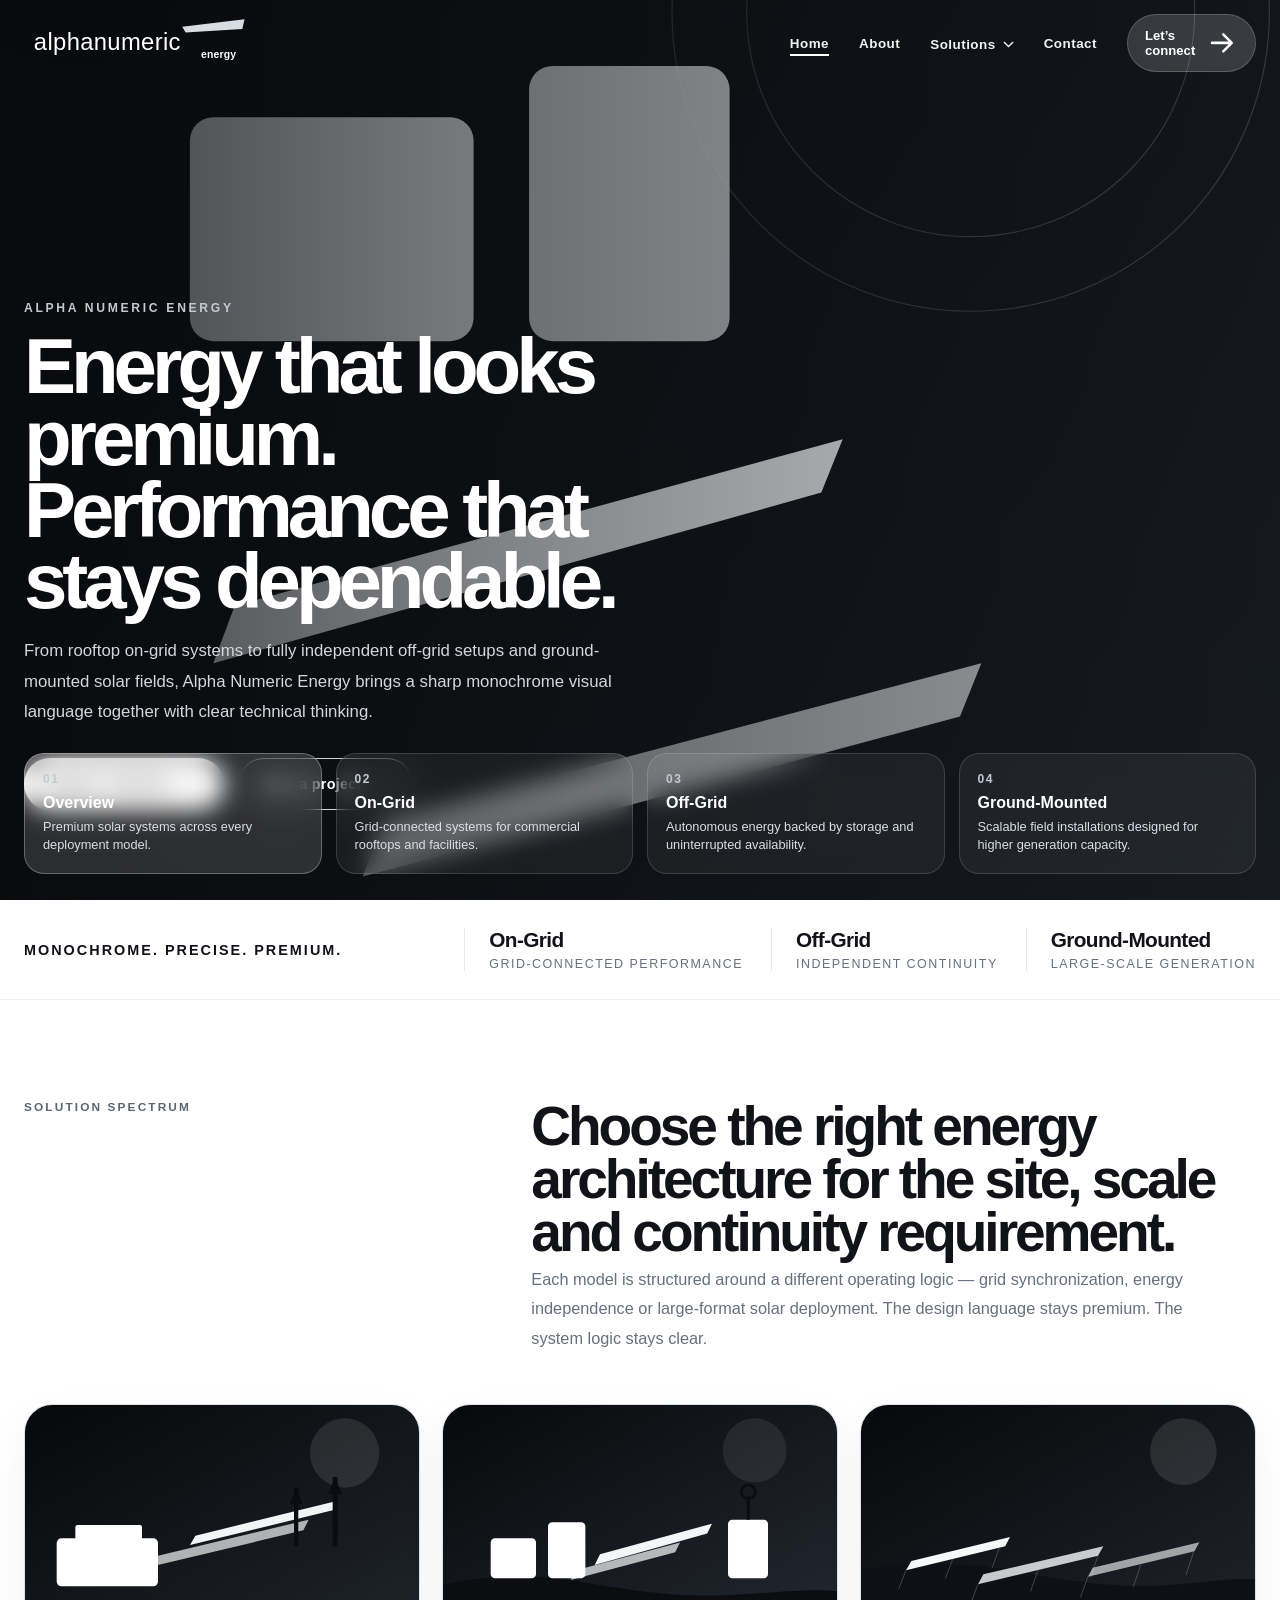
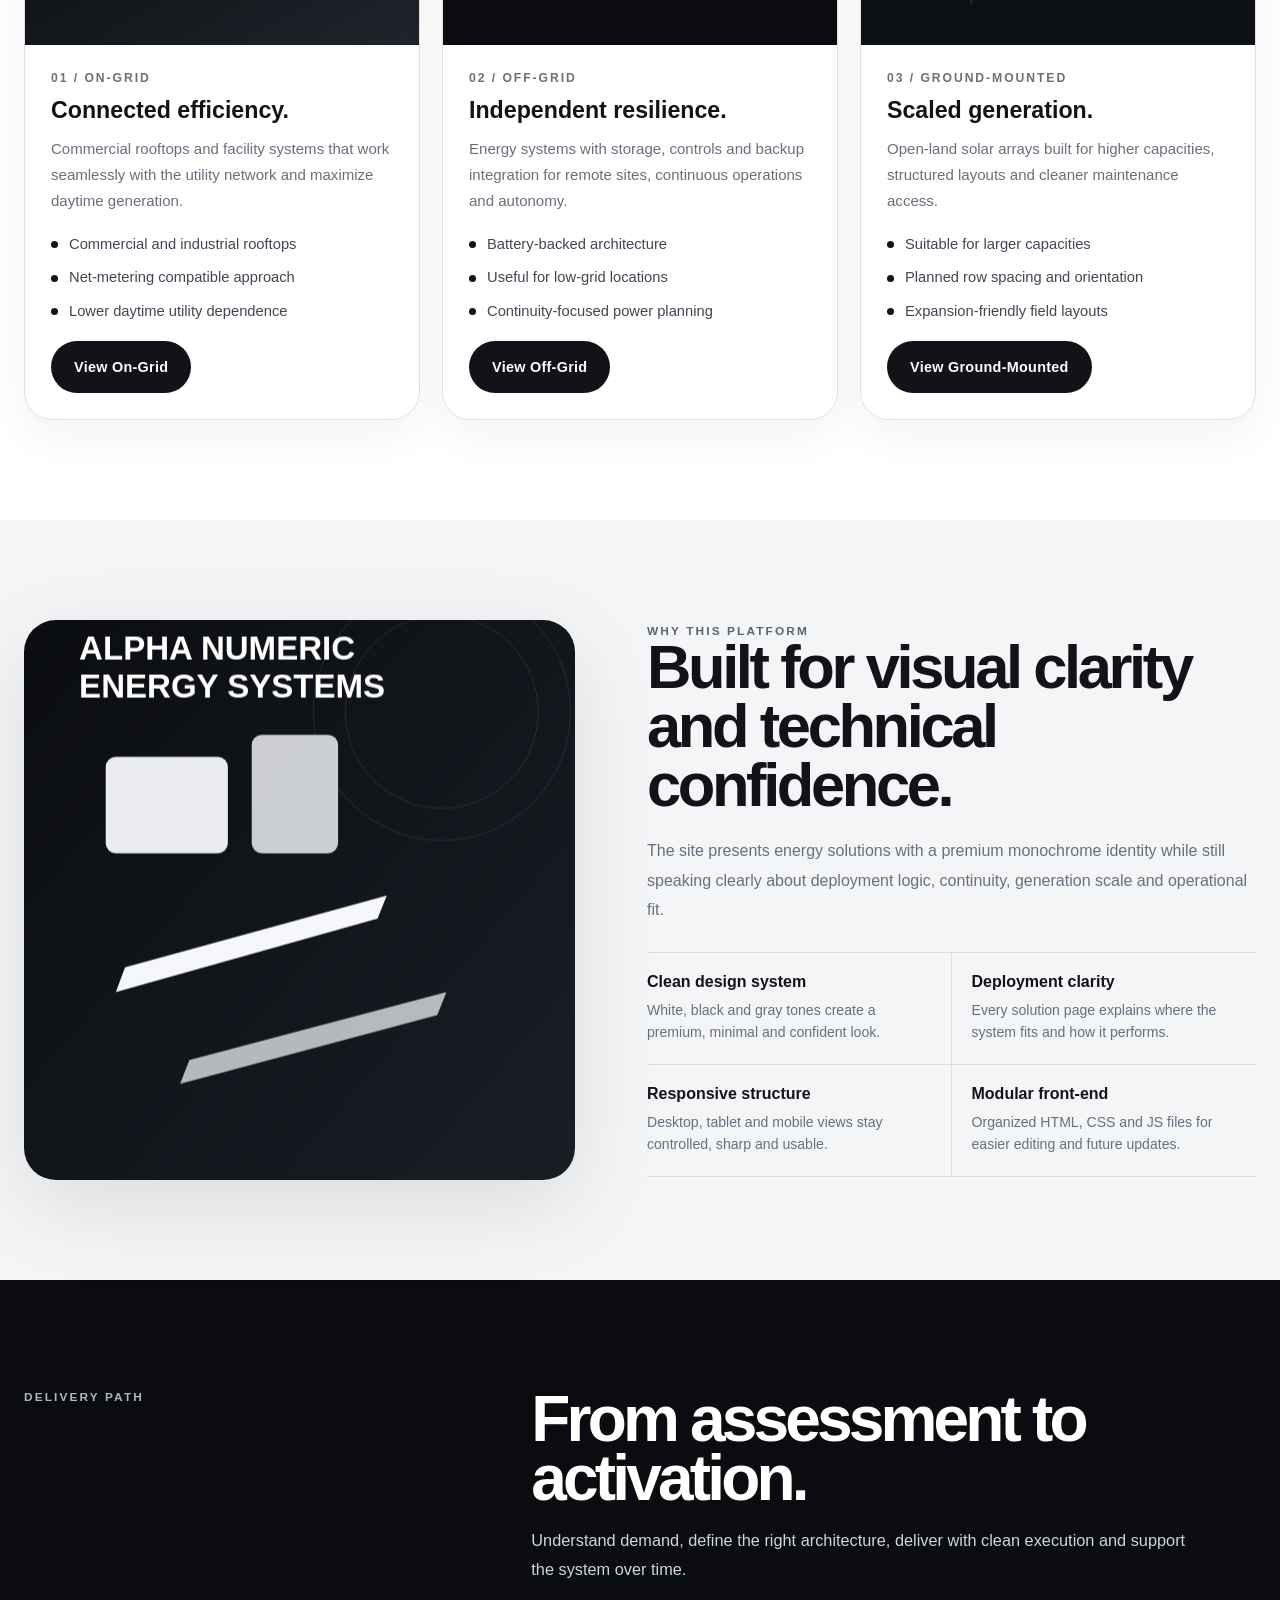
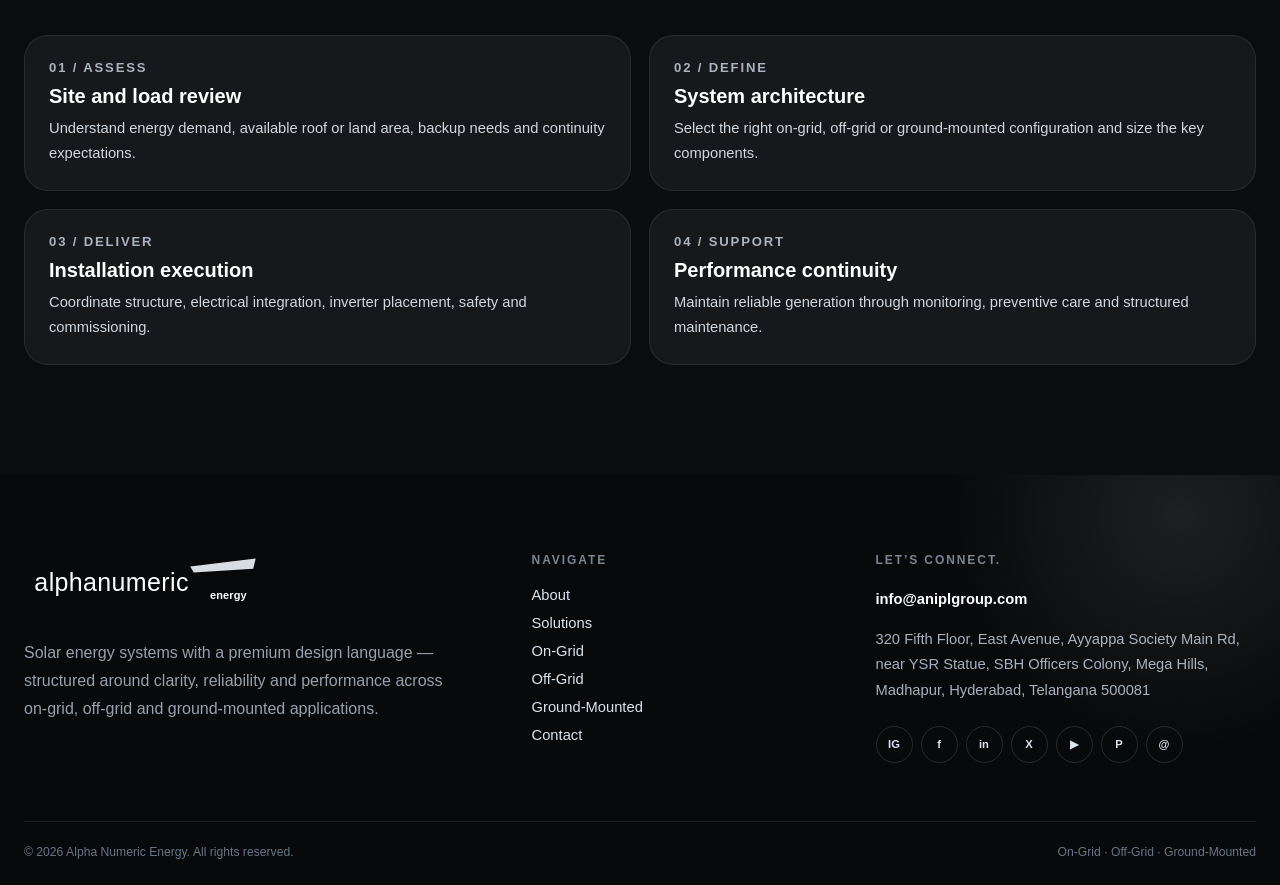
==== index.html @ e3999933 "first commit" ====
<!doctype html><html lang="en"><head><meta charset="utf-8"><meta name="viewport" content="width=device-width, initial-scale=1"><meta name="theme-color" content="#08090b"><link rel="icon" type="image/svg+xml" href="assets/images/favicon.svg"><title>Alpha Numeric Energy | Premium Solar Solutions</title><meta name="description" content="Premium energy website covering on-grid, off-grid and ground-mounted solar solutions."><link rel="stylesheet" href="assets/css/style.css"></head><body>
<a class="skip" href="#main">Skip to content</a>
<nav class="site-nav home-nav" id="siteNav" aria-label="Primary navigation">
  <div class="wrap nav-shell">
    <a class="brand" href="index.html" aria-label="Alpha Numeric Energy home">
      <img class="logo-light" src="assets/images/logo-light.svg" alt="Alpha Numeric Energy">
      <img class="logo-dark" src="assets/images/logo-dark.svg" alt="Alpha Numeric Energy">
    </a>
    <button class="menu-btn" id="menuBtn" aria-label="Open navigation" aria-expanded="false"><span></span></button>
    <div class="nav-list" id="navList"><ul>
      <li><a class="nav-link" href="index.html" aria-current="page">Home</a></li>
      <li><a class="nav-link" href="about.html" >About</a></li>
      <li class="has-menu"><a class="nav-link menu-trigger" href="solutions.html" >Solutions <svg viewBox="0 0 12 8"><path d="M1 1l5 5 5-5" fill="none" stroke="currentColor" stroke-width="1.5"/></svg></a>
        <div class="mega" aria-label="Solutions menu">
          <a href="on-grid.html"><b>01</b><span><strong>On-Grid</strong><small>Grid-tied solar systems</small></span><em>→</em></a>
          <a href="off-grid.html"><b>02</b><span><strong>Off-Grid</strong><small>Independent energy systems</small></span><em>→</em></a>
          <a href="ground-mounted.html"><b>03</b><span><strong>Ground-Mounted</strong><small>Utility &amp; large-scale solar</small></span><em>→</em></a>
        </div></li>
      <li><a class="nav-link" href="contact.html" >Contact</a></li>
      <li><a class="nav-cta" href="contact.html">Let’s connect <svg viewBox="0 0 24 24"><path d="M5 12h13M13 6l6 6-6 6" fill="none" stroke="currentColor" stroke-width="1.8" stroke-linecap="round" stroke-linejoin="round"/></svg></a></li>
    </ul></div>
  </div>
</nav>
<main id="main">
<section class="hero" aria-label="Premium solar energy solutions hero"><div class="hero-slides"><div class="slide s1 active"></div><div class="slide s2"></div><div class="slide s3"></div><div class="slide s4"></div></div><div class="wrap hero-content"><div class="reveal"><div class="hero-kicker">Alpha Numeric Energy</div><h1>Energy that looks premium.<br>Performance that stays dependable.</h1><p>From rooftop on-grid systems to fully independent off-grid setups and ground-mounted solar fields, Alpha Numeric Energy brings a sharp monochrome visual language together with clear technical thinking.</p><div class="hero-actions"><a class="button light" href="solutions.html">Explore solutions <svg viewBox="0 0 24 24"><path d="M5 12h13M13 6l6 6-6 6" fill="none" stroke="currentColor" stroke-width="1.8" stroke-linecap="round" stroke-linejoin="round"/></svg></a><a class="button outline" href="contact.html">Start a project <svg viewBox="0 0 24 24"><path d="M5 12h13M13 6l6 6-6 6" fill="none" stroke="currentColor" stroke-width="1.8" stroke-linecap="round" stroke-linejoin="round"/></svg></a></div></div></div><div class="hero-bottom"><div class="wrap"><div class="slide-nav"><button class="slide-btn active" data-index="0"><b>01</b><strong>Overview</strong><span>Premium solar systems across every deployment model.</span></button><button class="slide-btn" data-index="1"><b>02</b><strong>On-Grid</strong><span>Grid-connected systems for commercial rooftops and facilities.</span></button><button class="slide-btn" data-index="2"><b>03</b><strong>Off-Grid</strong><span>Autonomous energy backed by storage and uninterrupted availability.</span></button><button class="slide-btn" data-index="3"><b>04</b><strong>Ground-Mounted</strong><span>Scalable field installations designed for higher generation capacity.</span></button></div></div></div></section>
<section class="intro-strip"><div class="wrap"><div class="row reveal"><strong>Monochrome. Precise. Premium.</strong><div class="metric"><b>On-Grid</b><span>Grid-connected performance</span></div><div class="metric"><b>Off-Grid</b><span>Independent continuity</span></div><div class="metric"><b>Ground-Mounted</b><span>Large-scale generation</span></div></div></div></section>
<section class="section"><div class="wrap"><div class="section-head reveal"><div class="eyebrow">Solution spectrum</div><div><h2>Choose the right energy architecture for the site, scale and continuity requirement.</h2><p>Each model is structured around a different operating logic — grid synchronization, energy independence or large-format solar deployment. The design language stays premium. The system logic stays clear.</p></div></div><div class="card-grid"><article class="card on reveal"><div class="card-top"></div><div class="card-body"><b>01 / On-Grid</b><h3>Connected efficiency.</h3><p>Commercial rooftops and facility systems that work seamlessly with the utility network and maximize daytime generation.</p><ul><li>Commercial and industrial rooftops</li><li>Net-metering compatible approach</li><li>Lower daytime utility dependence</li></ul><a class="button dark" href="on-grid.html">View On-Grid</a></div></article><article class="card off reveal"><div class="card-top"></div><div class="card-body"><b>02 / Off-Grid</b><h3>Independent resilience.</h3><p>Energy systems with storage, controls and backup integration for remote sites, continuous operations and autonomy.</p><ul><li>Battery-backed architecture</li><li>Useful for low-grid locations</li><li>Continuity-focused power planning</li></ul><a class="button dark" href="off-grid.html">View Off-Grid</a></div></article><article class="card ground reveal"><div class="card-top"></div><div class="card-body"><b>03 / Ground-Mounted</b><h3>Scaled generation.</h3><p>Open-land solar arrays built for higher capacities, structured layouts and cleaner maintenance access.</p><ul><li>Suitable for larger capacities</li><li>Planned row spacing and orientation</li><li>Expansion-friendly field layouts</li></ul><a class="button dark" href="ground-mounted.html">View Ground-Mounted</a></div></article></div></div></section>
<section class="section" style="background:var(--paper)"><div class="wrap"><div class="two-col"><div class="visual-box reveal" aria-hidden="true"></div><div class="copy reveal"><div class="eyebrow">Why this platform</div><h2>Built for visual clarity and technical confidence.</h2><p>The site presents energy solutions with a premium monochrome identity while still speaking clearly about deployment logic, continuity, generation scale and operational fit.</p><div class="feature-grid"><div class="feature"><b>Clean design system</b><span>White, black and gray tones create a premium, minimal and confident look.</span></div><div class="feature"><b>Deployment clarity</b><span>Every solution page explains where the system fits and how it performs.</span></div><div class="feature"><b>Responsive structure</b><span>Desktop, tablet and mobile views stay controlled, sharp and usable.</span></div><div class="feature"><b>Modular front-end</b><span>Organized HTML, CSS and JS files for easier editing and future updates.</span></div></div></div></div></div></section>
<section class="dark-band"><div class="wrap"><div class="section-head reveal"><div class="eyebrow" style="color:#aeb6c0">Delivery path</div><div><h2>From assessment to activation.</h2><p>Understand demand, define the right architecture, deliver with clean execution and support the system over time.</p></div></div><div class="steps"><div class="step reveal"><b>01 / Assess</b><h3>Site and load review</h3><p>Understand energy demand, available roof or land area, backup needs and continuity expectations.</p></div><div class="step reveal"><b>02 / Define</b><h3>System architecture</h3><p>Select the right on-grid, off-grid or ground-mounted configuration and size the key components.</p></div><div class="step reveal"><b>03 / Deliver</b><h3>Installation execution</h3><p>Coordinate structure, electrical integration, inverter placement, safety and commissioning.</p></div><div class="step reveal"><b>04 / Support</b><h3>Performance continuity</h3><p>Maintain reliable generation through monitoring, preventive care and structured maintenance.</p></div></div></div></section>
</main>
<footer class="site-footer">
  <div class="wrap">
    <div class="foot-top">
      <div class="foot-brand"><img src="assets/images/logo-light.svg" alt="Alpha Numeric Energy"><p>Solar energy systems with a premium design language — structured around clarity, reliability and performance across on-grid, off-grid and ground-mounted applications.</p></div>
      <div><div class="foot-title">Navigate</div><div class="foot-links"><a href="about.html">About</a><a href="solutions.html">Solutions</a><a href="on-grid.html">On-Grid</a><a href="off-grid.html">Off-Grid</a><a href="ground-mounted.html">Ground-Mounted</a><a href="contact.html">Contact</a></div></div>
      <div><div class="foot-title">Let’s connect.</div><address class="foot-contact"><a href="mailto:info@aniplgroup.com">info@aniplgroup.com</a><br>320 Fifth Floor, East Avenue, Ayyappa Society Main Rd, near YSR Statue, SBH Officers Colony, Mega Hills, Madhapur, Hyderabad, Telangana 500081</address>
      <div class="socials"><a href="#" aria-label="Instagram"><span>IG</span></a><a href="#" aria-label="Facebook"><span>f</span></a><a href="#" aria-label="LinkedIn"><span>in</span></a><a href="#" aria-label="X"><span>X</span></a><a href="#" aria-label="YouTube"><span>▶</span></a><a href="#" aria-label="Pinterest"><span>P</span></a><a href="#" aria-label="Threads"><span>@</span></a></div>
      </div>
    </div>
    <div class="foot-bottom"><span>© 2026 Alpha Numeric Energy. All rights reserved.</span><span>On-Grid · Off-Grid · Ground-Mounted</span></div>
  </div>
</footer>
<script src="assets/js/main.js"></script>
</body></html>
---- assets/css/style.css ----
:root{--black:#08090b;--char:#111318;--gray:#68707d;--line:#d9dde2;--paper:#f4f5f7;--white:#fff;--shadow:0 26px 90px rgba(8,9,11,.10);--ease:cubic-bezier(.2,.75,.2,1)}
*{box-sizing:border-box}html{scroll-behavior:smooth}body{margin:0;color:var(--char);background:var(--white);font-family:Inter,ui-sans-serif,-apple-system,BlinkMacSystemFont,"Segoe UI",Roboto,Helvetica,Arial,sans-serif;-webkit-font-smoothing:antialiased}a{text-decoration:none;color:inherit}img{max-width:100%;display:block}button,input,textarea,select{font:inherit}
.wrap{width:min(1240px,calc(100% - 48px));margin:auto}.section{padding:100px 0}.eyebrow{font-size:.74rem;font-weight:850;letter-spacing:.18em;text-transform:uppercase;color:#5c6470}.section-head{display:grid;grid-template-columns:.78fr 1.22fr;gap:44px;align-items:start;margin-bottom:50px}.section-head h2{margin:0;font-size:clamp(2.4rem,4.3vw,5rem);line-height:.96;letter-spacing:-.055em}.section-head p{margin:6px 0 0;color:var(--gray);line-height:1.82;font-size:1.02rem;max-width:680px}
.button{display:inline-flex;align-items:center;gap:11px;min-height:52px;padding:0 22px;border-radius:999px;font-size:.9rem;font-weight:800;letter-spacing:.02em;border:1px solid transparent;transition:.28s var(--ease)}.button.light{background:#fff;color:#0c0e12}.button.dark{background:#111318;color:#fff}.button.outline{border-color:#cfd4db;color:#fff;background:transparent}.button svg{width:17px;height:17px}
.skip{position:fixed;left:16px;top:-80px;z-index:9999;background:#fff;padding:11px 16px;border-radius:10px;box-shadow:var(--shadow)}.skip:focus{top:16px}
.reveal{opacity:0;transform:translateY(18px);transition:.75s var(--ease)}.reveal.in{opacity:1;transform:none}
/* NAV */
.site-nav{position:fixed;top:0;left:0;right:0;z-index:1000;height:86px;transition:.45s var(--ease)}.site-nav .nav-shell{height:100%;display:flex;align-items:center;justify-content:space-between;gap:34px}.site-nav .brand{display:flex;align-items:center;position:relative;z-index:3;flex:none}.site-nav .brand img{width:238px;height:auto;transition:.35s var(--ease)}.site-nav .brand .logo-dark{display:block}.site-nav .brand .logo-light{display:none}.site-nav ul{list-style:none;padding:0;margin:0;display:flex;align-items:center;gap:30px}.site-nav .nav-link{position:relative;padding:31px 0 28px;color:#10141a;font-size:.84rem;font-weight:760;letter-spacing:.035em}.site-nav .nav-link:after{content:"";position:absolute;left:0;bottom:23px;height:2px;width:0;background:#111318;transition:.3s var(--ease)}.site-nav .nav-link:hover:after,.site-nav .nav-link[aria-current="page"]:after{width:100%}.nav-cta{display:inline-flex;align-items:center;gap:10px;padding:11px 16px 11px 17px;border-radius:999px;background:#111318;color:#fff;font-size:.82rem;font-weight:850;border:1px solid #111318}.home-nav{background:transparent}.home-nav .brand .logo-dark{display:none}.home-nav .brand .logo-light{display:block}.home-nav .nav-link{color:rgba(255,255,255,.94)}.home-nav .nav-link:after{background:#fff}.home-nav .nav-cta{background:rgba(255,255,255,.16);border-color:rgba(255,255,255,.18)}.home-nav.scrolled{height:76px;background:rgba(255,255,255,.96);border-bottom:1px solid #e8ecf0;box-shadow:0 10px 40px rgba(9,17,28,.06);backdrop-filter:blur(18px)}.home-nav.scrolled .brand .logo-light{display:none}.home-nav.scrolled .brand .logo-dark{display:block}.home-nav.scrolled .nav-link{color:#121823}.home-nav.scrolled .nav-link:after{background:#111318}.home-nav.scrolled .nav-cta{background:#111318;border-color:#111318}
.has-menu{position:relative}.menu-trigger{display:flex;align-items:center;gap:7px}.menu-trigger svg{width:11px;transition:.25s var(--ease)}.has-menu:hover .menu-trigger svg{transform:rotate(180deg)}.mega{position:absolute;top:67px;left:50%;transform:translate(-50%,10px);width:380px;padding:12px;background:rgba(255,255,255,.98);border:1px solid rgba(15,24,38,.08);border-radius:20px;box-shadow:0 30px 70px rgba(7,16,27,.18);opacity:0;visibility:hidden;transition:.28s var(--ease)}.has-menu:hover .mega,.has-menu:focus-within .mega{opacity:1;visibility:visible;transform:translate(-50%,0)}.mega a{display:grid;grid-template-columns:52px 1fr auto;align-items:center;gap:12px;padding:11px;border-radius:13px;color:#141a24;transition:.22s}.mega a:hover{background:#f3f6f9}.mega b{width:52px;height:40px;border:1px solid var(--line);display:grid;place-items:center;border-radius:10px;color:#111318;font-size:.72rem}.mega strong{font-size:.86rem}.mega small{display:block;color:#7b8594;font-size:.72rem;margin-top:3px}.mega em{font-style:normal;color:#9aa5b3}
.menu-btn{display:none;width:46px;height:46px;border-radius:50%;border:1px solid #d5dae0;background:#fff;place-items:center;cursor:pointer}.menu-btn span,.menu-btn:before,.menu-btn:after{content:"";display:block;width:18px;height:1.5px;background:#111318;transition:.3s}.menu-btn span{margin:4px 0}.home-nav .menu-btn{border-color:rgba(255,255,255,.25);background:rgba(8,9,11,.20)}.home-nav .menu-btn span,.home-nav .menu-btn:before,.home-nav .menu-btn:after{background:#fff}.home-nav.scrolled .menu-btn{border-color:#d9dde2;background:#fff}.home-nav.scrolled .menu-btn span,.home-nav.scrolled .menu-btn:before,.home-nav.scrolled .menu-btn:after{background:#111318}
/* HERO */
.hero{height:100svh;min-height:760px;position:relative;overflow:hidden;background:#060709;color:#fff}.hero-slides,.slide{position:absolute;inset:0}.slide{opacity:0;visibility:hidden;transition:opacity .75s var(--ease),visibility .75s var(--ease)}.slide.active{opacity:1;visibility:visible}.slide:before{content:"";position:absolute;inset:0;background-position:center;background-size:cover;transform:scale(1.03);transition:transform 7.5s linear}.slide.active:before{transform:scale(1)}.slide:after{content:"";position:absolute;inset:0;background:linear-gradient(90deg,rgba(8,9,11,.78) 0%,rgba(8,9,11,.52) 34%,rgba(8,9,11,.12) 100%)}.slide.s1:before{background-image:url('../images/about-energy.svg')}.slide.s2:before{background-image:url('../images/hero-on-grid.svg')}.slide.s3:before{background-image:url('../images/hero-off-grid.svg')}.slide.s4:before{background-image:url('../images/hero-ground-mounted.svg')}.hero-content{position:relative;z-index:2;height:100%;display:grid;grid-template-columns:minmax(0,720px);align-content:end;padding:148px 0 90px}.hero-kicker{font-size:.76rem;font-weight:850;letter-spacing:.22em;text-transform:uppercase;color:#c3cad2}.hero h1{margin:16px 0 18px;font-size:clamp(3rem,6.1vw,6.7rem);line-height:.92;letter-spacing:-.065em}.hero p{margin:0;max-width:620px;color:#d3d8de;line-height:1.82;font-size:1.05rem}.hero-actions{display:flex;flex-wrap:wrap;gap:14px;margin-top:30px}.hero-bottom{position:absolute;left:0;right:0;bottom:26px;z-index:3}.slide-nav{display:grid;grid-template-columns:repeat(4,1fr);gap:14px}.slide-btn{position:relative;padding:18px;border-radius:20px;border:1px solid rgba(255,255,255,.14);background:rgba(255,255,255,.06);backdrop-filter:blur(12px);color:#fff;cursor:pointer;text-align:left;transition:.28s var(--ease)}.slide-btn:hover,.slide-btn.active{background:rgba(255,255,255,.14);border-color:rgba(255,255,255,.28)}.slide-btn b{display:block;font-size:.75rem;letter-spacing:.14em;text-transform:uppercase;color:#c1cad4;margin-bottom:8px}.slide-btn strong{display:block;font-size:1rem;font-weight:780;margin-bottom:6px}.slide-btn span{display:block;font-size:.8rem;color:#d9dfe6;line-height:1.45}
/* Content modules */
.intro-strip{padding:28px 0;background:#fff;border-bottom:1px solid #eceff3}.intro-strip .row{display:grid;grid-template-columns:1fr auto auto auto;gap:28px;align-items:center}.intro-strip strong{font-size:.9rem;letter-spacing:.14em;text-transform:uppercase}.intro-strip .metric{padding-left:24px;border-left:1px solid #e5e9ee}.intro-strip .metric b{display:block;font-size:1.3rem;letter-spacing:-.03em}.intro-strip .metric span{display:block;color:var(--gray);font-size:.78rem;text-transform:uppercase;letter-spacing:.12em;margin-top:5px}
.card-grid{display:grid;grid-template-columns:repeat(3,1fr);gap:22px}.card{border:1px solid #dde2e7;border-radius:28px;overflow:hidden;background:#fff;box-shadow:0 16px 44px rgba(8,9,11,.05)}.card-top{height:240px;background-position:center;background-size:cover}.card-body{padding:26px}.card b{display:block;font-size:.76rem;letter-spacing:.16em;text-transform:uppercase;color:#69717d;margin-bottom:12px}.card h3{margin:0 0 12px;font-size:1.45rem}.card p{margin:0 0 18px;color:var(--gray);line-height:1.75;font-size:.94rem}.card ul{display:grid;gap:10px;margin:0 0 18px;padding:0;list-style:none}.card li{padding-left:18px;position:relative;color:#404752;font-size:.92rem;line-height:1.6}.card li:before{content:"";position:absolute;left:0;top:.58em;width:7px;height:7px;border-radius:50%;background:#111318}.card.on .card-top{background-image:url('../images/hero-on-grid.svg')}.card.off .card-top{background-image:url('../images/hero-off-grid.svg')}.card.ground .card-top{background-image:url('../images/hero-ground-mounted.svg')}
.two-col{display:grid;grid-template-columns:.95fr 1.05fr;gap:72px;align-items:center}.visual-box{min-height:560px;border-radius:32px;background:url('../images/about-energy.svg') center/cover;box-shadow:var(--shadow)}.copy h2{margin:0 0 22px;font-size:clamp(2.4rem,4.8vw,4.8rem);line-height:.96;letter-spacing:-.055em}.copy p{margin:0 0 28px;color:var(--gray);line-height:1.82}.feature-grid{display:grid;grid-template-columns:1fr 1fr;gap:0;border-top:1px solid #d8dde2}.feature{padding:20px 20px 20px 0;border-bottom:1px solid #d8dde2}.feature:nth-child(odd){border-right:1px solid #d8dde2}.feature:nth-child(even){padding-left:20px}.feature b{display:block;font-size:1rem;margin-bottom:8px}.feature span{display:block;color:var(--gray);line-height:1.6;font-size:.88rem}
.dark-band{padding:110px 0;background:#0a0c10;color:#fff}.dark-band h2{margin:0 0 18px;font-size:clamp(2.4rem,5vw,5.4rem);line-height:.92;letter-spacing:-.06em}.dark-band p{color:#d0d6dd;line-height:1.8}.steps{display:grid;grid-template-columns:1fr 1fr;gap:18px}.step{padding:24px;border-radius:24px;background:rgba(255,255,255,.05);border:1px solid rgba(255,255,255,.08)}.step b{display:block;font-size:.82rem;letter-spacing:.14em;text-transform:uppercase;color:#aab3bf;margin-bottom:10px}.step h3{margin:0 0 8px;font-size:1.25rem}.step p{margin:0;color:#d1d7de;line-height:1.7;font-size:.92rem}
.page-hero{padding:170px 0 90px;background:linear-gradient(135deg,#f8f9fb 0%,#eef1f4 100%);border-bottom:1px solid #e8ecf0}.page-hero.dark{background:#0a0c10;color:#fff}.page-hero .row{display:grid;grid-template-columns:.95fr 1.05fr;gap:72px;align-items:center}.page-hero h1{margin:12px 0 16px;font-size:clamp(3rem,5.7vw,6rem);line-height:.93;letter-spacing:-.06em}.page-hero p{margin:0;color:var(--gray);line-height:1.86;font-size:1.04rem;max-width:640px}.page-hero.dark p{color:#d0d7de}.page-visual{min-height:500px;border-radius:30px;background-position:center;background-size:cover;box-shadow:var(--shadow)}.stats{display:grid;grid-template-columns:repeat(3,1fr);gap:14px;margin-top:26px}.stat{padding:16px 18px;border-radius:20px;border:1px solid #d9dde2;background:#fff}.page-hero.dark .stat{border-color:rgba(255,255,255,.12);background:rgba(255,255,255,.05)}.stat b{display:block;font-size:1.35rem;letter-spacing:-.03em}.page-hero.dark .stat b{color:#fff}.stat span{display:block;margin-top:6px;color:var(--gray);font-size:.82rem;line-height:1.5}.page-hero.dark .stat span{color:#c9d0d8}
.panel-grid{display:grid;grid-template-columns:repeat(3,1fr);gap:18px}.panel{padding:26px;border:1px solid var(--line);border-radius:24px;background:#fff;box-shadow:0 12px 34px rgba(8,9,11,.04)}.panel b{display:block;font-size:.78rem;letter-spacing:.14em;text-transform:uppercase;color:#69717d;margin-bottom:12px}.panel h3{margin:0 0 10px;font-size:1.16rem}.panel p{margin:0;color:var(--gray);line-height:1.72;font-size:.92rem}.compare-wrap{overflow:auto;border-radius:28px;box-shadow:var(--shadow)}.compare-table{width:100%;border-collapse:collapse;min-width:760px;background:#fff}.compare-table th,.compare-table td{padding:20px 22px;border-bottom:1px solid #e6eaf0;text-align:left;vertical-align:top}.compare-table thead th{background:#111318;color:#fff;font-size:.78rem;letter-spacing:.16em;text-transform:uppercase}.compare-table tbody th{font-size:.92rem;width:22%;color:#111318;background:#fafbfc}.compare-table td{color:#58616e;line-height:1.65;font-size:.93rem}
.contact-wrap{display:grid;grid-template-columns:.84fr 1.16fr;gap:28px}.contact-card{padding:32px;border-radius:28px;background:#fff;box-shadow:var(--shadow);border:1px solid #e6ebf0}.contact-card h3{margin:0 0 18px;font-size:1.55rem}.contact-card p{margin:0 0 18px;color:var(--gray);line-height:1.8}.contact-info{display:grid;gap:18px}.contact-line b{display:block;font-size:.78rem;letter-spacing:.14em;text-transform:uppercase;color:#69717d;margin-bottom:8px}.contact-line span,.contact-line a{display:block;color:#111318;line-height:1.75}.form-grid{display:grid;grid-template-columns:1fr 1fr;gap:14px}.field{display:grid;gap:8px}.field.full{grid-column:1/-1}.field label{font-size:.82rem;font-weight:700;color:#36404c}.field input,.field textarea,.field select{width:100%;border:1px solid #d9dde2;border-radius:14px;padding:14px 15px;background:#fff;outline:none}.field textarea{min-height:150px;resize:vertical}.note{margin-top:14px;color:#6c7581;font-size:.85rem;line-height:1.6}
.site-footer{background:#08090b;color:#dce2e9;padding:78px 0 26px;overflow:hidden;position:relative}.site-footer:before{content:"";position:absolute;right:-160px;top:-220px;width:520px;height:520px;border-radius:50%;background:radial-gradient(circle,rgba(255,255,255,.09),transparent 64%)}.foot-top{display:grid;grid-template-columns:1.15fr .72fr 1fr;gap:70px;padding-bottom:58px}.foot-brand img{width:250px;margin-bottom:25px}.foot-brand p{color:#98a1ad;line-height:1.75;max-width:430px;margin:0}.foot-title{font-size:.75rem;letter-spacing:.16em;text-transform:uppercase;color:#7b8490;margin-bottom:20px;font-weight:850}.foot-links{display:grid;gap:12px}.foot-links a{font-size:.92rem;color:#dce4ee}.foot-contact{font-style:normal;color:#a7b1bf;line-height:1.75;font-size:.92rem}.foot-contact a{display:inline-block;color:#fff;margin-bottom:14px;font-weight:750}.socials{display:flex;flex-wrap:wrap;gap:8px;margin-top:22px}.socials a{width:37px;height:37px;border:1px solid rgba(255,255,255,.13);border-radius:50%;display:grid;place-items:center;color:#dbe4ef}.socials span{font-size:.7rem;font-weight:900}.foot-bottom{padding-top:23px;border-top:1px solid rgba(255,255,255,.09);display:flex;justify-content:space-between;gap:20px;color:#687587;font-size:.76rem}
@media(max-width:980px){.menu-btn{display:grid;position:relative;z-index:3}.site-nav{height:74px}.site-nav .brand img{width:194px}.site-nav .nav-list{position:fixed;inset:0 0 auto 0;padding:98px 24px 28px;display:block;background:#fff;transform:translateY(-110%);transition:.45s var(--ease);box-shadow:0 30px 80px rgba(7,16,27,.16)}.site-nav.open .nav-list{transform:none}.site-nav ul{display:block}.site-nav li{border-bottom:1px solid #edf0f4}.site-nav .nav-link{display:flex!important;color:#111722!important;padding:17px 4px;font-size:1rem}.site-nav .nav-link:after{display:none}.nav-cta{margin-top:18px;background:#111318!important;border-color:#111318!important;color:#fff!important}.mega{position:static;transform:none!important;opacity:1;visibility:visible;width:100%;box-shadow:none;border:0;padding:0 0 10px;background:transparent;display:grid;grid-template-columns:1fr 1fr;gap:6px}.mega a{padding:9px;background:#f7f9fb}.mega em{display:none}.mega b{width:44px;height:36px}.site-nav.open .menu-btn:before{transform:translateY(5.5px) rotate(45deg)}.site-nav.open .menu-btn span{opacity:0}.site-nav.open .menu-btn:after{transform:translateY(-5.5px) rotate(-45deg)}.hero{min-height:820px}.hero-content{padding:130px 0 190px}.slide-nav{grid-template-columns:1fr 1fr}.card-grid,.panel-grid{grid-template-columns:1fr}.two-col,.page-hero .row,.contact-wrap{grid-template-columns:1fr;gap:36px}.visual-box,.page-visual{min-height:360px}.section-head{grid-template-columns:1fr;gap:18px}.foot-top{grid-template-columns:1fr 1fr;gap:48px}.foot-brand{grid-column:1/-1}.stats{grid-template-columns:1fr}.form-grid{grid-template-columns:1fr}}
@media(max-width:760px){.intro-strip .row{grid-template-columns:1fr 1fr;gap:18px}.intro-strip strong{grid-column:1/-1}.steps{grid-template-columns:1fr}.feature-grid{grid-template-columns:1fr}.feature:nth-child(odd){border-right:0}.feature:nth-child(even){padding-left:0}}
@media(max-width:590px){.wrap{width:min(100% - 28px,1240px)}.hero{min-height:860px}.hero-content{padding-bottom:278px}.slide-nav{grid-template-columns:1fr}.hero h1{font-size:clamp(2.5rem,13vw,4.4rem)}.mega{grid-template-columns:1fr}.foot-top{grid-template-columns:1fr;gap:34px}.foot-brand{grid-column:auto}.foot-bottom{flex-direction:column}.intro-strip .row{grid-template-columns:1fr}.intro-strip .metric{border-left:0;padding-left:0;padding-top:8px;border-top:1px solid #eceff3}}
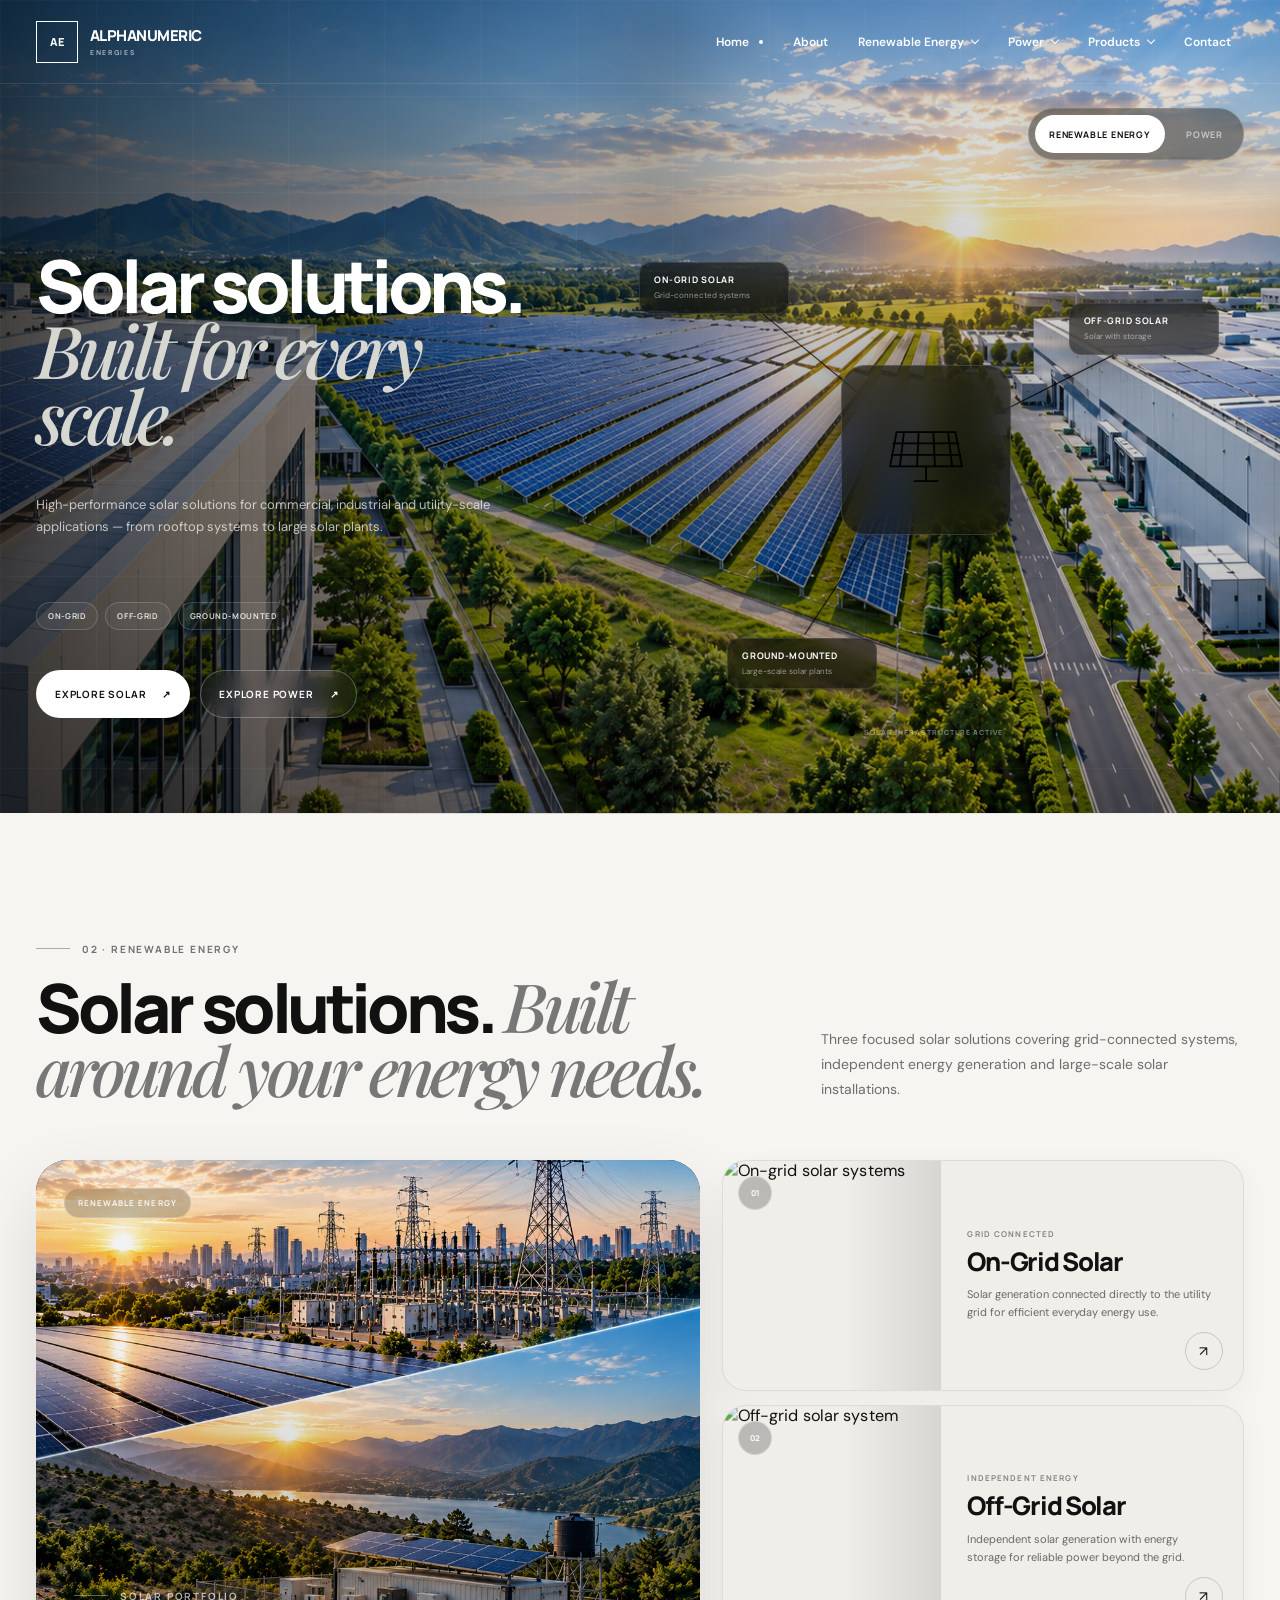
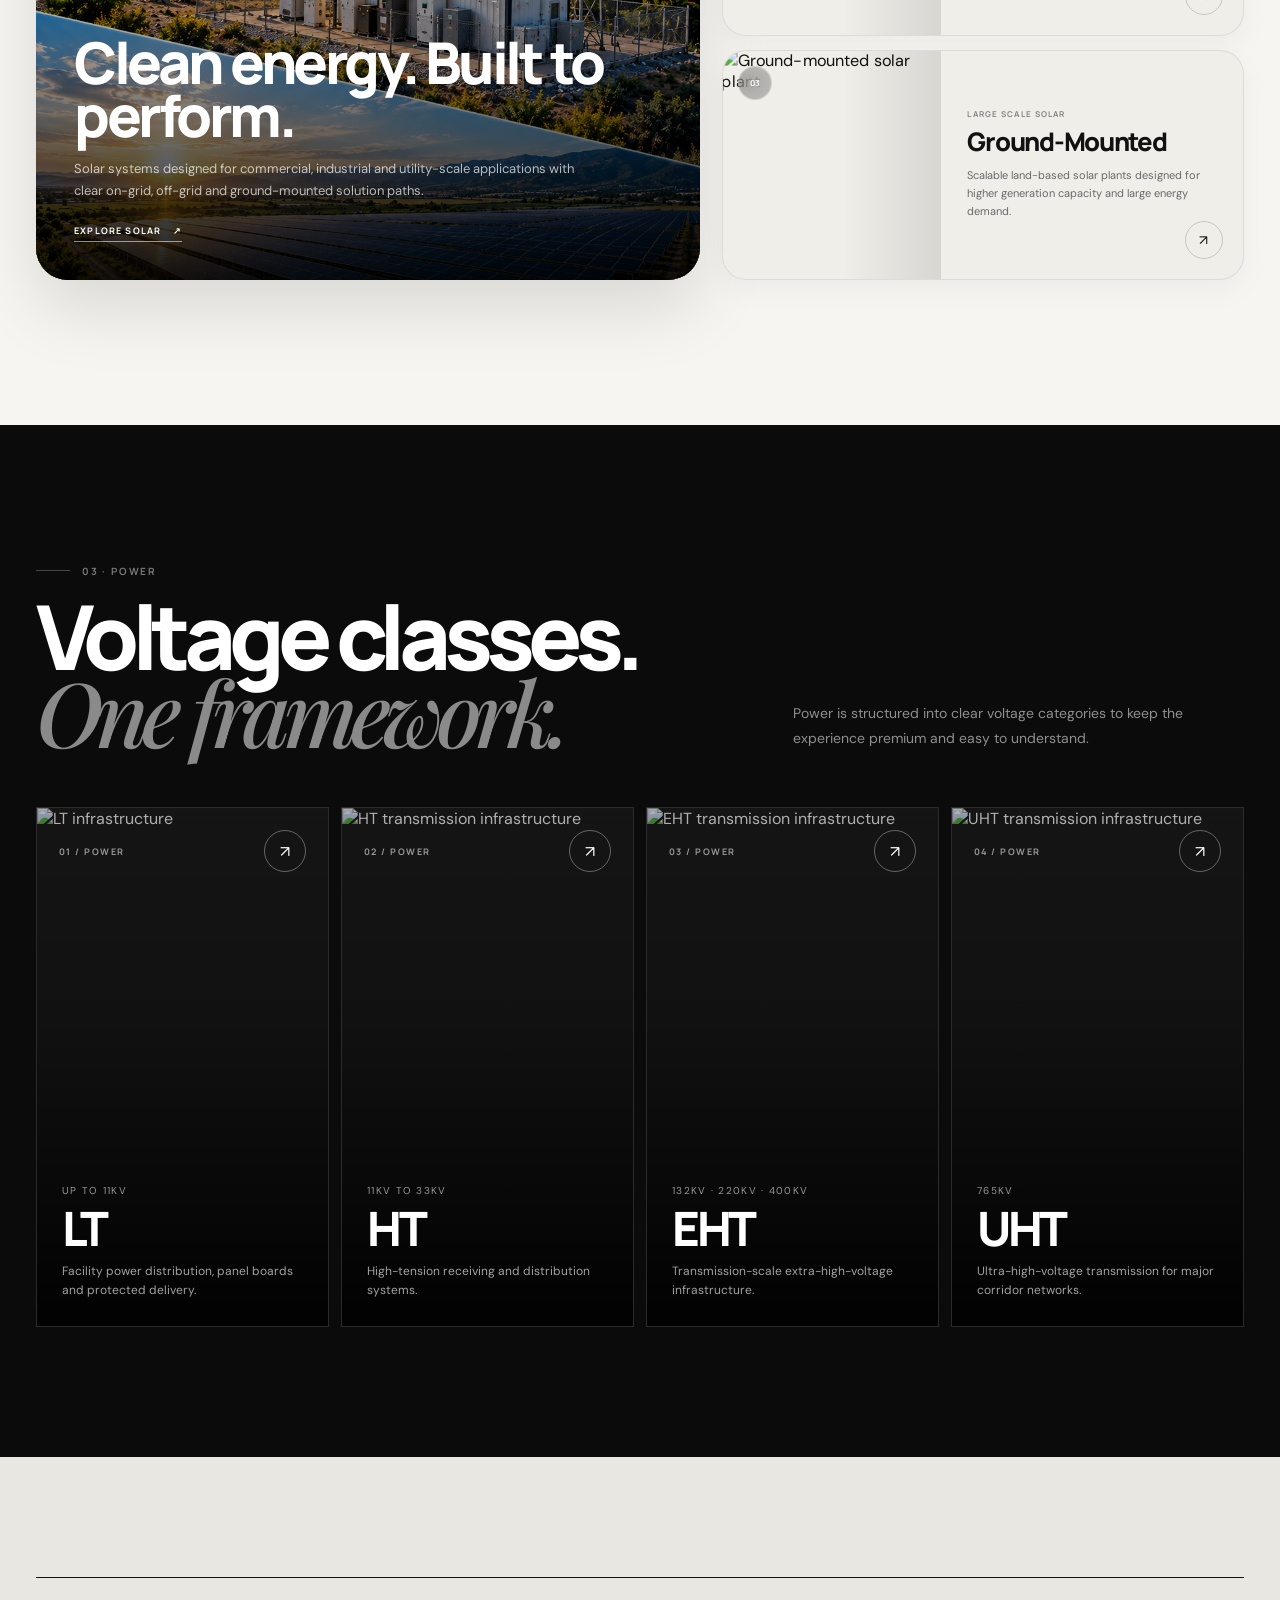
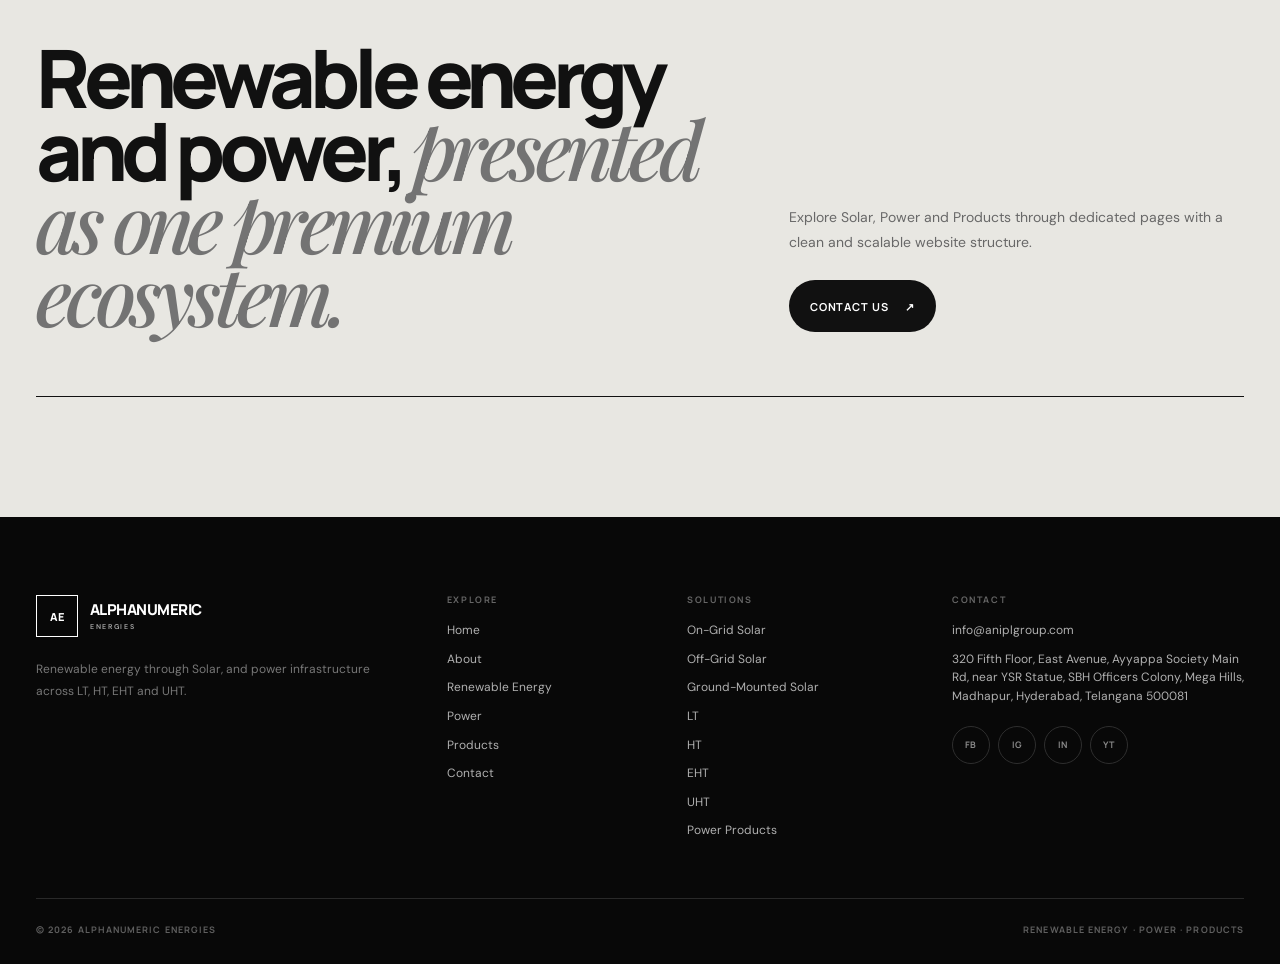
==== commit f438010c: "s" ====
--- a/index.html
+++ b/index.html
@@ -1,44 +1,4609 @@
-<!doctype html><html lang="en"><head><meta charset="utf-8"><meta name="viewport" content="width=device-width, initial-scale=1"><meta name="theme-color" content="#08090b"><link rel="icon" type="image/svg+xml" href="assets/images/favicon.svg"><title>Alpha Numeric Energy | Premium Solar Solutions</title><meta name="description" content="Premium energy website covering on-grid, off-grid and ground-mounted solar solutions."><link rel="stylesheet" href="assets/css/style.css"></head><body>
-<a class="skip" href="#main">Skip to content</a>
-<nav class="site-nav home-nav" id="siteNav" aria-label="Primary navigation">
-  <div class="wrap nav-shell">
-    <a class="brand" href="index.html" aria-label="Alpha Numeric Energy home">
-      <img class="logo-light" src="assets/images/logo-light.svg" alt="Alpha Numeric Energy">
-      <img class="logo-dark" src="assets/images/logo-dark.svg" alt="Alpha Numeric Energy">
+<!DOCTYPE html>
+<html lang="en">
+<head>
+<meta charset="UTF-8">
+<meta name="viewport" content="width=device-width, initial-scale=1.0">
+<meta name="theme-color" content="#090909">
+
+<title>Alphanumeric Energies | Renewable Energy & Power</title>
+<meta name="description" content="Premium renewable energy and power infrastructure solutions across solar, LT, HT, EHT and UHT.">
+
+<link rel="preconnect" href="https://fonts.googleapis.com">
+<link rel="preconnect" href="https://fonts.gstatic.com" crossorigin>
+<link href="https://fonts.googleapis.com/css2?family=Manrope:wght@500;600;700;800&family=DM+Sans:wght@400;500;700&family=Playfair+Display:ital,wght@1,500;1,600&display=swap" rel="stylesheet">
+
+
+<style>
+/* ============================================================
+   GLOBAL CSS — only shared root/reset/helpers
+   ============================================================ */
+:root{
+  --black:#090909;
+  --ink:#111111;
+  --paper:#f6f5f1;
+  --soft:#ecebe6;
+  --white:#ffffff;
+  --muted:#6f6f6f;
+  --line:#ddddda;
+  --gold:#d7a840;
+  --blue:#5aa3ff;
+  --container:min(1400px, calc(100% - 72px));
+  --radius-xl:34px;
+  --radius-lg:24px;
+  --radius-md:18px;
+  --shadow:0 28px 80px rgba(0,0,0,.18);
+}
+
+*{margin:0;padding:0;box-sizing:border-box}
+html{scroll-behavior:smooth}
+body{
+  font-family:"DM Sans",sans-serif;
+  background:var(--paper);
+  color:var(--ink);
+  overflow-x:hidden;
+}
+body.menu-open{overflow:hidden}
+a{color:inherit;text-decoration:none}
+img{display:block;width:100%}
+button,input,textarea,select{font:inherit}
+
+.wrap{
+  width:var(--container);
+  margin:auto;
+}
+
+.editorial{
+  font-family:"Playfair Display",Georgia,serif;
+  font-style:italic;
+  font-weight:500;
+}
+
+.kicker{
+  display:inline-flex;
+  align-items:center;
+  gap:12px;
+  font:700 10px/1 "Manrope",sans-serif;
+  letter-spacing:.18em;
+  text-transform:uppercase;
+}
+
+.kicker::before{
+  content:"";
+  width:34px;
+  height:1px;
+  background:currentColor;
+  opacity:.55;
+}
+
+.btn{
+  min-height:52px;
+  padding:0 20px;
+  display:inline-flex;
+  align-items:center;
+  justify-content:center;
+  gap:16px;
+  border-radius:999px;
+  border:1px solid transparent;
+  font:700 11px/1 "Manrope",sans-serif;
+  letter-spacing:.08em;
+  text-transform:uppercase;
+  transition:.28s ease;
+}
+
+.reveal{
+  opacity:0;
+  transform:translateY(28px);
+  transition:
+    opacity .9s cubic-bezier(.2,.7,.2,1),
+    transform .9s cubic-bezier(.2,.7,.2,1);
+}
+.reveal.show{
+  opacity:1;
+  transform:none;
+}
+
+/* Shared responsive container only */
+@media(max-width:1200px){
+  :root{--container:min(100% - 44px,1400px)}
+}
+@media(max-width:980px){
+  :root{--container:min(100% - 32px,1400px)}
+}
+@media(max-width:700px){
+  :root{--container:min(100% - 28px,1400px)}
+}
+</style>
+
+</head>
+
+<body>
+
+<!-- ============================================================
+     SECTION 01 — NAVIGATION
+     1A CSS → 1B HTML → 1C JAVASCRIPT
+     ============================================================ -->
+
+<style>
+/* ============================================================
+   SECTION 01 — NAVIGATION CSS
+   ============================================================ */
+.site-nav{
+  position:fixed;
+  left:0;right:0;top:0;
+  z-index:1000;
+  height:84px;
+  display:flex;
+  align-items:center;
+  color:#fff;
+  border-bottom:1px solid rgba(255,255,255,.10);
+  transition:.32s ease;
+}
+.site-nav.scrolled{
+  height:74px;
+  background:rgba(255,255,255,.94);
+  color:#111;
+  border-color:#e7e7e3;
+  backdrop-filter:blur(18px);
+  box-shadow:0 12px 30px rgba(0,0,0,.05);
+}
+.nav-inner{
+  width:var(--container);
+  margin:auto;
+  display:flex;
+  align-items:center;
+  gap:24px;
+}
+.brand{
+  display:flex;
+  align-items:center;
+  gap:12px;
+  flex-shrink:0;
+}
+.brand-mark{
+  width:42px;height:42px;
+  display:grid;place-items:center;
+  border:1px solid currentColor;
+  font:800 11px "Manrope",sans-serif;
+}
+.brand-name{
+  font:800 15px/1 "Manrope",sans-serif;
+  letter-spacing:-.035em;
+}
+.brand-name small{
+  display:block;
+  margin-top:6px;
+  font:600 7px/1 "DM Sans",sans-serif;
+  letter-spacing:.24em;
+  opacity:.64;
+}
+.nav-links{
+  display:flex;
+  align-items:center;
+  justify-content:flex-end;
+  gap:4px;
+  margin-left:auto;
+}
+.nav-item{position:relative}
+.nav-link{
+  min-height:42px;
+  padding:0 13px;
+  display:flex;
+  align-items:center;
+  gap:8px;
+  border-radius:999px;
+  font-size:12px;
+  font-weight:600;
+  transition:.24s ease;
+}
+.nav-link:hover{background:rgba(255,255,255,.10)}
+.site-nav.scrolled .nav-link:hover{background:#efefeb}
+.nav-link.active::after{
+  content:"";
+  width:4px;height:4px;
+  border-radius:50%;
+  background:currentColor;
+  margin-left:2px;
+}
+.chevron{
+  width:6px;height:6px;
+  border-right:1.5px solid currentColor;
+  border-bottom:1.5px solid currentColor;
+  transform:rotate(45deg);
+  margin-top:-3px;
+  transition:.24s ease;
+}
+.nav-item:hover .chevron{
+  transform:rotate(225deg);
+  margin-top:3px;
+}
+.dropdown{
+  position:absolute;
+  top:calc(100% + 13px);
+  left:50%;
+  width:252px;
+  padding:8px;
+  transform:translate(-50%,10px);
+  border-radius:16px;
+  border:1px solid #e4e4e0;
+  background:rgba(255,255,255,.98);
+  color:#111;
+  box-shadow:0 24px 60px rgba(0,0,0,.14);
+  opacity:0;
+  visibility:hidden;
+  pointer-events:none;
+  transition:.22s ease;
+}
+.nav-item:hover .dropdown,
+.nav-item:focus-within .dropdown{
+  opacity:1;
+  visibility:visible;
+  pointer-events:auto;
+  transform:translate(-50%,0);
+}
+.dropdown a{
+  min-height:46px;
+  padding:0 13px;
+  display:flex;
+  align-items:center;
+  justify-content:space-between;
+  border-radius:10px;
+  font-size:12px;
+  font-weight:600;
+  transition:.2s ease;
+}
+.dropdown a:hover{
+  background:#f2f2ef;
+  padding-left:17px;
+}
+.dropdown a span{color:#888}
+
+.mobile-toggle{
+  display:none;
+  width:44px;height:44px;
+  border-radius:50%;
+  border:1px solid rgba(255,255,255,.22);
+  background:transparent;
+  color:inherit;
+  cursor:pointer;
+}
+.site-nav.scrolled .mobile-toggle{border-color:#d7d7d2}
+.mobile-toggle span{
+  display:block;
+  width:16px;height:1px;
+  margin:4px auto;
+  background:currentColor;
+}
+
+@media(max-width:980px){
+  .site-nav{height:76px}
+  .mobile-toggle{
+    display:block;
+    margin-left:auto;
+  }
+  .nav-links{
+    position:fixed;
+    top:76px;left:16px;right:16px;
+    max-height:calc(100vh - 96px);
+    overflow:auto;
+    padding:10px;
+    display:none;
+    flex-direction:column;
+    align-items:stretch;
+    margin-left:0;
+    border:1px solid #e1e1dd;
+    border-radius:20px;
+    background:rgba(255,255,255,.98);
+    color:#111;
+    box-shadow:0 30px 80px rgba(0,0,0,.18);
+  }
+  .nav-links.open{display:flex}
+  .nav-item{width:100%}
+  .nav-link{
+    min-height:50px;
+    width:100%;
+    justify-content:space-between;
+    padding:0 14px;
+    border-radius:12px;
+  }
+  .nav-link:hover{background:#f0f0ed}
+  .dropdown{
+    position:static;
+    width:100%;
+    margin:0 0 7px;
+    padding:6px;
+    transform:none!important;
+    opacity:1;
+    visibility:visible;
+    pointer-events:auto;
+    display:none;
+    box-shadow:none;
+    border-radius:12px;
+    background:#f3f3ef;
+  }
+  .nav-item.open .dropdown{display:block}
+  .nav-item:hover .dropdown{display:none}
+  .nav-item.open:hover .dropdown{display:block}
+}
+</style>
+
+<!-- ============================================================
+     01 — NAVIGATION HTML
+     CSS: Section 01
+     JS : Section 01 + 02
+     ============================================================ -->
+<header class="site-nav" id="siteNav">
+  <div class="nav-inner">
+
+    <a class="brand" href="index.html" aria-label="Alphanumeric Energies Home">
+      <span class="brand-mark">AE</span>
+
+      <span class="brand-name">
+        ALPHANUMERIC
+        <small>ENERGIES</small>
+      </span>
     </a>
-    <button class="menu-btn" id="menuBtn" aria-label="Open navigation" aria-expanded="false"><span></span></button>
-    <div class="nav-list" id="navList"><ul>
-      <li><a class="nav-link" href="index.html" aria-current="page">Home</a></li>
-      <li><a class="nav-link" href="about.html" >About</a></li>
-      <li class="has-menu"><a class="nav-link menu-trigger" href="solutions.html" >Solutions <svg viewBox="0 0 12 8"><path d="M1 1l5 5 5-5" fill="none" stroke="currentColor" stroke-width="1.5"/></svg></a>
-        <div class="mega" aria-label="Solutions menu">
-          <a href="on-grid.html"><b>01</b><span><strong>On-Grid</strong><small>Grid-tied solar systems</small></span><em>→</em></a>
-          <a href="off-grid.html"><b>02</b><span><strong>Off-Grid</strong><small>Independent energy systems</small></span><em>→</em></a>
-          <a href="ground-mounted.html"><b>03</b><span><strong>Ground-Mounted</strong><small>Utility &amp; large-scale solar</small></span><em>→</em></a>
-        </div></li>
-      <li><a class="nav-link" href="contact.html" >Contact</a></li>
-      <li><a class="nav-cta" href="contact.html">Let’s connect <svg viewBox="0 0 24 24"><path d="M5 12h13M13 6l6 6-6 6" fill="none" stroke="currentColor" stroke-width="1.8" stroke-linecap="round" stroke-linejoin="round"/></svg></a></li>
-    </ul></div>
+
+    <nav class="nav-links" id="navLinks">
+
+      <div class="nav-item">
+        <a class="nav-link active" href="index.html">Home</a>
+      </div>
+
+      <div class="nav-item">
+        <a class="nav-link" href="about.html">About</a>
+      </div>
+
+      <!-- Renewable Energy Dropdown -->
+      <div class="nav-item has-dropdown">
+        <a class="nav-link" href="solar.html">
+          Renewable Energy
+          <span class="chevron" aria-hidden="true"></span>
+        </a>
+
+        <div class="dropdown">
+          <a href="on-grid.html">
+            On-Grid Solar
+            <span>↗</span>
+          </a>
+
+          <a href="off-grid.html">
+            Off-Grid Solar
+            <span>↗</span>
+          </a>
+
+          <a href="ground-mounted.html">
+            Ground-Mounted Solar
+            <span>↗</span>
+          </a>
+        </div>
+      </div>
+
+      <!-- Power Dropdown -->
+      <div class="nav-item has-dropdown">
+        <a class="nav-link" href="power.html">
+          Power
+          <span class="chevron" aria-hidden="true"></span>
+        </a>
+
+        <div class="dropdown">
+          <a href="lt.html">
+            LT · Up to 11kV
+            <span>↗</span>
+          </a>
+
+          <a href="ht.html">
+            HT · 11kV to 33kV
+            <span>↗</span>
+          </a>
+
+          <a href="eht.html">
+            EHT · 132kV to 400kV
+            <span>↗</span>
+          </a>
+
+          <a href="uht.html">
+            UHT · 765kV
+            <span>↗</span>
+          </a>
+        </div>
+      </div>
+
+      <!-- Products Dropdown -->
+      <div class="nav-item has-dropdown">
+        <a class="nav-link" href="products.html">
+          Products
+          <span class="chevron" aria-hidden="true"></span>
+        </a>
+
+        <div class="dropdown">
+          <a href="power-products.html">
+            Power Products
+            <span>↗</span>
+          </a>
+        </div>
+      </div>
+
+      <div class="nav-item">
+        <a class="nav-link" href="contact.html">Contact</a>
+      </div>
+
+    </nav>
+
+    <button
+      class="mobile-toggle"
+      id="mobileToggle"
+      aria-label="Open navigation"
+      aria-expanded="false"
+    >
+      <span></span>
+      <span></span>
+    </button>
+
   </div>
-</nav>
-<main id="main">
-<section class="hero" aria-label="Premium solar energy solutions hero"><div class="hero-slides"><div class="slide s1 active"></div><div class="slide s2"></div><div class="slide s3"></div><div class="slide s4"></div></div><div class="wrap hero-content"><div class="reveal"><div class="hero-kicker">Alpha Numeric Energy</div><h1>Energy that looks premium.<br>Performance that stays dependable.</h1><p>From rooftop on-grid systems to fully independent off-grid setups and ground-mounted solar fields, Alpha Numeric Energy brings a sharp monochrome visual language together with clear technical thinking.</p><div class="hero-actions"><a class="button light" href="solutions.html">Explore solutions <svg viewBox="0 0 24 24"><path d="M5 12h13M13 6l6 6-6 6" fill="none" stroke="currentColor" stroke-width="1.8" stroke-linecap="round" stroke-linejoin="round"/></svg></a><a class="button outline" href="contact.html">Start a project <svg viewBox="0 0 24 24"><path d="M5 12h13M13 6l6 6-6 6" fill="none" stroke="currentColor" stroke-width="1.8" stroke-linecap="round" stroke-linejoin="round"/></svg></a></div></div></div><div class="hero-bottom"><div class="wrap"><div class="slide-nav"><button class="slide-btn active" data-index="0"><b>01</b><strong>Overview</strong><span>Premium solar systems across every deployment model.</span></button><button class="slide-btn" data-index="1"><b>02</b><strong>On-Grid</strong><span>Grid-connected systems for commercial rooftops and facilities.</span></button><button class="slide-btn" data-index="2"><b>03</b><strong>Off-Grid</strong><span>Autonomous energy backed by storage and uninterrupted availability.</span></button><button class="slide-btn" data-index="3"><b>04</b><strong>Ground-Mounted</strong><span>Scalable field installations designed for higher generation capacity.</span></button></div></div></div></section>
-<section class="intro-strip"><div class="wrap"><div class="row reveal"><strong>Monochrome. Precise. Premium.</strong><div class="metric"><b>On-Grid</b><span>Grid-connected performance</span></div><div class="metric"><b>Off-Grid</b><span>Independent continuity</span></div><div class="metric"><b>Ground-Mounted</b><span>Large-scale generation</span></div></div></div></section>
-<section class="section"><div class="wrap"><div class="section-head reveal"><div class="eyebrow">Solution spectrum</div><div><h2>Choose the right energy architecture for the site, scale and continuity requirement.</h2><p>Each model is structured around a different operating logic — grid synchronization, energy independence or large-format solar deployment. The design language stays premium. The system logic stays clear.</p></div></div><div class="card-grid"><article class="card on reveal"><div class="card-top"></div><div class="card-body"><b>01 / On-Grid</b><h3>Connected efficiency.</h3><p>Commercial rooftops and facility systems that work seamlessly with the utility network and maximize daytime generation.</p><ul><li>Commercial and industrial rooftops</li><li>Net-metering compatible approach</li><li>Lower daytime utility dependence</li></ul><a class="button dark" href="on-grid.html">View On-Grid</a></div></article><article class="card off reveal"><div class="card-top"></div><div class="card-body"><b>02 / Off-Grid</b><h3>Independent resilience.</h3><p>Energy systems with storage, controls and backup integration for remote sites, continuous operations and autonomy.</p><ul><li>Battery-backed architecture</li><li>Useful for low-grid locations</li><li>Continuity-focused power planning</li></ul><a class="button dark" href="off-grid.html">View Off-Grid</a></div></article><article class="card ground reveal"><div class="card-top"></div><div class="card-body"><b>03 / Ground-Mounted</b><h3>Scaled generation.</h3><p>Open-land solar arrays built for higher capacities, structured layouts and cleaner maintenance access.</p><ul><li>Suitable for larger capacities</li><li>Planned row spacing and orientation</li><li>Expansion-friendly field layouts</li></ul><a class="button dark" href="ground-mounted.html">View Ground-Mounted</a></div></article></div></div></section>
-<section class="section" style="background:var(--paper)"><div class="wrap"><div class="two-col"><div class="visual-box reveal" aria-hidden="true"></div><div class="copy reveal"><div class="eyebrow">Why this platform</div><h2>Built for visual clarity and technical confidence.</h2><p>The site presents energy solutions with a premium monochrome identity while still speaking clearly about deployment logic, continuity, generation scale and operational fit.</p><div class="feature-grid"><div class="feature"><b>Clean design system</b><span>White, black and gray tones create a premium, minimal and confident look.</span></div><div class="feature"><b>Deployment clarity</b><span>Every solution page explains where the system fits and how it performs.</span></div><div class="feature"><b>Responsive structure</b><span>Desktop, tablet and mobile views stay controlled, sharp and usable.</span></div><div class="feature"><b>Modular front-end</b><span>Organized HTML, CSS and JS files for easier editing and future updates.</span></div></div></div></div></div></section>
-<section class="dark-band"><div class="wrap"><div class="section-head reveal"><div class="eyebrow" style="color:#aeb6c0">Delivery path</div><div><h2>From assessment to activation.</h2><p>Understand demand, define the right architecture, deliver with clean execution and support the system over time.</p></div></div><div class="steps"><div class="step reveal"><b>01 / Assess</b><h3>Site and load review</h3><p>Understand energy demand, available roof or land area, backup needs and continuity expectations.</p></div><div class="step reveal"><b>02 / Define</b><h3>System architecture</h3><p>Select the right on-grid, off-grid or ground-mounted configuration and size the key components.</p></div><div class="step reveal"><b>03 / Deliver</b><h3>Installation execution</h3><p>Coordinate structure, electrical integration, inverter placement, safety and commissioning.</p></div><div class="step reveal"><b>04 / Support</b><h3>Performance continuity</h3><p>Maintain reliable generation through monitoring, preventive care and structured maintenance.</p></div></div></div></section>
+</header>
+
+
+<script>
+/* ============================================================
+   SECTION 01 — NAVIGATION JAVASCRIPT
+   ============================================================ */
+document.addEventListener("DOMContentLoaded", () => {
+  const siteNav = document.getElementById("siteNav");
+  const mobileToggle = document.getElementById("mobileToggle");
+  const navLinks = document.getElementById("navLinks");
+
+  function updateNavbar(){
+    siteNav.classList.toggle("scrolled", window.scrollY > 30);
+  }
+
+  updateNavbar();
+  window.addEventListener("scroll", updateNavbar, {passive:true});
+
+  mobileToggle.addEventListener("click", () => {
+    const open = navLinks.classList.toggle("open");
+    mobileToggle.setAttribute("aria-expanded", open ? "true" : "false");
+    document.body.classList.toggle("menu-open", open);
+  });
+
+  document.querySelectorAll(".has-dropdown > .nav-link").forEach(link => {
+    link.addEventListener("click", event => {
+      if(window.innerWidth <= 980){
+        event.preventDefault();
+        const item = link.parentElement;
+
+        document.querySelectorAll(".nav-item.open").forEach(openItem => {
+          if(openItem !== item) openItem.classList.remove("open");
+        });
+
+        item.classList.toggle("open");
+      }
+    });
+  });
+
+  document.querySelectorAll(".nav-links a").forEach(link => {
+    link.addEventListener("click", () => {
+      if(
+        window.innerWidth <= 980 &&
+        !link.parentElement.classList.contains("has-dropdown")
+      ){
+        navLinks.classList.remove("open");
+        document.body.classList.remove("menu-open");
+        mobileToggle.setAttribute("aria-expanded","false");
+      }
+    });
+  });
+
+  window.addEventListener("resize", () => {
+    if(window.innerWidth > 980){
+      navLinks.classList.remove("open");
+      document.body.classList.remove("menu-open");
+      mobileToggle.setAttribute("aria-expanded","false");
+
+      document.querySelectorAll(".nav-item.open").forEach(item => {
+        item.classList.remove("open");
+      });
+    }
+  });
+});
+</script>
+
+
+<main>
+
+<!-- ============================================================
+     SECTION 02 — HERO / BANNER
+     2A CSS → 2B HTML → 2C JAVASCRIPT
+     ============================================================ -->
+
+<style>
+/* ============================================================
+   SECTION 02 — HERO / BANNER CSS
+   ============================================================ */
+
+.hero,
+.prof-hero{
+  position:relative;
+  min-height:813px;
+  overflow:hidden;
+  isolation:isolate;
+  background:#070809;
+  color:#fff;
+}
+
+@media(min-width:992px){
+  .prof-hero{
+    height:813px;
+  }
+}
+
+
+/* ============================================================
+   HERO BACKGROUNDS
+   ============================================================ */
+.prof-bg{
+  position:absolute;
+  inset:0;
+  z-index:-6;
+  opacity:0;
+  transition:opacity 1.4s cubic-bezier(.2,.7,.2,1);
+}
+
+.prof-bg.active{
+  opacity:1;
+}
+
+.prof-bg img{
+  width:100%;
+  height:100%;
+  object-fit:cover;
+  object-position:center;
+  transform:scale(1.025);
+  animation:heroImageMove 15s ease-in-out infinite alternate;
+}
+
+@keyframes heroImageMove{
+  from{
+    transform:scale(1.025);
+  }
+  to{
+    transform:scale(1.075) translate3d(-1%,-.5%,0);
+  }
+}
+
+
+/* SOLAR BACKGROUND
+   Left: premium commercial rooftop
+   Right: utility-scale solar plant
+*/
+.solar-visual{
+  position:absolute;
+  inset:0;
+  display:grid;
+  grid-template-columns:1.05fr .95fr;
+}
+
+.solar-pane{
+  position:relative;
+  overflow:hidden;
+}
+
+.solar-pane img{
+  position:absolute;
+  inset:0;
+}
+
+.solar-pane:first-child::after{
+  content:"";
+  position:absolute;
+  inset:0;
+  background:
+    linear-gradient(
+      90deg,
+      rgba(0,0,0,.12),
+      rgba(0,0,0,.02) 70%
+    );
+}
+
+.solar-pane:last-child::after{
+  content:"";
+  position:absolute;
+  inset:0;
+  background:
+    linear-gradient(
+      90deg,
+      rgba(0,0,0,.02),
+      rgba(0,0,0,.14)
+    );
+}
+
+/* soft blend between rooftop + solar plant */
+.solar-visual::before{
+  content:"";
+  position:absolute;
+  top:0;
+  bottom:0;
+  left:52%;
+  width:18%;
+  z-index:3;
+  transform:translateX(-50%);
+  pointer-events:none;
+  filter:blur(20px);
+  background:
+    linear-gradient(
+      90deg,
+      transparent,
+      rgba(0,0,0,.16),
+      transparent
+    );
+}
+
+
+/* POWER BACKGROUND
+   ONLY transmission towers / power lines
+*/
+.power-visual{
+  position:absolute;
+  inset:0;
+}
+
+
+/* premium dark overlay */
+.prof-bg::after{
+  content:"";
+  position:absolute;
+  inset:0;
+  z-index:5;
+  pointer-events:none;
+
+  background:
+    linear-gradient(
+      90deg,
+      rgba(5,6,7,.96) 0%,
+      rgba(5,6,7,.86) 30%,
+      rgba(5,6,7,.45) 62%,
+      rgba(5,6,7,.22) 100%
+    ),
+    linear-gradient(
+      0deg,
+      rgba(0,0,0,.62) 0%,
+      transparent 48%
+    );
+}
+
+
+/* subtle technical grid */
+.prof-grid{
+  position:absolute;
+  inset:0;
+  z-index:-4;
+
+  opacity:.045;
+
+  background-image:
+    linear-gradient(rgba(255,255,255,.7) 1px,transparent 1px),
+    linear-gradient(90deg,rgba(255,255,255,.7) 1px,transparent 1px);
+
+  background-size:96px 96px;
+}
+
+.prof-vignette{
+  position:absolute;
+  inset:0;
+  z-index:-2;
+  pointer-events:none;
+  box-shadow:
+    inset 0 0 180px rgba(0,0,0,.44);
+}
+
+
+/* ============================================================
+   SOLAR / POWER SWITCH
+   ============================================================ */
+.prof-switch{
+  position:absolute;
+  top:108px;
+  right:max(
+    24px,
+    calc((100vw - min(1400px,calc(100% - 72px))) / 2)
+  );
+  z-index:30;
+
+  display:flex;
+  gap:7px;
+
+  padding:6px;
+
+  border:1px solid rgba(255,255,255,.12);
+  border-radius:999px;
+
+  background:rgba(10,10,10,.42);
+  backdrop-filter:blur(14px);
+
+  box-shadow:
+    0 14px 35px rgba(0,0,0,.20);
+}
+
+.prof-switch button{
+  min-height:38px;
+  padding:0 14px;
+
+  border:0;
+  border-radius:999px;
+
+  background:transparent;
+  color:rgba(255,255,255,.58);
+
+  font:700 9px/1 "Manrope",sans-serif;
+  letter-spacing:.09em;
+  text-transform:uppercase;
+
+  cursor:pointer;
+
+  transition:.25s ease;
+}
+
+.prof-switch button:hover{
+  color:#fff;
+}
+
+.prof-switch button.active{
+  background:#fff;
+  color:#111;
+}
+
+
+/* ============================================================
+   MAIN HERO LAYOUT
+   ============================================================ */
+.prof-shell{
+  width:var(--container);
+  min-height:813px;
+  margin:auto;
+
+  padding:122px 0 36px;
+
+  display:grid;
+  grid-template-columns:
+    minmax(0,.90fr)
+    minmax(500px,1.10fr);
+
+  gap:52px;
+  align-items:center;
+}
+
+
+/* ============================================================
+   LEFT CONTENT
+   ============================================================ */
+.prof-copy{
+  position:relative;
+  z-index:8;
+
+  max-width:700px;
+  padding-top:34px;
+}
+
+.prof-kicker-wrap,
+.prof-title-wrap,
+.prof-desc-wrap,
+.prof-tags-wrap{
+  position:relative;
+}
+
+.prof-kicker-wrap{
+  min-height:18px;
+  margin-bottom:20px;
+}
+
+/* reduced from 300px */
+.prof-title-wrap{
+  min-height:235px;
+}
+
+.prof-desc-wrap{
+  min-height:88px;
+  margin-top:6px;
+}
+
+.prof-tags-wrap{
+  min-height:44px;
+  margin-top:20px;
+}
+
+.prof-kicker,
+.prof-title,
+.prof-desc,
+.prof-tags{
+  position:absolute;
+  inset:0 auto auto 0;
+
+  opacity:0;
+  transform:translateY(16px);
+
+  transition:
+    opacity .75s ease,
+    transform .75s cubic-bezier(.2,.7,.2,1);
+}
+
+.prof-kicker.active,
+.prof-title.active,
+.prof-desc.active,
+.prof-tags.active{
+  opacity:1;
+  transform:none;
+}
+
+.prof-kicker{
+  display:flex;
+  align-items:center;
+  gap:11px;
+
+  color:rgba(255,255,255,.62);
+
+  font:700 8px/1 "Manrope",sans-serif;
+  letter-spacing:.18em;
+  text-transform:uppercase;
+}
+
+.prof-kicker::before{
+  content:"";
+  width:32px;
+  height:1px;
+  background:currentColor;
+}
+
+
+/* heading made smaller + cleaner */
+.prof-title{
+  max-width:740px;
+
+  font:
+    800 clamp(52px,5.7vw,88px)/.88
+    "Manrope",sans-serif;
+
+  letter-spacing:-.07em;
+}
+
+.prof-title .editorial{
+  color:#d7d7d1;
+}
+
+.prof-desc{
+  max-width:585px;
+
+  color:rgba(255,255,255,.70);
+
+  font-size:13px;
+  line-height:1.72;
+}
+
+.prof-tags{
+  display:flex;
+  flex-wrap:wrap;
+  gap:7px;
+}
+
+.prof-tags span{
+  padding:9px 11px;
+
+  border:1px solid rgba(255,255,255,.16);
+  border-radius:999px;
+
+  background:rgba(255,255,255,.045);
+
+  color:rgba(255,255,255,.82);
+
+  font:700 8px/1 "Manrope",sans-serif;
+  letter-spacing:.08em;
+  text-transform:uppercase;
+}
+
+.prof-actions{
+  display:flex;
+  flex-wrap:wrap;
+  gap:10px;
+
+  margin-top:24px;
+}
+
+.prof-actions .btn{
+  min-height:48px;
+  padding:0 18px;
+  font-size:10px;
+}
+
+.prof-actions .btn-main{
+  background:#fff;
+  color:#111;
+}
+
+.prof-actions .btn-sub{
+  border-color:rgba(255,255,255,.26);
+  background:rgba(255,255,255,.03);
+  color:#fff;
+  backdrop-filter:blur(10px);
+}
+
+
+/* ============================================================
+   RIGHT INFRASTRUCTURE NETWORK
+   ============================================================ */
+.infrastructure-stage{
+  position:relative;
+  z-index:7;
+
+  min-height:620px;
+
+  display:grid;
+  place-items:center;
+}
+
+.infrastructure-core{
+  position:relative;
+
+  width:min(590px,92%);
+  aspect-ratio:1;
+
+  --accent:#d7a840;
+}
+
+.infrastructure-core.solar-mode{
+  --accent:#d7a840;
+}
+
+.infrastructure-core.power-mode{
+  --accent:#64aaff;
+}
+
+
+/* central ambient glow */
+.core-field{
+  position:absolute;
+  inset:7%;
+
+  border-radius:50%;
+
+  background:
+    radial-gradient(
+      circle,
+      color-mix(in srgb,var(--accent) 16%,transparent),
+      transparent 68%
+    );
+
+  filter:blur(34px);
+}
+
+
+/* technical rings */
+.grid-ring{
+  position:absolute;
+
+  border-radius:50%;
+  border:1px solid rgba(255,255,255,.095);
+}
+
+.grid-ring.r1{
+  inset:10%;
+}
+
+.grid-ring.r2{
+  inset:22%;
+  border-style:dashed;
+  animation:ringRotate 18s linear infinite;
+}
+
+.grid-ring.r3{
+  inset:34%;
+  opacity:.55;
+}
+
+@keyframes ringRotate{
+  to{
+    transform:rotate(360deg);
+  }
+}
+
+
+/* center module */
+.center-module{
+  position:absolute;
+  left:50%;
+  top:50%;
+  z-index:5;
+
+  width:170px;
+  height:170px;
+
+  transform:
+    translate(-50%,-50%)
+    scale(.76);
+
+  display:grid;
+  place-items:center;
+
+  border:1px solid rgba(255,255,255,.14);
+  border-radius:24px;
+
+  background:rgba(9,10,11,.62);
+  backdrop-filter:blur(16px);
+
+  box-shadow:
+    0 26px 65px rgba(0,0,0,.32),
+    0 0 60px
+      color-mix(in srgb,var(--accent) 14%,transparent);
+
+  opacity:0;
+
+  transition:.8s cubic-bezier(.2,.7,.2,1);
+}
+
+.infrastructure-core.animate .center-module{
+  opacity:1;
+
+  transform:
+    translate(-50%,-50%)
+    scale(1);
+}
+
+.center-module svg{
+  width:98px;
+  height:98px;
+}
+
+.center-module .svg-stroke{
+  fill:none;
+
+  stroke:var(--accent);
+  stroke-width:2.2;
+  stroke-linecap:round;
+  stroke-linejoin:round;
+}
+
+.icon-mode{
+  position:absolute;
+
+  opacity:0;
+  transform:scale(.80);
+
+  transition:.55s ease;
+}
+
+.icon-mode.active{
+  opacity:1;
+  transform:scale(1);
+}
+
+
+/* ============================================================
+   STRAIGHT SERVICE CONNECTOR LINES
+   SVG lines = exact straight line from center → service
+   ============================================================ */
+.service-lines{
+  position:absolute;
+  inset:0;
+  z-index:2;
+
+  width:100%;
+  height:100%;
+
+  overflow:visible;
+  pointer-events:none;
+}
+
+.service-lines line{
+  stroke:var(--accent);
+  stroke-width:1.25;
+
+  opacity:0;
+
+  stroke-dasharray:1000;
+  stroke-dashoffset:1000;
+
+  filter:
+    drop-shadow(
+      0 0 4px
+      color-mix(in srgb,var(--accent) 55%,transparent)
+    );
+}
+
+.infrastructure-core.animate .service-lines line{
+  animation:
+    drawStraightLine .8s
+    cubic-bezier(.2,.7,.2,1)
+    forwards;
+}
+
+.infrastructure-core.animate .service-lines line:nth-child(2){
+  animation-delay:.15s;
+}
+
+.infrastructure-core.animate .service-lines line:nth-child(3){
+  animation-delay:.30s;
+}
+
+.infrastructure-core.animate .service-lines line:nth-child(4){
+  animation-delay:.45s;
+}
+
+@keyframes drawStraightLine{
+  to{
+    opacity:.75;
+    stroke-dashoffset:0;
+  }
+}
+
+
+/* Solar must show exactly 3 lines */
+.infrastructure-core.solar-mode .power-line{
+  display:none;
+}
+
+/* Power must show exactly 4 lines */
+.infrastructure-core.power-mode .solar-line{
+  display:none;
+}
+
+
+/* ============================================================
+   SERVICE LABELS
+   ============================================================ */
+.prof-service{
+  position:absolute;
+  z-index:6;
+
+  min-width:150px;
+  padding:12px 14px;
+
+  border:1px solid rgba(255,255,255,.11);
+  border-radius:12px;
+
+  background:rgba(8,9,10,.58);
+  backdrop-filter:blur(12px);
+
+  box-shadow:
+    0 14px 30px rgba(0,0,0,.18);
+
+  color:#fff;
+
+  opacity:0;
+  transform:translateY(9px);
+
+  transition:.55s ease;
+}
+
+.prof-service.show{
+  opacity:1;
+  transform:none;
+}
+
+.prof-service strong{
+  display:block;
+
+  font:700 9px/1 "Manrope",sans-serif;
+  letter-spacing:.08em;
+  text-transform:uppercase;
+}
+
+.prof-service small{
+  display:block;
+
+  margin-top:6px;
+
+  color:rgba(255,255,255,.52);
+
+  font-size:8px;
+  line-height:1.35;
+}
+
+
+/* Solar service positions
+   positioned to match SVG line endpoints
+*/
+.s1{
+  left:1%;
+  top:18%;
+}
+
+.s2{
+  right:0;
+  top:25%;
+}
+
+.s3{
+  left:16%;
+  bottom:9%;
+}
+
+
+/* Power category positions */
+.p1{
+  left:1%;
+  top:17%;
+}
+
+.p2{
+  right:0;
+  top:19%;
+}
+
+.p3{
+  left:7%;
+  bottom:13%;
+}
+
+.p4{
+  right:7%;
+  bottom:12%;
+}
+
+
+/* status */
+.core-status{
+  position:absolute;
+  left:50%;
+  bottom:1%;
+  z-index:7;
+
+  transform:translateX(-50%);
+
+  display:flex;
+  align-items:center;
+  gap:9px;
+
+  color:rgba(255,255,255,.42);
+
+  font:700 7px/1 "Manrope",sans-serif;
+  letter-spacing:.14em;
+  text-transform:uppercase;
+}
+
+.core-status::before{
+  content:"";
+
+  width:6px;
+  height:6px;
+
+  border-radius:50%;
+
+  background:var(--accent);
+
+  box-shadow:
+    0 0 12px var(--accent);
+}
+
+
+/* ============================================================
+   RESPONSIVE
+   ============================================================ */
+@media(max-width:1150px){
+
+  .prof-switch{
+    top:96px;
+    right:22px;
+  }
+
+  .prof-shell{
+    min-height:auto;
+    padding-top:132px;
+
+    grid-template-columns:1fr;
+  }
+
+  .prof-title-wrap{
+    min-height:200px;
+  }
+
+  .infrastructure-stage{
+    min-height:500px;
+  }
+
+  .infrastructure-core{
+    width:min(500px,78vw);
+  }
+}
+
+@media(max-width:700px){
+
+  .hero,
+  .prof-hero{
+    min-height:auto;
+  }
+
+  .prof-switch{
+    top:86px;
+    left:14px;
+    right:14px;
+
+    justify-content:center;
+  }
+
+  .prof-switch button{
+    flex:1 1 0;
+  }
+
+  .prof-shell{
+    width:min(100% - 28px,1400px);
+
+    padding:118px 0 56px;
+  }
+
+  .prof-copy{
+    padding-top:70px;
+  }
+
+  .prof-title{
+    font-size:clamp(46px,14vw,68px);
+  }
+
+  .prof-title-wrap{
+    min-height:185px;
+  }
+
+  .prof-desc{
+    font-size:12px;
+  }
+
+  .infrastructure-stage{
+    min-height:360px;
+  }
+
+  .infrastructure-core{
+    width:min(360px,92vw);
+  }
+
+  .center-module{
+    width:130px;
+    height:130px;
+
+    border-radius:20px;
+  }
+
+  .center-module svg{
+    width:74px;
+    height:74px;
+  }
+
+  .prof-service{
+    display:none;
+  }
+
+  .service-lines{
+    display:none;
+  }
+
+  .solar-visual{
+    grid-template-columns:1fr;
+  }
+
+  .solar-pane:last-child{
+    display:none;
+  }
+}
+</style>
+
+
+<!-- ============================================================
+     SECTION 02 — HERO / BANNER
+     2A CSS → 2B HTML → 2C JAVASCRIPT
+     ============================================================ -->
+
+<style>
+/* ============================================================
+   SECTION 02 — HERO / BANNER CSS
+   ============================================================ */
+
+.hero,
+.prof-hero{
+  position:relative;
+  min-height:813px;
+  overflow:hidden;
+  isolation:isolate;
+  background:#070809;
+  color:#fff;
+}
+
+@media(min-width:992px){
+  .prof-hero{
+    height:813px;
+  }
+}
+
+
+/* ============================================================
+   HERO BACKGROUNDS
+   ============================================================ */
+.prof-bg{
+  position:absolute;
+  inset:0;
+  z-index:-6;
+  opacity:0;
+  transition:opacity 1.4s cubic-bezier(.2,.7,.2,1);
+}
+
+.prof-bg.active{
+  opacity:1;
+}
+
+.prof-bg img{
+  width:100%;
+  height:100%;
+  object-fit:cover;
+  object-position:center;
+  transform:scale(1.025);
+  animation:heroImageMove 15s ease-in-out infinite alternate;
+}
+
+.power-visual img{
+  object-position:center center;
+}
+
+@keyframes heroImageMove{
+  from{
+    transform:scale(1.025);
+  }
+  to{
+    transform:scale(1.075) translate3d(-1%,-.5%,0);
+  }
+}
+
+
+/* SOLAR BACKGROUND
+   Full single premium banner image
+*/
+.solar-visual,
+.power-visual{
+  position:absolute;
+  inset:0;
+}
+
+.solar-visual img,
+.power-visual img{
+  position:absolute;
+  inset:0;
+}
+
+
+/* POWER BACKGROUND
+   ONLY transmission towers / power lines
+*/
+.power-visual{
+  position:absolute;
+  inset:0;
+}
+
+
+/* premium dark overlay */
+.prof-bg::after{
+  content:"";
+  position:absolute;
+  inset:0;
+  z-index:5;
+  pointer-events:none;
+
+  /* lighter overlay so image stays highlighted */
+  background:
+    linear-gradient(
+      90deg,
+      rgba(5,6,7,.72) 0%,
+      rgba(5,6,7,.50) 24%,
+      rgba(5,6,7,.22) 54%,
+      rgba(5,6,7,.08) 100%
+    ),
+    linear-gradient(
+      0deg,
+      rgba(0,0,0,.28) 0%,
+      rgba(0,0,0,.10) 30%,
+      transparent 60%
+    );
+}
+
+
+/* subtle technical grid */
+.prof-grid{
+  position:absolute;
+  inset:0;
+  z-index:-4;
+
+  opacity:.045;
+
+  background-image:
+    linear-gradient(rgba(255,255,255,.7) 1px,transparent 1px),
+    linear-gradient(90deg,rgba(255,255,255,.7) 1px,transparent 1px);
+
+  background-size:96px 96px;
+}
+
+.prof-vignette{
+  position:absolute;
+  inset:0;
+  z-index:-2;
+  pointer-events:none;
+  box-shadow:
+    inset 0 0 120px rgba(0,0,0,.20);
+}
+
+
+/* ============================================================
+   SOLAR / POWER SWITCH
+   ============================================================ */
+.prof-switch{
+  position:absolute;
+  top:108px;
+  right:max(
+    24px,
+    calc((100vw - min(1400px,calc(100% - 72px))) / 2)
+  );
+  z-index:30;
+
+  display:flex;
+  gap:7px;
+
+  padding:6px;
+
+  border:1px solid rgba(255,255,255,.12);
+  border-radius:999px;
+
+  background:rgba(10,10,10,.42);
+  backdrop-filter:blur(14px);
+
+  box-shadow:
+    0 14px 35px rgba(0,0,0,.20);
+}
+
+.prof-switch button{
+  min-height:38px;
+  padding:0 14px;
+
+  border:0;
+  border-radius:999px;
+
+  background:transparent;
+  color:rgba(255,255,255,.58);
+
+  font:700 9px/1 "Manrope",sans-serif;
+  letter-spacing:.09em;
+  text-transform:uppercase;
+
+  cursor:pointer;
+
+  transition:.25s ease;
+}
+
+.prof-switch button:hover{
+  color:#fff;
+}
+
+.prof-switch button.active{
+  background:#fff;
+  color:#111;
+}
+
+
+/* ============================================================
+   MAIN HERO LAYOUT
+   ============================================================ */
+.prof-shell{
+  width:var(--container);
+  min-height:813px;
+  margin:auto;
+
+  padding:122px 0 36px;
+
+  display:grid;
+  grid-template-columns:
+    minmax(0,.90fr)
+    minmax(500px,1.10fr);
+
+  gap:52px;
+  align-items:center;
+}
+
+
+/* ============================================================
+   LEFT CONTENT
+   ============================================================ */
+.prof-copy{
+  position:relative;
+  z-index:8;
+
+  max-width:660px;
+  padding-top:34px;
+}
+
+.prof-kicker-wrap,
+.prof-title-wrap,
+.prof-desc-wrap,
+.prof-tags-wrap{
+  position:relative;
+}
+
+.prof-kicker-wrap{
+  min-height:18px;
+  margin-bottom:20px;
+}
+
+/* reduced from 300px */
+.prof-title-wrap{
+  min-height:235px;
+}
+
+.prof-desc-wrap{
+  min-height:88px;
+  margin-top:6px;
+}
+
+.prof-tags-wrap{
+  min-height:44px;
+  margin-top:20px;
+}
+
+.prof-kicker,
+.prof-title,
+.prof-desc,
+.prof-tags{
+  position:absolute;
+  inset:0 auto auto 0;
+
+  opacity:0;
+  transform:translateY(16px);
+
+  transition:
+    opacity .75s ease,
+    transform .75s cubic-bezier(.2,.7,.2,1);
+}
+
+.prof-kicker.active,
+.prof-title.active,
+.prof-desc.active,
+.prof-tags.active{
+  opacity:1;
+  transform:none;
+}
+
+.prof-kicker{
+  display:flex;
+  align-items:center;
+  gap:11px;
+
+  color:rgba(255,255,255,.62);
+
+  font:700 8px/1 "Manrope",sans-serif;
+  letter-spacing:.18em;
+  text-transform:uppercase;
+}
+
+.prof-kicker::before{
+  content:"";
+  width:32px;
+  height:1px;
+  background:currentColor;
+}
+
+
+/* heading made smaller + cleaner */
+.prof-title{
+  max-width:740px;
+
+  font:
+    800 clamp(52px,5.7vw,88px)/.88
+    "Manrope",sans-serif;
+
+  letter-spacing:-.07em;
+}
+
+.prof-title .editorial{
+  color:#d7d7d1;
+}
+
+.prof-desc{
+  max-width:585px;
+
+  color:rgba(255,255,255,.70);
+
+  font-size:13px;
+  line-height:1.72;
+}
+
+.prof-tags{
+  display:flex;
+  flex-wrap:wrap;
+  gap:7px;
+}
+
+.prof-tags span{
+  padding:9px 11px;
+
+  border:1px solid rgba(255,255,255,.16);
+  border-radius:999px;
+
+  background:rgba(255,255,255,.045);
+
+  color:rgba(255,255,255,.82);
+
+  font:700 8px/1 "Manrope",sans-serif;
+  letter-spacing:.08em;
+  text-transform:uppercase;
+}
+
+.prof-actions{
+  display:flex;
+  flex-wrap:wrap;
+  gap:10px;
+
+  margin-top:24px;
+}
+
+.prof-actions .btn{
+  min-height:48px;
+  padding:0 18px;
+  font-size:10px;
+}
+
+.prof-actions .btn-main{
+  background:#fff;
+  color:#111;
+}
+
+.prof-actions .btn-sub{
+  border-color:rgba(255,255,255,.26);
+  background:rgba(255,255,255,.03);
+  color:#fff;
+  backdrop-filter:blur(10px);
+}
+
+
+/* ============================================================
+   RIGHT INFRASTRUCTURE NETWORK
+   ============================================================ */
+.infrastructure-stage{
+  position:relative;
+  z-index:7;
+
+  min-height:620px;
+
+  display:grid;
+  place-items:center;
+}
+
+.infrastructure-core{
+  position:relative;
+
+  width:min(590px,92%);
+  aspect-ratio:1;
+
+  --accent:#000;
+}
+
+.infrastructure-core.solar-mode{
+  --accent:#000;
+}
+
+.infrastructure-core.power-mode{
+  --accent:#000;
+}
+
+
+/* central ambient glow */
+.core-field{
+  position:absolute;
+  inset:7%;
+
+  border-radius:50%;
+
+  background:
+    radial-gradient(
+      circle,
+      color-mix(in srgb,var(--accent) 16%,transparent),
+      transparent 68%
+    );
+
+  filter:blur(34px);
+}
+
+
+/* technical rings */
+.grid-ring{
+  position:absolute;
+
+  border-radius:50%;
+  border:1px solid rgba(255,255,255,.095);
+}
+
+.grid-ring.r1{
+  inset:10%;
+}
+
+.grid-ring.r2{
+  inset:22%;
+  border-style:dashed;
+  animation:ringRotate 18s linear infinite;
+}
+
+.grid-ring.r3{
+  inset:34%;
+  opacity:.55;
+}
+
+@keyframes ringRotate{
+  to{
+    transform:rotate(360deg);
+  }
+}
+
+
+/* center module */
+.center-module{
+  position:absolute;
+  left:50%;
+  top:50%;
+  z-index:5;
+
+  width:170px;
+  height:170px;
+
+  transform:
+    translate(-50%,-50%)
+    scale(.76);
+
+  display:grid;
+  place-items:center;
+
+  border:1px solid rgba(255,255,255,.14);
+  border-radius:24px;
+
+  background:rgba(9,10,11,.62);
+  backdrop-filter:blur(16px);
+
+  box-shadow:
+    0 26px 65px rgba(0,0,0,.32),
+    0 0 60px
+      color-mix(in srgb,var(--accent) 14%,transparent);
+
+  opacity:0;
+
+  transition:.8s cubic-bezier(.2,.7,.2,1);
+}
+
+.infrastructure-core.animate .center-module{
+  opacity:1;
+
+  transform:
+    translate(-50%,-50%)
+    scale(1);
+}
+
+.center-module svg{
+  width:98px;
+  height:98px;
+}
+
+.center-module .svg-stroke{
+  fill:none;
+
+  stroke:var(--accent);
+  stroke-width:2.2;
+  stroke-linecap:round;
+  stroke-linejoin:round;
+}
+
+.icon-mode{
+  position:absolute;
+
+  opacity:0;
+  transform:scale(.80);
+
+  transition:.55s ease;
+}
+
+.icon-mode.active{
+  opacity:1;
+  transform:scale(1);
+}
+
+
+/* ============================================================
+   STRAIGHT SERVICE CONNECTOR LINES
+   SVG lines = exact straight line from center → service
+   ============================================================ */
+.service-lines{
+  position:absolute;
+  inset:0;
+  z-index:2;
+
+  width:100%;
+  height:100%;
+
+  overflow:visible;
+  pointer-events:none;
+}
+
+.service-lines line{
+  stroke:var(--accent);
+  stroke-width:1.25;
+
+  opacity:0;
+
+  stroke-dasharray:1000;
+  stroke-dashoffset:1000;
+
+  filter:
+    drop-shadow(
+      0 0 4px
+      color-mix(in srgb,var(--accent) 55%,transparent)
+    );
+}
+
+.infrastructure-core.animate .service-lines line{
+  animation:
+    drawStraightLine .8s
+    cubic-bezier(.2,.7,.2,1)
+    forwards;
+}
+
+.infrastructure-core.animate .service-lines line:nth-child(2){
+  animation-delay:.15s;
+}
+
+.infrastructure-core.animate .service-lines line:nth-child(3){
+  animation-delay:.30s;
+}
+
+.infrastructure-core.animate .service-lines line:nth-child(4){
+  animation-delay:.45s;
+}
+
+@keyframes drawStraightLine{
+  to{
+    opacity:.75;
+    stroke-dashoffset:0;
+  }
+}
+
+
+/* Solar must show exactly 3 lines */
+.infrastructure-core.solar-mode .power-line{
+  display:none;
+}
+
+/* Power must show exactly 4 lines */
+.infrastructure-core.power-mode .solar-line{
+  display:none;
+}
+
+
+/* ============================================================
+   SERVICE LABELS
+   ============================================================ */
+.prof-service{
+  position:absolute;
+  z-index:6;
+
+  min-width:150px;
+  padding:12px 14px;
+
+  border:1px solid rgba(255,255,255,.11);
+  border-radius:12px;
+
+  background:rgba(8,9,10,.58);
+  backdrop-filter:blur(12px);
+
+  box-shadow:
+    0 14px 30px rgba(0,0,0,.18);
+
+  color:#fff;
+
+  opacity:0;
+  transform:translateY(9px);
+
+  transition:.55s ease;
+}
+
+.prof-service.show{
+  opacity:1;
+  transform:none;
+}
+
+.prof-service strong{
+  display:block;
+
+  font:700 9px/1 "Manrope",sans-serif;
+  letter-spacing:.08em;
+  text-transform:uppercase;
+}
+
+.prof-service small{
+  display:block;
+
+  margin-top:6px;
+
+  color:rgba(255,255,255,.52);
+
+  font-size:8px;
+  line-height:1.35;
+}
+
+
+/* Solar service positions
+   positioned to match SVG line endpoints
+*/
+.s1{
+  left:1%;
+  top:18%;
+}
+
+.s2{
+  right:0;
+  top:25%;
+}
+
+.s3{
+  left:16%;
+  bottom:9%;
+}
+
+
+/* Power category positions */
+.p1{
+  left:1%;
+  top:17%;
+}
+
+.p2{
+  right:0;
+  top:19%;
+}
+
+.p3{
+  left:7%;
+  bottom:13%;
+}
+
+.p4{
+  right:7%;
+  bottom:12%;
+}
+
+
+/* status */
+.core-status{
+  position:absolute;
+  left:50%;
+  bottom:1%;
+  z-index:7;
+
+  transform:translateX(-50%);
+
+  display:flex;
+  align-items:center;
+  gap:9px;
+
+  color:rgba(255,255,255,.42);
+
+  font:700 7px/1 "Manrope",sans-serif;
+  letter-spacing:.14em;
+  text-transform:uppercase;
+}
+
+.core-status::before{
+  content:"";
+
+  width:6px;
+  height:6px;
+
+  border-radius:50%;
+
+  background:var(--accent);
+
+  box-shadow:
+    0 0 12px var(--accent);
+}
+
+
+/* ============================================================
+   RESPONSIVE
+   ============================================================ */
+@media(max-width:1150px){
+
+  .prof-switch{
+    top:96px;
+    right:22px;
+  }
+
+  .prof-shell{
+    min-height:auto;
+    padding-top:132px;
+
+    grid-template-columns:1fr;
+  }
+
+  .prof-title-wrap{
+    min-height:200px;
+  }
+
+  .infrastructure-stage{
+    min-height:500px;
+  }
+
+  .infrastructure-core{
+    width:min(500px,78vw);
+  }
+}
+
+@media(max-width:700px){
+
+  .hero,
+  .prof-hero{
+    min-height:auto;
+  }
+
+  .prof-switch{
+    top:86px;
+    left:14px;
+    right:14px;
+
+    justify-content:center;
+  }
+
+  .prof-switch button{
+    flex:1 1 0;
+  }
+
+  .prof-shell{
+    width:min(100% - 28px,1400px);
+
+    padding:118px 0 56px;
+  }
+
+  .prof-copy{
+    padding-top:70px;
+  }
+
+  .prof-title{
+    font-size:clamp(46px,14vw,68px);
+  }
+
+  .prof-title-wrap{
+    min-height:185px;
+  }
+
+  .prof-desc{
+    font-size:12px;
+  }
+
+  .infrastructure-stage{
+    min-height:360px;
+  }
+
+  .infrastructure-core{
+    width:min(360px,92vw);
+  }
+
+  .center-module{
+    width:130px;
+    height:130px;
+
+    border-radius:20px;
+  }
+
+  .center-module svg{
+    width:74px;
+    height:74px;
+  }
+
+  .prof-service{
+    display:none;
+  }
+
+  .service-lines{
+    display:none;
+  }
+}
+</style>
+
+
+<!-- ============================================================
+     SECTION 02 — HERO / BANNER HTML
+     ============================================================ -->
+<section class="hero">
+
+  <div class="prof-hero" id="profHero">
+
+
+    <!-- ========================================================
+         SOLAR BACKGROUND
+         FULL SINGLE SOLAR BANNER
+         1935 × 813
+         ======================================================== -->
+    <div
+      class="prof-bg active"
+      data-bg="0"
+    >
+
+      <div class="solar-visual">
+
+        <img
+          src="assets/images/banners/reneableenergys1.png"
+          alt="Premium full banner solar installation"
+        >
+
+      </div>
+
+    </div>
+
+
+    <!-- ========================================================
+         POWER BACKGROUND
+         FULL SINGLE TRANSMISSION LINE BANNER
+         NO WIND TURBINES
+         1935 × 813
+         ======================================================== -->
+    <div
+      class="prof-bg"
+      data-bg="1"
+    >
+
+      <div class="power-visual">
+
+        <img
+          src="assets/images/banners/transmission-2.png"
+          alt="Premium electrical transmission lines and towers"
+        >
+
+      </div>
+
+    </div>
+
+
+    <!-- Background effects -->
+    <div class="prof-grid"></div>
+    <div class="prof-vignette"></div>
+
+
+    <!-- ========================================================
+         SOLAR / POWER SWITCH
+         ======================================================== -->
+    <div class="prof-switch">
+
+      <button
+        class="active"
+        data-switch="0"
+      >
+        Renewable Energy
+      </button>
+
+      <button
+        data-switch="1"
+      >
+        Power
+      </button>
+
+    </div>
+
+
+    <div class="prof-shell">
+
+
+      <!-- ======================================================
+           LEFT CONTENT
+           ====================================================== -->
+      <div class="prof-copy">
+
+
+        <!-- Kicker -->
+        <div class="prof-kicker-wrap">
+
+          <!-- <div
+            class="prof-kicker active"
+            data-copy="0"
+          >
+            Renewable Energy · Solar
+          </div>
+
+          <div
+            class="prof-kicker"
+            data-copy="1"
+          >
+            Electrical Power · LT to UHT
+          </div> -->
+
+        </div>
+
+
+        <!-- Heading -->
+        <div class="prof-title-wrap">
+
+          <h1
+            class="prof-title active"
+            data-copy="0"
+          >
+            Solar solutions.
+            <span class="editorial">
+              Built for every scale.
+            </span>
+          </h1>
+
+          <h1
+            class="prof-title"
+            data-copy="1"
+          >
+            Power infrastructure.
+            <span class="editorial">
+              From LT to UHT.
+            </span>
+          </h1>
+
+        </div>
+
+
+        <!-- Description -->
+        <div class="prof-desc-wrap">
+
+          <p
+            class="prof-desc active"
+            data-copy="0"
+          >
+            High-performance solar solutions for commercial,
+            industrial and utility-scale applications —
+            from rooftop systems to large solar plants.
+          </p>
+
+          <p
+            class="prof-desc"
+            data-copy="1"
+          >
+            Power infrastructure across LT, HT, EHT and UHT,
+            supported by transmission systems built for reliable
+            and large-scale power delivery.
+          </p>
+
+        </div>
+
+
+        <!-- Tags -->
+        <div class="prof-tags-wrap">
+
+          <div
+            class="prof-tags active"
+            data-copy="0"
+          >
+            <span>On-Grid</span>
+            <span>Off-Grid</span>
+            <span>Ground-Mounted</span>
+          </div>
+
+          <div
+            class="prof-tags"
+            data-copy="1"
+          >
+            <span>LT</span>
+            <span>HT</span>
+            <span>EHT</span>
+            <span>UHT</span>
+          </div>
+
+        </div>
+
+
+        <!-- Buttons -->
+        <div class="prof-actions">
+
+          <a
+            class="btn btn-main"
+            id="profPrimary"
+            href="solar.html"
+          >
+            Explore Solar
+            <span>↗</span>
+          </a>
+
+          <a
+            class="btn btn-sub"
+            id="profSecondary"
+            href="power.html"
+          >
+            Explore Power
+            <span>↗</span>
+          </a>
+
+        </div>
+
+      </div>
+
+
+      <!-- ======================================================
+           RIGHT — ANIMATED INFRASTRUCTURE NETWORK
+           ====================================================== -->
+      <div class="infrastructure-stage">
+
+        <div
+          class="infrastructure-core solar-mode animate"
+          id="infrastructureCore"
+        >
+
+          <!-- ambient -->
+          <div class="core-field"></div>
+
+
+          <!-- rings -->
+          <div class="grid-ring r1"></div>
+          <div class="grid-ring r2"></div>
+          <div class="grid-ring r3"></div>
+
+
+          <!-- Center Module -->
+          <div class="center-module">
+
+            <!-- SOLAR ICON -->
+            <svg
+              class="icon-mode active solar-icon"
+              viewBox="0 0 120 120"
+              aria-hidden="true"
+            >
+              <g class="svg-stroke">
+                <path d="M24 38h72l8 42H16l8-42Z"/>
+                <path d="M33 38 28 80"/>
+                <path d="M51 38 49 80"/>
+                <path d="M69 38 71 80"/>
+                <path d="M87 38 92 80"/>
+                <path d="M20 52h80"/>
+                <path d="M18 66h84"/>
+                <path d="M60 80v18"/>
+                <path d="M46 98h28"/>
+              </g>
+            </svg>
+
+
+            <!-- POWER TRANSMISSION TOWER ICON -->
+            <svg
+              class="icon-mode power-icon"
+              viewBox="0 0 120 120"
+              aria-hidden="true"
+            >
+              <g class="svg-stroke">
+                <path d="M60 18 38 102"/>
+                <path d="M60 18 82 102"/>
+                <path d="M42 88h36"/>
+                <path d="M46 72h28"/>
+                <path d="M50 56h20"/>
+                <path d="M33 40h54"/>
+                <path d="M27 48h66"/>
+                <path d="M60 18v22"/>
+                <path d="M38 102h44"/>
+                <path d="M43 40 52 56"/>
+                <path d="M77 40 68 56"/>
+              </g>
+            </svg>
+
+          </div>
+
+
+          <!-- ==================================================
+               EXACT STRAIGHT CONNECTOR LINES
+               Solar = 3 lines only
+               Power = 4 lines
+               ================================================== -->
+          <svg
+            class="service-lines"
+            viewBox="0 0 600 600"
+            preserveAspectRatio="none"
+            aria-hidden="true"
+          >
+
+            <!-- SOLAR: center → 3 services -->
+            <line
+              class="solar-line"
+              x1="300"
+              y1="300"
+              x2="125"
+              y2="155"
+            />
+
+            <line
+              class="solar-line"
+              x1="300"
+              y1="300"
+              x2="492"
+              y2="203"
+            />
+
+            <line
+              class="solar-line"
+              x1="300"
+              y1="300"
+              x2="175"
+              y2="490"
+            />
+
+
+            <!-- POWER: center → 4 voltage categories -->
+            <line
+              class="power-line"
+              x1="300"
+              y1="300"
+              x2="118"
+              y2="150"
+            />
+
+            <line
+              class="power-line"
+              x1="300"
+              y1="300"
+              x2="493"
+              y2="156"
+            />
+
+            <line
+              class="power-line"
+              x1="300"
+              y1="300"
+              x2="145"
+              y2="484"
+            />
+
+            <line
+              class="power-line"
+              x1="300"
+              y1="300"
+              x2="466"
+              y2="484"
+            />
+
+          </svg>
+
+
+          <!-- ==================================================
+               SOLAR SERVICES
+               ================================================== -->
+          <div class="prof-service s1 solar-service show">
+            <strong>On-Grid Solar</strong>
+            <small>Grid-connected systems</small>
+          </div>
+
+          <div class="prof-service s2 solar-service show">
+            <strong>Off-Grid Solar</strong>
+            <small>Solar with storage</small>
+          </div>
+
+          <div class="prof-service s3 solar-service show">
+            <strong>Ground-Mounted</strong>
+            <small>Large-scale solar plants</small>
+          </div>
+
+
+          <!-- ==================================================
+               POWER CATEGORIES
+               ================================================== -->
+          <div class="prof-service p1 power-service">
+            <strong>LT</strong>
+            <small>Up to 11kV</small>
+          </div>
+
+          <div class="prof-service p2 power-service">
+            <strong>HT</strong>
+            <small>11kV to 33kV</small>
+          </div>
+
+          <div class="prof-service p3 power-service">
+            <strong>EHT</strong>
+            <small>132kV to 400kV</small>
+          </div>
+
+          <div class="prof-service p4 power-service">
+            <strong>UHT</strong>
+            <small>765kV</small>
+          </div>
+
+
+          <!-- Status -->
+          <div
+            class="core-status"
+            id="coreStatus"
+          >
+            Solar Infrastructure Active
+          </div>
+
+        </div>
+
+      </div>
+
+    </div>
+
+  </div>
+
+</section>
+
+
+<script>
+/* ============================================================
+   SECTION 02 — HERO / BANNER JAVASCRIPT
+   ============================================================ */
+document.addEventListener("DOMContentLoaded", () => {
+
+  const hero =
+    document.getElementById("profHero");
+
+  if(!hero) return;
+
+
+  const backgrounds =
+    [...hero.querySelectorAll(".prof-bg")];
+
+  const copyItems =
+    [...hero.querySelectorAll("[data-copy]")];
+
+  const switches =
+    [...hero.querySelectorAll(".prof-switch button")];
+
+  const core =
+    document.getElementById("infrastructureCore");
+
+  const solarIcon =
+    hero.querySelector(".solar-icon");
+
+  const powerIcon =
+    hero.querySelector(".power-icon");
+
+  const solarServices =
+    [...hero.querySelectorAll(".solar-service")];
+
+  const powerServices =
+    [...hero.querySelectorAll(".power-service")];
+
+  const primary =
+    document.getElementById("profPrimary");
+
+  const secondary =
+    document.getElementById("profSecondary");
+
+  const status =
+    document.getElementById("coreStatus");
+
+
+  let current = 0;
+  let timer = null;
+
+  const duration = 6500;
+
+
+  const modes = [
+
+    /* SOLAR MODE */
+    {
+      className:"solar-mode",
+
+      showIcon:solarIcon,
+      hideIcon:powerIcon,
+
+      showServices:solarServices,
+      hideServices:powerServices,
+
+      primaryText:"Explore Solar ↗",
+      primaryHref:"solar.html",
+
+      secondaryText:"Explore Power ↗",
+      secondaryHref:"power.html",
+
+      status:"Solar Infrastructure Active"
+    },
+
+
+    /* POWER MODE */
+    {
+      className:"power-mode",
+
+      showIcon:powerIcon,
+      hideIcon:solarIcon,
+
+      showServices:powerServices,
+      hideServices:solarServices,
+
+      primaryText:"Explore Power ↗",
+      primaryHref:"power.html",
+
+      secondaryText:"Power Products ↗",
+      secondaryHref:"power-products.html",
+
+      status:"Power Infrastructure Active"
+    }
+
+  ];
+
+
+  function stagger(items){
+
+    items.forEach(item => {
+      item.classList.remove("show");
+    });
+
+
+    items.forEach((item,index) => {
+
+      setTimeout(() => {
+
+        item.classList.add("show");
+
+      }, 390 + index * 150);
+
+    });
+
+  }
+
+
+  function activate(index){
+
+    current =
+      (index + modes.length) % modes.length;
+
+    const mode =
+      modes[current];
+
+
+    /* Background */
+    backgrounds.forEach((background,i) => {
+
+      background.classList.toggle(
+        "active",
+        i === current
+      );
+
+    });
+
+
+    /* Content */
+    copyItems.forEach(item => {
+
+      item.classList.toggle(
+        "active",
+        Number(item.dataset.copy) === current
+      );
+
+    });
+
+
+    /* Toggle buttons */
+    switches.forEach(button => {
+
+      button.classList.toggle(
+        "active",
+        Number(button.dataset.switch) === current
+      );
+
+    });
+
+
+    /* Hide old services */
+    mode.hideServices.forEach(item => {
+
+      item.classList.remove("show");
+
+    });
+
+
+    /* Reset network animation */
+    core.classList.remove(
+      "solar-mode",
+      "power-mode",
+      "animate"
+    );
+
+    void core.offsetWidth;
+
+    core.classList.add(
+      mode.className,
+      "animate"
+    );
+
+
+    /* Center icon */
+    mode.hideIcon.classList.remove("active");
+
+    setTimeout(() => {
+
+      mode.showIcon.classList.add("active");
+
+    },140);
+
+
+    /* Services */
+    stagger(mode.showServices);
+
+
+    /* Buttons */
+    primary.innerHTML =
+      mode.primaryText.replace(
+        "↗",
+        "<span>↗</span>"
+      );
+
+    primary.href =
+      mode.primaryHref;
+
+
+    secondary.innerHTML =
+      mode.secondaryText.replace(
+        "↗",
+        "<span>↗</span>"
+      );
+
+    secondary.href =
+      mode.secondaryHref;
+
+
+    /* Status */
+    status.textContent =
+      mode.status;
+
+
+    restart();
+
+  }
+
+
+  function restart(){
+
+    clearInterval(timer);
+
+    timer = setInterval(() => {
+
+      activate(current + 1);
+
+    },duration);
+
+  }
+
+
+  /* manual mode switch */
+  switches.forEach(button => {
+
+    button.addEventListener("click", () => {
+
+      activate(
+        Number(button.dataset.switch)
+      );
+
+    });
+
+  });
+
+
+  /* pause when hovering */
+  hero.addEventListener(
+    "mouseenter",
+    () => clearInterval(timer)
+  );
+
+
+  hero.addEventListener(
+    "mouseleave",
+    restart
+  );
+
+
+  /* start */
+  activate(0);
+
+});
+</script>
+
+
+
+
+
+<!-- ============================================================
+     SECTION 04 — SOLAR
+     4A CSS → 4B HTML → 4C JAVASCRIPT
+     ============================================================ -->
+
+<style>
+/* ============================================================
+   SECTION 04 — SOLAR SECTION CSS
+   ============================================================ */
+
+.solar-section{
+  position:relative;
+  padding:120px 0 145px;
+  background:#f6f5f1;
+  overflow:hidden;
+}
+
+/* subtle section separator from hero */
+.solar-section::before{
+  content:"";
+  position:absolute;
+  top:0;
+  left:50%;
+  width:min(1400px,calc(100% - 72px));
+  height:1px;
+  transform:translateX(-50%);
+  background:linear-gradient(
+    90deg,
+    transparent,
+    rgba(0,0,0,.14),
+    transparent
+  );
+}
+
+
+/* ============================================================
+   SECTION HEADING
+   ============================================================ */
+.solar-section .section-title-row{
+  display:grid;
+  grid-template-columns:1.25fr .75fr;
+  gap:80px;
+  align-items:end;
+
+  margin-bottom:58px;
+}
+
+.solar-heading-left{
+  max-width:880px;
+}
+
+.solar-section .kicker{
+  margin-bottom:20px;
+  color:#707070;
+}
+
+.solar-section .section-title-row h2{
+  max-width:900px;
+
+  font:
+    800 clamp(46px,5.3vw,78px)/.92
+    "Manrope",sans-serif;
+
+  letter-spacing:-.065em;
+}
+
+.solar-section .section-title-row h2 .editorial{
+  color:#777;
+}
+
+.solar-section .section-intro{
+  max-width:420px;
+
+  color:#6e6e6e;
+
+  font-size:14px;
+  line-height:1.8;
+}
+
+
+/* ============================================================
+   MAIN SOLAR LAYOUT
+   ============================================================ */
+.solar-layout{
+  display:grid;
+  grid-template-columns:1.12fr .88fr;
+  gap:22px;
+  align-items:stretch;
+}
+
+
+/* ============================================================
+   MAIN FEATURE CARD
+   ============================================================ */
+.solar-feature{
+  position:relative;
+
+  min-height:720px;
+
+  overflow:hidden;
+  isolation:isolate;
+
+  border-radius:32px;
+
+  background:#111;
+  color:#fff;
+
+  box-shadow:
+    0 28px 70px rgba(0,0,0,.12);
+
+  transition:
+    transform .45s cubic-bezier(.2,.7,.2,1),
+    box-shadow .45s ease;
+}
+
+.solar-feature:hover{
+  transform:translateY(-6px);
+
+  box-shadow:
+    0 36px 90px rgba(0,0,0,.18);
+}
+
+.solar-feature img{
+  position:absolute;
+  inset:0;
+  z-index:-2;
+
+  width:100%;
+  height:100%;
+
+  object-fit:cover;
+
+  transform:scale(1.01);
+
+  transition:
+    transform 1.2s cubic-bezier(.2,.7,.2,1);
+}
+
+.solar-feature:hover img{
+  transform:scale(1.055);
+}
+
+.solar-feature::after{
+  content:"";
+
+  position:absolute;
+  inset:0;
+  z-index:-1;
+
+  background:
+    linear-gradient(
+      180deg,
+      rgba(0,0,0,.03) 0%,
+      rgba(0,0,0,.06) 30%,
+      rgba(0,0,0,.28) 62%,
+      rgba(0,0,0,.90) 100%
+    );
+}
+
+/* top small badge */
+.solar-feature-badge{
+  position:absolute;
+  top:28px;
+  left:28px;
+
+  padding:10px 13px;
+
+  border:1px solid rgba(255,255,255,.20);
+  border-radius:999px;
+
+  background:rgba(0,0,0,.20);
+  backdrop-filter:blur(12px);
+
+  color:rgba(255,255,255,.86);
+
+  font:700 8px/1 "Manrope",sans-serif;
+  letter-spacing:.14em;
+  text-transform:uppercase;
+}
+
+.solar-feature-content{
+  position:absolute;
+  left:38px;
+  right:38px;
+  bottom:38px;
+}
+
+.solar-feature-content .kicker{
+  color:rgba(255,255,255,.66);
+}
+
+.solar-feature h3{
+  max-width:720px;
+
+  margin:15px 0 16px;
+
+  font:
+    800 clamp(42px,4.5vw,68px)/.92
+    "Manrope",sans-serif;
+
+  letter-spacing:-.06em;
+}
+
+.solar-feature p{
+  max-width:520px;
+
+  color:rgba(255,255,255,.70);
+
+  font-size:13px;
+  line-height:1.72;
+}
+
+.text-link{
+  display:inline-flex;
+  align-items:center;
+  gap:12px;
+
+  margin-top:24px;
+  padding-bottom:6px;
+
+  border-bottom:1px solid rgba(255,255,255,.55);
+
+  color:#fff;
+
+  font:700 9px/1 "Manrope",sans-serif;
+  letter-spacing:.13em;
+  text-transform:uppercase;
+
+  transition:.25s ease;
+}
+
+.text-link span{
+  transition:.25s ease;
+}
+
+.solar-feature:hover .text-link span{
+  transform:translate(3px,-3px);
+}
+
+
+/* ============================================================
+   RIGHT SIDE SERVICE STACK
+   ============================================================ */
+.solar-stack{
+  display:grid;
+  grid-template-rows:repeat(3,1fr);
+  gap:14px;
+}
+
+
+/* ============================================================
+   PREMIUM SERVICE CARD
+   ============================================================ */
+.solar-card{
+  position:relative;
+
+  min-height:225px;
+
+  overflow:hidden;
+
+  display:grid;
+  grid-template-columns:42% 58%;
+
+  border:1px solid rgba(17,17,17,.08);
+  border-radius:24px;
+
+  background:#efeee9;
+
+  box-shadow:
+    0 10px 30px rgba(0,0,0,.045);
+
+  transition:
+    transform .35s cubic-bezier(.2,.7,.2,1),
+    box-shadow .35s ease,
+    border-color .35s ease;
+}
+
+.solar-card:hover{
+  transform:translateY(-5px);
+
+  border-color:rgba(17,17,17,.15);
+
+  box-shadow:
+    0 24px 55px rgba(0,0,0,.10);
+}
+
+
+/* service image */
+.solar-card-image{
+  position:relative;
+  overflow:hidden;
+}
+
+.solar-card-image img{
+  width:100%;
+  height:100%;
+
+  object-fit:cover;
+
+  transform:scale(1.015);
+
+  transition:
+    transform .8s cubic-bezier(.2,.7,.2,1);
+}
+
+.solar-card:hover .solar-card-image img{
+  transform:scale(1.08);
+}
+
+.solar-card-image::after{
+  content:"";
+
+  position:absolute;
+  inset:0;
+
+  background:
+    linear-gradient(
+      90deg,
+      transparent 55%,
+      rgba(0,0,0,.10)
+    );
+}
+
+
+/* index badge over image */
+.solar-card-index{
+  position:absolute;
+  top:15px;
+  left:15px;
+  z-index:3;
+
+  width:34px;
+  height:34px;
+
+  display:grid;
+  place-items:center;
+
+  border:1px solid rgba(255,255,255,.35);
+  border-radius:50%;
+
+  background:rgba(0,0,0,.22);
+  backdrop-filter:blur(10px);
+
+  color:#fff;
+
+  font:700 8px/1 "Manrope",sans-serif;
+}
+
+
+/* service content */
+.solar-card-copy{
+  position:relative;
+
+  padding:25px 26px;
+
+  display:flex;
+  flex-direction:column;
+  justify-content:center;
+}
+
+.solar-card-label{
+  color:#858585;
+
+  font:700 8px/1 "Manrope",sans-serif;
+  letter-spacing:.14em;
+  text-transform:uppercase;
+}
+
+.solar-card h3{
+  margin-top:12px;
+
+  font:
+    800 clamp(23px,2vw,30px)/.96
+    "Manrope",sans-serif;
+
+  letter-spacing:-.05em;
+}
+
+.solar-card p{
+  max-width:280px;
+
+  margin-top:11px;
+
+  color:#696969;
+
+  font-size:11px;
+  line-height:1.65;
+}
+
+
+/* round arrow */
+.solar-card-arrow{
+  position:absolute;
+  right:20px;
+  bottom:20px;
+
+  width:38px;
+  height:38px;
+
+  display:grid;
+  place-items:center;
+
+  border:1px solid #c7c6c1;
+  border-radius:50%;
+
+  color:#111;
+
+  font-size:14px;
+
+  transition:.3s ease;
+}
+
+.solar-card:hover .solar-card-arrow{
+  background:#111;
+  color:#fff;
+  border-color:#111;
+
+  transform:rotate(6deg);
+}
+
+
+/* accent line */
+.solar-card::after{
+  content:"";
+
+  position:absolute;
+  left:42%;
+  bottom:0;
+
+  width:0;
+  height:2px;
+
+  background:#111;
+
+  transition:
+    width .45s cubic-bezier(.2,.7,.2,1);
+}
+
+.solar-card:hover::after{
+  width:58%;
+}
+
+
+/* ============================================================
+   REVEAL
+   ============================================================ */
+.solar-section .reveal{
+  opacity:0;
+  transform:translateY(26px);
+
+  transition:
+    opacity .8s ease,
+    transform .8s cubic-bezier(.2,.7,.2,1);
+}
+
+.solar-section .reveal.show{
+  opacity:1;
+  transform:none;
+}
+
+
+/* ============================================================
+   RESPONSIVE
+   ============================================================ */
+@media(max-width:1100px){
+
+  .solar-section{
+    padding:100px 0 120px;
+  }
+
+  .solar-section .section-title-row{
+    grid-template-columns:1fr;
+    gap:24px;
+  }
+
+  .solar-layout{
+    grid-template-columns:1fr;
+  }
+
+  .solar-feature{
+    min-height:620px;
+  }
+
+  .solar-stack{
+    grid-template-columns:repeat(3,1fr);
+    grid-template-rows:none;
+  }
+
+  .solar-card{
+    grid-template-columns:1fr;
+  }
+
+  .solar-card-image{
+    height:210px;
+  }
+
+  .solar-card-copy{
+    min-height:200px;
+  }
+
+  .solar-card::after{
+    left:0;
+  }
+
+  .solar-card:hover::after{
+    width:100%;
+  }
+}
+
+
+@media(max-width:760px){
+
+  .solar-section{
+    padding:82px 0 95px;
+  }
+
+  .solar-section::before{
+    width:calc(100% - 28px);
+  }
+
+  .solar-section .section-title-row{
+    margin-bottom:36px;
+  }
+
+  .solar-section .section-title-row h2{
+    font-size:clamp(42px,13vw,62px);
+  }
+
+  .solar-feature{
+    min-height:540px;
+    border-radius:24px;
+  }
+
+  .solar-feature-content{
+    left:24px;
+    right:24px;
+    bottom:26px;
+  }
+
+  .solar-feature h3{
+    font-size:clamp(38px,11vw,54px);
+  }
+
+  .solar-stack{
+    grid-template-columns:1fr;
+  }
+
+  .solar-card{
+    grid-template-columns:145px 1fr;
+    min-height:210px;
+  }
+
+  .solar-card-image{
+    height:100%;
+  }
+
+  .solar-card-copy{
+    min-height:auto;
+    padding:22px;
+  }
+
+  .solar-card-arrow{
+    width:34px;
+    height:34px;
+    right:16px;
+    bottom:16px;
+  }
+}
+</style>
+
+
+<!-- ============================================================
+     SECTION 04 — SOLAR SECTION HTML
+     ============================================================ -->
+<section class="solar-section">
+
+  <div class="wrap">
+
+
+    <!-- ========================================================
+         SECTION HEADING
+         ======================================================== -->
+    <div class="section-title-row reveal">
+
+      <div class="solar-heading-left">
+
+        <div class="kicker">
+          02 · Renewable Energy
+        </div>
+
+        <h2>
+          Solar solutions.
+          <span class="editorial">
+            Built around your energy needs.
+          </span>
+        </h2>
+
+      </div>
+
+
+      <p class="section-intro">
+        Three focused solar solutions covering
+        grid-connected systems, independent energy
+        generation and large-scale solar installations.
+      </p>
+
+    </div>
+
+
+    <!-- ========================================================
+         SOLAR CONTENT
+         ======================================================== -->
+    <div class="solar-layout">
+
+
+      <!-- ======================================================
+           MAIN SOLAR FEATURE
+           ====================================================== -->
+      <a
+        class="solar-feature reveal"
+        href="solar.html"
+      >
+
+        <img
+          src="assets/images/banners/energy1.png"
+          alt="Premium commercial and utility solar solutions"
+        >
+
+
+        <div class="solar-feature-badge">
+          Renewable Energy
+        </div>
+
+
+        <div class="solar-feature-content">
+
+          <div class="kicker">
+            Solar Portfolio
+          </div>
+
+          <h3>
+            Clean energy.
+            Built to perform.
+          </h3>
+
+          <p>
+            Solar systems designed for commercial,
+            industrial and utility-scale applications
+            with clear on-grid, off-grid and
+            ground-mounted solution paths.
+          </p>
+
+          <span class="text-link">
+            Explore Solar
+            <span>↗</span>
+          </span>
+
+        </div>
+
+      </a>
+
+
+      <!-- ======================================================
+           SOLAR SERVICES
+           ====================================================== -->
+      <div class="solar-stack">
+
+
+        <!-- ====================================================
+             01 — ON-GRID SOLAR
+             ==================================================== -->
+        <a
+          class="solar-card reveal"
+          href="on-grid.html"
+        >
+
+          <div class="solar-card-image">
+
+            <img
+              src="https://images.unsplash.com/photo-1509391366360-2e959784a276?auto=format&fit=crop&w=1000&q=90"
+              alt="On-grid solar systems"
+            >
+
+            <div class="solar-card-index">
+              01
+            </div>
+
+          </div>
+
+
+          <div class="solar-card-copy">
+
+            <div class="solar-card-label">
+              Grid Connected
+            </div>
+
+            <h3>
+              On-Grid Solar
+            </h3>
+
+            <p>
+              Solar generation connected directly
+              to the utility grid for efficient
+              everyday energy use.
+            </p>
+
+
+            <div class="solar-card-arrow">
+              ↗
+            </div>
+
+          </div>
+
+        </a>
+
+
+        <!-- ====================================================
+             02 — OFF-GRID SOLAR
+             ==================================================== -->
+        <a
+          class="solar-card reveal"
+          href="off-grid.html"
+        >
+
+          <div class="solar-card-image">
+
+            <img
+              src="https://images.unsplash.com/photo-1497440001374-f26997328c1b?auto=format&fit=crop&w=1000&q=90"
+              alt="Off-grid solar system"
+            >
+
+            <div class="solar-card-index">
+              02
+            </div>
+
+          </div>
+
+
+          <div class="solar-card-copy">
+
+            <div class="solar-card-label">
+              Independent Energy
+            </div>
+
+            <h3>
+              Off-Grid Solar
+            </h3>
+
+            <p>
+              Independent solar generation
+              with energy storage for reliable
+              power beyond the grid.
+            </p>
+
+
+            <div class="solar-card-arrow">
+              ↗
+            </div>
+
+          </div>
+
+        </a>
+
+
+        <!-- ====================================================
+             03 — GROUND-MOUNTED SOLAR
+             ==================================================== -->
+        <a
+          class="solar-card reveal"
+          href="ground-mounted.html"
+        >
+
+          <div class="solar-card-image">
+
+            <img
+              src="https://images.unsplash.com/photo-1508514177221-188b1cf16e9d?auto=format&fit=crop&w=1000&q=90"
+              alt="Ground-mounted solar plant"
+            >
+
+            <div class="solar-card-index">
+              03
+            </div>
+
+          </div>
+
+
+          <div class="solar-card-copy">
+
+            <div class="solar-card-label">
+              Large Scale Solar
+            </div>
+
+            <h3>
+              Ground-Mounted
+            </h3>
+
+            <p>
+              Scalable land-based solar plants
+              designed for higher generation
+              capacity and large energy demand.
+            </p>
+
+
+            <div class="solar-card-arrow">
+              ↗
+            </div>
+
+          </div>
+
+        </a>
+
+
+      </div>
+
+    </div>
+
+  </div>
+
+</section>
+
+
+<script>
+/* ============================================================
+   SECTION 04 — SOLAR SECTION JAVASCRIPT
+   ============================================================ */
+document.addEventListener("DOMContentLoaded", () => {
+
+  const solarSection =
+    document.querySelector(".solar-section");
+
+  if(!solarSection) return;
+
+
+  const revealElements =
+    solarSection.querySelectorAll(".reveal");
+
+
+  const observer =
+    new IntersectionObserver(
+      entries => {
+
+        entries.forEach(entry => {
+
+          if(entry.isIntersecting){
+
+            entry.target.classList.add("show");
+
+            observer.unobserve(
+              entry.target
+            );
+
+          }
+
+        });
+
+      },
+      {
+        threshold:.12
+      }
+    );
+
+
+  revealElements.forEach((element,index) => {
+
+    element.style.transitionDelay =
+      `${Math.min(index * 70,280)}ms`;
+
+    observer.observe(element);
+
+  });
+
+});
+</script>
+
+
+<!-- ============================================================
+     SECTION 05 — POWER
+     5A CSS → 5B HTML → 5C JAVASCRIPT
+     ============================================================ -->
+
+<style>
+/* ============================================================
+   SECTION 05 — POWER SECTION CSS
+   ============================================================ */
+.power-section{
+  padding:130px 0;
+  background:#0b0b0b;
+  color:#fff;
+}
+.power-intro{
+  display:grid;
+  grid-template-columns:1.2fr .8fr;
+  gap:80px;
+  align-items:end;
+  margin-bottom:56px;
+}
+.power-intro h2{
+  font:800 clamp(54px,7vw,102px)/.84 "Manrope",sans-serif;
+  letter-spacing:-.08em;
+}
+.power-intro h2 .editorial{color:#8a8a8a}
+.power-intro p{
+  max-width:470px;
+  color:#8f8f8f;
+  font-size:14px;
+  line-height:1.8;
+}
+.voltage-grid{
+  display:grid;
+  grid-template-columns:repeat(4,1fr);
+  gap:12px;
+}
+.voltage-card{
+  position:relative;
+  min-height:520px;
+  overflow:hidden;
+  isolation:isolate;
+  border:1px solid #2b2b2b;
+  background:#151515;
+}
+.voltage-card img{
+  position:absolute;
+  inset:0;
+  z-index:-2;
+  height:100%;
+  object-fit:cover;
+  opacity:.68;
+  transition:
+    transform .8s cubic-bezier(.2,.7,.2,1),
+    opacity .5s ease;
+}
+.voltage-card::after{
+  content:"";
+  position:absolute;
+  inset:0;
+  z-index:-1;
+  background:linear-gradient(
+    180deg,
+    rgba(0,0,0,.02),
+    rgba(0,0,0,.18) 40%,
+    rgba(0,0,0,.94) 100%
+  );
+}
+.voltage-card:hover img{
+  transform:scale(1.065);
+  opacity:.86;
+}
+.voltage-top{
+  position:absolute;
+  top:22px;left:22px;right:22px;
+  z-index:2;
+  display:flex;
+  justify-content:space-between;
+  align-items:center;
+}
+.voltage-index{
+  color:rgba(255,255,255,.56);
+  font:700 9px/1 "Manrope",sans-serif;
+  letter-spacing:.16em;
+}
+.circle-arrow{
+  width:42px;height:42px;
+  display:grid;
+  place-items:center;
+  border:1px solid rgba(255,255,255,.34);
+  border-radius:50%;
+  transition:.25s ease;
+}
+.voltage-card:hover .circle-arrow{
+  background:#fff;
+  color:#111;
+  transform:rotate(7deg);
+}
+.voltage-content{
+  position:absolute;
+  left:25px;right:25px;bottom:26px;
+}
+.voltage-range{
+  color:rgba(255,255,255,.58);
+  font-size:10px;
+  letter-spacing:.13em;
+  text-transform:uppercase;
+}
+.voltage-card h3{
+  margin:10px 0 12px;
+  font:800 clamp(34px,3.7vw,58px)/.9 "Manrope",sans-serif;
+  letter-spacing:-.07em;
+}
+.voltage-card p{
+  max-width:260px;
+  color:rgba(255,255,255,.63);
+  font-size:12px;
+  line-height:1.6;
+}
+@media(max-width:1200px){
+  .power-intro{
+    grid-template-columns:1fr;
+    gap:45px;
+  }
+}
+@media(max-width:980px){
+  .voltage-grid{grid-template-columns:repeat(2,1fr)}
+}
+@media(max-width:700px){
+  .power-section{padding:92px 0}
+  .power-intro h2{font-size:clamp(44px,14vw,66px)}
+  .voltage-grid{grid-template-columns:1fr}
+}
+</style>
+
+<!-- ============================================================
+     05 — POWER SECTION HTML
+     CSS: Section 05
+     JS : Section 03 (Reveal)
+     ============================================================ -->
+<section class="power-section">
+
+  <div class="wrap">
+
+    <!-- Power heading -->
+    <div class="power-intro reveal">
+
+      <div>
+
+        <div
+          class="kicker"
+          style="color:#777;margin-bottom:22px"
+        >
+          03 · Power
+        </div>
+
+        <h2>
+          Voltage classes.
+          <span class="editorial">
+            One framework.
+          </span>
+        </h2>
+
+      </div>
+
+      <p>
+        Power is structured into clear
+        voltage categories to keep the
+        experience premium and easy to understand.
+      </p>
+
+    </div>
+
+
+    <!-- Power cards -->
+    <div class="voltage-grid">
+
+      <!-- LT -->
+      <a
+        class="voltage-card reveal"
+        href="lt.html"
+      >
+
+        <img
+          src="https://images.unsplash.com/photo-1473341304170-971dccb5ac1e?auto=format&fit=crop&w=1100&q=88"
+          alt="LT infrastructure"
+        >
+
+        <div class="voltage-top">
+          <span class="voltage-index">
+            01 / POWER
+          </span>
+
+          <span class="circle-arrow">
+            ↗
+          </span>
+        </div>
+
+        <div class="voltage-content">
+          <div class="voltage-range">
+            Up to 11kV
+          </div>
+
+          <h3>LT</h3>
+
+          <p>
+            Facility power distribution,
+            panel boards and protected delivery.
+          </p>
+        </div>
+
+      </a>
+
+
+      <!-- HT -->
+      <a
+        class="voltage-card reveal"
+        href="ht.html"
+      >
+
+        <img
+          src="https://images.unsplash.com/photo-1548337138-e87d889cc369?auto=format&fit=crop&w=1100&q=88"
+          alt="HT transmission infrastructure"
+        >
+
+        <div class="voltage-top">
+          <span class="voltage-index">
+            02 / POWER
+          </span>
+
+          <span class="circle-arrow">
+            ↗
+          </span>
+        </div>
+
+        <div class="voltage-content">
+          <div class="voltage-range">
+            11kV to 33kV
+          </div>
+
+          <h3>HT</h3>
+
+          <p>
+            High-tension receiving
+            and distribution systems.
+          </p>
+        </div>
+
+      </a>
+
+
+      <!-- EHT -->
+      <a
+        class="voltage-card reveal"
+        href="eht.html"
+      >
+
+        <img
+          src="https://images.unsplash.com/photo-1548337138-e87d889cc369?auto=format&fit=crop&w=1100&q=88"
+          alt="EHT transmission infrastructure"
+        >
+
+        <div class="voltage-top">
+          <span class="voltage-index">
+            03 / POWER
+          </span>
+
+          <span class="circle-arrow">
+            ↗
+          </span>
+        </div>
+
+        <div class="voltage-content">
+          <div class="voltage-range">
+            132kV · 220kV · 400kV
+          </div>
+
+          <h3>EHT</h3>
+
+          <p>
+            Transmission-scale extra-high-voltage
+            infrastructure.
+          </p>
+        </div>
+
+      </a>
+
+
+      <!-- UHT -->
+      <a
+        class="voltage-card reveal"
+        href="uht.html"
+      >
+
+        <img
+          src="https://images.unsplash.com/photo-1548337138-e87d889cc369?auto=format&fit=crop&w=1100&q=88"
+          alt="UHT transmission infrastructure"
+        >
+
+        <div class="voltage-top">
+          <span class="voltage-index">
+            04 / POWER
+          </span>
+
+          <span class="circle-arrow">
+            ↗
+          </span>
+        </div>
+
+        <div class="voltage-content">
+          <div class="voltage-range">
+            765kV
+          </div>
+
+          <h3>UHT</h3>
+
+          <p>
+            Ultra-high-voltage transmission
+            for major corridor networks.
+          </p>
+        </div>
+
+      </a>
+
+    </div>
+
+  </div>
+
+</section>
+
+
+
+
+<script>
+/* ============================================================
+   SECTION 05 — POWER SECTION JAVASCRIPT
+   ============================================================ */
+document.addEventListener("DOMContentLoaded", () => {
+  const observer = new IntersectionObserver(entries => {
+    entries.forEach(entry => {
+      if(entry.isIntersecting){
+        entry.target.classList.add("show");
+        observer.unobserve(entry.target);
+      }
+    });
+  },{threshold:.12});
+
+  document.querySelectorAll(".power-section .reveal").forEach(element => {
+    observer.observe(element);
+  });
+});
+</script>
+
+
+<!-- ============================================================
+     SECTION 06 — CTA
+     6A CSS → 6B HTML → 6C JAVASCRIPT
+     ============================================================ -->
+
+<style>
+/* ============================================================
+   SECTION 06 — CTA CSS
+   ============================================================ */
+.cta{
+  padding:120px 0;
+  background:#e8e7e2;
+}
+.cta-card{
+  padding:64px 0;
+  display:grid;
+  grid-template-columns:1.2fr .8fr;
+  gap:70px;
+  align-items:end;
+  border-top:1px solid #111;
+  border-bottom:1px solid #111;
+}
+.cta h2{
+  font:800 clamp(48px,6.3vw,92px)/.88 "Manrope",sans-serif;
+  letter-spacing:-.075em;
+}
+.cta h2 .editorial{color:#737373}
+.cta-side{
+  display:flex;
+  flex-direction:column;
+  align-items:flex-start;
+  gap:26px;
+}
+.cta-side p{
+  max-width:470px;
+  color:#686868;
+  font-size:14px;
+  line-height:1.75;
+}
+.btn-dark{
+  background:#111;
+  color:#fff;
+}
+.btn-dark:hover{
+  transform:translateY(-2px);
+  box-shadow:0 15px 35px rgba(0,0,0,.16);
+}
+@media(max-width:1200px){
+  .cta-card{
+    grid-template-columns:1fr;
+    gap:45px;
+  }
+}
+@media(max-width:700px){
+  .cta{padding:92px 0}
+  .cta h2{font-size:clamp(44px,14vw,66px)}
+}
+</style>
+
+<!-- ============================================================
+     06 — CTA HTML
+     CSS: Section 06
+     JS : Section 03 (Reveal)
+     ============================================================ -->
+<section class="cta">
+
+  <div class="wrap">
+
+    <div class="cta-card reveal">
+
+      <h2>
+        Renewable energy and power,
+        <span class="editorial">
+          presented as one premium ecosystem.
+        </span>
+      </h2>
+
+      <div class="cta-side">
+
+        <p>
+          Explore Solar, Power and Products
+          through dedicated pages with a clean
+          and scalable website structure.
+        </p>
+
+        <a
+          class="btn btn-dark"
+          href="contact.html"
+        >
+          Contact Us
+          <span>↗</span>
+        </a>
+
+      </div>
+
+    </div>
+
+  </div>
+
+</section>
+
+
+
+<script>
+/* ============================================================
+   SECTION 06 — CTA JAVASCRIPT
+   ============================================================ */
+document.addEventListener("DOMContentLoaded", () => {
+  const element = document.querySelector(".cta .reveal");
+  if(!element) return;
+
+  const observer = new IntersectionObserver(entries => {
+    entries.forEach(entry => {
+      if(entry.isIntersecting){
+        entry.target.classList.add("show");
+        observer.unobserve(entry.target);
+      }
+    });
+  },{threshold:.12});
+
+  observer.observe(element);
+});
+</script>
+
+
 </main>
-<footer class="site-footer">
+
+<!-- ============================================================
+     SECTION 07 — FOOTER
+     7A CSS → 7B HTML → 7C JAVASCRIPT
+     ============================================================ -->
+
+<style>
+/* ============================================================
+   SECTION 07 — FOOTER CSS
+   ============================================================ */
+.footer{
+  padding:78px 0 30px;
+  background:#080808;
+  color:#fff;
+}
+.footer-grid{
+  padding-bottom:58px;
+  display:grid;
+  grid-template-columns:1.4fr .7fr .8fr 1.2fr;
+  gap:70px;
+  border-bottom:1px solid #292929;
+}
+.footer-brand-copy{
+  max-width:390px;
+  margin-top:22px;
+  color:#777;
+  font-size:12px;
+  line-height:1.8;
+}
+.footer-title{
+  margin-bottom:17px;
+  color:#666;
+  font:700 9px/1 "Manrope",sans-serif;
+  letter-spacing:.18em;
+  text-transform:uppercase;
+}
+.footer-links{
+  display:flex;
+  flex-direction:column;
+  gap:10px;
+}
+.footer-links a,
+.footer-contact a,
+.footer-contact span{
+  color:#b0b0b0;
+  font-size:12px;
+  line-height:1.55;
+  transition:.2s ease;
+}
+.footer-links a:hover,
+.footer-contact a:hover{
+  color:#fff;
+  transform:translateX(3px);
+}
+.footer-contact{
+  display:flex;
+  flex-direction:column;
+  gap:10px;
+}
+.socials{
+  display:flex;
+  flex-wrap:wrap;
+  gap:8px;
+  margin-top:20px;
+}
+.socials a{
+  width:38px;height:38px;
+  display:grid;
+  place-items:center;
+  border:1px solid #2e2e2e;
+  border-radius:50%;
+  color:#888;
+  font:700 9px/1 "Manrope",sans-serif;
+  transition:.25s ease;
+}
+.socials a:hover{
+  background:#fff;
+  color:#111;
+  border-color:#fff;
+  transform:translateY(-2px);
+}
+.footer-bottom{
+  padding-top:26px;
+  display:flex;
+  justify-content:space-between;
+  gap:30px;
+  color:#5f5f5f;
+  font:700 9px/1 "Manrope",sans-serif;
+  letter-spacing:.12em;
+  text-transform:uppercase;
+}
+@media(max-width:1200px){
+  .footer-grid{
+    grid-template-columns:1.2fr 1fr 1fr;
+  }
+  .footer-grid > div:last-child{
+    grid-column:1/-1;
+  }
+}
+@media(max-width:980px){
+  .footer-grid{grid-template-columns:1fr 1fr}
+  .footer-grid > div:last-child{grid-column:auto}
+}
+@media(max-width:700px){
+  .footer-grid{grid-template-columns:1fr}
+  .footer-bottom{display:block}
+  .footer-bottom span{
+    display:block;
+    margin-top:7px;
+  }
+}
+</style>
+
+<!-- ============================================================
+     07 — FOOTER HTML
+     CSS: Section 07
+     ============================================================ -->
+<footer class="footer">
+
   <div class="wrap">
-    <div class="foot-top">
-      <div class="foot-brand"><img src="assets/images/logo-light.svg" alt="Alpha Numeric Energy"><p>Solar energy systems with a premium design language — structured around clarity, reliability and performance across on-grid, off-grid and ground-mounted applications.</p></div>
-      <div><div class="foot-title">Navigate</div><div class="foot-links"><a href="about.html">About</a><a href="solutions.html">Solutions</a><a href="on-grid.html">On-Grid</a><a href="off-grid.html">Off-Grid</a><a href="ground-mounted.html">Ground-Mounted</a><a href="contact.html">Contact</a></div></div>
-      <div><div class="foot-title">Let’s connect.</div><address class="foot-contact"><a href="mailto:info@aniplgroup.com">info@aniplgroup.com</a><br>320 Fifth Floor, East Avenue, Ayyappa Society Main Rd, near YSR Statue, SBH Officers Colony, Mega Hills, Madhapur, Hyderabad, Telangana 500081</address>
-      <div class="socials"><a href="#" aria-label="Instagram"><span>IG</span></a><a href="#" aria-label="Facebook"><span>f</span></a><a href="#" aria-label="LinkedIn"><span>in</span></a><a href="#" aria-label="X"><span>X</span></a><a href="#" aria-label="YouTube"><span>▶</span></a><a href="#" aria-label="Pinterest"><span>P</span></a><a href="#" aria-label="Threads"><span>@</span></a></div>
+
+    <div class="footer-grid">
+
+      <!-- Brand -->
+      <div>
+
+        <a
+          class="brand"
+          href="index.html"
+        >
+          <span class="brand-mark">
+            AE
+          </span>
+
+          <span class="brand-name">
+            ALPHANUMERIC
+            <small>ENERGIES</small>
+          </span>
+        </a>
+
+        <p class="footer-brand-copy">
+          Renewable energy through Solar,
+          and power infrastructure across
+          LT, HT, EHT and UHT.
+        </p>
+
       </div>
+
+
+      <!-- Explore -->
+      <div>
+
+        <div class="footer-title">
+          Explore
+        </div>
+
+        <div class="footer-links">
+          <a href="index.html">Home</a>
+          <a href="about.html">About</a>
+          <a href="solar.html">Renewable Energy</a>
+          <a href="power.html">Power</a>
+          <a href="products.html">Products</a>
+          <a href="contact.html">Contact</a>
+        </div>
+
+      </div>
+
+
+      <!-- Solutions -->
+      <div>
+
+        <div class="footer-title">
+          Solutions
+        </div>
+
+        <div class="footer-links">
+          <a href="on-grid.html">On-Grid Solar</a>
+          <a href="off-grid.html">Off-Grid Solar</a>
+          <a href="ground-mounted.html">Ground-Mounted Solar</a>
+          <a href="lt.html">LT</a>
+          <a href="ht.html">HT</a>
+          <a href="eht.html">EHT</a>
+          <a href="uht.html">UHT</a>
+          <a href="power-products.html">Power Products</a>
+        </div>
+
+      </div>
+
+
+      <!-- Contact -->
+      <div>
+
+        <div class="footer-title">
+          Contact
+        </div>
+
+        <div class="footer-contact">
+
+          <a href="mailto:info@aniplgroup.com">
+            info@aniplgroup.com
+          </a>
+
+          <span>
+            320 Fifth Floor, East Avenue,
+            Ayyappa Society Main Rd,
+            near YSR Statue,
+            SBH Officers Colony,
+            Mega Hills,
+            Madhapur,
+            Hyderabad,
+            Telangana 500081
+          </span>
+
+        </div>
+
+
+        <div class="socials">
+
+          <a
+            href="#"
+            aria-label="Facebook"
+          >
+            FB
+          </a>
+
+          <a
+            href="#"
+            aria-label="Instagram"
+          >
+            IG
+          </a>
+
+          <a
+            href="#"
+            aria-label="LinkedIn"
+          >
+            IN
+          </a>
+
+          <a
+            href="#"
+            aria-label="YouTube"
+          >
+            YT
+          </a>
+
+        </div>
+
+      </div>
+
     </div>
-    <div class="foot-bottom"><span>© 2026 Alpha Numeric Energy. All rights reserved.</span><span>On-Grid · Off-Grid · Ground-Mounted</span></div>
+
+
+    <div class="footer-bottom">
+
+      <span>
+        © 2026 Alphanumeric Energies
+      </span>
+
+      <span>
+        Renewable Energy · Power · Products
+      </span>
+
+    </div>
+
   </div>
+
 </footer>
-<script src="assets/js/main.js"></script>
-</body></html>
+
+
+
+
+<script>
+/* ============================================================
+   SECTION 07 — FOOTER JAVASCRIPT
+   No special JS needed currently.
+   Keep this block here so footer code is self-contained.
+   ============================================================ */
+</script>
+
+
+<!-- ============================================================
+     SECTION 08 — BACK TO TOP
+     8A CSS → 8B HTML → 8C JAVASCRIPT
+     ============================================================ -->
+
+<style>
+/* ============================================================
+   SECTION 08 — BACK TO TOP CSS
+   ============================================================ */
+.back-top{
+  position:fixed;
+  right:24px;
+  bottom:24px;
+  z-index:900;
+  width:48px;height:48px;
+  display:grid;
+  place-items:center;
+  border:1px solid #dadad6;
+  border-radius:50%;
+  background:rgba(255,255,255,.94);
+  color:#111;
+  cursor:pointer;
+  opacity:0;
+  visibility:hidden;
+  transform:translateY(12px);
+  box-shadow:0 12px 32px rgba(0,0,0,.10);
+  transition:.25s ease;
+}
+.back-top.show{
+  opacity:1;
+  visibility:visible;
+  transform:none;
+}
+.back-top:hover{
+  background:#111;
+  color:#fff;
+  border-color:#111;
+}
+</style>
+
+<!-- ============================================================
+     08 — BACK TO TOP HTML
+     CSS: Section 08
+     JS : Section 04
+     ============================================================ -->
+<button
+  class="back-top"
+  id="backTop"
+  aria-label="Back to top"
+>
+  ↑
+</button>
+
+
+
+
+<script>
+/* ============================================================
+   SECTION 08 — BACK TO TOP JAVASCRIPT
+   ============================================================ */
+document.addEventListener("DOMContentLoaded", () => {
+  const backTop = document.getElementById("backTop");
+
+  function updateBackTop(){
+    backTop.classList.toggle("show", window.scrollY > 650);
+  }
+
+  updateBackTop();
+  window.addEventListener("scroll", updateBackTop, {passive:true});
+
+  backTop.addEventListener("click", () => {
+    window.scrollTo({
+      top:0,
+      behavior:"smooth"
+    });
+  });
+});
+</script>
+
+
+</body>
+</html>
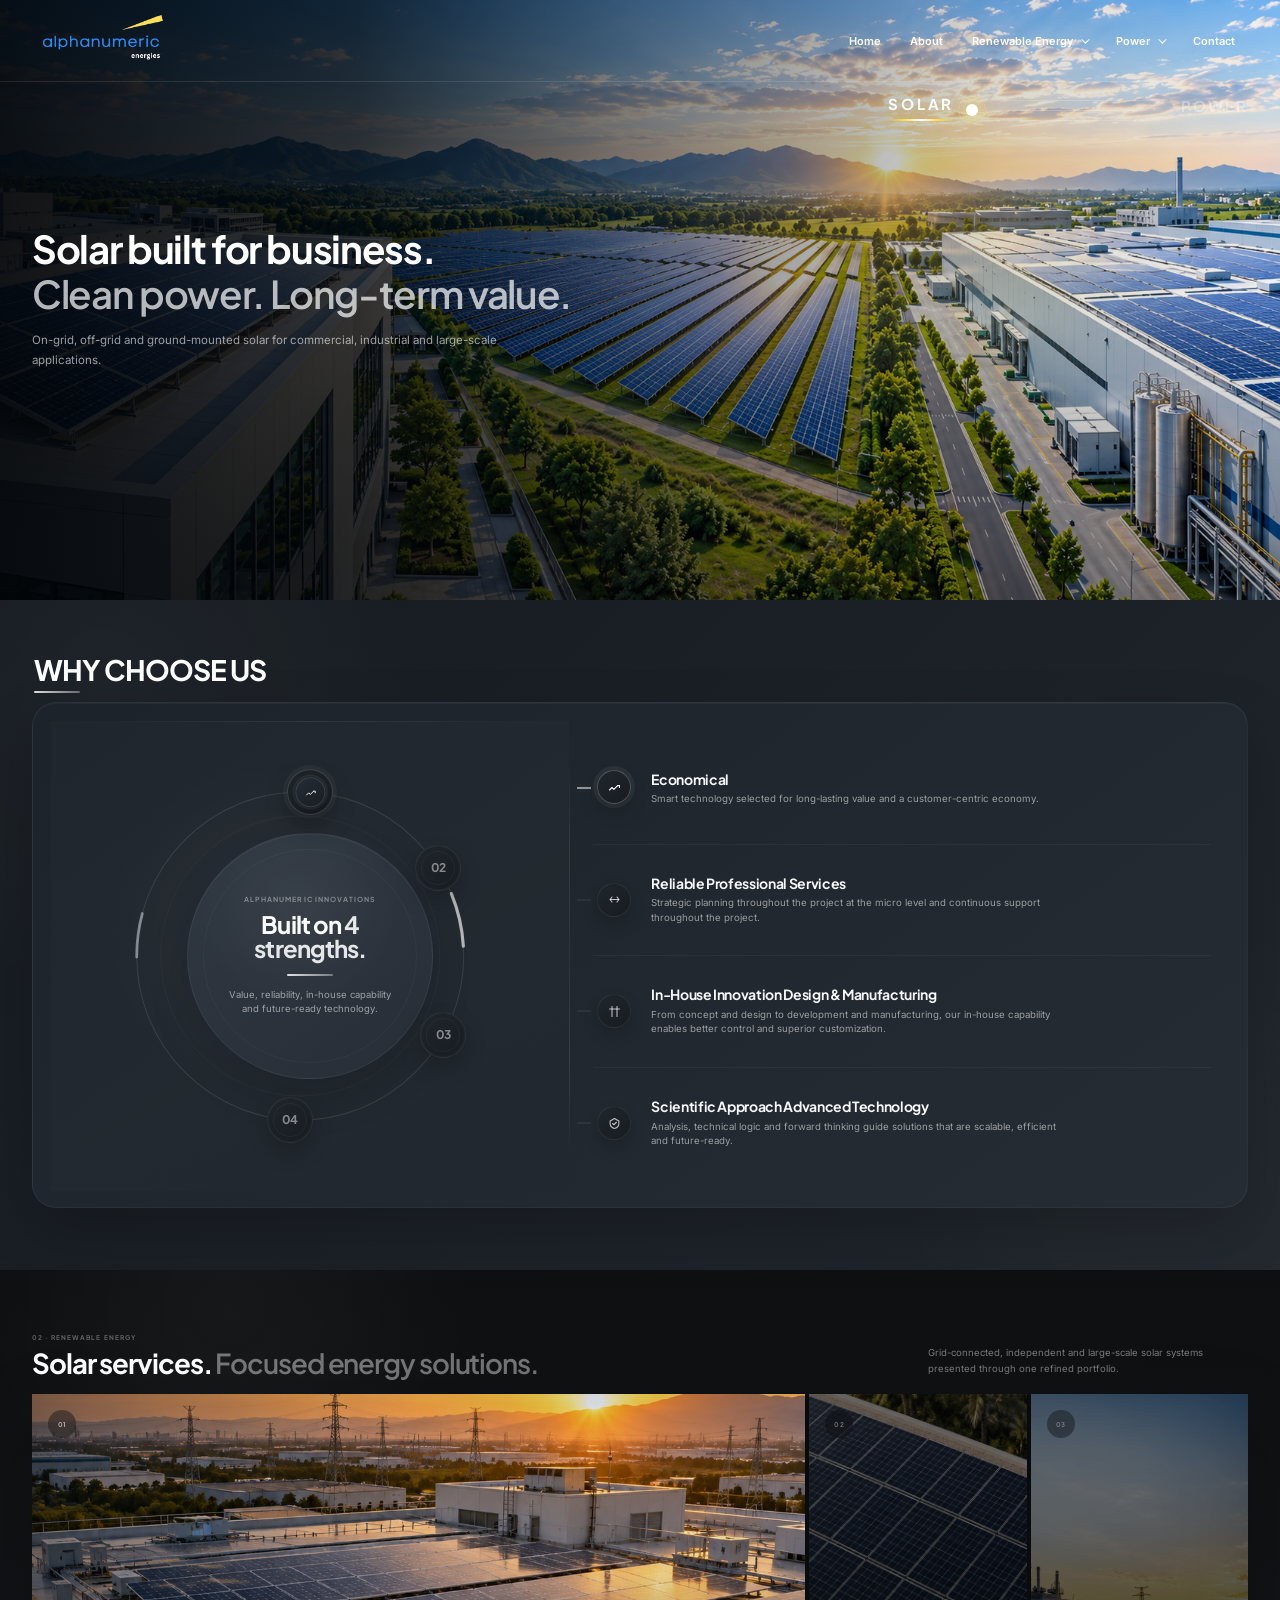
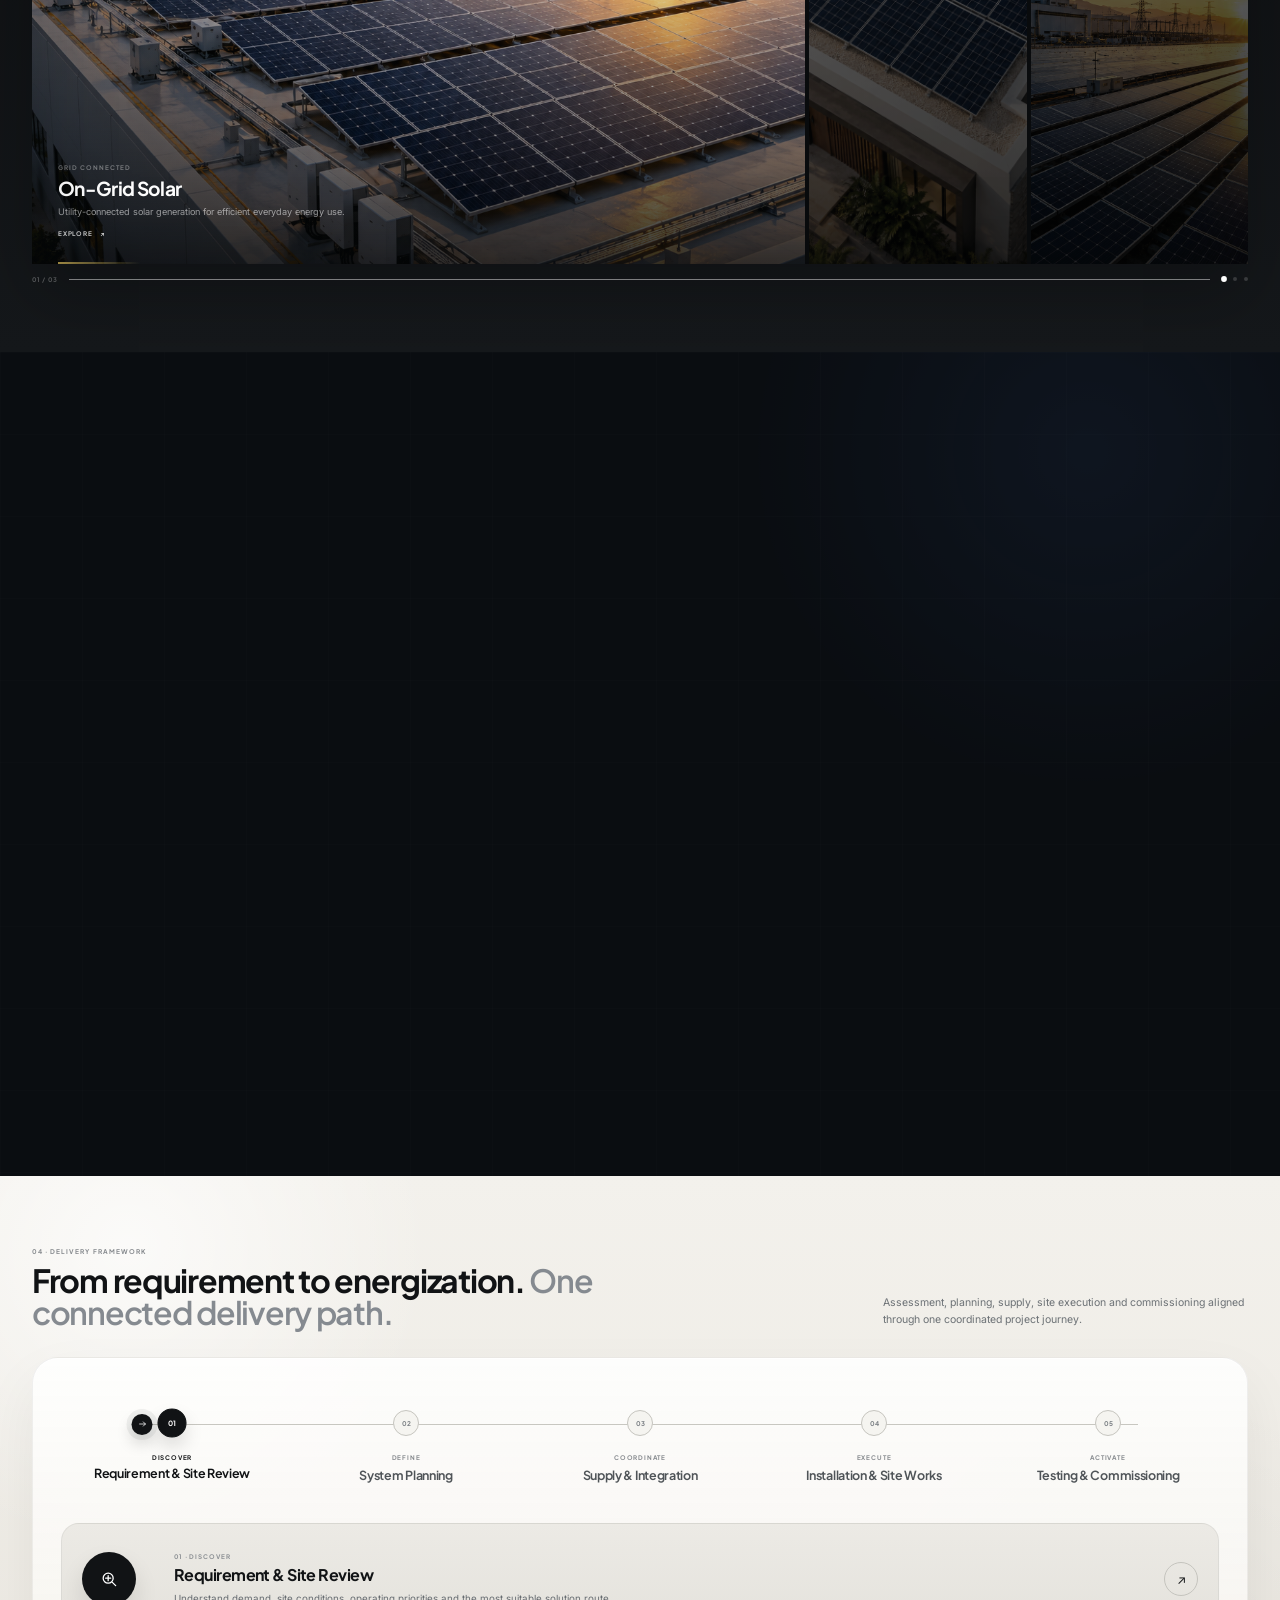
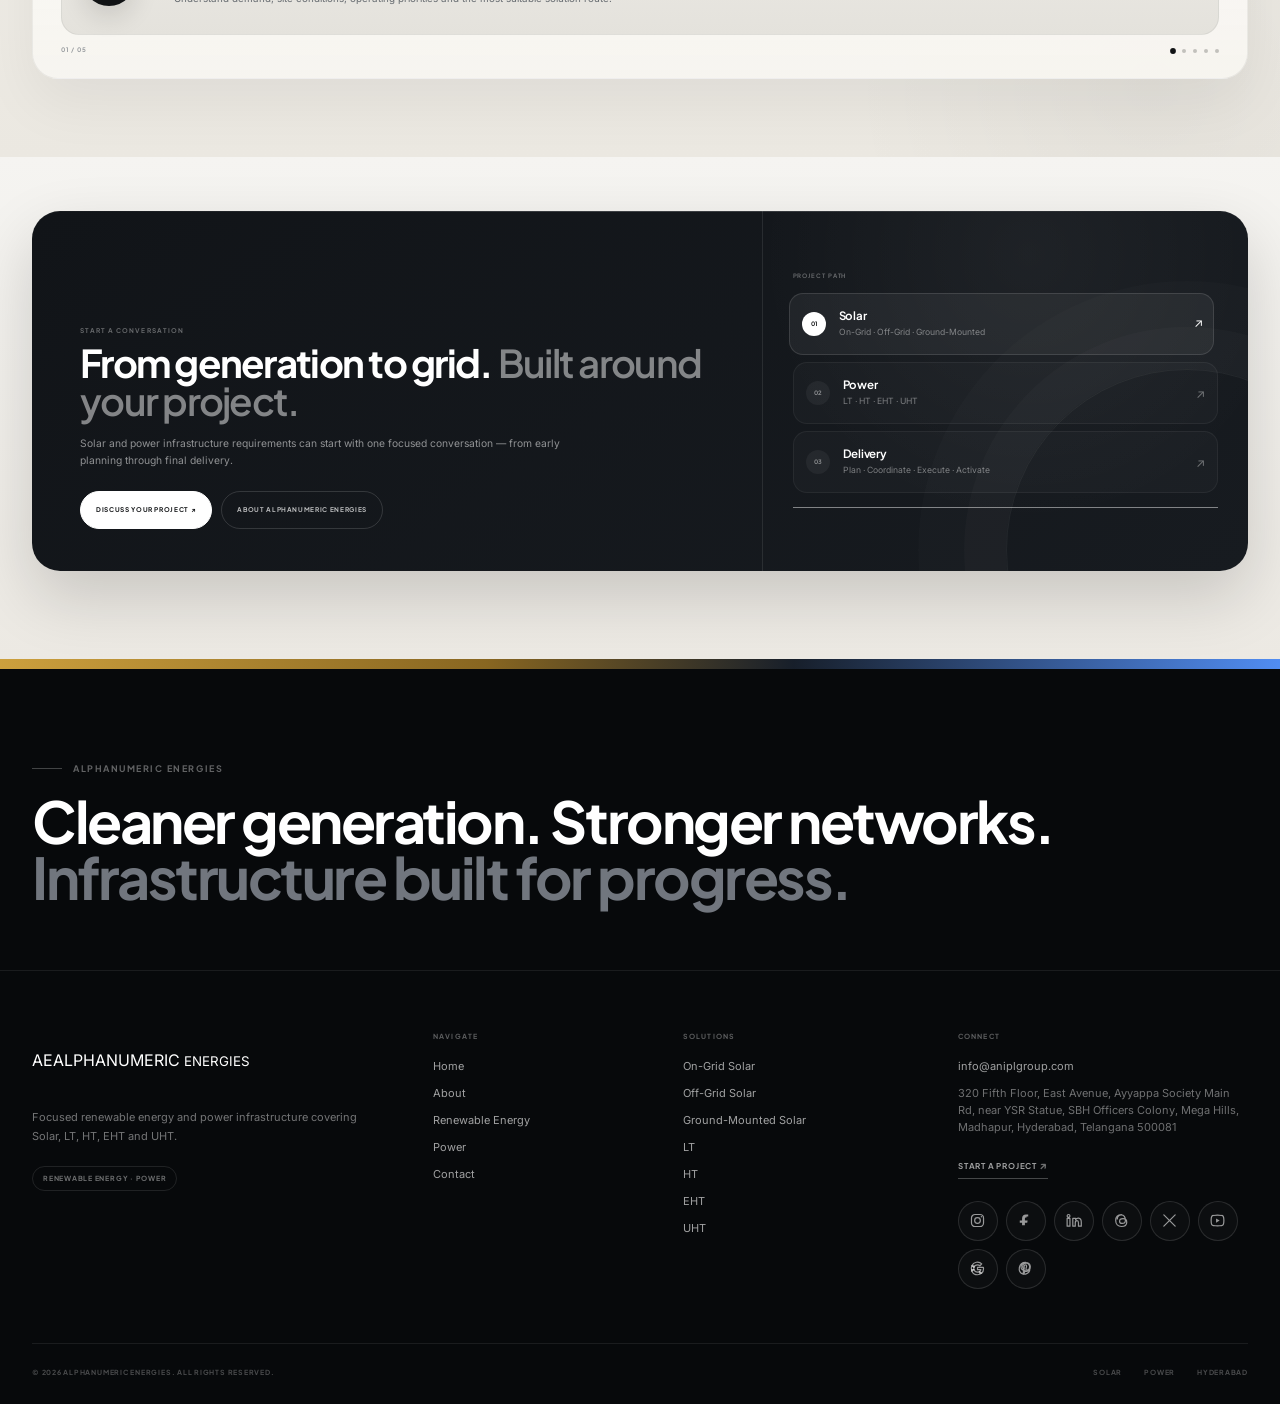
==== commit b677b672: "s" ====
--- a/index.html
+++ b/index.html
@@ -3,49 +3,56 @@
 <head>
 <meta charset="UTF-8">
 <meta name="viewport" content="width=device-width, initial-scale=1.0">
-<meta name="theme-color" content="#090909">
+<meta name="theme-color" content="#090b0f">
 
 <title>Alphanumeric Energies | Renewable Energy & Power</title>
-<meta name="description" content="Premium renewable energy and power infrastructure solutions across solar, LT, HT, EHT and UHT.">
+<meta name="description" content="Alphanumeric Energies delivers focused solar energy solutions and power infrastructure across LT, HT, EHT and UHT.">
 
 <link rel="preconnect" href="https://fonts.googleapis.com">
 <link rel="preconnect" href="https://fonts.gstatic.com" crossorigin>
-<link href="https://fonts.googleapis.com/css2?family=Manrope:wght@500;600;700;800&family=DM+Sans:wght@400;500;700&family=Playfair+Display:ital,wght@1,500;1,600&display=swap" rel="stylesheet">
-
+<link href="https://fonts.googleapis.com/css2?family=Inter:wght@400;500;600&family=Plus+Jakarta+Sans:wght@500;600;700;800&display=swap" rel="stylesheet">
 
 <style>
 /* ============================================================
-   GLOBAL CSS — only shared root/reset/helpers
+   00 — GLOBAL
    ============================================================ */
 :root{
-  --black:#090909;
-  --ink:#111111;
-  --paper:#f6f5f1;
-  --soft:#ecebe6;
+  --ink:#0d0f12;
+  --ink-2:#15181d;
+  --paper:#f5f4f0;
+  --paper-2:#ecece7;
   --white:#ffffff;
-  --muted:#6f6f6f;
-  --line:#ddddda;
+  --muted:#6c7178;
+  --line:#dcddd9;
+
   --gold:#d7a840;
-  --blue:#5aa3ff;
-  --container:min(1400px, calc(100% - 72px));
+  --gold-soft:#f0e0b2;
+  --blue:#5594ff;
+
+  --container:min(1380px,calc(100% - 64px));
   --radius-xl:34px;
-  --radius-lg:24px;
+  --radius-lg:26px;
   --radius-md:18px;
-  --shadow:0 28px 80px rgba(0,0,0,.18);
+
+  --ease:cubic-bezier(.2,.72,.2,1);
+  --shadow:0 30px 80px rgba(0,0,0,.12);
 }
 
 *{margin:0;padding:0;box-sizing:border-box}
 html{scroll-behavior:smooth}
 body{
-  font-family:"DM Sans",sans-serif;
+  font-family:"Inter",sans-serif;
   background:var(--paper);
   color:var(--ink);
   overflow-x:hidden;
+  text-rendering:optimizeLegibility;
+  -webkit-font-smoothing:antialiased;
 }
 body.menu-open{overflow:hidden}
 a{color:inherit;text-decoration:none}
 img{display:block;width:100%}
 button,input,textarea,select{font:inherit}
+button{color:inherit}
 
 .wrap{
   width:var(--container);
@@ -53,3417 +60,5923 @@
 }
 
 .editorial{
-  font-family:"Playfair Display",Georgia,serif;
-  font-style:italic;
-  font-weight:500;
+  color:#777b82;
 }
 
 .kicker{
   display:inline-flex;
   align-items:center;
-  gap:12px;
-  font:700 10px/1 "Manrope",sans-serif;
-  letter-spacing:.18em;
+  gap:11px;
+  color:#777c83;
+  font:700 9px/1 "Plus Jakarta Sans",sans-serif;
+  letter-spacing:.17em;
   text-transform:uppercase;
 }
-
 .kicker::before{
   content:"";
-  width:34px;
+  width:30px;
   height:1px;
   background:currentColor;
-  opacity:.55;
+  opacity:.65;
 }
 
 .btn{
-  min-height:52px;
-  padding:0 20px;
+  min-height:50px;
+  padding:0 19px;
   display:inline-flex;
   align-items:center;
   justify-content:center;
-  gap:16px;
+  gap:13px;
+  border:1px solid transparent;
   border-radius:999px;
-  border:1px solid transparent;
-  font:700 11px/1 "Manrope",sans-serif;
-  letter-spacing:.08em;
+  font:700 9px/1 "Plus Jakarta Sans",sans-serif;
+  letter-spacing:.10em;
   text-transform:uppercase;
-  transition:.28s ease;
-}
+  transition:
+    transform .25s ease,
+    background .25s ease,
+    border-color .25s ease,
+    color .25s ease;
+}
+.btn:hover{transform:translateY(-2px)}
+.btn-light{background:#fff;color:#111}
+.btn-light:hover{background:#f0f0ec}
+.btn-outline{
+  border-color:rgba(255,255,255,.25);
+  color:#fff;
+  background:rgba(255,255,255,.035);
+  backdrop-filter:blur(10px);
+}
+.btn-outline:hover{background:rgba(255,255,255,.10)}
+.btn-dark{background:#111;color:#fff}
+.btn-dark:hover{background:#24272c}
 
 .reveal{
   opacity:0;
   transform:translateY(28px);
   transition:
-    opacity .9s cubic-bezier(.2,.7,.2,1),
-    transform .9s cubic-bezier(.2,.7,.2,1);
+    opacity .85s var(--ease),
+    transform .85s var(--ease);
 }
 .reveal.show{
   opacity:1;
   transform:none;
 }
 
-/* Shared responsive container only */
-@media(max-width:1200px){
-  :root{--container:min(100% - 44px,1400px)}
-}
+.scroll-progress{
+  position:fixed;
+  top:0;
+  left:0;
+  z-index:1300;
+  width:0;
+  height:2px;
+  background:linear-gradient(90deg,var(--gold),#f2d487);
+  box-shadow:0 0 12px rgba(215,168,64,.45);
+  pointer-events:none;
+}
+
+/* ============================================================
+   SHARED SECTION HEAD
+   ============================================================ */
+.section-pad{padding:124px 0}
+.section-head{
+  display:grid;
+  grid-template-columns:minmax(0,1.14fr) minmax(320px,.86fr);
+  gap:70px;
+  align-items:end;
+  margin-bottom:52px;
+}
+.section-head .kicker{margin-bottom:18px}
+.section-head h2{
+  max-width:900px;
+  font:700 clamp(38px,4.25vw,60px)/1.02 "Plus Jakarta Sans",sans-serif;
+  letter-spacing:-.043em;
+}
+.section-head p{
+  max-width:455px;
+  color:var(--muted);
+  font-size:12.5px;
+  line-height:1.72;
+}
+
+/* ============================================================
+   BACK TO TOP
+   ============================================================ */
+.back-top{
+  position:fixed;
+  right:22px;
+  bottom:22px;
+  z-index:1000;
+  width:45px;
+  height:45px;
+  display:grid;
+  place-items:center;
+  border:1px solid #d7d8d4;
+  border-radius:50%;
+  background:rgba(255,255,255,.94);
+  color:#111;
+  cursor:pointer;
+  opacity:0;
+  visibility:hidden;
+  transform:translateY(10px);
+  box-shadow:0 12px 30px rgba(0,0,0,.10);
+  transition:.24s ease;
+}
+.back-top.show{
+  opacity:1;
+  visibility:visible;
+  transform:none;
+}
+.back-top:hover{
+  background:#111;
+  color:#fff;
+  border-color:#111;
+}
+
+/* ============================================================
+   GLOBAL RESPONSIVE
+   ============================================================ */
+@media(max-width:1180px){
+  :root{--container:min(100% - 44px,1380px)}
+
+  .section-head{
+    grid-template-columns:1fr;
+    gap:25px;
+  }
+}
+
 @media(max-width:980px){
-  :root{--container:min(100% - 32px,1400px)}
-}
+  :root{--container:min(100% - 32px,1380px)}
+}
+
 @media(max-width:700px){
-  :root{--container:min(100% - 28px,1400px)}
+  :root{--container:min(100% - 28px,1380px)}
+
+  .section-pad{padding:88px 0}
+  .section-head{margin-bottom:35px}
+  .section-head h2{
+    font-size:clamp(34px,9.5vw,47px);
+  }
+}
+
+@media(prefers-reduced-motion:reduce){
+  html{scroll-behavior:auto}
+  *,
+  *::before,
+  *::after{
+    animation:none!important;
+    transition-duration:.01ms!important;
+  }
 }
 </style>
-
 </head>
 
+
 <body>
+
+<div class="scroll-progress" id="scrollProgress" aria-hidden="true"></div>
+
 
 <!-- ============================================================
      SECTION 01 — NAVIGATION
-     1A CSS → 1B HTML → 1C JAVASCRIPT
+     DUAL LOGO VERSION
+     DARK / TRANSPARENT NAVBAR = WHITE LOGO
+     WHITE / SCROLLED NAVBAR   = BLACK LOGO
+     ORDER: CSS → HTML → JAVASCRIPT
      ============================================================ -->
 
 <style>
 /* ============================================================
-   SECTION 01 — NAVIGATION CSS
+   01 — NAVIGATION
    ============================================================ */
+
 .site-nav{
   position:fixed;
-  left:0;right:0;top:0;
-  z-index:1000;
-  height:84px;
+  inset:0 0 auto 0;
+  z-index:1200;
+
+  height:82px;
+
   display:flex;
   align-items:center;
+
   color:#fff;
-  border-bottom:1px solid rgba(255,255,255,.10);
-  transition:.32s ease;
-}
+
+  border-bottom:
+    1px solid rgba(255,255,255,.10);
+
+  transition:
+    height .32s ease,
+    background .32s ease,
+    color .32s ease,
+    border-color .32s ease,
+    box-shadow .32s ease,
+    backdrop-filter .32s ease;
+}
+
+
+/* ============================================================
+   SCROLLED NAVBAR
+   ============================================================ */
+
 .site-nav.scrolled{
-  height:74px;
-  background:rgba(255,255,255,.94);
+  height:72px;
+
   color:#111;
-  border-color:#e7e7e3;
-  backdrop-filter:blur(18px);
-  box-shadow:0 12px 30px rgba(0,0,0,.05);
-}
+
+  background:
+    rgba(255,255,255,.94);
+
+  border-color:
+    rgba(12,14,17,.08);
+
+  backdrop-filter:
+    blur(18px);
+
+  -webkit-backdrop-filter:
+    blur(18px);
+
+  box-shadow:
+    0 12px 34px
+    rgba(0,0,0,.055);
+}
+
+
+/* ============================================================
+   NAV INNER
+   ============================================================ */
+
 .nav-inner{
   width:var(--container);
+
   margin:auto;
+
   display:flex;
   align-items:center;
+
   gap:24px;
 }
+
+
+/* ============================================================
+   BRAND / DUAL LOGO
+   ============================================================ */
+
 .brand{
+  position:relative;
+
+  width:220px;
+  height:54px;
+
   display:flex;
   align-items:center;
-  gap:12px;
+
   flex-shrink:0;
-}
-.brand-mark{
-  width:42px;height:42px;
-  display:grid;place-items:center;
-  border:1px solid currentColor;
-  font:800 11px "Manrope",sans-serif;
-}
-.brand-name{
-  font:800 15px/1 "Manrope",sans-serif;
-  letter-spacing:-.035em;
-}
-.brand-name small{
-  display:block;
-  margin-top:6px;
-  font:600 7px/1 "DM Sans",sans-serif;
-  letter-spacing:.24em;
-  opacity:.64;
-}
+
+  text-decoration:none;
+}
+
+
+/* BOTH LOGOS */
+
+.brand-logo{
+  position:absolute;
+
+  left:0;
+  top:50%;
+
+  width:auto;
+  height:150px;
+
+  max-width:220px;
+
+  object-fit:contain;
+  object-position:left center;
+
+  transform:
+    translateY(-50%);
+
+  will-change:
+    opacity,
+    transform;
+
+  transition:
+    opacity .42s ease,
+    transform .42s cubic-bezier(.16,1,.3,1),
+    filter .42s ease;
+}
+
+
+/* ============================================================
+   DEFAULT NAVBAR
+   DARK / TRANSPARENT
+   WHITE LOGO VISIBLE
+   ============================================================ */
+
+.logo-light{
+  opacity:1;
+
+  transform:
+    translateY(-50%)
+    scale(1);
+
+  pointer-events:auto;
+}
+
+
+.logo-dark{
+  opacity:0;
+
+  transform:
+    translateY(-50%)
+    scale(.96);
+
+  pointer-events:none;
+}
+
+
+/* ============================================================
+   SCROLLED NAVBAR
+   WHITE BACKGROUND
+   BLACK LOGO VISIBLE
+   ============================================================ */
+
+.site-nav.scrolled
+.logo-light{
+  opacity:0;
+
+  transform:
+    translateY(-50%)
+    scale(.96);
+
+  pointer-events:none;
+}
+
+
+.site-nav.scrolled
+.logo-dark{
+  opacity:1;
+
+  transform:
+    translateY(-50%)
+    scale(1);
+
+  pointer-events:auto;
+}
+
+
+/* LOGO HOVER */
+
+.brand:hover
+.brand-logo{
+  filter:
+    brightness(1.03);
+
+  transform:
+    translateY(-50%)
+    scale(1.025);
+}
+
+
+/* ============================================================
+   NAV LINKS
+   ============================================================ */
+
 .nav-links{
+  margin-left:auto;
+
   display:flex;
   align-items:center;
-  justify-content:flex-end;
-  gap:4px;
-  margin-left:auto;
-}
-.nav-item{position:relative}
+
+  gap:3px;
+}
+
+
+.nav-item{
+  position:relative;
+}
+
+
 .nav-link{
   min-height:42px;
-  padding:0 13px;
+
+  padding:
+    0
+    13px;
+
   display:flex;
   align-items:center;
+
   gap:8px;
+
   border-radius:999px;
-  font-size:12px;
+
+  color:inherit;
+
+  text-decoration:none;
+
+  font-size:11px;
   font-weight:600;
-  transition:.24s ease;
-}
-.nav-link:hover{background:rgba(255,255,255,.10)}
-.site-nav.scrolled .nav-link:hover{background:#efefeb}
-.nav-link.active::after{
-  content:"";
-  width:4px;height:4px;
-  border-radius:50%;
-  background:currentColor;
-  margin-left:2px;
-}
+
+  transition:
+    background .22s ease,
+    color .22s ease,
+    transform .22s ease;
+}
+
+
+.nav-link:hover{
+  background:
+    rgba(255,255,255,.10);
+}
+
+
+.site-nav.scrolled
+.nav-link:hover{
+  background:#eff0ec;
+}
+
+
+/* ============================================================
+   CHEVRON
+   ============================================================ */
+
 .chevron{
-  width:6px;height:6px;
-  border-right:1.5px solid currentColor;
-  border-bottom:1.5px solid currentColor;
-  transform:rotate(45deg);
-  margin-top:-3px;
-  transition:.24s ease;
-}
-.nav-item:hover .chevron{
-  transform:rotate(225deg);
-  margin-top:3px;
-}
+  width:6px;
+  height:6px;
+
+  border-right:
+    1.4px solid currentColor;
+
+  border-bottom:
+    1.4px solid currentColor;
+
+  transform:
+    rotate(45deg)
+    translateY(-2px);
+
+  transition:
+    transform .22s ease;
+}
+
+
+.nav-item:hover
+.chevron{
+  transform:
+    rotate(225deg)
+    translate(-1px,-1px);
+}
+
+
+/* ============================================================
+   DROPDOWN
+   ============================================================ */
+
 .dropdown{
   position:absolute;
-  top:calc(100% + 13px);
+
+  top:
+    calc(100% + 10px);
+
   left:50%;
-  width:252px;
-  padding:8px;
-  transform:translate(-50%,10px);
-  border-radius:16px;
-  border:1px solid #e4e4e0;
-  background:rgba(255,255,255,.98);
+
+  width:max-content;
+
+  min-width:155px;
+  max-width:220px;
+
+  padding:6px;
+
+  transform:
+    translate(-50%,10px);
+
+  border:
+    1px solid #e2e3df;
+
+  border-radius:17px;
+
+  background:
+    rgba(255,255,255,.985);
+
   color:#111;
-  box-shadow:0 24px 60px rgba(0,0,0,.14);
+
+  box-shadow:
+    0 28px 65px
+    rgba(0,0,0,.15);
+
   opacity:0;
+
   visibility:hidden;
+
   pointer-events:none;
-  transition:.22s ease;
-}
-.nav-item:hover .dropdown,
-.nav-item:focus-within .dropdown{
+
+  transition:
+    opacity .22s ease,
+    visibility .22s ease,
+    transform .22s ease;
+}
+
+
+.nav-item:hover
+.dropdown,
+
+.nav-item:focus-within
+.dropdown{
   opacity:1;
+
   visibility:visible;
+
   pointer-events:auto;
-  transform:translate(-50%,0);
-}
+
+  transform:
+    translate(-50%,0);
+}
+
+
+/* DROPDOWN LINKS */
+
 .dropdown a{
-  min-height:46px;
-  padding:0 13px;
+  min-height:40px;
+
+  padding:
+    0
+    11px;
+
   display:flex;
   align-items:center;
   justify-content:space-between;
-  border-radius:10px;
-  font-size:12px;
+
+  gap:10px;
+
+  border-radius:9px;
+
+  color:#111;
+
+  text-decoration:none;
+
+  font-size:11px;
   font-weight:600;
-  transition:.2s ease;
-}
+
+  transition:
+    background .20s ease,
+    padding-left .20s ease;
+}
+
+
 .dropdown a:hover{
   background:#f2f2ef;
+
   padding-left:17px;
 }
-.dropdown a span{color:#888}
+
+
+/* ============================================================
+   MOBILE TOGGLE
+   ============================================================ */
 
 .mobile-toggle{
   display:none;
-  width:44px;height:44px;
+
+  width:43px;
+  height:43px;
+
+  margin-left:auto;
+
+  padding:0;
+
+  border:
+    1px solid rgba(255,255,255,.24);
+
   border-radius:50%;
-  border:1px solid rgba(255,255,255,.22);
+
   background:transparent;
+
   color:inherit;
+
   cursor:pointer;
-}
-.site-nav.scrolled .mobile-toggle{border-color:#d7d7d2}
+
+  transition:
+    border-color .25s ease,
+    background .25s ease,
+    transform .25s ease;
+}
+
+
+.mobile-toggle:hover{
+  background:
+    rgba(255,255,255,.08);
+}
+
+
+.site-nav.scrolled
+.mobile-toggle{
+  border-color:#d4d5d1;
+}
+
+
+.site-nav.scrolled
+.mobile-toggle:hover{
+  background:#f1f1ee;
+}
+
+
+/* MOBILE ICON LINES */
+
 .mobile-toggle span{
   display:block;
-  width:16px;height:1px;
-  margin:4px auto;
-  background:currentColor;
-}
+
+  width:16px;
+  height:1px;
+
+  margin:
+    4px
+    auto;
+
+  background:
+    currentColor;
+
+  transition:
+    transform .25s ease,
+    opacity .25s ease;
+}
+
+
+/* OPEN MOBILE ICON */
+
+.mobile-toggle[aria-expanded="true"]
+span:first-child{
+  transform:
+    translateY(2.5px)
+    rotate(45deg);
+}
+
+
+.mobile-toggle[aria-expanded="true"]
+span:last-child{
+  transform:
+    translateY(-2.5px)
+    rotate(-45deg);
+}
+
+
+/* ============================================================
+   TABLET / MOBILE
+   ============================================================ */
 
 @media(max-width:980px){
-  .site-nav{height:76px}
+
+  .site-nav{
+    height:75px;
+  }
+
+
+  .site-nav.scrolled{
+    height:72px;
+  }
+
+
+  .brand{
+    width:195px;
+    height:50px;
+  }
+
+
+  .brand-logo{
+    height:45px;
+    max-width:195px;
+  }
+
+
+  .site-nav.scrolled
+  .brand-logo{
+    height:42px;
+  }
+
+
   .mobile-toggle{
     display:block;
-    margin-left:auto;
-  }
+  }
+
+
   .nav-links{
     position:fixed;
-    top:76px;left:16px;right:16px;
-    max-height:calc(100vh - 96px);
+
+    top:75px;
+
+    left:16px;
+    right:16px;
+
+    max-height:
+      calc(100vh - 94px);
+
     overflow:auto;
+
+    margin-left:0;
+
     padding:10px;
+
     display:none;
+
     flex-direction:column;
+
     align-items:stretch;
-    margin-left:0;
-    border:1px solid #e1e1dd;
-    border-radius:20px;
-    background:rgba(255,255,255,.98);
+
+    border:
+      1px solid #e0e1dd;
+
+    border-radius:19px;
+
+    background:
+      rgba(255,255,255,.985);
+
     color:#111;
-    box-shadow:0 30px 80px rgba(0,0,0,.18);
-  }
-  .nav-links.open{display:flex}
-  .nav-item{width:100%}
+
+    box-shadow:
+      0 28px 75px
+      rgba(0,0,0,.18);
+
+    backdrop-filter:
+      blur(18px);
+
+    -webkit-backdrop-filter:
+      blur(18px);
+  }
+
+
+  .site-nav.scrolled
+  .nav-links{
+    top:72px;
+  }
+
+
+  .nav-links.open{
+    display:flex;
+  }
+
+
+  .nav-item{
+    width:100%;
+  }
+
+
   .nav-link{
-    min-height:50px;
     width:100%;
+
+    min-height:49px;
+
+    padding:
+      0
+      14px;
+
     justify-content:space-between;
-    padding:0 14px;
-    border-radius:12px;
-  }
-  .nav-link:hover{background:#f0f0ed}
+
+    border-radius:11px;
+
+    color:#111;
+  }
+
+
+  .nav-link:hover{
+    background:#f0f0ed;
+  }
+
+
+  /* MOBILE DROPDOWN */
+
   .dropdown{
     position:static;
+
     width:100%;
-    margin:0 0 7px;
+
+    max-width:none;
+
+    margin:
+      0
+      0
+      7px;
+
     padding:6px;
-    transform:none!important;
+
+    display:none;
+
+    transform:none !important;
+
     opacity:1;
+
     visibility:visible;
+
     pointer-events:auto;
+
+    background:#f3f3ef;
+
+    box-shadow:none;
+  }
+
+
+  .nav-item.open
+  .dropdown{
+    display:block;
+  }
+
+
+  .nav-item:hover
+  .dropdown{
     display:none;
-    box-shadow:none;
-    border-radius:12px;
-    background:#f3f3ef;
-  }
-  .nav-item.open .dropdown{display:block}
-  .nav-item:hover .dropdown{display:none}
-  .nav-item.open:hover .dropdown{display:block}
+  }
+
+
+  .nav-item.open:hover
+  .dropdown{
+    display:block;
+  }
+
+
+  .nav-item.open
+  .chevron{
+    transform:
+      rotate(225deg)
+      translate(-1px,-1px);
+  }
+
+}
+
+
+/* ============================================================
+   MOBILE
+   ============================================================ */
+
+@media(max-width:700px){
+
+  .nav-inner{
+    gap:16px;
+  }
+
+
+  .brand{
+    width:170px;
+    height:44px;
+  }
+
+
+  .brand-logo{
+    height:40px;
+    max-width:170px;
+  }
+
+
+  .site-nav.scrolled
+  .brand-logo{
+    height:38px;
+  }
+
+
+  .mobile-toggle{
+    width:40px;
+    height:40px;
+  }
+
+}
+
+
+/* ============================================================
+   SMALL MOBILE
+   ============================================================ */
+
+@media(max-width:420px){
+
+  .brand{
+    width:150px;
+  }
+
+
+  .brand-logo{
+    height:36px;
+    max-width:150px;
+  }
+
+
+  .site-nav.scrolled
+  .brand-logo{
+    height:35px;
+  }
+
+
+  .nav-links{
+    left:10px;
+    right:10px;
+  }
+
 }
 </style>
 
+
+
 <!-- ============================================================
-     01 — NAVIGATION HTML
-     CSS: Section 01
-     JS : Section 01 + 02
+     SECTION 01 — NAVIGATION HTML
      ============================================================ -->
-<header class="site-nav" id="siteNav">
+
+<header
+  class="site-nav"
+  id="siteNav"
+>
+
   <div class="nav-inner">
 
-    <a class="brand" href="index.html" aria-label="Alphanumeric Energies Home">
-      <span class="brand-mark">AE</span>
-
-      <span class="brand-name">
-        ALPHANUMERIC
-        <small>ENERGIES</small>
-      </span>
+
+    <!-- ========================================================
+         LOGO
+         WHITE LOGO = DARK / TRANSPARENT NAVBAR
+         BLACK LOGO = WHITE / SCROLLED NAVBAR
+         ======================================================== -->
+
+    <a
+      class="brand"
+      href="index.html"
+      aria-label="Alphanumeric Energies Home"
+    >
+
+      <!-- WHITE LOGO -->
+      <img
+        class="brand-logo logo-light"
+        src="assets/images/alpha_white_logo.png"
+        alt="Alphanumeric Energies"
+      >
+
+
+      <!-- BLACK LOGO -->
+      <img
+        class="brand-logo logo-dark"
+        src="assets/images/alpha_black_logo.png"
+        alt="Alphanumeric Energies"
+      >
+
     </a>
 
-    <nav class="nav-links" id="navLinks">
+
+
+    <!-- ========================================================
+         NAVIGATION LINKS
+         ======================================================== -->
+
+    <nav
+      class="nav-links"
+      id="navLinks"
+      aria-label="Primary Navigation"
+    >
+
+
+      <!-- HOME -->
 
       <div class="nav-item">
-        <a class="nav-link active" href="index.html">Home</a>
+
+        <a
+          class="nav-link"
+          href="index.html"
+        >
+          Home
+        </a>
+
       </div>
 
+
+
+      <!-- ABOUT -->
+
       <div class="nav-item">
-        <a class="nav-link" href="about.html">About</a>
+
+        <a
+          class="nav-link"
+          href="about.html"
+        >
+          About
+        </a>
+
       </div>
 
-      <!-- Renewable Energy Dropdown -->
+
+
+      <!-- ======================================================
+           RENEWABLE ENERGY
+           ====================================================== -->
+
       <div class="nav-item has-dropdown">
-        <a class="nav-link" href="solar.html">
+
+        <a
+          class="nav-link"
+          href="solar.html"
+        >
+
           Renewable Energy
-          <span class="chevron" aria-hidden="true"></span>
+
+          <span
+            class="chevron"
+            aria-hidden="true"
+          ></span>
+
         </a>
 
+
         <div class="dropdown">
+
+
           <a href="on-grid.html">
-            On-Grid Solar
-            <span>↗</span>
+
+            <span>
+              On-Grid
+            </span>
+
           </a>
 
+
           <a href="off-grid.html">
-            Off-Grid Solar
-            <span>↗</span>
+
+            <span>
+              Off-Grid
+            </span>
+
           </a>
 
+
           <a href="ground-mounted.html">
-            Ground-Mounted Solar
-            <span>↗</span>
+
+            <span>
+              Ground-Mounted
+            </span>
+
           </a>
+
+
         </div>
+
       </div>
 
-      <!-- Power Dropdown -->
+
+
+      <!-- ======================================================
+           POWER
+           ====================================================== -->
+
       <div class="nav-item has-dropdown">
-        <a class="nav-link" href="power.html">
+
+        <a
+          class="nav-link"
+          href="power.html"
+        >
+
           Power
-          <span class="chevron" aria-hidden="true"></span>
+
+          <span
+            class="chevron"
+            aria-hidden="true"
+          ></span>
+
         </a>
 
+
         <div class="dropdown">
+
+
           <a href="lt.html">
-            LT · Up to 11kV
-            <span>↗</span>
+
+            <span>
+              LT
+            </span>
+
           </a>
 
+
           <a href="ht.html">
-            HT · 11kV to 33kV
-            <span>↗</span>
+
+            <span>
+              HT
+            </span>
+
           </a>
 
+
           <a href="eht.html">
-            EHT · 132kV to 400kV
-            <span>↗</span>
+
+            <span>
+              EHT
+            </span>
+
           </a>
 
+
           <a href="uht.html">
-            UHT · 765kV
-            <span>↗</span>
+
+            <span>
+              UHT
+            </span>
+
           </a>
+
+
         </div>
+
       </div>
 
-      <!-- Products Dropdown -->
-      <div class="nav-item has-dropdown">
-        <a class="nav-link" href="products.html">
-          Products
-          <span class="chevron" aria-hidden="true"></span>
+
+
+      <!-- CONTACT -->
+
+      <div class="nav-item">
+
+        <a
+          class="nav-link"
+          href="contact.html"
+        >
+          Contact
         </a>
 
-        <div class="dropdown">
-          <a href="power-products.html">
-            Power Products
-            <span>↗</span>
-          </a>
-        </div>
       </div>
 
-      <div class="nav-item">
-        <a class="nav-link" href="contact.html">Contact</a>
-      </div>
 
     </nav>
+
+
+
+    <!-- ========================================================
+         MOBILE MENU BUTTON
+         ======================================================== -->
 
     <button
       class="mobile-toggle"
       id="mobileToggle"
+      type="button"
       aria-label="Open navigation"
       aria-expanded="false"
+      aria-controls="navLinks"
     >
+
       <span></span>
       <span></span>
+
     </button>
 
+
   </div>
+
 </header>
 
 
+
+<!-- ============================================================
+     SECTION 01 — NAVIGATION JAVASCRIPT
+     ============================================================ -->
+
 <script>
-/* ============================================================
-   SECTION 01 — NAVIGATION JAVASCRIPT
-   ============================================================ */
-document.addEventListener("DOMContentLoaded", () => {
-  const siteNav = document.getElementById("siteNav");
-  const mobileToggle = document.getElementById("mobileToggle");
-  const navLinks = document.getElementById("navLinks");
+(() => {
+
+  /* ============================================================
+     ELEMENTS
+     ============================================================ */
+
+  const siteNav =
+    document.getElementById(
+      "siteNav"
+    );
+
+
+  const mobileToggle =
+    document.getElementById(
+      "mobileToggle"
+    );
+
+
+  const navLinks =
+    document.getElementById(
+      "navLinks"
+    );
+
+
+  const dropdownLinks = [
+    ...document.querySelectorAll(
+      ".has-dropdown > .nav-link"
+    )
+  ];
+
+
+  const navItems = [
+    ...document.querySelectorAll(
+      ".nav-item"
+    )
+  ];
+
+
+  /* ============================================================
+     NAVBAR SCROLL
+     > 28px = WHITE NAVBAR + BLACK LOGO
+     TOP      = TRANSPARENT NAVBAR + WHITE LOGO
+     ============================================================ */
 
   function updateNavbar(){
-    siteNav.classList.toggle("scrolled", window.scrollY > 30);
-  }
+
+    siteNav.classList.toggle(
+      "scrolled",
+      window.scrollY > 28
+    );
+
+  }
+
 
   updateNavbar();
-  window.addEventListener("scroll", updateNavbar, {passive:true});
-
-  mobileToggle.addEventListener("click", () => {
-    const open = navLinks.classList.toggle("open");
-    mobileToggle.setAttribute("aria-expanded", open ? "true" : "false");
-    document.body.classList.toggle("menu-open", open);
-  });
-
-  document.querySelectorAll(".has-dropdown > .nav-link").forEach(link => {
-    link.addEventListener("click", event => {
-      if(window.innerWidth <= 980){
-        event.preventDefault();
-        const item = link.parentElement;
-
-        document.querySelectorAll(".nav-item.open").forEach(openItem => {
-          if(openItem !== item) openItem.classList.remove("open");
-        });
-
-        item.classList.toggle("open");
+
+
+  window.addEventListener(
+    "scroll",
+    updateNavbar,
+    {
+      passive:true
+    }
+  );
+
+
+  /* ============================================================
+     MOBILE MENU
+     ============================================================ */
+
+  mobileToggle.addEventListener(
+    "click",
+    () => {
+
+      const open =
+        navLinks.classList.toggle(
+          "open"
+        );
+
+
+      mobileToggle.setAttribute(
+        "aria-expanded",
+        open
+          ? "true"
+          : "false"
+      );
+
+
+      mobileToggle.setAttribute(
+        "aria-label",
+        open
+          ? "Close navigation"
+          : "Open navigation"
+      );
+
+
+      document.body.classList.toggle(
+        "menu-open",
+        open
+      );
+
+    }
+  );
+
+
+  /* ============================================================
+     MOBILE DROPDOWNS
+     ============================================================ */
+
+  dropdownLinks.forEach(
+    link => {
+
+      link.addEventListener(
+        "click",
+        event => {
+
+          if(
+            window.innerWidth <= 980
+          ){
+
+            event.preventDefault();
+
+
+            const item =
+              link.parentElement;
+
+
+            navItems.forEach(
+              openItem => {
+
+                if(
+                  openItem !== item
+                ){
+
+                  openItem.classList.remove(
+                    "open"
+                  );
+
+                }
+
+              }
+            );
+
+
+            item.classList.toggle(
+              "open"
+            );
+
+          }
+
+        }
+      );
+
+    }
+  );
+
+
+  /* ============================================================
+     CLOSE MOBILE MENU AFTER LINK CLICK
+     ============================================================ */
+
+  document
+    .querySelectorAll(
+      ".nav-links a"
+    )
+    .forEach(
+      link => {
+
+        link.addEventListener(
+          "click",
+          () => {
+
+            if(
+              window.innerWidth <= 980 &&
+              !link.parentElement.classList.contains(
+                "has-dropdown"
+              )
+            ){
+
+              navLinks.classList.remove(
+                "open"
+              );
+
+
+              document.body.classList.remove(
+                "menu-open"
+              );
+
+
+              mobileToggle.setAttribute(
+                "aria-expanded",
+                "false"
+              );
+
+
+              mobileToggle.setAttribute(
+                "aria-label",
+                "Open navigation"
+              );
+
+            }
+
+          }
+        );
+
       }
-    });
-  });
-
-  document.querySelectorAll(".nav-links a").forEach(link => {
-    link.addEventListener("click", () => {
+    );
+
+
+  /* ============================================================
+     CLOSE MENU ON OUTSIDE CLICK
+     ============================================================ */
+
+  document.addEventListener(
+    "click",
+    event => {
+
       if(
-        window.innerWidth <= 980 &&
-        !link.parentElement.classList.contains("has-dropdown")
+        window.innerWidth > 980
       ){
-        navLinks.classList.remove("open");
-        document.body.classList.remove("menu-open");
-        mobileToggle.setAttribute("aria-expanded","false");
+        return;
       }
-    });
-  });
-
-  window.addEventListener("resize", () => {
-    if(window.innerWidth > 980){
-      navLinks.classList.remove("open");
-      document.body.classList.remove("menu-open");
-      mobileToggle.setAttribute("aria-expanded","false");
-
-      document.querySelectorAll(".nav-item.open").forEach(item => {
-        item.classList.remove("open");
-      });
+
+
+      const clickedInsideNav =
+        siteNav.contains(
+          event.target
+        );
+
+
+      if(
+        !clickedInsideNav &&
+        navLinks.classList.contains(
+          "open"
+        )
+      ){
+
+        navLinks.classList.remove(
+          "open"
+        );
+
+
+        document.body.classList.remove(
+          "menu-open"
+        );
+
+
+        mobileToggle.setAttribute(
+          "aria-expanded",
+          "false"
+        );
+
+
+        mobileToggle.setAttribute(
+          "aria-label",
+          "Open navigation"
+        );
+
+      }
+
     }
-  });
-});
+  );
+
+
+  /* ============================================================
+     ESC KEY
+     ============================================================ */
+
+  document.addEventListener(
+    "keydown",
+    event => {
+
+      if(
+        event.key !== "Escape"
+      ){
+        return;
+      }
+
+
+      navLinks.classList.remove(
+        "open"
+      );
+
+
+      document.body.classList.remove(
+        "menu-open"
+      );
+
+
+      mobileToggle.setAttribute(
+        "aria-expanded",
+        "false"
+      );
+
+
+      mobileToggle.setAttribute(
+        "aria-label",
+        "Open navigation"
+      );
+
+
+      document
+        .querySelectorAll(
+          ".nav-item.open"
+        )
+        .forEach(
+          item => {
+
+            item.classList.remove(
+              "open"
+            );
+
+          }
+        );
+
+    }
+  );
+
+
+  /* ============================================================
+     RESET MOBILE MENU ON DESKTOP
+     ============================================================ */
+
+  window.addEventListener(
+    "resize",
+    () => {
+
+      if(
+        window.innerWidth > 980
+      ){
+
+        navLinks.classList.remove(
+          "open"
+        );
+
+
+        document.body.classList.remove(
+          "menu-open"
+        );
+
+
+        mobileToggle.setAttribute(
+          "aria-expanded",
+          "false"
+        );
+
+
+        mobileToggle.setAttribute(
+          "aria-label",
+          "Open navigation"
+        );
+
+
+        document
+          .querySelectorAll(
+            ".nav-item.open"
+          )
+          .forEach(
+            item => {
+
+              item.classList.remove(
+                "open"
+              );
+
+            }
+          );
+
+      }
+
+    }
+  );
+
+
+})();
 </script>
 
-
 <main>
 
 <!-- ============================================================
-     SECTION 02 — HERO / BANNER
-     2A CSS → 2B HTML → 2C JAVASCRIPT
+     HERO — SOLAR / POWER
+     COMPLETE CSS + HTML + JAVASCRIPT
      ============================================================ -->
 
 <style>
-/* ============================================================
-   SECTION 02 — HERO / BANNER CSS
-   ============================================================ */
-
-.hero,
-.prof-hero{
+.hero{
+  --hero-h:600px;
+  --ease:cubic-bezier(.16,1,.3,1);
+  --accent:#FFDE59;
+  --accent-rgb:255,222,89;
+
   position:relative;
-  min-height:813px;
+  width:100%;
+  height:var(--hero-h);
+  min-height:var(--hero-h);
   overflow:hidden;
   isolation:isolate;
-  background:#070809;
+  background:#05070a;
   color:#fff;
 }
 
-@media(min-width:992px){
-  .prof-hero{
-    height:813px;
-  }
-}
-
-
-/* ============================================================
-   HERO BACKGROUNDS
-   ============================================================ */
-.prof-bg{
+.hero[data-mode="power"]{
+  --accent:#2C8EFE;
+  --accent-rgb:44,142,254;
+}
+
+
+/* BACKGROUND */
+
+.hero-bg{
   position:absolute;
   inset:0;
-  z-index:-6;
+  z-index:-10;
   opacity:0;
-  transition:opacity 1.4s cubic-bezier(.2,.7,.2,1);
-}
-
-.prof-bg.active{
+  transform:scale(1.02);
+  transition:
+    opacity 1.1s ease,
+    transform 7s ease,
+    filter 1s ease;
+}
+
+.hero-bg.active{
   opacity:1;
-}
-
-.prof-bg img{
+  transform:scale(1.065);
+}
+
+.hero-bg img{
   width:100%;
   height:100%;
+  display:block;
   object-fit:cover;
-  object-position:center;
-  transform:scale(1.025);
-  animation:heroImageMove 15s ease-in-out infinite alternate;
-}
-
-@keyframes heroImageMove{
-  from{
-    transform:scale(1.025);
-  }
-  to{
-    transform:scale(1.075) translate3d(-1%,-.5%,0);
-  }
-}
-
-
-/* SOLAR BACKGROUND
-   Left: premium commercial rooftop
-   Right: utility-scale solar plant
-*/
-.solar-visual{
+}
+
+.hero-bg.solar img{
+  object-position:center 52%;
+}
+
+.hero-bg.power img{
+  object-position:center 48%;
+}
+
+
+/* DARK CINEMATIC OVERLAY */
+
+.hero-overlay{
   position:absolute;
   inset:0;
-  display:grid;
-  grid-template-columns:1.05fr .95fr;
-}
-
-.solar-pane{
-  position:relative;
-  overflow:hidden;
-}
-
-.solar-pane img{
-  position:absolute;
-  inset:0;
-}
-
-.solar-pane:first-child::after{
-  content:"";
-  position:absolute;
-  inset:0;
+  z-index:-9;
+  pointer-events:none;
+
   background:
     linear-gradient(
       90deg,
-      rgba(0,0,0,.12),
-      rgba(0,0,0,.02) 70%
+      rgba(2,5,8,.94) 0%,
+      rgba(2,5,8,.80) 28%,
+      rgba(2,5,8,.50) 50%,
+      rgba(2,5,8,.14) 78%,
+      rgba(2,5,8,.04) 100%
+    ),
+    linear-gradient(
+      0deg,
+      rgba(0,0,0,.34),
+      transparent 48%
     );
 }
 
-.solar-pane:last-child::after{
-  content:"";
+
+/* BRAND AMBIENT GLOW */
+
+.hero-brand-glow{
   position:absolute;
-  inset:0;
+  right:7%;
+  top:17%;
+  z-index:-7;
+
+  width:380px;
+  height:380px;
+
+  border-radius:50%;
+
+  background:
+    radial-gradient(
+      circle,
+      rgba(var(--accent-rgb),.17),
+      rgba(var(--accent-rgb),.05) 38%,
+      transparent 70%
+    );
+
+  filter:blur(26px);
+  pointer-events:none;
+
+  animation:
+    heroGlow 5.5s ease-in-out infinite;
+}
+
+@keyframes heroGlow{
+  0%,100%{
+    transform:scale(.9);
+    opacity:.45;
+  }
+
+  50%{
+    transform:scale(1.08);
+    opacity:.82;
+  }
+}
+
+
+/* BACKGROUND LIGHT SWEEP */
+
+.hero-light-sweep{
+  position:absolute;
+  top:-20%;
+  bottom:-20%;
+  left:-30%;
+
+  width:22%;
+  z-index:-6;
+
+  pointer-events:none;
+
   background:
     linear-gradient(
-      90deg,
-      rgba(0,0,0,.02),
-      rgba(0,0,0,.14)
+      105deg,
+      transparent,
+      rgba(255,255,255,.025),
+      rgba(var(--accent-rgb),.11),
+      rgba(255,255,255,.04),
+      transparent
     );
-}
-
-/* soft blend between rooftop + solar plant */
-.solar-visual::before{
+
+  transform:skewX(-18deg);
+
+  animation:
+    heroSweep 7s ease-in-out infinite;
+}
+
+@keyframes heroSweep{
+  0%{
+    left:-30%;
+    opacity:0;
+  }
+
+  20%{
+    opacity:.55;
+  }
+
+  70%{
+    opacity:.42;
+  }
+
+  100%{
+    left:115%;
+    opacity:0;
+  }
+}
+
+
+/* ============================================================
+   SOLAR / POWER ENERGY FLOW
+   ============================================================ */
+
+.hero-mode-flow{
+  position:absolute;
+
+  top:92px;
+
+  right:max(
+    26px,
+    calc(
+      (
+        100vw -
+        min(1380px, calc(100% - 64px))
+      ) / 2
+    )
+  );
+
+  z-index:30;
+
+  width:360px;
+
+  display:grid;
+  grid-template-columns:auto 1fr auto;
+  align-items:center;
+  gap:18px;
+}
+
+
+/* SOLAR / POWER TEXT */
+
+.flow-node{
+  position:relative;
+
+  padding:0 0 10px;
+
+  border:0;
+  outline:0;
+
+  background:transparent;
+
+  color:rgba(255,255,255,.35);
+
+  cursor:pointer;
+
+  font-family:"Plus Jakarta Sans",sans-serif;
+
+  transition:
+    color .5s ease,
+    transform .6s var(--ease),
+    text-shadow .5s ease;
+}
+
+.flow-node-text{
+  position:relative;
+  z-index:2;
+
+  display:block;
+
+  font-size:15px;
+  font-weight:700;
+
+  line-height:1;
+
+  letter-spacing:.14em;
+
+  transition:
+    letter-spacing .6s var(--ease),
+    transform .6s var(--ease);
+}
+
+.flow-node.active{
+  color:#fff;
+
+  transform:
+    translateY(-2px);
+
+  text-shadow:
+    0 0 16px rgba(var(--accent-rgb),.42),
+    0 0 35px rgba(var(--accent-rgb),.20);
+}
+
+.flow-node.active .flow-node-text{
+  letter-spacing:.19em;
+}
+
+
+/* ACTIVE UNDERLINE */
+
+.flow-node::after{
   content:"";
+
   position:absolute;
-  top:0;
+
+  left:50%;
   bottom:0;
-  left:52%;
-  width:18%;
-  z-index:3;
-  transform:translateX(-50%);
-  pointer-events:none;
-  filter:blur(20px);
+
+  width:100%;
+  height:2px;
+
+  border-radius:100px;
+
   background:
     linear-gradient(
       90deg,
       transparent,
-      rgba(0,0,0,.16),
+      var(--accent),
+      #fff,
+      var(--accent),
       transparent
     );
-}
-
-
-/* POWER BACKGROUND
-   ONLY transmission towers / power lines
-*/
-.power-visual{
+
+  transform:
+    translateX(-50%)
+    scaleX(.12);
+
+  opacity:0;
+
+  transition:
+    transform .65s var(--ease),
+    opacity .4s ease;
+
+  box-shadow:
+    0 0 10px rgba(var(--accent-rgb),.55),
+    0 0 22px rgba(var(--accent-rgb),.20);
+}
+
+.flow-node.active::after{
+  opacity:1;
+
+  transform:
+    translateX(-50%)
+    scaleX(1);
+}
+
+
+/* ============================================================
+   ENERGY TRACK
+   ============================================================ */
+
+.flow-track{
+  position:relative;
+  height:36px;
+}
+
+
+/* 3 POWER LINES */
+
+.flow-track-line{
+  position:absolute;
+
+  left:0;
+  right:0;
+
+  height:1px;
+
+  overflow:hidden;
+
+  background:
+    linear-gradient(
+      90deg,
+      rgba(255,255,255,.06),
+      rgba(255,255,255,.22) 50%,
+      rgba(255,255,255,.06)
+    );
+}
+
+.flow-track-line.line-1{
+  top:8px;
+}
+
+.flow-track-line.line-2{
+  top:18px;
+}
+
+.flow-track-line.line-3{
+  top:28px;
+}
+
+
+/* MOVING LIGHT INSIDE LINES */
+
+.flow-track-line::after{
+  content:"";
+
+  position:absolute;
+
+  top:0;
+  left:-28%;
+
+  width:28%;
+  height:100%;
+
+  background:
+    linear-gradient(
+      90deg,
+      transparent,
+      rgba(var(--accent-rgb),.75),
+      #fff,
+      rgba(var(--accent-rgb),.9),
+      transparent
+    );
+
+  box-shadow:
+    0 0 10px rgba(var(--accent-rgb),.65);
+
+  animation:
+    lineEnergyMove 2.5s linear infinite;
+}
+
+.flow-track-line.line-2::after{
+  animation-delay:.35s;
+}
+
+.flow-track-line.line-3::after{
+  animation-delay:.7s;
+}
+
+@keyframes lineEnergyMove{
+  from{
+    left:-28%;
+  }
+
+  to{
+    left:115%;
+  }
+}
+
+
+/* ============================================================
+   MAIN FOCUS ENERGY
+   ============================================================ */
+
+.flow-focus{
+  position:absolute;
+
+  left:0%;
+  top:50%;
+
+  width:12px;
+  height:12px;
+
+  border-radius:50%;
+
+  background:#fff;
+
+  transform:
+    translate(-50%,-50%);
+
+  box-shadow:
+    0 0 0 5px rgba(var(--accent-rgb),.12),
+    0 0 18px rgba(var(--accent-rgb),.95),
+    0 0 42px rgba(var(--accent-rgb),.38);
+
+  transition:
+    left .95s var(--ease),
+    box-shadow .5s ease;
+}
+
+
+/* POWER MODE = MOVE FOCUS RIGHT */
+
+.hero[data-mode="power"]
+.flow-focus{
+  left:100%;
+}
+
+
+/* PULSE AROUND FOCUS */
+
+.flow-focus::before,
+.flow-focus::after{
+  content:"";
+
+  position:absolute;
+  border-radius:50%;
+
+  pointer-events:none;
+}
+
+.flow-focus::before{
+  inset:-8px;
+
+  border:
+    1px solid
+    rgba(var(--accent-rgb),.32);
+
+  animation:
+    focusPulseOne 2s ease-out infinite;
+}
+
+.flow-focus::after{
+  inset:-15px;
+
+  border:
+    1px solid
+    rgba(var(--accent-rgb),.12);
+
+  animation:
+    focusPulseTwo 2s ease-out infinite;
+}
+
+@keyframes focusPulseOne{
+  0%{
+    transform:scale(.5);
+    opacity:.9;
+  }
+
+  100%{
+    transform:scale(1.6);
+    opacity:0;
+  }
+}
+
+@keyframes focusPulseTwo{
+  0%{
+    transform:scale(.35);
+    opacity:.6;
+  }
+
+  100%{
+    transform:scale(1.4);
+    opacity:0;
+  }
+}
+
+
+/* ============================================================
+   FAST ENERGY PARTICLES
+   ============================================================ */
+
+.flow-particle{
+  position:absolute;
+
+  top:50%;
+
+  width:6px;
+  height:6px;
+
+  border-radius:50%;
+
+  background:
+    var(--accent);
+
+  box-shadow:
+    0 0 12px
+    rgba(var(--accent-rgb),.95);
+
+  opacity:0;
+
+  animation:
+    flowParticleMove 2.8s linear infinite;
+}
+
+.flow-particle.p1{
+  animation-delay:0s;
+}
+
+.flow-particle.p2{
+  animation-delay:.9s;
+}
+
+.flow-particle.p3{
+  animation-delay:1.8s;
+}
+
+@keyframes flowParticleMove{
+
+  0%{
+    left:0%;
+    opacity:0;
+    transform:
+      translate(-50%,-50%)
+      scale(.3);
+  }
+
+  12%{
+    opacity:1;
+  }
+
+  50%{
+    opacity:1;
+
+    transform:
+      translate(-50%,-50%)
+      scale(1);
+  }
+
+  90%{
+    opacity:1;
+  }
+
+  100%{
+    left:100%;
+    opacity:0;
+
+    transform:
+      translate(-50%,-50%)
+      scale(.3);
+  }
+}
+
+
+/* ============================================================
+   HERO CONTENT
+   ONLY HEADING + TAGLINE
+   ============================================================ */
+
+.hero-shell{
+  width:
+    min(
+      1380px,
+      calc(100% - 64px)
+    );
+
+  height:100%;
+
+  margin:auto;
+
+  display:flex;
+  align-items:center;
+}
+
+.hero-copy{
+  position:relative;
+  z-index:10;
+
+  width:min(620px,55vw);
+}
+
+
+/* HEADING */
+
+.hero-title{
+  margin:0;
+
+  max-width:600px;
+
+  color:#fff;
+
+  font:
+    700
+    clamp(30px,3vw,46px)/1.04
+    "Plus Jakarta Sans",
+    sans-serif;
+
+  letter-spacing:-.035em;
+}
+
+.hero-title span{
+  display:block;
+
+  margin-top:5px;
+
+  color:
+    rgba(255,255,255,.70);
+
+  font-weight:600;
+}
+
+
+/* TAGLINE */
+
+.hero-tagline{
+  max-width:490px;
+
+  margin:
+    16px
+    0
+    0;
+
+  color:
+    rgba(255,255,255,.60);
+
+  font:
+    400
+    11.5px/1.75
+    "Inter",
+    sans-serif;
+}
+
+
+/* ============================================================
+   CONTENT CHANGE
+   ============================================================ */
+
+.hero-copy.is-changing
+.hero-title{
+  animation:
+    heroTitleReveal
+    .78s
+    var(--ease);
+}
+
+.hero-copy.is-changing
+.hero-tagline{
+  animation:
+    heroTagReveal
+    .95s
+    var(--ease);
+}
+
+@keyframes heroTitleReveal{
+
+  0%{
+    opacity:0;
+
+    transform:
+      translateY(18px);
+
+    filter:
+      blur(6px);
+  }
+
+  100%{
+    opacity:1;
+
+    transform:
+      translateY(0);
+
+    filter:
+      blur(0);
+  }
+}
+
+@keyframes heroTagReveal{
+
+  0%{
+    opacity:0;
+
+    transform:
+      translateY(12px);
+  }
+
+  100%{
+    opacity:1;
+
+    transform:none;
+  }
+}
+
+
+/* ============================================================
+   MODE CHANGE FLASH
+   ============================================================ */
+
+.hero-transition-light{
+  position:absolute;
+
+  right:23%;
+  top:48%;
+
+  z-index:5;
+
+  width:8px;
+  height:8px;
+
+  border-radius:50%;
+
+  background:
+    var(--accent);
+
+  opacity:0;
+
+  pointer-events:none;
+
+  box-shadow:
+    0 0 65px 30px
+    rgba(var(--accent-rgb),.22);
+}
+
+.hero-transition-light.play{
+  animation:
+    transitionLight
+    .95s
+    ease-out;
+}
+
+@keyframes transitionLight{
+
+  0%{
+    opacity:0;
+
+    transform:
+      scale(.1);
+  }
+
+  28%{
+    opacity:.8;
+  }
+
+  100%{
+    opacity:0;
+
+    transform:
+      scale(14);
+  }
+}
+
+
+/* ============================================================
+   RESPONSIVE
+   ============================================================ */
+
+@media(max-width:1100px){
+
+  .hero{
+    --hero-h:500px;
+  }
+
+  .hero-mode-flow{
+    width:320px;
+    top:84px;
+  }
+
+  .hero-copy{
+    width:min(580px,64vw);
+  }
+
+}
+
+
+@media(max-width:820px){
+
+  .hero{
+    --hero-h:480px;
+  }
+
+  .hero-mode-flow{
+    width:270px;
+    top:79px;
+  }
+
+  .flow-node-text{
+    font-size:13px;
+  }
+
+  .hero-copy{
+    width:72%;
+  }
+
+  .hero-title{
+    font-size:
+      clamp(
+        28px,
+        5vw,
+        39px
+      );
+  }
+
+}
+
+
+@media(max-width:700px){
+
+  .hero{
+    --hero-h:455px;
+  }
+
+  .hero-shell{
+    width:
+      calc(100% - 32px);
+  }
+
+  .hero-mode-flow{
+    top:72px;
+    right:16px;
+
+    width:215px;
+
+    gap:10px;
+  }
+
+  .flow-node{
+    padding-bottom:8px;
+  }
+
+  .flow-node-text{
+    font-size:10px;
+    letter-spacing:.11em;
+  }
+
+  .flow-node.active
+  .flow-node-text{
+    letter-spacing:.15em;
+  }
+
+  .flow-track{
+    height:26px;
+  }
+
+  .flow-track-line.line-1{
+    top:5px;
+  }
+
+  .flow-track-line.line-2{
+    top:13px;
+  }
+
+  .flow-track-line.line-3{
+    top:21px;
+  }
+
+  .flow-focus{
+    width:9px;
+    height:9px;
+  }
+
+  .flow-particle{
+    width:5px;
+    height:5px;
+  }
+
+  .hero-copy{
+    width:82%;
+  }
+
+  .hero-title{
+    font-size:
+      clamp(
+        25px,
+        7vw,
+        34px
+      );
+  }
+
+  .hero-tagline{
+    font-size:10.5px;
+    line-height:1.7;
+  }
+
+  .hero-bg.solar img,
+  .hero-bg.power img{
+    object-position:center center;
+  }
+
+}
+
+
+@media(max-width:480px){
+
+  .hero{
+    --hero-h:440px;
+  }
+
+  .hero-mode-flow{
+    width:190px;
+    top:70px;
+  }
+
+  .flow-node-text{
+    font-size:9px;
+  }
+
+  .hero-copy{
+    width:90%;
+  }
+
+  .hero-title{
+    font-size:
+      clamp(
+        24px,
+        7.8vw,
+        31px
+      );
+  }
+
+}
+
+
+/* REDUCED MOTION */
+
+@media(prefers-reduced-motion:reduce){
+
+  .hero-bg,
+  .hero-brand-glow,
+  .hero-light-sweep,
+  .flow-track-line::after,
+  .flow-focus,
+  .flow-focus::before,
+  .flow-focus::after,
+  .flow-particle,
+  .hero-copy,
+  .hero-transition-light{
+    animation:none !important;
+    transition:none !important;
+  }
+
+}
+</style>
+
+
+<section
+  class="hero"
+  id="hero"
+  data-mode="solar"
+>
+
+  <!-- SOLAR IMAGE -->
+
+  <div
+    class="hero-bg solar active"
+    data-bg="solar"
+  >
+
+    <img
+      src="assets/images/banners/reneableenergys1.png"
+      alt="Solar energy"
+    >
+
+  </div>
+
+
+  <!-- POWER IMAGE -->
+
+  <div
+    class="hero-bg power"
+    data-bg="power"
+  >
+
+    <img
+      src="assets/images/banners/transmission-2.png"
+      alt="Power infrastructure"
+    >
+
+  </div>
+
+
+  <!-- OVERLAY -->
+
+  <div
+    class="hero-overlay"
+    aria-hidden="true"
+  ></div>
+
+
+  <!-- BRAND COLOR GLOW -->
+
+  <div
+    class="hero-brand-glow"
+    aria-hidden="true"
+  ></div>
+
+
+  <!-- MOVING LIGHT -->
+
+  <div
+    class="hero-light-sweep"
+    aria-hidden="true"
+  ></div>
+
+
+  <!-- ========================================================
+       SOLAR / POWER ENERGY FLOW
+       ======================================================== -->
+
+  <div
+    class="hero-mode-flow"
+    id="heroModeFlow"
+  >
+
+
+    <!-- SOLAR -->
+
+    <button
+      class="flow-node active"
+      data-mode="solar"
+      type="button"
+      aria-label="Show Solar"
+    >
+
+      <span class="flow-node-text">
+        SOLAR
+      </span>
+
+    </button>
+
+
+
+    <!-- FLOW -->
+
+    <div
+      class="flow-track"
+      aria-hidden="true"
+    >
+
+      <span
+        class="flow-track-line line-1"
+      ></span>
+
+      <span
+        class="flow-track-line line-2"
+      ></span>
+
+      <span
+        class="flow-track-line line-3"
+      ></span>
+
+
+      <span
+        class="flow-particle p1"
+      ></span>
+
+      <span
+        class="flow-particle p2"
+      ></span>
+
+      <span
+        class="flow-particle p3"
+      ></span>
+
+
+      <span
+        class="flow-focus"
+      ></span>
+
+    </div>
+
+
+
+    <!-- POWER -->
+
+    <button
+      class="flow-node"
+      data-mode="power"
+      type="button"
+      aria-label="Show Power"
+    >
+
+      <span class="flow-node-text">
+        POWER
+      </span>
+
+    </button>
+
+
+  </div>
+
+
+
+  <!-- ========================================================
+       MAIN CONTENT
+       ONLY HEADING + TAGLINE
+       ======================================================== -->
+
+  <div class="hero-shell">
+
+    <div
+      class="hero-copy"
+      id="heroCopy"
+    >
+
+      <h1
+        class="hero-title"
+        id="heroTitle"
+      >
+        Solar built for business.
+        <span>
+          Clean power. Long-term value.
+        </span>
+      </h1>
+
+
+      <p
+        class="hero-tagline"
+        id="heroTagline"
+      >
+        On-grid, off-grid and ground-mounted solar for commercial,
+        industrial and large-scale applications.
+      </p>
+
+    </div>
+
+  </div>
+
+
+
+  <!-- TRANSITION LIGHT -->
+
+  <span
+    class="hero-transition-light"
+    id="heroTransitionLight"
+    aria-hidden="true"
+  ></span>
+
+</section>
+
+
+<script>
+(() => {
+
+  const hero =
+    document.getElementById("hero");
+
+  const heroCopy =
+    document.getElementById("heroCopy");
+
+  const heroTitle =
+    document.getElementById("heroTitle");
+
+  const heroTagline =
+    document.getElementById("heroTagline");
+
+  const transitionLight =
+    document.getElementById(
+      "heroTransitionLight"
+    );
+
+  const flowNodes = [
+    ...document.querySelectorAll(
+      ".flow-node"
+    )
+  ];
+
+  const heroBackgrounds = [
+    ...document.querySelectorAll(
+      ".hero-bg"
+    )
+  ];
+
+
+  const modes = {
+
+    solar:{
+
+      title:
+        `Solar built for business.
+         <span>
+           Clean power. Long-term value.
+         </span>`,
+
+      tagline:
+        `On-grid, off-grid and ground-mounted solar for commercial, industrial and large-scale applications.`
+
+    },
+
+
+    power:{
+
+      title:
+        `Power built for scale.
+         <span>
+           Reliable networks. Stronger infrastructure.
+         </span>`,
+
+      tagline:
+        `LT, HT, EHT and UHT power solutions for distribution, substations and transmission infrastructure.`
+
+    }
+
+  };
+
+
+  let currentMode =
+    "solar";
+
+  let heroTimer =
+    null;
+
+  const heroDuration =
+    6200;
+
+
+
+  function playTransition(){
+
+    transitionLight.classList.remove(
+      "play"
+    );
+
+    void transitionLight.offsetWidth;
+
+    transitionLight.classList.add(
+      "play"
+    );
+
+  }
+
+
+
+  function animateContent(){
+
+    heroCopy.classList.remove(
+      "is-changing"
+    );
+
+    void heroCopy.offsetWidth;
+
+    heroCopy.classList.add(
+      "is-changing"
+    );
+
+  }
+
+
+
+  function setMode(
+    mode,
+    restartAuto = true
+  ){
+
+    if(
+      !modes[mode] ||
+      mode === currentMode
+    ){
+
+      if(restartAuto){
+        startAuto();
+      }
+
+      return;
+
+    }
+
+
+    currentMode =
+      mode;
+
+
+    const data =
+      modes[mode];
+
+
+    /* BRAND THEME */
+
+    hero.dataset.mode =
+      mode;
+
+
+    /* SOLAR / POWER FOCUS */
+
+    flowNodes.forEach(
+      node => {
+
+        node.classList.toggle(
+          "active",
+          node.dataset.mode === mode
+        );
+
+      }
+    );
+
+
+    /* BACKGROUND */
+
+    heroBackgrounds.forEach(
+      background => {
+
+        background.classList.toggle(
+          "active",
+          background.dataset.bg === mode
+        );
+
+      }
+    );
+
+
+    /* TRANSITION FLASH */
+
+    playTransition();
+
+
+    /* CONTENT */
+
+    heroTitle.innerHTML =
+      data.title;
+
+    heroTagline.textContent =
+      data.tagline;
+
+
+    animateContent();
+
+
+    if(restartAuto){
+      startAuto();
+    }
+
+  }
+
+
+
+  /* ==========================================================
+     AUTO SOLAR ↔ POWER
+     ========================================================== */
+
+  function startAuto(){
+
+    clearInterval(
+      heroTimer
+    );
+
+
+    heroTimer =
+      setInterval(
+        () => {
+
+          setMode(
+            currentMode === "solar"
+              ? "power"
+              : "solar",
+            false
+          );
+
+        },
+        heroDuration
+      );
+
+  }
+
+
+
+  /* ==========================================================
+     MANUAL SOLAR / POWER CLICK
+     ========================================================== */
+
+  flowNodes.forEach(
+    node => {
+
+      node.addEventListener(
+        "click",
+        () => {
+
+          setMode(
+            node.dataset.mode
+          );
+
+        }
+      );
+
+    }
+  );
+
+
+
+  /* ==========================================================
+     INITIAL
+     ========================================================== */
+
+  startAuto();
+
+})();
+</script>
+
+
+<!-- ============================================================
+     WHY CHOOSE US — PREMIUM BALANCED VERSION
+     SAME LAYOUT IDEA • COMPACT ORBIT • NO EXTRA EMPTY SPACE
+     DARK SLATE PREMIUM SHADES • 4 POINTS ONLY
+     ORDER: CSS → HTML → JAVASCRIPT
+     ============================================================ -->
+
+<style>
+/* ============================================================
+   TOKENS
+   ============================================================ */
+.why-pro{
+  --blue:#f1f3f5;
+  --blue-rgb:241,243,245;
+  --gold:#b9c0c8;
+  --gold-rgb:185,192,200;
+
+  --bg-1:#161b21;
+  --bg-2:#20262d;
+
+  --stage:#20262d;
+  --orbit-panel:#252c34;
+  --text-panel:#2c333c;
+
+  --ink:#f4f6f8;
+  --muted:#aeb5bd;
+  --soft:#7f8791;
+
+  --ease:cubic-bezier(.16,1,.3,1);
+
+  position:relative;
+  overflow:hidden;
+
+  padding:56px 0 62px;
+
+  background:
+    radial-gradient(circle at 8% 12%, rgba(255,255,255,.035), transparent 24%),
+    radial-gradient(circle at 92% 88%, rgba(255,255,255,.02), transparent 22%),
+    linear-gradient(135deg, var(--bg-1) 0%, var(--bg-2) 100%);
+
+  color:var(--ink);
+}
+
+.why-pro-wrap{
+  width:var(--container, min(100% - 54px, 1360px));
+  margin:auto;
+}
+
+
+/* ============================================================
+   SMALL LEFT-ALIGNED HEADING
+   ============================================================ */
+.why-pro-head{
+  margin:0 0 18px;
+  padding-left:2px;
+}
+
+.why-pro-head h2{
+  margin:0;
+
+  color:#fff;
+
+  font:
+    720 clamp(22px,2.2vw,30px)/1
+    "Plus Jakarta Sans",
+    sans-serif;
+
+  letter-spacing:-.035em;
+  text-transform:uppercase;
+}
+
+.why-pro-head h2 span{
+  position:relative;
+}
+
+.why-pro-head h2 span::after{
+  content:"";
+  position:absolute;
+  left:0;
+  bottom:-6px;
+
+  width:46px;
+  height:2px;
+
+  border-radius:999px;
+
+  background:
+    linear-gradient(90deg, rgba(255,255,255,.86), rgba(255,255,255,.34));
+}
+
+
+/* ============================================================
+   MAIN STAGE
+   ============================================================ */
+.why-pro-stage{
+  position:relative;
+
+  display:grid;
+  grid-template-columns:minmax(390px,.88fr) minmax(480px,1.12fr);
+  gap:0;
+
+  align-items:stretch;
+
+  padding:18px 18px 16px;
+
+  border-radius:24px;
+
+  background:
+    linear-gradient(145deg, #1d232a, #252c34);
+
+  border:1px solid rgba(255,255,255,.055);
+
+  box-shadow:
+    0 24px 58px rgba(0,0,0,.20),
+    inset 0 1px 0 rgba(255,255,255,.035);
+}
+
+
+/* ============================================================
+   LEFT ORBIT PANEL
+   ============================================================ */
+.why-pro-orbit{
+  position:relative;
+  overflow:hidden;
+
+  height:470px;
+
+  border-radius:0;
+
+  background:
+    radial-gradient(circle at 42% 44%, rgba(255,255,255,.03), transparent 42%),
+    linear-gradient(150deg, rgba(255,255,255,.015) 0%, rgba(255,255,255,.01) 58%, rgba(0,0,0,.02) 100%);
+
+  border:0;
+}
+
+
+/* subtle upper reflection — no moving black shadow */
+.why-pro-orbit::before{
+  content:"";
+
+  position:absolute;
+  left:8%;
+  right:8%;
+  top:0;
+
+  height:1px;
+
+  background:
+    linear-gradient(90deg, transparent, rgba(255,255,255,.12), transparent);
+
+  opacity:.65;
+}
+
+
+/* ============================================================
+   SVG ORBIT
+   ============================================================ */
+.why-pro-svg{
   position:absolute;
   inset:0;
-}
-
-
-/* premium dark overlay */
-.prof-bg::after{
+  pointer-events:none;
+}
+
+.why-pro-svg svg{
+  width:100%;
+  height:100%;
+  display:block;
+}
+
+.why-pro-svg .orbit-ring{
+  fill:none;
+
+  stroke:rgba(255,255,255,.105);
+  stroke-width:1.05;
+}
+
+.why-pro-svg .orbit-ring-inner{
+  fill:none;
+
+  stroke:rgba(255,255,255,.045);
+  stroke-width:.8;
+}
+
+.why-pro-svg .orbit-blue{
+  fill:none;
+
+  stroke:rgba(255,255,255,.88);
+  stroke-width:3.2;
+  stroke-linecap:round;
+
+  stroke-dasharray:54 1000;
+  stroke-dashoffset:88;
+
+  opacity:.72;
+}
+
+.why-pro-svg .orbit-gold{
+  fill:none;
+
+  stroke:rgba(var(--gold-rgb),.86);
+  stroke-width:2.8;
+  stroke-linecap:round;
+
+  stroke-dasharray:44 1000;
+  stroke-dashoffset:530;
+
+  opacity:.72;
+}
+
+
+/* ============================================================
+   INNER DISC
+   ============================================================ */
+.why-pro-core{
+  position:absolute;
+  left:50%;
+  top:50%;
+
+  width:246px;
+  height:246px;
+
+  transform:translate(-50%,-50%);
+
+  display:flex;
+  align-items:center;
+  justify-content:center;
+
+  border-radius:50%;
+
+  background:
+    radial-gradient(circle at 45% 30%, rgba(255,255,255,.055), transparent 46%),
+    linear-gradient(145deg, #303842, #272e36);
+
+  border:1px solid rgba(255,255,255,.06);
+
+  box-shadow:
+    0 20px 42px rgba(0,0,0,.13),
+    inset 0 1px 0 rgba(255,255,255,.035);
+}
+
+.why-pro-core::before{
+  content:"";
+
+  position:absolute;
+  inset:15px;
+
+  border-radius:50%;
+
+  border:1px solid rgba(255,255,255,.035);
+}
+
+.why-pro-core-inner{
+  position:relative;
+  z-index:2;
+
+  max-width:180px;
+
+  text-align:center;
+}
+
+.why-pro-core-kicker{
+  margin-bottom:9px;
+
+  color:rgba(255,255,255,.40);
+
+  font:
+    700 7px/1
+    "Plus Jakarta Sans",
+    sans-serif;
+
+  letter-spacing:.15em;
+  text-transform:uppercase;
+}
+
+.why-pro-core-title{
+  margin:0;
+
+  color:#fff;
+
+  font:
+    710 24px/1.02
+    "Plus Jakarta Sans",
+    sans-serif;
+
+  letter-spacing:-.04em;
+}
+
+.why-pro-core-title span{
+  color:rgba(255,255,255,.88);
+}
+
+.why-pro-core-line{
+  width:46px;
+  height:2px;
+
+  margin:13px auto 0;
+
+  border-radius:999px;
+
+  background:
+    linear-gradient(90deg, rgba(255,255,255,.86), rgba(255,255,255,.34));
+}
+
+.why-pro-core-copy{
+  margin:12px 0 0;
+
+  color:rgba(255,255,255,.53);
+
+  font:
+    420 9.5px/1.52
+    "Inter",
+    sans-serif;
+}
+
+
+/* ============================================================
+   ORBIT NODES
+   ============================================================ */
+.why-pro-node{
+  position:absolute;
+  z-index:5;
+
+  width:46px;
+  height:46px;
+
+  display:grid;
+  place-items:center;
+
+  border-radius:50%;
+
+  background:
+    linear-gradient(145deg, #1f252c, #171c22);
+
+  border:1px solid rgba(255,255,255,.07);
+
+  box-shadow:
+    0 10px 22px rgba(0,0,0,.20),
+    inset 0 0 0 1px rgba(255,255,255,.018);
+
+  color:rgba(255,255,255,.48);
+
+  font:
+    720 12px/1
+    "Plus Jakarta Sans",
+    sans-serif;
+
+  opacity:0;
+
+  transform:
+    translate(-50%,-50%)
+    scale(.90);
+
+  transition:
+    color .32s ease,
+    border-color .32s ease,
+    box-shadow .32s ease,
+    transform .42s var(--ease);
+}
+
+.why-pro-node::before{
+  content:"";
+
+  position:absolute;
+  inset:5px;
+
+  border-radius:50%;
+
+  border:1px solid rgba(255,255,255,.045);
+}
+
+.why-pro-node.is-active{
+  color:#ffffff;
+
+  border-color:rgba(255,255,255,.16);
+
+  box-shadow:
+    0 12px 24px rgba(0,0,0,.22),
+    0 0 0 4px rgba(255,255,255,.045);
+
+  transform:
+    translate(-50%,-50%)
+    scale(1);
+}
+
+.why-pro-node.is-gold{
+  color:#ffffff;
+
+  border-color:rgba(255,255,255,.16);
+
+  box-shadow:
+    0 12px 24px rgba(0,0,0,.22),
+    0 0 0 4px rgba(255,255,255,.045);
+}
+
+
+/* ============================================================
+   MOVING ICON
+   ============================================================ */
+.why-pro-mover{
+  position:absolute;
+  left:0;
+  top:0;
+  z-index:7;
+
+  width:30px;
+  height:30px;
+
+  display:grid;
+  place-items:center;
+
+  border-radius:50%;
+
+  background:
+    linear-gradient(145deg, #252c34, #181d23);
+
+  border:1px solid rgba(255,255,255,.12);
+
+  box-shadow:
+    0 8px 16px rgba(0,0,0,.22),
+    0 0 0 3px rgba(255,255,255,.04);
+
+  pointer-events:none;
+}
+
+.why-pro-mover.gold{
+  border-color:rgba(255,255,255,.12);
+
+  box-shadow:
+    0 8px 16px rgba(0,0,0,.22),
+    0 0 0 3px rgba(255,255,255,.04);
+}
+
+.why-pro-mover svg{
+  width:13px;
+  height:13px;
+
+  stroke:var(--blue);
+  stroke-width:1.8;
+
+  fill:none;
+
+  stroke-linecap:round;
+  stroke-linejoin:round;
+}
+
+.why-pro-mover.gold svg{
+  stroke:rgba(255,255,255,.88);
+}
+
+
+/* ============================================================
+   RIGHT TEXT PANEL
+   ============================================================ */
+.why-pro-list{
+  position:relative;
+
+  height:470px;
+
+  display:grid;
+  grid-template-rows:repeat(4,1fr);
+
+  padding:12px 18px 12px 24px;
+
+  border-radius:0;
+
+  background:transparent;
+
+  border:0;
+}
+
+
+/* subtle separation glow */
+.why-pro-list::before{
+  content:"";
+
+  position:absolute;
+  left:0;
+  top:7%;
+  bottom:7%;
+
+  width:1px;
+
+  background:
+    linear-gradient(
+      180deg,
+      transparent,
+      rgba(255,255,255,.10),
+      rgba(255,255,255,.06),
+      rgba(255,255,255,.10),
+      transparent
+    );
+}
+
+
+/* ============================================================
+   FEATURE ROW
+   ============================================================ */
+.why-pro-item{
+  --accent:#ffffff;
+  --accent-rgb:255,255,255;
+
+  position:relative;
+
+  display:grid;
+  grid-template-columns:42px minmax(0,1fr);
+  align-items:center;
+
+  gap:12px;
+
+  padding:6px 4px;
+
+  min-height:0;
+
+  border-bottom:
+    1px solid rgba(255,255,255,.045);
+
+  cursor:pointer;
+}
+
+.why-pro-item:last-child{
+  border-bottom:0;
+}
+
+.why-pro-item:nth-child(even){
+  --accent:#ffffff;
+  --accent-rgb:255,255,255;
+}
+
+
+/* connector */
+.why-pro-item::before{
+  content:"";
+
+  position:absolute;
+
+  left:-16px;
+  top:50%;
+
+  width:14px;
+  height:1px;
+
+  background:rgba(255,255,255,.11);
+
+  transform:translateY(-50%);
+
+  transition:
+    background .3s ease,
+    box-shadow .3s ease;
+}
+
+.why-pro-item.is-active::before{
+  background:var(--accent);
+
+  box-shadow:
+    0 0 10px
+    rgba(var(--accent-rgb),.22);
+}
+
+
+/* icon */
+.why-pro-icon{
+  width:34px;
+  height:34px;
+
+  display:grid;
+  place-items:center;
+
+  border-radius:50%;
+
+  background:
+    linear-gradient(145deg, #20262d, #171c22);
+
+  border:
+    1px solid
+    rgba(255,255,255,.065);
+
+  box-shadow:
+    0 8px 16px
+    rgba(0,0,0,.16);
+
+  transition:
+    transform .35s var(--ease),
+    border-color .3s ease,
+    box-shadow .3s ease;
+}
+
+.why-pro-icon svg{
+  width:15px;
+  height:15px;
+
+  stroke:rgba(255,255,255,.72);
+  stroke-width:1.7;
+
+  fill:none;
+
+  stroke-linecap:round;
+  stroke-linejoin:round;
+
+  transition:stroke .3s ease;
+}
+
+.why-pro-item.is-active
+.why-pro-icon{
+  transform:translateY(-1px);
+
+  border-color:
+    rgba(var(--accent-rgb),.22);
+
+  box-shadow:
+    0 9px 18px rgba(0,0,0,.18),
+    0 0 0 4px rgba(var(--accent-rgb),.055);
+}
+
+.why-pro-item.is-active
+.why-pro-icon svg{
+  stroke:var(--accent);
+}
+
+
+/* text */
+.why-pro-copy{
+  max-width:430px;
+}
+
+.why-pro-copy h3{
+  margin:0;
+
+  color:#f7f8fa;
+
+  font:
+    680 14px/1.16
+    "Plus Jakarta Sans",
+    sans-serif;
+
+  letter-spacing:-.025em;
+}
+
+.why-pro-copy p{
+  margin:5px 0 0;
+
+  max-width:420px;
+
+  color:rgba(255,255,255,.54);
+
+  font:
+    410 9.7px/1.48
+    "Inter",
+    sans-serif;
+}
+
+.why-pro-item.is-active
+.why-pro-copy{
+  animation:
+    whyProTextIn
+    .46s var(--ease);
+}
+
+@keyframes whyProTextIn{
+  0%{
+    opacity:.38;
+    transform:translateY(7px);
+  }
+
+  100%{
+    opacity:1;
+    transform:none;
+  }
+}
+
+
+/* ============================================================
+   INITIAL REVEAL
+   ============================================================ */
+.why-pro.is-visible
+.why-pro-node{
+  animation:
+    whyProNodeIn
+    .64s var(--ease) forwards;
+}
+
+.why-pro.is-visible .why-pro-node:nth-of-type(1){animation-delay:.06s}
+.why-pro.is-visible .why-pro-node:nth-of-type(2){animation-delay:.16s}
+.why-pro.is-visible .why-pro-node:nth-of-type(3){animation-delay:.26s}
+.why-pro.is-visible .why-pro-node:nth-of-type(4){animation-delay:.36s}
+
+@keyframes whyProNodeIn{
+  from{
+    opacity:0;
+
+    transform:
+      translate(-50%,-50%)
+      scale(.88);
+  }
+
+  to{
+    opacity:1;
+
+    transform:
+      translate(-50%,-50%)
+      scale(1);
+  }
+}
+
+
+/* ============================================================
+   RESPONSIVE
+   ============================================================ */
+@media(max-width:1050px){
+
+  .why-pro-stage{
+    grid-template-columns:1fr;
+  }
+
+  .why-pro-orbit,
+  .why-pro-list{
+    height:440px;
+  }
+
+}
+
+
+@media(max-width:700px){
+
+  .why-pro{
+    padding:46px 0 50px;
+  }
+
+  .why-pro-wrap{
+    width:min(100% - 24px,1360px);
+  }
+
+  .why-pro-head{
+    margin-bottom:16px;
+  }
+
+  .why-pro-head h2{
+    font-size:22px;
+  }
+
+  .why-pro-stage{
+    padding:10px;
+    gap:0;
+
+    border-radius:18px;
+  }
+
+  .why-pro-orbit{
+    height:390px;
+
+    border-radius:0;
+  }
+
+  .why-pro-list{
+    height:auto;
+
+    grid-template-rows:none;
+
+    padding:10px 8px 4px 14px;
+
+    border-radius:0;
+  }
+
+  .why-pro-core{
+    width:206px;
+    height:206px;
+  }
+
+  .why-pro-core-inner{
+    max-width:150px;
+  }
+
+  .why-pro-core-title{
+    font-size:21px;
+  }
+
+  .why-pro-core-copy{
+    font-size:8.8px;
+  }
+
+  .why-pro-node{
+    width:40px;
+    height:40px;
+
+    font-size:11px;
+  }
+
+  .why-pro-mover{
+    width:26px;
+    height:26px;
+  }
+
+  .why-pro-mover svg{
+    width:11px;
+    height:11px;
+  }
+
+  .why-pro-item{
+    grid-template-columns:38px minmax(0,1fr);
+
+    gap:10px;
+
+    padding:13px 4px;
+  }
+
+  .why-pro-icon{
+    width:31px;
+    height:31px;
+  }
+
+  .why-pro-icon svg{
+    width:14px;
+    height:14px;
+  }
+
+  .why-pro-copy h3{
+    font-size:13px;
+  }
+
+  .why-pro-copy p{
+    font-size:9.3px;
+  }
+
+}
+
+
+@media(prefers-reduced-motion:reduce){
+
+  .why-pro.is-visible .why-pro-node,
+  .why-pro-item.is-active .why-pro-copy{
+    animation:none !important;
+  }
+
+}
+</style>
+
+
+
+<!-- ============================================================
+     HTML
+     ============================================================ -->
+
+<section class="why-pro" id="whyProSection">
+
+  <div class="why-pro-wrap">
+
+
+    <!-- SMALL LEFT HEADING -->
+    <div class="why-pro-head">
+      <h2><span>Why Choose Us</span></h2>
+    </div>
+
+
+    <div class="why-pro-stage">
+
+
+      <!-- ========================================
+           LEFT ORBIT
+           ======================================== -->
+      <div
+        class="why-pro-orbit"
+        id="whyProOrbit"
+      >
+
+
+        <!-- ORBIT -->
+        <div
+          class="why-pro-svg"
+          aria-hidden="true"
+        >
+          <svg
+            viewBox="0 0 520 470"
+            preserveAspectRatio="none"
+          >
+
+            <circle
+              id="whyProPath"
+              class="orbit-ring"
+              cx="250"
+              cy="235"
+              r="164"
+            />
+
+            <circle
+              class="orbit-ring-inner"
+              cx="250"
+              cy="235"
+              r="140"
+            />
+
+            <circle
+              class="orbit-blue"
+              cx="250"
+              cy="235"
+              r="164"
+            />
+
+            <circle
+              class="orbit-gold"
+              cx="250"
+              cy="235"
+              r="164"
+            />
+
+          </svg>
+        </div>
+
+
+        <!-- INNER CORE -->
+        <div class="why-pro-core">
+
+          <div class="why-pro-core-inner">
+
+            <div class="why-pro-core-kicker">
+              ALPHANUMERIC INNOVATIONS
+            </div>
+
+            <h3 class="why-pro-core-title">
+              Built on
+              <span>4 strengths.</span>
+            </h3>
+
+            <div class="why-pro-core-line"></div>
+
+            <p class="why-pro-core-copy">
+              Value, reliability,
+              in-house capability and
+              future-ready technology.
+            </p>
+
+          </div>
+
+        </div>
+
+
+        <!-- MOVING ICON -->
+        <div
+          class="why-pro-mover"
+          id="whyProMover"
+          aria-hidden="true"
+        >
+          <svg
+            id="whyProMoverIcon"
+            viewBox="0 0 24 24"
+          >
+            <path d="M4 16l4-4 3 3 6-6"/>
+            <path d="M17 9h3v3"/>
+          </svg>
+        </div>
+
+
+        <!-- NODES -->
+        <button
+          class="why-pro-node is-active"
+          data-index="0"
+          type="button"
+          aria-label="Economical"
+        >01</button>
+
+        <button
+          class="why-pro-node"
+          data-index="1"
+          type="button"
+          aria-label="Reliable Professional Services"
+        >02</button>
+
+        <button
+          class="why-pro-node"
+          data-index="2"
+          type="button"
+          aria-label="In-House Innovation Design and Manufacturing"
+        >03</button>
+
+        <button
+          class="why-pro-node"
+          data-index="3"
+          type="button"
+          aria-label="Scientific Approach Advanced Technology"
+        >04</button>
+
+
+      </div>
+
+
+
+      <!-- ========================================
+           RIGHT CONTENT
+           ======================================== -->
+      <div
+        class="why-pro-list"
+        id="whyProList"
+      >
+
+
+        <article
+          class="why-pro-item is-active"
+          data-index="0"
+        >
+
+          <div class="why-pro-icon">
+            <svg viewBox="0 0 24 24">
+              <path d="M4 16l4-4 3 3 6-6"/>
+              <path d="M17 9h3v3"/>
+            </svg>
+          </div>
+
+          <div class="why-pro-copy">
+            <h3>Economical</h3>
+            <p>
+              Smart technology selected for long-lasting
+              value and a customer-centric economy.
+            </p>
+          </div>
+
+        </article>
+
+
+
+        <article
+          class="why-pro-item"
+          data-index="1"
+        >
+
+          <div class="why-pro-icon">
+            <svg viewBox="0 0 24 24">
+              <path d="M5 12h14"/>
+              <path d="M8 8l-3 4 3 4"/>
+              <path d="M16 8l3 4-3 4"/>
+            </svg>
+          </div>
+
+          <div class="why-pro-copy">
+            <h3>
+              Reliable Professional Services
+            </h3>
+
+            <p>
+              Strategic planning throughout the project
+              at the micro level and continuous support
+              throughout the project.
+            </p>
+          </div>
+
+        </article>
+
+
+
+        <article
+          class="why-pro-item"
+          data-index="2"
+        >
+
+          <div class="why-pro-icon">
+            <svg viewBox="0 0 24 24">
+              <path d="M4 8h16"/>
+              <path d="M8 4v16"/>
+              <path d="M16 4v16"/>
+            </svg>
+          </div>
+
+          <div class="why-pro-copy">
+            <h3>
+              In-House Innovation Design &amp; Manufacturing
+            </h3>
+
+            <p>
+              From concept and design to development and
+              manufacturing, our in-house capability enables
+              better control and superior customization.
+            </p>
+          </div>
+
+        </article>
+
+
+
+        <article
+          class="why-pro-item"
+          data-index="3"
+        >
+
+          <div class="why-pro-icon">
+            <svg viewBox="0 0 24 24">
+              <path d="M12 4l7 4v4c0 4.5-2.8 6.8-7 8-4.2-1.2-7-3.5-7-8V8l7-4z"/>
+              <path d="M9 12l2 2 4-4"/>
+            </svg>
+          </div>
+
+          <div class="why-pro-copy">
+            <h3>
+              Scientific Approach Advanced Technology
+            </h3>
+
+            <p>
+              Analysis, technical logic and forward thinking
+              guide solutions that are scalable, efficient
+              and future-ready.
+            </p>
+          </div>
+
+        </article>
+
+
+      </div>
+
+
+    </div>
+
+  </div>
+
+</section>
+
+
+
+<!-- ============================================================
+     JAVASCRIPT
+     ============================================================ -->
+<script>
+(() => {
+
+  const section =
+    document.getElementById(
+      "whyProSection"
+    );
+
+  const orbit =
+    document.getElementById(
+      "whyProOrbit"
+    );
+
+  const path =
+    document.getElementById(
+      "whyProPath"
+    );
+
+  const mover =
+    document.getElementById(
+      "whyProMover"
+    );
+
+  const moverIcon =
+    document.getElementById(
+      "whyProMoverIcon"
+    );
+
+  const nodes = [
+    ...document.querySelectorAll(
+      ".why-pro-node"
+    )
+  ];
+
+  const items = [
+    ...document.querySelectorAll(
+      ".why-pro-item"
+    )
+  ];
+
+
+  /*
+    Four carefully spaced points
+    around the right / lower orbit,
+    inspired by the reference layout.
+  */
+  const stops = [
+    .76,
+    .91,
+    .08,
+    .26
+  ];
+
+
+  const icons = [
+
+    `
+      <path d="M4 16l4-4 3 3 6-6"/>
+      <path d="M17 9h3v3"/>
+    `,
+
+    `
+      <path d="M5 12h14"/>
+      <path d="M8 8l-3 4 3 4"/>
+      <path d="M16 8l3 4-3 4"/>
+    `,
+
+    `
+      <path d="M4 8h16"/>
+      <path d="M8 4v16"/>
+      <path d="M16 4v16"/>
+    `,
+
+    `
+      <path d="M12 4l7 4v4c0 4.5-2.8 6.8-7 8-4.2-1.2-7-3.5-7-8V8l7-4z"/>
+      <path d="M9 12l2 2 4-4"/>
+    `
+
+  ];
+
+
+  let current = 0;
+  let timer = null;
+  let raf = null;
+
+  const holdTime = 3500;
+  const travelTime = 720;
+
+
+
+  function svgGeometry(){
+
+    const svg =
+      orbit.querySelector("svg");
+
+    const rect =
+      svg.getBoundingClientRect();
+
+    return {
+      width:rect.width,
+      height:rect.height
+    };
+
+  }
+
+
+
+  function getPoint(progress){
+
+    const total =
+      path.getTotalLength();
+
+    const point =
+      path.getPointAtLength(
+        total * progress
+      );
+
+    const size =
+      svgGeometry();
+
+    return {
+      x:
+        point.x *
+        (size.width / 520),
+
+      y:
+        point.y *
+        (size.height / 470)
+    };
+
+  }
+
+
+
+  function placeElement(
+    element,
+    progress,
+    center = true
+  ){
+
+    const point =
+      getPoint(progress);
+
+    if(center){
+
+      element.style.left =
+        `${point.x}px`;
+
+      element.style.top =
+        `${point.y}px`;
+
+    }
+
+  }
+
+
+
+  function layoutNodes(){
+
+    nodes.forEach(
+      (node,index) => {
+
+        placeElement(
+          node,
+          stops[index]
+        );
+
+      }
+    );
+
+  }
+
+
+
+  function placeMover(
+    progress
+  ){
+
+    const point =
+      getPoint(progress);
+
+    mover.style.transform =
+      `translate(
+        ${point.x - mover.offsetWidth/2}px,
+        ${point.y - mover.offsetHeight/2}px
+      )`;
+
+  }
+
+
+
+  function moveMover(
+    from,
+    to
+  ){
+
+    cancelAnimationFrame(
+      raf
+    );
+
+    /*
+      Handle circle wrap smoothly.
+    */
+    let startProgress = from;
+    let endProgress = to;
+
+    if(
+      endProgress <
+      startProgress - .5
+    ){
+      endProgress += 1;
+    }
+
+    if(
+      endProgress >
+      startProgress + .5
+    ){
+      startProgress += 1;
+    }
+
+    const start =
+      performance.now();
+
+
+    function frame(now){
+
+      const raw =
+        Math.min(
+          (now-start) /
+          travelTime,
+          1
+        );
+
+      const eased =
+        1 -
+        Math.pow(
+          1-raw,
+          3
+        );
+
+      let progress =
+        startProgress +
+        (
+          endProgress -
+          startProgress
+        ) *
+        eased;
+
+      progress =
+        ((progress % 1) + 1) % 1;
+
+      placeMover(
+        progress
+      );
+
+
+      if(raw < 1){
+
+        raf =
+          requestAnimationFrame(
+            frame
+          );
+
+      }
+
+    }
+
+
+    raf =
+      requestAnimationFrame(
+        frame
+      );
+
+  }
+
+
+
+  function setActive(
+    index,
+    restart = true
+  ){
+
+    const previous =
+      current;
+
+    moveMover(
+      stops[previous],
+      stops[index]
+    );
+
+    current =
+      index;
+
+
+    nodes.forEach(
+      (node,i) => {
+
+        node.classList.toggle(
+          "is-active",
+          i === index
+        );
+
+        node.classList.toggle(
+          "is-gold",
+          i === index &&
+          i % 2 === 1
+        );
+
+      }
+    );
+
+
+    items.forEach(
+      (item,i) => {
+
+        item.classList.toggle(
+          "is-active",
+          i === index
+        );
+
+      }
+    );
+
+
+    mover.classList.toggle(
+      "gold",
+      index % 2 === 1
+    );
+
+
+    moverIcon.innerHTML =
+      icons[index];
+
+
+    if(restart){
+      startAuto();
+    }
+
+  }
+
+
+
+  function next(){
+
+    setActive(
+      (current + 1) %
+      items.length,
+      false
+    );
+
+  }
+
+
+
+  function startAuto(){
+
+    clearInterval(
+      timer
+    );
+
+    timer =
+      setInterval(
+        next,
+        holdTime
+      );
+
+  }
+
+
+
+  nodes.forEach(
+    (node,index) => {
+
+      node.addEventListener(
+        "click",
+        () => setActive(index)
+      );
+
+    }
+  );
+
+
+  items.forEach(
+    (item,index) => {
+
+      item.addEventListener(
+        "mouseenter",
+        () => {
+
+          if(
+            window.innerWidth >
+            700
+          ){
+
+            clearInterval(timer);
+
+            setActive(
+              index,
+              false
+            );
+
+          }
+
+        }
+      );
+
+
+      item.addEventListener(
+        "click",
+        () => setActive(index)
+      );
+
+    }
+  );
+
+
+  window.addEventListener(
+    "resize",
+    () => {
+
+      layoutNodes();
+
+      placeMover(
+        stops[current]
+      );
+
+    }
+  );
+
+
+  if(
+    "IntersectionObserver"
+    in window
+  ){
+
+    const observer =
+      new IntersectionObserver(
+        entries => {
+
+          entries.forEach(
+            entry => {
+
+              if(
+                entry.isIntersecting
+              ){
+
+                section.classList.add(
+                  "is-visible"
+                );
+
+                requestAnimationFrame(
+                  () => {
+
+                    layoutNodes();
+
+                    placeMover(
+                      stops[current]
+                    );
+
+                  }
+                );
+
+                observer.disconnect();
+
+              }
+
+            }
+          );
+
+        },
+        {
+          threshold:.15
+        }
+      );
+
+    observer.observe(
+      section
+    );
+
+  } else {
+
+    section.classList.add(
+      "is-visible"
+    );
+
+    layoutNodes();
+
+    placeMover(
+      stops[current]
+    );
+
+  }
+
+
+  requestAnimationFrame(
+    () => {
+
+      layoutNodes();
+
+      placeMover(
+        stops[0]
+      );
+
+      startAuto();
+
+    }
+  );
+
+})();
+</script>
+
+
+
+
+
+<!-- ============================================================
+     SOLAR SERVICES — BORDERLESS PREMIUM CINEMATIC RAIL
+     SMALL TYPOGRAPHY • CLEAN MOTION • NO PANEL BORDERS
+     ORDER: CSS → HTML → JAVASCRIPT
+     ============================================================ -->
+
+<style>
+/* ============================================================
+   TOKENS
+   ============================================================ */
+.solar-lux{
+  --ink:#f5f5f2;
+  --muted:rgba(255,255,255,.56);
+  --soft:rgba(255,255,255,.13);
+  --gold:#d6b95a;
+  --ease:cubic-bezier(.16,1,.3,1);
+
+  position:relative;
+  overflow:hidden;
+  padding:64px 0 70px;
+
+  background:
+    radial-gradient(circle at 18% 6%, rgba(255,255,255,.035), transparent 20%),
+    linear-gradient(180deg,#0d0f11 0%,#15181b 100%);
+}
+
+.solar-lux-wrap{
+  width:var(--container, min(100% - 52px, 1380px));
+  margin:auto;
+}
+
+
+/* ============================================================
+   HEAD — SMALL / PREMIUM
+   ============================================================ */
+.solar-lux-head{
+  display:flex;
+  justify-content:space-between;
+  align-items:flex-end;
+  gap:28px;
+  margin-bottom:18px;
+}
+
+.solar-lux-kicker{
+  color:rgba(255,255,255,.34);
+  font:700 6.5px/1 "Plus Jakarta Sans",sans-serif;
+  letter-spacing:.17em;
+  text-transform:uppercase;
+}
+
+.solar-lux-title{
+  margin:8px 0 0;
+  color:#fff;
+  font:700 clamp(22px,2.15vw,30px)/1 "Plus Jakarta Sans",sans-serif;
+  letter-spacing:-.04em;
+}
+
+.solar-lux-title span{
+  color:rgba(255,255,255,.42);
+  font-weight:600;
+}
+
+.solar-lux-intro{
+  max-width:320px;
+  margin:0;
+  color:rgba(255,255,255,.43);
+  font:410 9.6px/1.62 "Inter",sans-serif;
+}
+
+
+/* ============================================================
+   STAGE — SINGLE BORDERLESS CANVAS
+   ============================================================ */
+.solar-lux-stage{
+  position:relative;
+  display:flex;
+  gap:4px;
+  height:470px;
+  overflow:hidden;
+  /* border-radius:24px; */
+  background:#090b0d;
+  box-shadow:
+    0 30px 70px rgba(0,0,0,.26),
+    inset 0 1px 0 rgba(255,255,255,.02);
+}
+
+/* subtle global vignette */
+.solar-lux-stage::after{
   content:"";
   position:absolute;
   inset:0;
-  z-index:5;
+  z-index:20;
   pointer-events:none;
+  border-radius:inherit;
+  box-shadow:
+    inset 0 0 90px rgba(0,0,0,.20);
+}
+
+
+/* ============================================================
+   PANEL
+   ============================================================ */
+.solar-lux-panel{
+  --basis:18%;
+
+  position:relative;
+  flex:0 1 var(--basis);
+  min-width:0;
+  overflow:hidden;
+  isolation:isolate;
+  background:#111;
+  cursor:pointer;
+
+  transition:
+    flex-basis .9s var(--ease),
+    filter .6s ease,
+    opacity .6s ease;
+}
+
+.solar-lux-panel.is-active{
+  --basis:64%;
+}
+
+.solar-lux-panel:not(.is-active){
+  filter:saturate(.68) brightness(.70);
+  opacity:.88;
+}
+
+.solar-lux-panel img{
+  position:absolute;
+  inset:0;
+  z-index:-4;
+  width:100%;
+  height:100%;
+  object-fit:cover;
+  transform:scale(1.05);
+  transition:
+    transform 1.15s var(--ease),
+    filter .7s ease;
+}
+
+.solar-lux-panel.is-active img{
+  transform:scale(1);
+}
+
+.solar-lux-panel::before{
+  content:"";
+  position:absolute;
+  inset:0;
+  z-index:-3;
+
+  background:
+    linear-gradient(180deg,rgba(5,7,8,.03) 0%,rgba(5,7,8,.08) 38%,rgba(5,7,8,.78) 100%),
+    linear-gradient(90deg,rgba(5,7,8,.36) 0%,transparent 50%);
+}
+
+.solar-lux-panel:not(.is-active)::before{
+  background:
+    linear-gradient(180deg,rgba(5,7,8,.18),rgba(5,7,8,.72));
+}
+
+/* premium active glow only — no border */
+.solar-lux-panel.is-active::after{
+  content:"";
+  position:absolute;
+  left:26px;
+  bottom:0;
+  width:82px;
+  height:2px;
+  background:linear-gradient(90deg,var(--gold),transparent);
+  opacity:.82;
+}
+
+
+/* ============================================================
+   INDEX
+   ============================================================ */
+.solar-lux-index{
+  position:absolute;
+  top:16px;
+  left:16px;
+  z-index:4;
+
+  width:28px;
+  height:28px;
+
+  display:grid;
+  place-items:center;
+
+  border-radius:50%;
+  background:rgba(8,10,12,.38);
+  backdrop-filter:blur(10px);
+
+  color:rgba(255,255,255,.70);
+  font:700 6.5px/1 "Plus Jakarta Sans",sans-serif;
+  letter-spacing:.05em;
+}
+
+
+/* ============================================================
+   COPY
+   ============================================================ */
+.solar-lux-copy{
+  position:absolute;
+  left:26px;
+  right:24px;
+  bottom:24px;
+  z-index:4;
+  max-width:360px;
+}
+
+.solar-lux-label{
+  color:rgba(255,255,255,.38);
+  font:700 6.3px/1 "Plus Jakarta Sans",sans-serif;
+  letter-spacing:.16em;
+  text-transform:uppercase;
+}
+
+.solar-lux-copy h3{
+  margin:8px 0 0;
+  color:#fff;
+  font:700 clamp(17px,1.5vw,21px)/1.05 "Plus Jakarta Sans",sans-serif;
+  letter-spacing:-.035em;
+}
+
+.solar-lux-copy p{
+  margin:7px 0 0;
+  max-width:310px;
+  color:rgba(255,255,255,.56);
+  font:410 9.1px/1.55 "Inter",sans-serif;
+}
+
+.solar-lux-link{
+  display:inline-flex;
+  align-items:center;
+  gap:7px;
+  margin-top:11px;
+  color:rgba(255,255,255,.82);
+  font:700 6.3px/1 "Plus Jakarta Sans",sans-serif;
+  letter-spacing:.13em;
+  text-transform:uppercase;
+}
+
+.solar-lux-link i{
+  font-style:normal;
+  transition:transform .28s ease;
+}
+
+.solar-lux-panel:hover .solar-lux-link i{
+  transform:translate(3px,-3px);
+}
+
+
+/* ============================================================
+   INACTIVE STATE
+   ============================================================ */
+.solar-lux-panel:not(.is-active) .solar-lux-copy{
+  left:50%;
+  right:auto;
+  bottom:22px;
+  width:max-content;
+  transform:translateX(-50%);
+  text-align:center;
+}
+
+.solar-lux-panel:not(.is-active) .solar-lux-label,
+.solar-lux-panel:not(.is-active) .solar-lux-copy p,
+.solar-lux-panel:not(.is-active) .solar-lux-link{
+  opacity:0;
+  pointer-events:none;
+}
+
+.solar-lux-panel:not(.is-active) .solar-lux-copy h3{
+  margin:0;
+  font-size:10.5px;
+  font-weight:650;
+  white-space:nowrap;
+  writing-mode:vertical-rl;
+  transform:rotate(180deg);
+  letter-spacing:.04em;
+  color:rgba(255,255,255,.70);
+}
+
+
+/* ============================================================
+   TEXT MOTION
+   ============================================================ */
+.solar-lux-panel.is-active .solar-lux-label{
+  animation:luxText .42s .08s var(--ease) both;
+}
+
+.solar-lux-panel.is-active .solar-lux-copy h3{
+  animation:luxText .48s .12s var(--ease) both;
+}
+
+.solar-lux-panel.is-active .solar-lux-copy p{
+  animation:luxText .54s .16s var(--ease) both;
+}
+
+.solar-lux-panel.is-active .solar-lux-link{
+  animation:luxText .58s .20s var(--ease) both;
+}
+
+@keyframes luxText{
+  from{
+    opacity:0;
+    transform:translateY(9px);
+    filter:blur(2px);
+  }
+  to{
+    opacity:1;
+    transform:none;
+    filter:blur(0);
+  }
+}
+
+
+/* ============================================================
+   MINI CONTROL — VERY SUBTLE
+   ============================================================ */
+.solar-lux-control{
+  display:grid;
+  grid-template-columns:auto 1fr auto;
+  align-items:center;
+  gap:12px;
+  margin-top:12px;
+}
+
+.solar-lux-count{
+  color:rgba(255,255,255,.32);
+  font:700 6.3px/1 "Plus Jakarta Sans",sans-serif;
+  letter-spacing:.12em;
+}
+
+.solar-lux-progress{
+  height:1px;
+  overflow:hidden;
+  background:rgba(255,255,255,.07);
+}
+
+.solar-lux-progress span{
+  display:block;
+  width:100%;
+  height:100%;
+  transform-origin:left;
+  background:rgba(255,255,255,.42);
+  animation:luxProgress 4.4s linear forwards;
+}
+
+.solar-lux-progress.restart span{
+  animation:none;
+}
+
+@keyframes luxProgress{
+  from{transform:scaleX(0)}
+  to{transform:scaleX(1)}
+}
+
+.solar-lux-dots{
+  display:flex;
+  align-items:center;
+  gap:7px;
+}
+
+.solar-lux-dot{
+  width:4px;
+  height:4px;
+  padding:0;
+  border:0;
+  border-radius:50%;
+  background:rgba(255,255,255,.18);
+  cursor:pointer;
+  transition:.25s ease;
+}
+
+.solar-lux-dot.is-active{
+  background:#fff;
+  transform:scale(1.45);
+}
+
+
+/* ============================================================
+   RESPONSIVE
+   ============================================================ */
+@media(max-width:920px){
+  .solar-lux-head{
+    display:grid;
+    grid-template-columns:1fr;
+    gap:9px;
+  }
+
+  .solar-lux-intro{
+    max-width:520px;
+  }
+
+  .solar-lux-stage{
+    height:440px;
+  }
+}
+
+@media(max-width:700px){
+  .solar-lux{
+    padding:50px 0 56px;
+  }
+
+  .solar-lux-wrap{
+    width:min(100% - 22px,1380px);
+  }
+
+  .solar-lux-title{
+    font-size:23px;
+  }
+
+  .solar-lux-stage{
+    display:grid;
+    grid-template-columns:1fr;
+    height:auto;
+    gap:3px;
+    /* border-radius:18px; */
+  }
+
+  .solar-lux-panel,
+  .solar-lux-panel.is-active{
+    height:88px;
+    flex:none;
+    transition:height .68s var(--ease);
+  }
+
+  .solar-lux-panel.is-active{
+    height:300px;
+  }
+
+  .solar-lux-index{
+    top:50%;
+    left:13px;
+    transform:translateY(-50%);
+  }
+
+  .solar-lux-panel.is-active .solar-lux-index{
+    top:13px;
+    transform:none;
+  }
+
+  .solar-lux-panel:not(.is-active) .solar-lux-copy{
+    left:52px;
+    right:14px;
+    top:50%;
+    bottom:auto;
+    width:auto;
+    transform:translateY(-50%);
+    text-align:left;
+  }
+
+  .solar-lux-panel:not(.is-active) .solar-lux-copy h3{
+    writing-mode:horizontal-tb;
+    transform:none;
+    font-size:12px;
+  }
+
+  .solar-lux-copy{
+    left:18px;
+    right:18px;
+    bottom:18px;
+  }
+
+  .solar-lux-copy h3{
+    font-size:18px;
+  }
+
+  .solar-lux-copy p{
+    font-size:8.9px;
+  }
+}
+</style>
+
+
+<!-- ============================================================
+     HTML
+     ============================================================ -->
+<section class="solar-lux section-pad" id="solarLuxSection">
+  <div class="solar-lux-wrap">
+
+    <div class="solar-lux-head reveal">
+      <div>
+        <div class="solar-lux-kicker">02 · Renewable Energy</div>
+        <h2 class="solar-lux-title">
+          Solar services.
+          <span>Focused energy solutions.</span>
+        </h2>
+      </div>
+
+      <p class="solar-lux-intro">
+        Grid-connected, independent and large-scale solar systems
+        presented through one refined portfolio.
+      </p>
+    </div>
+
+
+    <div class="solar-lux-stage">
+
+      <!-- 01 -->
+      <a
+        class="solar-lux-panel is-active"
+        href="on-grid.html"
+        data-index="0"
+      >
+        <img
+          src="assets/images/banners/ongrid_soalr.png"
+          alt="On-grid solar installation"
+        >
+
+        <div class="solar-lux-index">01</div>
+
+        <div class="solar-lux-copy">
+          <div class="solar-lux-label">Grid Connected</div>
+          <h3>On-Grid Solar</h3>
+          <p>
+            Utility-connected solar generation for efficient
+            everyday energy use.
+          </p>
+          <span class="solar-lux-link">
+            Explore <i>↗</i>
+          </span>
+        </div>
+      </a>
+
+
+      <!-- 02 -->
+      <a
+        class="solar-lux-panel"
+        href="off-grid.html"
+        data-index="1"
+      >
+        <img
+          src="assets/images/banners/off_grid.png"
+          alt="Off-grid solar system"
+        >
+
+        <div class="solar-lux-index">02</div>
+
+        <div class="solar-lux-copy">
+          <div class="solar-lux-label">Independent Energy</div>
+          <h3>Off-Grid Solar</h3>
+          <p>
+            Standalone solar with storage for dependable power
+            beyond grid access.
+          </p>
+          <span class="solar-lux-link">
+            Explore <i>↗</i>
+          </span>
+        </div>
+      </a>
+
+
+      <!-- 03 -->
+      <a
+        class="solar-lux-panel"
+        href="ground-mounted.html"
+        data-index="2"
+      >
+        <img
+          src="assets/images/banners/sola-1.png"
+          alt="Ground-mounted solar plant"
+        >
+
+        <div class="solar-lux-index">03</div>
+
+        <div class="solar-lux-copy">
+          <div class="solar-lux-label">Large-Scale Solar</div>
+          <h3>Ground-Mounted</h3>
+          <p>
+            Land-based solar systems for higher generation
+            capacity and sustained demand.
+          </p>
+          <span class="solar-lux-link">
+            Explore <i>↗</i>
+          </span>
+        </div>
+      </a>
+
+    </div>
+
+
+    <div class="solar-lux-control">
+      <div class="solar-lux-count" id="solarLuxCount">01 / 03</div>
+
+      <div class="solar-lux-progress" id="solarLuxProgress">
+        <span></span>
+      </div>
+
+      <div class="solar-lux-dots">
+        <button class="solar-lux-dot is-active" data-index="0" aria-label="On-Grid Solar"></button>
+        <button class="solar-lux-dot" data-index="1" aria-label="Off-Grid Solar"></button>
+        <button class="solar-lux-dot" data-index="2" aria-label="Ground-Mounted Solar"></button>
+      </div>
+    </div>
+
+  </div>
+</section>
+
+
+<!-- ============================================================
+     JAVASCRIPT
+     ============================================================ -->
+<script>
+(() => {
+
+  const section =
+    document.getElementById("solarLuxSection");
+
+  const panels = [
+    ...section.querySelectorAll(".solar-lux-panel")
+  ];
+
+  const dots = [
+    ...section.querySelectorAll(".solar-lux-dot")
+  ];
+
+  const count =
+    document.getElementById("solarLuxCount");
+
+  const progress =
+    document.getElementById("solarLuxProgress");
+
+  let current = 0;
+  let timer = null;
+
+  const duration = 4400;
+
+
+  function restartProgress(){
+    progress.classList.add("restart");
+    void progress.offsetWidth;
+    progress.classList.remove("restart");
+  }
+
+
+  function setActive(index, restart = true){
+
+    current = index;
+
+    panels.forEach((panel,i) => {
+      panel.classList.toggle("is-active", i === index);
+    });
+
+    dots.forEach((dot,i) => {
+      dot.classList.toggle("is-active", i === index);
+    });
+
+    count.textContent =
+      `${String(index + 1).padStart(2,"0")} / 03`;
+
+    restartProgress();
+
+    if(restart){
+      startAuto();
+    }
+  }
+
+
+  function next(){
+    setActive(
+      (current + 1) % panels.length,
+      false
+    );
+  }
+
+
+  function startAuto(){
+    clearInterval(timer);
+    timer = setInterval(next, duration);
+  }
+
+
+  panels.forEach((panel,index) => {
+
+    panel.addEventListener("mouseenter", () => {
+      if(window.innerWidth > 700){
+        clearInterval(timer);
+        setActive(index,false);
+      }
+    });
+
+    panel.addEventListener("mouseleave", () => {
+      if(window.innerWidth > 700){
+        startAuto();
+      }
+    });
+
+  });
+
+
+  dots.forEach((dot,index) => {
+    dot.addEventListener("click", () => {
+      setActive(index);
+    });
+  });
+
+
+  restartProgress();
+  startAuto();
+
+})();
+</script>
+
+
+<!-- ============================================================
+     SECTION 05 — POWER
+     COMPACT PREMIUM TYPOGRAPHY VERSION
+     ORDER: CSS → HTML
+     ============================================================ -->
+
+<style>
+/* ============================================================
+   05 — POWER
+   ============================================================ */
+
+.power-section{
+  position:relative;
+  overflow:hidden;
+  background:#0a0d11;
+  color:#fff;
+}
+
+.power-section::before{
+  content:"";
+  position:absolute;
+  inset:0;
+  pointer-events:none;
+  opacity:.42;
+
+  background:
+    radial-gradient(
+      circle at 85% 12%,
+      rgba(85,148,255,.15),
+      transparent 27%
+    ),
+    linear-gradient(
+      rgba(255,255,255,.025) 1px,
+      transparent 1px
+    ),
+    linear-gradient(
+      90deg,
+      rgba(255,255,255,.025) 1px,
+      transparent 1px
+    );
+
+  background-size:
+    auto,
+    82px 82px,
+    82px 82px;
+}
+
+.power-section .wrap{
+  position:relative;
+  z-index:2;
+}
+
+
+/* ============================================================
+   SECTION HEADING
+   ============================================================ */
+
+.power-section .section-head{
+  display:flex;
+  justify-content:space-between;
+  align-items:flex-end;
+  gap:40px;
+  margin-bottom:34px;
+}
+
+.power-section .section-head > div{
+  max-width:720px;
+}
+
+.power-section .kicker{
+  color:rgba(255,255,255,.42);
+
+  font:
+    700 6.5px/1
+    "Plus Jakarta Sans",
+    sans-serif;
+
+  letter-spacing:.15em;
+  text-transform:uppercase;
+}
+
+.power-section .section-head h2{
+  max-width:680px;
+  margin-top:10px;
+
+  color:#fff;
+
+  font:
+    700 clamp(28px,3vw,40px)/1.04
+    "Plus Jakarta Sans",
+    sans-serif;
+
+  letter-spacing:-.038em;
+}
+
+.power-section .editorial{
+  color:rgba(255,255,255,.34);
+  font-weight:600;
+}
+
+.power-section .section-head p{
+  max-width:395px;
+  margin:0;
+
+  color:rgba(255,255,255,.50);
+
+  font:
+    420 10.5px/1.68
+    "Inter",
+    sans-serif;
+}
+
+
+/* ============================================================
+   VOLTAGE GRID
+   ============================================================ */
+
+.voltage-grid{
+  display:grid;
+  grid-template-columns:repeat(4,1fr);
+  gap:14px;
+}
+
+
+/* ============================================================
+   VOLTAGE CARD
+   ============================================================ */
+
+.voltage-card{
+  position:relative;
+
+  min-height:455px;
+
+  overflow:hidden;
+  isolation:isolate;
+
+  padding:22px;
+
+  display:flex;
+  flex-direction:column;
+  justify-content:space-between;
+
+  border:
+    1px solid
+    rgba(255,255,255,.11);
+
+  /* border-radius:24px; */
+
+  background:#14181d;
+
+  box-shadow:
+    0 18px 45px
+    rgba(0,0,0,.16);
+
+  transition:
+    transform .38s var(--ease),
+    border-color .32s ease,
+    box-shadow .38s ease;
+}
+
+.voltage-card:hover{
+  transform:translateY(-7px);
+
+  border-color:
+    rgba(255,255,255,.25);
+
+  box-shadow:
+    0 30px 70px
+    rgba(0,0,0,.30);
+}
+
+
+/* ============================================================
+   BACKGROUND IMAGE
+   ============================================================ */
+
+.voltage-bg{
+  position:absolute;
+  inset:0;
+  z-index:-4;
+
+  width:100%;
+  height:100%;
+
+  object-fit:cover;
+  object-position:center;
+
+  transform:scale(1.01);
+
+  filter:
+    saturate(.82)
+    contrast(1.03);
+
+  transition:
+    transform 1s var(--ease),
+    filter .5s ease;
+}
+
+.voltage-card:hover .voltage-bg{
+  transform:scale(1.065);
+
+  filter:
+    saturate(.96)
+    contrast(1.06);
+}
+
+
+/* ============================================================
+   IMAGE OVERLAY
+   ============================================================ */
+
+.voltage-card::before{
+  content:"";
+
+  position:absolute;
+  inset:0;
+  z-index:-3;
+
+  background:
+    linear-gradient(
+      180deg,
+      rgba(6,8,11,.30) 0%,
+      rgba(6,8,11,.18) 30%,
+      rgba(6,8,11,.54) 62%,
+      rgba(6,8,11,.95) 100%
+    );
+}
+
+.voltage-card::after{
+  content:"";
+
+  position:absolute;
+  inset:0;
+  z-index:-2;
+
+  opacity:.30;
 
   background:
     linear-gradient(
       90deg,
-      rgba(5,6,7,.96) 0%,
-      rgba(5,6,7,.86) 30%,
-      rgba(5,6,7,.45) 62%,
-      rgba(5,6,7,.22) 100%
+      rgba(85,148,255,.18),
+      transparent 36%
     ),
     linear-gradient(
-      0deg,
-      rgba(0,0,0,.62) 0%,
-      transparent 48%
+      rgba(255,255,255,.035) 1px,
+      transparent 1px
+    ),
+    linear-gradient(
+      90deg,
+      rgba(255,255,255,.035) 1px,
+      transparent 1px
     );
-}
-
-
-/* subtle technical grid */
-.prof-grid{
-  position:absolute;
-  inset:0;
-  z-index:-4;
-
-  opacity:.045;
-
-  background-image:
-    linear-gradient(rgba(255,255,255,.7) 1px,transparent 1px),
-    linear-gradient(90deg,rgba(255,255,255,.7) 1px,transparent 1px);
-
-  background-size:96px 96px;
-}
-
-.prof-vignette{
-  position:absolute;
-  inset:0;
-  z-index:-2;
-  pointer-events:none;
-  box-shadow:
-    inset 0 0 180px rgba(0,0,0,.44);
+
+  background-size:
+    auto,
+    72px 72px,
+    72px 72px;
+
+  transition:
+    opacity .3s ease;
+}
+
+.voltage-card:hover::after{
+  opacity:.48;
 }
 
 
 /* ============================================================
-   SOLAR / POWER SWITCH
+   TOP AREA
    ============================================================ */
-.prof-switch{
-  position:absolute;
-  top:108px;
-  right:max(
-    24px,
-    calc((100vw - min(1400px,calc(100% - 72px))) / 2)
-  );
-  z-index:30;
+
+.voltage-top{
+  position:relative;
+  z-index:3;
 
   display:flex;
-  gap:7px;
-
-  padding:6px;
-
-  border:1px solid rgba(255,255,255,.12);
+  align-items:center;
+  justify-content:space-between;
+
+  gap:16px;
+}
+
+
+/* ============================================================
+   OPTIONAL INDEX
+   ============================================================ */
+
+.voltage-index{
+  display:inline-flex;
+  align-items:center;
+
+  min-height:28px;
+
+  padding:0 9px;
+
+  border:
+    1px solid
+    rgba(255,255,255,.17);
+
   border-radius:999px;
 
-  background:rgba(10,10,10,.42);
-  backdrop-filter:blur(14px);
-
-  box-shadow:
-    0 14px 35px rgba(0,0,0,.20);
-}
-
-.prof-switch button{
-  min-height:38px;
-  padding:0 14px;
-
-  border:0;
-  border-radius:999px;
-
-  background:transparent;
-  color:rgba(255,255,255,.58);
-
-  font:700 9px/1 "Manrope",sans-serif;
-  letter-spacing:.09em;
+  background:
+    rgba(6,8,11,.25);
+
+  backdrop-filter:blur(10px);
+
+  color:
+    rgba(255,255,255,.70);
+
+  font:
+    700 6.5px/1
+    "Plus Jakarta Sans",
+    sans-serif;
+
+  letter-spacing:.12em;
   text-transform:uppercase;
-
-  cursor:pointer;
-
-  transition:.25s ease;
-}
-
-.prof-switch button:hover{
+}
+
+
+/* ============================================================
+   OPTIONAL CIRCLE ARROW
+   ============================================================ */
+
+.circle-arrow{
+  width:36px;
+  height:36px;
+
+  display:grid;
+  place-items:center;
+
+  border:
+    1px solid
+    rgba(255,255,255,.25);
+
+  border-radius:50%;
+
+  background:
+    rgba(5,7,9,.20);
+
   color:#fff;
-}
-
-.prof-switch button.active{
+
+  backdrop-filter:blur(9px);
+
+  font-size:12px;
+
+  transition:.28s ease;
+}
+
+.voltage-card:hover .circle-arrow{
   background:#fff;
   color:#111;
+  border-color:#fff;
+
+  transform:rotate(8deg);
 }
 
 
 /* ============================================================
-   MAIN HERO LAYOUT
+   CARD COPY
    ============================================================ */
-.prof-shell{
-  width:var(--container);
-  min-height:813px;
-  margin:auto;
-
-  padding:122px 0 36px;
-
-  display:grid;
-  grid-template-columns:
-    minmax(0,.90fr)
-    minmax(500px,1.10fr);
-
-  gap:52px;
-  align-items:center;
+
+.voltage-copy{
+  position:relative;
+  z-index:3;
+
+  padding-top:176px;
 }
 
 
 /* ============================================================
-   LEFT CONTENT
+   OPTIONAL RANGE
    ============================================================ */
-.prof-copy{
-  position:relative;
-  z-index:8;
-
-  max-width:700px;
-  padding-top:34px;
-}
-
-.prof-kicker-wrap,
-.prof-title-wrap,
-.prof-desc-wrap,
-.prof-tags-wrap{
-  position:relative;
-}
-
-.prof-kicker-wrap{
-  min-height:18px;
-  margin-bottom:20px;
-}
-
-/* reduced from 300px */
-.prof-title-wrap{
-  min-height:235px;
-}
-
-.prof-desc-wrap{
-  min-height:88px;
-  margin-top:6px;
-}
-
-.prof-tags-wrap{
-  min-height:44px;
-  margin-top:20px;
-}
-
-.prof-kicker,
-.prof-title,
-.prof-desc,
-.prof-tags{
-  position:absolute;
-  inset:0 auto auto 0;
-
-  opacity:0;
-  transform:translateY(16px);
-
-  transition:
-    opacity .75s ease,
-    transform .75s cubic-bezier(.2,.7,.2,1);
-}
-
-.prof-kicker.active,
-.prof-title.active,
-.prof-desc.active,
-.prof-tags.active{
-  opacity:1;
-  transform:none;
-}
-
-.prof-kicker{
+
+.voltage-range{
+  color:
+    rgba(255,255,255,.58);
+
+  font:
+    700 6.5px/1
+    "Plus Jakarta Sans",
+    sans-serif;
+
+  letter-spacing:.12em;
+  text-transform:uppercase;
+}
+
+
+/* ============================================================
+   LT / HT / EHT / UHT
+   ============================================================ */
+
+.voltage-card h3{
+  margin-top:8px;
+
+  color:#fff;
+
+  font:
+    700 clamp(22px,1.8vw,28px)/1
+    "Plus Jakarta Sans",
+    sans-serif;
+
+  letter-spacing:-.035em;
+}
+
+
+/* ============================================================
+   DESCRIPTION
+   ============================================================ */
+
+.voltage-card p{
+  max-width:255px;
+
+  margin-top:9px;
+
+  color:
+    rgba(255,255,255,.62);
+
+  font:
+    410 9.5px/1.58
+    "Inter",
+    sans-serif;
+}
+
+
+/* ============================================================
+   EXPLORE LINK
+   ============================================================ */
+
+.voltage-link{
   display:flex;
   align-items:center;
-  gap:11px;
-
-  color:rgba(255,255,255,.62);
-
-  font:700 8px/1 "Manrope",sans-serif;
-  letter-spacing:.18em;
+
+  gap:7px;
+
+  width:max-content;
+
+  margin-top:14px;
+
+  padding-bottom:4px;
+
+  border-bottom:
+    1px solid
+    rgba(255,255,255,.30);
+
+  color:
+    rgba(255,255,255,.82);
+
+  font:
+    700 6.5px/1
+    "Plus Jakarta Sans",
+    sans-serif;
+
+  letter-spacing:.11em;
   text-transform:uppercase;
 }
 
-.prof-kicker::before{
+.voltage-link span{
+  transition:
+    transform .25s ease;
+}
+
+.voltage-card:hover
+.voltage-link span{
+  transform:
+    translate(3px,-3px);
+}
+
+
+/* ============================================================
+   BOTTOM ANIMATED LINE
+   ============================================================ */
+
+.voltage-line{
+  position:absolute;
+
+  left:22px;
+  right:22px;
+  bottom:15px;
+
+  z-index:3;
+
+  height:1px;
+
+  overflow:hidden;
+
+  background:
+    rgba(255,255,255,.09);
+}
+
+.voltage-line::after{
   content:"";
-  width:32px;
-  height:1px;
-  background:currentColor;
-}
-
-
-/* heading made smaller + cleaner */
-.prof-title{
-  max-width:740px;
-
-  font:
-    800 clamp(52px,5.7vw,88px)/.88
-    "Manrope",sans-serif;
-
-  letter-spacing:-.07em;
-}
-
-.prof-title .editorial{
-  color:#d7d7d1;
-}
-
-.prof-desc{
-  max-width:585px;
-
-  color:rgba(255,255,255,.70);
-
-  font-size:13px;
-  line-height:1.72;
-}
-
-.prof-tags{
-  display:flex;
-  flex-wrap:wrap;
-  gap:7px;
-}
-
-.prof-tags span{
-  padding:9px 11px;
-
-  border:1px solid rgba(255,255,255,.16);
-  border-radius:999px;
-
-  background:rgba(255,255,255,.045);
-
-  color:rgba(255,255,255,.82);
-
-  font:700 8px/1 "Manrope",sans-serif;
-  letter-spacing:.08em;
-  text-transform:uppercase;
-}
-
-.prof-actions{
-  display:flex;
-  flex-wrap:wrap;
-  gap:10px;
-
-  margin-top:24px;
-}
-
-.prof-actions .btn{
-  min-height:48px;
-  padding:0 18px;
-  font-size:10px;
-}
-
-.prof-actions .btn-main{
-  background:#fff;
-  color:#111;
-}
-
-.prof-actions .btn-sub{
-  border-color:rgba(255,255,255,.26);
-  background:rgba(255,255,255,.03);
-  color:#fff;
-  backdrop-filter:blur(10px);
-}
-
-
-/* ============================================================
-   RIGHT INFRASTRUCTURE NETWORK
-   ============================================================ */
-.infrastructure-stage{
-  position:relative;
-  z-index:7;
-
-  min-height:620px;
-
-  display:grid;
-  place-items:center;
-}
-
-.infrastructure-core{
-  position:relative;
-
-  width:min(590px,92%);
-  aspect-ratio:1;
-
-  --accent:#d7a840;
-}
-
-.infrastructure-core.solar-mode{
-  --accent:#d7a840;
-}
-
-.infrastructure-core.power-mode{
-  --accent:#64aaff;
-}
-
-
-/* central ambient glow */
-.core-field{
+
   position:absolute;
-  inset:7%;
-
-  border-radius:50%;
-
-  background:
-    radial-gradient(
-      circle,
-      color-mix(in srgb,var(--accent) 16%,transparent),
-      transparent 68%
-    );
-
-  filter:blur(34px);
-}
-
-
-/* technical rings */
-.grid-ring{
-  position:absolute;
-
-  border-radius:50%;
-  border:1px solid rgba(255,255,255,.095);
-}
-
-.grid-ring.r1{
-  inset:10%;
-}
-
-.grid-ring.r2{
-  inset:22%;
-  border-style:dashed;
-  animation:ringRotate 18s linear infinite;
-}
-
-.grid-ring.r3{
-  inset:34%;
-  opacity:.55;
-}
-
-@keyframes ringRotate{
-  to{
-    transform:rotate(360deg);
-  }
-}
-
-
-/* center module */
-.center-module{
-  position:absolute;
-  left:50%;
-  top:50%;
-  z-index:5;
-
-  width:170px;
-  height:170px;
-
-  transform:
-    translate(-50%,-50%)
-    scale(.76);
-
-  display:grid;
-  place-items:center;
-
-  border:1px solid rgba(255,255,255,.14);
-  border-radius:24px;
-
-  background:rgba(9,10,11,.62);
-  backdrop-filter:blur(16px);
-
-  box-shadow:
-    0 26px 65px rgba(0,0,0,.32),
-    0 0 60px
-      color-mix(in srgb,var(--accent) 14%,transparent);
-
-  opacity:0;
-
-  transition:.8s cubic-bezier(.2,.7,.2,1);
-}
-
-.infrastructure-core.animate .center-module{
-  opacity:1;
-
-  transform:
-    translate(-50%,-50%)
-    scale(1);
-}
-
-.center-module svg{
-  width:98px;
-  height:98px;
-}
-
-.center-module .svg-stroke{
-  fill:none;
-
-  stroke:var(--accent);
-  stroke-width:2.2;
-  stroke-linecap:round;
-  stroke-linejoin:round;
-}
-
-.icon-mode{
-  position:absolute;
-
-  opacity:0;
-  transform:scale(.80);
-
-  transition:.55s ease;
-}
-
-.icon-mode.active{
-  opacity:1;
-  transform:scale(1);
-}
-
-
-/* ============================================================
-   STRAIGHT SERVICE CONNECTOR LINES
-   SVG lines = exact straight line from center → service
-   ============================================================ */
-.service-lines{
-  position:absolute;
-  inset:0;
-  z-index:2;
-
-  width:100%;
+
+  top:0;
+  left:-38%;
+
+  width:38%;
   height:100%;
 
-  overflow:visible;
-  pointer-events:none;
-}
-
-.service-lines line{
-  stroke:var(--accent);
-  stroke-width:1.25;
-
-  opacity:0;
-
-  stroke-dasharray:1000;
-  stroke-dashoffset:1000;
-
-  filter:
-    drop-shadow(
-      0 0 4px
-      color-mix(in srgb,var(--accent) 55%,transparent)
-    );
-}
-
-.infrastructure-core.animate .service-lines line{
-  animation:
-    drawStraightLine .8s
-    cubic-bezier(.2,.7,.2,1)
-    forwards;
-}
-
-.infrastructure-core.animate .service-lines line:nth-child(2){
-  animation-delay:.15s;
-}
-
-.infrastructure-core.animate .service-lines line:nth-child(3){
-  animation-delay:.30s;
-}
-
-.infrastructure-core.animate .service-lines line:nth-child(4){
-  animation-delay:.45s;
-}
-
-@keyframes drawStraightLine{
-  to{
-    opacity:.75;
-    stroke-dashoffset:0;
-  }
-}
-
-
-/* Solar must show exactly 3 lines */
-.infrastructure-core.solar-mode .power-line{
-  display:none;
-}
-
-/* Power must show exactly 4 lines */
-.infrastructure-core.power-mode .solar-line{
-  display:none;
-}
-
-
-/* ============================================================
-   SERVICE LABELS
-   ============================================================ */
-.prof-service{
-  position:absolute;
-  z-index:6;
-
-  min-width:150px;
-  padding:12px 14px;
-
-  border:1px solid rgba(255,255,255,.11);
-  border-radius:12px;
-
-  background:rgba(8,9,10,.58);
-  backdrop-filter:blur(12px);
-
-  box-shadow:
-    0 14px 30px rgba(0,0,0,.18);
-
-  color:#fff;
-
-  opacity:0;
-  transform:translateY(9px);
-
-  transition:.55s ease;
-}
-
-.prof-service.show{
-  opacity:1;
-  transform:none;
-}
-
-.prof-service strong{
-  display:block;
-
-  font:700 9px/1 "Manrope",sans-serif;
-  letter-spacing:.08em;
-  text-transform:uppercase;
-}
-
-.prof-service small{
-  display:block;
-
-  margin-top:6px;
-
-  color:rgba(255,255,255,.52);
-
-  font-size:8px;
-  line-height:1.35;
-}
-
-
-/* Solar service positions
-   positioned to match SVG line endpoints
-*/
-.s1{
-  left:1%;
-  top:18%;
-}
-
-.s2{
-  right:0;
-  top:25%;
-}
-
-.s3{
-  left:16%;
-  bottom:9%;
-}
-
-
-/* Power category positions */
-.p1{
-  left:1%;
-  top:17%;
-}
-
-.p2{
-  right:0;
-  top:19%;
-}
-
-.p3{
-  left:7%;
-  bottom:13%;
-}
-
-.p4{
-  right:7%;
-  bottom:12%;
-}
-
-
-/* status */
-.core-status{
-  position:absolute;
-  left:50%;
-  bottom:1%;
-  z-index:7;
-
-  transform:translateX(-50%);
-
-  display:flex;
-  align-items:center;
-  gap:9px;
-
-  color:rgba(255,255,255,.42);
-
-  font:700 7px/1 "Manrope",sans-serif;
-  letter-spacing:.14em;
-  text-transform:uppercase;
-}
-
-.core-status::before{
-  content:"";
-
-  width:6px;
-  height:6px;
-
-  border-radius:50%;
-
-  background:var(--accent);
-
-  box-shadow:
-    0 0 12px var(--accent);
-}
-
-
-/* ============================================================
-   RESPONSIVE
-   ============================================================ */
-@media(max-width:1150px){
-
-  .prof-switch{
-    top:96px;
-    right:22px;
-  }
-
-  .prof-shell{
-    min-height:auto;
-    padding-top:132px;
-
-    grid-template-columns:1fr;
-  }
-
-  .prof-title-wrap{
-    min-height:200px;
-  }
-
-  .infrastructure-stage{
-    min-height:500px;
-  }
-
-  .infrastructure-core{
-    width:min(500px,78vw);
-  }
-}
-
-@media(max-width:700px){
-
-  .hero,
-  .prof-hero{
-    min-height:auto;
-  }
-
-  .prof-switch{
-    top:86px;
-    left:14px;
-    right:14px;
-
-    justify-content:center;
-  }
-
-  .prof-switch button{
-    flex:1 1 0;
-  }
-
-  .prof-shell{
-    width:min(100% - 28px,1400px);
-
-    padding:118px 0 56px;
-  }
-
-  .prof-copy{
-    padding-top:70px;
-  }
-
-  .prof-title{
-    font-size:clamp(46px,14vw,68px);
-  }
-
-  .prof-title-wrap{
-    min-height:185px;
-  }
-
-  .prof-desc{
-    font-size:12px;
-  }
-
-  .infrastructure-stage{
-    min-height:360px;
-  }
-
-  .infrastructure-core{
-    width:min(360px,92vw);
-  }
-
-  .center-module{
-    width:130px;
-    height:130px;
-
-    border-radius:20px;
-  }
-
-  .center-module svg{
-    width:74px;
-    height:74px;
-  }
-
-  .prof-service{
-    display:none;
-  }
-
-  .service-lines{
-    display:none;
-  }
-
-  .solar-visual{
-    grid-template-columns:1fr;
-  }
-
-  .solar-pane:last-child{
-    display:none;
-  }
-}
-</style>
-
-
-<!-- ============================================================
-     SECTION 02 — HERO / BANNER
-     2A CSS → 2B HTML → 2C JAVASCRIPT
-     ============================================================ -->
-
-<style>
-/* ============================================================
-   SECTION 02 — HERO / BANNER CSS
-   ============================================================ */
-
-.hero,
-.prof-hero{
-  position:relative;
-  min-height:813px;
-  overflow:hidden;
-  isolation:isolate;
-  background:#070809;
-  color:#fff;
-}
-
-@media(min-width:992px){
-  .prof-hero{
-    height:813px;
-  }
-}
-
-
-/* ============================================================
-   HERO BACKGROUNDS
-   ============================================================ */
-.prof-bg{
-  position:absolute;
-  inset:0;
-  z-index:-6;
-  opacity:0;
-  transition:opacity 1.4s cubic-bezier(.2,.7,.2,1);
-}
-
-.prof-bg.active{
-  opacity:1;
-}
-
-.prof-bg img{
-  width:100%;
-  height:100%;
-  object-fit:cover;
-  object-position:center;
-  transform:scale(1.025);
-  animation:heroImageMove 15s ease-in-out infinite alternate;
-}
-
-.power-visual img{
-  object-position:center center;
-}
-
-@keyframes heroImageMove{
-  from{
-    transform:scale(1.025);
-  }
-  to{
-    transform:scale(1.075) translate3d(-1%,-.5%,0);
-  }
-}
-
-
-/* SOLAR BACKGROUND
-   Full single premium banner image
-*/
-.solar-visual,
-.power-visual{
-  position:absolute;
-  inset:0;
-}
-
-.solar-visual img,
-.power-visual img{
-  position:absolute;
-  inset:0;
-}
-
-
-/* POWER BACKGROUND
-   ONLY transmission towers / power lines
-*/
-.power-visual{
-  position:absolute;
-  inset:0;
-}
-
-
-/* premium dark overlay */
-.prof-bg::after{
-  content:"";
-  position:absolute;
-  inset:0;
-  z-index:5;
-  pointer-events:none;
-
-  /* lighter overlay so image stays highlighted */
   background:
     linear-gradient(
       90deg,
-      rgba(5,6,7,.72) 0%,
-      rgba(5,6,7,.50) 24%,
-      rgba(5,6,7,.22) 54%,
-      rgba(5,6,7,.08) 100%
-    ),
-    linear-gradient(
-      0deg,
-      rgba(0,0,0,.28) 0%,
-      rgba(0,0,0,.10) 30%,
-      transparent 60%
+      transparent,
+      #8db3ff,
+      transparent
     );
-}
-
-
-/* subtle technical grid */
-.prof-grid{
-  position:absolute;
-  inset:0;
-  z-index:-4;
-
-  opacity:.045;
-
-  background-image:
-    linear-gradient(rgba(255,255,255,.7) 1px,transparent 1px),
-    linear-gradient(90deg,rgba(255,255,255,.7) 1px,transparent 1px);
-
-  background-size:96px 96px;
-}
-
-.prof-vignette{
-  position:absolute;
-  inset:0;
-  z-index:-2;
-  pointer-events:none;
-  box-shadow:
-    inset 0 0 120px rgba(0,0,0,.20);
+
+  animation:
+    voltageScan 5.5s linear infinite;
+}
+
+@keyframes voltageScan{
+  to{
+    left:110%;
+  }
 }
 
 
 /* ============================================================
-   SOLAR / POWER SWITCH
+   TABLET
    ============================================================ */
-.prof-switch{
-  position:absolute;
-  top:108px;
-  right:max(
-    24px,
-    calc((100vw - min(1400px,calc(100% - 72px))) / 2)
-  );
-  z-index:30;
-
-  display:flex;
-  gap:7px;
-
-  padding:6px;
-
-  border:1px solid rgba(255,255,255,.12);
-  border-radius:999px;
-
-  background:rgba(10,10,10,.42);
-  backdrop-filter:blur(14px);
-
-  box-shadow:
-    0 14px 35px rgba(0,0,0,.20);
-}
-
-.prof-switch button{
-  min-height:38px;
-  padding:0 14px;
-
-  border:0;
-  border-radius:999px;
-
-  background:transparent;
-  color:rgba(255,255,255,.58);
-
-  font:700 9px/1 "Manrope",sans-serif;
-  letter-spacing:.09em;
-  text-transform:uppercase;
-
-  cursor:pointer;
-
-  transition:.25s ease;
-}
-
-.prof-switch button:hover{
-  color:#fff;
-}
-
-.prof-switch button.active{
-  background:#fff;
-  color:#111;
+
+@media(max-width:1180px){
+
+  .power-section .section-head{
+    align-items:flex-start;
+  }
+
+  .voltage-grid{
+    grid-template-columns:
+      repeat(2,1fr);
+  }
+
 }
 
 
 /* ============================================================
-   MAIN HERO LAYOUT
+   MOBILE
    ============================================================ */
-.prof-shell{
-  width:var(--container);
-  min-height:813px;
-  margin:auto;
-
-  padding:122px 0 36px;
-
-  display:grid;
-  grid-template-columns:
-    minmax(0,.90fr)
-    minmax(500px,1.10fr);
-
-  gap:52px;
-  align-items:center;
-}
-
-
-/* ============================================================
-   LEFT CONTENT
-   ============================================================ */
-.prof-copy{
-  position:relative;
-  z-index:8;
-
-  max-width:660px;
-  padding-top:34px;
-}
-
-.prof-kicker-wrap,
-.prof-title-wrap,
-.prof-desc-wrap,
-.prof-tags-wrap{
-  position:relative;
-}
-
-.prof-kicker-wrap{
-  min-height:18px;
-  margin-bottom:20px;
-}
-
-/* reduced from 300px */
-.prof-title-wrap{
-  min-height:235px;
-}
-
-.prof-desc-wrap{
-  min-height:88px;
-  margin-top:6px;
-}
-
-.prof-tags-wrap{
-  min-height:44px;
-  margin-top:20px;
-}
-
-.prof-kicker,
-.prof-title,
-.prof-desc,
-.prof-tags{
-  position:absolute;
-  inset:0 auto auto 0;
-
-  opacity:0;
-  transform:translateY(16px);
-
-  transition:
-    opacity .75s ease,
-    transform .75s cubic-bezier(.2,.7,.2,1);
-}
-
-.prof-kicker.active,
-.prof-title.active,
-.prof-desc.active,
-.prof-tags.active{
-  opacity:1;
-  transform:none;
-}
-
-.prof-kicker{
-  display:flex;
-  align-items:center;
-  gap:11px;
-
-  color:rgba(255,255,255,.62);
-
-  font:700 8px/1 "Manrope",sans-serif;
-  letter-spacing:.18em;
-  text-transform:uppercase;
-}
-
-.prof-kicker::before{
-  content:"";
-  width:32px;
-  height:1px;
-  background:currentColor;
-}
-
-
-/* heading made smaller + cleaner */
-.prof-title{
-  max-width:740px;
-
-  font:
-    800 clamp(52px,5.7vw,88px)/.88
-    "Manrope",sans-serif;
-
-  letter-spacing:-.07em;
-}
-
-.prof-title .editorial{
-  color:#d7d7d1;
-}
-
-.prof-desc{
-  max-width:585px;
-
-  color:rgba(255,255,255,.70);
-
-  font-size:13px;
-  line-height:1.72;
-}
-
-.prof-tags{
-  display:flex;
-  flex-wrap:wrap;
-  gap:7px;
-}
-
-.prof-tags span{
-  padding:9px 11px;
-
-  border:1px solid rgba(255,255,255,.16);
-  border-radius:999px;
-
-  background:rgba(255,255,255,.045);
-
-  color:rgba(255,255,255,.82);
-
-  font:700 8px/1 "Manrope",sans-serif;
-  letter-spacing:.08em;
-  text-transform:uppercase;
-}
-
-.prof-actions{
-  display:flex;
-  flex-wrap:wrap;
-  gap:10px;
-
-  margin-top:24px;
-}
-
-.prof-actions .btn{
-  min-height:48px;
-  padding:0 18px;
-  font-size:10px;
-}
-
-.prof-actions .btn-main{
-  background:#fff;
-  color:#111;
-}
-
-.prof-actions .btn-sub{
-  border-color:rgba(255,255,255,.26);
-  background:rgba(255,255,255,.03);
-  color:#fff;
-  backdrop-filter:blur(10px);
-}
-
-
-/* ============================================================
-   RIGHT INFRASTRUCTURE NETWORK
-   ============================================================ */
-.infrastructure-stage{
-  position:relative;
-  z-index:7;
-
-  min-height:620px;
-
-  display:grid;
-  place-items:center;
-}
-
-.infrastructure-core{
-  position:relative;
-
-  width:min(590px,92%);
-  aspect-ratio:1;
-
-  --accent:#000;
-}
-
-.infrastructure-core.solar-mode{
-  --accent:#000;
-}
-
-.infrastructure-core.power-mode{
-  --accent:#000;
-}
-
-
-/* central ambient glow */
-.core-field{
-  position:absolute;
-  inset:7%;
-
-  border-radius:50%;
-
-  background:
-    radial-gradient(
-      circle,
-      color-mix(in srgb,var(--accent) 16%,transparent),
-      transparent 68%
-    );
-
-  filter:blur(34px);
-}
-
-
-/* technical rings */
-.grid-ring{
-  position:absolute;
-
-  border-radius:50%;
-  border:1px solid rgba(255,255,255,.095);
-}
-
-.grid-ring.r1{
-  inset:10%;
-}
-
-.grid-ring.r2{
-  inset:22%;
-  border-style:dashed;
-  animation:ringRotate 18s linear infinite;
-}
-
-.grid-ring.r3{
-  inset:34%;
-  opacity:.55;
-}
-
-@keyframes ringRotate{
-  to{
-    transform:rotate(360deg);
-  }
-}
-
-
-/* center module */
-.center-module{
-  position:absolute;
-  left:50%;
-  top:50%;
-  z-index:5;
-
-  width:170px;
-  height:170px;
-
-  transform:
-    translate(-50%,-50%)
-    scale(.76);
-
-  display:grid;
-  place-items:center;
-
-  border:1px solid rgba(255,255,255,.14);
-  border-radius:24px;
-
-  background:rgba(9,10,11,.62);
-  backdrop-filter:blur(16px);
-
-  box-shadow:
-    0 26px 65px rgba(0,0,0,.32),
-    0 0 60px
-      color-mix(in srgb,var(--accent) 14%,transparent);
-
-  opacity:0;
-
-  transition:.8s cubic-bezier(.2,.7,.2,1);
-}
-
-.infrastructure-core.animate .center-module{
-  opacity:1;
-
-  transform:
-    translate(-50%,-50%)
-    scale(1);
-}
-
-.center-module svg{
-  width:98px;
-  height:98px;
-}
-
-.center-module .svg-stroke{
-  fill:none;
-
-  stroke:var(--accent);
-  stroke-width:2.2;
-  stroke-linecap:round;
-  stroke-linejoin:round;
-}
-
-.icon-mode{
-  position:absolute;
-
-  opacity:0;
-  transform:scale(.80);
-
-  transition:.55s ease;
-}
-
-.icon-mode.active{
-  opacity:1;
-  transform:scale(1);
-}
-
-
-/* ============================================================
-   STRAIGHT SERVICE CONNECTOR LINES
-   SVG lines = exact straight line from center → service
-   ============================================================ */
-.service-lines{
-  position:absolute;
-  inset:0;
-  z-index:2;
-
-  width:100%;
-  height:100%;
-
-  overflow:visible;
-  pointer-events:none;
-}
-
-.service-lines line{
-  stroke:var(--accent);
-  stroke-width:1.25;
-
-  opacity:0;
-
-  stroke-dasharray:1000;
-  stroke-dashoffset:1000;
-
-  filter:
-    drop-shadow(
-      0 0 4px
-      color-mix(in srgb,var(--accent) 55%,transparent)
-    );
-}
-
-.infrastructure-core.animate .service-lines line{
-  animation:
-    drawStraightLine .8s
-    cubic-bezier(.2,.7,.2,1)
-    forwards;
-}
-
-.infrastructure-core.animate .service-lines line:nth-child(2){
-  animation-delay:.15s;
-}
-
-.infrastructure-core.animate .service-lines line:nth-child(3){
-  animation-delay:.30s;
-}
-
-.infrastructure-core.animate .service-lines line:nth-child(4){
-  animation-delay:.45s;
-}
-
-@keyframes drawStraightLine{
-  to{
-    opacity:.75;
-    stroke-dashoffset:0;
-  }
-}
-
-
-/* Solar must show exactly 3 lines */
-.infrastructure-core.solar-mode .power-line{
-  display:none;
-}
-
-/* Power must show exactly 4 lines */
-.infrastructure-core.power-mode .solar-line{
-  display:none;
-}
-
-
-/* ============================================================
-   SERVICE LABELS
-   ============================================================ */
-.prof-service{
-  position:absolute;
-  z-index:6;
-
-  min-width:150px;
-  padding:12px 14px;
-
-  border:1px solid rgba(255,255,255,.11);
-  border-radius:12px;
-
-  background:rgba(8,9,10,.58);
-  backdrop-filter:blur(12px);
-
-  box-shadow:
-    0 14px 30px rgba(0,0,0,.18);
-
-  color:#fff;
-
-  opacity:0;
-  transform:translateY(9px);
-
-  transition:.55s ease;
-}
-
-.prof-service.show{
-  opacity:1;
-  transform:none;
-}
-
-.prof-service strong{
-  display:block;
-
-  font:700 9px/1 "Manrope",sans-serif;
-  letter-spacing:.08em;
-  text-transform:uppercase;
-}
-
-.prof-service small{
-  display:block;
-
-  margin-top:6px;
-
-  color:rgba(255,255,255,.52);
-
-  font-size:8px;
-  line-height:1.35;
-}
-
-
-/* Solar service positions
-   positioned to match SVG line endpoints
-*/
-.s1{
-  left:1%;
-  top:18%;
-}
-
-.s2{
-  right:0;
-  top:25%;
-}
-
-.s3{
-  left:16%;
-  bottom:9%;
-}
-
-
-/* Power category positions */
-.p1{
-  left:1%;
-  top:17%;
-}
-
-.p2{
-  right:0;
-  top:19%;
-}
-
-.p3{
-  left:7%;
-  bottom:13%;
-}
-
-.p4{
-  right:7%;
-  bottom:12%;
-}
-
-
-/* status */
-.core-status{
-  position:absolute;
-  left:50%;
-  bottom:1%;
-  z-index:7;
-
-  transform:translateX(-50%);
-
-  display:flex;
-  align-items:center;
-  gap:9px;
-
-  color:rgba(255,255,255,.42);
-
-  font:700 7px/1 "Manrope",sans-serif;
-  letter-spacing:.14em;
-  text-transform:uppercase;
-}
-
-.core-status::before{
-  content:"";
-
-  width:6px;
-  height:6px;
-
-  border-radius:50%;
-
-  background:var(--accent);
-
-  box-shadow:
-    0 0 12px var(--accent);
-}
-
-
-/* ============================================================
-   RESPONSIVE
-   ============================================================ */
-@media(max-width:1150px){
-
-  .prof-switch{
-    top:96px;
-    right:22px;
-  }
-
-  .prof-shell{
-    min-height:auto;
-    padding-top:132px;
-
+
+@media(max-width:700px){
+
+  .power-section .section-head{
+    display:grid;
     grid-template-columns:1fr;
-  }
-
-  .prof-title-wrap{
-    min-height:200px;
-  }
-
-  .infrastructure-stage{
-    min-height:500px;
-  }
-
-  .infrastructure-core{
-    width:min(500px,78vw);
-  }
-}
-
-@media(max-width:700px){
-
-  .hero,
-  .prof-hero{
-    min-height:auto;
-  }
-
-  .prof-switch{
-    top:86px;
-    left:14px;
-    right:14px;
-
-    justify-content:center;
-  }
-
-  .prof-switch button{
-    flex:1 1 0;
-  }
-
-  .prof-shell{
-    width:min(100% - 28px,1400px);
-
-    padding:118px 0 56px;
-  }
-
-  .prof-copy{
-    padding-top:70px;
-  }
-
-  .prof-title{
-    font-size:clamp(46px,14vw,68px);
-  }
-
-  .prof-title-wrap{
-    min-height:185px;
-  }
-
-  .prof-desc{
-    font-size:12px;
-  }
-
-  .infrastructure-stage{
-    min-height:360px;
-  }
-
-  .infrastructure-core{
-    width:min(360px,92vw);
-  }
-
-  .center-module{
-    width:130px;
-    height:130px;
-
-    border-radius:20px;
-  }
-
-  .center-module svg{
-    width:74px;
-    height:74px;
-  }
-
-  .prof-service{
-    display:none;
-  }
-
-  .service-lines{
-    display:none;
-  }
+    gap:14px;
+    margin-bottom:26px;
+  }
+
+  .power-section .section-head h2{
+    font-size:
+      clamp(
+        25px,
+        7vw,
+        32px
+      );
+  }
+
+  .power-section .section-head p{
+    max-width:100%;
+    font-size:10px;
+  }
+
+  .power-section .kicker{
+    font-size:6px;
+  }
+
+  .voltage-grid{
+    grid-template-columns:1fr;
+  }
+
+  .voltage-card{
+    min-height:405px;
+    padding:20px;
+  }
+
+  .voltage-copy{
+    padding-top:148px;
+  }
+
+  .voltage-card h3{
+    font-size:22px;
+  }
+
+  .voltage-card p{
+    max-width:250px;
+    font-size:9.4px;
+  }
+
+  .voltage-link{
+    margin-top:13px;
+    font-size:6.3px;
+  }
+
+  .voltage-line{
+    left:20px;
+    right:20px;
+  }
+
 }
 </style>
 
 
+
 <!-- ============================================================
-     SECTION 02 — HERO / BANNER HTML
+     05 — POWER
      ============================================================ -->
-<section class="hero">
-
-  <div class="prof-hero" id="profHero">
-
-
-    <!-- ========================================================
-         SOLAR BACKGROUND
-         FULL SINGLE SOLAR BANNER
-         1935 × 813
-         ======================================================== -->
-    <div
-      class="prof-bg active"
-      data-bg="0"
-    >
-
-      <div class="solar-visual">
-
-        <img
-          src="assets/images/banners/reneableenergys1.png"
-          alt="Premium full banner solar installation"
-        >
-
-      </div>
-
-    </div>
-
-
-    <!-- ========================================================
-         POWER BACKGROUND
-         FULL SINGLE TRANSMISSION LINE BANNER
-         NO WIND TURBINES
-         1935 × 813
-         ======================================================== -->
-    <div
-      class="prof-bg"
-      data-bg="1"
-    >
-
-      <div class="power-visual">
-
-        <img
-          src="assets/images/banners/transmission-2.png"
-          alt="Premium electrical transmission lines and towers"
-        >
-
-      </div>
-
-    </div>
-
-
-    <!-- Background effects -->
-    <div class="prof-grid"></div>
-    <div class="prof-vignette"></div>
-
-
-    <!-- ========================================================
-         SOLAR / POWER SWITCH
-         ======================================================== -->
-    <div class="prof-switch">
-
-      <button
-        class="active"
-        data-switch="0"
-      >
-        Renewable Energy
-      </button>
-
-      <button
-        data-switch="1"
-      >
-        Power
-      </button>
-
-    </div>
-
-
-    <div class="prof-shell">
-
-
-      <!-- ======================================================
-           LEFT CONTENT
-           ====================================================== -->
-      <div class="prof-copy">
-
-
-        <!-- Kicker -->
-        <div class="prof-kicker-wrap">
-
-          <!-- <div
-            class="prof-kicker active"
-            data-copy="0"
-          >
-            Renewable Energy · Solar
-          </div>
-
-          <div
-            class="prof-kicker"
-            data-copy="1"
-          >
-            Electrical Power · LT to UHT
-          </div> -->
-
-        </div>
-
-
-        <!-- Heading -->
-        <div class="prof-title-wrap">
-
-          <h1
-            class="prof-title active"
-            data-copy="0"
-          >
-            Solar solutions.
-            <span class="editorial">
-              Built for every scale.
-            </span>
-          </h1>
-
-          <h1
-            class="prof-title"
-            data-copy="1"
-          >
-            Power infrastructure.
-            <span class="editorial">
-              From LT to UHT.
-            </span>
-          </h1>
-
-        </div>
-
-
-        <!-- Description -->
-        <div class="prof-desc-wrap">
-
-          <p
-            class="prof-desc active"
-            data-copy="0"
-          >
-            High-performance solar solutions for commercial,
-            industrial and utility-scale applications —
-            from rooftop systems to large solar plants.
-          </p>
-
-          <p
-            class="prof-desc"
-            data-copy="1"
-          >
-            Power infrastructure across LT, HT, EHT and UHT,
-            supported by transmission systems built for reliable
-            and large-scale power delivery.
-          </p>
-
-        </div>
-
-
-        <!-- Tags -->
-        <div class="prof-tags-wrap">
-
-          <div
-            class="prof-tags active"
-            data-copy="0"
-          >
-            <span>On-Grid</span>
-            <span>Off-Grid</span>
-            <span>Ground-Mounted</span>
-          </div>
-
-          <div
-            class="prof-tags"
-            data-copy="1"
-          >
-            <span>LT</span>
-            <span>HT</span>
-            <span>EHT</span>
-            <span>UHT</span>
-          </div>
-
-        </div>
-
-
-        <!-- Buttons -->
-        <div class="prof-actions">
-
-          <a
-            class="btn btn-main"
-            id="profPrimary"
-            href="solar.html"
-          >
-            Explore Solar
-            <span>↗</span>
-          </a>
-
-          <a
-            class="btn btn-sub"
-            id="profSecondary"
-            href="power.html"
-          >
-            Explore Power
-            <span>↗</span>
-          </a>
-
-        </div>
-
-      </div>
-
-
-      <!-- ======================================================
-           RIGHT — ANIMATED INFRASTRUCTURE NETWORK
-           ====================================================== -->
-      <div class="infrastructure-stage">
-
-        <div
-          class="infrastructure-core solar-mode animate"
-          id="infrastructureCore"
-        >
-
-          <!-- ambient -->
-          <div class="core-field"></div>
-
-
-          <!-- rings -->
-          <div class="grid-ring r1"></div>
-          <div class="grid-ring r2"></div>
-          <div class="grid-ring r3"></div>
-
-
-          <!-- Center Module -->
-          <div class="center-module">
-
-            <!-- SOLAR ICON -->
-            <svg
-              class="icon-mode active solar-icon"
-              viewBox="0 0 120 120"
-              aria-hidden="true"
-            >
-              <g class="svg-stroke">
-                <path d="M24 38h72l8 42H16l8-42Z"/>
-                <path d="M33 38 28 80"/>
-                <path d="M51 38 49 80"/>
-                <path d="M69 38 71 80"/>
-                <path d="M87 38 92 80"/>
-                <path d="M20 52h80"/>
-                <path d="M18 66h84"/>
-                <path d="M60 80v18"/>
-                <path d="M46 98h28"/>
-              </g>
-            </svg>
-
-
-            <!-- POWER TRANSMISSION TOWER ICON -->
-            <svg
-              class="icon-mode power-icon"
-              viewBox="0 0 120 120"
-              aria-hidden="true"
-            >
-              <g class="svg-stroke">
-                <path d="M60 18 38 102"/>
-                <path d="M60 18 82 102"/>
-                <path d="M42 88h36"/>
-                <path d="M46 72h28"/>
-                <path d="M50 56h20"/>
-                <path d="M33 40h54"/>
-                <path d="M27 48h66"/>
-                <path d="M60 18v22"/>
-                <path d="M38 102h44"/>
-                <path d="M43 40 52 56"/>
-                <path d="M77 40 68 56"/>
-              </g>
-            </svg>
-
-          </div>
-
-
-          <!-- ==================================================
-               EXACT STRAIGHT CONNECTOR LINES
-               Solar = 3 lines only
-               Power = 4 lines
-               ================================================== -->
-          <svg
-            class="service-lines"
-            viewBox="0 0 600 600"
-            preserveAspectRatio="none"
-            aria-hidden="true"
-          >
-
-            <!-- SOLAR: center → 3 services -->
-            <line
-              class="solar-line"
-              x1="300"
-              y1="300"
-              x2="125"
-              y2="155"
-            />
-
-            <line
-              class="solar-line"
-              x1="300"
-              y1="300"
-              x2="492"
-              y2="203"
-            />
-
-            <line
-              class="solar-line"
-              x1="300"
-              y1="300"
-              x2="175"
-              y2="490"
-            />
-
-
-            <!-- POWER: center → 4 voltage categories -->
-            <line
-              class="power-line"
-              x1="300"
-              y1="300"
-              x2="118"
-              y2="150"
-            />
-
-            <line
-              class="power-line"
-              x1="300"
-              y1="300"
-              x2="493"
-              y2="156"
-            />
-
-            <line
-              class="power-line"
-              x1="300"
-              y1="300"
-              x2="145"
-              y2="484"
-            />
-
-            <line
-              class="power-line"
-              x1="300"
-              y1="300"
-              x2="466"
-              y2="484"
-            />
-
-          </svg>
-
-
-          <!-- ==================================================
-               SOLAR SERVICES
-               ================================================== -->
-          <div class="prof-service s1 solar-service show">
-            <strong>On-Grid Solar</strong>
-            <small>Grid-connected systems</small>
-          </div>
-
-          <div class="prof-service s2 solar-service show">
-            <strong>Off-Grid Solar</strong>
-            <small>Solar with storage</small>
-          </div>
-
-          <div class="prof-service s3 solar-service show">
-            <strong>Ground-Mounted</strong>
-            <small>Large-scale solar plants</small>
-          </div>
-
-
-          <!-- ==================================================
-               POWER CATEGORIES
-               ================================================== -->
-          <div class="prof-service p1 power-service">
-            <strong>LT</strong>
-            <small>Up to 11kV</small>
-          </div>
-
-          <div class="prof-service p2 power-service">
-            <strong>HT</strong>
-            <small>11kV to 33kV</small>
-          </div>
-
-          <div class="prof-service p3 power-service">
-            <strong>EHT</strong>
-            <small>132kV to 400kV</small>
-          </div>
-
-          <div class="prof-service p4 power-service">
-            <strong>UHT</strong>
-            <small>765kV</small>
-          </div>
-
-
-          <!-- Status -->
-          <div
-            class="core-status"
-            id="coreStatus"
-          >
-            Solar Infrastructure Active
-          </div>
-
-        </div>
-
-      </div>
-
-    </div>
-
-  </div>
-
-</section>
-
-
-<script>
-/* ============================================================
-   SECTION 02 — HERO / BANNER JAVASCRIPT
-   ============================================================ */
-document.addEventListener("DOMContentLoaded", () => {
-
-  const hero =
-    document.getElementById("profHero");
-
-  if(!hero) return;
-
-
-  const backgrounds =
-    [...hero.querySelectorAll(".prof-bg")];
-
-  const copyItems =
-    [...hero.querySelectorAll("[data-copy]")];
-
-  const switches =
-    [...hero.querySelectorAll(".prof-switch button")];
-
-  const core =
-    document.getElementById("infrastructureCore");
-
-  const solarIcon =
-    hero.querySelector(".solar-icon");
-
-  const powerIcon =
-    hero.querySelector(".power-icon");
-
-  const solarServices =
-    [...hero.querySelectorAll(".solar-service")];
-
-  const powerServices =
-    [...hero.querySelectorAll(".power-service")];
-
-  const primary =
-    document.getElementById("profPrimary");
-
-  const secondary =
-    document.getElementById("profSecondary");
-
-  const status =
-    document.getElementById("coreStatus");
-
-
-  let current = 0;
-  let timer = null;
-
-  const duration = 6500;
-
-
-  const modes = [
-
-    /* SOLAR MODE */
-    {
-      className:"solar-mode",
-
-      showIcon:solarIcon,
-      hideIcon:powerIcon,
-
-      showServices:solarServices,
-      hideServices:powerServices,
-
-      primaryText:"Explore Solar ↗",
-      primaryHref:"solar.html",
-
-      secondaryText:"Explore Power ↗",
-      secondaryHref:"power.html",
-
-      status:"Solar Infrastructure Active"
-    },
-
-
-    /* POWER MODE */
-    {
-      className:"power-mode",
-
-      showIcon:powerIcon,
-      hideIcon:solarIcon,
-
-      showServices:powerServices,
-      hideServices:solarServices,
-
-      primaryText:"Explore Power ↗",
-      primaryHref:"power.html",
-
-      secondaryText:"Power Products ↗",
-      secondaryHref:"power-products.html",
-
-      status:"Power Infrastructure Active"
-    }
-
-  ];
-
-
-  function stagger(items){
-
-    items.forEach(item => {
-      item.classList.remove("show");
-    });
-
-
-    items.forEach((item,index) => {
-
-      setTimeout(() => {
-
-        item.classList.add("show");
-
-      }, 390 + index * 150);
-
-    });
-
-  }
-
-
-  function activate(index){
-
-    current =
-      (index + modes.length) % modes.length;
-
-    const mode =
-      modes[current];
-
-
-    /* Background */
-    backgrounds.forEach((background,i) => {
-
-      background.classList.toggle(
-        "active",
-        i === current
-      );
-
-    });
-
-
-    /* Content */
-    copyItems.forEach(item => {
-
-      item.classList.toggle(
-        "active",
-        Number(item.dataset.copy) === current
-      );
-
-    });
-
-
-    /* Toggle buttons */
-    switches.forEach(button => {
-
-      button.classList.toggle(
-        "active",
-        Number(button.dataset.switch) === current
-      );
-
-    });
-
-
-    /* Hide old services */
-    mode.hideServices.forEach(item => {
-
-      item.classList.remove("show");
-
-    });
-
-
-    /* Reset network animation */
-    core.classList.remove(
-      "solar-mode",
-      "power-mode",
-      "animate"
-    );
-
-    void core.offsetWidth;
-
-    core.classList.add(
-      mode.className,
-      "animate"
-    );
-
-
-    /* Center icon */
-    mode.hideIcon.classList.remove("active");
-
-    setTimeout(() => {
-
-      mode.showIcon.classList.add("active");
-
-    },140);
-
-
-    /* Services */
-    stagger(mode.showServices);
-
-
-    /* Buttons */
-    primary.innerHTML =
-      mode.primaryText.replace(
-        "↗",
-        "<span>↗</span>"
-      );
-
-    primary.href =
-      mode.primaryHref;
-
-
-    secondary.innerHTML =
-      mode.secondaryText.replace(
-        "↗",
-        "<span>↗</span>"
-      );
-
-    secondary.href =
-      mode.secondaryHref;
-
-
-    /* Status */
-    status.textContent =
-      mode.status;
-
-
-    restart();
-
-  }
-
-
-  function restart(){
-
-    clearInterval(timer);
-
-    timer = setInterval(() => {
-
-      activate(current + 1);
-
-    },duration);
-
-  }
-
-
-  /* manual mode switch */
-  switches.forEach(button => {
-
-    button.addEventListener("click", () => {
-
-      activate(
-        Number(button.dataset.switch)
-      );
-
-    });
-
-  });
-
-
-  /* pause when hovering */
-  hero.addEventListener(
-    "mouseenter",
-    () => clearInterval(timer)
-  );
-
-
-  hero.addEventListener(
-    "mouseleave",
-    restart
-  );
-
-
-  /* start */
-  activate(0);
-
-});
-</script>
-
-
-
-
-
-<!-- ============================================================
-     SECTION 04 — SOLAR
-     4A CSS → 4B HTML → 4C JAVASCRIPT
-     ============================================================ -->
-
-<style>
-/* ============================================================
-   SECTION 04 — SOLAR SECTION CSS
-   ============================================================ */
-
-.solar-section{
-  position:relative;
-  padding:120px 0 145px;
-  background:#f6f5f1;
-  overflow:hidden;
-}
-
-/* subtle section separator from hero */
-.solar-section::before{
-  content:"";
-  position:absolute;
-  top:0;
-  left:50%;
-  width:min(1400px,calc(100% - 72px));
-  height:1px;
-  transform:translateX(-50%);
-  background:linear-gradient(
-    90deg,
-    transparent,
-    rgba(0,0,0,.14),
-    transparent
-  );
-}
-
-
-/* ============================================================
-   SECTION HEADING
-   ============================================================ */
-.solar-section .section-title-row{
-  display:grid;
-  grid-template-columns:1.25fr .75fr;
-  gap:80px;
-  align-items:end;
-
-  margin-bottom:58px;
-}
-
-.solar-heading-left{
-  max-width:880px;
-}
-
-.solar-section .kicker{
-  margin-bottom:20px;
-  color:#707070;
-}
-
-.solar-section .section-title-row h2{
-  max-width:900px;
-
-  font:
-    800 clamp(46px,5.3vw,78px)/.92
-    "Manrope",sans-serif;
-
-  letter-spacing:-.065em;
-}
-
-.solar-section .section-title-row h2 .editorial{
-  color:#777;
-}
-
-.solar-section .section-intro{
-  max-width:420px;
-
-  color:#6e6e6e;
-
-  font-size:14px;
-  line-height:1.8;
-}
-
-
-/* ============================================================
-   MAIN SOLAR LAYOUT
-   ============================================================ */
-.solar-layout{
-  display:grid;
-  grid-template-columns:1.12fr .88fr;
-  gap:22px;
-  align-items:stretch;
-}
-
-
-/* ============================================================
-   MAIN FEATURE CARD
-   ============================================================ */
-.solar-feature{
-  position:relative;
-
-  min-height:720px;
-
-  overflow:hidden;
-  isolation:isolate;
-
-  border-radius:32px;
-
-  background:#111;
-  color:#fff;
-
-  box-shadow:
-    0 28px 70px rgba(0,0,0,.12);
-
-  transition:
-    transform .45s cubic-bezier(.2,.7,.2,1),
-    box-shadow .45s ease;
-}
-
-.solar-feature:hover{
-  transform:translateY(-6px);
-
-  box-shadow:
-    0 36px 90px rgba(0,0,0,.18);
-}
-
-.solar-feature img{
-  position:absolute;
-  inset:0;
-  z-index:-2;
-
-  width:100%;
-  height:100%;
-
-  object-fit:cover;
-
-  transform:scale(1.01);
-
-  transition:
-    transform 1.2s cubic-bezier(.2,.7,.2,1);
-}
-
-.solar-feature:hover img{
-  transform:scale(1.055);
-}
-
-.solar-feature::after{
-  content:"";
-
-  position:absolute;
-  inset:0;
-  z-index:-1;
-
-  background:
-    linear-gradient(
-      180deg,
-      rgba(0,0,0,.03) 0%,
-      rgba(0,0,0,.06) 30%,
-      rgba(0,0,0,.28) 62%,
-      rgba(0,0,0,.90) 100%
-    );
-}
-
-/* top small badge */
-.solar-feature-badge{
-  position:absolute;
-  top:28px;
-  left:28px;
-
-  padding:10px 13px;
-
-  border:1px solid rgba(255,255,255,.20);
-  border-radius:999px;
-
-  background:rgba(0,0,0,.20);
-  backdrop-filter:blur(12px);
-
-  color:rgba(255,255,255,.86);
-
-  font:700 8px/1 "Manrope",sans-serif;
-  letter-spacing:.14em;
-  text-transform:uppercase;
-}
-
-.solar-feature-content{
-  position:absolute;
-  left:38px;
-  right:38px;
-  bottom:38px;
-}
-
-.solar-feature-content .kicker{
-  color:rgba(255,255,255,.66);
-}
-
-.solar-feature h3{
-  max-width:720px;
-
-  margin:15px 0 16px;
-
-  font:
-    800 clamp(42px,4.5vw,68px)/.92
-    "Manrope",sans-serif;
-
-  letter-spacing:-.06em;
-}
-
-.solar-feature p{
-  max-width:520px;
-
-  color:rgba(255,255,255,.70);
-
-  font-size:13px;
-  line-height:1.72;
-}
-
-.text-link{
-  display:inline-flex;
-  align-items:center;
-  gap:12px;
-
-  margin-top:24px;
-  padding-bottom:6px;
-
-  border-bottom:1px solid rgba(255,255,255,.55);
-
-  color:#fff;
-
-  font:700 9px/1 "Manrope",sans-serif;
-  letter-spacing:.13em;
-  text-transform:uppercase;
-
-  transition:.25s ease;
-}
-
-.text-link span{
-  transition:.25s ease;
-}
-
-.solar-feature:hover .text-link span{
-  transform:translate(3px,-3px);
-}
-
-
-/* ============================================================
-   RIGHT SIDE SERVICE STACK
-   ============================================================ */
-.solar-stack{
-  display:grid;
-  grid-template-rows:repeat(3,1fr);
-  gap:14px;
-}
-
-
-/* ============================================================
-   PREMIUM SERVICE CARD
-   ============================================================ */
-.solar-card{
-  position:relative;
-
-  min-height:225px;
-
-  overflow:hidden;
-
-  display:grid;
-  grid-template-columns:42% 58%;
-
-  border:1px solid rgba(17,17,17,.08);
-  border-radius:24px;
-
-  background:#efeee9;
-
-  box-shadow:
-    0 10px 30px rgba(0,0,0,.045);
-
-  transition:
-    transform .35s cubic-bezier(.2,.7,.2,1),
-    box-shadow .35s ease,
-    border-color .35s ease;
-}
-
-.solar-card:hover{
-  transform:translateY(-5px);
-
-  border-color:rgba(17,17,17,.15);
-
-  box-shadow:
-    0 24px 55px rgba(0,0,0,.10);
-}
-
-
-/* service image */
-.solar-card-image{
-  position:relative;
-  overflow:hidden;
-}
-
-.solar-card-image img{
-  width:100%;
-  height:100%;
-
-  object-fit:cover;
-
-  transform:scale(1.015);
-
-  transition:
-    transform .8s cubic-bezier(.2,.7,.2,1);
-}
-
-.solar-card:hover .solar-card-image img{
-  transform:scale(1.08);
-}
-
-.solar-card-image::after{
-  content:"";
-
-  position:absolute;
-  inset:0;
-
-  background:
-    linear-gradient(
-      90deg,
-      transparent 55%,
-      rgba(0,0,0,.10)
-    );
-}
-
-
-/* index badge over image */
-.solar-card-index{
-  position:absolute;
-  top:15px;
-  left:15px;
-  z-index:3;
-
-  width:34px;
-  height:34px;
-
-  display:grid;
-  place-items:center;
-
-  border:1px solid rgba(255,255,255,.35);
-  border-radius:50%;
-
-  background:rgba(0,0,0,.22);
-  backdrop-filter:blur(10px);
-
-  color:#fff;
-
-  font:700 8px/1 "Manrope",sans-serif;
-}
-
-
-/* service content */
-.solar-card-copy{
-  position:relative;
-
-  padding:25px 26px;
-
-  display:flex;
-  flex-direction:column;
-  justify-content:center;
-}
-
-.solar-card-label{
-  color:#858585;
-
-  font:700 8px/1 "Manrope",sans-serif;
-  letter-spacing:.14em;
-  text-transform:uppercase;
-}
-
-.solar-card h3{
-  margin-top:12px;
-
-  font:
-    800 clamp(23px,2vw,30px)/.96
-    "Manrope",sans-serif;
-
-  letter-spacing:-.05em;
-}
-
-.solar-card p{
-  max-width:280px;
-
-  margin-top:11px;
-
-  color:#696969;
-
-  font-size:11px;
-  line-height:1.65;
-}
-
-
-/* round arrow */
-.solar-card-arrow{
-  position:absolute;
-  right:20px;
-  bottom:20px;
-
-  width:38px;
-  height:38px;
-
-  display:grid;
-  place-items:center;
-
-  border:1px solid #c7c6c1;
-  border-radius:50%;
-
-  color:#111;
-
-  font-size:14px;
-
-  transition:.3s ease;
-}
-
-.solar-card:hover .solar-card-arrow{
-  background:#111;
-  color:#fff;
-  border-color:#111;
-
-  transform:rotate(6deg);
-}
-
-
-/* accent line */
-.solar-card::after{
-  content:"";
-
-  position:absolute;
-  left:42%;
-  bottom:0;
-
-  width:0;
-  height:2px;
-
-  background:#111;
-
-  transition:
-    width .45s cubic-bezier(.2,.7,.2,1);
-}
-
-.solar-card:hover::after{
-  width:58%;
-}
-
-
-/* ============================================================
-   REVEAL
-   ============================================================ */
-.solar-section .reveal{
-  opacity:0;
-  transform:translateY(26px);
-
-  transition:
-    opacity .8s ease,
-    transform .8s cubic-bezier(.2,.7,.2,1);
-}
-
-.solar-section .reveal.show{
-  opacity:1;
-  transform:none;
-}
-
-
-/* ============================================================
-   RESPONSIVE
-   ============================================================ */
-@media(max-width:1100px){
-
-  .solar-section{
-    padding:100px 0 120px;
-  }
-
-  .solar-section .section-title-row{
-    grid-template-columns:1fr;
-    gap:24px;
-  }
-
-  .solar-layout{
-    grid-template-columns:1fr;
-  }
-
-  .solar-feature{
-    min-height:620px;
-  }
-
-  .solar-stack{
-    grid-template-columns:repeat(3,1fr);
-    grid-template-rows:none;
-  }
-
-  .solar-card{
-    grid-template-columns:1fr;
-  }
-
-  .solar-card-image{
-    height:210px;
-  }
-
-  .solar-card-copy{
-    min-height:200px;
-  }
-
-  .solar-card::after{
-    left:0;
-  }
-
-  .solar-card:hover::after{
-    width:100%;
-  }
-}
-
-
-@media(max-width:760px){
-
-  .solar-section{
-    padding:82px 0 95px;
-  }
-
-  .solar-section::before{
-    width:calc(100% - 28px);
-  }
-
-  .solar-section .section-title-row{
-    margin-bottom:36px;
-  }
-
-  .solar-section .section-title-row h2{
-    font-size:clamp(42px,13vw,62px);
-  }
-
-  .solar-feature{
-    min-height:540px;
-    border-radius:24px;
-  }
-
-  .solar-feature-content{
-    left:24px;
-    right:24px;
-    bottom:26px;
-  }
-
-  .solar-feature h3{
-    font-size:clamp(38px,11vw,54px);
-  }
-
-  .solar-stack{
-    grid-template-columns:1fr;
-  }
-
-  .solar-card{
-    grid-template-columns:145px 1fr;
-    min-height:210px;
-  }
-
-  .solar-card-image{
-    height:100%;
-  }
-
-  .solar-card-copy{
-    min-height:auto;
-    padding:22px;
-  }
-
-  .solar-card-arrow{
-    width:34px;
-    height:34px;
-    right:16px;
-    bottom:16px;
-  }
-}
-</style>
-
-
-<!-- ============================================================
-     SECTION 04 — SOLAR SECTION HTML
-     ============================================================ -->
-<section class="solar-section">
+
+<section class="power-section section-pad">
 
   <div class="wrap">
 
@@ -3471,488 +5984,61 @@
     <!-- ========================================================
          SECTION HEADING
          ======================================================== -->
-    <div class="section-title-row reveal">
-
-      <div class="solar-heading-left">
+
+    <div class="section-head reveal">
+
+      <div>
 
         <div class="kicker">
-          02 · Renewable Energy
-        </div>
-
-        <h2>
-          Solar solutions.
-          <span class="editorial">
-            Built around your energy needs.
-          </span>
-        </h2>
-
-      </div>
-
-
-      <p class="section-intro">
-        Three focused solar solutions covering
-        grid-connected systems, independent energy
-        generation and large-scale solar installations.
-      </p>
-
-    </div>
-
-
-    <!-- ========================================================
-         SOLAR CONTENT
-         ======================================================== -->
-    <div class="solar-layout">
-
-
-      <!-- ======================================================
-           MAIN SOLAR FEATURE
-           ====================================================== -->
-      <a
-        class="solar-feature reveal"
-        href="solar.html"
-      >
-
-        <img
-          src="assets/images/banners/energy1.png"
-          alt="Premium commercial and utility solar solutions"
-        >
-
-
-        <div class="solar-feature-badge">
-          Renewable Energy
-        </div>
-
-
-        <div class="solar-feature-content">
-
-          <div class="kicker">
-            Solar Portfolio
-          </div>
-
-          <h3>
-            Clean energy.
-            Built to perform.
-          </h3>
-
-          <p>
-            Solar systems designed for commercial,
-            industrial and utility-scale applications
-            with clear on-grid, off-grid and
-            ground-mounted solution paths.
-          </p>
-
-          <span class="text-link">
-            Explore Solar
-            <span>↗</span>
-          </span>
-
-        </div>
-
-      </a>
-
-
-      <!-- ======================================================
-           SOLAR SERVICES
-           ====================================================== -->
-      <div class="solar-stack">
-
-
-        <!-- ====================================================
-             01 — ON-GRID SOLAR
-             ==================================================== -->
-        <a
-          class="solar-card reveal"
-          href="on-grid.html"
-        >
-
-          <div class="solar-card-image">
-
-            <img
-              src="https://images.unsplash.com/photo-1509391366360-2e959784a276?auto=format&fit=crop&w=1000&q=90"
-              alt="On-grid solar systems"
-            >
-
-            <div class="solar-card-index">
-              01
-            </div>
-
-          </div>
-
-
-          <div class="solar-card-copy">
-
-            <div class="solar-card-label">
-              Grid Connected
-            </div>
-
-            <h3>
-              On-Grid Solar
-            </h3>
-
-            <p>
-              Solar generation connected directly
-              to the utility grid for efficient
-              everyday energy use.
-            </p>
-
-
-            <div class="solar-card-arrow">
-              ↗
-            </div>
-
-          </div>
-
-        </a>
-
-
-        <!-- ====================================================
-             02 — OFF-GRID SOLAR
-             ==================================================== -->
-        <a
-          class="solar-card reveal"
-          href="off-grid.html"
-        >
-
-          <div class="solar-card-image">
-
-            <img
-              src="https://images.unsplash.com/photo-1497440001374-f26997328c1b?auto=format&fit=crop&w=1000&q=90"
-              alt="Off-grid solar system"
-            >
-
-            <div class="solar-card-index">
-              02
-            </div>
-
-          </div>
-
-
-          <div class="solar-card-copy">
-
-            <div class="solar-card-label">
-              Independent Energy
-            </div>
-
-            <h3>
-              Off-Grid Solar
-            </h3>
-
-            <p>
-              Independent solar generation
-              with energy storage for reliable
-              power beyond the grid.
-            </p>
-
-
-            <div class="solar-card-arrow">
-              ↗
-            </div>
-
-          </div>
-
-        </a>
-
-
-        <!-- ====================================================
-             03 — GROUND-MOUNTED SOLAR
-             ==================================================== -->
-        <a
-          class="solar-card reveal"
-          href="ground-mounted.html"
-        >
-
-          <div class="solar-card-image">
-
-            <img
-              src="https://images.unsplash.com/photo-1508514177221-188b1cf16e9d?auto=format&fit=crop&w=1000&q=90"
-              alt="Ground-mounted solar plant"
-            >
-
-            <div class="solar-card-index">
-              03
-            </div>
-
-          </div>
-
-
-          <div class="solar-card-copy">
-
-            <div class="solar-card-label">
-              Large Scale Solar
-            </div>
-
-            <h3>
-              Ground-Mounted
-            </h3>
-
-            <p>
-              Scalable land-based solar plants
-              designed for higher generation
-              capacity and large energy demand.
-            </p>
-
-
-            <div class="solar-card-arrow">
-              ↗
-            </div>
-
-          </div>
-
-        </a>
-
-
-      </div>
-
-    </div>
-
-  </div>
-
-</section>
-
-
-<script>
-/* ============================================================
-   SECTION 04 — SOLAR SECTION JAVASCRIPT
-   ============================================================ */
-document.addEventListener("DOMContentLoaded", () => {
-
-  const solarSection =
-    document.querySelector(".solar-section");
-
-  if(!solarSection) return;
-
-
-  const revealElements =
-    solarSection.querySelectorAll(".reveal");
-
-
-  const observer =
-    new IntersectionObserver(
-      entries => {
-
-        entries.forEach(entry => {
-
-          if(entry.isIntersecting){
-
-            entry.target.classList.add("show");
-
-            observer.unobserve(
-              entry.target
-            );
-
-          }
-
-        });
-
-      },
-      {
-        threshold:.12
-      }
-    );
-
-
-  revealElements.forEach((element,index) => {
-
-    element.style.transitionDelay =
-      `${Math.min(index * 70,280)}ms`;
-
-    observer.observe(element);
-
-  });
-
-});
-</script>
-
-
-<!-- ============================================================
-     SECTION 05 — POWER
-     5A CSS → 5B HTML → 5C JAVASCRIPT
-     ============================================================ -->
-
-<style>
-/* ============================================================
-   SECTION 05 — POWER SECTION CSS
-   ============================================================ */
-.power-section{
-  padding:130px 0;
-  background:#0b0b0b;
-  color:#fff;
-}
-.power-intro{
-  display:grid;
-  grid-template-columns:1.2fr .8fr;
-  gap:80px;
-  align-items:end;
-  margin-bottom:56px;
-}
-.power-intro h2{
-  font:800 clamp(54px,7vw,102px)/.84 "Manrope",sans-serif;
-  letter-spacing:-.08em;
-}
-.power-intro h2 .editorial{color:#8a8a8a}
-.power-intro p{
-  max-width:470px;
-  color:#8f8f8f;
-  font-size:14px;
-  line-height:1.8;
-}
-.voltage-grid{
-  display:grid;
-  grid-template-columns:repeat(4,1fr);
-  gap:12px;
-}
-.voltage-card{
-  position:relative;
-  min-height:520px;
-  overflow:hidden;
-  isolation:isolate;
-  border:1px solid #2b2b2b;
-  background:#151515;
-}
-.voltage-card img{
-  position:absolute;
-  inset:0;
-  z-index:-2;
-  height:100%;
-  object-fit:cover;
-  opacity:.68;
-  transition:
-    transform .8s cubic-bezier(.2,.7,.2,1),
-    opacity .5s ease;
-}
-.voltage-card::after{
-  content:"";
-  position:absolute;
-  inset:0;
-  z-index:-1;
-  background:linear-gradient(
-    180deg,
-    rgba(0,0,0,.02),
-    rgba(0,0,0,.18) 40%,
-    rgba(0,0,0,.94) 100%
-  );
-}
-.voltage-card:hover img{
-  transform:scale(1.065);
-  opacity:.86;
-}
-.voltage-top{
-  position:absolute;
-  top:22px;left:22px;right:22px;
-  z-index:2;
-  display:flex;
-  justify-content:space-between;
-  align-items:center;
-}
-.voltage-index{
-  color:rgba(255,255,255,.56);
-  font:700 9px/1 "Manrope",sans-serif;
-  letter-spacing:.16em;
-}
-.circle-arrow{
-  width:42px;height:42px;
-  display:grid;
-  place-items:center;
-  border:1px solid rgba(255,255,255,.34);
-  border-radius:50%;
-  transition:.25s ease;
-}
-.voltage-card:hover .circle-arrow{
-  background:#fff;
-  color:#111;
-  transform:rotate(7deg);
-}
-.voltage-content{
-  position:absolute;
-  left:25px;right:25px;bottom:26px;
-}
-.voltage-range{
-  color:rgba(255,255,255,.58);
-  font-size:10px;
-  letter-spacing:.13em;
-  text-transform:uppercase;
-}
-.voltage-card h3{
-  margin:10px 0 12px;
-  font:800 clamp(34px,3.7vw,58px)/.9 "Manrope",sans-serif;
-  letter-spacing:-.07em;
-}
-.voltage-card p{
-  max-width:260px;
-  color:rgba(255,255,255,.63);
-  font-size:12px;
-  line-height:1.6;
-}
-@media(max-width:1200px){
-  .power-intro{
-    grid-template-columns:1fr;
-    gap:45px;
-  }
-}
-@media(max-width:980px){
-  .voltage-grid{grid-template-columns:repeat(2,1fr)}
-}
-@media(max-width:700px){
-  .power-section{padding:92px 0}
-  .power-intro h2{font-size:clamp(44px,14vw,66px)}
-  .voltage-grid{grid-template-columns:1fr}
-}
-</style>
-
-<!-- ============================================================
-     05 — POWER SECTION HTML
-     CSS: Section 05
-     JS : Section 03 (Reveal)
-     ============================================================ -->
-<section class="power-section">
-
-  <div class="wrap">
-
-    <!-- Power heading -->
-    <div class="power-intro reveal">
-
-      <div>
-
-        <div
-          class="kicker"
-          style="color:#777;margin-bottom:22px"
-        >
-          03 · Power
+          03 · Power Infrastructure
         </div>
 
         <h2>
           Voltage classes.
           <span class="editorial">
-            One framework.
+            One clear framework.
           </span>
         </h2>
 
       </div>
 
+
       <p>
-        Power is structured into clear
-        voltage categories to keep the
-        experience premium and easy to understand.
+        Power infrastructure organized by voltage class
+        for a cleaner, more professional client journey —
+        from LT distribution to 765kV UHT transmission.
       </p>
 
     </div>
 
 
-    <!-- Power cards -->
+
+    <!-- ========================================================
+         VOLTAGE GRID
+         ======================================================== -->
+
     <div class="voltage-grid">
 
-      <!-- LT -->
+
+      <!-- ======================================================
+           01 — LT
+           ====================================================== -->
+
       <a
         class="voltage-card reveal"
         href="lt.html"
       >
 
         <img
-          src="https://images.unsplash.com/photo-1473341304170-971dccb5ac1e?auto=format&fit=crop&w=1100&q=88"
-          alt="LT infrastructure"
+          class="voltage-bg"
+          src="assets/images/power_service/lt_service.png"
+          alt="LT electrical distribution and panel infrastructure"
         >
 
+
         <div class="voltage-top">
+
+          <!--
           <span class="voltage-index">
             01 / POWER
           </span>
@@ -3960,36 +6046,63 @@
           <span class="circle-arrow">
             ↗
           </span>
+          -->
+
         </div>
 
-        <div class="voltage-content">
+
+        <div class="voltage-copy">
+
+          <!--
           <div class="voltage-range">
             Up to 11kV
           </div>
-
-          <h3>LT</h3>
+          -->
+
+          <h3>
+            LT
+          </h3>
+
 
           <p>
-            Facility power distribution,
-            panel boards and protected delivery.
+            Facility distribution, panel infrastructure
+            and protected low-voltage power delivery.
           </p>
+
+
+          <div class="voltage-link">
+            Explore LT
+            <span>↗</span>
+          </div>
+
         </div>
 
+
+        <div class="voltage-line"></div>
+
       </a>
 
 
-      <!-- HT -->
+
+      <!-- ======================================================
+           02 — HT
+           ====================================================== -->
+
       <a
         class="voltage-card reveal"
         href="ht.html"
       >
 
         <img
-          src="https://images.unsplash.com/photo-1548337138-e87d889cc369?auto=format&fit=crop&w=1100&q=88"
-          alt="HT transmission infrastructure"
+          class="voltage-bg"
+          src="assets/images/power_service/ht_service.png"
+          alt="HT substation and high tension power infrastructure"
         >
 
+
         <div class="voltage-top">
+
+          <!--
           <span class="voltage-index">
             02 / POWER
           </span>
@@ -3997,36 +6110,64 @@
           <span class="circle-arrow">
             ↗
           </span>
+          -->
+
         </div>
 
-        <div class="voltage-content">
+
+        <div class="voltage-copy">
+
+          <!--
           <div class="voltage-range">
             11kV to 33kV
           </div>
-
-          <h3>HT</h3>
+          -->
+
+          <h3>
+            HT
+          </h3>
+
 
           <p>
-            High-tension receiving
-            and distribution systems.
+            High-tension receiving, substation and
+            distribution systems for larger facilities
+            and networks.
           </p>
+
+
+          <div class="voltage-link">
+            Explore HT
+            <span>↗</span>
+          </div>
+
         </div>
 
+
+        <div class="voltage-line"></div>
+
       </a>
 
 
-      <!-- EHT -->
+
+      <!-- ======================================================
+           03 — EHT
+           ====================================================== -->
+
       <a
         class="voltage-card reveal"
         href="eht.html"
       >
 
         <img
-          src="https://images.unsplash.com/photo-1548337138-e87d889cc369?auto=format&fit=crop&w=1100&q=88"
-          alt="EHT transmission infrastructure"
+          class="voltage-bg"
+          src="assets/images/power_service/eht_lines.png"
+          alt="EHT transmission lines and towers"
         >
 
+
         <div class="voltage-top">
+
+          <!--
           <span class="voltage-index">
             03 / POWER
           </span>
@@ -4034,36 +6175,64 @@
           <span class="circle-arrow">
             ↗
           </span>
+          -->
+
         </div>
 
-        <div class="voltage-content">
+
+        <div class="voltage-copy">
+
+          <!--
           <div class="voltage-range">
             132kV · 220kV · 400kV
           </div>
-
-          <h3>EHT</h3>
+          -->
+
+          <h3>
+            EHT
+          </h3>
+
 
           <p>
-            Transmission-scale extra-high-voltage
-            infrastructure.
+            Extra-high-voltage transmission and
+            substation infrastructure for high-capacity
+            power networks.
           </p>
+
+
+          <div class="voltage-link">
+            Explore EHT
+            <span>↗</span>
+          </div>
+
         </div>
 
+
+        <div class="voltage-line"></div>
+
       </a>
 
 
-      <!-- UHT -->
+
+      <!-- ======================================================
+           04 — UHT
+           ====================================================== -->
+
       <a
         class="voltage-card reveal"
         href="uht.html"
       >
 
         <img
-          src="https://images.unsplash.com/photo-1548337138-e87d889cc369?auto=format&fit=crop&w=1100&q=88"
-          alt="UHT transmission infrastructure"
+          class="voltage-bg"
+          src="assets/images/banners/transmission-2.png"
+          alt="765kV UHT transmission infrastructure"
         >
 
+
         <div class="voltage-top">
+
+          <!--
           <span class="voltage-index">
             04 / POWER
           </span>
@@ -4071,216 +6240,1386 @@
           <span class="circle-arrow">
             ↗
           </span>
+          -->
+
         </div>
 
-        <div class="voltage-content">
+
+        <div class="voltage-copy">
+
+          <!--
           <div class="voltage-range">
             765kV
           </div>
-
-          <h3>UHT</h3>
+          -->
+
+          <h3>
+            UHT
+          </h3>
+
 
           <p>
-            Ultra-high-voltage transmission
-            for major corridor networks.
+            Ultra-high-voltage transmission infrastructure
+            for major long-distance and grid-scale
+            power corridors.
+          </p>
+
+
+          <div class="voltage-link">
+            Explore UHT
+            <span>↗</span>
+          </div>
+
+        </div>
+
+
+        <div class="voltage-line"></div>
+
+      </a>
+
+
+    </div>
+
+  </div>
+
+</section>
+
+
+<!-- ============================================================
+     SECTION 06 — DELIVERY FRAMEWORK
+     PREMIUM CONNECTED JOURNEY
+     SMALL TYPOGRAPHY • ANIMATED RAIL • NO BULKY CARDS
+     ORDER: CSS → HTML → JAVASCRIPT
+     ============================================================ -->
+
+<style>
+.delivery-journey{
+  --dj-ink:#111315;
+  --dj-muted:#71767b;
+  --dj-line:#c8c7c1;
+  --dj-ease:cubic-bezier(.16,1,.3,1);
+  position:relative;
+  overflow:hidden;
+  padding:72px 0 78px;
+  background:
+    radial-gradient(circle at 10% 12%, rgba(255,255,255,.70), transparent 24%),
+    radial-gradient(circle at 90% 88%, rgba(0,0,0,.035), transparent 24%),
+    linear-gradient(180deg,#f3f1ec 0%,#ebe8e1 100%);
+}
+.delivery-journey-wrap{
+  width:var(--container, min(100% - 56px, 1360px));
+  margin:auto;
+}
+.delivery-journey-head{
+  display:flex;
+  align-items:end;
+  justify-content:space-between;
+  gap:34px;
+  margin-bottom:28px;
+}
+.delivery-journey-kicker{
+  color:#85898d;
+  font:700 6.5px/1 "Plus Jakarta Sans",sans-serif;
+  letter-spacing:.16em;
+  text-transform:uppercase;
+}
+.delivery-journey-title{
+  margin:9px 0 0;
+  max-width:680px;
+  color:var(--dj-ink);
+  font:700 clamp(24px,2.5vw,34px)/1.02 "Plus Jakarta Sans",sans-serif;
+  letter-spacing:-.04em;
+}
+.delivery-journey-title span{
+  color:#858a90;
+  font-weight:600;
+}
+.delivery-journey-intro{
+  max-width:365px;
+  margin:0;
+  color:#6f7478;
+  font:420 10.5px/1.68 "Inter",sans-serif;
+}
+.delivery-journey-shell{
+  position:relative;
+  overflow:hidden;
+  padding:28px 28px 24px;
+  border-radius:26px;
+  background:linear-gradient(180deg,rgba(255,255,255,.86),rgba(247,245,240,.94));
+  border:1px solid rgba(17,19,21,.06);
+  box-shadow:0 24px 58px rgba(0,0,0,.06),inset 0 1px 0 rgba(255,255,255,.72);
+}
+.delivery-journey-shell::before{
+  content:"";
+  position:absolute;
+  left:7%;
+  right:7%;
+  top:0;
+  height:1px;
+  background:linear-gradient(90deg,transparent,rgba(255,255,255,.9),transparent);
+}
+.delivery-journey-track{
+  position:relative;
+  padding:10px 0 18px;
+}
+.delivery-journey-rail{
+  position:absolute;
+  left:7%;
+  right:7%;
+  top:38px;
+  height:1px;
+  background:var(--dj-line);
+}
+.delivery-journey-progress{
+  position:absolute;
+  left:7%;
+  top:38px;
+  height:1px;
+  width:0%;
+  background:#111315;
+  transition:width .72s var(--dj-ease);
+}
+.delivery-journey-runner{
+  position:absolute;
+  top:28px;
+  left:7%;
+  z-index:7;
+  width:21px;
+  height:21px;
+  display:grid;
+  place-items:center;
+  border-radius:50%;
+  background:#111315;
+  color:#fff;
+  box-shadow:0 8px 16px rgba(0,0,0,.18),0 0 0 5px rgba(17,19,21,.055);
+  transform:translateX(-50%);
+  transition:left .72s var(--dj-ease);
+}
+.delivery-journey-runner svg{
+  width:10px;
+  height:10px;
+  fill:none;
+  stroke:currentColor;
+  stroke-width:1.8;
+  stroke-linecap:round;
+  stroke-linejoin:round;
+}
+.delivery-journey-steps{
+  position:relative;
+  z-index:4;
+  display:grid;
+  grid-template-columns:repeat(5,1fr);
+  gap:12px;
+}
+.delivery-journey-step{
+  position:relative;
+  min-width:0;
+  padding-top:58px;
+  cursor:pointer;
+  border:0;
+  background:transparent;
+  font:inherit;
+}
+.delivery-journey-node{
+  position:absolute;
+  top:14px;
+  left:50%;
+  width:26px;
+  height:26px;
+  display:grid;
+  place-items:center;
+  transform:translateX(-50%);
+  border-radius:50%;
+  background:#f5f4f0;
+  border:1px solid #c6c5bf;
+  color:#777c81;
+  font:700 6.5px/1 "Plus Jakarta Sans",sans-serif;
+  transition:transform .35s var(--dj-ease),background .3s ease,color .3s ease,border-color .3s ease,box-shadow .3s ease;
+}
+.delivery-journey-step.is-active .delivery-journey-node{
+  background:#111315;
+  color:#fff;
+  border-color:#111315;
+  transform:translateX(-50%) scale(1.12);
+  box-shadow:0 8px 16px rgba(0,0,0,.13);
+}
+.delivery-journey-step-label{
+  text-align:center;
+  color:#85898d;
+  font:700 6.3px/1 "Plus Jakarta Sans",sans-serif;
+  letter-spacing:.13em;
+  text-transform:uppercase;
+}
+.delivery-journey-step h3{
+  margin:8px auto 0;
+  max-width:180px;
+  text-align:center;
+  color:#4f5458;
+  font:650 12.5px/1.22 "Plus Jakarta Sans",sans-serif;
+  letter-spacing:-.025em;
+  transition:color .3s ease,transform .35s var(--dj-ease);
+}
+.delivery-journey-step.is-active .delivery-journey-step-label{color:#111315}
+.delivery-journey-step.is-active h3{
+  color:#111315;
+  transform:translateY(-2px);
+}
+.delivery-journey-detail{
+  margin-top:22px;
+  display:grid;
+  grid-template-columns:74px minmax(0,1fr) auto;
+  align-items:center;
+  gap:18px;
+  min-height:112px;
+  padding:18px 20px;
+  border-radius:18px;
+  background:linear-gradient(180deg,#eceae5,#e4e2dc);
+  border:1px solid rgba(17,19,21,.055);
+}
+.delivery-journey-icon{
+  width:54px;
+  height:54px;
+  display:grid;
+  place-items:center;
+  border-radius:50%;
+  background:#111315;
+  color:#fff;
+  box-shadow:0 12px 24px rgba(0,0,0,.11);
+}
+.delivery-journey-icon svg{
+  width:20px;
+  height:20px;
+  fill:none;
+  stroke:currentColor;
+  stroke-width:1.55;
+  stroke-linecap:round;
+  stroke-linejoin:round;
+}
+.delivery-journey-detail-index{
+  color:#8a8e92;
+  font:700 6.3px/1 "Plus Jakarta Sans",sans-serif;
+  letter-spacing:.14em;
+  text-transform:uppercase;
+}
+.delivery-journey-detail h4{
+  margin:7px 0 0;
+  color:#111315;
+  font:700 16px/1.08 "Plus Jakarta Sans",sans-serif;
+  letter-spacing:-.035em;
+}
+.delivery-journey-detail p{
+  margin:7px 0 0;
+  max-width:590px;
+  color:#666b70;
+  font:410 9.8px/1.56 "Inter",sans-serif;
+}
+.delivery-journey-arrow{
+  width:34px;
+  height:34px;
+  display:grid;
+  place-items:center;
+  border-radius:50%;
+  border:1px solid #c5c4be;
+  color:#111315;
+  font-size:12px;
+}
+.delivery-journey-detail.is-changing .delivery-journey-icon{
+  animation:djIconIn .46s var(--dj-ease);
+}
+.delivery-journey-detail.is-changing .delivery-journey-detail-copy{
+  animation:djCopyIn .52s var(--dj-ease);
+}
+@keyframes djIconIn{
+  from{opacity:.25;transform:scale(.88) rotate(-5deg)}
+  to{opacity:1;transform:none}
+}
+@keyframes djCopyIn{
+  from{opacity:0;transform:translateY(8px);filter:blur(2px)}
+  to{opacity:1;transform:none;filter:blur(0)}
+}
+.delivery-journey-status{
+  display:flex;
+  align-items:center;
+  justify-content:space-between;
+  gap:16px;
+  margin-top:12px;
+}
+.delivery-journey-count{
+  color:#95999d;
+  font:700 6.2px/1 "Plus Jakarta Sans",sans-serif;
+  letter-spacing:.13em;
+}
+.delivery-journey-dots{
+  display:flex;
+  align-items:center;
+  gap:7px;
+}
+.delivery-journey-dot{
+  width:4px;
+  height:4px;
+  padding:0;
+  border:0;
+  border-radius:50%;
+  background:#c2c1bc;
+  cursor:pointer;
+}
+.delivery-journey-dot.is-active{
+  background:#111315;
+  transform:scale(1.45);
+}
+@media(max-width:980px){
+  .delivery-journey-head{display:grid;grid-template-columns:1fr;gap:10px}
+  .delivery-journey-intro{max-width:560px}
+  .delivery-journey-shell{padding:24px 18px 20px}
+  .delivery-journey-step h3{font-size:11.5px}
+}
+@media(max-width:700px){
+  .delivery-journey{padding:56px 0 60px}
+  .delivery-journey-wrap{width:min(100% - 24px,1360px)}
+  .delivery-journey-title{font-size:24px}
+  .delivery-journey-shell{padding:18px 14px 16px;border-radius:20px}
+  .delivery-journey-track{padding:0}
+  .delivery-journey-rail,.delivery-journey-progress,.delivery-journey-runner{display:none}
+  .delivery-journey-steps{grid-template-columns:1fr;gap:5px}
+  .delivery-journey-step{
+    display:grid;
+    grid-template-columns:34px 1fr;
+    align-items:center;
+    gap:10px;
+    padding:9px 10px;
+    border-radius:12px;
+  }
+  .delivery-journey-step.is-active{background:#e8e6e0}
+  .delivery-journey-node{position:static;transform:none;width:28px;height:28px}
+  .delivery-journey-step.is-active .delivery-journey-node{transform:scale(1.05)}
+  .delivery-journey-step-label,.delivery-journey-step h3{text-align:left}
+  .delivery-journey-step-label{font-size:6px}
+  .delivery-journey-step h3{margin:5px 0 0;max-width:none;font-size:12px}
+  .delivery-journey-detail{grid-template-columns:48px 1fr;gap:12px;min-height:auto;padding:14px}
+  .delivery-journey-icon{width:42px;height:42px}
+  .delivery-journey-icon svg{width:17px;height:17px}
+  .delivery-journey-detail h4{font-size:14px}
+  .delivery-journey-detail p{font-size:9.2px}
+  .delivery-journey-arrow{display:none}
+}
+</style>
+
+<section class="delivery-journey section-pad" id="deliveryJourney">
+  <div class="delivery-journey-wrap">
+
+    <div class="delivery-journey-head reveal">
+      <div>
+        <div class="delivery-journey-kicker">04 · Delivery Framework</div>
+        <h2 class="delivery-journey-title">
+          From requirement to energization.
+          <span>One connected delivery path.</span>
+        </h2>
+      </div>
+
+      <p class="delivery-journey-intro">
+        Assessment, planning, supply, site execution and commissioning
+        aligned through one coordinated project journey.
+      </p>
+    </div>
+
+    <div class="delivery-journey-shell">
+
+      <div class="delivery-journey-track">
+        <div class="delivery-journey-rail" aria-hidden="true"></div>
+        <div class="delivery-journey-progress" id="deliveryJourneyProgress" aria-hidden="true"></div>
+
+        <div class="delivery-journey-runner" id="deliveryJourneyRunner" aria-hidden="true">
+          <svg viewBox="0 0 24 24">
+            <path d="M5 12h14M14 7l5 5-5 5"/>
+          </svg>
+        </div>
+
+        <div class="delivery-journey-steps">
+
+          <button class="delivery-journey-step is-active" type="button" data-index="0">
+            <span class="delivery-journey-node">01</span>
+            <div>
+              <div class="delivery-journey-step-label">Discover</div>
+              <h3>Requirement &amp; Site Review</h3>
+            </div>
+          </button>
+
+          <button class="delivery-journey-step" type="button" data-index="1">
+            <span class="delivery-journey-node">02</span>
+            <div>
+              <div class="delivery-journey-step-label">Define</div>
+              <h3>System Planning</h3>
+            </div>
+          </button>
+
+          <button class="delivery-journey-step" type="button" data-index="2">
+            <span class="delivery-journey-node">03</span>
+            <div>
+              <div class="delivery-journey-step-label">Coordinate</div>
+              <h3>Supply &amp; Integration</h3>
+            </div>
+          </button>
+
+          <button class="delivery-journey-step" type="button" data-index="3">
+            <span class="delivery-journey-node">04</span>
+            <div>
+              <div class="delivery-journey-step-label">Execute</div>
+              <h3>Installation &amp; Site Works</h3>
+            </div>
+          </button>
+
+          <button class="delivery-journey-step" type="button" data-index="4">
+            <span class="delivery-journey-node">05</span>
+            <div>
+              <div class="delivery-journey-step-label">Activate</div>
+              <h3>Testing &amp; Commissioning</h3>
+            </div>
+          </button>
+
+        </div>
+      </div>
+
+      <div class="delivery-journey-detail" id="deliveryJourneyDetail">
+
+        <div class="delivery-journey-icon" id="deliveryJourneyIcon" aria-hidden="true">
+          <svg viewBox="0 0 24 24">
+            <circle cx="11" cy="11" r="6"/>
+            <path d="m16 16 4 4M11 8v6M8 11h6"/>
+          </svg>
+        </div>
+
+        <div class="delivery-journey-detail-copy">
+          <div class="delivery-journey-detail-index" id="deliveryJourneyIndex">01 · DISCOVER</div>
+          <h4 id="deliveryJourneyTitle">Requirement &amp; Site Review</h4>
+          <p id="deliveryJourneyText">
+            Understand demand, site conditions, operating priorities
+            and the most suitable solution route.
           </p>
         </div>
 
-      </a>
+        <div class="delivery-journey-arrow">↗</div>
+      </div>
+
+      <div class="delivery-journey-status">
+        <div class="delivery-journey-count" id="deliveryJourneyCount">01 / 05</div>
+
+        <div class="delivery-journey-dots">
+          <button class="delivery-journey-dot is-active" data-index="0"></button>
+          <button class="delivery-journey-dot" data-index="1"></button>
+          <button class="delivery-journey-dot" data-index="2"></button>
+          <button class="delivery-journey-dot" data-index="3"></button>
+          <button class="delivery-journey-dot" data-index="4"></button>
+        </div>
+      </div>
 
     </div>
-
   </div>
-
 </section>
 
-
-
-
 <script>
-/* ============================================================
-   SECTION 05 — POWER SECTION JAVASCRIPT
-   ============================================================ */
-document.addEventListener("DOMContentLoaded", () => {
-  const observer = new IntersectionObserver(entries => {
-    entries.forEach(entry => {
-      if(entry.isIntersecting){
-        entry.target.classList.add("show");
-        observer.unobserve(entry.target);
+(() => {
+  const section = document.getElementById("deliveryJourney");
+  const steps = [...section.querySelectorAll(".delivery-journey-step")];
+  const dots = [...section.querySelectorAll(".delivery-journey-dot")];
+  const progress = document.getElementById("deliveryJourneyProgress");
+  const runner = document.getElementById("deliveryJourneyRunner");
+  const detail = document.getElementById("deliveryJourneyDetail");
+  const icon = document.getElementById("deliveryJourneyIcon");
+  const indexText = document.getElementById("deliveryJourneyIndex");
+  const title = document.getElementById("deliveryJourneyTitle");
+  const body = document.getElementById("deliveryJourneyText");
+  const count = document.getElementById("deliveryJourneyCount");
+
+  const data = [
+    {
+      index:"01 · DISCOVER",
+      title:"Requirement & Site Review",
+      text:"Understand demand, site conditions, operating priorities and the most suitable solution route.",
+      icon:`<svg viewBox="0 0 24 24"><circle cx="11" cy="11" r="6"/><path d="m16 16 4 4M11 8v6M8 11h6"/></svg>`
+    },
+    {
+      index:"02 · DEFINE",
+      title:"System Planning",
+      text:"Translate project requirements into a practical renewable-energy or power infrastructure architecture.",
+      icon:`<svg viewBox="0 0 24 24"><path d="M4 19 19 4M8 4h11v11M5 8v11h11"/></svg>`
+    },
+    {
+      index:"03 · COORDINATE",
+      title:"Supply & Integration",
+      text:"Coordinate equipment, solar systems and supporting electrical infrastructure within a defined scope.",
+      icon:`<svg viewBox="0 0 24 24"><path d="M4 7h16v13H4zM8 4h8v3M8 11h8M8 15h5"/></svg>`
+    },
+    {
+      index:"04 · EXECUTE",
+      title:"Installation & Site Works",
+      text:"Structured site execution focused on safe installation, coordination and dependable project progress.",
+      icon:`<svg viewBox="0 0 24 24"><path d="M3 18h18M5 18V8l7-4 7 4v10M9 18v-5h6v5"/></svg>`
+    },
+    {
+      index:"05 · ACTIVATE",
+      title:"Testing & Commissioning",
+      text:"Complete final verification and move the installation into operational readiness.",
+      icon:`<svg viewBox="0 0 24 24"><path d="m5 12 4 4L19 6"/><circle cx="12" cy="12" r="9"/></svg>`
+    }
+  ];
+
+  let current = 0;
+  let timer = null;
+  const duration = 3600;
+
+  function railPosition(index){
+    const start = 7;
+    const end = 93;
+    return start + ((end - start) / (steps.length - 1)) * index;
+  }
+
+  function setActive(index, restart = true){
+    current = index;
+
+    steps.forEach((step,i) => step.classList.toggle("is-active", i === index));
+    dots.forEach((dot,i) => dot.classList.toggle("is-active", i === index));
+
+    const pos = railPosition(index);
+    runner.style.left = `${pos}%`;
+    progress.style.width = `${Math.max(0,pos - 7)}%`;
+
+    const item = data[index];
+    icon.innerHTML = item.icon;
+    indexText.textContent = item.index;
+    title.textContent = item.title;
+    body.textContent = item.text;
+    count.textContent = `${String(index + 1).padStart(2,"0")} / 05`;
+
+    detail.classList.remove("is-changing");
+    void detail.offsetWidth;
+    detail.classList.add("is-changing");
+
+    if(restart) startAuto();
+  }
+
+  function next(){
+    setActive((current + 1) % steps.length,false);
+  }
+
+  function startAuto(){
+    clearInterval(timer);
+    timer = setInterval(next,duration);
+  }
+
+  steps.forEach((step,index) => {
+    step.addEventListener("click", () => setActive(index));
+
+    step.addEventListener("mouseenter", () => {
+      if(window.innerWidth > 700){
+        clearInterval(timer);
+        setActive(index,false);
       }
     });
-  },{threshold:.12});
-
-  document.querySelectorAll(".power-section .reveal").forEach(element => {
-    observer.observe(element);
+
+    step.addEventListener("mouseleave", () => {
+      if(window.innerWidth > 700) startAuto();
+    });
   });
-});
+
+  dots.forEach((dot,index) => {
+    dot.addEventListener("click", () => setActive(index));
+  });
+
+  setActive(0,false);
+  startAuto();
+})();
 </script>
 
 
+
+
+
 <!-- ============================================================
-     SECTION 06 — CTA
-     6A CSS → 6B HTML → 6C JAVASCRIPT
+     SECTION 08 — CTA
+     PREMIUM PROJECT PANEL
+     COMPACT TYPOGRAPHY • SINGLE CARD • SUBTLE MOTION
+     ORDER: CSS → HTML → JAVASCRIPT
      ============================================================ -->
 
 <style>
 /* ============================================================
-   SECTION 06 — CTA CSS
+   CTA — PREMIUM PROJECT PANEL
    ============================================================ */
-.cta{
-  padding:120px 0;
-  background:#e8e7e2;
-}
-.cta-card{
-  padding:64px 0;
+.cta-section{
+  --cta-ink:#f5f6f7;
+  --cta-muted:rgba(255,255,255,.52);
+  --cta-line:rgba(255,255,255,.09);
+  --cta-panel:#111418;
+  --cta-panel-2:#171b20;
+  --cta-ease:cubic-bezier(.16,1,.3,1);
+
+  position:relative;
+  overflow:hidden;
+  padding:54px 0 88px;
+
+  background:
+    linear-gradient(180deg,#f5f4f1 0%,#ece9e3 100%);
+}
+
+.cta-wrap{
+  width:var(--container, min(100% - 56px, 1360px));
+  margin:auto;
+}
+
+
+/* ============================================================
+   MAIN CARD
+   ============================================================ */
+.cta-premium{
+  position:relative;
+  overflow:hidden;
+
   display:grid;
-  grid-template-columns:1.2fr .8fr;
-  gap:70px;
-  align-items:end;
-  border-top:1px solid #111;
-  border-bottom:1px solid #111;
-}
-.cta h2{
-  font:800 clamp(48px,6.3vw,92px)/.88 "Manrope",sans-serif;
-  letter-spacing:-.075em;
-}
-.cta h2 .editorial{color:#737373}
-.cta-side{
+  grid-template-columns:minmax(0,1.2fr) minmax(300px,.8fr);
+
+  min-height:360px;
+
+  border-radius:28px;
+
+  background:
+    radial-gradient(circle at 82% 12%, rgba(255,255,255,.045), transparent 26%),
+    linear-gradient(145deg,var(--cta-panel) 0%,var(--cta-panel-2) 100%);
+
+  color:var(--cta-ink);
+
+  box-shadow:
+    0 26px 64px rgba(0,0,0,.16),
+    inset 0 1px 0 rgba(255,255,255,.03);
+}
+
+
+/* subtle top reflection */
+.cta-premium::before{
+  content:"";
+
+  position:absolute;
+  left:7%;
+  right:7%;
+  top:0;
+
+  height:1px;
+
+  background:
+    linear-gradient(
+      90deg,
+      transparent,
+      rgba(255,255,255,.16),
+      transparent
+    );
+}
+
+
+/* soft ambient circles */
+.cta-premium::after{
+  content:"";
+
+  position:absolute;
+  right:-120px;
+  bottom:-160px;
+
+  width:360px;
+  height:360px;
+
+  border-radius:50%;
+
+  border:
+    1px solid
+    rgba(255,255,255,.055);
+
+  box-shadow:
+    0 0 0 42px rgba(255,255,255,.018),
+    0 0 0 88px rgba(255,255,255,.012);
+
+  pointer-events:none;
+}
+
+
+/* ============================================================
+   LEFT CONTENT
+   ============================================================ */
+.cta-copy{
+  position:relative;
+  z-index:2;
+
+  padding:
+    46px
+    48px
+    42px;
+
   display:flex;
   flex-direction:column;
-  align-items:flex-start;
-  gap:26px;
-}
-.cta-side p{
-  max-width:470px;
-  color:#686868;
-  font-size:14px;
-  line-height:1.75;
-}
-.btn-dark{
-  background:#111;
+  justify-content:flex-end;
+}
+
+.cta-kicker{
+  color:rgba(255,255,255,.36);
+
+  font:
+    700 6.5px/1
+    "Plus Jakarta Sans",
+    sans-serif;
+
+  letter-spacing:.16em;
+  text-transform:uppercase;
+}
+
+.cta-copy h2{
+  max-width:680px;
+
+  margin:10px 0 0;
+
   color:#fff;
-}
-.btn-dark:hover{
+
+  font:
+    700 clamp(28px,3vw,42px)/1
+    "Plus Jakarta Sans",
+    sans-serif;
+
+  letter-spacing:-.045em;
+}
+
+.cta-copy h2 span{
+  color:rgba(255,255,255,.48);
+  font-weight:600;
+}
+
+.cta-copy p{
+  max-width:500px;
+
+  margin:14px 0 0;
+
+  color:var(--cta-muted);
+
+  font:
+    410 10.3px/1.65
+    "Inter",
+    sans-serif;
+}
+
+
+/* ============================================================
+   ACTIONS
+   ============================================================ */
+.cta-actions{
+  display:flex;
+  flex-wrap:wrap;
+  gap:9px;
+
+  margin-top:22px;
+}
+
+.cta-action{
+  display:inline-flex;
+  align-items:center;
+  justify-content:center;
+
+  min-height:38px;
+
+  padding:0 15px;
+
+  border-radius:999px;
+
+  font:
+    700 6.5px/1
+    "Plus Jakarta Sans",
+    sans-serif;
+
+  letter-spacing:.10em;
+  text-transform:uppercase;
+
+  transition:
+    transform .28s var(--cta-ease),
+    background .28s ease,
+    color .28s ease,
+    border-color .28s ease;
+}
+
+.cta-action.primary{
+  background:#fff;
+  color:#111315;
+  border:1px solid #fff;
+}
+
+.cta-action.secondary{
+  background:transparent;
+  color:rgba(255,255,255,.72);
+  border:1px solid rgba(255,255,255,.14);
+}
+
+.cta-action:hover{
   transform:translateY(-2px);
-  box-shadow:0 15px 35px rgba(0,0,0,.16);
-}
-@media(max-width:1200px){
-  .cta-card{
+}
+
+.cta-action.primary:hover{
+  background:#eceeef;
+}
+
+.cta-action.secondary:hover{
+  color:#fff;
+  border-color:rgba(255,255,255,.26);
+}
+
+
+/* ============================================================
+   RIGHT PANEL
+   ============================================================ */
+.cta-side{
+  position:relative;
+  z-index:2;
+
+  padding:
+    32px
+    30px;
+
+  border-left:
+    1px solid
+    var(--cta-line);
+
+  display:flex;
+  flex-direction:column;
+  justify-content:center;
+}
+
+.cta-side-label{
+  color:rgba(255,255,255,.34);
+
+  font:
+    700 6px/1
+    "Plus Jakarta Sans",
+    sans-serif;
+
+  letter-spacing:.15em;
+  text-transform:uppercase;
+}
+
+
+/* ============================================================
+   PATH ITEMS
+   ============================================================ */
+.cta-paths{
+  margin-top:14px;
+
+  display:grid;
+  gap:7px;
+}
+
+.cta-path{
+  position:relative;
+
+  min-height:62px;
+
+  display:grid;
+  grid-template-columns:26px 1fr auto;
+
+  gap:11px;
+  align-items:center;
+
+  padding:11px 12px;
+
+  border-radius:14px;
+
+  background:
+    rgba(255,255,255,.025);
+
+  border:
+    1px solid
+    rgba(255,255,255,.055);
+
+  transition:
+    background .3s ease,
+    border-color .3s ease,
+    transform .35s var(--cta-ease);
+}
+
+.cta-path.is-active{
+  background:
+    rgba(255,255,255,.055);
+
+  border-color:
+    rgba(255,255,255,.12);
+
+  transform:
+    translateX(-4px);
+}
+
+.cta-path-num{
+  width:24px;
+  height:24px;
+
+  display:grid;
+  place-items:center;
+
+  border-radius:50%;
+
+  background:
+    rgba(255,255,255,.05);
+
+  color:
+    rgba(255,255,255,.48);
+
+  font:
+    700 6px/1
+    "Plus Jakarta Sans",
+    sans-serif;
+}
+
+.cta-path.is-active
+.cta-path-num{
+  background:#fff;
+  color:#111315;
+}
+
+.cta-path-copy strong{
+  display:block;
+
+  color:#fff;
+
+  font:
+    650 11.5px/1.1
+    "Plus Jakarta Sans",
+    sans-serif;
+
+  letter-spacing:-.02em;
+}
+
+.cta-path-copy span{
+  display:block;
+
+  margin-top:4px;
+
+  color:
+    rgba(255,255,255,.42);
+
+  font:
+    410 8.6px/1.45
+    "Inter",
+    sans-serif;
+}
+
+.cta-path-arrow{
+  color:
+    rgba(255,255,255,.38);
+
+  font-size:12px;
+
+  transition:
+    transform .3s ease,
+    color .3s ease;
+}
+
+.cta-path.is-active
+.cta-path-arrow{
+  color:#fff;
+  transform:translate(2px,-2px);
+}
+
+
+/* ============================================================
+   SMALL PROGRESS LINE
+   ============================================================ */
+.cta-progress{
+  position:relative;
+
+  margin-top:14px;
+
+  height:1px;
+
+  overflow:hidden;
+
+  background:
+    rgba(255,255,255,.07);
+}
+
+.cta-progress span{
+  display:block;
+
+  width:100%;
+  height:100%;
+
+  transform-origin:left;
+
+  background:
+    rgba(255,255,255,.42);
+
+  animation:
+    ctaProgress 3.8s linear forwards;
+}
+
+.cta-progress.restart span{
+  animation:none;
+}
+
+@keyframes ctaProgress{
+  from{transform:scaleX(0)}
+  to{transform:scaleX(1)}
+}
+
+
+/* ============================================================
+   RESPONSIVE
+   ============================================================ */
+@media(max-width:900px){
+
+  .cta-premium{
     grid-template-columns:1fr;
-    gap:45px;
-  }
-}
+  }
+
+  .cta-side{
+    border-left:0;
+
+    border-top:
+      1px solid
+      var(--cta-line);
+  }
+
+}
+
 @media(max-width:700px){
-  .cta{padding:92px 0}
-  .cta h2{font-size:clamp(44px,14vw,66px)}
+
+  .cta-section{
+    padding:44px 0 66px;
+  }
+
+  .cta-wrap{
+    width:min(100% - 24px,1360px);
+  }
+
+  .cta-premium{
+    min-height:auto;
+    border-radius:20px;
+  }
+
+  .cta-copy{
+    padding:
+      30px
+      22px
+      28px;
+  }
+
+  .cta-copy h2{
+    font-size:28px;
+  }
+
+  .cta-copy p{
+    font-size:9.8px;
+  }
+
+  .cta-actions{
+    display:grid;
+    grid-template-columns:1fr;
+  }
+
+  .cta-action{
+    width:100%;
+  }
+
+  .cta-side{
+    padding:
+      22px
+      18px
+      24px;
+  }
+
+  .cta-path{
+    min-height:58px;
+  }
+
 }
 </style>
 
+
 <!-- ============================================================
-     06 — CTA HTML
-     CSS: Section 06
-     JS : Section 03 (Reveal)
+     HTML
      ============================================================ -->
-<section class="cta">
-
-  <div class="wrap">
-
-    <div class="cta-card reveal">
-
-      <h2>
-        Renewable energy and power,
-        <span class="editorial">
-          presented as one premium ecosystem.
-        </span>
-      </h2>
-
+<section class="cta-section">
+  <div class="cta-wrap">
+
+    <div class="cta-premium reveal">
+
+      <!-- LEFT COPY -->
+      <div class="cta-copy">
+
+        <div class="cta-kicker">
+          Start a Conversation
+        </div>
+
+        <h2>
+          From generation to grid.
+          <span>Built around your project.</span>
+        </h2>
+
+        <p>
+          Solar and power infrastructure requirements can start with one
+          focused conversation — from early planning through final delivery.
+        </p>
+
+        <div class="cta-actions">
+
+          <a
+            class="cta-action primary"
+            href="contact.html"
+          >
+            Discuss Your Project ↗
+          </a>
+
+          <a
+            class="cta-action secondary"
+            href="about.html"
+          >
+            About Alphanumeric Energies
+          </a>
+
+        </div>
+
+      </div>
+
+
+      <!-- RIGHT PANEL -->
       <div class="cta-side">
 
-        <p>
-          Explore Solar, Power and Products
-          through dedicated pages with a clean
-          and scalable website structure.
-        </p>
-
-        <a
-          class="btn btn-dark"
-          href="contact.html"
+        <div class="cta-side-label">
+          Project Path
+        </div>
+
+        <div class="cta-paths">
+
+          <div
+            class="cta-path is-active"
+            data-index="0"
+          >
+            <div class="cta-path-num">01</div>
+
+            <div class="cta-path-copy">
+              <strong>Solar</strong>
+              <span>On-Grid · Off-Grid · Ground-Mounted</span>
+            </div>
+
+            <div class="cta-path-arrow">↗</div>
+          </div>
+
+
+          <div
+            class="cta-path"
+            data-index="1"
+          >
+            <div class="cta-path-num">02</div>
+
+            <div class="cta-path-copy">
+              <strong>Power</strong>
+              <span>LT · HT · EHT · UHT</span>
+            </div>
+
+            <div class="cta-path-arrow">↗</div>
+          </div>
+
+
+          <div
+            class="cta-path"
+            data-index="2"
+          >
+            <div class="cta-path-num">03</div>
+
+            <div class="cta-path-copy">
+              <strong>Delivery</strong>
+              <span>Plan · Coordinate · Execute · Activate</span>
+            </div>
+
+            <div class="cta-path-arrow">↗</div>
+          </div>
+
+        </div>
+
+
+        <div
+          class="cta-progress"
+          id="ctaProgress"
         >
-          Contact Us
-          <span>↗</span>
-        </a>
+          <span></span>
+        </div>
 
       </div>
 
     </div>
 
   </div>
-
 </section>
 
 
-
+<!-- ============================================================
+     JAVASCRIPT
+     ============================================================ -->
 <script>
-/* ============================================================
-   SECTION 06 — CTA JAVASCRIPT
-   ============================================================ */
-document.addEventListener("DOMContentLoaded", () => {
-  const element = document.querySelector(".cta .reveal");
-  if(!element) return;
-
-  const observer = new IntersectionObserver(entries => {
-    entries.forEach(entry => {
-      if(entry.isIntersecting){
-        entry.target.classList.add("show");
-        observer.unobserve(entry.target);
-      }
+(() => {
+
+  const paths = [
+    ...document.querySelectorAll(".cta-path")
+  ];
+
+  const progress =
+    document.getElementById("ctaProgress");
+
+  let current = 0;
+  let timer = null;
+
+  const duration = 3800;
+
+
+  function restartProgress(){
+
+    progress.classList.add("restart");
+
+    void progress.offsetWidth;
+
+    progress.classList.remove("restart");
+
+  }
+
+
+  function setActive(index){
+
+    current = index;
+
+    paths.forEach((item,i) => {
+      item.classList.toggle("is-active", i === index);
     });
-  },{threshold:.12});
-
-  observer.observe(element);
-});
+
+    restartProgress();
+
+  }
+
+
+  function next(){
+
+    setActive(
+      (current + 1) %
+      paths.length
+    );
+
+  }
+
+
+  function start(){
+
+    clearInterval(timer);
+
+    timer =
+      setInterval(
+        next,
+        duration
+      );
+
+  }
+
+
+  paths.forEach((item,index) => {
+
+    item.addEventListener("mouseenter", () => {
+
+      clearInterval(timer);
+
+      setActive(index);
+
+    });
+
+    item.addEventListener("mouseleave", start);
+
+  });
+
+
+  restartProgress();
+  start();
+
+})();
 </script>
 
-
 </main>
 
+
 <!-- ============================================================
-     SECTION 07 — FOOTER
-     7A CSS → 7B HTML → 7C JAVASCRIPT
+     SECTION 09 — FOOTER
+     ORDER: CSS → HTML
      ============================================================ -->
 
 <style>
 /* ============================================================
-   SECTION 07 — FOOTER CSS
+   09 — SECTION CSS
+   ============================================================ */
+/* ============================================================
+   09 — FOOTER
    ============================================================ */
 .footer{
-  padding:78px 0 30px;
-  background:#080808;
+  position:relative;
+  overflow:hidden;
+  margin-top:0;
+  padding:0 0 28px;
+  background:#07090b;
   color:#fff;
 }
+.footer::before{
+  content:"";
+  position:absolute;
+  inset:0 0 auto 0;
+  height:10px;
+  background:linear-gradient(90deg,#d7a840,#8f6b22 38%,#18202c 62%,#5594ff);
+  opacity:.95;
+}
+
+.footer-topline{
+  padding:94px 0 64px;
+  border-bottom:1px solid rgba(255,255,255,.08);
+}
+.footer-topline .kicker{
+  color:rgba(255,255,255,.37);
+  margin-bottom:20px;
+}
+.footer-topline h2{
+  max-width:1100px;
+  font:700 clamp(37px,4.5vw,62px)/.98 "Plus Jakarta Sans",sans-serif;
+  letter-spacing:-.043em;
+}
+.footer-topline h2 span{color:#71767e}
+
 .footer-grid{
-  padding-bottom:58px;
+  padding:62px 0 54px;
   display:grid;
-  grid-template-columns:1.4fr .7fr .8fr 1.2fr;
-  gap:70px;
-  border-bottom:1px solid #292929;
-}
+  grid-template-columns:1.4fr .8fr .9fr 1.15fr;
+  gap:48px;
+  border-bottom:1px solid rgba(255,255,255,.08);
+}
+.footer .brand-mark{border-color:#30343a}
 .footer-brand-copy{
-  max-width:390px;
-  margin-top:22px;
-  color:#777;
-  font-size:12px;
-  line-height:1.8;
-}
+  max-width:370px;
+  margin-top:21px;
+  color:rgba(255,255,255,.44);
+  font-size:11px;
+  line-height:1.75;
+}
+.footer-badge{
+  display:inline-flex;
+  margin-top:20px;
+  padding:8px 10px;
+  border:1px solid rgba(255,255,255,.10);
+  border-radius:999px;
+  color:rgba(255,255,255,.42);
+  font:700 7px/1 "Plus Jakarta Sans",sans-serif;
+  letter-spacing:.11em;
+  text-transform:uppercase;
+}
+
 .footer-title{
-  margin-bottom:17px;
-  color:#666;
-  font:700 9px/1 "Manrope",sans-serif;
-  letter-spacing:.18em;
+  margin-bottom:18px;
+  color:rgba(255,255,255,.35);
+  font:700 7px/1 "Plus Jakarta Sans",sans-serif;
+  letter-spacing:.16em;
   text-transform:uppercase;
 }
-.footer-links{
+.footer-links,
+.footer-contact{
   display:flex;
   flex-direction:column;
   gap:10px;
@@ -4288,96 +7627,138 @@
 .footer-links a,
 .footer-contact a,
 .footer-contact span{
-  color:#b0b0b0;
-  font-size:12px;
+  color:rgba(255,255,255,.62);
+  font-size:11px;
   line-height:1.55;
-  transition:.2s ease;
+  transition:.22s ease;
 }
 .footer-links a:hover,
 .footer-contact a:hover{
   color:#fff;
   transform:translateX(3px);
 }
-.footer-contact{
-  display:flex;
-  flex-direction:column;
-  gap:10px;
-}
+.footer-contact span{
+  max-width:315px;
+  color:rgba(255,255,255,.42);
+}
+
+.footer-cta-link{
+  width:max-content;
+  margin-top:10px;
+  padding-bottom:5px;
+  border-bottom:1px solid rgba(255,255,255,.25);
+  font:700 8px/1 "Plus Jakarta Sans",sans-serif!important;
+  letter-spacing:.10em;
+  text-transform:uppercase;
+}
+
 .socials{
   display:flex;
   flex-wrap:wrap;
   gap:8px;
-  margin-top:20px;
+  margin-top:22px;
 }
 .socials a{
-  width:38px;height:38px;
+  width:40px;
+  height:40px;
   display:grid;
   place-items:center;
-  border:1px solid #2e2e2e;
+  border:1px solid rgba(255,255,255,.12);
   border-radius:50%;
-  color:#888;
-  font:700 9px/1 "Manrope",sans-serif;
-  transition:.25s ease;
+  background:rgba(255,255,255,.025);
+  color:rgba(255,255,255,.58);
+  transition:
+    transform .24s ease,
+    background .24s ease,
+    color .24s ease,
+    border-color .24s ease;
+}
+.socials a svg{
+  width:17px;
+  height:17px;
+  fill:none;
+  stroke:currentColor;
+  stroke-width:1.7;
+  stroke-linecap:round;
+  stroke-linejoin:round;
+}
+.socials a .fill-icon{
+  fill:currentColor;
+  stroke:none;
 }
 .socials a:hover{
   background:#fff;
   color:#111;
   border-color:#fff;
-  transform:translateY(-2px);
-}
+  transform:translateY(-3px);
+}
+
 .footer-bottom{
-  padding-top:26px;
+  padding-top:25px;
   display:flex;
+  align-items:center;
   justify-content:space-between;
-  gap:30px;
-  color:#5f5f5f;
-  font:700 9px/1 "Manrope",sans-serif;
-  letter-spacing:.12em;
+  gap:24px;
+  color:rgba(255,255,255,.27);
+  font:700 7px/1 "Plus Jakarta Sans",sans-serif;
+  letter-spacing:.11em;
   text-transform:uppercase;
 }
-@media(max-width:1200px){
-  .footer-grid{
-    grid-template-columns:1.2fr 1fr 1fr;
-  }
-  .footer-grid > div:last-child{
-    grid-column:1/-1;
-  }
-}
+.footer-bottom-right{
+  display:flex;
+  gap:22px;
+  flex-wrap:wrap;
+}
+
+/* Footer Responsive */
 @media(max-width:980px){
   .footer-grid{grid-template-columns:1fr 1fr}
-  .footer-grid > div:last-child{grid-column:auto}
-}
+  .footer-grid > div:first-child{grid-column:1/-1}
+}
+
 @media(max-width:700px){
-  .footer-grid{grid-template-columns:1fr}
-  .footer-bottom{display:block}
-  .footer-bottom span{
-    display:block;
-    margin-top:7px;
+  .footer-topline{padding:66px 0 54px}
+
+  .footer-topline h2{
+    font-size:clamp(34px,9vw,48px);
+  }
+
+  .footer-grid{
+    grid-template-columns:1fr;
+    gap:36px;
+  }
+
+  .footer-grid > div:first-child{grid-column:auto}
+
+  .footer-bottom{
+    align-items:flex-start;
+    flex-direction:column;
   }
 }
 </style>
 
 <!-- ============================================================
-     07 — FOOTER HTML
-     CSS: Section 07
+     09 — FOOTER
      ============================================================ -->
 <footer class="footer">
 
+  <div class="footer-topline">
+    <div class="wrap reveal">
+      <div class="kicker">Alphanumeric Energies</div>
+      <h2>
+        Cleaner generation. Stronger networks.
+        <span>Infrastructure built for progress.</span>
+      </h2>
+    </div>
+  </div>
+
   <div class="wrap">
 
     <div class="footer-grid">
 
-      <!-- Brand -->
       <div>
-
-        <a
-          class="brand"
-          href="index.html"
-        >
-          <span class="brand-mark">
-            AE
-          </span>
-
+        <a class="brand" href="index.html" aria-label="Alphanumeric Energies Home">
+          <span class="brand-mark">AE</span>
           <span class="brand-name">
             ALPHANUMERIC
             <small>ENERGIES</small>
@@ -4385,40 +7766,28 @@
         </a>
 
         <p class="footer-brand-copy">
-          Renewable energy through Solar,
-          and power infrastructure across
-          LT, HT, EHT and UHT.
+          Focused renewable energy and power infrastructure covering
+          Solar, LT, HT, EHT and UHT.
         </p>
 
+        <span class="footer-badge">
+          Renewable Energy · Power
+        </span>
       </div>
 
-
-      <!-- Explore -->
       <div>
-
-        <div class="footer-title">
-          Explore
-        </div>
-
+        <div class="footer-title">Navigate</div>
         <div class="footer-links">
           <a href="index.html">Home</a>
           <a href="about.html">About</a>
           <a href="solar.html">Renewable Energy</a>
           <a href="power.html">Power</a>
-          <a href="products.html">Products</a>
           <a href="contact.html">Contact</a>
         </div>
-
       </div>
 
-
-      <!-- Solutions -->
       <div>
-
-        <div class="footer-title">
-          Solutions
-        </div>
-
+        <div class="footer-title">Solutions</div>
         <div class="footer-links">
           <a href="on-grid.html">On-Grid Solar</a>
           <a href="off-grid.html">Off-Grid Solar</a>
@@ -4427,149 +7796,104 @@
           <a href="ht.html">HT</a>
           <a href="eht.html">EHT</a>
           <a href="uht.html">UHT</a>
-          <a href="power-products.html">Power Products</a>
         </div>
-
       </div>
 
-
-      <!-- Contact -->
       <div>
-
-        <div class="footer-title">
-          Contact
-        </div>
+        <div class="footer-title">Connect</div>
 
         <div class="footer-contact">
-
           <a href="mailto:info@aniplgroup.com">
             info@aniplgroup.com
           </a>
 
           <span>
-            320 Fifth Floor, East Avenue,
-            Ayyappa Society Main Rd,
-            near YSR Statue,
-            SBH Officers Colony,
-            Mega Hills,
-            Madhapur,
-            Hyderabad,
-            Telangana 500081
+            320 Fifth Floor, East Avenue, Ayyappa Society Main Rd,
+            near YSR Statue, SBH Officers Colony, Mega Hills,
+            Madhapur, Hyderabad, Telangana 500081
           </span>
 
+          <a class="footer-cta-link" href="contact.html">
+            Start a project <span>↗</span>
+          </a>
         </div>
 
-
         <div class="socials">
 
-          <a
-            href="#"
-            aria-label="Facebook"
-          >
-            FB
+          <a href="#" aria-label="Instagram" title="Instagram">
+            <svg viewBox="0 0 24 24" aria-hidden="true">
+              <rect x="3.5" y="3.5" width="17" height="17" rx="5"></rect>
+              <circle cx="12" cy="12" r="4"></circle>
+              <circle class="fill-icon" cx="17.5" cy="6.7" r="1"></circle>
+            </svg>
           </a>
 
-          <a
-            href="#"
-            aria-label="Instagram"
-          >
-            IG
+          <a href="#" aria-label="Facebook" title="Facebook">
+            <svg viewBox="0 0 24 24" aria-hidden="true">
+              <path d="M14.3 8.2h3V4.6c-.5-.1-2.2-.2-4.2-.2-4.1 0-6.9 2.5-6.9 7.1v4H2v4h4.2V24h5.1v-4.5h4.2l.7-4h-4.9v-3.6c0-1.2.3-2 3-2z" class="fill-icon" transform="scale(.78) translate(3 0)"></path>
+            </svg>
           </a>
 
-          <a
-            href="#"
-            aria-label="LinkedIn"
-          >
-            IN
+          <a href="#" aria-label="LinkedIn" title="LinkedIn">
+            <svg viewBox="0 0 24 24" aria-hidden="true">
+              <rect x="3" y="9" width="4" height="11"></rect>
+              <circle cx="5" cy="5.5" r="2"></circle>
+              <path d="M11 20V9h4v1.8c1-1.5 2.5-2.3 4.1-2.1 2.8.3 3.9 2.3 3.9 5.8V20h-4v-5c0-1.8-.7-2.8-2.1-2.8-1.6 0-2.4 1.1-2.4 3.2V20z"></path>
+            </svg>
           </a>
 
-          <a
-            href="#"
-            aria-label="YouTube"
-          >
-            YT
+          <a href="#" aria-label="Threads" title="Threads">
+            <svg viewBox="0 0 24 24" aria-hidden="true">
+              <path d="M12 3.5c-4.8 0-8.2 3.1-8.2 8.5S7 20.5 12 20.5c4.4 0 7.4-2.4 7.4-6.1 0-3.2-2.2-5.1-5.3-5.1-2.8 0-4.8 1.4-4.8 3.6 0 2 1.6 3.3 3.7 3.3 2.7 0 4.5-1.9 4.5-4.6 0-4.7-2.1-7.4-5.8-7.4-3.4 0-5.6 2.1-5.6 5.7"></path>
+            </svg>
           </a>
 
+          <a href="#" aria-label="X / Twitter" title="X / Twitter">
+            <svg viewBox="0 0 24 24" aria-hidden="true">
+              <path d="M4 4l16 16M20 4 4 20"></path>
+            </svg>
+          </a>
+
+          <a href="#" aria-label="YouTube" title="YouTube">
+            <svg viewBox="0 0 24 24" aria-hidden="true">
+              <path d="M21 12c0-3-.4-5-.9-5.8-.5-.8-1.4-1.2-2.4-1.3C16 4.6 14 4.5 12 4.5s-4 .1-5.7.4c-1 .1-1.9.5-2.4 1.3C3.4 7 3 9 3 12s.4 5 .9 5.8c.5.8 1.4 1.2 2.4 1.3 1.7.3 3.7.4 5.7.4s4-.1 5.7-.4c1-.1 1.9-.5 2.4-1.3.5-.8.9-2.8.9-5.8z"></path>
+              <path d="m10 9 5 3-5 3z" class="fill-icon"></path>
+            </svg>
+          </a>
+
+          <a href="#" aria-label="Google" title="Google">
+            <svg viewBox="0 0 24 24" aria-hidden="true">
+              <path d="M20.5 12.2c0-.6-.1-1.2-.2-1.7H12v3.2h4.8a4.1 4.1 0 0 1-1.8 2.7v2.2h2.9c1.7-1.6 2.6-3.8 2.6-6.4z"></path>
+              <path d="M12 20.8c2.4 0 4.4-.8 5.9-2.2L15 16.4c-.8.5-1.8.8-3 .8-2.3 0-4.3-1.6-5-3.7H4v2.3c1.5 3 4.5 5 8 5z"></path>
+              <path d="M7 13.5a5.5 5.5 0 0 1 0-3V8.2H4a9 9 0 0 0 0 7.6z"></path>
+              <path d="M12 6.8c1.3 0 2.5.4 3.4 1.3L18 5.5A8.7 8.7 0 0 0 4 8.2l3 2.3c.7-2.1 2.7-3.7 5-3.7z"></path>
+            </svg>
+          </a>
+
+          <a href="#" aria-label="Pinterest" title="Pinterest">
+            <svg viewBox="0 0 24 24" aria-hidden="true">
+              <path d="M12 3.2a8.8 8.8 0 0 0-3.2 17c-.1-1.4 0-3 .4-4.4l1.1-4.4s-.3-.7-.3-1.7c0-1.6.9-2.8 2.1-2.8 1 0 1.5.7 1.5 1.6 0 1-.6 2.4-.9 3.7-.3 1.1.5 2 1.6 2 2 0 3.5-2.1 3.5-5.1 0-2.7-1.9-4.5-4.7-4.5-3.2 0-5.1 2.4-5.1 4.9 0 1 .4 2 .8 2.5.1.1.1.2.1.4l-.3 1.2c-.1.4-.4.5-.8.3-1.3-.6-2.1-2.5-2.1-4 0-3.2 2.4-6.2 6.8-6.2 3.6 0 6.3 2.5 6.3 5.9 0 3.5-2.2 6.4-5.3 6.4-1 0-2-.5-2.3-1.2l-.6 2.3c-.2.8-.8 1.9-1.1 2.5.8.2 1.7.4 2.6.4A8.8 8.8 0 0 0 12 3.2z"></path>
+            </svg>
+          </a>
+
         </div>
-
       </div>
 
     </div>
 
-
     <div class="footer-bottom">
-
-      <span>
-        © 2026 Alphanumeric Energies
-      </span>
-
-      <span>
-        Renewable Energy · Power · Products
-      </span>
-
+      <span>© 2026 Alphanumeric Energies. All rights reserved.</span>
+
+      <div class="footer-bottom-right">
+        <span>Solar</span>
+        <span>Power</span>
+        <span>Hyderabad</span>
+      </div>
     </div>
 
   </div>
-
 </footer>
 
-
-
-
-<script>
-/* ============================================================
-   SECTION 07 — FOOTER JAVASCRIPT
-   No special JS needed currently.
-   Keep this block here so footer code is self-contained.
-   ============================================================ */
-</script>
-
-
-<!-- ============================================================
-     SECTION 08 — BACK TO TOP
-     8A CSS → 8B HTML → 8C JAVASCRIPT
-     ============================================================ -->
-
-<style>
-/* ============================================================
-   SECTION 08 — BACK TO TOP CSS
-   ============================================================ */
-.back-top{
-  position:fixed;
-  right:24px;
-  bottom:24px;
-  z-index:900;
-  width:48px;height:48px;
-  display:grid;
-  place-items:center;
-  border:1px solid #dadad6;
-  border-radius:50%;
-  background:rgba(255,255,255,.94);
-  color:#111;
-  cursor:pointer;
-  opacity:0;
-  visibility:hidden;
-  transform:translateY(12px);
-  box-shadow:0 12px 32px rgba(0,0,0,.10);
-  transition:.25s ease;
-}
-.back-top.show{
-  opacity:1;
-  visibility:visible;
-  transform:none;
-}
-.back-top:hover{
-  background:#111;
-  color:#fff;
-  border-color:#111;
-}
-</style>
-
-<!-- ============================================================
-     08 — BACK TO TOP HTML
-     CSS: Section 08
-     JS : Section 04
-     ============================================================ -->
 <button
   class="back-top"
   id="backTop"
@@ -4579,21 +7903,49 @@
 </button>
 
 
-
+<!-- ============================================================
+     GLOBAL UTILITIES JAVASCRIPT
+     Reveal animation · Scroll progress · Back to top
+     ============================================================ -->
 
 <script>
+(() => {
 /* ============================================================
-   SECTION 08 — BACK TO TOP JAVASCRIPT
-   ============================================================ */
-document.addEventListener("DOMContentLoaded", () => {
+     GLOBAL REVEAL
+     ============================================================ */
+  const revealObserver = new IntersectionObserver(entries => {
+    entries.forEach(entry => {
+      if(entry.isIntersecting){
+        entry.target.classList.add("show");
+        revealObserver.unobserve(entry.target);
+      }
+    });
+  },{
+    threshold:.12,
+    rootMargin:"0px 0px -30px 0px"
+  });
+
+  document.querySelectorAll(".reveal").forEach((element,index) => {
+    element.style.transitionDelay = `${Math.min((index % 5) * 55,220)}ms`;
+    revealObserver.observe(element);
+  });
+
+/* ============================================================
+     SCROLL PROGRESS + BACK TO TOP
+     ============================================================ */
+  const scrollProgress = document.getElementById("scrollProgress");
   const backTop = document.getElementById("backTop");
 
-  function updateBackTop(){
+  function updateScrollUI(){
+    const pageHeight = document.documentElement.scrollHeight - window.innerHeight;
+    const progress = pageHeight > 0 ? (window.scrollY / pageHeight) * 100 : 0;
+
+    scrollProgress.style.width = `${progress}%`;
     backTop.classList.toggle("show", window.scrollY > 650);
   }
 
-  updateBackTop();
-  window.addEventListener("scroll", updateBackTop, {passive:true});
+  updateScrollUI();
+  window.addEventListener("scroll", updateScrollUI, {passive:true});
 
   backTop.addEventListener("click", () => {
     window.scrollTo({
@@ -4601,9 +7953,8 @@
       behavior:"smooth"
     });
   });
-});
+})();
 </script>
-
 
 </body>
 </html>
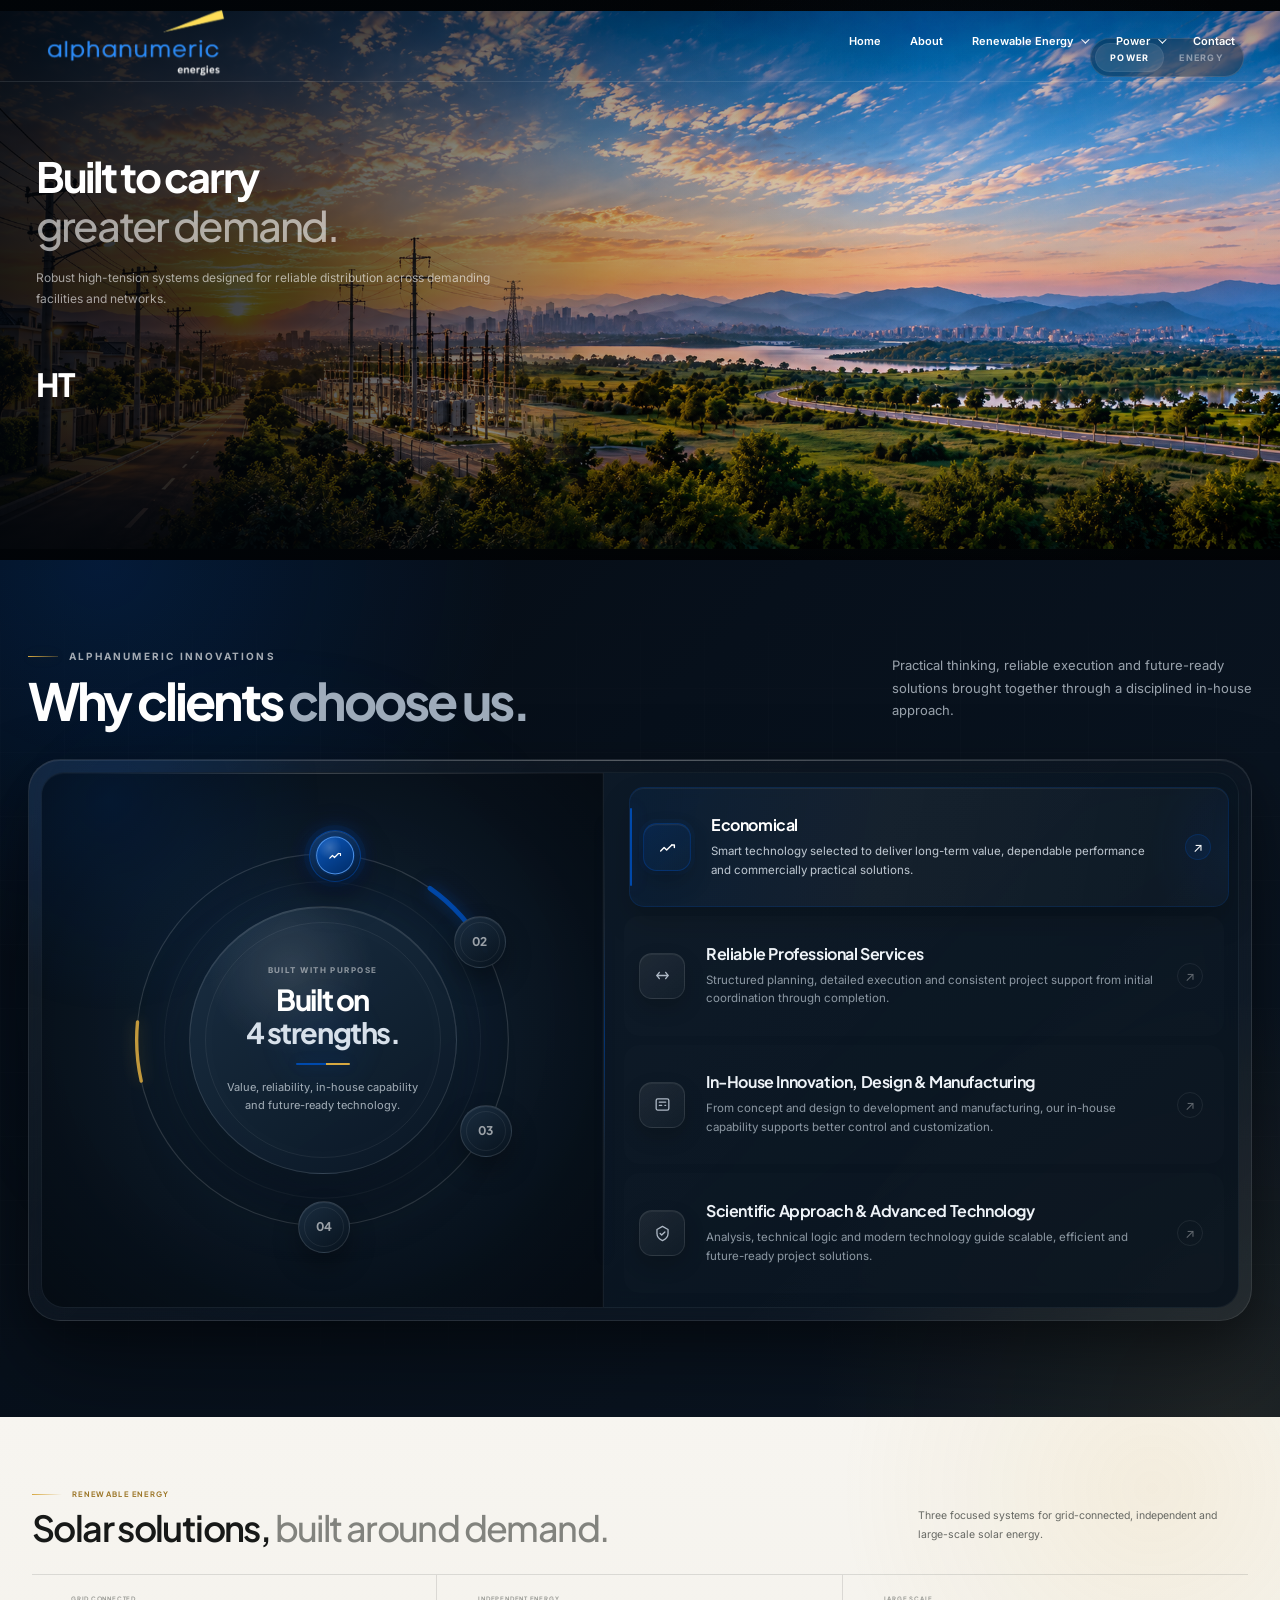
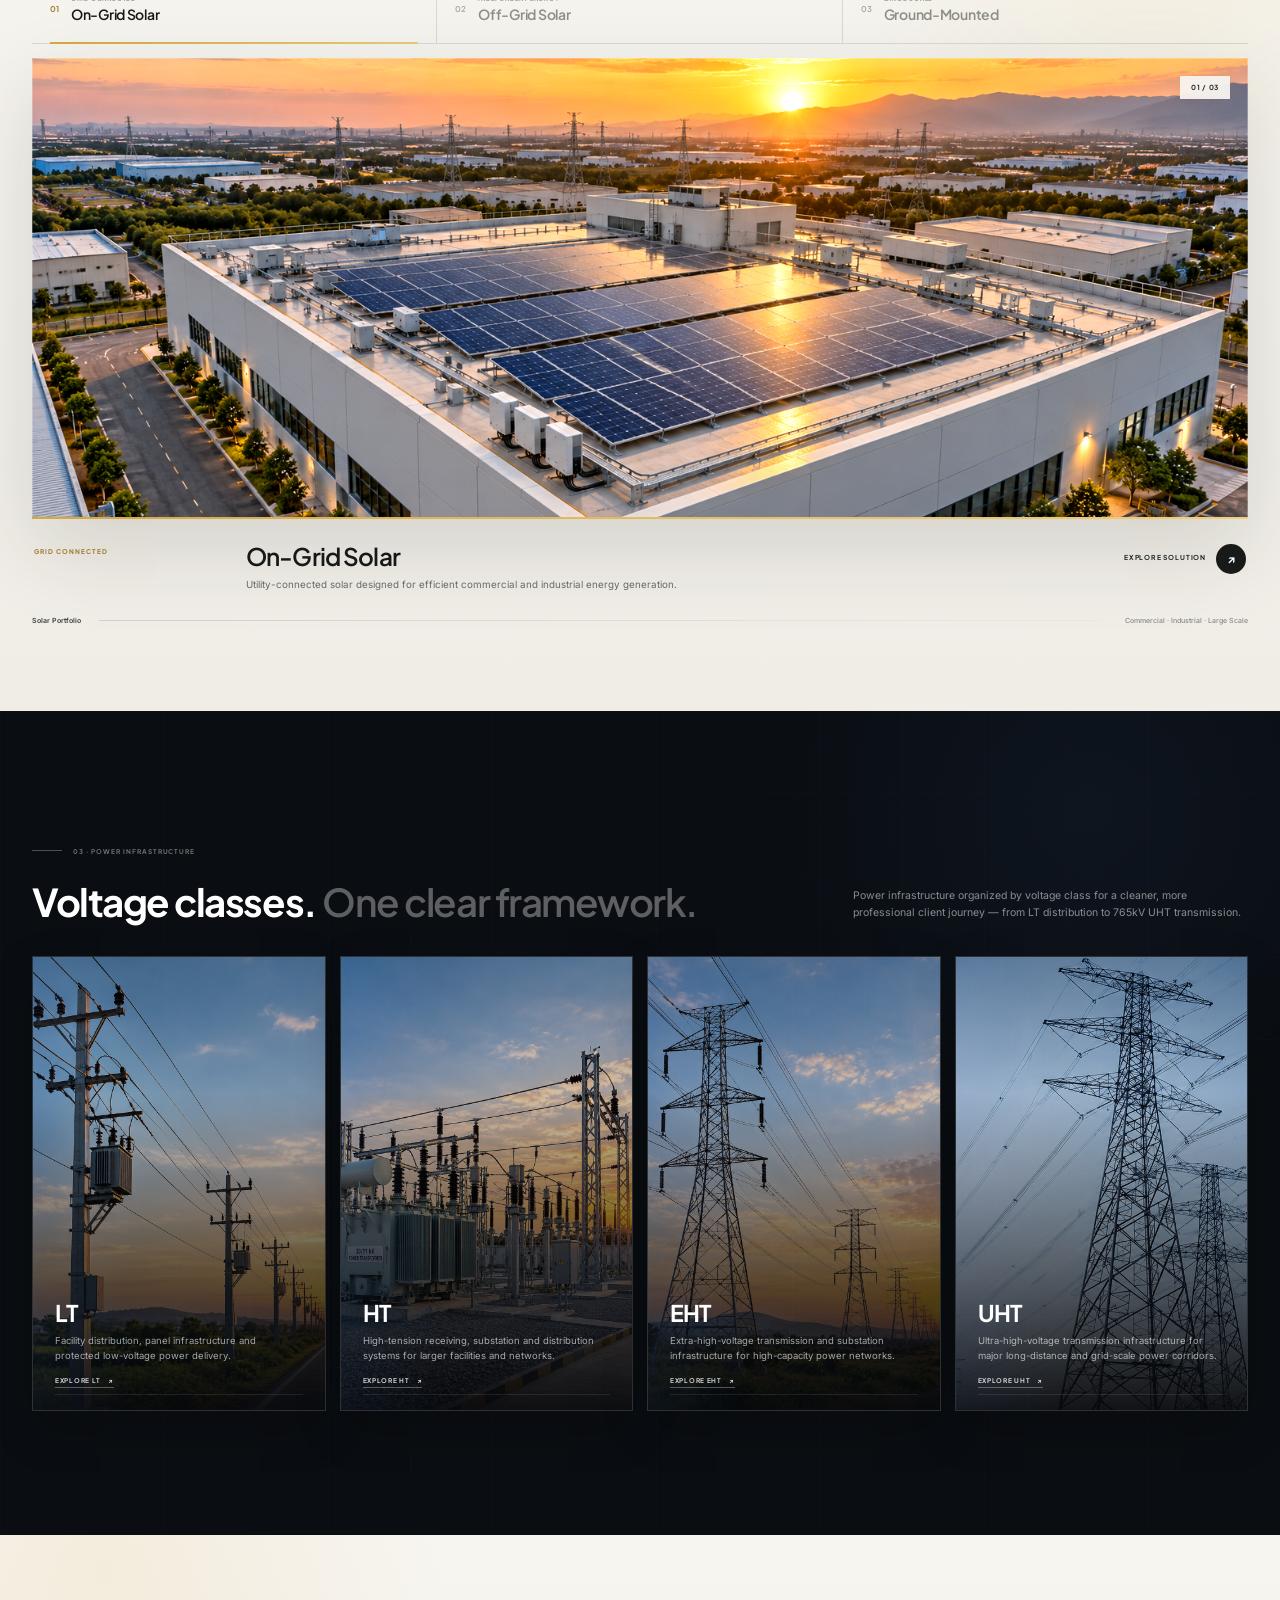
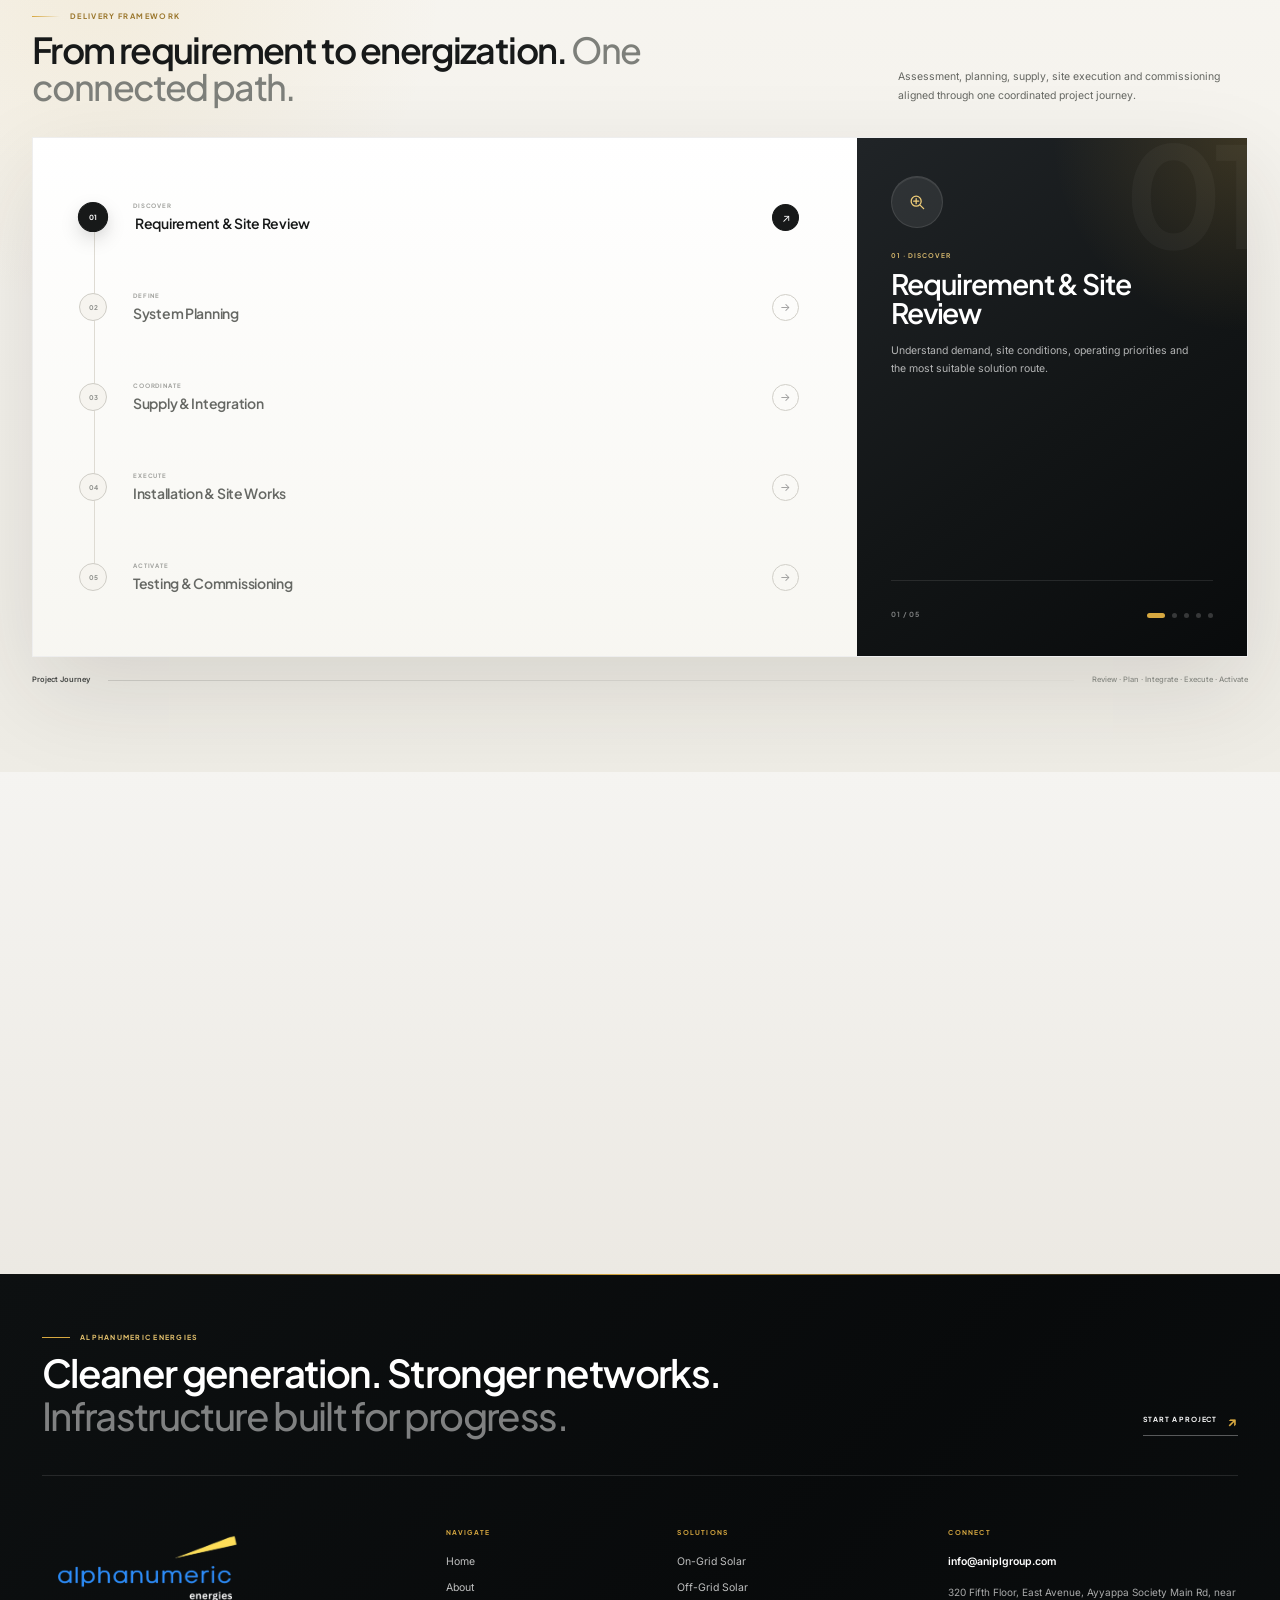
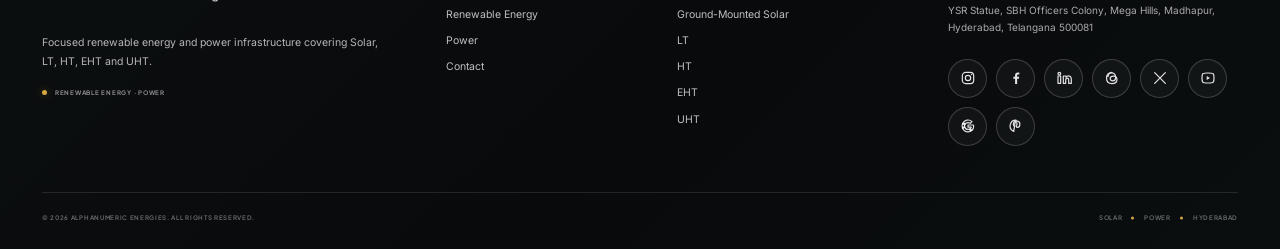
==== commit 5ac4cb0c: "s" ====
--- a/index.html
+++ b/index.html
@@ -1605,782 +1605,1017 @@
 <main>
 
 <!-- ============================================================
-     HERO — SOLAR / POWER
-     COMPLETE CSS + HTML + JAVASCRIPT
+     PREMIUM HERO
+     POWER FIRST → ENERGY SECOND
+     
+     POWER ANIMATION:
+     OFF → LT → HT → EHT → UHT → ENERGY
+     
+     IMAGE SIZE:
+     1935 × 813
+     
+     REQUIRED IMAGES:
+     assets/images/banners/power-off.png
+     assets/images/banners/power-on.png
+     assets/images/banners/reneableenergys1.png
      ============================================================ -->
 
 <style>
-.hero{
-  --hero-h:600px;
-  --ease:cubic-bezier(.16,1,.3,1);
-  --accent:#FFDE59;
-  --accent-rgb:255,222,89;
-
-  position:relative;
-  width:100%;
-  height:var(--hero-h);
-  min-height:var(--hero-h);
-  overflow:hidden;
-  isolation:isolate;
-  background:#05070a;
-  color:#fff;
-}
-
-.hero[data-mode="power"]{
-  --accent:#2C8EFE;
-  --accent-rgb:44,142,254;
-}
-
-
-/* BACKGROUND */
-
-.hero-bg{
-  position:absolute;
-  inset:0;
-  z-index:-10;
-  opacity:0;
-  transform:scale(1.02);
-  transition:
-    opacity 1.1s ease,
-    transform 7s ease,
-    filter 1s ease;
-}
-
-.hero-bg.active{
-  opacity:1;
-  transform:scale(1.065);
-}
-
-.hero-bg img{
-  width:100%;
-  height:100%;
-  display:block;
-  object-fit:cover;
-}
-
-.hero-bg.solar img{
-  object-position:center 52%;
-}
-
-.hero-bg.power img{
-  object-position:center 48%;
-}
-
-
-/* DARK CINEMATIC OVERLAY */
-
-.hero-overlay{
-  position:absolute;
-  inset:0;
-  z-index:-9;
-  pointer-events:none;
-
-  background:
-    linear-gradient(
-      90deg,
-      rgba(2,5,8,.94) 0%,
-      rgba(2,5,8,.80) 28%,
-      rgba(2,5,8,.50) 50%,
-      rgba(2,5,8,.14) 78%,
-      rgba(2,5,8,.04) 100%
-    ),
-    linear-gradient(
-      0deg,
-      rgba(0,0,0,.34),
-      transparent 48%
+
+/* ============================================================
+   HERO
+   ============================================================ */
+
+.hero-premium{
+    --accent:#2c8efe;
+    --accent-rgb:44,142,254;
+    --ease:cubic-bezier(.16,1,.3,1);
+
+    position:relative;
+    width:100%;
+    height:min(813px, calc(100vw * 813 / 1935));
+    min-height:560px;
+
+    overflow:hidden;
+    isolation:isolate;
+
+    background:#030609;
+    color:#fff;
+
+    font-family:"Inter",sans-serif;
+}
+
+
+/* ENERGY COLOR */
+
+.hero-premium[data-mode="energy"]{
+    --accent:#ffd45c;
+    --accent-rgb:255,212,92;
+}
+
+
+/* ============================================================
+   IMAGE STAGE
+   ============================================================ */
+
+.hero-media{
+    position:absolute;
+    inset:0;
+
+    overflow:hidden;
+
+    background:#030609;
+}
+
+
+/* ALL IMAGES */
+
+.hero-media img{
+    position:absolute;
+    inset:0;
+
+    width:100%;
+    height:100%;
+
+    display:block;
+
+    object-fit:contain;
+    object-position:center center;
+
+    user-select:none;
+    pointer-events:none;
+}
+
+
+/* ============================================================
+   POWER — OFF IMAGE
+   ============================================================ */
+
+.power-off{
+    z-index:1;
+
+    opacity:1;
+
+    transition:
+        opacity 1.2s ease,
+        filter 1.2s ease,
+        transform 8s ease;
+
+    transform:scale(1);
+}
+
+
+/* ============================================================
+   POWER — ON IMAGE
+   Progressive soft reveal
+   ============================================================ */
+
+.power-on{
+    --reveal:0%;
+
+    z-index:2;
+
+    opacity:1;
+
+    -webkit-mask-image:
+        linear-gradient(
+            90deg,
+            #000 0%,
+            #000 calc(100% - 100px),
+            transparent 100%
+        );
+
+    mask-image:
+        linear-gradient(
+            90deg,
+            #000 0%,
+            #000 calc(100% - 100px),
+            transparent 100%
+        );
+
+    -webkit-mask-repeat:no-repeat;
+    mask-repeat:no-repeat;
+
+    -webkit-mask-position:left center;
+    mask-position:left center;
+
+    -webkit-mask-size:
+        var(--reveal) 100%;
+
+    mask-size:
+        var(--reveal) 100%;
+
+    transition:
+        -webkit-mask-size 1.25s var(--ease),
+        mask-size 1.25s var(--ease),
+        opacity .8s ease;
+}
+
+
+/* LT */
+
+.hero-premium[data-power-stage="1"] .power-on{
+    --reveal:24%;
+}
+
+
+/* HT */
+
+.hero-premium[data-power-stage="2"] .power-on{
+    --reveal:46%;
+}
+
+
+/* EHT */
+
+.hero-premium[data-power-stage="3"] .power-on{
+    --reveal:74%;
+}
+
+
+/* UHT */
+
+.hero-premium[data-power-stage="4"] .power-on{
+    --reveal:106%;
+}
+
+
+/* ============================================================
+   ENERGY IMAGE
+   ============================================================ */
+
+.energy-image{
+    z-index:4;
+
+    opacity:0;
+
+    transform:scale(1.015);
+
+    transition:
+        opacity 1.35s ease,
+        transform 7s ease;
+}
+
+
+.hero-premium[data-mode="energy"]
+.energy-image{
+    opacity:1;
+    transform:scale(1.045);
+}
+
+
+/* ============================================================
+   CINEMATIC OVERLAYS
+   ============================================================ */
+
+.hero-shade{
+    position:absolute;
+    inset:0;
+
+    z-index:10;
+
+    pointer-events:none;
+
+    background:
+
+        linear-gradient(
+            90deg,
+            rgba(1,4,8,.89) 0%,
+            rgba(1,4,8,.70) 23%,
+            rgba(1,4,8,.28) 48%,
+            rgba(1,4,8,.05) 72%,
+            rgba(1,4,8,.12) 100%
+        ),
+
+        linear-gradient(
+            0deg,
+            rgba(0,0,0,.60) 0%,
+            transparent 25%,
+            transparent 72%,
+            rgba(0,0,0,.32) 100%
+        );
+}
+
+
+/* top subtle vignette */
+
+.hero-shade::before{
+    content:"";
+
+    position:absolute;
+    inset:0;
+
+    background:
+        radial-gradient(
+            circle at 75% 45%,
+            rgba(var(--accent-rgb),.06),
+            transparent 36%
+        );
+
+    transition:background .8s ease;
+}
+
+
+/* ============================================================
+   POWER MOVING ENERGY GLOW
+   ============================================================ */
+
+.power-energy-wave{
+    position:absolute;
+
+    z-index:11;
+
+    top:0;
+    bottom:0;
+
+    left:-15%;
+
+    width:14%;
+
+    opacity:0;
+
+    pointer-events:none;
+
+    background:
+        linear-gradient(
+            105deg,
+            transparent,
+            rgba(255,255,255,.01),
+            rgba(var(--accent-rgb),.10),
+            rgba(255,255,255,.16),
+            rgba(var(--accent-rgb),.08),
+            transparent
+        );
+
+    filter:blur(12px);
+
+    transform:skewX(-10deg);
+}
+
+
+.hero-premium[data-mode="power"]
+.power-energy-wave{
+    animation:
+        powerEnergySweep
+        4.8s
+        ease-in-out
+        infinite;
+}
+
+
+@keyframes powerEnergySweep{
+
+    0%{
+        left:-20%;
+        opacity:0;
+    }
+
+    18%{
+        opacity:.35;
+    }
+
+    78%{
+        opacity:.22;
+    }
+
+    100%{
+        left:112%;
+        opacity:0;
+    }
+}
+
+
+/* ============================================================
+   CONTENT
+   ============================================================ */
+
+.hero-container{
+    position:relative;
+
+    z-index:30;
+
+    width:min(1380px, calc(100% - 72px));
+    height:100%;
+
+    margin:auto;
+
+    display:flex;
+    align-items:center;
+}
+
+
+.hero-content{
+    width:min(570px,48vw);
+
+    padding-top:35px;
+}
+
+
+/* KICKER */
+
+.hero-kicker{
+    display:flex;
+    align-items:center;
+
+    gap:11px;
+
+    margin-bottom:19px;
+
+    color:rgba(255,255,255,.58);
+
+    font-size:10px;
+    font-weight:650;
+
+    letter-spacing:.22em;
+    text-transform:uppercase;
+}
+
+
+/* .hero-kicker-dot{
+    width:6px;
+    height:6px;
+
+    border-radius:50%;
+
+    background:var(--accent);
+
+    box-shadow:
+        0 0 12px rgba(var(--accent-rgb),.9),
+        0 0 28px rgba(var(--accent-rgb),.4);
+} */
+
+
+/* TITLE */
+
+.hero-title{
+    margin:0;
+
+    max-width:580px;
+
+    font-family:"Plus Jakarta Sans",sans-serif;
+
+    font-size:
+        clamp(34px,3.25vw,58px);
+
+    font-weight:700;
+
+    line-height:.99;
+
+    letter-spacing:-.055em;
+
+    color:#fff;
+}
+
+
+.hero-title .soft{
+    display:block;
+
+    margin-top:8px;
+
+    color:rgba(255,255,255,.60);
+
+    font-weight:500;
+}
+
+
+/* DESCRIPTION */
+
+.hero-description{
+    width:min(475px,100%);
+
+    margin:
+        21px
+        0
+        0;
+
+    color:rgba(255,255,255,.60);
+
+    font-size:12px;
+    font-weight:400;
+
+    line-height:1.75;
+}
+
+
+/* ============================================================
+   STAGE VALUE
+   ============================================================ */
+
+.power-value-wrap{
+    display:flex;
+    align-items:flex-end;
+
+    gap:14px;
+
+    margin-top:30px;
+
+    min-height:61px;
+}
+
+
+.power-code{
+    font-family:"Plus Jakarta Sans",sans-serif;
+
+    font-size:32px;
+    font-weight:750;
+
+    line-height:1;
+
+    letter-spacing:-.04em;
+
+    color:#fff;
+}
+
+
+.power-voltage{
+    padding-bottom:3px;
+
+    color:rgba(255,255,255,.65);
+
+    font-size:12px;
+    font-weight:550;
+
+    letter-spacing:.02em;
+}
+
+
+/* text transition */
+
+.hero-content.is-changing
+.hero-kicker{
+    animation:
+        heroSmallReveal
+        .72s
+        var(--ease);
+}
+
+
+.hero-content.is-changing
+.hero-title{
+    animation:
+        heroTitleReveal
+        .86s
+        var(--ease);
+}
+
+
+.hero-content.is-changing
+.hero-description{
+    animation:
+        heroTextReveal
+        1s
+        var(--ease);
+}
+
+
+.hero-content.is-changing
+.power-value-wrap{
+    animation:
+        heroValueReveal
+        .82s
+        var(--ease);
+}
+
+
+@keyframes heroTitleReveal{
+
+    0%{
+        opacity:0;
+
+        transform:
+            translateY(26px);
+
+        filter:blur(8px);
+    }
+
+    100%{
+        opacity:1;
+
+        transform:none;
+
+        filter:blur(0);
+    }
+}
+
+
+@keyframes heroTextReveal{
+
+    0%{
+        opacity:0;
+        transform:translateY(13px);
+    }
+
+    100%{
+        opacity:1;
+        transform:none;
+    }
+}
+
+
+@keyframes heroSmallReveal{
+
+    0%{
+        opacity:0;
+        transform:translateY(-8px);
+    }
+
+    100%{
+        opacity:1;
+        transform:none;
+    }
+}
+
+
+@keyframes heroValueReveal{
+
+    0%{
+        opacity:0;
+
+        transform:
+            translateX(-16px);
+
+        filter:blur(5px);
+    }
+
+    100%{
+        opacity:1;
+
+        transform:none;
+
+        filter:blur(0);
+    }
+}
+
+
+/* ============================================================
+   POWER STAGE NAV
+   ============================================================ */
+
+.power-stage-nav{
+    position:absolute;
+
+    z-index:40;
+
+    right:max(
+        34px,
+        calc(
+            (
+                100vw -
+                min(1380px, calc(100% - 72px))
+            ) / 2
+        )
     );
-}
-
-
-/* BRAND AMBIENT GLOW */
-
-.hero-brand-glow{
-  position:absolute;
-  right:7%;
-  top:17%;
-  z-index:-7;
-
-  width:380px;
-  height:380px;
-
-  border-radius:50%;
-
-  background:
-    radial-gradient(
-      circle,
-      rgba(var(--accent-rgb),.17),
-      rgba(var(--accent-rgb),.05) 38%,
-      transparent 70%
+
+    bottom:42px;
+
+    display:flex;
+    align-items:center;
+
+    gap:7px;
+
+    transition:
+        opacity .5s ease,
+        transform .5s ease;
+}
+
+
+.hero-premium[data-mode="energy"]
+.power-stage-nav{
+    opacity:0;
+
+    pointer-events:none;
+
+    transform:
+        translateY(10px);
+}
+
+
+/* STAGE BUTTON */
+
+.power-stage{
+    position:relative;
+
+    min-width:76px;
+
+    padding:
+        11px
+        13px;
+
+    border:
+        1px solid
+        rgba(255,255,255,.10);
+
+    border-radius:8px;
+
+    outline:0;
+
+    background:
+        rgba(5,10,16,.34);
+
+    backdrop-filter:
+        blur(14px);
+
+    -webkit-backdrop-filter:
+        blur(14px);
+
+    color:
+        rgba(255,255,255,.43);
+
+    cursor:pointer;
+
+    text-align:left;
+
+    transition:
+        background .45s ease,
+        border-color .45s ease,
+        transform .45s var(--ease),
+        color .45s ease;
+}
+
+
+.power-stage:hover{
+    color:#fff;
+
+    border-color:
+        rgba(255,255,255,.25);
+}
+
+
+.power-stage.active{
+    color:#fff;
+
+    background:
+        rgba(
+            var(--accent-rgb),
+            .13
+        );
+
+    border-color:
+        rgba(
+            var(--accent-rgb),
+            .48
+        );
+
+    transform:
+        translateY(-4px);
+}
+
+
+.power-stage strong{
+    display:block;
+
+    font-family:
+        "Plus Jakarta Sans",
+        sans-serif;
+
+    font-size:12px;
+
+    line-height:1;
+
+    letter-spacing:.06em;
+}
+
+
+.power-stage small{
+    display:block;
+
+    margin-top:6px;
+
+    font-size:8.5px;
+
+    color:
+        rgba(255,255,255,.48);
+
+    white-space:nowrap;
+}
+
+
+.power-stage.active small{
+    color:
+        rgba(255,255,255,.72);
+}
+
+
+/* ACTIVE LIGHT */
+
+.power-stage::before{
+    content:"";
+
+    position:absolute;
+
+    left:12px;
+    right:12px;
+    bottom:-1px;
+
+    height:1px;
+
+    background:
+        linear-gradient(
+            90deg,
+            transparent,
+            var(--accent),
+            #fff,
+            var(--accent),
+            transparent
+        );
+
+    transform:
+        scaleX(.15);
+
+    opacity:0;
+
+    transition:
+        opacity .4s ease,
+        transform .6s var(--ease);
+
+    box-shadow:
+        0 0 10px
+        rgba(var(--accent-rgb),.8);
+}
+
+
+.power-stage.active::before{
+    opacity:1;
+    transform:scaleX(1);
+}
+
+
+/* ============================================================
+   POWER / ENERGY SWITCH
+   ============================================================ */
+
+.hero-mode-switch{
+    position:absolute;
+
+    z-index:45;
+
+    top:38px;
+
+    right:max(
+        34px,
+        calc(
+            (
+                100vw -
+                min(1380px, calc(100% - 72px))
+            ) / 2
+        )
     );
 
-  filter:blur(26px);
-  pointer-events:none;
-
-  animation:
-    heroGlow 5.5s ease-in-out infinite;
-}
-
-@keyframes heroGlow{
-  0%,100%{
-    transform:scale(.9);
-    opacity:.45;
-  }
-
-  50%{
-    transform:scale(1.08);
-    opacity:.82;
-  }
-}
-
-
-/* BACKGROUND LIGHT SWEEP */
-
-.hero-light-sweep{
-  position:absolute;
-  top:-20%;
-  bottom:-20%;
-  left:-30%;
-
-  width:22%;
-  z-index:-6;
-
-  pointer-events:none;
-
-  background:
-    linear-gradient(
-      105deg,
-      transparent,
-      rgba(255,255,255,.025),
-      rgba(var(--accent-rgb),.11),
-      rgba(255,255,255,.04),
-      transparent
-    );
-
-  transform:skewX(-18deg);
-
-  animation:
-    heroSweep 7s ease-in-out infinite;
-}
-
-@keyframes heroSweep{
-  0%{
-    left:-30%;
+    display:flex;
+
+    padding:4px;
+
+    border:
+        1px solid
+        rgba(255,255,255,.12);
+
+    border-radius:999px;
+
+    background:
+        rgba(3,7,12,.30);
+
+    backdrop-filter:
+        blur(14px);
+
+    -webkit-backdrop-filter:
+        blur(14px);
+}
+
+
+.mode-button{
+    position:relative;
+
+    border:0;
+    outline:0;
+
+    padding:
+        9px
+        15px;
+
+    border-radius:999px;
+
+    background:transparent;
+
+    color:
+        rgba(255,255,255,.43);
+
+    cursor:pointer;
+
+    font-size:9px;
+    font-weight:700;
+
+    letter-spacing:.14em;
+
+    transition:
+        color .4s ease,
+        background .4s ease,
+        box-shadow .4s ease;
+}
+
+
+.mode-button.active{
+    color:#fff;
+
+    background:
+        rgba(255,255,255,.10);
+
+    box-shadow:
+        inset 0 0 0 1px
+        rgba(255,255,255,.05);
+}
+
+
+/* ============================================================
+   ENERGY SERVICES
+   ============================================================ */
+
+.energy-services{
+    display:flex;
+
+    gap:8px;
+
+    margin-top:29px;
+
     opacity:0;
-  }
-
-  20%{
-    opacity:.55;
-  }
-
-  70%{
-    opacity:.42;
-  }
-
-  100%{
-    left:115%;
+
+    transform:
+        translateY(10px);
+
+    pointer-events:none;
+
+    transition:
+        opacity .7s ease,
+        transform .7s var(--ease);
+}
+
+
+.hero-premium[data-mode="energy"]
+.energy-services{
+    opacity:1;
+    transform:none;
+}
+
+
+.energy-service{
+    padding:
+        8px
+        12px;
+
+    border:
+        1px solid
+        rgba(255,255,255,.13);
+
+    border-radius:999px;
+
+    background:
+        rgba(0,0,0,.18);
+
+    backdrop-filter:
+        blur(10px);
+
+    -webkit-backdrop-filter:
+        blur(10px);
+
+    color:
+        rgba(255,255,255,.72);
+
+    font-size:9px;
+
+    letter-spacing:.04em;
+
     opacity:0;
-  }
+
+    transform:
+        translateY(10px);
+}
+
+
+.hero-premium[data-mode="energy"]
+.energy-service:nth-child(1){
+    animation:
+        energyChip .6s .35s forwards;
+}
+
+
+.hero-premium[data-mode="energy"]
+.energy-service:nth-child(2){
+    animation:
+        energyChip .6s .53s forwards;
+}
+
+
+.hero-premium[data-mode="energy"]
+.energy-service:nth-child(3){
+    animation:
+        energyChip .6s .71s forwards;
+}
+
+
+@keyframes energyChip{
+
+    to{
+        opacity:1;
+        transform:none;
+    }
 }
 
 
 /* ============================================================
-   SOLAR / POWER ENERGY FLOW
+   TRANSITION FLASH
    ============================================================ */
 
-.hero-mode-flow{
-  position:absolute;
-
-  top:92px;
-
-  right:max(
-    26px,
-    calc(
-      (
-        100vw -
-        min(1380px, calc(100% - 64px))
-      ) / 2
-    )
-  );
-
-  z-index:30;
-
-  width:360px;
-
-  display:grid;
-  grid-template-columns:auto 1fr auto;
-  align-items:center;
-  gap:18px;
-}
-
-
-/* SOLAR / POWER TEXT */
-
-.flow-node{
-  position:relative;
-
-  padding:0 0 10px;
-
-  border:0;
-  outline:0;
-
-  background:transparent;
-
-  color:rgba(255,255,255,.35);
-
-  cursor:pointer;
-
-  font-family:"Plus Jakarta Sans",sans-serif;
-
-  transition:
-    color .5s ease,
-    transform .6s var(--ease),
-    text-shadow .5s ease;
-}
-
-.flow-node-text{
-  position:relative;
-  z-index:2;
-
-  display:block;
-
-  font-size:15px;
-  font-weight:700;
-
-  line-height:1;
-
-  letter-spacing:.14em;
-
-  transition:
-    letter-spacing .6s var(--ease),
-    transform .6s var(--ease);
-}
-
-.flow-node.active{
-  color:#fff;
-
-  transform:
-    translateY(-2px);
-
-  text-shadow:
-    0 0 16px rgba(var(--accent-rgb),.42),
-    0 0 35px rgba(var(--accent-rgb),.20);
-}
-
-.flow-node.active .flow-node-text{
-  letter-spacing:.19em;
-}
-
-
-/* ACTIVE UNDERLINE */
-
-.flow-node::after{
-  content:"";
-
-  position:absolute;
-
-  left:50%;
-  bottom:0;
-
-  width:100%;
-  height:2px;
-
-  border-radius:100px;
-
-  background:
-    linear-gradient(
-      90deg,
-      transparent,
-      var(--accent),
-      #fff,
-      var(--accent),
-      transparent
-    );
-
-  transform:
-    translateX(-50%)
-    scaleX(.12);
-
-  opacity:0;
-
-  transition:
-    transform .65s var(--ease),
-    opacity .4s ease;
-
-  box-shadow:
-    0 0 10px rgba(var(--accent-rgb),.55),
-    0 0 22px rgba(var(--accent-rgb),.20);
-}
-
-.flow-node.active::after{
-  opacity:1;
-
-  transform:
-    translateX(-50%)
-    scaleX(1);
-}
-
-
-/* ============================================================
-   ENERGY TRACK
-   ============================================================ */
-
-.flow-track{
-  position:relative;
-  height:36px;
-}
-
-
-/* 3 POWER LINES */
-
-.flow-track-line{
-  position:absolute;
-
-  left:0;
-  right:0;
-
-  height:1px;
-
-  overflow:hidden;
-
-  background:
-    linear-gradient(
-      90deg,
-      rgba(255,255,255,.06),
-      rgba(255,255,255,.22) 50%,
-      rgba(255,255,255,.06)
-    );
-}
-
-.flow-track-line.line-1{
-  top:8px;
-}
-
-.flow-track-line.line-2{
-  top:18px;
-}
-
-.flow-track-line.line-3{
-  top:28px;
-}
-
-
-/* MOVING LIGHT INSIDE LINES */
-
-.flow-track-line::after{
-  content:"";
-
-  position:absolute;
-
-  top:0;
-  left:-28%;
-
-  width:28%;
-  height:100%;
-
-  background:
-    linear-gradient(
-      90deg,
-      transparent,
-      rgba(var(--accent-rgb),.75),
-      #fff,
-      rgba(var(--accent-rgb),.9),
-      transparent
-    );
-
-  box-shadow:
-    0 0 10px rgba(var(--accent-rgb),.65);
-
-  animation:
-    lineEnergyMove 2.5s linear infinite;
-}
-
-.flow-track-line.line-2::after{
-  animation-delay:.35s;
-}
-
-.flow-track-line.line-3::after{
-  animation-delay:.7s;
-}
-
-@keyframes lineEnergyMove{
-  from{
-    left:-28%;
-  }
-
-  to{
-    left:115%;
-  }
-}
-
-
-/* ============================================================
-   MAIN FOCUS ENERGY
-   ============================================================ */
-
-.flow-focus{
-  position:absolute;
-
-  left:0%;
-  top:50%;
-
-  width:12px;
-  height:12px;
-
-  border-radius:50%;
-
-  background:#fff;
-
-  transform:
-    translate(-50%,-50%);
-
-  box-shadow:
-    0 0 0 5px rgba(var(--accent-rgb),.12),
-    0 0 18px rgba(var(--accent-rgb),.95),
-    0 0 42px rgba(var(--accent-rgb),.38);
-
-  transition:
-    left .95s var(--ease),
-    box-shadow .5s ease;
-}
-
-
-/* POWER MODE = MOVE FOCUS RIGHT */
-
-.hero[data-mode="power"]
-.flow-focus{
-  left:100%;
-}
-
-
-/* PULSE AROUND FOCUS */
-
-.flow-focus::before,
-.flow-focus::after{
-  content:"";
-
-  position:absolute;
-  border-radius:50%;
-
-  pointer-events:none;
-}
-
-.flow-focus::before{
-  inset:-8px;
-
-  border:
-    1px solid
-    rgba(var(--accent-rgb),.32);
-
-  animation:
-    focusPulseOne 2s ease-out infinite;
-}
-
-.flow-focus::after{
-  inset:-15px;
-
-  border:
-    1px solid
-    rgba(var(--accent-rgb),.12);
-
-  animation:
-    focusPulseTwo 2s ease-out infinite;
-}
-
-@keyframes focusPulseOne{
-  0%{
-    transform:scale(.5);
-    opacity:.9;
-  }
-
-  100%{
-    transform:scale(1.6);
+.hero-flash{
+    position:absolute;
+
+    z-index:20;
+
+    left:64%;
+    top:50%;
+
+    width:7px;
+    height:7px;
+
+    border-radius:50%;
+
+    background:var(--accent);
+
+    pointer-events:none;
+
     opacity:0;
-  }
-}
-
-@keyframes focusPulseTwo{
-  0%{
-    transform:scale(.35);
-    opacity:.6;
-  }
-
-  100%{
-    transform:scale(1.4);
-    opacity:0;
-  }
-}
-
-
-/* ============================================================
-   FAST ENERGY PARTICLES
-   ============================================================ */
-
-.flow-particle{
-  position:absolute;
-
-  top:50%;
-
-  width:6px;
-  height:6px;
-
-  border-radius:50%;
-
-  background:
-    var(--accent);
-
-  box-shadow:
-    0 0 12px
-    rgba(var(--accent-rgb),.95);
-
-  opacity:0;
-
-  animation:
-    flowParticleMove 2.8s linear infinite;
-}
-
-.flow-particle.p1{
-  animation-delay:0s;
-}
-
-.flow-particle.p2{
-  animation-delay:.9s;
-}
-
-.flow-particle.p3{
-  animation-delay:1.8s;
-}
-
-@keyframes flowParticleMove{
-
-  0%{
-    left:0%;
-    opacity:0;
-    transform:
-      translate(-50%,-50%)
-      scale(.3);
-  }
-
-  12%{
-    opacity:1;
-  }
-
-  50%{
-    opacity:1;
-
-    transform:
-      translate(-50%,-50%)
-      scale(1);
-  }
-
-  90%{
-    opacity:1;
-  }
-
-  100%{
-    left:100%;
-    opacity:0;
-
-    transform:
-      translate(-50%,-50%)
-      scale(.3);
-  }
-}
-
-
-/* ============================================================
-   HERO CONTENT
-   ONLY HEADING + TAGLINE
-   ============================================================ */
-
-.hero-shell{
-  width:
-    min(
-      1380px,
-      calc(100% - 64px)
-    );
-
-  height:100%;
-
-  margin:auto;
-
-  display:flex;
-  align-items:center;
-}
-
-.hero-copy{
-  position:relative;
-  z-index:10;
-
-  width:min(620px,55vw);
-}
-
-
-/* HEADING */
-
-.hero-title{
-  margin:0;
-
-  max-width:600px;
-
-  color:#fff;
-
-  font:
-    700
-    clamp(30px,3vw,46px)/1.04
-    "Plus Jakarta Sans",
-    sans-serif;
-
-  letter-spacing:-.035em;
-}
-
-.hero-title span{
-  display:block;
-
-  margin-top:5px;
-
-  color:
-    rgba(255,255,255,.70);
-
-  font-weight:600;
-}
-
-
-/* TAGLINE */
-
-.hero-tagline{
-  max-width:490px;
-
-  margin:
-    16px
-    0
-    0;
-
-  color:
-    rgba(255,255,255,.60);
-
-  font:
-    400
-    11.5px/1.75
-    "Inter",
-    sans-serif;
-}
-
-
-/* ============================================================
-   CONTENT CHANGE
-   ============================================================ */
-
-.hero-copy.is-changing
-.hero-title{
-  animation:
-    heroTitleReveal
-    .78s
-    var(--ease);
-}
-
-.hero-copy.is-changing
-.hero-tagline{
-  animation:
-    heroTagReveal
-    .95s
-    var(--ease);
-}
-
-@keyframes heroTitleReveal{
-
-  0%{
-    opacity:0;
-
-    transform:
-      translateY(18px);
-
-    filter:
-      blur(6px);
-  }
-
-  100%{
-    opacity:1;
-
-    transform:
-      translateY(0);
-
-    filter:
-      blur(0);
-  }
-}
-
-@keyframes heroTagReveal{
-
-  0%{
-    opacity:0;
-
-    transform:
-      translateY(12px);
-  }
-
-  100%{
-    opacity:1;
-
-    transform:none;
-  }
-}
-
-
-/* ============================================================
-   MODE CHANGE FLASH
-   ============================================================ */
-
-.hero-transition-light{
-  position:absolute;
-
-  right:23%;
-  top:48%;
-
-  z-index:5;
-
-  width:8px;
-  height:8px;
-
-  border-radius:50%;
-
-  background:
-    var(--accent);
-
-  opacity:0;
-
-  pointer-events:none;
-
-  box-shadow:
-    0 0 65px 30px
-    rgba(var(--accent-rgb),.22);
-}
-
-.hero-transition-light.play{
-  animation:
-    transitionLight
-    .95s
-    ease-out;
-}
-
-@keyframes transitionLight{
-
-  0%{
-    opacity:0;
-
-    transform:
-      scale(.1);
-  }
-
-  28%{
-    opacity:.8;
-  }
-
-  100%{
-    opacity:0;
-
-    transform:
-      scale(14);
-  }
+
+    box-shadow:
+        0 0 100px 40px
+        rgba(var(--accent-rgb),.22);
+}
+
+
+.hero-flash.play{
+    animation:
+        heroFlash
+        .9s
+        ease-out;
+}
+
+
+@keyframes heroFlash{
+
+    0%{
+        opacity:0;
+
+        transform:
+            scale(.1);
+    }
+
+    25%{
+        opacity:.7;
+    }
+
+    100%{
+        opacity:0;
+
+        transform:
+            scale(17);
+    }
 }
 
 
@@ -2390,2980 +2625,5242 @@
 
 @media(max-width:1100px){
 
-  .hero{
-    --hero-h:500px;
-  }
-
-  .hero-mode-flow{
-    width:320px;
-    top:84px;
-  }
-
-  .hero-copy{
-    width:min(580px,64vw);
-  }
-
-}
-
-
-@media(max-width:820px){
-
-  .hero{
-    --hero-h:480px;
-  }
-
-  .hero-mode-flow{
-    width:270px;
-    top:79px;
-  }
-
-  .flow-node-text{
-    font-size:13px;
-  }
-
-  .hero-copy{
-    width:72%;
-  }
-
-  .hero-title{
-    font-size:
-      clamp(
-        28px,
-        5vw,
-        39px
-      );
-  }
-
-}
-
-
-@media(max-width:700px){
-
-  .hero{
-    --hero-h:455px;
-  }
-
-  .hero-shell{
-    width:
-      calc(100% - 32px);
-  }
-
-  .hero-mode-flow{
-    top:72px;
-    right:16px;
-
-    width:215px;
-
-    gap:10px;
-  }
-
-  .flow-node{
-    padding-bottom:8px;
-  }
-
-  .flow-node-text{
-    font-size:10px;
-    letter-spacing:.11em;
-  }
-
-  .flow-node.active
-  .flow-node-text{
-    letter-spacing:.15em;
-  }
-
-  .flow-track{
-    height:26px;
-  }
-
-  .flow-track-line.line-1{
-    top:5px;
-  }
-
-  .flow-track-line.line-2{
-    top:13px;
-  }
-
-  .flow-track-line.line-3{
-    top:21px;
-  }
-
-  .flow-focus{
-    width:9px;
-    height:9px;
-  }
-
-  .flow-particle{
-    width:5px;
-    height:5px;
-  }
-
-  .hero-copy{
-    width:82%;
-  }
-
-  .hero-title{
-    font-size:
-      clamp(
-        25px,
-        7vw,
-        34px
-      );
-  }
-
-  .hero-tagline{
-    font-size:10.5px;
-    line-height:1.7;
-  }
-
-  .hero-bg.solar img,
-  .hero-bg.power img{
-    object-position:center center;
-  }
-
-}
-
-
-@media(max-width:480px){
-
-  .hero{
-    --hero-h:440px;
-  }
-
-  .hero-mode-flow{
-    width:190px;
-    top:70px;
-  }
-
-  .flow-node-text{
-    font-size:9px;
-  }
-
-  .hero-copy{
-    width:90%;
-  }
-
-  .hero-title{
-    font-size:
-      clamp(
-        24px,
-        7.8vw,
-        31px
-      );
-  }
-
-}
-
-
-/* REDUCED MOTION */
+    .hero-premium{
+        min-height:530px;
+    }
+
+    .hero-content{
+        width:55%;
+    }
+
+    .power-stage-nav{
+        bottom:28px;
+    }
+
+}
+
+
+@media(max-width:850px){
+
+    .hero-premium{
+        height:540px;
+        min-height:540px;
+    }
+
+    .hero-container{
+        width:
+            calc(100% - 40px);
+    }
+
+    .hero-content{
+        width:68%;
+    }
+
+    .hero-mode-switch{
+        right:20px;
+        top:25px;
+    }
+
+    .power-stage-nav{
+        left:20px;
+        right:20px;
+
+        bottom:20px;
+
+        justify-content:flex-end;
+    }
+
+    .power-stage{
+        min-width:auto;
+
+        padding:
+            9px
+            10px;
+    }
+
+    .power-stage small{
+        display:none;
+    }
+
+}
+
+
+@media(max-width:650px){
+
+    .hero-premium{
+        height:570px;
+        min-height:570px;
+    }
+
+    .hero-container{
+        width:
+            calc(100% - 30px);
+
+        align-items:center;
+    }
+
+    .hero-content{
+        width:90%;
+
+        padding-top:20px;
+    }
+
+    .hero-title{
+        font-size:
+            clamp(
+                30px,
+                9vw,
+                42px
+            );
+    }
+
+    .hero-description{
+        width:86%;
+
+        font-size:10.5px;
+    }
+
+    .hero-mode-switch{
+        top:18px;
+        right:15px;
+    }
+
+    .mode-button{
+        padding:
+            7px
+            10px;
+
+        font-size:8px;
+    }
+
+    .power-stage-nav{
+        left:15px;
+        right:15px;
+
+        justify-content:space-between;
+
+        gap:4px;
+    }
+
+    .power-stage{
+        flex:1;
+
+        padding:
+            8px
+            7px;
+
+        text-align:center;
+    }
+
+    .power-stage strong{
+        font-size:10px;
+    }
+
+    .energy-services{
+        flex-wrap:wrap;
+    }
+
+}
+
+
+/* ============================================================
+   REDUCED MOTION
+   ============================================================ */
 
 @media(prefers-reduced-motion:reduce){
 
-  .hero-bg,
-  .hero-brand-glow,
-  .hero-light-sweep,
-  .flow-track-line::after,
-  .flow-focus,
-  .flow-focus::before,
-  .flow-focus::after,
-  .flow-particle,
-  .hero-copy,
-  .hero-transition-light{
-    animation:none !important;
-    transition:none !important;
-  }
-
-}
+    .power-on,
+    .energy-image,
+    .hero-content *,
+    .power-energy-wave,
+    .hero-flash,
+    .energy-service{
+        animation:none !important;
+        transition:none !important;
+    }
+
+}
+
 </style>
-
-
-<section
-  class="hero"
-  id="hero"
-  data-mode="solar"
->
-
-  <!-- SOLAR IMAGE -->
-
-  <div
-    class="hero-bg solar active"
-    data-bg="solar"
-  >
-
-    <img
-      src="assets/images/banners/reneableenergys1.png"
-      alt="Solar energy"
-    >
-
-  </div>
-
-
-  <!-- POWER IMAGE -->
-
-  <div
-    class="hero-bg power"
-    data-bg="power"
-  >
-
-    <img
-      src="assets/images/banners/transmission-2.png"
-      alt="Power infrastructure"
-    >
-
-  </div>
-
-
-  <!-- OVERLAY -->
-
-  <div
-    class="hero-overlay"
-    aria-hidden="true"
-  ></div>
-
-
-  <!-- BRAND COLOR GLOW -->
-
-  <div
-    class="hero-brand-glow"
-    aria-hidden="true"
-  ></div>
-
-
-  <!-- MOVING LIGHT -->
-
-  <div
-    class="hero-light-sweep"
-    aria-hidden="true"
-  ></div>
-
-
-  <!-- ========================================================
-       SOLAR / POWER ENERGY FLOW
-       ======================================================== -->
-
-  <div
-    class="hero-mode-flow"
-    id="heroModeFlow"
-  >
-
-
-    <!-- SOLAR -->
-
-    <button
-      class="flow-node active"
-      data-mode="solar"
-      type="button"
-      aria-label="Show Solar"
-    >
-
-      <span class="flow-node-text">
-        SOLAR
-      </span>
-
-    </button>
-
-
-
-    <!-- FLOW -->
-
-    <div
-      class="flow-track"
-      aria-hidden="true"
-    >
-
-      <span
-        class="flow-track-line line-1"
-      ></span>
-
-      <span
-        class="flow-track-line line-2"
-      ></span>
-
-      <span
-        class="flow-track-line line-3"
-      ></span>
-
-
-      <span
-        class="flow-particle p1"
-      ></span>
-
-      <span
-        class="flow-particle p2"
-      ></span>
-
-      <span
-        class="flow-particle p3"
-      ></span>
-
-
-      <span
-        class="flow-focus"
-      ></span>
-
-    </div>
-
-
-
-    <!-- POWER -->
-
-    <button
-      class="flow-node"
-      data-mode="power"
-      type="button"
-      aria-label="Show Power"
-    >
-
-      <span class="flow-node-text">
-        POWER
-      </span>
-
-    </button>
-
-
-  </div>
-
-
-
-  <!-- ========================================================
-       MAIN CONTENT
-       ONLY HEADING + TAGLINE
-       ======================================================== -->
-
-  <div class="hero-shell">
-
-    <div
-      class="hero-copy"
-      id="heroCopy"
-    >
-
-      <h1
-        class="hero-title"
-        id="heroTitle"
-      >
-        Solar built for business.
-        <span>
-          Clean power. Long-term value.
-        </span>
-      </h1>
-
-
-      <p
-        class="hero-tagline"
-        id="heroTagline"
-      >
-        On-grid, off-grid and ground-mounted solar for commercial,
-        industrial and large-scale applications.
-      </p>
-
-    </div>
-
-  </div>
-
-
-
-  <!-- TRANSITION LIGHT -->
-
-  <span
-    class="hero-transition-light"
-    id="heroTransitionLight"
-    aria-hidden="true"
-  ></span>
-
-</section>
-
-
-<script>
-(() => {
-
-  const hero =
-    document.getElementById("hero");
-
-  const heroCopy =
-    document.getElementById("heroCopy");
-
-  const heroTitle =
-    document.getElementById("heroTitle");
-
-  const heroTagline =
-    document.getElementById("heroTagline");
-
-  const transitionLight =
-    document.getElementById(
-      "heroTransitionLight"
-    );
-
-  const flowNodes = [
-    ...document.querySelectorAll(
-      ".flow-node"
-    )
-  ];
-
-  const heroBackgrounds = [
-    ...document.querySelectorAll(
-      ".hero-bg"
-    )
-  ];
-
-
-  const modes = {
-
-    solar:{
-
-      title:
-        `Solar built for business.
-         <span>
-           Clean power. Long-term value.
-         </span>`,
-
-      tagline:
-        `On-grid, off-grid and ground-mounted solar for commercial, industrial and large-scale applications.`
-
-    },
-
-
-    power:{
-
-      title:
-        `Power built for scale.
-         <span>
-           Reliable networks. Stronger infrastructure.
-         </span>`,
-
-      tagline:
-        `LT, HT, EHT and UHT power solutions for distribution, substations and transmission infrastructure.`
-
-    }
-
-  };
-
-
-  let currentMode =
-    "solar";
-
-  let heroTimer =
-    null;
-
-  const heroDuration =
-    6200;
-
-
-
-  function playTransition(){
-
-    transitionLight.classList.remove(
-      "play"
-    );
-
-    void transitionLight.offsetWidth;
-
-    transitionLight.classList.add(
-      "play"
-    );
-
-  }
-
-
-
-  function animateContent(){
-
-    heroCopy.classList.remove(
-      "is-changing"
-    );
-
-    void heroCopy.offsetWidth;
-
-    heroCopy.classList.add(
-      "is-changing"
-    );
-
-  }
-
-
-
-  function setMode(
-    mode,
-    restartAuto = true
-  ){
-
-    if(
-      !modes[mode] ||
-      mode === currentMode
-    ){
-
-      if(restartAuto){
-        startAuto();
-      }
-
-      return;
-
-    }
-
-
-    currentMode =
-      mode;
-
-
-    const data =
-      modes[mode];
-
-
-    /* BRAND THEME */
-
-    hero.dataset.mode =
-      mode;
-
-
-    /* SOLAR / POWER FOCUS */
-
-    flowNodes.forEach(
-      node => {
-
-        node.classList.toggle(
-          "active",
-          node.dataset.mode === mode
-        );
-
-      }
-    );
-
-
-    /* BACKGROUND */
-
-    heroBackgrounds.forEach(
-      background => {
-
-        background.classList.toggle(
-          "active",
-          background.dataset.bg === mode
-        );
-
-      }
-    );
-
-
-    /* TRANSITION FLASH */
-
-    playTransition();
-
-
-    /* CONTENT */
-
-    heroTitle.innerHTML =
-      data.title;
-
-    heroTagline.textContent =
-      data.tagline;
-
-
-    animateContent();
-
-
-    if(restartAuto){
-      startAuto();
-    }
-
-  }
-
-
-
-  /* ==========================================================
-     AUTO SOLAR ↔ POWER
-     ========================================================== */
-
-  function startAuto(){
-
-    clearInterval(
-      heroTimer
-    );
-
-
-    heroTimer =
-      setInterval(
-        () => {
-
-          setMode(
-            currentMode === "solar"
-              ? "power"
-              : "solar",
-            false
-          );
-
-        },
-        heroDuration
-      );
-
-  }
-
-
-
-  /* ==========================================================
-     MANUAL SOLAR / POWER CLICK
-     ========================================================== */
-
-  flowNodes.forEach(
-    node => {
-
-      node.addEventListener(
-        "click",
-        () => {
-
-          setMode(
-            node.dataset.mode
-          );
-
-        }
-      );
-
-    }
-  );
-
-
-
-  /* ==========================================================
-     INITIAL
-     ========================================================== */
-
-  startAuto();
-
-})();
-</script>
-
-
-<!-- ============================================================
-     WHY CHOOSE US — PREMIUM BALANCED VERSION
-     SAME LAYOUT IDEA • COMPACT ORBIT • NO EXTRA EMPTY SPACE
-     DARK SLATE PREMIUM SHADES • 4 POINTS ONLY
-     ORDER: CSS → HTML → JAVASCRIPT
-     ============================================================ -->
-
-<style>
-/* ============================================================
-   TOKENS
-   ============================================================ */
-.why-pro{
-  --blue:#f1f3f5;
-  --blue-rgb:241,243,245;
-  --gold:#b9c0c8;
-  --gold-rgb:185,192,200;
-
-  --bg-1:#161b21;
-  --bg-2:#20262d;
-
-  --stage:#20262d;
-  --orbit-panel:#252c34;
-  --text-panel:#2c333c;
-
-  --ink:#f4f6f8;
-  --muted:#aeb5bd;
-  --soft:#7f8791;
-
-  --ease:cubic-bezier(.16,1,.3,1);
-
-  position:relative;
-  overflow:hidden;
-
-  padding:56px 0 62px;
-
-  background:
-    radial-gradient(circle at 8% 12%, rgba(255,255,255,.035), transparent 24%),
-    radial-gradient(circle at 92% 88%, rgba(255,255,255,.02), transparent 22%),
-    linear-gradient(135deg, var(--bg-1) 0%, var(--bg-2) 100%);
-
-  color:var(--ink);
-}
-
-.why-pro-wrap{
-  width:var(--container, min(100% - 54px, 1360px));
-  margin:auto;
-}
-
-
-/* ============================================================
-   SMALL LEFT-ALIGNED HEADING
-   ============================================================ */
-.why-pro-head{
-  margin:0 0 18px;
-  padding-left:2px;
-}
-
-.why-pro-head h2{
-  margin:0;
-
-  color:#fff;
-
-  font:
-    720 clamp(22px,2.2vw,30px)/1
-    "Plus Jakarta Sans",
-    sans-serif;
-
-  letter-spacing:-.035em;
-  text-transform:uppercase;
-}
-
-.why-pro-head h2 span{
-  position:relative;
-}
-
-.why-pro-head h2 span::after{
-  content:"";
-  position:absolute;
-  left:0;
-  bottom:-6px;
-
-  width:46px;
-  height:2px;
-
-  border-radius:999px;
-
-  background:
-    linear-gradient(90deg, rgba(255,255,255,.86), rgba(255,255,255,.34));
-}
-
-
-/* ============================================================
-   MAIN STAGE
-   ============================================================ */
-.why-pro-stage{
-  position:relative;
-
-  display:grid;
-  grid-template-columns:minmax(390px,.88fr) minmax(480px,1.12fr);
-  gap:0;
-
-  align-items:stretch;
-
-  padding:18px 18px 16px;
-
-  border-radius:24px;
-
-  background:
-    linear-gradient(145deg, #1d232a, #252c34);
-
-  border:1px solid rgba(255,255,255,.055);
-
-  box-shadow:
-    0 24px 58px rgba(0,0,0,.20),
-    inset 0 1px 0 rgba(255,255,255,.035);
-}
-
-
-/* ============================================================
-   LEFT ORBIT PANEL
-   ============================================================ */
-.why-pro-orbit{
-  position:relative;
-  overflow:hidden;
-
-  height:470px;
-
-  border-radius:0;
-
-  background:
-    radial-gradient(circle at 42% 44%, rgba(255,255,255,.03), transparent 42%),
-    linear-gradient(150deg, rgba(255,255,255,.015) 0%, rgba(255,255,255,.01) 58%, rgba(0,0,0,.02) 100%);
-
-  border:0;
-}
-
-
-/* subtle upper reflection — no moving black shadow */
-.why-pro-orbit::before{
-  content:"";
-
-  position:absolute;
-  left:8%;
-  right:8%;
-  top:0;
-
-  height:1px;
-
-  background:
-    linear-gradient(90deg, transparent, rgba(255,255,255,.12), transparent);
-
-  opacity:.65;
-}
-
-
-/* ============================================================
-   SVG ORBIT
-   ============================================================ */
-.why-pro-svg{
-  position:absolute;
-  inset:0;
-  pointer-events:none;
-}
-
-.why-pro-svg svg{
-  width:100%;
-  height:100%;
-  display:block;
-}
-
-.why-pro-svg .orbit-ring{
-  fill:none;
-
-  stroke:rgba(255,255,255,.105);
-  stroke-width:1.05;
-}
-
-.why-pro-svg .orbit-ring-inner{
-  fill:none;
-
-  stroke:rgba(255,255,255,.045);
-  stroke-width:.8;
-}
-
-.why-pro-svg .orbit-blue{
-  fill:none;
-
-  stroke:rgba(255,255,255,.88);
-  stroke-width:3.2;
-  stroke-linecap:round;
-
-  stroke-dasharray:54 1000;
-  stroke-dashoffset:88;
-
-  opacity:.72;
-}
-
-.why-pro-svg .orbit-gold{
-  fill:none;
-
-  stroke:rgba(var(--gold-rgb),.86);
-  stroke-width:2.8;
-  stroke-linecap:round;
-
-  stroke-dasharray:44 1000;
-  stroke-dashoffset:530;
-
-  opacity:.72;
-}
-
-
-/* ============================================================
-   INNER DISC
-   ============================================================ */
-.why-pro-core{
-  position:absolute;
-  left:50%;
-  top:50%;
-
-  width:246px;
-  height:246px;
-
-  transform:translate(-50%,-50%);
-
-  display:flex;
-  align-items:center;
-  justify-content:center;
-
-  border-radius:50%;
-
-  background:
-    radial-gradient(circle at 45% 30%, rgba(255,255,255,.055), transparent 46%),
-    linear-gradient(145deg, #303842, #272e36);
-
-  border:1px solid rgba(255,255,255,.06);
-
-  box-shadow:
-    0 20px 42px rgba(0,0,0,.13),
-    inset 0 1px 0 rgba(255,255,255,.035);
-}
-
-.why-pro-core::before{
-  content:"";
-
-  position:absolute;
-  inset:15px;
-
-  border-radius:50%;
-
-  border:1px solid rgba(255,255,255,.035);
-}
-
-.why-pro-core-inner{
-  position:relative;
-  z-index:2;
-
-  max-width:180px;
-
-  text-align:center;
-}
-
-.why-pro-core-kicker{
-  margin-bottom:9px;
-
-  color:rgba(255,255,255,.40);
-
-  font:
-    700 7px/1
-    "Plus Jakarta Sans",
-    sans-serif;
-
-  letter-spacing:.15em;
-  text-transform:uppercase;
-}
-
-.why-pro-core-title{
-  margin:0;
-
-  color:#fff;
-
-  font:
-    710 24px/1.02
-    "Plus Jakarta Sans",
-    sans-serif;
-
-  letter-spacing:-.04em;
-}
-
-.why-pro-core-title span{
-  color:rgba(255,255,255,.88);
-}
-
-.why-pro-core-line{
-  width:46px;
-  height:2px;
-
-  margin:13px auto 0;
-
-  border-radius:999px;
-
-  background:
-    linear-gradient(90deg, rgba(255,255,255,.86), rgba(255,255,255,.34));
-}
-
-.why-pro-core-copy{
-  margin:12px 0 0;
-
-  color:rgba(255,255,255,.53);
-
-  font:
-    420 9.5px/1.52
-    "Inter",
-    sans-serif;
-}
-
-
-/* ============================================================
-   ORBIT NODES
-   ============================================================ */
-.why-pro-node{
-  position:absolute;
-  z-index:5;
-
-  width:46px;
-  height:46px;
-
-  display:grid;
-  place-items:center;
-
-  border-radius:50%;
-
-  background:
-    linear-gradient(145deg, #1f252c, #171c22);
-
-  border:1px solid rgba(255,255,255,.07);
-
-  box-shadow:
-    0 10px 22px rgba(0,0,0,.20),
-    inset 0 0 0 1px rgba(255,255,255,.018);
-
-  color:rgba(255,255,255,.48);
-
-  font:
-    720 12px/1
-    "Plus Jakarta Sans",
-    sans-serif;
-
-  opacity:0;
-
-  transform:
-    translate(-50%,-50%)
-    scale(.90);
-
-  transition:
-    color .32s ease,
-    border-color .32s ease,
-    box-shadow .32s ease,
-    transform .42s var(--ease);
-}
-
-.why-pro-node::before{
-  content:"";
-
-  position:absolute;
-  inset:5px;
-
-  border-radius:50%;
-
-  border:1px solid rgba(255,255,255,.045);
-}
-
-.why-pro-node.is-active{
-  color:#ffffff;
-
-  border-color:rgba(255,255,255,.16);
-
-  box-shadow:
-    0 12px 24px rgba(0,0,0,.22),
-    0 0 0 4px rgba(255,255,255,.045);
-
-  transform:
-    translate(-50%,-50%)
-    scale(1);
-}
-
-.why-pro-node.is-gold{
-  color:#ffffff;
-
-  border-color:rgba(255,255,255,.16);
-
-  box-shadow:
-    0 12px 24px rgba(0,0,0,.22),
-    0 0 0 4px rgba(255,255,255,.045);
-}
-
-
-/* ============================================================
-   MOVING ICON
-   ============================================================ */
-.why-pro-mover{
-  position:absolute;
-  left:0;
-  top:0;
-  z-index:7;
-
-  width:30px;
-  height:30px;
-
-  display:grid;
-  place-items:center;
-
-  border-radius:50%;
-
-  background:
-    linear-gradient(145deg, #252c34, #181d23);
-
-  border:1px solid rgba(255,255,255,.12);
-
-  box-shadow:
-    0 8px 16px rgba(0,0,0,.22),
-    0 0 0 3px rgba(255,255,255,.04);
-
-  pointer-events:none;
-}
-
-.why-pro-mover.gold{
-  border-color:rgba(255,255,255,.12);
-
-  box-shadow:
-    0 8px 16px rgba(0,0,0,.22),
-    0 0 0 3px rgba(255,255,255,.04);
-}
-
-.why-pro-mover svg{
-  width:13px;
-  height:13px;
-
-  stroke:var(--blue);
-  stroke-width:1.8;
-
-  fill:none;
-
-  stroke-linecap:round;
-  stroke-linejoin:round;
-}
-
-.why-pro-mover.gold svg{
-  stroke:rgba(255,255,255,.88);
-}
-
-
-/* ============================================================
-   RIGHT TEXT PANEL
-   ============================================================ */
-.why-pro-list{
-  position:relative;
-
-  height:470px;
-
-  display:grid;
-  grid-template-rows:repeat(4,1fr);
-
-  padding:12px 18px 12px 24px;
-
-  border-radius:0;
-
-  background:transparent;
-
-  border:0;
-}
-
-
-/* subtle separation glow */
-.why-pro-list::before{
-  content:"";
-
-  position:absolute;
-  left:0;
-  top:7%;
-  bottom:7%;
-
-  width:1px;
-
-  background:
-    linear-gradient(
-      180deg,
-      transparent,
-      rgba(255,255,255,.10),
-      rgba(255,255,255,.06),
-      rgba(255,255,255,.10),
-      transparent
-    );
-}
-
-
-/* ============================================================
-   FEATURE ROW
-   ============================================================ */
-.why-pro-item{
-  --accent:#ffffff;
-  --accent-rgb:255,255,255;
-
-  position:relative;
-
-  display:grid;
-  grid-template-columns:42px minmax(0,1fr);
-  align-items:center;
-
-  gap:12px;
-
-  padding:6px 4px;
-
-  min-height:0;
-
-  border-bottom:
-    1px solid rgba(255,255,255,.045);
-
-  cursor:pointer;
-}
-
-.why-pro-item:last-child{
-  border-bottom:0;
-}
-
-.why-pro-item:nth-child(even){
-  --accent:#ffffff;
-  --accent-rgb:255,255,255;
-}
-
-
-/* connector */
-.why-pro-item::before{
-  content:"";
-
-  position:absolute;
-
-  left:-16px;
-  top:50%;
-
-  width:14px;
-  height:1px;
-
-  background:rgba(255,255,255,.11);
-
-  transform:translateY(-50%);
-
-  transition:
-    background .3s ease,
-    box-shadow .3s ease;
-}
-
-.why-pro-item.is-active::before{
-  background:var(--accent);
-
-  box-shadow:
-    0 0 10px
-    rgba(var(--accent-rgb),.22);
-}
-
-
-/* icon */
-.why-pro-icon{
-  width:34px;
-  height:34px;
-
-  display:grid;
-  place-items:center;
-
-  border-radius:50%;
-
-  background:
-    linear-gradient(145deg, #20262d, #171c22);
-
-  border:
-    1px solid
-    rgba(255,255,255,.065);
-
-  box-shadow:
-    0 8px 16px
-    rgba(0,0,0,.16);
-
-  transition:
-    transform .35s var(--ease),
-    border-color .3s ease,
-    box-shadow .3s ease;
-}
-
-.why-pro-icon svg{
-  width:15px;
-  height:15px;
-
-  stroke:rgba(255,255,255,.72);
-  stroke-width:1.7;
-
-  fill:none;
-
-  stroke-linecap:round;
-  stroke-linejoin:round;
-
-  transition:stroke .3s ease;
-}
-
-.why-pro-item.is-active
-.why-pro-icon{
-  transform:translateY(-1px);
-
-  border-color:
-    rgba(var(--accent-rgb),.22);
-
-  box-shadow:
-    0 9px 18px rgba(0,0,0,.18),
-    0 0 0 4px rgba(var(--accent-rgb),.055);
-}
-
-.why-pro-item.is-active
-.why-pro-icon svg{
-  stroke:var(--accent);
-}
-
-
-/* text */
-.why-pro-copy{
-  max-width:430px;
-}
-
-.why-pro-copy h3{
-  margin:0;
-
-  color:#f7f8fa;
-
-  font:
-    680 14px/1.16
-    "Plus Jakarta Sans",
-    sans-serif;
-
-  letter-spacing:-.025em;
-}
-
-.why-pro-copy p{
-  margin:5px 0 0;
-
-  max-width:420px;
-
-  color:rgba(255,255,255,.54);
-
-  font:
-    410 9.7px/1.48
-    "Inter",
-    sans-serif;
-}
-
-.why-pro-item.is-active
-.why-pro-copy{
-  animation:
-    whyProTextIn
-    .46s var(--ease);
-}
-
-@keyframes whyProTextIn{
-  0%{
-    opacity:.38;
-    transform:translateY(7px);
-  }
-
-  100%{
-    opacity:1;
-    transform:none;
-  }
-}
-
-
-/* ============================================================
-   INITIAL REVEAL
-   ============================================================ */
-.why-pro.is-visible
-.why-pro-node{
-  animation:
-    whyProNodeIn
-    .64s var(--ease) forwards;
-}
-
-.why-pro.is-visible .why-pro-node:nth-of-type(1){animation-delay:.06s}
-.why-pro.is-visible .why-pro-node:nth-of-type(2){animation-delay:.16s}
-.why-pro.is-visible .why-pro-node:nth-of-type(3){animation-delay:.26s}
-.why-pro.is-visible .why-pro-node:nth-of-type(4){animation-delay:.36s}
-
-@keyframes whyProNodeIn{
-  from{
-    opacity:0;
-
-    transform:
-      translate(-50%,-50%)
-      scale(.88);
-  }
-
-  to{
-    opacity:1;
-
-    transform:
-      translate(-50%,-50%)
-      scale(1);
-  }
-}
-
-
-/* ============================================================
-   RESPONSIVE
-   ============================================================ */
-@media(max-width:1050px){
-
-  .why-pro-stage{
-    grid-template-columns:1fr;
-  }
-
-  .why-pro-orbit,
-  .why-pro-list{
-    height:440px;
-  }
-
-}
-
-
-@media(max-width:700px){
-
-  .why-pro{
-    padding:46px 0 50px;
-  }
-
-  .why-pro-wrap{
-    width:min(100% - 24px,1360px);
-  }
-
-  .why-pro-head{
-    margin-bottom:16px;
-  }
-
-  .why-pro-head h2{
-    font-size:22px;
-  }
-
-  .why-pro-stage{
-    padding:10px;
-    gap:0;
-
-    border-radius:18px;
-  }
-
-  .why-pro-orbit{
-    height:390px;
-
-    border-radius:0;
-  }
-
-  .why-pro-list{
-    height:auto;
-
-    grid-template-rows:none;
-
-    padding:10px 8px 4px 14px;
-
-    border-radius:0;
-  }
-
-  .why-pro-core{
-    width:206px;
-    height:206px;
-  }
-
-  .why-pro-core-inner{
-    max-width:150px;
-  }
-
-  .why-pro-core-title{
-    font-size:21px;
-  }
-
-  .why-pro-core-copy{
-    font-size:8.8px;
-  }
-
-  .why-pro-node{
-    width:40px;
-    height:40px;
-
-    font-size:11px;
-  }
-
-  .why-pro-mover{
-    width:26px;
-    height:26px;
-  }
-
-  .why-pro-mover svg{
-    width:11px;
-    height:11px;
-  }
-
-  .why-pro-item{
-    grid-template-columns:38px minmax(0,1fr);
-
-    gap:10px;
-
-    padding:13px 4px;
-  }
-
-  .why-pro-icon{
-    width:31px;
-    height:31px;
-  }
-
-  .why-pro-icon svg{
-    width:14px;
-    height:14px;
-  }
-
-  .why-pro-copy h3{
-    font-size:13px;
-  }
-
-  .why-pro-copy p{
-    font-size:9.3px;
-  }
-
-}
-
-
-@media(prefers-reduced-motion:reduce){
-
-  .why-pro.is-visible .why-pro-node,
-  .why-pro-item.is-active .why-pro-copy{
-    animation:none !important;
-  }
-
-}
-</style>
-
 
 
 <!-- ============================================================
      HTML
      ============================================================ -->
 
-<section class="why-pro" id="whyProSection">
-
-  <div class="why-pro-wrap">
-
-
-    <!-- SMALL LEFT HEADING -->
-    <div class="why-pro-head">
-      <h2><span>Why Choose Us</span></h2>
+<section
+    class="hero-premium"
+    id="premiumHero"
+    data-mode="power"
+    data-power-stage="0"
+>
+
+
+    <!-- ========================================================
+         IMAGES
+         ======================================================== -->
+
+    <div class="hero-media">
+
+
+        <!-- POWER OFF IMAGE -->
+
+        <img
+            class="power-off"
+            src="assets/images/banners/power_off.png"
+            alt="Power landscape"
+        >
+
+
+        <!-- POWER ON IMAGE -->
+
+        <img
+            class="power-on"
+            src="assets/images/banners/power_on.png"
+            alt="Power infrastructure"
+        >
+
+
+        <!-- ENERGY IMAGE -->
+
+        <img
+            class="energy-image"
+            src="assets/images/banners/reneableenergys1.png"
+            alt="Renewable energy"
+        >
+
+
     </div>
 
 
-    <div class="why-pro-stage">
-
-
-      <!-- ========================================
-           LEFT ORBIT
-           ======================================== -->
-      <div
-        class="why-pro-orbit"
-        id="whyProOrbit"
-      >
-
-
-        <!-- ORBIT -->
+    <!-- CINEMATIC SHADE -->
+
+    <div
+        class="hero-shade"
+        aria-hidden="true"
+    ></div>
+
+
+    <!-- POWER LIGHT SWEEP -->
+
+    <div
+        class="power-energy-wave"
+        aria-hidden="true"
+    ></div>
+
+
+
+    <!-- ========================================================
+         POWER / ENERGY
+         ======================================================== -->
+
+    <div class="hero-mode-switch">
+
+        <button
+            class="mode-button active"
+            data-mode-button="power"
+            type="button"
+        >
+            POWER
+        </button>
+
+        <button
+            class="mode-button"
+            data-mode-button="energy"
+            type="button"
+        >
+            ENERGY
+        </button>
+
+    </div>
+
+
+
+    <!-- ========================================================
+         MAIN CONTENT
+         ======================================================== -->
+
+    <div class="hero-container">
+
         <div
-          class="why-pro-svg"
-          aria-hidden="true"
+            class="hero-content"
+            id="heroContent"
         >
-          <svg
-            viewBox="0 0 520 470"
-            preserveAspectRatio="none"
-          >
-
-            <circle
-              id="whyProPath"
-              class="orbit-ring"
-              cx="250"
-              cy="235"
-              r="164"
-            />
-
-            <circle
-              class="orbit-ring-inner"
-              cx="250"
-              cy="235"
-              r="140"
-            />
-
-            <circle
-              class="orbit-blue"
-              cx="250"
-              cy="235"
-              r="164"
-            />
-
-            <circle
-              class="orbit-gold"
-              cx="250"
-              cy="235"
-              r="164"
-            />
-
-          </svg>
+
+
+            <div class="hero-kicker">
+
+                <span
+                    class="hero-kicker-dot"
+                ></span>
+
+                <span id="heroKicker">
+                    POWER INFRASTRUCTURE
+                </span>
+
+            </div>
+
+
+            <h1
+                class="hero-title"
+                id="heroTitle"
+            >
+                Power that moves
+                <span class="soft">
+                    every possibility.
+                </span>
+            </h1>
+
+
+            <p
+                class="hero-description"
+                id="heroDescription"
+            >
+                Integrated power infrastructure across
+                distribution, substations and transmission
+                networks.
+            </p>
+
+
+            <!-- POWER STAGE TEXT -->
+
+            <div
+                class="power-value-wrap"
+                id="powerValueWrap"
+            >
+
+                <div
+                    class="power-code"
+                    id="powerCode"
+                >
+                    POWER
+                </div>
+
+                <div
+                    class="power-voltage"
+                    id="powerVoltage"
+                >
+                    
+                </div>
+
+            </div>
+
+
+            <!-- ENERGY SERVICES -->
+
+            <div class="energy-services">
+
+                <span class="energy-service">
+                    ON-GRID
+                </span>
+
+                <span class="energy-service">
+                    OFF-GRID
+                </span>
+
+                <span class="energy-service">
+                    GROUND-MOUNTED
+                </span>
+
+            </div>
+
+
         </div>
 
-
-        <!-- INNER CORE -->
-        <div class="why-pro-core">
-
-          <div class="why-pro-core-inner">
-
-            <div class="why-pro-core-kicker">
-              ALPHANUMERIC INNOVATIONS
+    </div>
+
+
+
+
+
+
+
+    <!-- TRANSITION FLASH -->
+
+    <span
+        class="hero-flash"
+        id="heroFlash"
+        aria-hidden="true"
+    ></span>
+
+
+</section>
+
+
+
+<script>
+
+(() => {
+
+    /* ========================================================
+       ELEMENTS
+       ======================================================== */
+
+    const hero =
+        document.getElementById(
+            "premiumHero"
+        );
+
+    const heroContent =
+        document.getElementById(
+            "heroContent"
+        );
+
+    const heroKicker =
+        document.getElementById(
+            "heroKicker"
+        );
+
+    const heroTitle =
+        document.getElementById(
+            "heroTitle"
+        );
+
+    const heroDescription =
+        document.getElementById(
+            "heroDescription"
+        );
+
+    const powerCode =
+        document.getElementById(
+            "powerCode"
+        );
+
+    const powerVoltage =
+        document.getElementById(
+            "powerVoltage"
+        );
+
+    const powerValueWrap =
+        document.getElementById(
+            "powerValueWrap"
+        );
+
+    const heroFlash =
+        document.getElementById(
+            "heroFlash"
+        );
+
+
+    const stageButtons = [
+        ...document.querySelectorAll(
+            ".power-stage"
+        )
+    ];
+
+
+    const modeButtons = [
+        ...document.querySelectorAll(
+            ".mode-button"
+        )
+    ];
+
+
+
+    /* ========================================================
+       POWER DATA
+       ======================================================== */
+
+    const powerStages = {
+
+        0:{
+
+            kicker:
+                "",
+
+            title:
+                `Power that moves
+                 <span class="soft">
+                    every possibility.
+                 </span>`,
+
+            description:
+                `Integrated power infrastructure across distribution, substations and transmission networks.`,
+
+            code:
+                "POWER",
+
+            voltage:
+                ""
+
+        },
+
+
+        1:{
+
+            kicker:
+                "",
+
+            title:
+                `Reliable distribution
+                 <span class="soft">
+                    where power begins.
+                 </span>`,
+
+            description:
+                `Dependable low-voltage distribution for commercial, industrial and infrastructure applications.`,
+
+            code:
+                "LT",
+
+            voltage:
+                ""
+
+        },
+
+
+        2:{
+
+            kicker:
+                "",
+
+            title:
+                `Built to carry
+                 <span class="soft">
+                    greater demand.
+                 </span>`,
+
+            description:
+                `Robust high-tension systems designed for reliable distribution across demanding facilities and networks.`,
+
+            code:
+                "HT",
+
+            voltage:
+                ""
+
+        },
+
+
+        3:{
+
+            kicker:
+                "",
+
+            title:
+                `Power transmitted
+                 <span class="soft">
+                    across distance.
+                 </span>`,
+
+            description:
+                `High-capacity transmission infrastructure designed for efficient long-distance power movement.`,
+
+            code:
+                "EHT",
+
+            voltage:
+                ""
+
+        },
+
+
+        4:{
+
+            kicker:
+                "",
+
+            title:
+                `Infrastructure built
+                 <span class="soft">
+                    for national scale.
+                 </span>`,
+
+            description:
+                `Ultra-high-voltage transmission infrastructure supporting large-scale power movement and grid connectivity.`,
+
+            code:
+                "UHT",
+
+            voltage:
+                ""
+
+        }
+
+    };
+
+
+
+    /* ========================================================
+       TIMERS
+       ======================================================== */
+
+    let sequenceTimers = [];
+
+    let energyTimer = null;
+
+    let mode = "power";
+
+
+
+    function clearSequence(){
+
+        sequenceTimers.forEach(
+            timer =>
+                clearTimeout(timer)
+        );
+
+        sequenceTimers = [];
+
+        clearTimeout(
+            energyTimer
+        );
+
+    }
+
+
+
+    /* ========================================================
+       REPLAY TEXT ANIMATION
+       ======================================================== */
+
+    function animateContent(){
+
+        heroContent.classList.remove(
+            "is-changing"
+        );
+
+        void heroContent.offsetWidth;
+
+        heroContent.classList.add(
+            "is-changing"
+        );
+
+    }
+
+
+
+    /* ========================================================
+       FLASH
+       ======================================================== */
+
+    function playFlash(){
+
+        heroFlash.classList.remove(
+            "play"
+        );
+
+        void heroFlash.offsetWidth;
+
+        heroFlash.classList.add(
+            "play"
+        );
+
+    }
+
+
+
+    /* ========================================================
+       SET POWER STAGE
+       ======================================================== */
+
+    function setPowerStage(
+        stage,
+        animate = true
+    ){
+
+        stage =
+            Number(stage);
+
+
+        const data =
+            powerStages[stage];
+
+
+        if(!data){
+            return;
+        }
+
+
+        hero.dataset.powerStage =
+            stage;
+
+
+        stageButtons.forEach(
+            button => {
+
+                const value =
+                    Number(
+                        button.dataset.stage
+                    );
+
+                button.classList.toggle(
+                    "active",
+                    value <= stage &&
+                    stage !== 0
+                );
+
+            }
+        );
+
+
+        heroKicker.textContent =
+            data.kicker;
+
+
+        heroTitle.innerHTML =
+            data.title;
+
+
+        heroDescription.textContent =
+            data.description;
+
+
+        powerCode.textContent =
+            data.code;
+
+
+        powerVoltage.textContent =
+            data.voltage;
+
+
+        powerValueWrap.style.display =
+            "flex";
+
+
+        if(animate){
+            animateContent();
+        }
+
+    }
+
+
+
+    /* ========================================================
+       POWER MODE
+       ======================================================== */
+
+    function showPower(
+        autoplay = true
+    ){
+
+        clearSequence();
+
+        mode = "power";
+
+        hero.dataset.mode =
+            "power";
+
+
+        modeButtons.forEach(
+            button => {
+
+                button.classList.toggle(
+                    "active",
+                    button.dataset.modeButton ===
+                    "power"
+                );
+
+            }
+        );
+
+
+        setPowerStage(
+            0,
+            true
+        );
+
+
+        playFlash();
+
+
+        if(!autoplay){
+            return;
+        }
+
+
+        /*
+            POWER TIMELINE
+
+            0.0 sec = OFF
+            1.1 sec = LT
+            2.6 sec = HT
+            4.1 sec = EHT
+            5.7 sec = UHT
+            8.0 sec = ENERGY
+        */
+
+
+        sequenceTimers.push(
+
+            setTimeout(
+                () => setPowerStage(1),
+                1100
+            )
+
+        );
+
+
+        sequenceTimers.push(
+
+            setTimeout(
+                () => setPowerStage(2),
+                2600
+            )
+
+        );
+
+
+        sequenceTimers.push(
+
+            setTimeout(
+                () => setPowerStage(3),
+                4100
+            )
+
+        );
+
+
+        sequenceTimers.push(
+
+            setTimeout(
+                () => setPowerStage(4),
+                5700
+            )
+
+        );
+
+
+        sequenceTimers.push(
+
+            setTimeout(
+                () => showEnergy(true),
+                8000
+            )
+
+        );
+
+    }
+
+
+
+    /* ========================================================
+       ENERGY MODE
+       ======================================================== */
+
+    function showEnergy(
+        autoplay = true
+    ){
+
+        clearSequence();
+
+        mode =
+            "energy";
+
+
+        hero.dataset.mode =
+            "energy";
+
+
+        modeButtons.forEach(
+            button => {
+
+                button.classList.toggle(
+                    "active",
+                    button.dataset.modeButton ===
+                    "energy"
+                );
+
+            }
+        );
+
+
+        heroKicker.textContent =
+            "RENEWABLE ENERGY";
+
+
+        heroTitle.innerHTML =
+            `Energy made
+             <span class="soft">
+                smarter for tomorrow.
+             </span>`;
+
+
+        heroDescription.textContent =
+            `On-grid, off-grid and ground-mounted solar solutions for commercial, industrial and large-scale applications.`;
+
+
+        powerValueWrap.style.display =
+            "none";
+
+
+        animateContent();
+
+        playFlash();
+
+
+        if(!autoplay){
+            return;
+        }
+
+
+        energyTimer =
+            setTimeout(
+                () => showPower(true),
+                6200
+            );
+
+    }
+
+
+
+    /* ========================================================
+       STAGE BUTTON CLICK
+       ======================================================== */
+
+    stageButtons.forEach(
+        button => {
+
+            button.addEventListener(
+                "click",
+                () => {
+
+                    clearSequence();
+
+                    if(
+                        mode !== "power"
+                    ){
+                        showPower(false);
+                    }
+
+                    setPowerStage(
+                        button.dataset.stage
+                    );
+
+                }
+            );
+
+        }
+    );
+
+
+
+    /* ========================================================
+       POWER / ENERGY MANUAL BUTTONS
+       ======================================================== */
+
+    modeButtons.forEach(
+        button => {
+
+            button.addEventListener(
+                "click",
+                () => {
+
+                    const selected =
+                        button.dataset.modeButton;
+
+
+                    if(
+                        selected === "power"
+                    ){
+
+                        showPower(true);
+
+                    }else{
+
+                        showEnergy(true);
+
+                    }
+
+                }
+            );
+
+        }
+    );
+
+
+
+    /* ========================================================
+       PAUSE WHEN TAB NOT VISIBLE
+       ======================================================== */
+
+    document.addEventListener(
+        "visibilitychange",
+        () => {
+
+            if(document.hidden){
+
+                clearSequence();
+
+            }else{
+
+                if(
+                    mode === "power"
+                ){
+
+                    showPower(true);
+
+                }else{
+
+                    showEnergy(true);
+
+                }
+
+            }
+
+        }
+    );
+
+
+
+    /* ========================================================
+       INITIAL
+       POWER ALWAYS FIRST
+       ======================================================== */
+
+    showPower(true);
+
+})();
+
+</script>
+
+
+<!-- ============================================================
+     WHY CHOOSE US — ULTRA PREMIUM VERSION
+     CSS → HTML → JAVASCRIPT
+     ============================================================ -->
+
+<style>
+/* ============================================================
+   01. ROOT / DESIGN TOKENS
+   ============================================================ */
+.why-pro{
+    --brand-blue:#004aad;
+    --brand-blue-rgb:0,74,173;
+
+    --brand-gold:#d7a840;
+    --brand-gold-rgb:215,168,64;
+
+    --bg-deep:#07101b;
+    --bg-mid:#0b1623;
+    --bg-light:#111e2c;
+
+    --panel:#101c29;
+    --panel-light:#152434;
+
+    --white:#ffffff;
+    --text:#f6f8fb;
+    --muted:#aab7c7;
+    --soft:#748397;
+
+    --ease:cubic-bezier(.16,1,.3,1);
+
+    position:relative;
+    isolation:isolate;
+    overflow:hidden;
+
+    padding:90px 0 96px;
+
+    color:var(--text);
+
+    background:
+        radial-gradient(
+            circle at 8% 0%,
+            rgba(var(--brand-blue-rgb),.24),
+            transparent 28%
+        ),
+        radial-gradient(
+            circle at 96% 100%,
+            rgba(var(--brand-gold-rgb),.10),
+            transparent 28%
+        ),
+        linear-gradient(
+            135deg,
+            #050b12 0%,
+            var(--bg-deep) 38%,
+            var(--bg-mid) 100%
+        );
+
+    font-family:"Inter",Arial,sans-serif;
+}
+
+
+/* subtle premium grid */
+.why-pro::before{
+    content:"";
+    position:absolute;
+    inset:0;
+    z-index:-2;
+    pointer-events:none;
+
+    opacity:.17;
+
+    background-image:
+        linear-gradient(
+            rgba(255,255,255,.055) 1px,
+            transparent 1px
+        ),
+        linear-gradient(
+            90deg,
+            rgba(255,255,255,.055) 1px,
+            transparent 1px
+        );
+
+    background-size:64px 64px;
+
+    mask-image:
+        linear-gradient(
+            to bottom,
+            transparent 0%,
+            black 18%,
+            black 82%,
+            transparent 100%
+        );
+}
+
+
+/* ambient center glow */
+.why-pro::after{
+    content:"";
+
+    position:absolute;
+    z-index:-1;
+
+    width:700px;
+    height:700px;
+
+    left:22%;
+    top:50%;
+
+    transform:translate(-50%,-50%);
+
+    border-radius:50%;
+
+    background:
+        radial-gradient(
+            circle,
+            rgba(var(--brand-blue-rgb),.13),
+            rgba(var(--brand-blue-rgb),.035) 42%,
+            transparent 70%
+        );
+
+    filter:blur(10px);
+
+    pointer-events:none;
+}
+
+
+.why-pro-wrap{
+    width:min(calc(100% - 56px),1400px);
+    margin:0 auto;
+}
+
+
+/* ============================================================
+   02. SECTION HEADING
+   ============================================================ */
+.why-pro-head{
+    position:relative;
+
+    display:flex;
+    align-items:flex-end;
+    justify-content:space-between;
+
+    gap:40px;
+
+    margin-bottom:34px;
+}
+
+
+.why-pro-heading-left{
+    max-width:760px;
+}
+
+
+.why-pro-eyebrow{
+    display:flex;
+    align-items:center;
+    gap:11px;
+
+    margin-bottom:13px;
+
+    color:rgba(255,255,255,.64);
+
+    font-family:"Inter",Arial,sans-serif;
+    font-size:10px;
+    font-weight:700;
+
+    letter-spacing:.22em;
+    text-transform:uppercase;
+}
+
+
+.why-pro-eyebrow::before{
+    content:"";
+
+    width:30px;
+    height:1px;
+
+    background:
+        linear-gradient(
+            90deg,
+            var(--brand-gold),
+            rgba(var(--brand-gold-rgb),.25)
+        );
+
+    box-shadow:
+        0 0 14px rgba(var(--brand-gold-rgb),.22);
+}
+
+
+.why-pro-head h2{
+    margin:0;
+
+    max-width:720px;
+
+    font-family:
+        "Plus Jakarta Sans",
+        "Inter",
+        Arial,
+        sans-serif;
+
+    font-size:clamp(34px,4vw,58px);
+    line-height:.98;
+
+    font-weight:720;
+
+    letter-spacing:-.055em;
+
+    color:#fff;
+}
+
+
+.why-pro-head h2 span{
+    color:#9facbb;
+}
+
+
+.why-pro-head-copy{
+    max-width:360px;
+
+    margin:0 0 3px;
+
+    color:rgba(220,229,239,.67);
+
+    font-size:13px;
+    line-height:1.75;
+
+    font-weight:420;
+}
+
+
+/* ============================================================
+   03. MAIN PREMIUM STAGE
+   ============================================================ */
+.why-pro-stage{
+    position:relative;
+
+    display:grid;
+    grid-template-columns:minmax(460px,.94fr) minmax(520px,1.06fr);
+
+    gap:0;
+
+    min-height:560px;
+
+    padding:12px;
+
+    border:1px solid rgba(255,255,255,.09);
+
+    border-radius:32px;
+
+    background:
+        linear-gradient(
+            135deg,
+            rgba(255,255,255,.075),
+            rgba(255,255,255,.024) 35%,
+            rgba(255,255,255,.016) 70%,
+            rgba(255,255,255,.05)
+        );
+
+    box-shadow:
+        0 45px 90px rgba(0,0,0,.38),
+        0 12px 38px rgba(0,0,0,.25),
+        inset 0 1px 0 rgba(255,255,255,.09);
+
+    backdrop-filter:blur(20px);
+    -webkit-backdrop-filter:blur(20px);
+
+    overflow:hidden;
+}
+
+
+/* top highlight */
+.why-pro-stage::before{
+    content:"";
+
+    position:absolute;
+
+    left:9%;
+    right:9%;
+    top:0;
+
+    height:1px;
+
+    background:
+        linear-gradient(
+            90deg,
+            transparent,
+            rgba(255,255,255,.5),
+            transparent
+        );
+
+    opacity:.48;
+}
+
+
+/* subtle blue ambient glow */
+.why-pro-stage::after{
+    content:"";
+
+    position:absolute;
+
+    width:440px;
+    height:440px;
+
+    left:-140px;
+    top:-180px;
+
+    border-radius:50%;
+
+    background:
+        radial-gradient(
+            circle,
+            rgba(var(--brand-blue-rgb),.16),
+            transparent 68%
+        );
+
+    pointer-events:none;
+}
+
+
+/* ============================================================
+   04. LEFT ORBIT PANEL
+   ============================================================ */
+.why-pro-orbit{
+    position:relative;
+    isolation:isolate;
+
+    min-width:0;
+    height:536px;
+
+    overflow:hidden;
+
+    border-radius:23px 0 0 23px;
+
+    background:
+        radial-gradient(
+            circle at 50% 48%,
+            rgba(30,55,79,.78),
+            rgba(13,27,41,.82) 42%,
+            rgba(7,17,28,.88) 72%
+        ),
+        linear-gradient(
+            145deg,
+            #102031,
+            #08131f
+        );
+
+    border:
+        1px solid
+        rgba(255,255,255,.06);
+
+    box-shadow:
+        inset 0 1px 0 rgba(255,255,255,.05),
+        inset -1px 0 0 rgba(255,255,255,.025);
+}
+
+
+/* vignette */
+.why-pro-orbit::after{
+    content:"";
+
+    position:absolute;
+    inset:0;
+
+    z-index:-1;
+
+    pointer-events:none;
+
+    background:
+        radial-gradient(
+            circle at center,
+            transparent 30%,
+            rgba(0,0,0,.12) 69%,
+            rgba(0,0,0,.35) 100%
+        );
+}
+
+
+/* upper reflection */
+.why-pro-orbit::before{
+    content:"";
+
+    position:absolute;
+
+    left:10%;
+    right:10%;
+    top:0;
+
+    height:1px;
+
+    background:
+        linear-gradient(
+            90deg,
+            transparent,
+            rgba(255,255,255,.24),
+            transparent
+        );
+
+    opacity:.7;
+}
+
+
+/* ============================================================
+   05. ORBIT SVG
+   ============================================================ */
+.why-pro-svg{
+    position:absolute;
+    inset:0;
+
+    pointer-events:none;
+}
+
+
+.why-pro-svg svg{
+    display:block;
+
+    width:100%;
+    height:100%;
+
+    overflow:visible;
+}
+
+
+/* outer ring */
+.why-pro-svg .orbit-ring{
+    fill:none;
+
+    stroke:rgba(255,255,255,.14);
+    stroke-width:1.15;
+}
+
+
+/* secondary ring */
+.why-pro-svg .orbit-ring-inner{
+    fill:none;
+
+    stroke:rgba(255,255,255,.05);
+    stroke-width:1;
+}
+
+
+/* third subtle inner ring */
+.why-pro-svg .orbit-ring-soft{
+    fill:none;
+
+    stroke:rgba(255,255,255,.026);
+    stroke-width:1;
+}
+
+
+/* blue active arc */
+.why-pro-svg .orbit-blue{
+    fill:none;
+
+    stroke:var(--brand-blue);
+
+    stroke-width:4.6;
+
+    stroke-linecap:round;
+
+    stroke-dasharray:82 1000;
+    stroke-dashoffset:118;
+
+    filter:
+        drop-shadow(
+            0 0 6px
+            rgba(var(--brand-blue-rgb),.5)
+        )
+        drop-shadow(
+            0 0 14px
+            rgba(var(--brand-blue-rgb),.25)
+        );
+
+    opacity:.95;
+}
+
+
+/* gold active arc */
+.why-pro-svg .orbit-gold{
+    fill:none;
+
+    stroke:var(--brand-gold);
+
+    stroke-width:3.3;
+
+    stroke-linecap:round;
+
+    stroke-dasharray:58 1000;
+    stroke-dashoffset:530;
+
+    filter:
+        drop-shadow(
+            0 0 7px
+            rgba(var(--brand-gold-rgb),.35)
+        );
+
+    opacity:.9;
+}
+
+
+/* ============================================================
+   06. CENTER CORE
+   ============================================================ */
+.why-pro-core{
+    position:absolute;
+
+    left:50%;
+    top:50%;
+
+    width:268px;
+    height:268px;
+
+    transform:translate(-50%,-50%);
+
+    display:grid;
+    place-items:center;
+
+    border-radius:50%;
+
+    background:
+        radial-gradient(
+            circle at 38% 24%,
+            rgba(255,255,255,.11),
+            transparent 32%
+        ),
+        linear-gradient(
+            145deg,
+            rgba(27,47,68,.96),
+            rgba(10,23,36,.98)
+        );
+
+    border:
+        1px solid
+        rgba(255,255,255,.12);
+
+    box-shadow:
+        0 30px 55px rgba(0,0,0,.36),
+        0 0 70px rgba(var(--brand-blue-rgb),.08),
+        inset 0 1px 0 rgba(255,255,255,.10);
+
+    z-index:2;
+}
+
+
+/* middle ring */
+.why-pro-core::before{
+    content:"";
+
+    position:absolute;
+    inset:15px;
+
+    border-radius:50%;
+
+    border:
+        1px solid
+        rgba(255,255,255,.065);
+
+    box-shadow:
+        inset 0 0 34px rgba(255,255,255,.018);
+}
+
+
+/* inner blue atmosphere */
+.why-pro-core::after{
+    content:"";
+
+    position:absolute;
+
+    width:120px;
+    height:120px;
+
+    left:50%;
+    top:50%;
+
+    transform:translate(-50%,-50%);
+
+    border-radius:50%;
+
+    background:
+        radial-gradient(
+            circle,
+            rgba(var(--brand-blue-rgb),.10),
+            transparent 72%
+        );
+
+    filter:blur(3px);
+
+    pointer-events:none;
+}
+
+
+.why-pro-core-inner{
+    position:relative;
+    z-index:3;
+
+    max-width:200px;
+
+    text-align:center;
+}
+
+
+.why-pro-core-kicker{
+    margin-bottom:11px;
+
+    color:rgba(255,255,255,.48);
+
+    font-size:8px;
+    line-height:1;
+
+    font-weight:750;
+
+    letter-spacing:.18em;
+
+    text-transform:uppercase;
+}
+
+
+.why-pro-core-title{
+    margin:0;
+
+    color:#fff;
+
+    font-family:
+        "Plus Jakarta Sans",
+        "Inter",
+        sans-serif;
+
+    font-size:29px;
+    line-height:1.03;
+
+    font-weight:720;
+
+    letter-spacing:-.05em;
+}
+
+
+.why-pro-core-title span{
+    display:block;
+
+    margin-top:3px;
+
+    color:#d7e0ea;
+}
+
+
+.why-pro-core-line{
+    position:relative;
+
+    width:54px;
+    height:2px;
+
+    margin:16px auto 0;
+
+    overflow:hidden;
+
+    border-radius:999px;
+
+    background:
+        linear-gradient(
+            90deg,
+            var(--brand-blue) 0 55%,
+            var(--brand-gold) 55% 100%
+        );
+
+    box-shadow:
+        0 0 12px rgba(var(--brand-blue-rgb),.3);
+}
+
+
+.why-pro-core-copy{
+    margin:14px 0 0;
+
+    color:rgba(226,234,242,.68);
+
+    font-size:11px;
+    line-height:1.6;
+
+    font-weight:430;
+}
+
+
+/* ============================================================
+   07. ORBIT NODES
+   ============================================================ */
+.why-pro-node{
+    position:absolute;
+    z-index:6;
+
+    width:52px;
+    height:52px;
+
+    padding:0;
+
+    display:grid;
+    place-items:center;
+
+    border-radius:50%;
+
+    border:
+        1px solid
+        rgba(255,255,255,.12);
+
+    outline:none;
+
+    background:
+        linear-gradient(
+            145deg,
+            rgba(27,46,65,.98),
+            rgba(7,18,29,.99)
+        );
+
+    box-shadow:
+        0 13px 27px rgba(0,0,0,.32),
+        inset 0 1px 0 rgba(255,255,255,.08);
+
+    color:rgba(255,255,255,.58);
+
+    font-family:
+        "Plus Jakarta Sans",
+        "Inter",
+        sans-serif;
+
+    font-size:12px;
+    line-height:1;
+
+    font-weight:750;
+
+    letter-spacing:.02em;
+
+    cursor:pointer;
+
+    opacity:0;
+
+    transform:
+        translate(-50%,-50%)
+        scale(.86);
+
+    transition:
+        color .35s ease,
+        background .35s ease,
+        border-color .35s ease,
+        box-shadow .35s ease,
+        transform .45s var(--ease);
+}
+
+
+.why-pro-node::before{
+    content:"";
+
+    position:absolute;
+    inset:5px;
+
+    border-radius:inherit;
+
+    border:
+        1px solid
+        rgba(255,255,255,.065);
+
+    transition:
+        border-color .35s ease,
+        box-shadow .35s ease;
+}
+
+
+.why-pro-node:hover{
+    color:#fff;
+
+    transform:
+        translate(-50%,-50%)
+        scale(1.06);
+}
+
+
+.why-pro-node.is-active{
+    color:#fff;
+
+    border-color:
+        rgba(var(--brand-blue-rgb),.72);
+
+    background:
+        linear-gradient(
+            145deg,
+            #173a61,
+            #07182b
+        );
+
+    box-shadow:
+        0 16px 34px rgba(0,0,0,.35),
+        0 0 0 5px rgba(var(--brand-blue-rgb),.11),
+        0 0 28px rgba(var(--brand-blue-rgb),.28),
+        inset 0 1px 0 rgba(255,255,255,.11);
+
+    transform:
+        translate(-50%,-50%)
+        scale(1.06);
+}
+
+
+.why-pro-node.is-active::before{
+    border-color:
+        rgba(var(--brand-blue-rgb),.35);
+}
+
+
+.why-pro-node.is-gold{
+    border-color:
+        rgba(var(--brand-gold-rgb),.72);
+
+    background:
+        linear-gradient(
+            145deg,
+            #493a1c,
+            #171309
+        );
+
+    box-shadow:
+        0 16px 34px rgba(0,0,0,.35),
+        0 0 0 5px rgba(var(--brand-gold-rgb),.09),
+        0 0 28px rgba(var(--brand-gold-rgb),.18),
+        inset 0 1px 0 rgba(255,255,255,.10);
+}
+
+
+.why-pro-node.is-gold::before{
+    border-color:
+        rgba(var(--brand-gold-rgb),.32);
+}
+
+
+/* ============================================================
+   08. MOVING ORBIT ICON
+   ============================================================ */
+.why-pro-mover{
+    position:absolute;
+
+    left:0;
+    top:0;
+
+    z-index:10;
+
+    width:38px;
+    height:38px;
+
+    display:grid;
+    place-items:center;
+
+    border-radius:50%;
+
+    pointer-events:none;
+
+    background:
+        radial-gradient(
+            circle at 35% 28%,
+            rgba(255,255,255,.18),
+            transparent 34%
+        ),
+        linear-gradient(
+            145deg,
+            #0b57bb,
+            #002c68
+        );
+
+    border:
+        1px solid
+        rgba(98,168,255,.75);
+
+    box-shadow:
+        0 11px 22px rgba(0,0,0,.38),
+        0 0 0 5px rgba(var(--brand-blue-rgb),.10),
+        0 0 25px rgba(var(--brand-blue-rgb),.46);
+}
+
+
+.why-pro-mover.gold{
+    background:
+        radial-gradient(
+            circle at 35% 28%,
+            rgba(255,255,255,.20),
+            transparent 34%
+        ),
+        linear-gradient(
+            145deg,
+            #e0b454,
+            #8e691b
+        );
+
+    border-color:
+        rgba(255,218,132,.82);
+
+    box-shadow:
+        0 11px 22px rgba(0,0,0,.38),
+        0 0 0 5px rgba(var(--brand-gold-rgb),.09),
+        0 0 24px rgba(var(--brand-gold-rgb),.32);
+}
+
+
+.why-pro-mover svg{
+    width:16px;
+    height:16px;
+
+    fill:none;
+
+    stroke:#fff;
+    stroke-width:1.8;
+
+    stroke-linecap:round;
+    stroke-linejoin:round;
+}
+
+
+/* ============================================================
+   09. RIGHT PANEL
+   ============================================================ */
+.why-pro-list{
+    position:relative;
+
+    min-width:0;
+    height:536px;
+
+    display:grid;
+    grid-template-rows:repeat(4,1fr);
+
+    gap:9px;
+
+    padding:14px 14px 14px 20px;
+
+    border-radius:0 23px 23px 0;
+
+    background:
+        linear-gradient(
+            145deg,
+            rgba(14,28,42,.76),
+            rgba(7,17,27,.82)
+        );
+
+    border:
+        1px solid
+        rgba(255,255,255,.045);
+
+    border-left:0;
+}
+
+
+/* center divider glow */
+.why-pro-list::before{
+    content:"";
+
+    position:absolute;
+
+    left:0;
+    top:8%;
+    bottom:8%;
+
+    width:1px;
+
+    background:
+        linear-gradient(
+            180deg,
+            transparent,
+            rgba(255,255,255,.06),
+            rgba(var(--brand-blue-rgb),.55),
+            rgba(255,255,255,.06),
+            transparent
+        );
+
+    box-shadow:
+        0 0 15px rgba(var(--brand-blue-rgb),.16);
+}
+
+
+/* ============================================================
+   10. FEATURE ITEMS
+   ============================================================ */
+.why-pro-item{
+    --accent:var(--brand-blue);
+    --accent-rgb:var(--brand-blue-rgb);
+
+    position:relative;
+
+    min-height:0;
+
+    display:grid;
+
+    grid-template-columns:50px minmax(0,1fr) 28px;
+
+    align-items:center;
+
+    gap:17px;
+
+    padding:12px 18px 12px 14px;
+
+    overflow:hidden;
+
+    border-radius:15px;
+
+    border:
+        1px solid
+        transparent;
+
+    background:
+        rgba(255,255,255,.012);
+
+    cursor:pointer;
+
+    transition:
+        transform .4s var(--ease),
+        border-color .35s ease,
+        background .35s ease,
+        box-shadow .35s ease;
+}
+
+
+.why-pro-item:nth-child(even){
+    --accent:var(--brand-gold);
+    --accent-rgb:var(--brand-gold-rgb);
+}
+
+
+/* left accent bar */
+.why-pro-item::before{
+    content:"";
+
+    position:absolute;
+
+    left:0;
+    top:17%;
+    bottom:17%;
+
+    width:2px;
+
+    border-radius:999px;
+
+    background:
+        var(--accent);
+
+    box-shadow:
+        0 0 15px
+        rgba(var(--accent-rgb),.48);
+
+    transform:scaleY(0);
+
+    opacity:0;
+
+    transition:
+        transform .42s var(--ease),
+        opacity .3s ease;
+}
+
+
+/* card ambient */
+.why-pro-item::after{
+    content:"";
+
+    position:absolute;
+
+    width:190px;
+    height:190px;
+
+    right:-110px;
+    top:50%;
+
+    transform:translateY(-50%);
+
+    border-radius:50%;
+
+    background:
+        radial-gradient(
+            circle,
+            rgba(var(--accent-rgb),.10),
+            transparent 70%
+        );
+
+    opacity:0;
+
+    transition:opacity .35s ease;
+
+    pointer-events:none;
+}
+
+
+.why-pro-item:hover{
+    background:
+        rgba(255,255,255,.028);
+}
+
+
+.why-pro-item.is-active{
+    border-color:
+        rgba(var(--accent-rgb),.23);
+
+    background:
+        linear-gradient(
+            100deg,
+            rgba(var(--accent-rgb),.11),
+            rgba(255,255,255,.042) 43%,
+            rgba(255,255,255,.018)
+        );
+
+    box-shadow:
+        0 14px 30px rgba(0,0,0,.18),
+        inset 0 1px 0 rgba(255,255,255,.055);
+
+    transform:translateX(5px);
+}
+
+
+.why-pro-item.is-active::before{
+    opacity:1;
+
+    transform:scaleY(1);
+}
+
+
+.why-pro-item.is-active::after{
+    opacity:1;
+}
+
+
+/* ============================================================
+   11. FEATURE ICON
+   ============================================================ */
+.why-pro-icon{
+    position:relative;
+    z-index:2;
+
+    width:46px;
+    height:46px;
+
+    display:grid;
+    place-items:center;
+
+    border-radius:13px;
+
+    background:
+        linear-gradient(
+            145deg,
+            rgba(255,255,255,.07),
+            rgba(255,255,255,.025)
+        );
+
+    border:
+        1px solid
+        rgba(255,255,255,.09);
+
+    box-shadow:
+        0 9px 20px rgba(0,0,0,.18),
+        inset 0 1px 0 rgba(255,255,255,.055);
+
+    transition:
+        transform .4s var(--ease),
+        border-color .35s ease,
+        box-shadow .35s ease,
+        background .35s ease;
+}
+
+
+.why-pro-icon svg{
+    width:19px;
+    height:19px;
+
+    fill:none;
+
+    stroke:#aeb9c6;
+    stroke-width:1.65;
+
+    stroke-linecap:round;
+    stroke-linejoin:round;
+
+    transition:
+        stroke .35s ease,
+        transform .4s var(--ease);
+}
+
+
+.why-pro-item.is-active .why-pro-icon{
+    transform:scale(1.04);
+
+    border-color:
+        rgba(var(--accent-rgb),.4);
+
+    background:
+        linear-gradient(
+            145deg,
+            rgba(var(--accent-rgb),.18),
+            rgba(var(--accent-rgb),.055)
+        );
+
+    box-shadow:
+        0 11px 22px rgba(0,0,0,.23),
+        0 0 0 4px rgba(var(--accent-rgb),.055),
+        inset 0 1px 0 rgba(255,255,255,.07);
+}
+
+
+.why-pro-item.is-active .why-pro-icon svg{
+    stroke:#fff;
+
+    transform:scale(1.04);
+}
+
+
+/* ============================================================
+   12. FEATURE COPY
+   ============================================================ */
+.why-pro-copy{
+    position:relative;
+    z-index:2;
+
+    max-width:470px;
+}
+
+
+.why-pro-copy h3{
+    margin:0;
+
+    color:#edf2f7;
+
+    font-family:
+        "Plus Jakarta Sans",
+        "Inter",
+        sans-serif;
+
+    font-size:16px;
+    line-height:1.25;
+
+    font-weight:670;
+
+    letter-spacing:-.025em;
+
+    transition:
+        color .3s ease,
+        transform .4s var(--ease);
+}
+
+
+.why-pro-copy p{
+    margin:7px 0 0;
+
+    max-width:455px;
+
+    color:rgba(205,216,228,.65);
+
+    font-size:11.5px;
+    line-height:1.62;
+
+    font-weight:420;
+
+    transition:
+        color .3s ease;
+}
+
+
+.why-pro-item.is-active .why-pro-copy h3{
+    color:#fff;
+}
+
+
+.why-pro-item.is-active .why-pro-copy p{
+    color:rgba(225,233,241,.82);
+}
+
+
+/* ============================================================
+   13. RIGHT ARROW
+   ============================================================ */
+.why-pro-arrow{
+    position:relative;
+    z-index:3;
+
+    width:26px;
+    height:26px;
+
+    display:grid;
+    place-items:center;
+
+    border-radius:50%;
+
+    border:
+        1px solid
+        rgba(255,255,255,.07);
+
+    color:rgba(255,255,255,.35);
+
+    font-size:13px;
+
+    transition:
+        transform .4s var(--ease),
+        color .3s ease,
+        background .3s ease,
+        border-color .3s ease;
+}
+
+
+.why-pro-item.is-active .why-pro-arrow{
+    color:#fff;
+
+    border-color:
+        rgba(var(--accent-rgb),.28);
+
+    background:
+        rgba(var(--accent-rgb),.12);
+
+    transform:translateX(3px);
+}
+
+
+/* ============================================================
+   14. ENTRY ANIMATIONS
+   ============================================================ */
+.why-pro.is-visible .why-pro-node{
+    animation:
+        whyProNodeIn
+        .75s var(--ease)
+        forwards;
+}
+
+
+.why-pro.is-visible .why-pro-node:nth-of-type(1){
+    animation-delay:.10s;
+}
+
+.why-pro.is-visible .why-pro-node:nth-of-type(2){
+    animation-delay:.20s;
+}
+
+.why-pro.is-visible .why-pro-node:nth-of-type(3){
+    animation-delay:.30s;
+}
+
+.why-pro.is-visible .why-pro-node:nth-of-type(4){
+    animation-delay:.40s;
+}
+
+
+@keyframes whyProNodeIn{
+    0%{
+        opacity:0;
+
+        transform:
+            translate(-50%,-50%)
+            scale(.78);
+    }
+
+    100%{
+        opacity:1;
+
+        transform:
+            translate(-50%,-50%)
+            scale(1);
+    }
+}
+
+
+.why-pro-item.is-active .why-pro-copy{
+    animation:
+        whyTextReveal
+        .48s var(--ease);
+}
+
+
+@keyframes whyTextReveal{
+    0%{
+        opacity:.45;
+        transform:translateY(7px);
+    }
+
+    100%{
+        opacity:1;
+        transform:translateY(0);
+    }
+}
+
+
+/* ============================================================
+   15. TABLET
+   ============================================================ */
+@media(max-width:1100px){
+
+    .why-pro{
+        padding:70px 0;
+    }
+
+    .why-pro-head{
+        align-items:flex-start;
+    }
+
+    .why-pro-stage{
+        grid-template-columns:1fr;
+    }
+
+    .why-pro-orbit{
+        height:500px;
+
+        border-radius:23px 23px 0 0;
+    }
+
+    .why-pro-list{
+        height:auto;
+
+        grid-template-rows:repeat(4,minmax(110px,auto));
+
+        border-radius:0 0 23px 23px;
+
+        border-left:
+            1px solid
+            rgba(255,255,255,.045);
+
+        border-top:0;
+
+        padding:12px;
+    }
+
+    .why-pro-list::before{
+        display:none;
+    }
+
+}
+
+
+/* ============================================================
+   16. MOBILE
+   ============================================================ */
+@media(max-width:720px){
+
+    .why-pro{
+        padding:56px 0 60px;
+    }
+
+    .why-pro-wrap{
+        width:min(calc(100% - 24px),1400px);
+    }
+
+    .why-pro-head{
+        display:block;
+
+        margin-bottom:25px;
+    }
+
+    .why-pro-eyebrow{
+        font-size:8.5px;
+    }
+
+    .why-pro-head h2{
+        font-size:35px;
+        line-height:1;
+    }
+
+    .why-pro-head-copy{
+        margin-top:17px;
+
+        max-width:100%;
+
+        font-size:12px;
+        line-height:1.65;
+    }
+
+    .why-pro-stage{
+        min-height:0;
+
+        padding:7px;
+
+        border-radius:23px;
+    }
+
+    .why-pro-orbit{
+        height:390px;
+
+        border-radius:17px 17px 0 0;
+    }
+
+    .why-pro-core{
+        width:200px;
+        height:200px;
+    }
+
+    .why-pro-core-inner{
+        max-width:156px;
+    }
+
+    .why-pro-core-kicker{
+        font-size:6.5px;
+    }
+
+    .why-pro-core-title{
+        font-size:22px;
+    }
+
+    .why-pro-core-copy{
+        margin-top:10px;
+
+        font-size:9.5px;
+        line-height:1.5;
+    }
+
+    .why-pro-core-line{
+        margin-top:12px;
+    }
+
+    .why-pro-node{
+        width:42px;
+        height:42px;
+
+        font-size:10px;
+    }
+
+    .why-pro-mover{
+        width:29px;
+        height:29px;
+    }
+
+    .why-pro-mover svg{
+        width:12px;
+        height:12px;
+    }
+
+    .why-pro-list{
+        gap:6px;
+
+        padding:8px;
+
+        border-radius:0 0 17px 17px;
+    }
+
+    .why-pro-item{
+        grid-template-columns:42px minmax(0,1fr) 23px;
+
+        gap:12px;
+
+        min-height:104px;
+
+        padding:12px 11px;
+
+        border-radius:13px;
+    }
+
+    .why-pro-item.is-active{
+        transform:none;
+    }
+
+    .why-pro-icon{
+        width:40px;
+        height:40px;
+
+        border-radius:11px;
+    }
+
+    .why-pro-icon svg{
+        width:17px;
+        height:17px;
+    }
+
+    .why-pro-copy h3{
+        font-size:14px;
+    }
+
+    .why-pro-copy p{
+        margin-top:5px;
+
+        font-size:10.5px;
+        line-height:1.55;
+    }
+
+    .why-pro-arrow{
+        width:22px;
+        height:22px;
+
+        font-size:11px;
+    }
+
+}
+
+
+/* ============================================================
+   17. REDUCED MOTION
+   ============================================================ */
+@media(prefers-reduced-motion:reduce){
+
+    .why-pro *,
+    .why-pro *::before,
+    .why-pro *::after{
+        animation-duration:.01ms !important;
+        animation-iteration-count:1 !important;
+
+        transition-duration:.01ms !important;
+    }
+
+}
+</style>
+
+
+<!-- ============================================================
+     HTML
+     ============================================================ -->
+
+<section
+    class="why-pro"
+    id="whyProSection"
+>
+
+    <div class="why-pro-wrap">
+
+        <!-- HEADER -->
+        <div class="why-pro-head">
+
+            <div class="why-pro-heading-left">
+
+                <div class="why-pro-eyebrow">
+                    ALPHANUMERIC INNOVATIONS
+                </div>
+
+                <h2>
+                    Why clients
+                    <span>choose us.</span>
+                </h2>
+
             </div>
 
-            <h3 class="why-pro-core-title">
-              Built on
-              <span>4 strengths.</span>
-            </h3>
-
-            <div class="why-pro-core-line"></div>
-
-            <p class="why-pro-core-copy">
-              Value, reliability,
-              in-house capability and
-              future-ready technology.
+
+            <p class="why-pro-head-copy">
+                Practical thinking, reliable execution and
+                future-ready solutions brought together through
+                a disciplined in-house approach.
             </p>
 
-          </div>
-
         </div>
 
 
-        <!-- MOVING ICON -->
-        <div
-          class="why-pro-mover"
-          id="whyProMover"
-          aria-hidden="true"
-        >
-          <svg
-            id="whyProMoverIcon"
-            viewBox="0 0 24 24"
-          >
-            <path d="M4 16l4-4 3 3 6-6"/>
-            <path d="M17 9h3v3"/>
-          </svg>
+        <!-- MAIN STAGE -->
+        <div class="why-pro-stage">
+
+
+            <!-- ==================================================
+                 LEFT — ORBIT
+                 ================================================== -->
+            <div
+                class="why-pro-orbit"
+                id="whyProOrbit"
+            >
+
+
+                <!-- SVG ORBIT -->
+                <div
+                    class="why-pro-svg"
+                    aria-hidden="true"
+                >
+
+                    <svg
+                        id="whyProSvg"
+                        viewBox="0 0 520 520"
+                        preserveAspectRatio="xMidYMid meet"
+                    >
+
+                        <!-- MAIN PATH -->
+                        <circle
+                            id="whyProPath"
+                            class="orbit-ring"
+                            cx="260"
+                            cy="260"
+                            r="181"
+                        />
+
+
+                        <!-- INNER RINGS -->
+                        <circle
+                            class="orbit-ring-inner"
+                            cx="260"
+                            cy="260"
+                            r="154"
+                        />
+
+                        <circle
+                            class="orbit-ring-soft"
+                            cx="260"
+                            cy="260"
+                            r="129"
+                        />
+
+
+                        <!-- ACCENT ARCS -->
+                        <circle
+                            class="orbit-blue"
+                            cx="260"
+                            cy="260"
+                            r="181"
+                        />
+
+                        <circle
+                            class="orbit-gold"
+                            cx="260"
+                            cy="260"
+                            r="181"
+                        />
+
+                    </svg>
+
+                </div>
+
+
+                <!-- CENTER -->
+                <div class="why-pro-core">
+
+                    <div class="why-pro-core-inner">
+
+                        <div class="why-pro-core-kicker">
+                            BUILT WITH PURPOSE
+                        </div>
+
+                        <h3 class="why-pro-core-title">
+                            Built on
+                            <span>4 strengths.</span>
+                        </h3>
+
+                        <div class="why-pro-core-line"></div>
+
+                        <p class="why-pro-core-copy">
+                            Value, reliability,
+                            in-house capability and
+                            future-ready technology.
+                        </p>
+
+                    </div>
+
+                </div>
+
+
+                <!-- MOVING ICON -->
+                <div
+                    class="why-pro-mover"
+                    id="whyProMover"
+                    aria-hidden="true"
+                >
+
+                    <svg
+                        id="whyProMoverIcon"
+                        viewBox="0 0 24 24"
+                    >
+                        <path d="M4 16l4-4 3 3 6-6"/>
+                        <path d="M17 9h3v3"/>
+                    </svg>
+
+                </div>
+
+
+                <!-- ORBIT NODES -->
+
+                <button
+                    class="why-pro-node is-active"
+                    data-index="0"
+                    type="button"
+                    aria-label="Economical"
+                >
+                    01
+                </button>
+
+
+                <button
+                    class="why-pro-node"
+                    data-index="1"
+                    type="button"
+                    aria-label="Reliable Professional Services"
+                >
+                    02
+                </button>
+
+
+                <button
+                    class="why-pro-node"
+                    data-index="2"
+                    type="button"
+                    aria-label="In-House Innovation Design and Manufacturing"
+                >
+                    03
+                </button>
+
+
+                <button
+                    class="why-pro-node"
+                    data-index="3"
+                    type="button"
+                    aria-label="Scientific Approach Advanced Technology"
+                >
+                    04
+                </button>
+
+            </div>
+
+
+
+            <!-- ==================================================
+                 RIGHT — CONTENT
+                 ================================================== -->
+            <div
+                class="why-pro-list"
+                id="whyProList"
+            >
+
+
+                <!-- ITEM 01 -->
+                <article
+                    class="why-pro-item is-active"
+                    data-index="0"
+                >
+
+                    <div class="why-pro-icon">
+
+                        <svg viewBox="0 0 24 24">
+                            <path d="M4 16l4-4 3 3 6-6"/>
+                            <path d="M17 9h3v3"/>
+                        </svg>
+
+                    </div>
+
+
+                    <div class="why-pro-copy">
+
+                        <h3>
+                            Economical
+                        </h3>
+
+                        <p>
+                            Smart technology selected to deliver
+                            long-term value, dependable performance
+                            and commercially practical solutions.
+                        </p>
+
+                    </div>
+
+
+                    <div class="why-pro-arrow">
+                        ↗
+                    </div>
+
+                </article>
+
+
+
+                <!-- ITEM 02 -->
+                <article
+                    class="why-pro-item"
+                    data-index="1"
+                >
+
+                    <div class="why-pro-icon">
+
+                        <svg viewBox="0 0 24 24">
+                            <path d="M5 12h14"/>
+                            <path d="M8 8l-3 4 3 4"/>
+                            <path d="M16 8l3 4-3 4"/>
+                        </svg>
+
+                    </div>
+
+
+                    <div class="why-pro-copy">
+
+                        <h3>
+                            Reliable Professional Services
+                        </h3>
+
+                        <p>
+                            Structured planning, detailed execution
+                            and consistent project support from
+                            initial coordination through completion.
+                        </p>
+
+                    </div>
+
+
+                    <div class="why-pro-arrow">
+                        ↗
+                    </div>
+
+                </article>
+
+
+
+                <!-- ITEM 03 -->
+                <article
+                    class="why-pro-item"
+                    data-index="2"
+                >
+
+                    <div class="why-pro-icon">
+
+                        <svg viewBox="0 0 24 24">
+                            <rect
+                                x="4"
+                                y="5"
+                                width="16"
+                                height="14"
+                                rx="2"
+                            />
+                            <path d="M8 9h8"/>
+                            <path d="M8 13h3"/>
+                            <path d="M15 13h1"/>
+                        </svg>
+
+                    </div>
+
+
+                    <div class="why-pro-copy">
+
+                        <h3>
+                            In-House Innovation, Design &amp; Manufacturing
+                        </h3>
+
+                        <p>
+                            From concept and design to development
+                            and manufacturing, our in-house capability
+                            supports better control and customization.
+                        </p>
+
+                    </div>
+
+
+                    <div class="why-pro-arrow">
+                        ↗
+                    </div>
+
+                </article>
+
+
+
+                <!-- ITEM 04 -->
+                <article
+                    class="why-pro-item"
+                    data-index="3"
+                >
+
+                    <div class="why-pro-icon">
+
+                        <svg viewBox="0 0 24 24">
+
+                            <path
+                                d="
+                                M12 3
+                                l7 4
+                                v5
+                                c0 4.4-2.8 7-7 9
+                                c-4.2-2-7-4.6-7-9
+                                V7
+                                l7-4z
+                                "
+                            />
+
+                            <path d="M9 12l2 2 4-4"/>
+
+                        </svg>
+
+                    </div>
+
+
+                    <div class="why-pro-copy">
+
+                        <h3>
+                            Scientific Approach &amp; Advanced Technology
+                        </h3>
+
+                        <p>
+                            Analysis, technical logic and modern
+                            technology guide scalable, efficient
+                            and future-ready project solutions.
+                        </p>
+
+                    </div>
+
+
+                    <div class="why-pro-arrow">
+                        ↗
+                    </div>
+
+                </article>
+
+            </div>
+
         </div>
 
-
-        <!-- NODES -->
-        <button
-          class="why-pro-node is-active"
-          data-index="0"
-          type="button"
-          aria-label="Economical"
-        >01</button>
-
-        <button
-          class="why-pro-node"
-          data-index="1"
-          type="button"
-          aria-label="Reliable Professional Services"
-        >02</button>
-
-        <button
-          class="why-pro-node"
-          data-index="2"
-          type="button"
-          aria-label="In-House Innovation Design and Manufacturing"
-        >03</button>
-
-        <button
-          class="why-pro-node"
-          data-index="3"
-          type="button"
-          aria-label="Scientific Approach Advanced Technology"
-        >04</button>
-
-
-      </div>
-
-
-
-      <!-- ========================================
-           RIGHT CONTENT
-           ======================================== -->
-      <div
-        class="why-pro-list"
-        id="whyProList"
-      >
-
-
-        <article
-          class="why-pro-item is-active"
-          data-index="0"
-        >
-
-          <div class="why-pro-icon">
-            <svg viewBox="0 0 24 24">
-              <path d="M4 16l4-4 3 3 6-6"/>
-              <path d="M17 9h3v3"/>
-            </svg>
-          </div>
-
-          <div class="why-pro-copy">
-            <h3>Economical</h3>
-            <p>
-              Smart technology selected for long-lasting
-              value and a customer-centric economy.
-            </p>
-          </div>
-
-        </article>
-
-
-
-        <article
-          class="why-pro-item"
-          data-index="1"
-        >
-
-          <div class="why-pro-icon">
-            <svg viewBox="0 0 24 24">
-              <path d="M5 12h14"/>
-              <path d="M8 8l-3 4 3 4"/>
-              <path d="M16 8l3 4-3 4"/>
-            </svg>
-          </div>
-
-          <div class="why-pro-copy">
-            <h3>
-              Reliable Professional Services
-            </h3>
-
-            <p>
-              Strategic planning throughout the project
-              at the micro level and continuous support
-              throughout the project.
-            </p>
-          </div>
-
-        </article>
-
-
-
-        <article
-          class="why-pro-item"
-          data-index="2"
-        >
-
-          <div class="why-pro-icon">
-            <svg viewBox="0 0 24 24">
-              <path d="M4 8h16"/>
-              <path d="M8 4v16"/>
-              <path d="M16 4v16"/>
-            </svg>
-          </div>
-
-          <div class="why-pro-copy">
-            <h3>
-              In-House Innovation Design &amp; Manufacturing
-            </h3>
-
-            <p>
-              From concept and design to development and
-              manufacturing, our in-house capability enables
-              better control and superior customization.
-            </p>
-          </div>
-
-        </article>
-
-
-
-        <article
-          class="why-pro-item"
-          data-index="3"
-        >
-
-          <div class="why-pro-icon">
-            <svg viewBox="0 0 24 24">
-              <path d="M12 4l7 4v4c0 4.5-2.8 6.8-7 8-4.2-1.2-7-3.5-7-8V8l7-4z"/>
-              <path d="M9 12l2 2 4-4"/>
-            </svg>
-          </div>
-
-          <div class="why-pro-copy">
-            <h3>
-              Scientific Approach Advanced Technology
-            </h3>
-
-            <p>
-              Analysis, technical logic and forward thinking
-              guide solutions that are scalable, efficient
-              and future-ready.
-            </p>
-          </div>
-
-        </article>
-
-
-      </div>
-
-
     </div>
 
-  </div>
-
 </section>
-
 
 
 <!-- ============================================================
      JAVASCRIPT
      ============================================================ -->
+
 <script>
 (() => {
 
-  const section =
-    document.getElementById(
-      "whyProSection"
+    const section =
+        document.getElementById("whyProSection");
+
+    const orbit =
+        document.getElementById("whyProOrbit");
+
+    const path =
+        document.getElementById("whyProPath");
+
+    const mover =
+        document.getElementById("whyProMover");
+
+    const moverIcon =
+        document.getElementById("whyProMoverIcon");
+
+
+    if(
+        !section ||
+        !orbit ||
+        !path ||
+        !mover ||
+        !moverIcon
+    ){
+        return;
+    }
+
+
+    const nodes =
+        [...section.querySelectorAll(".why-pro-node")];
+
+    const items =
+        [...section.querySelectorAll(".why-pro-item")];
+
+
+    /* ========================================================
+       NODE LOCATIONS AROUND ORBIT
+       ======================================================== */
+
+    const stops = [
+        .76,
+        .91,
+        .08,
+        .25
+    ];
+
+
+    /* ========================================================
+       MOVING ICONS
+       ======================================================== */
+
+    const icons = [
+
+        `
+        <path d="M4 16l4-4 3 3 6-6"/>
+        <path d="M17 9h3v3"/>
+        `,
+
+        `
+        <path d="M5 12h14"/>
+        <path d="M8 8l-3 4 3 4"/>
+        <path d="M16 8l3 4-3 4"/>
+        `,
+
+        `
+        <rect
+            x="4"
+            y="5"
+            width="16"
+            height="14"
+            rx="2"
+        />
+        <path d="M8 9h8"/>
+        <path d="M8 13h3"/>
+        <path d="M15 13h1"/>
+        `,
+
+        `
+        <path
+            d="
+            M12 3
+            l7 4
+            v5
+            c0 4.4-2.8 7-7 9
+            c-4.2-2-7-4.6-7-9
+            V7
+            l7-4z
+            "
+        />
+        <path d="M9 12l2 2 4-4"/>
+        `
+
+    ];
+
+
+    let current = 0;
+
+    let autoTimer = null;
+
+    let animationFrame = null;
+
+    let started = false;
+
+
+    const holdTime = 3900;
+
+    const travelTime = 920;
+
+
+    /* ========================================================
+       GET TRUE SVG POINT
+       Works correctly even with preserveAspectRatio
+       ======================================================== */
+
+    function getPoint(progress){
+
+        const total =
+            path.getTotalLength();
+
+        const point =
+            path.getPointAtLength(
+                total * progress
+            );
+
+
+        const svgPoint =
+            path.ownerSVGElement.createSVGPoint();
+
+        svgPoint.x = point.x;
+        svgPoint.y = point.y;
+
+
+        const matrix =
+            path.getScreenCTM();
+
+
+        if(!matrix){
+            return {
+                x:orbit.clientWidth / 2,
+                y:orbit.clientHeight / 2
+            };
+        }
+
+
+        const screenPoint =
+            svgPoint.matrixTransform(matrix);
+
+
+        const orbitRect =
+            orbit.getBoundingClientRect();
+
+
+        return {
+
+            x:
+                screenPoint.x -
+                orbitRect.left,
+
+            y:
+                screenPoint.y -
+                orbitRect.top
+
+        };
+
+    }
+
+
+    /* ========================================================
+       PLACE NODES
+       ======================================================== */
+
+    function layoutNodes(){
+
+        nodes.forEach(
+            (node,index) => {
+
+                const point =
+                    getPoint(stops[index]);
+
+
+                node.style.left =
+                    `${point.x}px`;
+
+                node.style.top =
+                    `${point.y}px`;
+
+            }
+        );
+
+    }
+
+
+    /* ========================================================
+       PLACE MOVING INDICATOR
+       ======================================================== */
+
+    function placeMover(progress){
+
+        const point =
+            getPoint(progress);
+
+
+        mover.style.transform =
+            `translate(
+                ${point.x - mover.offsetWidth / 2}px,
+                ${point.y - mover.offsetHeight / 2}px
+            )`;
+
+    }
+
+
+    /* ========================================================
+       ANIMATE MOVING INDICATOR
+       ======================================================== */
+
+    function moveMover(from,to){
+
+        cancelAnimationFrame(
+            animationFrame
+        );
+
+
+        let startProgress = from;
+        let endProgress = to;
+
+
+        /* smooth circular wrap */
+        if(
+            endProgress <
+            startProgress - .5
+        ){
+            endProgress += 1;
+        }
+
+
+        if(
+            endProgress >
+            startProgress + .5
+        ){
+            startProgress += 1;
+        }
+
+
+        const startTime =
+            performance.now();
+
+
+        function frame(now){
+
+            const elapsed =
+                Math.min(
+                    (now - startTime) /
+                    travelTime,
+                    1
+                );
+
+
+            /*
+             Premium easing
+            */
+            const eased =
+                1 -
+                Math.pow(
+                    1 - elapsed,
+                    4
+                );
+
+
+            let progress =
+                startProgress +
+                (
+                    endProgress -
+                    startProgress
+                ) *
+                eased;
+
+
+            progress =
+                (
+                    (progress % 1) + 1
+                ) % 1;
+
+
+            placeMover(progress);
+
+
+            if(elapsed < 1){
+
+                animationFrame =
+                    requestAnimationFrame(
+                        frame
+                    );
+
+            }
+
+        }
+
+
+        animationFrame =
+            requestAnimationFrame(
+                frame
+            );
+
+    }
+
+
+    /* ========================================================
+       SET ACTIVE ITEM
+       ======================================================== */
+
+    function setActive(
+        index,
+        restartAuto = true
+    ){
+
+        if(index === current){
+
+            if(restartAuto){
+                startAuto();
+            }
+
+            return;
+        }
+
+
+        const previous =
+            current;
+
+
+        moveMover(
+            stops[previous],
+            stops[index]
+        );
+
+
+        current = index;
+
+
+        /* NODES */
+        nodes.forEach(
+            (node,i) => {
+
+                node.classList.toggle(
+                    "is-active",
+                    i === index
+                );
+
+
+                node.classList.toggle(
+                    "is-gold",
+                    i === index &&
+                    i % 2 === 1
+                );
+
+            }
+        );
+
+
+        /* ITEMS */
+        items.forEach(
+            (item,i) => {
+
+                item.classList.toggle(
+                    "is-active",
+                    i === index
+                );
+
+            }
+        );
+
+
+        /* MOVING INDICATOR COLOR */
+        mover.classList.toggle(
+            "gold",
+            index % 2 === 1
+        );
+
+
+        /* MOVING INDICATOR ICON */
+        moverIcon.innerHTML =
+            icons[index];
+
+
+        if(restartAuto){
+            startAuto();
+        }
+
+    }
+
+
+    /* ========================================================
+       NEXT ITEM
+       ======================================================== */
+
+    function next(){
+
+        setActive(
+            (current + 1) %
+            items.length,
+            false
+        );
+
+    }
+
+
+    /* ========================================================
+       AUTO PLAY
+       ======================================================== */
+
+    function startAuto(){
+
+        clearInterval(
+            autoTimer
+        );
+
+
+        autoTimer =
+            setInterval(
+                next,
+                holdTime
+            );
+
+    }
+
+
+    function pauseAuto(){
+
+        clearInterval(
+            autoTimer
+        );
+
+    }
+
+
+    /* ========================================================
+       NODE CLICK
+       ======================================================== */
+
+    nodes.forEach(
+        (node,index) => {
+
+            node.addEventListener(
+                "click",
+                () => {
+
+                    setActive(
+                        index,
+                        true
+                    );
+
+                }
+            );
+
+        }
     );
 
-  const orbit =
-    document.getElementById(
-      "whyProOrbit"
+
+    /* ========================================================
+       ITEM INTERACTION
+       ======================================================== */
+
+    items.forEach(
+        (item,index) => {
+
+            item.addEventListener(
+                "mouseenter",
+                () => {
+
+                    if(
+                        window.innerWidth > 720
+                    ){
+
+                        pauseAuto();
+
+                        setActive(
+                            index,
+                            false
+                        );
+
+                    }
+
+                }
+            );
+
+
+            item.addEventListener(
+                "click",
+                () => {
+
+                    setActive(
+                        index,
+                        true
+                    );
+
+                }
+            );
+
+        }
     );
 
-  const path =
-    document.getElementById(
-      "whyProPath"
+
+    /* restart after leaving list */
+    const list =
+        document.getElementById(
+            "whyProList"
+        );
+
+
+    if(list){
+
+        list.addEventListener(
+            "mouseleave",
+            () => {
+
+                if(
+                    window.innerWidth > 720
+                ){
+                    startAuto();
+                }
+
+            }
+        );
+
+    }
+
+
+    /* ========================================================
+       RESIZE
+       ======================================================== */
+
+    let resizeTimer;
+
+
+    window.addEventListener(
+        "resize",
+        () => {
+
+            clearTimeout(
+                resizeTimer
+            );
+
+
+            resizeTimer =
+                setTimeout(
+                    () => {
+
+                        layoutNodes();
+
+                        placeMover(
+                            stops[current]
+                        );
+
+                    },
+                    80
+                );
+
+        }
     );
 
-  const mover =
-    document.getElementById(
-      "whyProMover"
-    );
-
-  const moverIcon =
-    document.getElementById(
-      "whyProMoverIcon"
-    );
-
-  const nodes = [
-    ...document.querySelectorAll(
-      ".why-pro-node"
-    )
-  ];
-
-  const items = [
-    ...document.querySelectorAll(
-      ".why-pro-item"
-    )
-  ];
-
-
-  /*
-    Four carefully spaced points
-    around the right / lower orbit,
-    inspired by the reference layout.
-  */
-  const stops = [
-    .76,
-    .91,
-    .08,
-    .26
-  ];
-
-
-  const icons = [
-
-    `
-      <path d="M4 16l4-4 3 3 6-6"/>
-      <path d="M17 9h3v3"/>
-    `,
-
-    `
-      <path d="M5 12h14"/>
-      <path d="M8 8l-3 4 3 4"/>
-      <path d="M16 8l3 4-3 4"/>
-    `,
-
-    `
-      <path d="M4 8h16"/>
-      <path d="M8 4v16"/>
-      <path d="M16 4v16"/>
-    `,
-
-    `
-      <path d="M12 4l7 4v4c0 4.5-2.8 6.8-7 8-4.2-1.2-7-3.5-7-8V8l7-4z"/>
-      <path d="M9 12l2 2 4-4"/>
-    `
-
-  ];
-
-
-  let current = 0;
-  let timer = null;
-  let raf = null;
-
-  const holdTime = 3500;
-  const travelTime = 720;
-
-
-
-  function svgGeometry(){
-
-    const svg =
-      orbit.querySelector("svg");
-
-    const rect =
-      svg.getBoundingClientRect();
-
-    return {
-      width:rect.width,
-      height:rect.height
-    };
-
-  }
-
-
-
-  function getPoint(progress){
-
-    const total =
-      path.getTotalLength();
-
-    const point =
-      path.getPointAtLength(
-        total * progress
-      );
-
-    const size =
-      svgGeometry();
-
-    return {
-      x:
-        point.x *
-        (size.width / 520),
-
-      y:
-        point.y *
-        (size.height / 470)
-    };
-
-  }
-
-
-
-  function placeElement(
-    element,
-    progress,
-    center = true
-  ){
-
-    const point =
-      getPoint(progress);
-
-    if(center){
-
-      element.style.left =
-        `${point.x}px`;
-
-      element.style.top =
-        `${point.y}px`;
-
-    }
-
-  }
-
-
-
-  function layoutNodes(){
-
-    nodes.forEach(
-      (node,index) => {
-
-        placeElement(
-          node,
-          stops[index]
-        );
-
-      }
-    );
-
-  }
-
-
-
-  function placeMover(
-    progress
-  ){
-
-    const point =
-      getPoint(progress);
-
-    mover.style.transform =
-      `translate(
-        ${point.x - mover.offsetWidth/2}px,
-        ${point.y - mover.offsetHeight/2}px
-      )`;
-
-  }
-
-
-
-  function moveMover(
-    from,
-    to
-  ){
-
-    cancelAnimationFrame(
-      raf
-    );
-
-    /*
-      Handle circle wrap smoothly.
-    */
-    let startProgress = from;
-    let endProgress = to;
+
+    /* ========================================================
+       INITIAL VIEW ANIMATION
+       ======================================================== */
+
+    function initialize(){
+
+        if(started){
+            return;
+        }
+
+
+        started = true;
+
+
+        section.classList.add(
+            "is-visible"
+        );
+
+
+        requestAnimationFrame(
+            () => {
+
+                layoutNodes();
+
+                placeMover(
+                    stops[0]
+                );
+
+                startAuto();
+
+            }
+        );
+
+    }
+
 
     if(
-      endProgress <
-      startProgress - .5
+        "IntersectionObserver"
+        in window
     ){
-      endProgress += 1;
-    }
-
-    if(
-      endProgress >
-      startProgress + .5
-    ){
-      startProgress += 1;
-    }
-
-    const start =
-      performance.now();
-
-
-    function frame(now){
-
-      const raw =
-        Math.min(
-          (now-start) /
-          travelTime,
-          1
-        );
-
-      const eased =
-        1 -
-        Math.pow(
-          1-raw,
-          3
-        );
-
-      let progress =
-        startProgress +
-        (
-          endProgress -
-          startProgress
-        ) *
-        eased;
-
-      progress =
-        ((progress % 1) + 1) % 1;
-
-      placeMover(
-        progress
-      );
-
-
-      if(raw < 1){
-
-        raf =
-          requestAnimationFrame(
-            frame
-          );
-
-      }
-
-    }
-
-
-    raf =
-      requestAnimationFrame(
-        frame
-      );
-
-  }
-
-
-
-  function setActive(
-    index,
-    restart = true
-  ){
-
-    const previous =
-      current;
-
-    moveMover(
-      stops[previous],
-      stops[index]
-    );
-
-    current =
-      index;
-
-
-    nodes.forEach(
-      (node,i) => {
-
-        node.classList.toggle(
-          "is-active",
-          i === index
-        );
-
-        node.classList.toggle(
-          "is-gold",
-          i === index &&
-          i % 2 === 1
-        );
-
-      }
-    );
-
-
-    items.forEach(
-      (item,i) => {
-
-        item.classList.toggle(
-          "is-active",
-          i === index
-        );
-
-      }
-    );
-
-
-    mover.classList.toggle(
-      "gold",
-      index % 2 === 1
-    );
-
-
-    moverIcon.innerHTML =
-      icons[index];
-
-
-    if(restart){
-      startAuto();
-    }
-
-  }
-
-
-
-  function next(){
-
-    setActive(
-      (current + 1) %
-      items.length,
-      false
-    );
-
-  }
-
-
-
-  function startAuto(){
-
-    clearInterval(
-      timer
-    );
-
-    timer =
-      setInterval(
-        next,
-        holdTime
-      );
-
-  }
-
-
-
-  nodes.forEach(
-    (node,index) => {
-
-      node.addEventListener(
-        "click",
-        () => setActive(index)
-      );
-
-    }
-  );
-
-
-  items.forEach(
-    (item,index) => {
-
-      item.addEventListener(
-        "mouseenter",
-        () => {
-
-          if(
-            window.innerWidth >
-            700
-          ){
-
-            clearInterval(timer);
-
-            setActive(
-              index,
-              false
+
+        const observer =
+            new IntersectionObserver(
+                entries => {
+
+                    entries.forEach(
+                        entry => {
+
+                            if(
+                                entry.isIntersecting
+                            ){
+
+                                initialize();
+
+                                observer.disconnect();
+
+                            }
+
+                        }
+                    );
+
+                },
+                {
+                    threshold:.15
+                }
             );
 
-          }
-
-        }
-      );
-
-
-      item.addEventListener(
-        "click",
-        () => setActive(index)
-      );
-
-    }
-  );
-
-
-  window.addEventListener(
-    "resize",
-    () => {
-
-      layoutNodes();
-
-      placeMover(
-        stops[current]
-      );
-
-    }
-  );
-
-
-  if(
-    "IntersectionObserver"
-    in window
-  ){
-
-    const observer =
-      new IntersectionObserver(
-        entries => {
-
-          entries.forEach(
-            entry => {
-
-              if(
-                entry.isIntersecting
-              ){
-
-                section.classList.add(
-                  "is-visible"
-                );
-
-                requestAnimationFrame(
-                  () => {
-
-                    layoutNodes();
-
-                    placeMover(
-                      stops[current]
-                    );
-
-                  }
-                );
-
-                observer.disconnect();
-
-              }
-
-            }
-          );
-
-        },
-        {
-          threshold:.15
-        }
-      );
-
-    observer.observe(
-      section
-    );
-
-  } else {
-
-    section.classList.add(
-      "is-visible"
-    );
-
-    layoutNodes();
-
-    placeMover(
-      stops[current]
-    );
-
-  }
-
-
-  requestAnimationFrame(
-    () => {
-
-      layoutNodes();
-
-      placeMover(
-        stops[0]
-      );
-
-      startAuto();
-
-    }
-  );
+
+        observer.observe(
+            section
+        );
+
+    }
+    else{
+
+        initialize();
+
+    }
 
 })();
 </script>
 
 
 
-
-
 <!-- ============================================================
-     SOLAR SERVICES — BORDERLESS PREMIUM CINEMATIC RAIL
-     SMALL TYPOGRAPHY • CLEAN MOTION • NO PANEL BORDERS
-     ORDER: CSS → HTML → JAVASCRIPT
+     SOLAR SERVICES — CINEMATIC PREMIUM STAGE
+     HIGH VISIBILITY • AUTO ANIMATION • CLEAN EDITORIAL
      ============================================================ -->
 
 <style>
+
 /* ============================================================
-   TOKENS
+   SECTION
    ============================================================ */
-.solar-lux{
-  --ink:#f5f5f2;
-  --muted:rgba(255,255,255,.56);
-  --soft:rgba(255,255,255,.13);
-  --gold:#d6b95a;
-  --ease:cubic-bezier(.16,1,.3,1);
-
-  position:relative;
-  overflow:hidden;
-  padding:64px 0 70px;
-
-  background:
-    radial-gradient(circle at 18% 6%, rgba(255,255,255,.035), transparent 20%),
-    linear-gradient(180deg,#0d0f11 0%,#15181b 100%);
-}
-
-.solar-lux-wrap{
-  width:var(--container, min(100% - 52px, 1380px));
-  margin:auto;
+
+.solar-cinema{
+    --gold:#d7a840;
+    --gold-dark:#9d7729;
+    --ink:#171918;
+    --muted:#6f716c;
+    --paper:#f3f1eb;
+    --line:rgba(23,25,24,.12);
+    --ease:cubic-bezier(.16,1,.3,1);
+
+    position:relative;
+    overflow:hidden;
+
+    padding:
+        74px 0
+        86px;
+
+    background:
+        radial-gradient(
+            circle at 90% 8%,
+            rgba(215,168,64,.10),
+            transparent 22%
+        ),
+        linear-gradient(
+            180deg,
+            #f7f5f0 0%,
+            #efede6 100%
+        );
+
+    color:var(--ink);
 }
 
 
 /* ============================================================
-   HEAD — SMALL / PREMIUM
+   WRAPPER
    ============================================================ */
-.solar-lux-head{
-  display:flex;
-  justify-content:space-between;
-  align-items:flex-end;
-  gap:28px;
-  margin-bottom:18px;
-}
-
-.solar-lux-kicker{
-  color:rgba(255,255,255,.34);
-  font:700 6.5px/1 "Plus Jakarta Sans",sans-serif;
-  letter-spacing:.17em;
-  text-transform:uppercase;
-}
-
-.solar-lux-title{
-  margin:8px 0 0;
-  color:#fff;
-  font:700 clamp(22px,2.15vw,30px)/1 "Plus Jakarta Sans",sans-serif;
-  letter-spacing:-.04em;
-}
-
-.solar-lux-title span{
-  color:rgba(255,255,255,.42);
-  font-weight:600;
-}
-
-.solar-lux-intro{
-  max-width:320px;
-  margin:0;
-  color:rgba(255,255,255,.43);
-  font:410 9.6px/1.62 "Inter",sans-serif;
+
+.solar-cinema-wrap{
+    position:relative;
+    z-index:2;
+
+    width:min(
+        1240px,
+        calc(100% - 64px)
+    );
+
+    margin:auto;
 }
 
 
 /* ============================================================
-   STAGE — SINGLE BORDERLESS CANVAS
+   HEADER
    ============================================================ */
-.solar-lux-stage{
-  position:relative;
-  display:flex;
-  gap:4px;
-  height:470px;
-  overflow:hidden;
-  /* border-radius:24px; */
-  background:#090b0d;
-  box-shadow:
-    0 30px 70px rgba(0,0,0,.26),
-    inset 0 1px 0 rgba(255,255,255,.02);
-}
-
-/* subtle global vignette */
-.solar-lux-stage::after{
-  content:"";
-  position:absolute;
-  inset:0;
-  z-index:20;
-  pointer-events:none;
-  border-radius:inherit;
-  box-shadow:
-    inset 0 0 90px rgba(0,0,0,.20);
+
+.solar-cinema-head{
+    display:grid;
+
+    grid-template-columns:
+        minmax(0,1fr)
+        330px;
+
+    align-items:end;
+
+    gap:58px;
+
+    margin-bottom:28px;
+}
+
+
+.solar-cinema-kicker{
+    display:flex;
+    align-items:center;
+
+    gap:10px;
+
+    margin-bottom:10px;
+
+    color:var(--gold-dark);
+
+    font:
+        700
+        7.5px/1
+        "Plus Jakarta Sans",
+        sans-serif;
+
+    letter-spacing:.18em;
+    text-transform:uppercase;
+}
+
+
+.solar-cinema-kicker::before{
+    content:"";
+
+    width:30px;
+    height:1px;
+
+    background:
+        linear-gradient(
+            90deg,
+            var(--gold),
+            transparent
+        );
+}
+
+
+.solar-cinema-title{
+    max-width:590px;
+
+    margin:0;
+
+    color:#171918;
+
+    font:
+        600
+        clamp(27px,2.8vw,39px)/1.04
+        "Plus Jakarta Sans",
+        sans-serif;
+
+    letter-spacing:-.045em;
+}
+
+
+.solar-cinema-title span{
+    color:#82837e;
+    font-weight:500;
+}
+
+
+.solar-cinema-intro{
+    max-width:310px;
+
+    margin:0 0 2px;
+
+    color:#666863;
+
+    font:
+        400
+        10.5px/1.75
+        "Inter",
+        sans-serif;
 }
 
 
 /* ============================================================
-   PANEL
+   SERVICE NAVIGATION
    ============================================================ */
-.solar-lux-panel{
-  --basis:18%;
-
-  position:relative;
-  flex:0 1 var(--basis);
-  min-width:0;
-  overflow:hidden;
-  isolation:isolate;
-  background:#111;
-  cursor:pointer;
-
-  transition:
-    flex-basis .9s var(--ease),
-    filter .6s ease,
-    opacity .6s ease;
-}
-
-.solar-lux-panel.is-active{
-  --basis:64%;
-}
-
-.solar-lux-panel:not(.is-active){
-  filter:saturate(.68) brightness(.70);
-  opacity:.88;
-}
-
-.solar-lux-panel img{
-  position:absolute;
-  inset:0;
-  z-index:-4;
-  width:100%;
-  height:100%;
-  object-fit:cover;
-  transform:scale(1.05);
-  transition:
-    transform 1.15s var(--ease),
-    filter .7s ease;
-}
-
-.solar-lux-panel.is-active img{
-  transform:scale(1);
-}
-
-.solar-lux-panel::before{
-  content:"";
-  position:absolute;
-  inset:0;
-  z-index:-3;
-
-  background:
-    linear-gradient(180deg,rgba(5,7,8,.03) 0%,rgba(5,7,8,.08) 38%,rgba(5,7,8,.78) 100%),
-    linear-gradient(90deg,rgba(5,7,8,.36) 0%,transparent 50%);
-}
-
-.solar-lux-panel:not(.is-active)::before{
-  background:
-    linear-gradient(180deg,rgba(5,7,8,.18),rgba(5,7,8,.72));
-}
-
-/* premium active glow only — no border */
-.solar-lux-panel.is-active::after{
-  content:"";
-  position:absolute;
-  left:26px;
-  bottom:0;
-  width:82px;
-  height:2px;
-  background:linear-gradient(90deg,var(--gold),transparent);
-  opacity:.82;
-}
-
-
-/* ============================================================
-   INDEX
-   ============================================================ */
-.solar-lux-index{
-  position:absolute;
-  top:16px;
-  left:16px;
-  z-index:4;
-
-  width:28px;
-  height:28px;
-
-  display:grid;
-  place-items:center;
-
-  border-radius:50%;
-  background:rgba(8,10,12,.38);
-  backdrop-filter:blur(10px);
-
-  color:rgba(255,255,255,.70);
-  font:700 6.5px/1 "Plus Jakarta Sans",sans-serif;
-  letter-spacing:.05em;
-}
-
-
-/* ============================================================
-   COPY
-   ============================================================ */
-.solar-lux-copy{
-  position:absolute;
-  left:26px;
-  right:24px;
-  bottom:24px;
-  z-index:4;
-  max-width:360px;
-}
-
-.solar-lux-label{
-  color:rgba(255,255,255,.38);
-  font:700 6.3px/1 "Plus Jakarta Sans",sans-serif;
-  letter-spacing:.16em;
-  text-transform:uppercase;
-}
-
-.solar-lux-copy h3{
-  margin:8px 0 0;
-  color:#fff;
-  font:700 clamp(17px,1.5vw,21px)/1.05 "Plus Jakarta Sans",sans-serif;
-  letter-spacing:-.035em;
-}
-
-.solar-lux-copy p{
-  margin:7px 0 0;
-  max-width:310px;
-  color:rgba(255,255,255,.56);
-  font:410 9.1px/1.55 "Inter",sans-serif;
-}
-
-.solar-lux-link{
-  display:inline-flex;
-  align-items:center;
-  gap:7px;
-  margin-top:11px;
-  color:rgba(255,255,255,.82);
-  font:700 6.3px/1 "Plus Jakarta Sans",sans-serif;
-  letter-spacing:.13em;
-  text-transform:uppercase;
-}
-
-.solar-lux-link i{
-  font-style:normal;
-  transition:transform .28s ease;
-}
-
-.solar-lux-panel:hover .solar-lux-link i{
-  transform:translate(3px,-3px);
-}
-
-
-/* ============================================================
-   INACTIVE STATE
-   ============================================================ */
-.solar-lux-panel:not(.is-active) .solar-lux-copy{
-  left:50%;
-  right:auto;
-  bottom:22px;
-  width:max-content;
-  transform:translateX(-50%);
-  text-align:center;
-}
-
-.solar-lux-panel:not(.is-active) .solar-lux-label,
-.solar-lux-panel:not(.is-active) .solar-lux-copy p,
-.solar-lux-panel:not(.is-active) .solar-lux-link{
-  opacity:0;
-  pointer-events:none;
-}
-
-.solar-lux-panel:not(.is-active) .solar-lux-copy h3{
-  margin:0;
-  font-size:10.5px;
-  font-weight:650;
-  white-space:nowrap;
-  writing-mode:vertical-rl;
-  transform:rotate(180deg);
-  letter-spacing:.04em;
-  color:rgba(255,255,255,.70);
-}
-
-
-/* ============================================================
-   TEXT MOTION
-   ============================================================ */
-.solar-lux-panel.is-active .solar-lux-label{
-  animation:luxText .42s .08s var(--ease) both;
-}
-
-.solar-lux-panel.is-active .solar-lux-copy h3{
-  animation:luxText .48s .12s var(--ease) both;
-}
-
-.solar-lux-panel.is-active .solar-lux-copy p{
-  animation:luxText .54s .16s var(--ease) both;
-}
-
-.solar-lux-panel.is-active .solar-lux-link{
-  animation:luxText .58s .20s var(--ease) both;
-}
-
-@keyframes luxText{
-  from{
-    opacity:0;
-    transform:translateY(9px);
-    filter:blur(2px);
-  }
-  to{
-    opacity:1;
-    transform:none;
-    filter:blur(0);
-  }
-}
-
-
-/* ============================================================
-   MINI CONTROL — VERY SUBTLE
-   ============================================================ */
-.solar-lux-control{
-  display:grid;
-  grid-template-columns:auto 1fr auto;
-  align-items:center;
-  gap:12px;
-  margin-top:12px;
-}
-
-.solar-lux-count{
-  color:rgba(255,255,255,.32);
-  font:700 6.3px/1 "Plus Jakarta Sans",sans-serif;
-  letter-spacing:.12em;
-}
-
-.solar-lux-progress{
-  height:1px;
-  overflow:hidden;
-  background:rgba(255,255,255,.07);
-}
-
-.solar-lux-progress span{
-  display:block;
-  width:100%;
-  height:100%;
-  transform-origin:left;
-  background:rgba(255,255,255,.42);
-  animation:luxProgress 4.4s linear forwards;
-}
-
-.solar-lux-progress.restart span{
-  animation:none;
-}
-
-@keyframes luxProgress{
-  from{transform:scaleX(0)}
-  to{transform:scaleX(1)}
-}
-
-.solar-lux-dots{
-  display:flex;
-  align-items:center;
-  gap:7px;
-}
-
-.solar-lux-dot{
-  width:4px;
-  height:4px;
-  padding:0;
-  border:0;
-  border-radius:50%;
-  background:rgba(255,255,255,.18);
-  cursor:pointer;
-  transition:.25s ease;
-}
-
-.solar-lux-dot.is-active{
-  background:#fff;
-  transform:scale(1.45);
-}
-
-
-/* ============================================================
-   RESPONSIVE
-   ============================================================ */
-@media(max-width:920px){
-  .solar-lux-head{
+
+.solar-cinema-nav{
+    position:relative;
+
     display:grid;
-    grid-template-columns:1fr;
-    gap:9px;
-  }
-
-  .solar-lux-intro{
-    max-width:520px;
-  }
-
-  .solar-lux-stage{
-    height:440px;
-  }
-}
-
-@media(max-width:700px){
-  .solar-lux{
-    padding:50px 0 56px;
-  }
-
-  .solar-lux-wrap{
-    width:min(100% - 22px,1380px);
-  }
-
-  .solar-lux-title{
-    font-size:23px;
-  }
-
-  .solar-lux-stage{
-    display:grid;
-    grid-template-columns:1fr;
-    height:auto;
-    gap:3px;
-    /* border-radius:18px; */
-  }
-
-  .solar-lux-panel,
-  .solar-lux-panel.is-active{
-    height:88px;
-    flex:none;
-    transition:height .68s var(--ease);
-  }
-
-  .solar-lux-panel.is-active{
-    height:300px;
-  }
-
-  .solar-lux-index{
-    top:50%;
-    left:13px;
-    transform:translateY(-50%);
-  }
-
-  .solar-lux-panel.is-active .solar-lux-index{
-    top:13px;
-    transform:none;
-  }
-
-  .solar-lux-panel:not(.is-active) .solar-lux-copy{
-    left:52px;
-    right:14px;
-    top:50%;
-    bottom:auto;
-    width:auto;
-    transform:translateY(-50%);
+    grid-template-columns:repeat(3,1fr);
+
+    margin-bottom:14px;
+
+    border-top:
+        1px solid
+        var(--line);
+
+    border-bottom:
+        1px solid
+        var(--line);
+}
+
+
+.solar-cinema-tab{
+    position:relative;
+
+    display:flex;
+    align-items:center;
+
+    gap:12px;
+
+    min-height:68px;
+
+    padding:
+        0 18px;
+
+    border:0;
+    border-right:
+        1px solid
+        var(--line);
+
+    background:transparent;
+
+    color:#8c8e88;
+
+    cursor:pointer;
+
     text-align:left;
-  }
-
-  .solar-lux-panel:not(.is-active) .solar-lux-copy h3{
-    writing-mode:horizontal-tb;
-    transform:none;
-    font-size:12px;
-  }
-
-  .solar-lux-copy{
+
+    transition:
+        background .4s ease,
+        color .4s ease;
+}
+
+
+.solar-cinema-tab:last-child{
+    border-right:0;
+}
+
+
+.solar-cinema-tab:hover{
+    background:
+        rgba(255,255,255,.45);
+}
+
+
+.solar-cinema-tab.active{
+    color:#171918;
+}
+
+
+/* number */
+
+.solar-cinema-tab-num{
+    color:#aaa9a3;
+
+    font:
+        650
+        8px/1
+        "Plus Jakarta Sans",
+        sans-serif;
+
+    transition:
+        color .4s ease;
+}
+
+
+.solar-cinema-tab.active
+.solar-cinema-tab-num{
+    color:
+        var(--gold-dark);
+}
+
+
+/* label */
+
+.solar-cinema-tab-copy small{
+    display:block;
+
+    margin-bottom:5px;
+
+    color:#9a9b96;
+
+    font:
+        700
+        6px/1
+        "Plus Jakarta Sans",
+        sans-serif;
+
+    letter-spacing:.13em;
+    text-transform:uppercase;
+}
+
+
+.solar-cinema-tab-copy strong{
+    display:block;
+
+    font:
+        600
+        14px/1
+        "Plus Jakarta Sans",
+        sans-serif;
+
+    letter-spacing:-.02em;
+}
+
+
+/* active gold line */
+
+.solar-cinema-tab::after{
+    content:"";
+
+    position:absolute;
+
     left:18px;
     right:18px;
-    bottom:18px;
-  }
-
-  .solar-lux-copy h3{
-    font-size:18px;
-  }
-
-  .solar-lux-copy p{
-    font-size:8.9px;
-  }
-}
+    bottom:-1px;
+
+    height:2px;
+
+    background:
+        linear-gradient(
+            90deg,
+            var(--gold),
+            #ebca7a
+        );
+
+    transform:
+        scaleX(0);
+
+    transform-origin:left;
+
+    transition:
+        transform .65s
+        var(--ease);
+}
+
+
+.solar-cinema-tab.active::after{
+    transform:scaleX(1);
+}
+
+
+/* ============================================================
+   IMAGE STAGE
+   ============================================================ */
+
+.solar-cinema-stage{
+    position:relative;
+
+    height:
+        clamp(
+            410px,
+            36vw,
+            545px
+        );
+
+    overflow:hidden;
+
+    background:#d8d7d2;
+
+    box-shadow:
+        0 30px 80px
+        rgba(41,38,31,.14);
+}
+
+
+/* image slides */
+
+.solar-cinema-slide{
+    position:absolute;
+    inset:0;
+
+    opacity:0;
+
+    clip-path:
+        inset(
+            0 0 0 100%
+        );
+
+    transform:
+        scale(1.035);
+
+    transition:
+        opacity .01s linear .85s,
+        clip-path 1s var(--ease),
+        transform 7s var(--ease);
+
+    pointer-events:none;
+}
+
+
+.solar-cinema-slide.active{
+    opacity:1;
+
+    clip-path:
+        inset(
+            0 0 0 0
+        );
+
+    transform:
+        scale(1);
+
+    z-index:3;
+
+    transition:
+        opacity .01s linear,
+        clip-path 1s var(--ease),
+        transform 7s var(--ease);
+}
+
+
+.solar-cinema-slide img{
+    width:100%;
+    height:100%;
+
+    display:block;
+
+    object-fit:cover;
+    object-position:center;
+
+    filter:
+        brightness(1.13)
+        contrast(1.015)
+        saturate(1.06);
+}
+
+
+/* absolutely minimal image shade */
+
+.solar-cinema-stage::after{
+    content:"";
+
+    position:absolute;
+    inset:0;
+
+    z-index:5;
+
+    pointer-events:none;
+
+    box-shadow:
+        inset 0 0 0 1px
+        rgba(255,255,255,.24),
+        inset 0 -50px 80px
+        rgba(0,0,0,.025);
+}
+
+
+/* ============================================================
+   COUNTER
+   ============================================================ */
+
+.solar-cinema-counter{
+    position:absolute;
+
+    z-index:10;
+
+    top:18px;
+    right:18px;
+
+    padding:
+        8px
+        11px;
+
+    background:
+        rgba(249,248,244,.92);
+
+    backdrop-filter:
+        blur(12px);
+
+    -webkit-backdrop-filter:
+        blur(12px);
+
+    color:#242626;
+
+    font:
+        700
+        7px/1
+        "Plus Jakarta Sans",
+        sans-serif;
+
+    letter-spacing:.1em;
+
+    box-shadow:
+        0 8px 22px
+        rgba(0,0,0,.07);
+}
+
+
+/* ============================================================
+   PROGRESS
+   ============================================================ */
+
+.solar-cinema-progress{
+    position:absolute;
+
+    z-index:11;
+
+    left:0;
+    bottom:0;
+
+    width:100%;
+    height:2px;
+
+    background:
+        rgba(255,255,255,.25);
+}
+
+
+.solar-cinema-progress span{
+    display:block;
+
+    width:100%;
+    height:100%;
+
+    transform-origin:left;
+
+    background:
+        linear-gradient(
+            90deg,
+            var(--gold),
+            #f0ce7e
+        );
+
+    animation:
+        solarCinemaProgress
+        5.6s
+        linear
+        forwards;
+}
+
+
+.solar-cinema-progress.restart span{
+    animation:none;
+}
+
+
+@keyframes solarCinemaProgress{
+
+    from{
+        transform:
+            scaleX(0);
+    }
+
+    to{
+        transform:
+            scaleX(1);
+    }
+
+}
+
+
+/* ============================================================
+   CONTENT BELOW IMAGE
+   ============================================================ */
+
+.solar-cinema-info{
+    display:grid;
+
+    grid-template-columns:
+        180px
+        minmax(0,1fr)
+        auto;
+
+    align-items:start;
+
+    gap:32px;
+
+    padding:
+        25px
+        2px
+        0;
+}
+
+
+/* category */
+
+.solar-cinema-info-label{
+    padding-top:4px;
+
+    color:
+        var(--gold-dark);
+
+    font:
+        700
+        6.5px/1
+        "Plus Jakarta Sans",
+        sans-serif;
+
+    letter-spacing:.15em;
+
+    text-transform:uppercase;
+}
+
+
+/* central */
+
+.solar-cinema-info-main{
+    max-width:590px;
+}
+
+
+.solar-cinema-info-main h3{
+    margin:0;
+
+    color:#171918;
+
+    font:
+        600
+        clamp(21px,1.9vw,28px)/1.03
+        "Plus Jakarta Sans",
+        sans-serif;
+
+    letter-spacing:-.035em;
+}
+
+
+.solar-cinema-info-main p{
+    max-width:520px;
+
+    margin:
+        8px
+        0
+        0;
+
+    color:#686a65;
+
+    font:
+        400
+        9.8px/1.72
+        "Inter",
+        sans-serif;
+}
+
+
+/* CTA */
+
+.solar-cinema-link{
+    display:inline-flex;
+    align-items:center;
+
+    gap:10px;
+
+    color:#222423;
+
+    text-decoration:none;
+
+    font:
+        700
+        6.8px/1
+        "Plus Jakarta Sans",
+        sans-serif;
+
+    letter-spacing:.12em;
+
+    text-transform:uppercase;
+}
+
+
+.solar-cinema-link-icon{
+    width:30px;
+    height:30px;
+
+    display:grid;
+    place-items:center;
+
+    border-radius:50%;
+
+    background:#181a1a;
+
+    color:#fff;
+
+    font-size:12px;
+
+    transition:
+        transform .4s var(--ease),
+        background .35s ease;
+}
+
+
+.solar-cinema-link:hover
+.solar-cinema-link-icon{
+    background:
+        var(--gold);
+
+    color:#181818;
+
+    transform:
+        translate(3px,-2px);
+}
+
+
+/* ============================================================
+   TEXT CHANGE ANIMATION
+   ============================================================ */
+
+.solar-cinema-info.animate
+.solar-cinema-info-label{
+    animation:
+        cinemaText
+        .5s
+        .02s
+        var(--ease)
+        both;
+}
+
+
+.solar-cinema-info.animate
+.solar-cinema-info-main h3{
+    animation:
+        cinemaText
+        .6s
+        .07s
+        var(--ease)
+        both;
+}
+
+
+.solar-cinema-info.animate
+.solar-cinema-info-main p{
+    animation:
+        cinemaText
+        .68s
+        .13s
+        var(--ease)
+        both;
+}
+
+
+.solar-cinema-info.animate
+.solar-cinema-link{
+    animation:
+        cinemaText
+        .72s
+        .18s
+        var(--ease)
+        both;
+}
+
+
+@keyframes cinemaText{
+
+    from{
+        opacity:0;
+
+        transform:
+            translateY(10px);
+
+        filter:
+            blur(3px);
+    }
+
+    to{
+        opacity:1;
+
+        transform:none;
+
+        filter:blur(0);
+    }
+
+}
+
+
+/* ============================================================
+   BOTTOM SIGNATURE
+   ============================================================ */
+
+.solar-cinema-foot{
+    display:grid;
+
+    grid-template-columns:
+        auto 1fr auto;
+
+    align-items:center;
+
+    gap:18px;
+
+    margin-top:22px;
+
+    color:#8a8b86;
+
+    font:
+        500
+        7px/1.4
+        "Inter",
+        sans-serif;
+}
+
+
+.solar-cinema-foot strong{
+    color:#404240;
+
+    font-weight:600;
+}
+
+
+.solar-cinema-rule{
+    height:1px;
+
+    background:
+        linear-gradient(
+            90deg,
+            rgba(23,25,24,.14),
+            rgba(23,25,24,.02)
+        );
+}
+
+
+/* ============================================================
+   TABLET
+   ============================================================ */
+
+@media(max-width:900px){
+
+    .solar-cinema-wrap{
+        width:
+            calc(100% - 38px);
+    }
+
+
+    .solar-cinema-head{
+        grid-template-columns:1fr;
+
+        gap:14px;
+    }
+
+
+    .solar-cinema-intro{
+        max-width:520px;
+    }
+
+
+    .solar-cinema-stage{
+        height:440px;
+    }
+
+
+    .solar-cinema-info{
+        grid-template-columns:
+            130px
+            1fr
+            auto;
+
+        gap:22px;
+    }
+
+}
+
+
+/* ============================================================
+   MOBILE
+   ============================================================ */
+
+@media(max-width:700px){
+
+    .solar-cinema{
+        padding:
+            58px 0
+            66px;
+    }
+
+
+    .solar-cinema-wrap{
+        width:
+            calc(100% - 24px);
+    }
+
+
+    .solar-cinema-title{
+        font-size:
+            28px;
+    }
+
+
+    .solar-cinema-nav{
+        grid-template-columns:1fr;
+    }
+
+
+    .solar-cinema-tab{
+        min-height:56px;
+
+        border-right:0;
+
+        border-bottom:
+            1px solid
+            var(--line);
+    }
+
+
+    .solar-cinema-tab:last-child{
+        border-bottom:0;
+    }
+
+
+    .solar-cinema-tab::after{
+        left:0;
+        right:auto;
+        top:10px;
+        bottom:10px;
+
+        width:2px;
+        height:auto;
+
+        transform:
+            scaleY(0);
+
+        transform-origin:top;
+    }
+
+
+    .solar-cinema-tab.active::after{
+        transform:
+            scaleY(1);
+    }
+
+
+    .solar-cinema-stage{
+        height:360px;
+    }
+
+
+    .solar-cinema-info{
+        display:grid;
+
+        grid-template-columns:1fr;
+
+        gap:8px;
+
+        padding-top:19px;
+    }
+
+
+    .solar-cinema-info-main h3{
+        font-size:22px;
+    }
+
+
+    .solar-cinema-info-main p{
+        font-size:9.3px;
+    }
+
+
+    .solar-cinema-link{
+        margin-top:5px;
+    }
+
+}
+
+
+/* ============================================================
+   REDUCED MOTION
+   ============================================================ */
+
+@media(prefers-reduced-motion:reduce){
+
+    .solar-cinema-slide,
+    .solar-cinema-info *,
+    .solar-cinema-progress span{
+        animation:none !important;
+        transition:none !important;
+    }
+
+}
+
 </style>
 
 
-<!-- ============================================================
-     HTML
-     ============================================================ -->
-<section class="solar-lux section-pad" id="solarLuxSection">
-  <div class="solar-lux-wrap">
-
-    <div class="solar-lux-head reveal">
-      <div>
-        <div class="solar-lux-kicker">02 · Renewable Energy</div>
-        <h2 class="solar-lux-title">
-          Solar services.
-          <span>Focused energy solutions.</span>
-        </h2>
-      </div>
-
-      <p class="solar-lux-intro">
-        Grid-connected, independent and large-scale solar systems
-        presented through one refined portfolio.
-      </p>
+<section
+    class="solar-cinema"
+    id="solarCinema"
+>
+
+    <div class="solar-cinema-wrap">
+
+
+        <!-- ====================================================
+             HEADER
+             ==================================================== -->
+
+        <div class="solar-cinema-head">
+
+            <div>
+
+                <div class="solar-cinema-kicker">
+                    Renewable Energy
+                </div>
+
+
+                <h2 class="solar-cinema-title">
+
+                    Solar solutions,
+                    <span>
+                        built around demand.
+                    </span>
+
+                </h2>
+
+            </div>
+
+
+            <p class="solar-cinema-intro">
+
+                Three focused systems for
+                grid-connected, independent
+                and large-scale solar energy.
+
+            </p>
+
+        </div>
+
+
+
+        <!-- ====================================================
+             NAVIGATION
+             ==================================================== -->
+
+        <div class="solar-cinema-nav">
+
+
+            <button
+                class="solar-cinema-tab active"
+                data-index="0"
+                type="button"
+            >
+
+                <span class="solar-cinema-tab-num">
+                    01
+                </span>
+
+
+                <span class="solar-cinema-tab-copy">
+
+                    <small>
+                        Grid Connected
+                    </small>
+
+                    <strong>
+                        On-Grid Solar
+                    </strong>
+
+                </span>
+
+            </button>
+
+
+
+            <button
+                class="solar-cinema-tab"
+                data-index="1"
+                type="button"
+            >
+
+                <span class="solar-cinema-tab-num">
+                    02
+                </span>
+
+
+                <span class="solar-cinema-tab-copy">
+
+                    <small>
+                        Independent Energy
+                    </small>
+
+                    <strong>
+                        Off-Grid Solar
+                    </strong>
+
+                </span>
+
+            </button>
+
+
+
+            <button
+                class="solar-cinema-tab"
+                data-index="2"
+                type="button"
+            >
+
+                <span class="solar-cinema-tab-num">
+                    03
+                </span>
+
+
+                <span class="solar-cinema-tab-copy">
+
+                    <small>
+                        Large Scale
+                    </small>
+
+                    <strong>
+                        Ground-Mounted
+                    </strong>
+
+                </span>
+
+            </button>
+
+
+        </div>
+
+
+
+        <!-- ====================================================
+             IMAGE
+             ==================================================== -->
+
+        <div class="solar-cinema-stage">
+
+
+            <div
+                class="solar-cinema-slide active"
+                data-slide="0"
+            >
+
+                <img
+                    src="assets/images/solar_ongrid.png"
+                    alt="On-grid solar"
+                >
+
+            </div>
+
+
+
+            <div
+                class="solar-cinema-slide"
+                data-slide="1"
+            >
+
+                <img
+                    src="assets/images/solar_offgrid.png"
+                    alt="Off-grid solar"
+                >
+
+            </div>
+
+
+
+            <div
+                class="solar-cinema-slide"
+                data-slide="2"
+            >
+
+                <img
+                    src="assets/images/banners/sola-1.png"
+                    alt="Ground-mounted solar"
+                >
+
+            </div>
+
+
+
+            <div
+                class="solar-cinema-counter"
+                id="solarCinemaCounter"
+            >
+                01 / 03
+            </div>
+
+
+
+            <div
+                class="solar-cinema-progress"
+                id="solarCinemaProgress"
+            >
+
+                <span></span>
+
+            </div>
+
+
+        </div>
+
+
+
+        <!-- ====================================================
+             CONTENT
+             ==================================================== -->
+
+        <div
+            class="solar-cinema-info"
+            id="solarCinemaInfo"
+        >
+
+
+            <div
+                class="solar-cinema-info-label"
+                id="solarCinemaLabel"
+            >
+                GRID CONNECTED
+            </div>
+
+
+
+            <div class="solar-cinema-info-main">
+
+                <h3
+                    id="solarCinemaTitle"
+                >
+                    On-Grid Solar
+                </h3>
+
+
+                <p
+                    id="solarCinemaDescription"
+                >
+                    Utility-connected solar designed
+                    for efficient commercial and
+                    industrial energy generation.
+                </p>
+
+            </div>
+
+
+
+            <a
+                href="on-grid.html"
+                class="solar-cinema-link"
+                id="solarCinemaLink"
+            >
+
+                Explore solution
+
+                <span
+                    class="solar-cinema-link-icon"
+                >
+                    ↗
+                </span>
+
+            </a>
+
+
+        </div>
+
+
+
+        <!-- ====================================================
+             FOOT
+             ==================================================== -->
+
+        <div class="solar-cinema-foot">
+
+            <span>
+                <strong>
+                    Solar Portfolio
+                </strong>
+            </span>
+
+
+            <span class="solar-cinema-rule"></span>
+
+
+            <span>
+                Commercial · Industrial · Large Scale
+            </span>
+
+        </div>
+
+
     </div>
 
-
-    <div class="solar-lux-stage">
-
-      <!-- 01 -->
-      <a
-        class="solar-lux-panel is-active"
-        href="on-grid.html"
-        data-index="0"
-      >
-        <img
-          src="assets/images/banners/ongrid_soalr.png"
-          alt="On-grid solar installation"
-        >
-
-        <div class="solar-lux-index">01</div>
-
-        <div class="solar-lux-copy">
-          <div class="solar-lux-label">Grid Connected</div>
-          <h3>On-Grid Solar</h3>
-          <p>
-            Utility-connected solar generation for efficient
-            everyday energy use.
-          </p>
-          <span class="solar-lux-link">
-            Explore <i>↗</i>
-          </span>
-        </div>
-      </a>
-
-
-      <!-- 02 -->
-      <a
-        class="solar-lux-panel"
-        href="off-grid.html"
-        data-index="1"
-      >
-        <img
-          src="assets/images/banners/off_grid.png"
-          alt="Off-grid solar system"
-        >
-
-        <div class="solar-lux-index">02</div>
-
-        <div class="solar-lux-copy">
-          <div class="solar-lux-label">Independent Energy</div>
-          <h3>Off-Grid Solar</h3>
-          <p>
-            Standalone solar with storage for dependable power
-            beyond grid access.
-          </p>
-          <span class="solar-lux-link">
-            Explore <i>↗</i>
-          </span>
-        </div>
-      </a>
-
-
-      <!-- 03 -->
-      <a
-        class="solar-lux-panel"
-        href="ground-mounted.html"
-        data-index="2"
-      >
-        <img
-          src="assets/images/banners/sola-1.png"
-          alt="Ground-mounted solar plant"
-        >
-
-        <div class="solar-lux-index">03</div>
-
-        <div class="solar-lux-copy">
-          <div class="solar-lux-label">Large-Scale Solar</div>
-          <h3>Ground-Mounted</h3>
-          <p>
-            Land-based solar systems for higher generation
-            capacity and sustained demand.
-          </p>
-          <span class="solar-lux-link">
-            Explore <i>↗</i>
-          </span>
-        </div>
-      </a>
-
-    </div>
-
-
-    <div class="solar-lux-control">
-      <div class="solar-lux-count" id="solarLuxCount">01 / 03</div>
-
-      <div class="solar-lux-progress" id="solarLuxProgress">
-        <span></span>
-      </div>
-
-      <div class="solar-lux-dots">
-        <button class="solar-lux-dot is-active" data-index="0" aria-label="On-Grid Solar"></button>
-        <button class="solar-lux-dot" data-index="1" aria-label="Off-Grid Solar"></button>
-        <button class="solar-lux-dot" data-index="2" aria-label="Ground-Mounted Solar"></button>
-      </div>
-    </div>
-
-  </div>
 </section>
 
 
-<!-- ============================================================
-     JAVASCRIPT
-     ============================================================ -->
 <script>
+
 (() => {
 
-  const section =
-    document.getElementById("solarLuxSection");
-
-  const panels = [
-    ...section.querySelectorAll(".solar-lux-panel")
-  ];
-
-  const dots = [
-    ...section.querySelectorAll(".solar-lux-dot")
-  ];
-
-  const count =
-    document.getElementById("solarLuxCount");
-
-  const progress =
-    document.getElementById("solarLuxProgress");
-
-  let current = 0;
-  let timer = null;
-
-  const duration = 4400;
-
-
-  function restartProgress(){
-    progress.classList.add("restart");
-    void progress.offsetWidth;
-    progress.classList.remove("restart");
-  }
-
-
-  function setActive(index, restart = true){
-
-    current = index;
-
-    panels.forEach((panel,i) => {
-      panel.classList.toggle("is-active", i === index);
-    });
-
-    dots.forEach((dot,i) => {
-      dot.classList.toggle("is-active", i === index);
-    });
-
-    count.textContent =
-      `${String(index + 1).padStart(2,"0")} / 03`;
+    const section =
+        document.getElementById(
+            "solarCinema"
+        );
+
+
+    if(!section){
+        return;
+    }
+
+
+    const tabs = [
+        ...section.querySelectorAll(
+            ".solar-cinema-tab"
+        )
+    ];
+
+
+    const slides = [
+        ...section.querySelectorAll(
+            ".solar-cinema-slide"
+        )
+    ];
+
+
+    const counter =
+        document.getElementById(
+            "solarCinemaCounter"
+        );
+
+
+    const progress =
+        document.getElementById(
+            "solarCinemaProgress"
+        );
+
+
+    const info =
+        document.getElementById(
+            "solarCinemaInfo"
+        );
+
+
+    const label =
+        document.getElementById(
+            "solarCinemaLabel"
+        );
+
+
+    const title =
+        document.getElementById(
+            "solarCinemaTitle"
+        );
+
+
+    const description =
+        document.getElementById(
+            "solarCinemaDescription"
+        );
+
+
+    const link =
+        document.getElementById(
+            "solarCinemaLink"
+        );
+
+
+
+    const services = [
+
+        {
+            label:
+                "GRID CONNECTED",
+
+            title:
+                "On-Grid Solar",
+
+            description:
+                "Utility-connected solar designed for efficient commercial and industrial energy generation.",
+
+            link:
+                "on-grid.html"
+        },
+
+
+        {
+            label:
+                "INDEPENDENT ENERGY",
+
+            title:
+                "Off-Grid Solar",
+
+            description:
+                "Standalone solar with energy storage for dependable power where conventional grid access is limited.",
+
+            link:
+                "off-grid.html"
+        },
+
+
+        {
+            label:
+                "LARGE-SCALE SOLAR",
+
+            title:
+                "Ground-Mounted Solar",
+
+            description:
+                "Land-based solar installations designed for higher generation capacity and sustained energy demand.",
+
+            link:
+                "ground-mounted.html"
+        }
+
+    ];
+
+
+
+    let current =
+        0;
+
+
+    let timer =
+        null;
+
+
+    const duration =
+        5600;
+
+
+
+    /* ========================================================
+       RESTART PROGRESS
+       ======================================================== */
+
+    function restartProgress(){
+
+        progress.classList.add(
+            "restart"
+        );
+
+
+        void progress.offsetWidth;
+
+
+        progress.classList.remove(
+            "restart"
+        );
+
+    }
+
+
+
+    /* ========================================================
+       TEXT ANIMATION
+       ======================================================== */
+
+    function animateInfo(){
+
+        info.classList.remove(
+            "animate"
+        );
+
+
+        void info.offsetWidth;
+
+
+        info.classList.add(
+            "animate"
+        );
+
+    }
+
+
+
+    /* ========================================================
+       SET ACTIVE
+       ======================================================== */
+
+    function setActive(
+        index,
+        restartAuto = true
+    ){
+
+        current =
+            Number(index);
+
+
+        const data =
+            services[current];
+
+
+        tabs.forEach(
+            (tab,i) => {
+
+                tab.classList.toggle(
+                    "active",
+                    i === current
+                );
+
+            }
+        );
+
+
+        slides.forEach(
+            (slide,i) => {
+
+                slide.classList.toggle(
+                    "active",
+                    i === current
+                );
+
+            }
+        );
+
+
+        counter.textContent =
+            `${String(current + 1).padStart(2,"0")} / 03`;
+
+
+        label.textContent =
+            data.label;
+
+
+        title.textContent =
+            data.title;
+
+
+        description.textContent =
+            data.description;
+
+
+        link.href =
+            data.link;
+
+
+        animateInfo();
+
+        restartProgress();
+
+
+        if(restartAuto){
+            startAuto();
+        }
+
+    }
+
+
+
+    /* ========================================================
+       NEXT
+       ======================================================== */
+
+    function next(){
+
+        setActive(
+            (current + 1)
+            %
+            services.length,
+            false
+        );
+
+    }
+
+
+
+    /* ========================================================
+       AUTO
+       ======================================================== */
+
+    function startAuto(){
+
+        clearInterval(timer);
+
+
+        timer =
+            setInterval(
+                next,
+                duration
+            );
+
+    }
+
+
+
+    /* ========================================================
+       INTERACTION
+       ======================================================== */
+
+    tabs.forEach(
+        (tab,index) => {
+
+
+            tab.addEventListener(
+                "click",
+                () => {
+
+                    setActive(index);
+
+                }
+            );
+
+
+            tab.addEventListener(
+                "mouseenter",
+                () => {
+
+                    if(
+                        window.innerWidth >
+                        700
+                    ){
+
+                        clearInterval(timer);
+
+                    }
+
+                }
+            );
+
+
+            tab.addEventListener(
+                "mouseleave",
+                () => {
+
+                    if(
+                        window.innerWidth >
+                        700
+                    ){
+
+                        startAuto();
+
+                    }
+
+                }
+            );
+
+
+        }
+    );
+
+
+
+    /* ========================================================
+       TAB VISIBILITY
+       ======================================================== */
+
+    document.addEventListener(
+        "visibilitychange",
+        () => {
+
+            if(document.hidden){
+
+                clearInterval(timer);
+
+            }else{
+
+                startAuto();
+
+            }
+
+        }
+    );
+
+
+
+    /* INITIAL */
+
+    animateInfo();
 
     restartProgress();
 
-    if(restart){
-      startAuto();
-    }
-  }
-
-
-  function next(){
-    setActive(
-      (current + 1) % panels.length,
-      false
-    );
-  }
-
-
-  function startAuto(){
-    clearInterval(timer);
-    timer = setInterval(next, duration);
-  }
-
-
-  panels.forEach((panel,index) => {
-
-    panel.addEventListener("mouseenter", () => {
-      if(window.innerWidth > 700){
-        clearInterval(timer);
-        setActive(index,false);
-      }
-    });
-
-    panel.addEventListener("mouseleave", () => {
-      if(window.innerWidth > 700){
-        startAuto();
-      }
-    });
-
-  });
-
-
-  dots.forEach((dot,index) => {
-    dot.addEventListener("click", () => {
-      setActive(index);
-    });
-  });
-
-
-  restartProgress();
-  startAuto();
+    startAuto();
 
 })();
+
 </script>
 
 
@@ -6286,548 +8783,1852 @@
 
 
 <!-- ============================================================
-     SECTION 06 — DELIVERY FRAMEWORK
-     PREMIUM CONNECTED JOURNEY
-     SMALL TYPOGRAPHY • ANIMATED RAIL • NO BULKY CARDS
-     ORDER: CSS → HTML → JAVASCRIPT
+     DELIVERY FRAMEWORK — PREMIUM SPLIT JOURNEY
+     HIGH VISIBILITY • DARK/LIGHT CONTRAST • ANIMATED
      ============================================================ -->
 
 <style>
-.delivery-journey{
-  --dj-ink:#111315;
-  --dj-muted:#71767b;
-  --dj-line:#c8c7c1;
-  --dj-ease:cubic-bezier(.16,1,.3,1);
-  position:relative;
-  overflow:hidden;
-  padding:72px 0 78px;
-  background:
-    radial-gradient(circle at 10% 12%, rgba(255,255,255,.70), transparent 24%),
-    radial-gradient(circle at 90% 88%, rgba(0,0,0,.035), transparent 24%),
-    linear-gradient(180deg,#f3f1ec 0%,#ebe8e1 100%);
-}
-.delivery-journey-wrap{
-  width:var(--container, min(100% - 56px, 1360px));
-  margin:auto;
-}
-.delivery-journey-head{
-  display:flex;
-  align-items:end;
-  justify-content:space-between;
-  gap:34px;
-  margin-bottom:28px;
-}
-.delivery-journey-kicker{
-  color:#85898d;
-  font:700 6.5px/1 "Plus Jakarta Sans",sans-serif;
-  letter-spacing:.16em;
-  text-transform:uppercase;
-}
-.delivery-journey-title{
-  margin:9px 0 0;
-  max-width:680px;
-  color:var(--dj-ink);
-  font:700 clamp(24px,2.5vw,34px)/1.02 "Plus Jakarta Sans",sans-serif;
-  letter-spacing:-.04em;
-}
-.delivery-journey-title span{
-  color:#858a90;
-  font-weight:600;
-}
-.delivery-journey-intro{
-  max-width:365px;
-  margin:0;
-  color:#6f7478;
-  font:420 10.5px/1.68 "Inter",sans-serif;
-}
-.delivery-journey-shell{
-  position:relative;
-  overflow:hidden;
-  padding:28px 28px 24px;
-  border-radius:26px;
-  background:linear-gradient(180deg,rgba(255,255,255,.86),rgba(247,245,240,.94));
-  border:1px solid rgba(17,19,21,.06);
-  box-shadow:0 24px 58px rgba(0,0,0,.06),inset 0 1px 0 rgba(255,255,255,.72);
-}
-.delivery-journey-shell::before{
-  content:"";
-  position:absolute;
-  left:7%;
-  right:7%;
-  top:0;
-  height:1px;
-  background:linear-gradient(90deg,transparent,rgba(255,255,255,.9),transparent);
-}
-.delivery-journey-track{
-  position:relative;
-  padding:10px 0 18px;
-}
-.delivery-journey-rail{
-  position:absolute;
-  left:7%;
-  right:7%;
-  top:38px;
-  height:1px;
-  background:var(--dj-line);
-}
-.delivery-journey-progress{
-  position:absolute;
-  left:7%;
-  top:38px;
-  height:1px;
-  width:0%;
-  background:#111315;
-  transition:width .72s var(--dj-ease);
-}
-.delivery-journey-runner{
-  position:absolute;
-  top:28px;
-  left:7%;
-  z-index:7;
-  width:21px;
-  height:21px;
-  display:grid;
-  place-items:center;
-  border-radius:50%;
-  background:#111315;
-  color:#fff;
-  box-shadow:0 8px 16px rgba(0,0,0,.18),0 0 0 5px rgba(17,19,21,.055);
-  transform:translateX(-50%);
-  transition:left .72s var(--dj-ease);
-}
-.delivery-journey-runner svg{
-  width:10px;
-  height:10px;
-  fill:none;
-  stroke:currentColor;
-  stroke-width:1.8;
-  stroke-linecap:round;
-  stroke-linejoin:round;
-}
-.delivery-journey-steps{
-  position:relative;
-  z-index:4;
-  display:grid;
-  grid-template-columns:repeat(5,1fr);
-  gap:12px;
-}
-.delivery-journey-step{
-  position:relative;
-  min-width:0;
-  padding-top:58px;
-  cursor:pointer;
-  border:0;
-  background:transparent;
-  font:inherit;
-}
-.delivery-journey-node{
-  position:absolute;
-  top:14px;
-  left:50%;
-  width:26px;
-  height:26px;
-  display:grid;
-  place-items:center;
-  transform:translateX(-50%);
-  border-radius:50%;
-  background:#f5f4f0;
-  border:1px solid #c6c5bf;
-  color:#777c81;
-  font:700 6.5px/1 "Plus Jakarta Sans",sans-serif;
-  transition:transform .35s var(--dj-ease),background .3s ease,color .3s ease,border-color .3s ease,box-shadow .3s ease;
-}
-.delivery-journey-step.is-active .delivery-journey-node{
-  background:#111315;
-  color:#fff;
-  border-color:#111315;
-  transform:translateX(-50%) scale(1.12);
-  box-shadow:0 8px 16px rgba(0,0,0,.13);
-}
-.delivery-journey-step-label{
-  text-align:center;
-  color:#85898d;
-  font:700 6.3px/1 "Plus Jakarta Sans",sans-serif;
-  letter-spacing:.13em;
-  text-transform:uppercase;
-}
-.delivery-journey-step h3{
-  margin:8px auto 0;
-  max-width:180px;
-  text-align:center;
-  color:#4f5458;
-  font:650 12.5px/1.22 "Plus Jakarta Sans",sans-serif;
-  letter-spacing:-.025em;
-  transition:color .3s ease,transform .35s var(--dj-ease);
-}
-.delivery-journey-step.is-active .delivery-journey-step-label{color:#111315}
-.delivery-journey-step.is-active h3{
-  color:#111315;
-  transform:translateY(-2px);
-}
-.delivery-journey-detail{
-  margin-top:22px;
-  display:grid;
-  grid-template-columns:74px minmax(0,1fr) auto;
-  align-items:center;
-  gap:18px;
-  min-height:112px;
-  padding:18px 20px;
-  border-radius:18px;
-  background:linear-gradient(180deg,#eceae5,#e4e2dc);
-  border:1px solid rgba(17,19,21,.055);
-}
-.delivery-journey-icon{
-  width:54px;
-  height:54px;
-  display:grid;
-  place-items:center;
-  border-radius:50%;
-  background:#111315;
-  color:#fff;
-  box-shadow:0 12px 24px rgba(0,0,0,.11);
-}
-.delivery-journey-icon svg{
-  width:20px;
-  height:20px;
-  fill:none;
-  stroke:currentColor;
-  stroke-width:1.55;
-  stroke-linecap:round;
-  stroke-linejoin:round;
-}
-.delivery-journey-detail-index{
-  color:#8a8e92;
-  font:700 6.3px/1 "Plus Jakarta Sans",sans-serif;
-  letter-spacing:.14em;
-  text-transform:uppercase;
-}
-.delivery-journey-detail h4{
-  margin:7px 0 0;
-  color:#111315;
-  font:700 16px/1.08 "Plus Jakarta Sans",sans-serif;
-  letter-spacing:-.035em;
-}
-.delivery-journey-detail p{
-  margin:7px 0 0;
-  max-width:590px;
-  color:#666b70;
-  font:410 9.8px/1.56 "Inter",sans-serif;
-}
-.delivery-journey-arrow{
-  width:34px;
-  height:34px;
-  display:grid;
-  place-items:center;
-  border-radius:50%;
-  border:1px solid #c5c4be;
-  color:#111315;
-  font-size:12px;
-}
-.delivery-journey-detail.is-changing .delivery-journey-icon{
-  animation:djIconIn .46s var(--dj-ease);
-}
-.delivery-journey-detail.is-changing .delivery-journey-detail-copy{
-  animation:djCopyIn .52s var(--dj-ease);
-}
-@keyframes djIconIn{
-  from{opacity:.25;transform:scale(.88) rotate(-5deg)}
-  to{opacity:1;transform:none}
-}
-@keyframes djCopyIn{
-  from{opacity:0;transform:translateY(8px);filter:blur(2px)}
-  to{opacity:1;transform:none;filter:blur(0)}
-}
-.delivery-journey-status{
-  display:flex;
-  align-items:center;
-  justify-content:space-between;
-  gap:16px;
-  margin-top:12px;
-}
-.delivery-journey-count{
-  color:#95999d;
-  font:700 6.2px/1 "Plus Jakarta Sans",sans-serif;
-  letter-spacing:.13em;
-}
-.delivery-journey-dots{
-  display:flex;
-  align-items:center;
-  gap:7px;
-}
-.delivery-journey-dot{
-  width:4px;
-  height:4px;
-  padding:0;
-  border:0;
-  border-radius:50%;
-  background:#c2c1bc;
-  cursor:pointer;
-}
-.delivery-journey-dot.is-active{
-  background:#111315;
-  transform:scale(1.45);
-}
+
+/* ============================================================
+   SECTION
+   ============================================================ */
+
+.delivery-premium{
+    --gold:#d7a840;
+    --gold-light:#f0cd78;
+    --ink:#151718;
+    --paper:#f3f1eb;
+    --line:rgba(20,22,23,.10);
+    --ease:cubic-bezier(.16,1,.3,1);
+
+    position:relative;
+    overflow:hidden;
+
+    padding:78px 0 86px;
+
+    background:
+        radial-gradient(
+            circle at 8% 4%,
+            rgba(215,168,64,.11),
+            transparent 24%
+        ),
+        linear-gradient(
+            180deg,
+            #f7f5f0 0%,
+            #eeece5 100%
+        );
+}
+
+
+/* ============================================================
+   CONTAINER
+   ============================================================ */
+
+.delivery-premium-wrap{
+    width:min(
+        1240px,
+        calc(100% - 64px)
+    );
+
+    margin:auto;
+}
+
+
+/* ============================================================
+   HEADER
+   ============================================================ */
+
+.delivery-premium-head{
+    display:grid;
+
+    grid-template-columns:
+        minmax(0,1fr)
+        350px;
+
+    align-items:end;
+
+    gap:60px;
+
+    margin-bottom:32px;
+}
+
+
+.delivery-premium-kicker{
+    display:flex;
+    align-items:center;
+
+    gap:10px;
+
+    margin-bottom:10px;
+
+    color:#9a762b;
+
+    font:
+        700
+        7.5px/1
+        "Plus Jakarta Sans",
+        sans-serif;
+
+    letter-spacing:.18em;
+
+    text-transform:uppercase;
+}
+
+
+.delivery-premium-kicker::before{
+    content:"";
+
+    width:28px;
+    height:1px;
+
+    background:
+        linear-gradient(
+            90deg,
+            var(--gold),
+            transparent
+        );
+}
+
+
+.delivery-premium-title{
+    max-width:610px;
+
+    margin:0;
+
+    color:#171919;
+
+    font:
+        600
+        clamp(27px,2.8vw,39px)/1.04
+        "Plus Jakarta Sans",
+        sans-serif;
+
+    letter-spacing:-.045em;
+}
+
+
+.delivery-premium-title span{
+    color:#7d7f7a;
+    font-weight:500;
+}
+
+
+.delivery-premium-intro{
+    max-width:330px;
+
+    margin:0;
+
+    color:#656762;
+
+    font:
+        400
+        10.5px/1.75
+        "Inter",
+        sans-serif;
+}
+
+
+/* ============================================================
+   MAIN STAGE
+   ============================================================ */
+
+.delivery-premium-stage{
+    display:grid;
+
+    grid-template-columns:
+        1fr
+        390px;
+
+    min-height:510px;
+
+    overflow:hidden;
+
+    background:#fff;
+
+    border:
+        1px solid
+        rgba(20,22,23,.07);
+
+    box-shadow:
+        0 35px 90px
+        rgba(40,37,30,.12);
+}
+
+
+/* ============================================================
+   LEFT JOURNEY
+   ============================================================ */
+
+.delivery-premium-flow{
+    position:relative;
+
+    padding:
+        38px
+        44px;
+
+    background:
+        linear-gradient(
+            180deg,
+            rgba(255,255,255,.98),
+            rgba(247,246,241,.96)
+        );
+}
+
+
+/* subtle rail */
+
+.delivery-premium-rail{
+    position:absolute;
+
+    left:61px;
+
+    top:78px;
+    bottom:78px;
+
+    width:1px;
+
+    background:
+        #dedbd3;
+}
+
+
+/* active progress */
+
+.delivery-premium-progress{
+    position:absolute;
+
+    left:61px;
+
+    top:78px;
+
+    width:2px;
+    height:0;
+
+    background:
+        linear-gradient(
+            180deg,
+            var(--gold-light),
+            var(--gold)
+        );
+
+    box-shadow:
+        0 0 16px
+        rgba(215,168,64,.30);
+
+    transition:
+        height .75s var(--ease);
+}
+
+
+/* moving dot */
+
+.delivery-premium-runner{
+    position:absolute;
+
+    left:54px;
+    top:71px;
+
+    width:16px;
+    height:16px;
+
+    border-radius:50%;
+
+    background:
+        var(--gold);
+
+    border:
+        4px solid
+        #fff;
+
+    box-shadow:
+        0 0 0 1px
+        rgba(215,168,64,.32),
+        0 5px 15px
+        rgba(0,0,0,.12);
+
+    transition:
+        top .75s
+        var(--ease);
+
+    z-index:5;
+}
+
+
+/* ============================================================
+   STEP LIST
+   ============================================================ */
+
+.delivery-premium-steps{
+    display:grid;
+
+    gap:8px;
+}
+
+
+.delivery-premium-step{
+    position:relative;
+
+    display:grid;
+
+    grid-template-columns:
+        38px
+        1fr
+        auto;
+
+    align-items:center;
+
+    gap:16px;
+
+    min-height:82px;
+
+    padding:
+        13px
+        14px
+        13px
+        2px;
+
+    border:0;
+
+    background:transparent;
+
+    text-align:left;
+
+    cursor:pointer;
+
+    transition:
+        background .4s ease,
+        transform .5s var(--ease);
+}
+
+
+.delivery-premium-step:hover{
+    background:
+        rgba(215,168,64,.045);
+
+    transform:
+        translateX(4px);
+}
+
+
+/* step node */
+
+.delivery-premium-node{
+    position:relative;
+
+    z-index:6;
+
+    width:28px;
+    height:28px;
+
+    display:grid;
+    place-items:center;
+
+    border-radius:50%;
+
+    background:#f6f4ef;
+
+    border:
+        1px solid
+        #cfcdc6;
+
+    color:#8b8d89;
+
+    font:
+        700
+        6.5px/1
+        "Plus Jakarta Sans",
+        sans-serif;
+
+    transition:
+        all .4s var(--ease);
+}
+
+
+.delivery-premium-step.active
+.delivery-premium-node{
+    background:#171919;
+
+    border-color:#171919;
+
+    color:#fff;
+
+    transform:scale(1.08);
+
+    box-shadow:
+        0 7px 18px
+        rgba(0,0,0,.13);
+}
+
+
+/* step text */
+
+.delivery-premium-step-copy small{
+    display:block;
+
+    margin-bottom:6px;
+
+    color:#a0a19d;
+
+    font:
+        700
+        6px/1
+        "Plus Jakarta Sans",
+        sans-serif;
+
+    letter-spacing:.14em;
+
+    text-transform:uppercase;
+}
+
+
+.delivery-premium-step-copy strong{
+    display:block;
+
+    color:#666864;
+
+    font:
+        600
+        14px/1.2
+        "Plus Jakarta Sans",
+        sans-serif;
+
+    letter-spacing:-.02em;
+
+    transition:
+        color .3s ease,
+        transform .35s var(--ease);
+}
+
+
+.delivery-premium-step.active
+.delivery-premium-step-copy strong{
+    color:#171919;
+
+    transform:
+        translateX(2px);
+}
+
+
+/* arrow */
+
+.delivery-premium-step-arrow{
+    width:27px;
+    height:27px;
+
+    display:grid;
+    place-items:center;
+
+    border-radius:50%;
+
+    border:
+        1px solid
+        #d1cfc8;
+
+    color:#999;
+
+    font-size:11px;
+
+    transition:
+        all .4s var(--ease);
+}
+
+
+.delivery-premium-step.active
+.delivery-premium-step-arrow{
+    background:#171919;
+
+    border-color:#171919;
+
+    color:#fff;
+
+    transform:
+        rotate(-45deg);
+}
+
+
+/* ============================================================
+   RIGHT ACTIVE PANEL
+   ============================================================ */
+
+.delivery-premium-detail{
+    position:relative;
+
+    overflow:hidden;
+
+    display:flex;
+    flex-direction:column;
+
+    justify-content:space-between;
+
+    padding:
+        38px
+        34px;
+
+    background:
+        radial-gradient(
+            circle at 100% 0%,
+            rgba(215,168,64,.19),
+            transparent 30%
+        ),
+        linear-gradient(
+            145deg,
+            #202427 0%,
+            #121516 55%,
+            #090b0c 100%
+        );
+
+    color:#fff;
+}
+
+
+/* watermark number */
+
+.delivery-premium-watermark{
+    position:absolute;
+
+    right:-10px;
+    top:-16px;
+
+    color:
+        rgba(255,255,255,.035);
+
+    font:
+        700
+        140px/1
+        "Plus Jakarta Sans",
+        sans-serif;
+
+    letter-spacing:-.08em;
+
+    pointer-events:none;
+}
+
+
+/* top */
+
+.delivery-premium-detail-top{
+    position:relative;
+    z-index:3;
+}
+
+
+/* icon */
+
+.delivery-premium-icon{
+    width:52px;
+    height:52px;
+
+    display:grid;
+    place-items:center;
+
+    border-radius:50%;
+
+    background:
+        rgba(255,255,255,.08);
+
+    border:
+        1px solid
+        rgba(255,255,255,.10);
+
+    color:
+        var(--gold-light);
+
+    box-shadow:
+        inset 0 1px 0
+        rgba(255,255,255,.08);
+}
+
+
+.delivery-premium-icon svg{
+    width:20px;
+    height:20px;
+
+    fill:none;
+
+    stroke:currentColor;
+    stroke-width:1.55;
+    stroke-linecap:round;
+    stroke-linejoin:round;
+}
+
+
+/* detail label */
+
+.delivery-premium-detail-label{
+    margin-top:24px;
+
+    color:
+        rgba(240,205,120,.88);
+
+    font:
+        700
+        6.5px/1
+        "Plus Jakarta Sans",
+        sans-serif;
+
+    letter-spacing:.16em;
+
+    text-transform:uppercase;
+}
+
+
+/* detail title */
+
+.delivery-premium-detail h3{
+    max-width:290px;
+
+    margin:
+        10px
+        0
+        0;
+
+    color:#fff;
+
+    font:
+        600
+        clamp(23px,2.2vw,31px)/1.05
+        "Plus Jakarta Sans",
+        sans-serif;
+
+    letter-spacing:-.04em;
+}
+
+
+/* description */
+
+.delivery-premium-detail p{
+    max-width:300px;
+
+    margin:
+        14px
+        0
+        0;
+
+    color:
+        rgba(255,255,255,.68);
+
+    font:
+        400
+        10.5px/1.72
+        "Inter",
+        sans-serif;
+}
+
+
+/* bottom */
+
+.delivery-premium-detail-bottom{
+    position:relative;
+    z-index:3;
+
+    display:flex;
+
+    justify-content:space-between;
+    align-items:flex-end;
+
+    gap:20px;
+
+    padding-top:30px;
+
+    border-top:
+        1px solid
+        rgba(255,255,255,.10);
+}
+
+
+/* count */
+
+.delivery-premium-count{
+    color:
+        rgba(255,255,255,.46);
+
+    font:
+        700
+        7px/1
+        "Plus Jakarta Sans",
+        sans-serif;
+
+    letter-spacing:.12em;
+}
+
+
+/* progress dots */
+
+.delivery-premium-dots{
+    display:flex;
+    align-items:center;
+
+    gap:7px;
+}
+
+
+.delivery-premium-dot{
+    width:5px;
+    height:5px;
+
+    padding:0;
+    border:0;
+
+    border-radius:50%;
+
+    background:
+        rgba(255,255,255,.18);
+
+    cursor:pointer;
+
+    transition:
+        all .3s ease;
+}
+
+
+.delivery-premium-dot.active{
+    width:18px;
+
+    border-radius:20px;
+
+    background:
+        var(--gold);
+}
+
+
+/* ============================================================
+   CHANGE ANIMATION
+   ============================================================ */
+
+.delivery-premium-detail.changing
+.delivery-premium-icon{
+    animation:
+        detailIconIn
+        .55s
+        var(--ease);
+}
+
+
+.delivery-premium-detail.changing
+.delivery-premium-detail-label{
+    animation:
+        detailTextIn
+        .50s
+        .04s
+        var(--ease)
+        both;
+}
+
+
+.delivery-premium-detail.changing h3{
+    animation:
+        detailTextIn
+        .62s
+        .09s
+        var(--ease)
+        both;
+}
+
+
+.delivery-premium-detail.changing p{
+    animation:
+        detailTextIn
+        .72s
+        .14s
+        var(--ease)
+        both;
+}
+
+
+@keyframes detailIconIn{
+
+    from{
+        opacity:0;
+        transform:
+            scale(.82)
+            rotate(-6deg);
+    }
+
+    to{
+        opacity:1;
+        transform:none;
+    }
+
+}
+
+
+@keyframes detailTextIn{
+
+    from{
+        opacity:0;
+
+        transform:
+            translateY(12px);
+
+        filter:
+            blur(3px);
+    }
+
+    to{
+        opacity:1;
+
+        transform:none;
+
+        filter:blur(0);
+    }
+
+}
+
+
+/* ============================================================
+   STATUS STRIP
+   ============================================================ */
+
+.delivery-premium-status{
+    display:grid;
+
+    grid-template-columns:
+        auto
+        1fr
+        auto;
+
+    align-items:center;
+
+    gap:18px;
+
+    margin-top:18px;
+
+    color:#878983;
+
+    font:
+        500
+        7.5px/1.4
+        "Inter",
+        sans-serif;
+}
+
+
+.delivery-premium-status strong{
+    color:#444644;
+
+    font-weight:600;
+}
+
+
+.delivery-premium-status-line{
+    height:1px;
+
+    background:
+        linear-gradient(
+            90deg,
+            rgba(23,25,24,.14),
+            rgba(23,25,24,.025)
+        );
+}
+
+
+/* ============================================================
+   TABLET
+   ============================================================ */
+
 @media(max-width:980px){
-  .delivery-journey-head{display:grid;grid-template-columns:1fr;gap:10px}
-  .delivery-journey-intro{max-width:560px}
-  .delivery-journey-shell{padding:24px 18px 20px}
-  .delivery-journey-step h3{font-size:11.5px}
-}
-@media(max-width:700px){
-  .delivery-journey{padding:56px 0 60px}
-  .delivery-journey-wrap{width:min(100% - 24px,1360px)}
-  .delivery-journey-title{font-size:24px}
-  .delivery-journey-shell{padding:18px 14px 16px;border-radius:20px}
-  .delivery-journey-track{padding:0}
-  .delivery-journey-rail,.delivery-journey-progress,.delivery-journey-runner{display:none}
-  .delivery-journey-steps{grid-template-columns:1fr;gap:5px}
-  .delivery-journey-step{
-    display:grid;
-    grid-template-columns:34px 1fr;
-    align-items:center;
-    gap:10px;
-    padding:9px 10px;
-    border-radius:12px;
-  }
-  .delivery-journey-step.is-active{background:#e8e6e0}
-  .delivery-journey-node{position:static;transform:none;width:28px;height:28px}
-  .delivery-journey-step.is-active .delivery-journey-node{transform:scale(1.05)}
-  .delivery-journey-step-label,.delivery-journey-step h3{text-align:left}
-  .delivery-journey-step-label{font-size:6px}
-  .delivery-journey-step h3{margin:5px 0 0;max-width:none;font-size:12px}
-  .delivery-journey-detail{grid-template-columns:48px 1fr;gap:12px;min-height:auto;padding:14px}
-  .delivery-journey-icon{width:42px;height:42px}
-  .delivery-journey-icon svg{width:17px;height:17px}
-  .delivery-journey-detail h4{font-size:14px}
-  .delivery-journey-detail p{font-size:9.2px}
-  .delivery-journey-arrow{display:none}
-}
+
+    .delivery-premium-wrap{
+        width:
+            calc(100% - 38px);
+    }
+
+
+    .delivery-premium-head{
+        grid-template-columns:1fr;
+
+        gap:14px;
+    }
+
+
+    .delivery-premium-intro{
+        max-width:540px;
+    }
+
+
+    .delivery-premium-stage{
+        grid-template-columns:
+            1fr
+            340px;
+    }
+
+
+    .delivery-premium-flow{
+        padding:
+            30px
+            28px;
+    }
+
+}
+
+
+/* ============================================================
+   MOBILE
+   ============================================================ */
+
+@media(max-width:720px){
+
+    .delivery-premium{
+        padding:
+            58px 0
+            66px;
+    }
+
+
+    .delivery-premium-wrap{
+        width:
+            calc(100% - 24px);
+    }
+
+
+    .delivery-premium-title{
+        font-size:28px;
+    }
+
+
+    .delivery-premium-stage{
+        grid-template-columns:1fr;
+    }
+
+
+    .delivery-premium-flow{
+        padding:
+            24px
+            18px;
+    }
+
+
+    .delivery-premium-rail{
+        left:34px;
+
+        top:54px;
+        bottom:54px;
+    }
+
+
+    .delivery-premium-progress{
+        left:34px;
+
+        top:54px;
+    }
+
+
+    .delivery-premium-runner{
+        left:27px;
+        top:47px;
+    }
+
+
+    .delivery-premium-step{
+        grid-template-columns:
+            32px
+            1fr
+            27px;
+
+        min-height:72px;
+    }
+
+
+    .delivery-premium-step-copy strong{
+        font-size:13px;
+    }
+
+
+    .delivery-premium-detail{
+        min-height:360px;
+
+        padding:
+            30px
+            26px;
+    }
+
+
+    .delivery-premium-detail h3{
+        font-size:25px;
+    }
+
+
+    .delivery-premium-watermark{
+        font-size:110px;
+    }
+
+}
+
 </style>
 
-<section class="delivery-journey section-pad" id="deliveryJourney">
-  <div class="delivery-journey-wrap">
-
-    <div class="delivery-journey-head reveal">
-      <div>
-        <div class="delivery-journey-kicker">04 · Delivery Framework</div>
-        <h2 class="delivery-journey-title">
-          From requirement to energization.
-          <span>One connected delivery path.</span>
-        </h2>
-      </div>
-
-      <p class="delivery-journey-intro">
-        Assessment, planning, supply, site execution and commissioning
-        aligned through one coordinated project journey.
-      </p>
+
+<!-- ============================================================
+     HTML
+     ============================================================ -->
+
+<section
+    class="delivery-premium"
+    id="deliveryPremium"
+>
+
+    <div class="delivery-premium-wrap">
+
+
+        <!-- HEADER -->
+
+        <div class="delivery-premium-head">
+
+            <div>
+
+                <div class="delivery-premium-kicker">
+                    Delivery Framework
+                </div>
+
+
+                <h2 class="delivery-premium-title">
+
+                    From requirement
+                    to energization.
+
+                    <span>
+                        One connected path.
+                    </span>
+
+                </h2>
+
+            </div>
+
+
+            <p class="delivery-premium-intro">
+
+                Assessment, planning, supply,
+                site execution and commissioning
+                aligned through one coordinated
+                project journey.
+
+            </p>
+
+        </div>
+
+
+
+        <!-- MAIN -->
+
+        <div class="delivery-premium-stage">
+
+
+            <!-- ==================================================
+                 LEFT
+                 ================================================== -->
+
+            <div class="delivery-premium-flow">
+
+
+                <div
+                    class="delivery-premium-rail"
+                    aria-hidden="true"
+                ></div>
+
+
+                <div
+                    class="delivery-premium-progress"
+                    id="deliveryPremiumProgress"
+                    aria-hidden="true"
+                ></div>
+
+
+                <div
+                    class="delivery-premium-runner"
+                    id="deliveryPremiumRunner"
+                    aria-hidden="true"
+                ></div>
+
+
+
+                <div class="delivery-premium-steps">
+
+
+                    <!-- 01 -->
+
+                    <button
+                        class="delivery-premium-step active"
+                        data-index="0"
+                        type="button"
+                    >
+
+                        <span class="delivery-premium-node">
+                            01
+                        </span>
+
+
+                        <span class="delivery-premium-step-copy">
+
+                            <small>
+                                Discover
+                            </small>
+
+                            <strong>
+                                Requirement & Site Review
+                            </strong>
+
+                        </span>
+
+
+                        <span class="delivery-premium-step-arrow">
+                            →
+                        </span>
+
+                    </button>
+
+
+
+                    <!-- 02 -->
+
+                    <button
+                        class="delivery-premium-step"
+                        data-index="1"
+                        type="button"
+                    >
+
+                        <span class="delivery-premium-node">
+                            02
+                        </span>
+
+
+                        <span class="delivery-premium-step-copy">
+
+                            <small>
+                                Define
+                            </small>
+
+                            <strong>
+                                System Planning
+                            </strong>
+
+                        </span>
+
+
+                        <span class="delivery-premium-step-arrow">
+                            →
+                        </span>
+
+                    </button>
+
+
+
+                    <!-- 03 -->
+
+                    <button
+                        class="delivery-premium-step"
+                        data-index="2"
+                        type="button"
+                    >
+
+                        <span class="delivery-premium-node">
+                            03
+                        </span>
+
+
+                        <span class="delivery-premium-step-copy">
+
+                            <small>
+                                Coordinate
+                            </small>
+
+                            <strong>
+                                Supply & Integration
+                            </strong>
+
+                        </span>
+
+
+                        <span class="delivery-premium-step-arrow">
+                            →
+                        </span>
+
+                    </button>
+
+
+
+                    <!-- 04 -->
+
+                    <button
+                        class="delivery-premium-step"
+                        data-index="3"
+                        type="button"
+                    >
+
+                        <span class="delivery-premium-node">
+                            04
+                        </span>
+
+
+                        <span class="delivery-premium-step-copy">
+
+                            <small>
+                                Execute
+                            </small>
+
+                            <strong>
+                                Installation & Site Works
+                            </strong>
+
+                        </span>
+
+
+                        <span class="delivery-premium-step-arrow">
+                            →
+                        </span>
+
+                    </button>
+
+
+
+                    <!-- 05 -->
+
+                    <button
+                        class="delivery-premium-step"
+                        data-index="4"
+                        type="button"
+                    >
+
+                        <span class="delivery-premium-node">
+                            05
+                        </span>
+
+
+                        <span class="delivery-premium-step-copy">
+
+                            <small>
+                                Activate
+                            </small>
+
+                            <strong>
+                                Testing & Commissioning
+                            </strong>
+
+                        </span>
+
+
+                        <span class="delivery-premium-step-arrow">
+                            →
+                        </span>
+
+                    </button>
+
+
+                </div>
+
+            </div>
+
+
+
+            <!-- ==================================================
+                 RIGHT DETAIL
+                 ================================================== -->
+
+            <div
+                class="delivery-premium-detail"
+                id="deliveryPremiumDetail"
+            >
+
+
+                <div
+                    class="delivery-premium-watermark"
+                    id="deliveryPremiumWatermark"
+                >
+                    01
+                </div>
+
+
+
+                <div class="delivery-premium-detail-top">
+
+
+                    <div
+                        class="delivery-premium-icon"
+                        id="deliveryPremiumIcon"
+                    >
+
+                        <svg viewBox="0 0 24 24">
+
+                            <circle
+                                cx="11"
+                                cy="11"
+                                r="6"
+                            />
+
+                            <path
+                                d="m16 16 4 4M11 8v6M8 11h6"
+                            />
+
+                        </svg>
+
+                    </div>
+
+
+
+                    <div
+                        class="delivery-premium-detail-label"
+                        id="deliveryPremiumLabel"
+                    >
+                        01 · DISCOVER
+                    </div>
+
+
+
+                    <h3
+                        id="deliveryPremiumTitle"
+                    >
+                        Requirement & Site Review
+                    </h3>
+
+
+
+                    <p
+                        id="deliveryPremiumText"
+                    >
+
+                        Understand demand, site conditions,
+                        operating priorities and the most
+                        suitable solution route.
+
+                    </p>
+
+
+                </div>
+
+
+
+                <div class="delivery-premium-detail-bottom">
+
+
+                    <div
+                        class="delivery-premium-count"
+                        id="deliveryPremiumCount"
+                    >
+                        01 / 05
+                    </div>
+
+
+
+                    <div class="delivery-premium-dots">
+
+                        <button
+                            class="delivery-premium-dot active"
+                            data-index="0"
+                            type="button"
+                            aria-label="Step 1"
+                        ></button>
+
+                        <button
+                            class="delivery-premium-dot"
+                            data-index="1"
+                            type="button"
+                            aria-label="Step 2"
+                        ></button>
+
+                        <button
+                            class="delivery-premium-dot"
+                            data-index="2"
+                            type="button"
+                            aria-label="Step 3"
+                        ></button>
+
+                        <button
+                            class="delivery-premium-dot"
+                            data-index="3"
+                            type="button"
+                            aria-label="Step 4"
+                        ></button>
+
+                        <button
+                            class="delivery-premium-dot"
+                            data-index="4"
+                            type="button"
+                            aria-label="Step 5"
+                        ></button>
+
+                    </div>
+
+
+                </div>
+
+
+            </div>
+
+
+        </div>
+
+
+
+        <!-- STATUS -->
+
+        <div class="delivery-premium-status">
+
+            <span>
+                <strong>
+                    Project Journey
+                </strong>
+            </span>
+
+
+            <span
+                class="delivery-premium-status-line"
+            ></span>
+
+
+            <span>
+                Review · Plan · Integrate · Execute · Activate
+            </span>
+
+        </div>
+
+
     </div>
 
-    <div class="delivery-journey-shell">
-
-      <div class="delivery-journey-track">
-        <div class="delivery-journey-rail" aria-hidden="true"></div>
-        <div class="delivery-journey-progress" id="deliveryJourneyProgress" aria-hidden="true"></div>
-
-        <div class="delivery-journey-runner" id="deliveryJourneyRunner" aria-hidden="true">
-          <svg viewBox="0 0 24 24">
-            <path d="M5 12h14M14 7l5 5-5 5"/>
-          </svg>
-        </div>
-
-        <div class="delivery-journey-steps">
-
-          <button class="delivery-journey-step is-active" type="button" data-index="0">
-            <span class="delivery-journey-node">01</span>
-            <div>
-              <div class="delivery-journey-step-label">Discover</div>
-              <h3>Requirement &amp; Site Review</h3>
-            </div>
-          </button>
-
-          <button class="delivery-journey-step" type="button" data-index="1">
-            <span class="delivery-journey-node">02</span>
-            <div>
-              <div class="delivery-journey-step-label">Define</div>
-              <h3>System Planning</h3>
-            </div>
-          </button>
-
-          <button class="delivery-journey-step" type="button" data-index="2">
-            <span class="delivery-journey-node">03</span>
-            <div>
-              <div class="delivery-journey-step-label">Coordinate</div>
-              <h3>Supply &amp; Integration</h3>
-            </div>
-          </button>
-
-          <button class="delivery-journey-step" type="button" data-index="3">
-            <span class="delivery-journey-node">04</span>
-            <div>
-              <div class="delivery-journey-step-label">Execute</div>
-              <h3>Installation &amp; Site Works</h3>
-            </div>
-          </button>
-
-          <button class="delivery-journey-step" type="button" data-index="4">
-            <span class="delivery-journey-node">05</span>
-            <div>
-              <div class="delivery-journey-step-label">Activate</div>
-              <h3>Testing &amp; Commissioning</h3>
-            </div>
-          </button>
-
-        </div>
-      </div>
-
-      <div class="delivery-journey-detail" id="deliveryJourneyDetail">
-
-        <div class="delivery-journey-icon" id="deliveryJourneyIcon" aria-hidden="true">
-          <svg viewBox="0 0 24 24">
-            <circle cx="11" cy="11" r="6"/>
-            <path d="m16 16 4 4M11 8v6M8 11h6"/>
-          </svg>
-        </div>
-
-        <div class="delivery-journey-detail-copy">
-          <div class="delivery-journey-detail-index" id="deliveryJourneyIndex">01 · DISCOVER</div>
-          <h4 id="deliveryJourneyTitle">Requirement &amp; Site Review</h4>
-          <p id="deliveryJourneyText">
-            Understand demand, site conditions, operating priorities
-            and the most suitable solution route.
-          </p>
-        </div>
-
-        <div class="delivery-journey-arrow">↗</div>
-      </div>
-
-      <div class="delivery-journey-status">
-        <div class="delivery-journey-count" id="deliveryJourneyCount">01 / 05</div>
-
-        <div class="delivery-journey-dots">
-          <button class="delivery-journey-dot is-active" data-index="0"></button>
-          <button class="delivery-journey-dot" data-index="1"></button>
-          <button class="delivery-journey-dot" data-index="2"></button>
-          <button class="delivery-journey-dot" data-index="3"></button>
-          <button class="delivery-journey-dot" data-index="4"></button>
-        </div>
-      </div>
-
-    </div>
-  </div>
 </section>
 
+
+
 <script>
+
 (() => {
-  const section = document.getElementById("deliveryJourney");
-  const steps = [...section.querySelectorAll(".delivery-journey-step")];
-  const dots = [...section.querySelectorAll(".delivery-journey-dot")];
-  const progress = document.getElementById("deliveryJourneyProgress");
-  const runner = document.getElementById("deliveryJourneyRunner");
-  const detail = document.getElementById("deliveryJourneyDetail");
-  const icon = document.getElementById("deliveryJourneyIcon");
-  const indexText = document.getElementById("deliveryJourneyIndex");
-  const title = document.getElementById("deliveryJourneyTitle");
-  const body = document.getElementById("deliveryJourneyText");
-  const count = document.getElementById("deliveryJourneyCount");
-
-  const data = [
-    {
-      index:"01 · DISCOVER",
-      title:"Requirement & Site Review",
-      text:"Understand demand, site conditions, operating priorities and the most suitable solution route.",
-      icon:`<svg viewBox="0 0 24 24"><circle cx="11" cy="11" r="6"/><path d="m16 16 4 4M11 8v6M8 11h6"/></svg>`
-    },
-    {
-      index:"02 · DEFINE",
-      title:"System Planning",
-      text:"Translate project requirements into a practical renewable-energy or power infrastructure architecture.",
-      icon:`<svg viewBox="0 0 24 24"><path d="M4 19 19 4M8 4h11v11M5 8v11h11"/></svg>`
-    },
-    {
-      index:"03 · COORDINATE",
-      title:"Supply & Integration",
-      text:"Coordinate equipment, solar systems and supporting electrical infrastructure within a defined scope.",
-      icon:`<svg viewBox="0 0 24 24"><path d="M4 7h16v13H4zM8 4h8v3M8 11h8M8 15h5"/></svg>`
-    },
-    {
-      index:"04 · EXECUTE",
-      title:"Installation & Site Works",
-      text:"Structured site execution focused on safe installation, coordination and dependable project progress.",
-      icon:`<svg viewBox="0 0 24 24"><path d="M3 18h18M5 18V8l7-4 7 4v10M9 18v-5h6v5"/></svg>`
-    },
-    {
-      index:"05 · ACTIVATE",
-      title:"Testing & Commissioning",
-      text:"Complete final verification and move the installation into operational readiness.",
-      icon:`<svg viewBox="0 0 24 24"><path d="m5 12 4 4L19 6"/><circle cx="12" cy="12" r="9"/></svg>`
-    }
-  ];
-
-  let current = 0;
-  let timer = null;
-  const duration = 3600;
-
-  function railPosition(index){
-    const start = 7;
-    const end = 93;
-    return start + ((end - start) / (steps.length - 1)) * index;
-  }
-
-  function setActive(index, restart = true){
-    current = index;
-
-    steps.forEach((step,i) => step.classList.toggle("is-active", i === index));
-    dots.forEach((dot,i) => dot.classList.toggle("is-active", i === index));
-
-    const pos = railPosition(index);
-    runner.style.left = `${pos}%`;
-    progress.style.width = `${Math.max(0,pos - 7)}%`;
-
-    const item = data[index];
-    icon.innerHTML = item.icon;
-    indexText.textContent = item.index;
-    title.textContent = item.title;
-    body.textContent = item.text;
-    count.textContent = `${String(index + 1).padStart(2,"0")} / 05`;
-
-    detail.classList.remove("is-changing");
-    void detail.offsetWidth;
-    detail.classList.add("is-changing");
-
-    if(restart) startAuto();
-  }
-
-  function next(){
-    setActive((current + 1) % steps.length,false);
-  }
-
-  function startAuto(){
-    clearInterval(timer);
-    timer = setInterval(next,duration);
-  }
-
-  steps.forEach((step,index) => {
-    step.addEventListener("click", () => setActive(index));
-
-    step.addEventListener("mouseenter", () => {
-      if(window.innerWidth > 700){
+
+    const section =
+        document.getElementById(
+            "deliveryPremium"
+        );
+
+
+    if(!section){
+        return;
+    }
+
+
+    const steps = [
+        ...section.querySelectorAll(
+            ".delivery-premium-step"
+        )
+    ];
+
+
+    const dots = [
+        ...section.querySelectorAll(
+            ".delivery-premium-dot"
+        )
+    ];
+
+
+    const progress =
+        document.getElementById(
+            "deliveryPremiumProgress"
+        );
+
+
+    const runner =
+        document.getElementById(
+            "deliveryPremiumRunner"
+        );
+
+
+    const detail =
+        document.getElementById(
+            "deliveryPremiumDetail"
+        );
+
+
+    const icon =
+        document.getElementById(
+            "deliveryPremiumIcon"
+        );
+
+
+    const label =
+        document.getElementById(
+            "deliveryPremiumLabel"
+        );
+
+
+    const title =
+        document.getElementById(
+            "deliveryPremiumTitle"
+        );
+
+
+    const text =
+        document.getElementById(
+            "deliveryPremiumText"
+        );
+
+
+    const count =
+        document.getElementById(
+            "deliveryPremiumCount"
+        );
+
+
+    const watermark =
+        document.getElementById(
+            "deliveryPremiumWatermark"
+        );
+
+
+
+    const data = [
+
+        {
+            label:
+                "01 · DISCOVER",
+
+            title:
+                "Requirement & Site Review",
+
+            text:
+                "Understand demand, site conditions, operating priorities and the most suitable solution route.",
+
+            icon:
+                `<svg viewBox="0 0 24 24">
+                    <circle cx="11" cy="11" r="6"/>
+                    <path d="m16 16 4 4M11 8v6M8 11h6"/>
+                 </svg>`
+        },
+
+
+        {
+            label:
+                "02 · DEFINE",
+
+            title:
+                "System Planning",
+
+            text:
+                "Translate project requirements into a practical renewable-energy or power infrastructure architecture.",
+
+            icon:
+                `<svg viewBox="0 0 24 24">
+                    <path d="M4 19 19 4M8 4h11v11M5 8v11h11"/>
+                 </svg>`
+        },
+
+
+        {
+            label:
+                "03 · COORDINATE",
+
+            title:
+                "Supply & Integration",
+
+            text:
+                "Coordinate equipment, solar systems and supporting electrical infrastructure within a defined scope.",
+
+            icon:
+                `<svg viewBox="0 0 24 24">
+                    <path d="M4 7h16v13H4zM8 4h8v3M8 11h8M8 15h5"/>
+                 </svg>`
+        },
+
+
+        {
+            label:
+                "04 · EXECUTE",
+
+            title:
+                "Installation & Site Works",
+
+            text:
+                "Structured site execution focused on safe installation, coordination and dependable project progress.",
+
+            icon:
+                `<svg viewBox="0 0 24 24">
+                    <path d="M3 18h18M5 18V8l7-4 7 4v10M9 18v-5h6v5"/>
+                 </svg>`
+        },
+
+
+        {
+            label:
+                "05 · ACTIVATE",
+
+            title:
+                "Testing & Commissioning",
+
+            text:
+                "Complete final verification and move the installation into operational readiness.",
+
+            icon:
+                `<svg viewBox="0 0 24 24">
+                    <path d="m5 12 4 4L19 6"/>
+                    <circle cx="12" cy="12" r="9"/>
+                 </svg>`
+        }
+
+    ];
+
+
+
+    let current =
+        0;
+
+
+    let timer =
+        null;
+
+
+    const duration =
+        4200;
+
+
+
+    /* ========================================================
+       POSITION
+       ======================================================== */
+
+    function updateRail(index){
+
+        const stepHeight =
+            90;
+
+
+        const progressHeight =
+            index *
+            stepHeight;
+
+
+        progress.style.height =
+            `${progressHeight}px`;
+
+
+        runner.style.top =
+            `${71 + progressHeight}px`;
+
+    }
+
+
+
+    /* ========================================================
+       ACTIVE
+       ======================================================== */
+
+    function setActive(
+        index,
+        restart = true
+    ){
+
+        current =
+            Number(index);
+
+
+        const item =
+            data[current];
+
+
+        steps.forEach(
+            (step,i) => {
+
+                step.classList.toggle(
+                    "active",
+                    i === current
+                );
+
+            }
+        );
+
+
+        dots.forEach(
+            (dot,i) => {
+
+                dot.classList.toggle(
+                    "active",
+                    i === current
+                );
+
+            }
+        );
+
+
+        label.textContent =
+            item.label;
+
+
+        title.textContent =
+            item.title;
+
+
+        text.textContent =
+            item.text;
+
+
+        icon.innerHTML =
+            item.icon;
+
+
+        count.textContent =
+            `${String(current + 1).padStart(2,"0")} / 05`;
+
+
+        watermark.textContent =
+            String(current + 1).padStart(2,"0");
+
+
+        updateRail(current);
+
+
+        detail.classList.remove(
+            "changing"
+        );
+
+
+        void detail.offsetWidth;
+
+
+        detail.classList.add(
+            "changing"
+        );
+
+
+        if(restart){
+            startAuto();
+        }
+
+    }
+
+
+
+    /* ========================================================
+       AUTO
+       ======================================================== */
+
+    function next(){
+
+        setActive(
+            (current + 1)
+            %
+            steps.length,
+            false
+        );
+
+    }
+
+
+    function startAuto(){
+
         clearInterval(timer);
-        setActive(index,false);
-      }
-    });
-
-    step.addEventListener("mouseleave", () => {
-      if(window.innerWidth > 700) startAuto();
-    });
-  });
-
-  dots.forEach((dot,index) => {
-    dot.addEventListener("click", () => setActive(index));
-  });
-
-  setActive(0,false);
-  startAuto();
+
+
+        timer =
+            setInterval(
+                next,
+                duration
+            );
+
+    }
+
+
+
+    /* ========================================================
+       INTERACTION
+       ======================================================== */
+
+    steps.forEach(
+        (step,index) => {
+
+
+            step.addEventListener(
+                "click",
+                () => {
+
+                    setActive(index);
+
+                }
+            );
+
+
+            step.addEventListener(
+                "mouseenter",
+                () => {
+
+                    if(
+                        window.innerWidth >
+                        720
+                    ){
+
+                        clearInterval(timer);
+
+                        setActive(
+                            index,
+                            false
+                        );
+
+                    }
+
+                }
+            );
+
+
+            step.addEventListener(
+                "mouseleave",
+                () => {
+
+                    if(
+                        window.innerWidth >
+                        720
+                    ){
+
+                        startAuto();
+
+                    }
+
+                }
+            );
+
+
+        }
+    );
+
+
+
+    dots.forEach(
+        (dot,index) => {
+
+            dot.addEventListener(
+                "click",
+                () => {
+
+                    setActive(index);
+
+                }
+            );
+
+        }
+    );
+
+
+
+    /* ========================================================
+       VISIBILITY
+       ======================================================== */
+
+    document.addEventListener(
+        "visibilitychange",
+        () => {
+
+            if(document.hidden){
+
+                clearInterval(timer);
+
+            }else{
+
+                startAuto();
+
+            }
+
+        }
+    );
+
+
+
+    setActive(0,false);
+
+    startAuto();
+
 })();
+
 </script>
 
 
@@ -6879,7 +10680,7 @@
 
   min-height:360px;
 
-  border-radius:28px;
+ 
 
   background:
     radial-gradient(circle at 82% 12%, rgba(255,255,255,.045), transparent 26%),
@@ -6925,7 +10726,7 @@
   width:360px;
   height:360px;
 
-  border-radius:50%;
+ 
 
   border:
     1px solid
@@ -7022,7 +10823,7 @@
 
   padding:0 15px;
 
-  border-radius:999px;
+
 
   font:
     700 6.5px/1
@@ -7121,7 +10922,7 @@
 
   padding:11px 12px;
 
-  border-radius:14px;
+  
 
   background:
     rgba(255,255,255,.025);
@@ -7541,357 +11342,1258 @@
 
 
 <!-- ============================================================
-     SECTION 09 — FOOTER
-     ORDER: CSS → HTML
+     ALPHANUMERIC ENERGIES — PREMIUM FOOTER
+     CHARCOAL • WHITE • GOLD ONLY
      ============================================================ -->
 
 <style>
+
 /* ============================================================
-   09 — SECTION CSS
+   ROOT
    ============================================================ */
+
+.footer-premium{
+    --gold:#d7a840;
+    --gold-soft:#e8c56f;
+    --bg:#090c0d;
+    --bg-soft:#0e1214;
+    --white:#ffffff;
+    --text:rgba(255,255,255,.74);
+    --muted:rgba(255,255,255,.46);
+    --line:rgba(255,255,255,.11);
+    --ease:cubic-bezier(.16,1,.3,1);
+
+    position:relative;
+    overflow:hidden;
+
+    background:
+        linear-gradient(
+            135deg,
+            #0d1011 0%,
+            #080a0b 58%,
+            #0b0e0f 100%
+        );
+
+    color:#fff;
+}
+
+
+/* subtle premium top line */
+
+.footer-premium::before{
+    content:"";
+
+    position:absolute;
+    top:0;
+    left:0;
+    right:0;
+
+    height:1px;
+
+    background:
+        linear-gradient(
+            90deg,
+            transparent 0%,
+            rgba(215,168,64,.30) 18%,
+            var(--gold) 50%,
+            rgba(215,168,64,.30) 82%,
+            transparent 100%
+        );
+}
+
+
 /* ============================================================
-   09 — FOOTER
+   CONTAINER
    ============================================================ */
-.footer{
-  position:relative;
-  overflow:hidden;
-  margin-top:0;
-  padding:0 0 28px;
-  background:#07090b;
-  color:#fff;
-}
-.footer::before{
-  content:"";
-  position:absolute;
-  inset:0 0 auto 0;
-  height:10px;
-  background:linear-gradient(90deg,#d7a840,#8f6b22 38%,#18202c 62%,#5594ff);
-  opacity:.95;
-}
-
-.footer-topline{
-  padding:94px 0 64px;
-  border-bottom:1px solid rgba(255,255,255,.08);
-}
-.footer-topline .kicker{
-  color:rgba(255,255,255,.37);
-  margin-bottom:20px;
-}
-.footer-topline h2{
-  max-width:1100px;
-  font:700 clamp(37px,4.5vw,62px)/.98 "Plus Jakarta Sans",sans-serif;
-  letter-spacing:-.043em;
-}
-.footer-topline h2 span{color:#71767e}
-
-.footer-grid{
-  padding:62px 0 54px;
-  display:grid;
-  grid-template-columns:1.4fr .8fr .9fr 1.15fr;
-  gap:48px;
-  border-bottom:1px solid rgba(255,255,255,.08);
-}
-.footer .brand-mark{border-color:#30343a}
-.footer-brand-copy{
-  max-width:370px;
-  margin-top:21px;
-  color:rgba(255,255,255,.44);
-  font-size:11px;
-  line-height:1.75;
-}
-.footer-badge{
-  display:inline-flex;
-  margin-top:20px;
-  padding:8px 10px;
-  border:1px solid rgba(255,255,255,.10);
-  border-radius:999px;
-  color:rgba(255,255,255,.42);
-  font:700 7px/1 "Plus Jakarta Sans",sans-serif;
-  letter-spacing:.11em;
-  text-transform:uppercase;
-}
-
-.footer-title{
-  margin-bottom:18px;
-  color:rgba(255,255,255,.35);
-  font:700 7px/1 "Plus Jakarta Sans",sans-serif;
-  letter-spacing:.16em;
-  text-transform:uppercase;
-}
-.footer-links,
-.footer-contact{
-  display:flex;
-  flex-direction:column;
-  gap:10px;
-}
-.footer-links a,
-.footer-contact a,
-.footer-contact span{
-  color:rgba(255,255,255,.62);
-  font-size:11px;
-  line-height:1.55;
-  transition:.22s ease;
-}
-.footer-links a:hover,
-.footer-contact a:hover{
-  color:#fff;
-  transform:translateX(3px);
-}
-.footer-contact span{
-  max-width:315px;
-  color:rgba(255,255,255,.42);
-}
-
-.footer-cta-link{
-  width:max-content;
-  margin-top:10px;
-  padding-bottom:5px;
-  border-bottom:1px solid rgba(255,255,255,.25);
-  font:700 8px/1 "Plus Jakarta Sans",sans-serif!important;
-  letter-spacing:.10em;
-  text-transform:uppercase;
-}
-
-.socials{
-  display:flex;
-  flex-wrap:wrap;
-  gap:8px;
-  margin-top:22px;
-}
-.socials a{
-  width:40px;
-  height:40px;
-  display:grid;
-  place-items:center;
-  border:1px solid rgba(255,255,255,.12);
-  border-radius:50%;
-  background:rgba(255,255,255,.025);
-  color:rgba(255,255,255,.58);
-  transition:
-    transform .24s ease,
-    background .24s ease,
-    color .24s ease,
-    border-color .24s ease;
-}
-.socials a svg{
-  width:17px;
-  height:17px;
-  fill:none;
-  stroke:currentColor;
-  stroke-width:1.7;
-  stroke-linecap:round;
-  stroke-linejoin:round;
-}
-.socials a .fill-icon{
-  fill:currentColor;
-  stroke:none;
-}
-.socials a:hover{
-  background:#fff;
-  color:#111;
-  border-color:#fff;
-  transform:translateY(-3px);
-}
-
-.footer-bottom{
-  padding-top:25px;
-  display:flex;
-  align-items:center;
-  justify-content:space-between;
-  gap:24px;
-  color:rgba(255,255,255,.27);
-  font:700 7px/1 "Plus Jakarta Sans",sans-serif;
-  letter-spacing:.11em;
-  text-transform:uppercase;
-}
-.footer-bottom-right{
-  display:flex;
-  gap:22px;
-  flex-wrap:wrap;
-}
-
-/* Footer Responsive */
-@media(max-width:980px){
-  .footer-grid{grid-template-columns:1fr 1fr}
-  .footer-grid > div:first-child{grid-column:1/-1}
-}
+
+.footer-premium-wrap{
+    width:min(
+        1360px,
+        calc(100% - 84px)
+    );
+
+    margin:auto;
+}
+
+
+/* ============================================================
+   TOP
+   ============================================================ */
+
+.footer-premium-top{
+    display:grid;
+
+    grid-template-columns:
+        minmax(0,1fr)
+        auto;
+
+    align-items:end;
+
+    gap:60px;
+
+    padding:
+        60px 0
+        39px;
+
+    border-bottom:
+        1px solid
+        var(--line);
+}
+
+
+/* kicker */
+
+.footer-premium-kicker{
+    display:flex;
+    align-items:center;
+
+    gap:10px;
+
+    margin-bottom:12px;
+
+    color:var(--gold-soft);
+
+    font:
+        700
+        7px/1
+        "Plus Jakarta Sans",
+        sans-serif;
+
+    letter-spacing:.18em;
+
+    text-transform:uppercase;
+}
+
+
+.footer-premium-kicker::before{
+    content:"";
+
+    width:28px;
+    height:1px;
+
+    background:var(--gold);
+}
+
+
+/* heading */
+
+.footer-premium-top h2{
+    max-width:840px;
+
+    margin:0;
+
+    color:#fff;
+
+    font:
+        600
+        clamp(27px,3vw,42px)/1.04
+        "Plus Jakarta Sans",
+        sans-serif;
+
+    letter-spacing:-.043em;
+}
+
+
+.footer-premium-top h2 span{
+    display:block;
+
+    margin-top:3px;
+
+    color:
+        rgba(255,255,255,.48);
+
+    font-weight:500;
+}
+
+
+/* CTA */
+
+.footer-premium-cta{
+    display:inline-flex;
+    align-items:center;
+
+    gap:10px;
+
+    padding:
+        0 0
+        8px;
+
+    border-bottom:
+        1px solid
+        rgba(255,255,255,.32);
+
+    color:#fff;
+
+    text-decoration:none;
+
+    font:
+        700
+        7px/1
+        "Plus Jakarta Sans",
+        sans-serif;
+
+    letter-spacing:.12em;
+
+    text-transform:uppercase;
+
+    transition:
+        border-color .3s ease,
+        color .3s ease;
+}
+
+
+.footer-premium-cta span{
+    color:var(--gold);
+
+    font-size:14px;
+
+    transition:
+        transform .4s var(--ease);
+}
+
+
+.footer-premium-cta:hover{
+    border-color:var(--gold);
+}
+
+
+.footer-premium-cta:hover span{
+    transform:
+        translate(3px,-2px);
+}
+
+
+/* ============================================================
+   MAIN GRID
+   ============================================================ */
+
+.footer-premium-grid{
+    display:grid;
+
+    grid-template-columns:
+        1.42fr
+        .72fr
+        .88fr
+        1.18fr;
+
+    align-items:start;
+
+    gap:
+        clamp(40px,4.3vw,72px);
+
+    padding:
+        48px 0
+        46px;
+}
+
+
+/* ============================================================
+   BRAND COLUMN
+   ============================================================ */
+
+.footer-brand-column{
+    display:flex;
+    flex-direction:column;
+
+    align-items:flex-start;
+
+    min-width:0;
+}
+
+
+/* ============================================================
+   LOGO
+   IMPORTANT — NO CROP
+   ============================================================ */
+
+.footer-logo{
+    display:inline-flex;
+
+    align-items:center;
+    justify-content:flex-start;
+
+    width:auto;
+    height:auto;
+
+    margin:
+        0 0
+        23px;
+
+    overflow:visible;
+
+    text-decoration:none;
+}
+
+
+/* logo full visibility */
+
+.footer-logo img{
+    display:block;
+
+    width:auto;
+    height:auto;
+
+    max-width:245px;
+    max-height:88px;
+
+    object-fit:contain;
+    object-position:left center;
+
+    transform:none;
+
+    transition:
+        opacity .3s ease,
+        transform .4s var(--ease);
+}
+
+
+.footer-logo:hover img{
+    opacity:.90;
+
+    transform:
+        translateY(-2px);
+}
+
+
+/* ============================================================
+   BRAND DESCRIPTION
+   ============================================================ */
+
+.footer-premium-brand-copy{
+    max-width:390px;
+
+    margin:0;
+
+    color:
+        rgba(255,255,255,.70);
+
+    font:
+        400
+        10.5px/1.78
+        "Inter",
+        sans-serif;
+}
+
+
+/* badge */
+
+.footer-premium-badge{
+    display:inline-flex;
+    align-items:center;
+
+    gap:8px;
+
+    margin-top:18px;
+
+    color:
+        rgba(255,255,255,.53);
+
+    font:
+        700
+        6.2px/1
+        "Plus Jakarta Sans",
+        sans-serif;
+
+    letter-spacing:.12em;
+
+    text-transform:uppercase;
+}
+
+
+.footer-premium-badge::before{
+    content:"";
+
+    width:5px;
+    height:5px;
+
+    border-radius:50%;
+
+    background:var(--gold);
+
+    box-shadow:
+        0 0 9px
+        rgba(215,168,64,.45);
+}
+
+
+/* ============================================================
+   COLUMN HEADINGS
+   ============================================================ */
+
+.footer-premium-title{
+    margin:
+        5px 0
+        19px;
+
+    color:var(--gold);
+
+    font:
+        700
+        6.7px/1
+        "Plus Jakarta Sans",
+        sans-serif;
+
+    letter-spacing:.18em;
+
+    text-transform:uppercase;
+}
+
+
+/* ============================================================
+   LINKS
+   ============================================================ */
+
+.footer-premium-links{
+    display:flex;
+    flex-direction:column;
+
+    align-items:flex-start;
+
+    gap:11px;
+}
+
+
+.footer-premium-links a{
+    position:relative;
+
+    width:max-content;
+
+    max-width:100%;
+
+    color:
+        rgba(255,255,255,.74);
+
+    text-decoration:none;
+
+    font:
+        400
+        10.5px/1.45
+        "Inter",
+        sans-serif;
+
+    transition:
+        color .3s ease,
+        transform .35s var(--ease);
+}
+
+
+.footer-premium-links a::after{
+    content:"";
+
+    position:absolute;
+
+    left:0;
+    bottom:-4px;
+
+    width:0;
+    height:1px;
+
+    background:var(--gold);
+
+    transition:
+        width .4s var(--ease);
+}
+
+
+.footer-premium-links a:hover{
+    color:#fff;
+
+    transform:
+        translateX(3px);
+}
+
+
+.footer-premium-links a:hover::after{
+    width:100%;
+}
+
+
+/* ============================================================
+   CONTACT
+   ============================================================ */
+
+.footer-premium-contact{
+    display:flex;
+    flex-direction:column;
+
+    align-items:flex-start;
+
+    gap:15px;
+}
+
+
+.footer-premium-email{
+    color:#fff;
+
+    text-decoration:none;
+
+    font:
+        600
+        10.5px/1.45
+        "Inter",
+        sans-serif;
+
+    transition:
+        color .3s ease;
+}
+
+
+.footer-premium-email:hover{
+    color:var(--gold-soft);
+}
+
+
+.footer-premium-address{
+    max-width:340px;
+
+    color:
+        rgba(255,255,255,.65);
+
+    font:
+        400
+        10px/1.72
+        "Inter",
+        sans-serif;
+}
+
+
+/* ============================================================
+   SOCIAL ICONS
+   ============================================================ */
+
+.footer-socials{
+    display:flex;
+
+    align-items:center;
+    flex-wrap:wrap;
+
+    gap:9px;
+
+    margin-top:23px;
+}
+
+
+.footer-socials a{
+    position:relative;
+
+    width:39px;
+    height:39px;
+
+    display:grid;
+    place-items:center;
+
+    border-radius:50%;
+
+    border:
+        1px solid
+        rgba(255,255,255,.18);
+
+    background:
+        rgba(255,255,255,.035);
+
+    color:
+        rgba(255,255,255,.88);
+
+    text-decoration:none;
+
+    transition:
+        transform .4s var(--ease),
+        border-color .3s ease,
+        background .3s ease,
+        color .3s ease;
+}
+
+
+.footer-socials a:hover{
+    transform:
+        translateY(-3px);
+
+    border-color:var(--gold);
+
+    background:var(--gold);
+
+    color:#101112;
+}
+
+
+/* SVG */
+
+.footer-socials svg{
+    width:16px;
+    height:16px;
+
+    display:block;
+
+    fill:none;
+
+    stroke:currentColor;
+
+    stroke-width:1.8;
+
+    stroke-linecap:round;
+    stroke-linejoin:round;
+}
+
+
+.footer-socials .fill-icon{
+    fill:currentColor;
+
+    stroke:none;
+}
+
+
+/* ============================================================
+   BOTTOM
+   ============================================================ */
+
+.footer-premium-bottom{
+    display:flex;
+
+    align-items:center;
+    justify-content:space-between;
+
+    gap:25px;
+
+    padding:
+        21px 0
+        26px;
+
+    border-top:
+        1px solid
+        var(--line);
+
+    color:
+        rgba(255,255,255,.39);
+
+    font:
+        650
+        6.2px/1.4
+        "Plus Jakarta Sans",
+        sans-serif;
+
+    letter-spacing:.11em;
+
+    text-transform:uppercase;
+}
+
+
+.footer-premium-bottom-right{
+    display:flex;
+
+    align-items:center;
+
+    gap:22px;
+}
+
+
+.footer-premium-bottom-right span{
+    position:relative;
+}
+
+
+.footer-premium-bottom-right
+span:not(:last-child)::after{
+    content:"";
+
+    position:absolute;
+
+    right:-12px;
+    top:50%;
+
+    width:3px;
+    height:3px;
+
+    border-radius:50%;
+
+    background:var(--gold);
+
+    transform:
+        translateY(-50%);
+}
+
+
+/* ============================================================
+   ACCESSIBILITY
+   ============================================================ */
+
+.footer-premium a:focus-visible{
+    outline:
+        2px solid
+        var(--gold);
+
+    outline-offset:4px;
+}
+
+
+/* ============================================================
+   TABLET
+   ============================================================ */
+
+@media(max-width:1050px){
+
+    .footer-premium-wrap{
+        width:
+            calc(100% - 48px);
+    }
+
+
+    .footer-premium-grid{
+        grid-template-columns:
+            1.2fr
+            .8fr
+            .9fr;
+    }
+
+
+    .footer-brand-column{
+        grid-column:
+            1 / -1;
+
+        max-width:480px;
+    }
+
+
+    .footer-logo img{
+        max-width:230px;
+        max-height:82px;
+    }
+
+}
+
+
+/* ============================================================
+   MOBILE
+   ============================================================ */
 
 @media(max-width:700px){
-  .footer-topline{padding:66px 0 54px}
-
-  .footer-topline h2{
-    font-size:clamp(34px,9vw,48px);
-  }
-
-  .footer-grid{
-    grid-template-columns:1fr;
-    gap:36px;
-  }
-
-  .footer-grid > div:first-child{grid-column:auto}
-
-  .footer-bottom{
-    align-items:flex-start;
-    flex-direction:column;
-  }
-}
+
+    .footer-premium-wrap{
+        width:
+            calc(100% - 28px);
+    }
+
+
+    .footer-premium-top{
+        grid-template-columns:1fr;
+
+        gap:22px;
+
+        padding:
+            50px 0
+            34px;
+    }
+
+
+    .footer-premium-top h2{
+        font-size:
+            clamp(
+                26px,
+                8vw,
+                31px
+            );
+    }
+
+
+    .footer-premium-cta{
+        width:max-content;
+    }
+
+
+    .footer-premium-grid{
+        grid-template-columns:1fr;
+
+        gap:34px;
+
+        padding:
+            38px 0
+            40px;
+    }
+
+
+    .footer-brand-column{
+        grid-column:auto;
+    }
+
+
+    .footer-logo{
+        margin-bottom:18px;
+    }
+
+
+    .footer-logo img{
+        max-width:215px;
+        max-height:78px;
+    }
+
+
+    .footer-premium-title{
+        margin-top:0;
+    }
+
+
+    .footer-socials a{
+        width:38px;
+        height:38px;
+    }
+
+
+    .footer-premium-bottom{
+        flex-direction:column;
+
+        align-items:flex-start;
+
+        gap:14px;
+    }
+
+}
+
 </style>
 
-<!-- ============================================================
-     09 — FOOTER
-     ============================================================ -->
-<footer class="footer">
-
-  <div class="footer-topline">
-    <div class="wrap reveal">
-      <div class="kicker">Alphanumeric Energies</div>
-      <h2>
-        Cleaner generation. Stronger networks.
-        <span>Infrastructure built for progress.</span>
-      </h2>
+
+<footer class="footer-premium">
+
+    <div class="footer-premium-wrap">
+
+
+        <!-- ====================================================
+             TOP
+             ==================================================== -->
+
+        <div class="footer-premium-top">
+
+            <div>
+
+                <div class="footer-premium-kicker">
+                    Alphanumeric Energies
+                </div>
+
+
+                <h2>
+
+                    Cleaner generation.
+                    Stronger networks.
+
+                    <span>
+                        Infrastructure built for progress.
+                    </span>
+
+                </h2>
+
+            </div>
+
+
+            <a
+                href="contact.html"
+                class="footer-premium-cta"
+            >
+
+                Start a project
+
+                <span>
+                    ↗
+                </span>
+
+            </a>
+
+        </div>
+
+
+
+        <!-- ====================================================
+             GRID
+             ==================================================== -->
+
+        <div class="footer-premium-grid">
+
+
+            <!-- BRAND -->
+
+            <div class="footer-brand-column">
+
+
+                <a
+                    class="footer-logo"
+                    href="index.html"
+                    aria-label="Alphanumeric Energies Home"
+                >
+
+                    <img
+                        src="assets/images/alpha_white_logo.png"
+                        alt="Alphanumeric Energies"
+                    >
+
+                </a>
+
+
+
+                <p class="footer-premium-brand-copy">
+
+                    Focused renewable energy and power
+                    infrastructure covering Solar,
+                    LT, HT, EHT and UHT.
+
+                </p>
+
+
+
+                <span class="footer-premium-badge">
+                    Renewable Energy · Power
+                </span>
+
+
+            </div>
+
+
+
+            <!-- NAVIGATE -->
+
+            <div>
+
+                <div class="footer-premium-title">
+                    Navigate
+                </div>
+
+
+                <nav class="footer-premium-links">
+
+                    <a href="index.html">
+                        Home
+                    </a>
+
+                    <a href="about.html">
+                        About
+                    </a>
+
+                    <a href="solar.html">
+                        Renewable Energy
+                    </a>
+
+                    <a href="power.html">
+                        Power
+                    </a>
+
+                    <a href="contact.html">
+                        Contact
+                    </a>
+
+                </nav>
+
+            </div>
+
+
+
+            <!-- SOLUTIONS -->
+
+            <div>
+
+                <div class="footer-premium-title">
+                    Solutions
+                </div>
+
+
+                <nav class="footer-premium-links">
+
+                    <a href="on-grid.html">
+                        On-Grid Solar
+                    </a>
+
+                    <a href="off-grid.html">
+                        Off-Grid Solar
+                    </a>
+
+                    <a href="ground-mounted.html">
+                        Ground-Mounted Solar
+                    </a>
+
+                    <a href="lt.html">
+                        LT
+                    </a>
+
+                    <a href="ht.html">
+                        HT
+                    </a>
+
+                    <a href="eht.html">
+                        EHT
+                    </a>
+
+                    <a href="uht.html">
+                        UHT
+                    </a>
+
+                </nav>
+
+            </div>
+
+
+
+            <!-- CONNECT -->
+
+            <div>
+
+                <div class="footer-premium-title">
+                    Connect
+                </div>
+
+
+                <div class="footer-premium-contact">
+
+
+                    <a
+                        href="mailto:info@aniplgroup.com"
+                        class="footer-premium-email"
+                    >
+                        info@aniplgroup.com
+                    </a>
+
+
+
+                    <div class="footer-premium-address">
+
+                        320 Fifth Floor, East Avenue,
+                        Ayyappa Society Main Rd,
+                        near YSR Statue,
+                        SBH Officers Colony,
+                        Mega Hills, Madhapur,
+                        Hyderabad, Telangana 500081
+
+                    </div>
+
+
+                </div>
+
+
+
+                <!-- SOCIAL ICONS -->
+
+                <div class="footer-socials">
+
+
+                    <!-- Instagram -->
+
+                    <a
+                        href="#"
+                        aria-label="Instagram"
+                        title="Instagram"
+                    >
+                        <svg viewBox="0 0 24 24">
+
+                            <rect
+                                x="3.5"
+                                y="3.5"
+                                width="17"
+                                height="17"
+                                rx="5"
+                            />
+
+                            <circle
+                                cx="12"
+                                cy="12"
+                                r="4"
+                            />
+
+                            <circle
+                                class="fill-icon"
+                                cx="17.5"
+                                cy="6.7"
+                                r="1"
+                            />
+
+                        </svg>
+                    </a>
+
+
+
+                    <!-- Facebook -->
+
+                    <a
+                        href="#"
+                        aria-label="Facebook"
+                        title="Facebook"
+                    >
+                        <svg viewBox="0 0 24 24">
+
+                            <path
+                                class="fill-icon"
+                                d="M13.7 21v-8h2.7l.4-3h-3.1V8.1c0-.9.3-1.5 1.6-1.5H17V4c-.3 0-1.3-.1-2.4-.1-2.4 0-4 1.5-4 4.1v2H8v3h2.6v8z"
+                            />
+
+                        </svg>
+                    </a>
+
+
+
+                    <!-- LinkedIn -->
+
+                    <a
+                        href="#"
+                        aria-label="LinkedIn"
+                        title="LinkedIn"
+                    >
+                        <svg viewBox="0 0 24 24">
+
+                            <rect
+                                x="3"
+                                y="9"
+                                width="4"
+                                height="11"
+                            />
+
+                            <circle
+                                cx="5"
+                                cy="5.5"
+                                r="2"
+                            />
+
+                            <path
+                                d="M11 20V9h4v1.8c1-1.5 2.5-2.3 4.1-2.1 2.8.3 3.9 2.3 3.9 5.8V20h-4v-5c0-1.8-.7-2.8-2.1-2.8-1.6 0-2.4 1.1-2.4 3.2V20z"
+                            />
+
+                        </svg>
+                    </a>
+
+
+
+                    <!-- Threads -->
+
+                    <a
+                        href="#"
+                        aria-label="Threads"
+                        title="Threads"
+                    >
+                        <svg viewBox="0 0 24 24">
+
+                            <path
+                                d="M12 3.5c-4.8 0-8.2 3.1-8.2 8.5S7 20.5 12 20.5c4.4 0 7.4-2.4 7.4-6.1 0-3.2-2.2-5.1-5.3-5.1-2.8 0-4.8 1.4-4.8 3.6 0 2 1.6 3.3 3.7 3.3 2.7 0 4.5-1.9 4.5-4.6 0-4.7-2.1-7.4-5.8-7.4-3.4 0-5.6 2.1-5.6 5.7"
+                            />
+
+                        </svg>
+                    </a>
+
+
+
+                    <!-- X -->
+
+                    <a
+                        href="#"
+                        aria-label="X"
+                        title="X"
+                    >
+                        <svg viewBox="0 0 24 24">
+
+                            <path
+                                d="M4 4l16 16M20 4 4 20"
+                            />
+
+                        </svg>
+                    </a>
+
+
+
+                    <!-- YouTube -->
+
+                    <a
+                        href="#"
+                        aria-label="YouTube"
+                        title="YouTube"
+                    >
+                        <svg viewBox="0 0 24 24">
+
+                            <path
+                                d="M21 12c0-3-.4-5-.9-5.8-.5-.8-1.4-1.2-2.4-1.3C16 4.6 14 4.5 12 4.5s-4 .1-5.7.4c-1 .1-1.9.5-2.4 1.3C3.4 7 3 9 3 12s.4 5 .9 5.8c.5.8 1.4 1.2 2.4 1.3 1.7.3 3.7.4 5.7.4s4-.1 5.7-.4c1-.1 1.9-.5 2.4-1.3.5-.8.9-2.8.9-5.8z"
+                            />
+
+                            <path
+                                class="fill-icon"
+                                d="m10 9 5 3-5 3z"
+                            />
+
+                        </svg>
+                    </a>
+
+
+
+                    <!-- Google -->
+
+                    <a
+                        href="#"
+                        aria-label="Google"
+                        title="Google"
+                    >
+                        <svg viewBox="0 0 24 24">
+
+                            <path
+                                d="M20.5 12.2c0-.6-.1-1.2-.2-1.7H12v3.2h4.8a4.1 4.1 0 0 1-1.8 2.7v2.2h2.9c1.7-1.6 2.6-3.8 2.6-6.4z"
+                            />
+
+                            <path
+                                d="M12 20.8c2.4 0 4.4-.8 5.9-2.2L15 16.4c-.8.5-1.8.8-3 .8-2.3 0-4.3-1.6-5-3.7H4v2.3c1.5 3 4.5 5 8 5z"
+                            />
+
+                            <path
+                                d="M7 13.5a5.5 5.5 0 0 1 0-3V8.2H4a9 9 0 0 0 0 7.6z"
+                            />
+
+                            <path
+                                d="M12 6.8c1.3 0 2.5.4 3.4 1.3L18 5.5A8.7 8.7 0 0 0 4 8.2l3 2.3c.7-2.1 2.7-3.7 5-3.7z"
+                            />
+
+                        </svg>
+                    </a>
+
+
+
+                    <!-- Pinterest -->
+
+                    <a
+                        href="#"
+                        aria-label="Pinterest"
+                        title="Pinterest"
+                    >
+                        <svg viewBox="0 0 24 24">
+
+                            <path
+                                d="M12 3.2a8.8 8.8 0 0 0-3.2 17c-.1-1.4 0-3 .4-4.4l1.1-4.4s-.3-.7-.3-1.7c0-1.6.9-2.8 2.1-2.8 1 0 1.5.7 1.5 1.6 0 1-.6 2.4-.9 3.7-.3 1.1.5 2 1.6 2 2 0 3.5-2.1 3.5-5.1 0-2.7-1.9-4.5-4.7-4.5-3.2 0-5.1 2.4-5.1 4.9 0 1 .4 2 .8 2.5"
+                            />
+
+                        </svg>
+                    </a>
+
+
+                </div>
+
+            </div>
+
+
+        </div>
+
+
+
+        <!-- ====================================================
+             BOTTOM
+             ==================================================== -->
+
+        <div class="footer-premium-bottom">
+
+            <span>
+                © 2026 Alphanumeric Energies.
+                All rights reserved.
+            </span>
+
+
+            <div class="footer-premium-bottom-right">
+
+                <span>Solar</span>
+                <span>Power</span>
+                <span>Hyderabad</span>
+
+            </div>
+
+        </div>
+
+
     </div>
-  </div>
-
-  <div class="wrap">
-
-    <div class="footer-grid">
-
-      <div>
-        <a class="brand" href="index.html" aria-label="Alphanumeric Energies Home">
-          <span class="brand-mark">AE</span>
-          <span class="brand-name">
-            ALPHANUMERIC
-            <small>ENERGIES</small>
-          </span>
-        </a>
-
-        <p class="footer-brand-copy">
-          Focused renewable energy and power infrastructure covering
-          Solar, LT, HT, EHT and UHT.
-        </p>
-
-        <span class="footer-badge">
-          Renewable Energy · Power
-        </span>
-      </div>
-
-      <div>
-        <div class="footer-title">Navigate</div>
-        <div class="footer-links">
-          <a href="index.html">Home</a>
-          <a href="about.html">About</a>
-          <a href="solar.html">Renewable Energy</a>
-          <a href="power.html">Power</a>
-          <a href="contact.html">Contact</a>
-        </div>
-      </div>
-
-      <div>
-        <div class="footer-title">Solutions</div>
-        <div class="footer-links">
-          <a href="on-grid.html">On-Grid Solar</a>
-          <a href="off-grid.html">Off-Grid Solar</a>
-          <a href="ground-mounted.html">Ground-Mounted Solar</a>
-          <a href="lt.html">LT</a>
-          <a href="ht.html">HT</a>
-          <a href="eht.html">EHT</a>
-          <a href="uht.html">UHT</a>
-        </div>
-      </div>
-
-      <div>
-        <div class="footer-title">Connect</div>
-
-        <div class="footer-contact">
-          <a href="mailto:info@aniplgroup.com">
-            info@aniplgroup.com
-          </a>
-
-          <span>
-            320 Fifth Floor, East Avenue, Ayyappa Society Main Rd,
-            near YSR Statue, SBH Officers Colony, Mega Hills,
-            Madhapur, Hyderabad, Telangana 500081
-          </span>
-
-          <a class="footer-cta-link" href="contact.html">
-            Start a project <span>↗</span>
-          </a>
-        </div>
-
-        <div class="socials">
-
-          <a href="#" aria-label="Instagram" title="Instagram">
-            <svg viewBox="0 0 24 24" aria-hidden="true">
-              <rect x="3.5" y="3.5" width="17" height="17" rx="5"></rect>
-              <circle cx="12" cy="12" r="4"></circle>
-              <circle class="fill-icon" cx="17.5" cy="6.7" r="1"></circle>
-            </svg>
-          </a>
-
-          <a href="#" aria-label="Facebook" title="Facebook">
-            <svg viewBox="0 0 24 24" aria-hidden="true">
-              <path d="M14.3 8.2h3V4.6c-.5-.1-2.2-.2-4.2-.2-4.1 0-6.9 2.5-6.9 7.1v4H2v4h4.2V24h5.1v-4.5h4.2l.7-4h-4.9v-3.6c0-1.2.3-2 3-2z" class="fill-icon" transform="scale(.78) translate(3 0)"></path>
-            </svg>
-          </a>
-
-          <a href="#" aria-label="LinkedIn" title="LinkedIn">
-            <svg viewBox="0 0 24 24" aria-hidden="true">
-              <rect x="3" y="9" width="4" height="11"></rect>
-              <circle cx="5" cy="5.5" r="2"></circle>
-              <path d="M11 20V9h4v1.8c1-1.5 2.5-2.3 4.1-2.1 2.8.3 3.9 2.3 3.9 5.8V20h-4v-5c0-1.8-.7-2.8-2.1-2.8-1.6 0-2.4 1.1-2.4 3.2V20z"></path>
-            </svg>
-          </a>
-
-          <a href="#" aria-label="Threads" title="Threads">
-            <svg viewBox="0 0 24 24" aria-hidden="true">
-              <path d="M12 3.5c-4.8 0-8.2 3.1-8.2 8.5S7 20.5 12 20.5c4.4 0 7.4-2.4 7.4-6.1 0-3.2-2.2-5.1-5.3-5.1-2.8 0-4.8 1.4-4.8 3.6 0 2 1.6 3.3 3.7 3.3 2.7 0 4.5-1.9 4.5-4.6 0-4.7-2.1-7.4-5.8-7.4-3.4 0-5.6 2.1-5.6 5.7"></path>
-            </svg>
-          </a>
-
-          <a href="#" aria-label="X / Twitter" title="X / Twitter">
-            <svg viewBox="0 0 24 24" aria-hidden="true">
-              <path d="M4 4l16 16M20 4 4 20"></path>
-            </svg>
-          </a>
-
-          <a href="#" aria-label="YouTube" title="YouTube">
-            <svg viewBox="0 0 24 24" aria-hidden="true">
-              <path d="M21 12c0-3-.4-5-.9-5.8-.5-.8-1.4-1.2-2.4-1.3C16 4.6 14 4.5 12 4.5s-4 .1-5.7.4c-1 .1-1.9.5-2.4 1.3C3.4 7 3 9 3 12s.4 5 .9 5.8c.5.8 1.4 1.2 2.4 1.3 1.7.3 3.7.4 5.7.4s4-.1 5.7-.4c1-.1 1.9-.5 2.4-1.3.5-.8.9-2.8.9-5.8z"></path>
-              <path d="m10 9 5 3-5 3z" class="fill-icon"></path>
-            </svg>
-          </a>
-
-          <a href="#" aria-label="Google" title="Google">
-            <svg viewBox="0 0 24 24" aria-hidden="true">
-              <path d="M20.5 12.2c0-.6-.1-1.2-.2-1.7H12v3.2h4.8a4.1 4.1 0 0 1-1.8 2.7v2.2h2.9c1.7-1.6 2.6-3.8 2.6-6.4z"></path>
-              <path d="M12 20.8c2.4 0 4.4-.8 5.9-2.2L15 16.4c-.8.5-1.8.8-3 .8-2.3 0-4.3-1.6-5-3.7H4v2.3c1.5 3 4.5 5 8 5z"></path>
-              <path d="M7 13.5a5.5 5.5 0 0 1 0-3V8.2H4a9 9 0 0 0 0 7.6z"></path>
-              <path d="M12 6.8c1.3 0 2.5.4 3.4 1.3L18 5.5A8.7 8.7 0 0 0 4 8.2l3 2.3c.7-2.1 2.7-3.7 5-3.7z"></path>
-            </svg>
-          </a>
-
-          <a href="#" aria-label="Pinterest" title="Pinterest">
-            <svg viewBox="0 0 24 24" aria-hidden="true">
-              <path d="M12 3.2a8.8 8.8 0 0 0-3.2 17c-.1-1.4 0-3 .4-4.4l1.1-4.4s-.3-.7-.3-1.7c0-1.6.9-2.8 2.1-2.8 1 0 1.5.7 1.5 1.6 0 1-.6 2.4-.9 3.7-.3 1.1.5 2 1.6 2 2 0 3.5-2.1 3.5-5.1 0-2.7-1.9-4.5-4.7-4.5-3.2 0-5.1 2.4-5.1 4.9 0 1 .4 2 .8 2.5.1.1.1.2.1.4l-.3 1.2c-.1.4-.4.5-.8.3-1.3-.6-2.1-2.5-2.1-4 0-3.2 2.4-6.2 6.8-6.2 3.6 0 6.3 2.5 6.3 5.9 0 3.5-2.2 6.4-5.3 6.4-1 0-2-.5-2.3-1.2l-.6 2.3c-.2.8-.8 1.9-1.1 2.5.8.2 1.7.4 2.6.4A8.8 8.8 0 0 0 12 3.2z"></path>
-            </svg>
-          </a>
-
-        </div>
-      </div>
-
-    </div>
-
-    <div class="footer-bottom">
-      <span>© 2026 Alphanumeric Energies. All rights reserved.</span>
-
-      <div class="footer-bottom-right">
-        <span>Solar</span>
-        <span>Power</span>
-        <span>Hyderabad</span>
-      </div>
-    </div>
-
-  </div>
+
 </footer>
 
 <button
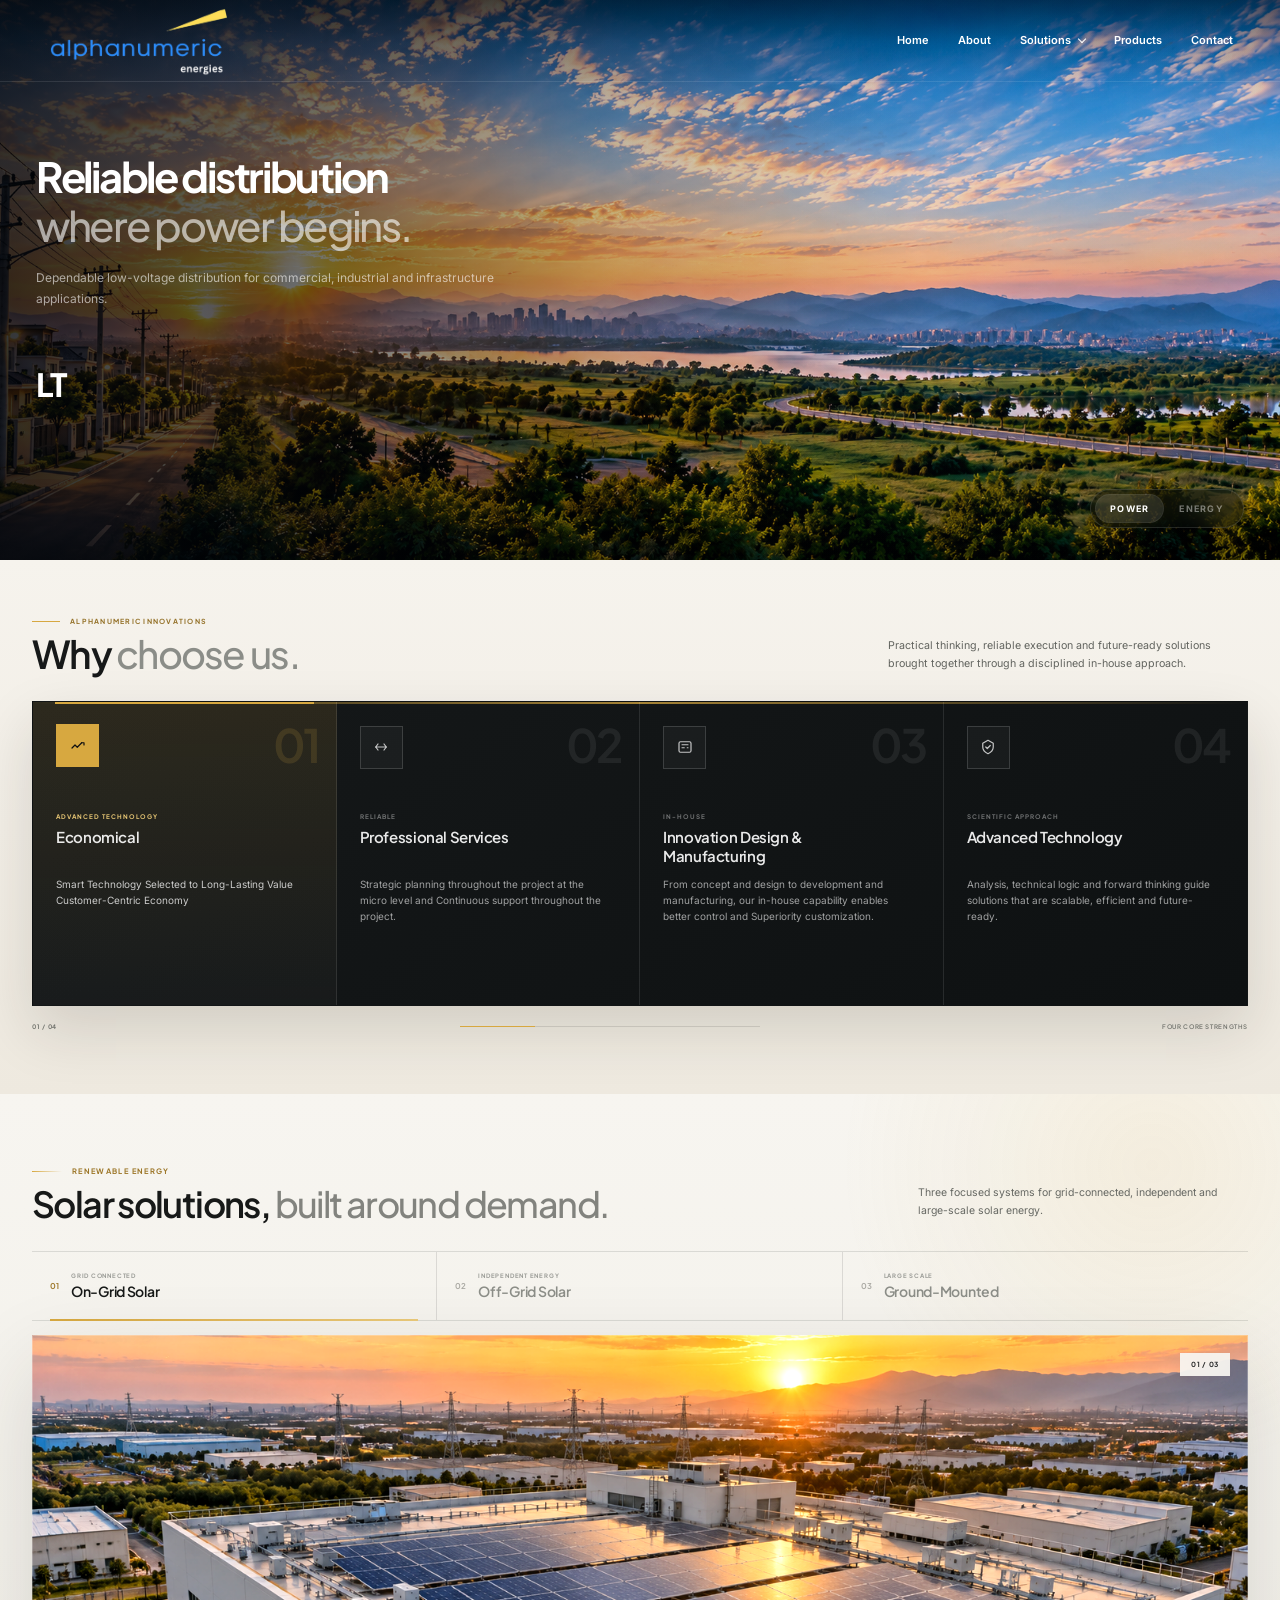
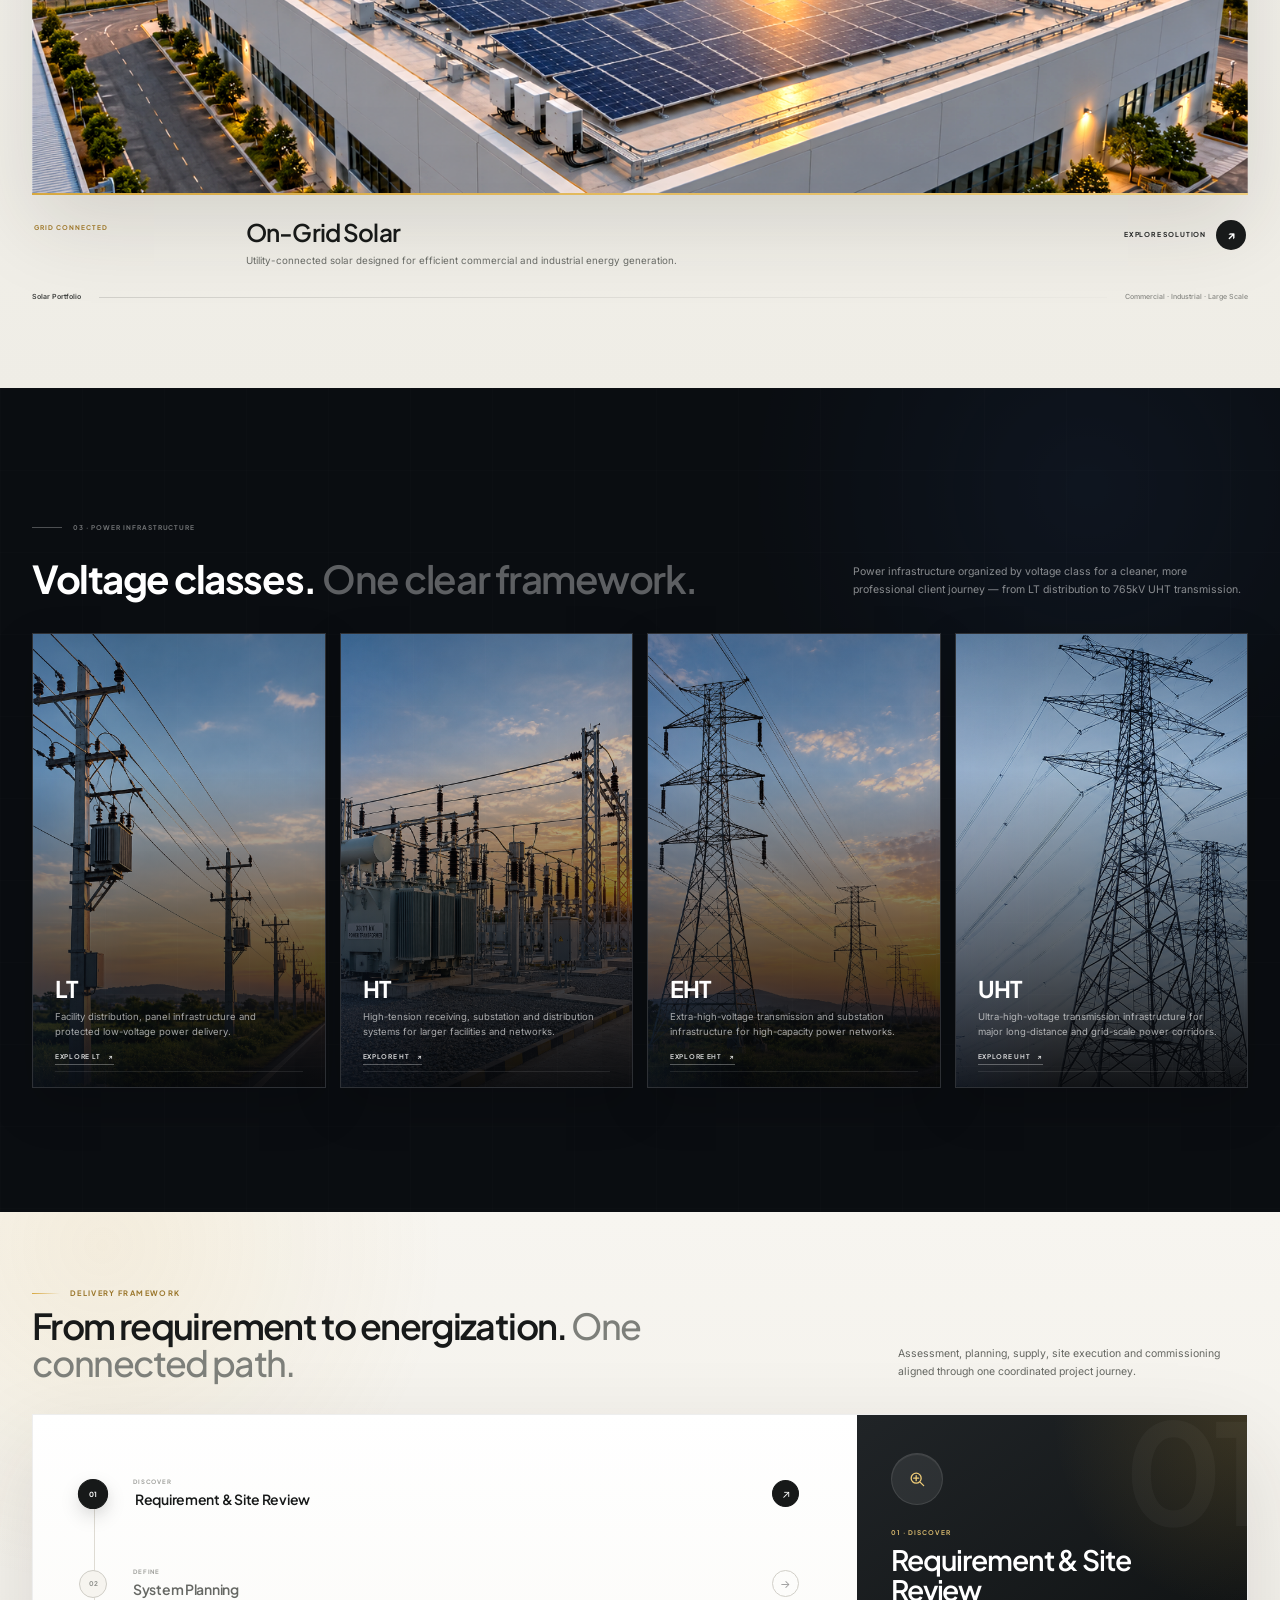
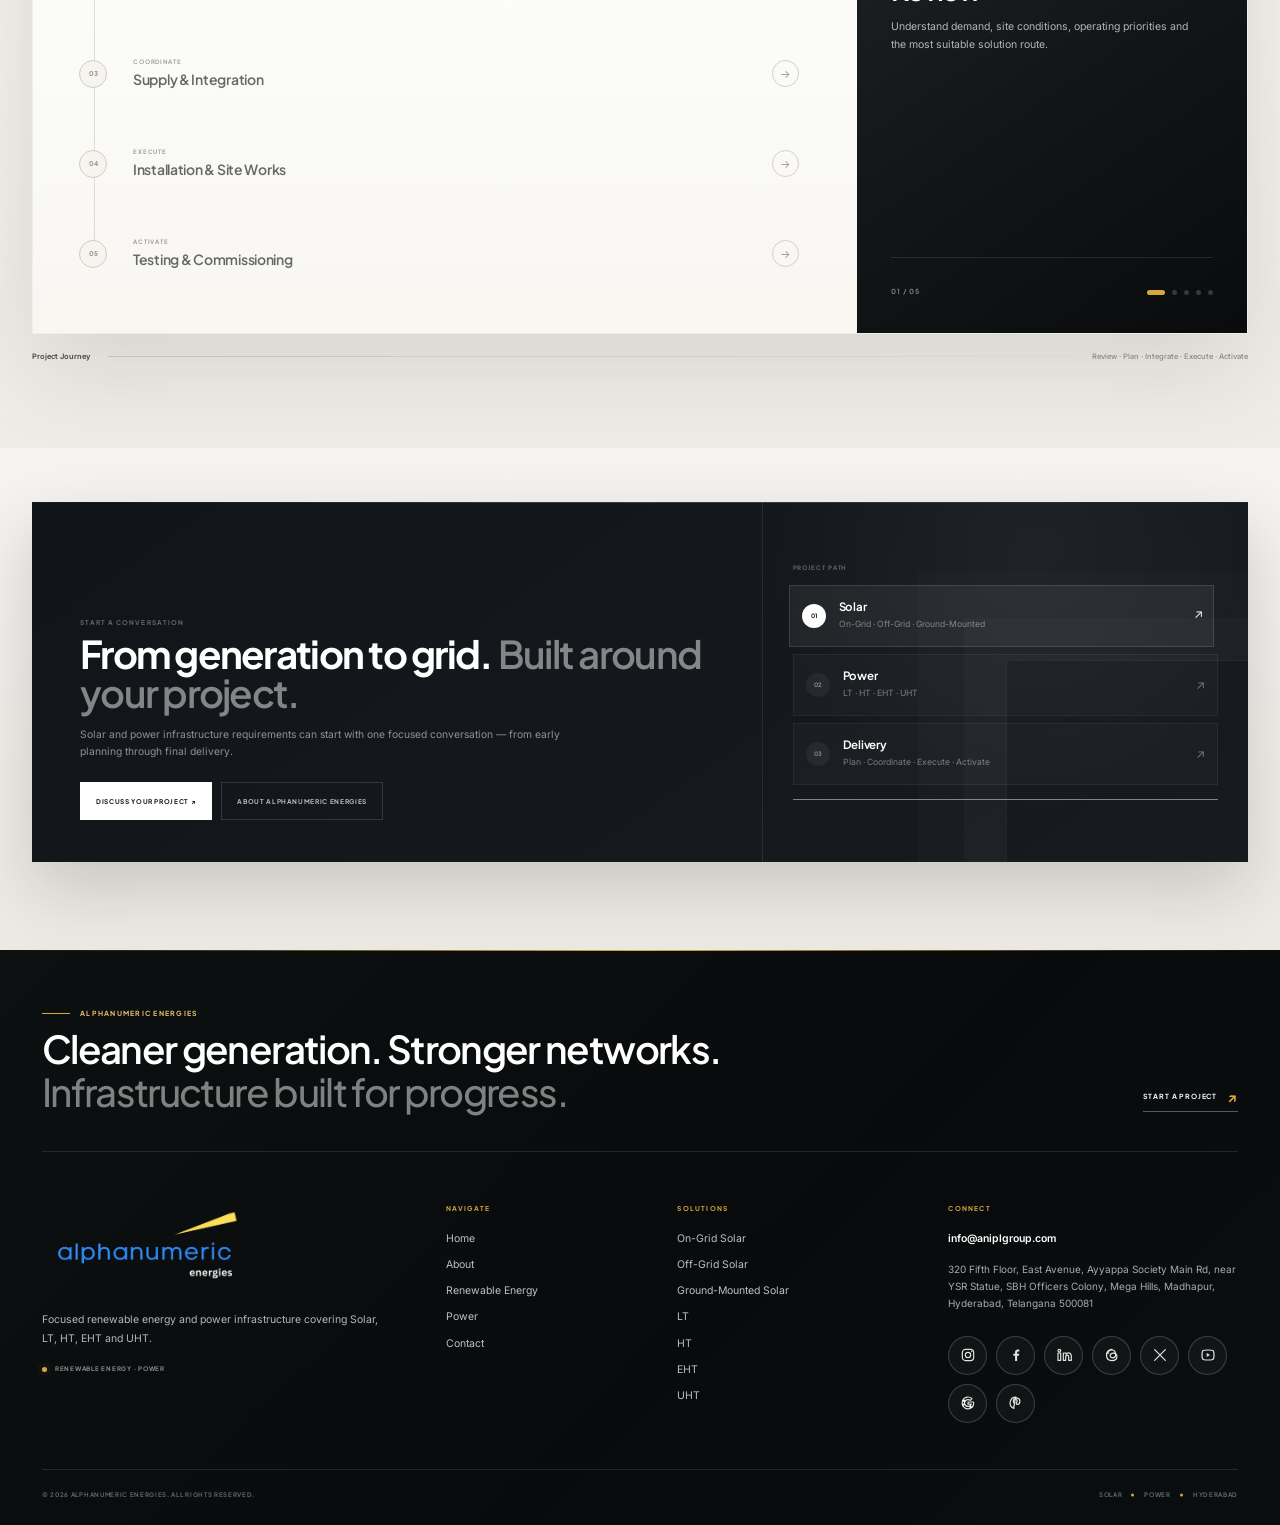
==== commit 7b8f55fc: "s" ====
--- a/index.html
+++ b/index.html
@@ -238,190 +238,207 @@
 
 
 <!-- ============================================================
-     SECTION 01 — NAVIGATION
-     DUAL LOGO VERSION
-     DARK / TRANSPARENT NAVBAR = WHITE LOGO
-     WHITE / SCROLLED NAVBAR   = BLACK LOGO
-     ORDER: CSS → HTML → JAVASCRIPT
+     ALPHANUMERIC ENERGIES — COMPLETE PREMIUM NAVBAR
+
+     HOME | ABOUT | SOLUTIONS | PRODUCTS | CONTACT
+
+     SOLUTIONS
+     ├── Renewable Energy
+     │   ├── On-Grid Solar
+     │   ├── Off-Grid Solar
+     │   └── Ground-Mounted Solar
+     │
+     └── Power
+         ├── LT
+         ├── HT
+         ├── EHT
+         └── UHT
+
+     CSS → HTML → JAVASCRIPT
      ============================================================ -->
 
+
 <style>
+
 /* ============================================================
-   01 — NAVIGATION
+   01 — NAVBAR
    ============================================================ */
 
 .site-nav{
-  position:fixed;
-  inset:0 0 auto 0;
-  z-index:1200;
-
-  height:82px;
-
-  display:flex;
-  align-items:center;
-
-  color:#fff;
-
-  border-bottom:
-    1px solid rgba(255,255,255,.10);
-
-  transition:
-    height .32s ease,
-    background .32s ease,
-    color .32s ease,
-    border-color .32s ease,
-    box-shadow .32s ease,
-    backdrop-filter .32s ease;
+    --gold:#d7a840;
+    --ease:cubic-bezier(.16,1,.3,1);
+
+    position:fixed;
+    inset:0 0 auto 0;
+
+    z-index:2000;
+
+    width:100%;
+    height:82px;
+
+    display:flex;
+    align-items:center;
+
+    color:#fff;
+
+    background:transparent;
+
+    border-bottom:
+        1px solid
+        rgba(255,255,255,.10);
+
+    transition:
+        height .34s ease,
+        background .34s ease,
+        color .34s ease,
+        border-color .34s ease,
+        box-shadow .34s ease,
+        backdrop-filter .34s ease;
 }
 
 
 /* ============================================================
-   SCROLLED NAVBAR
+   02 — SCROLLED NAVBAR
    ============================================================ */
 
 .site-nav.scrolled{
-  height:72px;
-
-  color:#111;
-
-  background:
-    rgba(255,255,255,.94);
-
-  border-color:
-    rgba(12,14,17,.08);
-
-  backdrop-filter:
-    blur(18px);
-
-  -webkit-backdrop-filter:
-    blur(18px);
-
-  box-shadow:
-    0 12px 34px
-    rgba(0,0,0,.055);
+    height:72px;
+
+    color:#111;
+
+    background:
+        rgba(255,255,255,.97);
+
+    border-color:
+        rgba(10,12,14,.08);
+
+    backdrop-filter:
+        blur(18px);
+
+    -webkit-backdrop-filter:
+        blur(18px);
+
+    box-shadow:
+        0 10px 32px
+        rgba(0,0,0,.055);
 }
 
 
 /* ============================================================
-   NAV INNER
+   03 — NAV INNER
    ============================================================ */
 
 .nav-inner{
-  width:var(--container);
-
-  margin:auto;
-
-  display:flex;
-  align-items:center;
-
-  gap:24px;
+    width:min(
+        1380px,
+        calc(100% - 70px)
+    );
+
+    height:100%;
+
+    margin:auto;
+
+    display:flex;
+    align-items:center;
+
+    gap:28px;
 }
 
 
 /* ============================================================
-   BRAND / DUAL LOGO
+   04 — LOGO
    ============================================================ */
 
 .brand{
-  position:relative;
-
-  width:220px;
-  height:54px;
-
-  display:flex;
-  align-items:center;
-
-  flex-shrink:0;
-
-  text-decoration:none;
-}
-
-
-/* BOTH LOGOS */
+    position:relative;
+
+    width:220px;
+    height:56px;
+
+    display:flex;
+    align-items:center;
+
+    flex-shrink:0;
+
+    text-decoration:none;
+}
+
 
 .brand-logo{
-  position:absolute;
-
-  left:0;
-  top:50%;
-
-  width:auto;
-  height:150px;
-
-  max-width:220px;
-
-  object-fit:contain;
-  object-position:left center;
-
-  transform:
-    translateY(-50%);
-
-  will-change:
-    opacity,
-    transform;
-
-  transition:
-    opacity .42s ease,
-    transform .42s cubic-bezier(.16,1,.3,1),
-    filter .42s ease;
-}
-
-
-/* ============================================================
-   DEFAULT NAVBAR
-   DARK / TRANSPARENT
-   WHITE LOGO VISIBLE
-   ============================================================ */
+    position:absolute;
+
+    left:0;
+    top:50%;
+
+    display:block;
+
+    width:auto;
+    height:150px;
+
+    max-width:220px;
+
+    object-fit:contain;
+    object-position:left center;
+
+    transform:
+        translateY(-50%);
+
+    transition:
+        opacity .42s ease,
+        transform .42s var(--ease),
+        filter .42s ease;
+}
+
+
+/* WHITE LOGO */
 
 .logo-light{
-  opacity:1;
-
-  transform:
-    translateY(-50%)
-    scale(1);
-
-  pointer-events:auto;
-}
-
+    opacity:1;
+
+    pointer-events:auto;
+
+    transform:
+        translateY(-50%)
+        scale(1);
+}
+
+
+/* BLACK LOGO */
 
 .logo-dark{
-  opacity:0;
-
-  transform:
-    translateY(-50%)
-    scale(.96);
-
-  pointer-events:none;
-}
-
-
-/* ============================================================
-   SCROLLED NAVBAR
-   WHITE BACKGROUND
-   BLACK LOGO VISIBLE
-   ============================================================ */
+    opacity:0;
+
+    pointer-events:none;
+
+    transform:
+        translateY(-50%)
+        scale(.97);
+}
+
+
+/* SCROLL SWITCH */
 
 .site-nav.scrolled
 .logo-light{
-  opacity:0;
-
-  transform:
-    translateY(-50%)
-    scale(.96);
-
-  pointer-events:none;
+    opacity:0;
+
+    pointer-events:none;
+
+    transform:
+        translateY(-50%)
+        scale(.97);
 }
 
 
 .site-nav.scrolled
 .logo-dark{
-  opacity:1;
-
-  transform:
-    translateY(-50%)
-    scale(1);
-
-  pointer-events:auto;
+    opacity:1;
+
+    pointer-events:auto;
+
+    transform:
+        translateY(-50%)
+        scale(1);
 }
 
 
@@ -429,1177 +446,1580 @@
 
 .brand:hover
 .brand-logo{
-  filter:
-    brightness(1.03);
-
-  transform:
-    translateY(-50%)
-    scale(1.025);
+    filter:
+        brightness(1.03);
+
+    transform:
+        translateY(-50%)
+        scale(1.02);
 }
 
 
 /* ============================================================
-   NAV LINKS
+   05 — NAV LINKS
    ============================================================ */
 
 .nav-links{
-  margin-left:auto;
-
-  display:flex;
-  align-items:center;
-
-  gap:3px;
+    margin-left:auto;
+
+    height:100%;
+
+    display:flex;
+    align-items:center;
+
+    gap:5px;
 }
 
 
 .nav-item{
-  position:relative;
+    position:relative;
+
+    height:100%;
+
+    display:flex;
+    align-items:center;
 }
 
 
 .nav-link{
-  min-height:42px;
-
-  padding:
-    0
-    13px;
-
-  display:flex;
-  align-items:center;
-
-  gap:8px;
-
-  border-radius:999px;
-
-  color:inherit;
-
-  text-decoration:none;
-
-  font-size:11px;
-  font-weight:600;
-
-  transition:
-    background .22s ease,
-    color .22s ease,
-    transform .22s ease;
-}
-
-
-.nav-link:hover{
-  background:
-    rgba(255,255,255,.10);
-}
-
-
-.site-nav.scrolled
-.nav-link:hover{
-  background:#eff0ec;
+    position:relative;
+
+    min-height:42px;
+
+    padding:
+        0
+        12px;
+
+    display:flex;
+    align-items:center;
+    justify-content:center;
+
+    gap:8px;
+
+    border:0;
+
+    background:transparent;
+
+    color:inherit;
+
+    text-decoration:none;
+
+    font-family:
+        "Inter",
+        Arial,
+        sans-serif;
+
+    font-size:11px;
+    line-height:1;
+
+    font-weight:600;
+
+    white-space:nowrap;
+
+    cursor:pointer;
+
+    transition:
+        color .25s ease;
+}
+
+
+/* PREMIUM UNDERLINE */
+
+.nav-link::after{
+    content:"";
+
+    position:absolute;
+
+    left:12px;
+    right:12px;
+    bottom:4px;
+
+    height:1px;
+
+    background:
+        var(--gold);
+
+    transform:
+        scaleX(0);
+
+    transform-origin:center;
+
+    transition:
+        transform .32s
+        var(--ease);
+}
+
+
+.nav-link:hover::after{
+    transform:
+        scaleX(1);
 }
 
 
 /* ============================================================
-   CHEVRON
+   06 — CHEVRON
    ============================================================ */
 
 .chevron{
-  width:6px;
-  height:6px;
-
-  border-right:
-    1.4px solid currentColor;
-
-  border-bottom:
-    1.4px solid currentColor;
-
-  transform:
-    rotate(45deg)
-    translateY(-2px);
-
-  transition:
-    transform .22s ease;
-}
-
-
-.nav-item:hover
+    width:6px;
+    height:6px;
+
+    margin-top:-3px;
+
+    border-right:
+        1.3px solid
+        currentColor;
+
+    border-bottom:
+        1.3px solid
+        currentColor;
+
+    transform:
+        rotate(45deg);
+
+    transition:
+        transform .28s
+        var(--ease);
+}
+
+
+.solutions-menu:hover
+> .nav-link
+.chevron,
+
+.solutions-menu:focus-within
+> .nav-link
+.chevron,
+
+.solutions-menu.open
+> .nav-link
 .chevron{
-  transform:
-    rotate(225deg)
-    translate(-1px,-1px);
+    transform:
+        rotate(225deg)
+        translate(-1px,-1px);
 }
 
 
 /* ============================================================
-   DROPDOWN
+   07 — SOLUTIONS MENU
    ============================================================ */
 
-.dropdown{
-  position:absolute;
-
-  top:
-    calc(100% + 10px);
-
-  left:50%;
-
-  width:max-content;
-
-  min-width:155px;
-  max-width:220px;
-
-  padding:6px;
-
-  transform:
-    translate(-50%,10px);
-
-  border:
-    1px solid #e2e3df;
-
-  border-radius:17px;
-
-  background:
-    rgba(255,255,255,.985);
-
-  color:#111;
-
-  box-shadow:
-    0 28px 65px
-    rgba(0,0,0,.15);
-
-  opacity:0;
-
-  visibility:hidden;
-
-  pointer-events:none;
-
-  transition:
-    opacity .22s ease,
-    visibility .22s ease,
-    transform .22s ease;
-}
-
-
-.nav-item:hover
-.dropdown,
-
-.nav-item:focus-within
-.dropdown{
-  opacity:1;
-
-  visibility:visible;
-
-  pointer-events:auto;
-
-  transform:
-    translate(-50%,0);
-}
-
-
-/* DROPDOWN LINKS */
-
-.dropdown a{
-  min-height:40px;
-
-  padding:
-    0
-    11px;
-
-  display:flex;
-  align-items:center;
-  justify-content:space-between;
-
-  gap:10px;
-
-  border-radius:9px;
-
-  color:#111;
-
-  text-decoration:none;
-
-  font-size:11px;
-  font-weight:600;
-
-  transition:
-    background .20s ease,
-    padding-left .20s ease;
-}
-
-
-.dropdown a:hover{
-  background:#f2f2ef;
-
-  padding-left:17px;
+.solutions-menu{
+    position:relative;
+}
+
+
+/* invisible hover bridge */
+
+.solutions-menu::before{
+    content:"";
+
+    position:absolute;
+
+    top:100%;
+
+    left:-16px;
+    right:-16px;
+
+    height:11px;
 }
 
 
 /* ============================================================
-   MOBILE TOGGLE
+   08 — COMPACT SOLUTIONS DROPDOWN
    ============================================================ */
 
+.solutions-dropdown{
+    position:absolute;
+
+    top:
+        calc(100% + 8px);
+
+    left:50%;
+
+    width:440px;
+
+    padding:
+        19px
+        20px
+        18px;
+
+    color:#fff;
+
+    background:
+        linear-gradient(
+            145deg,
+            #0d0f10 0%,
+            #070808 100%
+        );
+
+    border:
+        1px solid
+        rgba(255,255,255,.12);
+
+    border-radius:11px;
+
+    box-shadow:
+        0 20px 48px
+        rgba(0,0,0,.28);
+
+    opacity:0;
+
+    visibility:hidden;
+
+    pointer-events:none;
+
+    transform:
+        translate(-50%,8px);
+
+    transform-origin:
+        top center;
+
+    transition:
+        opacity .22s ease,
+        visibility .22s ease,
+        transform .30s
+        var(--ease);
+}
+
+
+/* DESKTOP OPEN */
+
+.solutions-menu:hover
+.solutions-dropdown,
+
+.solutions-menu:focus-within
+.solutions-dropdown{
+    opacity:1;
+
+    visibility:visible;
+
+    pointer-events:auto;
+
+    transform:
+        translate(-50%,0);
+}
+
+
+/* ============================================================
+   09 — EXACT 2 VERTICALS
+   ============================================================ */
+
+.solutions-grid{
+    display:grid;
+
+    /*
+       Renewable needs more space.
+       Power only gets necessary space.
+    */
+
+    grid-template-columns:
+        1.28fr
+        .72fr;
+
+    align-items:start;
+}
+
+
+/* ============================================================
+   10 — COLUMNS
+   ============================================================ */
+
+.solution-col{
+    min-width:0;
+}
+
+
+/* RENEWABLE */
+
+.solution-col:first-child{
+    padding-right:19px;
+
+    border-right:
+        1px solid
+        rgba(255,255,255,.12);
+}
+
+
+/* POWER */
+
+.solution-col:last-child{
+    padding-left:19px;
+}
+
+
+/* ============================================================
+   11 — COLUMN TITLE
+   ============================================================ */
+
+.solution-title{
+    position:relative;
+
+    margin:
+        0
+        0
+        10px;
+
+    padding-bottom:11px;
+
+    color:#fff;
+
+    border-bottom:
+        1px solid
+        rgba(255,255,255,.15);
+
+    font-family:
+        "Plus Jakarta Sans",
+        "Inter",
+        Arial,
+        sans-serif;
+
+    font-size:14px;
+    line-height:1.2;
+
+    font-weight:650;
+
+    letter-spacing:-.02em;
+}
+
+
+/* GOLD LINE */
+
+.solution-title::after{
+    content:"";
+
+    position:absolute;
+
+    left:0;
+    bottom:-1px;
+
+    width:28px;
+    height:1px;
+
+    background:
+        var(--gold);
+}
+
+
+/* ============================================================
+   12 — SOLUTION LINKS
+   ============================================================ */
+
+.solution-list{
+    display:flex;
+    flex-direction:column;
+
+    align-items:flex-start;
+
+    gap:0;
+}
+
+
+.solution-list a{
+    position:relative;
+
+    min-height:33px;
+
+    display:flex;
+    align-items:center;
+
+    padding-left:15px;
+
+    color:
+        rgba(255,255,255,.68);
+
+    text-decoration:none;
+
+    font-family:
+        "Inter",
+        Arial,
+        sans-serif;
+
+    font-size:11px;
+    line-height:1.3;
+
+    font-weight:450;
+
+    white-space:nowrap;
+
+    transition:
+        color .24s ease,
+        padding-left .30s
+        var(--ease);
+}
+
+
+/* SMALL DASH */
+
+.solution-list a::before{
+    content:"";
+
+    position:absolute;
+
+    left:0;
+
+    width:5px;
+    height:1px;
+
+    background:
+        rgba(255,255,255,.30);
+
+    transition:
+        width .28s var(--ease),
+        background .28s ease;
+}
+
+
+.solution-list a:hover{
+    color:#fff;
+
+    padding-left:20px;
+}
+
+
+.solution-list a:hover::before{
+    width:9px;
+
+    background:
+        var(--gold);
+}
+
+
+/* ============================================================
+   13 — MOBILE MENU BUTTON
+   ============================================================ */
+
 .mobile-toggle{
-  display:none;
-
-  width:43px;
-  height:43px;
-
-  margin-left:auto;
-
-  padding:0;
-
-  border:
-    1px solid rgba(255,255,255,.24);
-
-  border-radius:50%;
-
-  background:transparent;
-
-  color:inherit;
-
-  cursor:pointer;
-
-  transition:
-    border-color .25s ease,
-    background .25s ease,
-    transform .25s ease;
+    display:none;
+
+    width:42px;
+    height:42px;
+
+    margin-left:auto;
+
+    padding:0;
+
+    border:
+        1px solid
+        rgba(255,255,255,.24);
+
+    border-radius:50%;
+
+    background:transparent;
+
+    color:inherit;
+
+    cursor:pointer;
+
+    transition:
+        background .25s ease,
+        border-color .25s ease;
 }
 
 
 .mobile-toggle:hover{
-  background:
-    rgba(255,255,255,.08);
+    background:
+        rgba(255,255,255,.07);
 }
 
 
 .site-nav.scrolled
 .mobile-toggle{
-  border-color:#d4d5d1;
+    border-color:
+        rgba(0,0,0,.16);
 }
 
 
 .site-nav.scrolled
 .mobile-toggle:hover{
-  background:#f1f1ee;
-}
-
-
-/* MOBILE ICON LINES */
+    background:#f1f1ed;
+}
+
+
+/* TOGGLE LINES */
 
 .mobile-toggle span{
-  display:block;
-
-  width:16px;
-  height:1px;
-
-  margin:
-    4px
-    auto;
-
-  background:
-    currentColor;
-
-  transition:
-    transform .25s ease,
-    opacity .25s ease;
-}
-
-
-/* OPEN MOBILE ICON */
+    display:block;
+
+    width:16px;
+    height:1px;
+
+    margin:
+        4px
+        auto;
+
+    background:
+        currentColor;
+
+    transition:
+        transform .25s ease;
+}
+
 
 .mobile-toggle[aria-expanded="true"]
 span:first-child{
-  transform:
-    translateY(2.5px)
-    rotate(45deg);
+    transform:
+        translateY(2.5px)
+        rotate(45deg);
 }
 
 
 .mobile-toggle[aria-expanded="true"]
 span:last-child{
-  transform:
-    translateY(-2.5px)
-    rotate(-45deg);
+    transform:
+        translateY(-2.5px)
+        rotate(-45deg);
 }
 
 
 /* ============================================================
-   TABLET / MOBILE
+   14 — TABLET
    ============================================================ */
 
 @media(max-width:980px){
 
-  .site-nav{
-    height:75px;
-  }
-
-
-  .site-nav.scrolled{
-    height:72px;
-  }
-
-
-  .brand{
-    width:195px;
-    height:50px;
-  }
-
-
-  .brand-logo{
-    height:45px;
-    max-width:195px;
-  }
-
-
-  .site-nav.scrolled
-  .brand-logo{
-    height:42px;
-  }
-
-
-  .mobile-toggle{
-    display:block;
-  }
-
-
-  .nav-links{
-    position:fixed;
-
-    top:75px;
-
-    left:16px;
-    right:16px;
-
-    max-height:
-      calc(100vh - 94px);
-
-    overflow:auto;
-
-    margin-left:0;
-
-    padding:10px;
-
-    display:none;
-
-    flex-direction:column;
-
-    align-items:stretch;
-
-    border:
-      1px solid #e0e1dd;
-
-    border-radius:19px;
-
-    background:
-      rgba(255,255,255,.985);
-
-    color:#111;
-
-    box-shadow:
-      0 28px 75px
-      rgba(0,0,0,.18);
-
-    backdrop-filter:
-      blur(18px);
-
-    -webkit-backdrop-filter:
-      blur(18px);
-  }
-
-
-  .site-nav.scrolled
-  .nav-links{
-    top:72px;
-  }
-
-
-  .nav-links.open{
-    display:flex;
-  }
-
-
-  .nav-item{
-    width:100%;
-  }
-
-
-  .nav-link{
-    width:100%;
-
-    min-height:49px;
-
-    padding:
-      0
-      14px;
-
-    justify-content:space-between;
-
-    border-radius:11px;
-
-    color:#111;
-  }
-
-
-  .nav-link:hover{
-    background:#f0f0ed;
-  }
-
-
-  /* MOBILE DROPDOWN */
-
-  .dropdown{
-    position:static;
-
-    width:100%;
-
-    max-width:none;
-
-    margin:
-      0
-      0
-      7px;
-
-    padding:6px;
-
-    display:none;
-
-    transform:none !important;
-
-    opacity:1;
-
-    visibility:visible;
-
-    pointer-events:auto;
-
-    background:#f3f3ef;
-
-    box-shadow:none;
-  }
-
-
-  .nav-item.open
-  .dropdown{
-    display:block;
-  }
-
-
-  .nav-item:hover
-  .dropdown{
-    display:none;
-  }
-
-
-  .nav-item.open:hover
-  .dropdown{
-    display:block;
-  }
-
-
-  .nav-item.open
-  .chevron{
-    transform:
-      rotate(225deg)
-      translate(-1px,-1px);
-  }
+    .site-nav{
+        height:74px;
+    }
+
+
+    .site-nav.scrolled{
+        height:70px;
+    }
+
+
+    .nav-inner{
+        width:
+            calc(100% - 32px);
+
+        gap:18px;
+    }
+
+
+    /* LOGO */
+
+    .brand{
+        width:190px;
+        height:50px;
+    }
+
+
+    .brand-logo{
+        height:45px;
+
+        max-width:190px;
+    }
+
+
+    .site-nav.scrolled
+    .brand-logo{
+        height:42px;
+    }
+
+
+    /* TOGGLE */
+
+    .mobile-toggle{
+        display:block;
+    }
+
+
+    /* ========================================================
+       MOBILE NAV PANEL
+       ======================================================== */
+
+    .nav-links{
+        position:fixed;
+
+        top:74px;
+
+        left:16px;
+        right:16px;
+
+        height:auto;
+
+        max-height:
+            calc(100vh - 92px);
+
+        overflow:auto;
+
+        margin:0;
+
+        padding:9px;
+
+        display:none;
+
+        flex-direction:column;
+
+        align-items:stretch;
+
+        gap:2px;
+
+        color:#111;
+
+        background:
+            rgba(255,255,255,.99);
+
+        border:
+            1px solid
+            rgba(0,0,0,.09);
+
+        border-radius:15px;
+
+        box-shadow:
+            0 24px 65px
+            rgba(0,0,0,.18);
+
+        backdrop-filter:
+            blur(18px);
+
+        -webkit-backdrop-filter:
+            blur(18px);
+    }
+
+
+    .site-nav.scrolled
+    .nav-links{
+        top:70px;
+    }
+
+
+    .nav-links.open{
+        display:flex;
+    }
+
+
+    .nav-item{
+        width:100%;
+
+        height:auto;
+
+        display:block;
+    }
+
+
+    .nav-link{
+        width:100%;
+
+        min-height:47px;
+
+        padding:
+            0
+            13px;
+
+        justify-content:
+            space-between;
+
+        color:#111;
+    }
+
+
+    .nav-link::after{
+        display:none;
+    }
+
+
+    /* ========================================================
+       MOBILE SOLUTIONS
+       ======================================================== */
+
+    .solutions-menu::before{
+        display:none;
+    }
+
+
+    .solutions-dropdown{
+        position:static;
+
+        width:100%;
+
+        margin:
+            0
+            0
+            5px;
+
+        padding:
+            15px;
+
+        display:none;
+
+        border-radius:9px;
+
+        opacity:1;
+
+        visibility:visible;
+
+        pointer-events:auto;
+
+        transform:none;
+
+        box-shadow:none;
+    }
+
+
+    .solutions-menu.open
+    .solutions-dropdown{
+        display:block;
+    }
+
+
+    /* prevent desktop hover opening */
+
+    .solutions-menu:hover
+    .solutions-dropdown,
+
+    .solutions-menu:focus-within
+    .solutions-dropdown{
+        opacity:1;
+
+        visibility:visible;
+
+        transform:none;
+    }
+
+
+    .solutions-menu:not(.open)
+    .solutions-dropdown{
+        display:none;
+    }
+
+
+    /* MOBILE = STACKED */
+
+    .solutions-grid{
+        grid-template-columns:1fr;
+    }
+
+
+    .solution-col:first-child{
+        padding:
+            0
+            0
+            14px;
+
+        border-right:0;
+
+        border-bottom:
+            1px solid
+            rgba(255,255,255,.11);
+    }
+
+
+    .solution-col:last-child{
+        padding:
+            14px
+            0
+            0;
+    }
+
+
+    .solution-title{
+        margin-bottom:7px;
+
+        padding-bottom:10px;
+
+        font-size:13px;
+    }
+
+
+    .solution-list a{
+        min-height:33px;
+
+        font-size:11px;
+    }
 
 }
 
 
 /* ============================================================
-   MOBILE
+   15 — MOBILE
    ============================================================ */
 
 @media(max-width:700px){
 
-  .nav-inner{
-    gap:16px;
-  }
-
-
-  .brand{
-    width:170px;
-    height:44px;
-  }
-
-
-  .brand-logo{
-    height:40px;
-    max-width:170px;
-  }
-
-
-  .site-nav.scrolled
-  .brand-logo{
-    height:38px;
-  }
-
-
-  .mobile-toggle{
-    width:40px;
-    height:40px;
-  }
+    .nav-inner{
+        width:
+            calc(100% - 24px);
+    }
+
+
+    .brand{
+        width:168px;
+        height:44px;
+    }
+
+
+    .brand-logo{
+        height:40px;
+
+        max-width:168px;
+    }
+
+
+    .site-nav.scrolled
+    .brand-logo{
+        height:38px;
+    }
+
+
+    .mobile-toggle{
+        width:39px;
+        height:39px;
+    }
+
+
+    .nav-links{
+        left:12px;
+        right:12px;
+    }
 
 }
 
 
 /* ============================================================
-   SMALL MOBILE
+   16 — SMALL MOBILE
    ============================================================ */
 
 @media(max-width:420px){
 
-  .brand{
-    width:150px;
-  }
-
-
-  .brand-logo{
-    height:36px;
-    max-width:150px;
-  }
-
-
-  .site-nav.scrolled
-  .brand-logo{
-    height:35px;
-  }
-
-
-  .nav-links{
-    left:10px;
-    right:10px;
-  }
-
-}
+    .brand{
+        width:148px;
+    }
+
+
+    .brand-logo{
+        height:36px;
+
+        max-width:148px;
+    }
+
+
+    .site-nav.scrolled
+    .brand-logo{
+        height:35px;
+    }
+
+
+    .nav-links{
+        left:10px;
+        right:10px;
+    }
+
+}
+
+
+/* ============================================================
+   BODY LOCK
+   ============================================================ */
+
+body.menu-open{
+    overflow:hidden;
+}
+
 </style>
 
 
 
 <!-- ============================================================
-     SECTION 01 — NAVIGATION HTML
+     HTML
      ============================================================ -->
 
 <header
-  class="site-nav"
-  id="siteNav"
+    class="site-nav"
+    id="siteNav"
 >
 
-  <div class="nav-inner">
-
-
-    <!-- ========================================================
-         LOGO
-         WHITE LOGO = DARK / TRANSPARENT NAVBAR
-         BLACK LOGO = WHITE / SCROLLED NAVBAR
-         ======================================================== -->
-
-    <a
-      class="brand"
-      href="index.html"
-      aria-label="Alphanumeric Energies Home"
-    >
-
-      <!-- WHITE LOGO -->
-      <img
-        class="brand-logo logo-light"
-        src="assets/images/alpha_white_logo.png"
-        alt="Alphanumeric Energies"
-      >
-
-
-      <!-- BLACK LOGO -->
-      <img
-        class="brand-logo logo-dark"
-        src="assets/images/alpha_black_logo.png"
-        alt="Alphanumeric Energies"
-      >
-
-    </a>
-
-
-
-    <!-- ========================================================
-         NAVIGATION LINKS
-         ======================================================== -->
-
-    <nav
-      class="nav-links"
-      id="navLinks"
-      aria-label="Primary Navigation"
-    >
-
-
-      <!-- HOME -->
-
-      <div class="nav-item">
+    <div class="nav-inner">
+
+
+        <!-- ====================================================
+             LOGO
+             ==================================================== -->
 
         <a
-          class="nav-link"
-          href="index.html"
+            class="brand"
+            href="index.html"
+            aria-label="Alphanumeric Energies Home"
         >
-          Home
+
+
+            <!-- WHITE LOGO -->
+
+            <img
+                class="brand-logo logo-light"
+                src="assets/images/alpha_white_logo.png"
+                alt="Alphanumeric Energies"
+            >
+
+
+            <!-- BLACK LOGO -->
+
+            <img
+                class="brand-logo logo-dark"
+                src="assets/images/alpha_black_logo.png"
+                alt="Alphanumeric Energies"
+            >
+
+
         </a>
 
-      </div>
-
-
-
-      <!-- ABOUT -->
-
-      <div class="nav-item">
-
-        <a
-          class="nav-link"
-          href="about.html"
+
+
+        <!-- ====================================================
+             NAVIGATION
+             ==================================================== -->
+
+        <nav
+            class="nav-links"
+            id="navLinks"
+            aria-label="Primary Navigation"
         >
-          About
-        </a>
-
-      </div>
-
-
-
-      <!-- ======================================================
-           RENEWABLE ENERGY
-           ====================================================== -->
-
-      <div class="nav-item has-dropdown">
-
-        <a
-          class="nav-link"
-          href="solar.html"
+
+
+            <!-- HOME -->
+
+            <div class="nav-item">
+
+                <a
+                    class="nav-link"
+                    href="index.html"
+                >
+                    Home
+                </a>
+
+            </div>
+
+
+
+            <!-- ABOUT -->
+
+            <div class="nav-item">
+
+                <a
+                    class="nav-link"
+                    href="about.html"
+                >
+                    About
+                </a>
+
+            </div>
+
+
+
+            <!-- =================================================
+                 SOLUTIONS
+                 ================================================= -->
+
+            <div
+                class="nav-item solutions-menu"
+                id="solutionsMenu"
+            >
+
+
+                <button
+                    class="nav-link"
+                    id="solutionsTrigger"
+                    type="button"
+                    aria-expanded="false"
+                    aria-controls="solutionsDropdown"
+                >
+
+                    <span>
+                        Solutions
+                    </span>
+
+
+                    <span
+                        class="chevron"
+                        aria-hidden="true"
+                    ></span>
+
+                </button>
+
+
+
+                <!-- =============================================
+                     COMPACT DROPDOWN
+                     ============================================= -->
+
+                <div
+                    class="solutions-dropdown"
+                    id="solutionsDropdown"
+                >
+
+
+                    <div class="solutions-grid">
+
+
+                        <!-- =====================================
+                             RENEWABLE ENERGY
+                             ===================================== -->
+
+                        <div class="solution-col">
+
+
+                            <h3 class="solution-title">
+                                Renewable Energy
+                            </h3>
+
+
+                            <div class="solution-list">
+
+
+                                <a href="on-grid.html">
+                                    On-Grid Solar
+                                </a>
+
+
+                                <a href="off-grid.html">
+                                    Off-Grid Solar
+                                </a>
+
+
+                                <a href="ground-mounted.html">
+                                    Ground-Mounted Solar
+                                </a>
+
+
+                            </div>
+
+
+                        </div>
+
+
+
+                        <!-- =====================================
+                             POWER
+                             ===================================== -->
+
+                        <div class="solution-col">
+
+
+                            <h3 class="solution-title">
+                                Power
+                            </h3>
+
+
+                            <div class="solution-list">
+
+
+                                <a href="lt.html">
+                                    LT
+                                </a>
+
+
+                                <a href="ht.html">
+                                    HT
+                                </a>
+
+
+                                <a href="eht.html">
+                                    EHT
+                                </a>
+
+
+                                <a href="uht.html">
+                                    UHT
+                                </a>
+
+
+                            </div>
+
+
+                        </div>
+
+
+                    </div>
+
+
+                </div>
+
+
+            </div>
+
+
+
+            <!-- PRODUCTS -->
+
+            <div class="nav-item">
+
+                <a
+                    class="nav-link"
+                    href="products.html"
+                >
+                    Products
+                </a>
+
+            </div>
+
+
+
+            <!-- CONTACT -->
+
+            <div class="nav-item">
+
+                <a
+                    class="nav-link"
+                    href="contact.html"
+                >
+                    Contact
+                </a>
+
+            </div>
+
+
+        </nav>
+
+
+
+        <!-- ====================================================
+             MOBILE TOGGLE
+             ==================================================== -->
+
+        <button
+            class="mobile-toggle"
+            id="mobileToggle"
+            type="button"
+            aria-label="Open navigation"
+            aria-expanded="false"
+            aria-controls="navLinks"
         >
 
-          Renewable Energy
-
-          <span
-            class="chevron"
-            aria-hidden="true"
-          ></span>
-
-        </a>
-
-
-        <div class="dropdown">
-
-
-          <a href="on-grid.html">
-
-            <span>
-              On-Grid
-            </span>
-
-          </a>
-
-
-          <a href="off-grid.html">
-
-            <span>
-              Off-Grid
-            </span>
-
-          </a>
-
-
-          <a href="ground-mounted.html">
-
-            <span>
-              Ground-Mounted
-            </span>
-
-          </a>
-
-
-        </div>
-
-      </div>
-
-
-
-      <!-- ======================================================
-           POWER
-           ====================================================== -->
-
-      <div class="nav-item has-dropdown">
-
-        <a
-          class="nav-link"
-          href="power.html"
-        >
-
-          Power
-
-          <span
-            class="chevron"
-            aria-hidden="true"
-          ></span>
-
-        </a>
-
-
-        <div class="dropdown">
-
-
-          <a href="lt.html">
-
-            <span>
-              LT
-            </span>
-
-          </a>
-
-
-          <a href="ht.html">
-
-            <span>
-              HT
-            </span>
-
-          </a>
-
-
-          <a href="eht.html">
-
-            <span>
-              EHT
-            </span>
-
-          </a>
-
-
-          <a href="uht.html">
-
-            <span>
-              UHT
-            </span>
-
-          </a>
-
-
-        </div>
-
-      </div>
-
-
-
-      <!-- CONTACT -->
-
-      <div class="nav-item">
-
-        <a
-          class="nav-link"
-          href="contact.html"
-        >
-          Contact
-        </a>
-
-      </div>
-
-
-    </nav>
-
-
-
-    <!-- ========================================================
-         MOBILE MENU BUTTON
-         ======================================================== -->
-
-    <button
-      class="mobile-toggle"
-      id="mobileToggle"
-      type="button"
-      aria-label="Open navigation"
-      aria-expanded="false"
-      aria-controls="navLinks"
-    >
-
-      <span></span>
-      <span></span>
-
-    </button>
-
-
-  </div>
+            <span></span>
+            <span></span>
+
+        </button>
+
+
+    </div>
 
 </header>
 
 
 
 <!-- ============================================================
-     SECTION 01 — NAVIGATION JAVASCRIPT
+     JAVASCRIPT
      ============================================================ -->
 
 <script>
+
 (() => {
 
-  /* ============================================================
-     ELEMENTS
-     ============================================================ */
-
-  const siteNav =
-    document.getElementById(
-      "siteNav"
+
+    /* ========================================================
+       ELEMENTS
+       ======================================================== */
+
+    const siteNav =
+        document.getElementById(
+            "siteNav"
+        );
+
+
+    const navLinks =
+        document.getElementById(
+            "navLinks"
+        );
+
+
+    const mobileToggle =
+        document.getElementById(
+            "mobileToggle"
+        );
+
+
+    const solutionsMenu =
+        document.getElementById(
+            "solutionsMenu"
+        );
+
+
+    const solutionsTrigger =
+        document.getElementById(
+            "solutionsTrigger"
+        );
+
+
+    if(
+        !siteNav ||
+        !navLinks ||
+        !mobileToggle ||
+        !solutionsMenu ||
+        !solutionsTrigger
+    ){
+        return;
+    }
+
+
+
+    /* ========================================================
+       NAVBAR SCROLL
+       ======================================================== */
+
+    function updateNavbar(){
+
+        siteNav.classList.toggle(
+            "scrolled",
+            window.scrollY > 28
+        );
+
+    }
+
+
+    updateNavbar();
+
+
+    window.addEventListener(
+        "scroll",
+        updateNavbar,
+        {
+            passive:true
+        }
     );
 
 
-  const mobileToggle =
-    document.getElementById(
-      "mobileToggle"
+
+    /* ========================================================
+       OPEN MOBILE MENU
+       ======================================================== */
+
+    function openMobileMenu(){
+
+        navLinks.classList.add(
+            "open"
+        );
+
+
+        mobileToggle.setAttribute(
+            "aria-expanded",
+            "true"
+        );
+
+
+        mobileToggle.setAttribute(
+            "aria-label",
+            "Close navigation"
+        );
+
+
+        document.body.classList.add(
+            "menu-open"
+        );
+
+    }
+
+
+
+    /* ========================================================
+       CLOSE SOLUTIONS
+       ======================================================== */
+
+    function closeSolutions(){
+
+        solutionsMenu.classList.remove(
+            "open"
+        );
+
+
+        solutionsTrigger.setAttribute(
+            "aria-expanded",
+            "false"
+        );
+
+    }
+
+
+
+    /* ========================================================
+       CLOSE MOBILE MENU
+       ======================================================== */
+
+    function closeMobileMenu(){
+
+        navLinks.classList.remove(
+            "open"
+        );
+
+
+        mobileToggle.setAttribute(
+            "aria-expanded",
+            "false"
+        );
+
+
+        mobileToggle.setAttribute(
+            "aria-label",
+            "Open navigation"
+        );
+
+
+        document.body.classList.remove(
+            "menu-open"
+        );
+
+
+        closeSolutions();
+
+    }
+
+
+
+    /* ========================================================
+       MOBILE MENU BUTTON
+       ======================================================== */
+
+    mobileToggle.addEventListener(
+        "click",
+        () => {
+
+            const opened =
+                navLinks.classList.contains(
+                    "open"
+                );
+
+
+            if(opened){
+
+                closeMobileMenu();
+
+            }
+            else{
+
+                openMobileMenu();
+
+            }
+
+        }
     );
 
 
-  const navLinks =
-    document.getElementById(
-      "navLinks"
-    );
-
-
-  const dropdownLinks = [
-    ...document.querySelectorAll(
-      ".has-dropdown > .nav-link"
-    )
-  ];
-
-
-  const navItems = [
-    ...document.querySelectorAll(
-      ".nav-item"
-    )
-  ];
-
-
-  /* ============================================================
-     NAVBAR SCROLL
-     > 28px = WHITE NAVBAR + BLACK LOGO
-     TOP      = TRANSPARENT NAVBAR + WHITE LOGO
-     ============================================================ */
-
-  function updateNavbar(){
-
-    siteNav.classList.toggle(
-      "scrolled",
-      window.scrollY > 28
-    );
-
-  }
-
-
-  updateNavbar();
-
-
-  window.addEventListener(
-    "scroll",
-    updateNavbar,
-    {
-      passive:true
-    }
-  );
-
-
-  /* ============================================================
-     MOBILE MENU
-     ============================================================ */
-
-  mobileToggle.addEventListener(
-    "click",
-    () => {
-
-      const open =
-        navLinks.classList.toggle(
-          "open"
-        );
-
-
-      mobileToggle.setAttribute(
-        "aria-expanded",
-        open
-          ? "true"
-          : "false"
-      );
-
-
-      mobileToggle.setAttribute(
-        "aria-label",
-        open
-          ? "Close navigation"
-          : "Open navigation"
-      );
-
-
-      document.body.classList.toggle(
-        "menu-open",
-        open
-      );
-
-    }
-  );
-
-
-  /* ============================================================
-     MOBILE DROPDOWNS
-     ============================================================ */
-
-  dropdownLinks.forEach(
-    link => {
-
-      link.addEventListener(
+
+    /* ========================================================
+       SOLUTIONS MOBILE CLICK
+       ======================================================== */
+
+    solutionsTrigger.addEventListener(
         "click",
         event => {
 
-          if(
-            window.innerWidth <= 980
-          ){
-
-            event.preventDefault();
-
-
-            const item =
-              link.parentElement;
-
-
-            navItems.forEach(
-              openItem => {
-
-                if(
-                  openItem !== item
-                ){
-
-                  openItem.classList.remove(
-                    "open"
-                  );
+            if(
+                window.innerWidth <= 980
+            ){
+
+                event.preventDefault();
+
+
+                const opened =
+                    solutionsMenu.classList.toggle(
+                        "open"
+                    );
+
+
+                solutionsTrigger.setAttribute(
+                    "aria-expanded",
+                    opened
+                        ? "true"
+                        : "false"
+                );
+
+            }
+
+        }
+    );
+
+
+
+    /* ========================================================
+       DESKTOP ACCESSIBILITY STATE
+       ======================================================== */
+
+    solutionsMenu.addEventListener(
+        "mouseenter",
+        () => {
+
+            if(
+                window.innerWidth > 980
+            ){
+
+                solutionsTrigger.setAttribute(
+                    "aria-expanded",
+                    "true"
+                );
+
+            }
+
+        }
+    );
+
+
+    solutionsMenu.addEventListener(
+        "mouseleave",
+        () => {
+
+            if(
+                window.innerWidth > 980
+            ){
+
+                solutionsTrigger.setAttribute(
+                    "aria-expanded",
+                    "false"
+                );
+
+            }
+
+        }
+    );
+
+
+
+    /* ========================================================
+       CLOSE MOBILE AFTER FINAL LINK
+       ======================================================== */
+
+    const finalLinks = [
+        ...document.querySelectorAll(
+            `
+            .solution-list a,
+            .nav-item:not(.solutions-menu) .nav-link
+            `
+        )
+    ];
+
+
+    finalLinks.forEach(
+        link => {
+
+            link.addEventListener(
+                "click",
+                () => {
+
+                    if(
+                        window.innerWidth <= 980
+                    ){
+
+                        closeMobileMenu();
+
+                    }
 
                 }
-
-              }
             );
 
-
-            item.classList.toggle(
-              "open"
+        }
+    );
+
+
+
+    /* ========================================================
+       OUTSIDE CLICK
+       ======================================================== */
+
+    document.addEventListener(
+        "click",
+        event => {
+
+            if(
+                window.innerWidth > 980
+            ){
+                return;
+            }
+
+
+            if(
+                !siteNav.contains(
+                    event.target
+                )
+            ){
+
+                closeMobileMenu();
+
+            }
+
+        }
+    );
+
+
+
+    /* ========================================================
+       ESCAPE KEY
+       ======================================================== */
+
+    document.addEventListener(
+        "keydown",
+        event => {
+
+            if(
+                event.key === "Escape"
+            ){
+
+                closeMobileMenu();
+
+            }
+
+        }
+    );
+
+
+
+    /* ========================================================
+       RESIZE RESET
+       ======================================================== */
+
+    let resizeTimer;
+
+
+    window.addEventListener(
+        "resize",
+        () => {
+
+            clearTimeout(
+                resizeTimer
             );
 
-          }
+
+            resizeTimer =
+                setTimeout(
+                    () => {
+
+                        if(
+                            window.innerWidth > 980
+                        ){
+
+                            navLinks.classList.remove(
+                                "open"
+                            );
+
+
+                            closeSolutions();
+
+
+                            mobileToggle.setAttribute(
+                                "aria-expanded",
+                                "false"
+                            );
+
+
+                            mobileToggle.setAttribute(
+                                "aria-label",
+                                "Open navigation"
+                            );
+
+
+                            document.body.classList.remove(
+                                "menu-open"
+                            );
+
+                        }
+
+                    },
+                    100
+                );
 
         }
-      );
-
-    }
-  );
-
-
-  /* ============================================================
-     CLOSE MOBILE MENU AFTER LINK CLICK
-     ============================================================ */
-
-  document
-    .querySelectorAll(
-      ".nav-links a"
-    )
-    .forEach(
-      link => {
-
-        link.addEventListener(
-          "click",
-          () => {
-
-            if(
-              window.innerWidth <= 980 &&
-              !link.parentElement.classList.contains(
-                "has-dropdown"
-              )
-            ){
-
-              navLinks.classList.remove(
-                "open"
-              );
-
-
-              document.body.classList.remove(
-                "menu-open"
-              );
-
-
-              mobileToggle.setAttribute(
-                "aria-expanded",
-                "false"
-              );
-
-
-              mobileToggle.setAttribute(
-                "aria-label",
-                "Open navigation"
-              );
-
-            }
-
-          }
-        );
-
-      }
     );
 
 
-  /* ============================================================
-     CLOSE MENU ON OUTSIDE CLICK
-     ============================================================ */
-
-  document.addEventListener(
-    "click",
-    event => {
-
-      if(
-        window.innerWidth > 980
-      ){
-        return;
-      }
-
-
-      const clickedInsideNav =
-        siteNav.contains(
-          event.target
-        );
-
-
-      if(
-        !clickedInsideNav &&
-        navLinks.classList.contains(
-          "open"
-        )
-      ){
-
-        navLinks.classList.remove(
-          "open"
-        );
-
-
-        document.body.classList.remove(
-          "menu-open"
-        );
-
-
-        mobileToggle.setAttribute(
-          "aria-expanded",
-          "false"
-        );
-
-
-        mobileToggle.setAttribute(
-          "aria-label",
-          "Open navigation"
-        );
-
-      }
-
-    }
-  );
-
-
-  /* ============================================================
-     ESC KEY
-     ============================================================ */
-
-  document.addEventListener(
-    "keydown",
-    event => {
-
-      if(
-        event.key !== "Escape"
-      ){
-        return;
-      }
-
-
-      navLinks.classList.remove(
-        "open"
-      );
-
-
-      document.body.classList.remove(
-        "menu-open"
-      );
-
-
-      mobileToggle.setAttribute(
-        "aria-expanded",
-        "false"
-      );
-
-
-      mobileToggle.setAttribute(
-        "aria-label",
-        "Open navigation"
-      );
-
-
-      document
-        .querySelectorAll(
-          ".nav-item.open"
-        )
-        .forEach(
-          item => {
-
-            item.classList.remove(
-              "open"
-            );
-
-          }
-        );
-
-    }
-  );
-
-
-  /* ============================================================
-     RESET MOBILE MENU ON DESKTOP
-     ============================================================ */
-
-  window.addEventListener(
-    "resize",
-    () => {
-
-      if(
-        window.innerWidth > 980
-      ){
-
-        navLinks.classList.remove(
-          "open"
-        );
-
-
-        document.body.classList.remove(
-          "menu-open"
-        );
-
-
-        mobileToggle.setAttribute(
-          "aria-expanded",
-          "false"
-        );
-
-
-        mobileToggle.setAttribute(
-          "aria-label",
-          "Open navigation"
-        );
-
-
-        document
-          .querySelectorAll(
-            ".nav-item.open"
-          )
-          .forEach(
-            item => {
-
-              item.classList.remove(
-                "open"
-              );
-
-            }
-          );
-
-      }
-
-    }
-  );
-
-
 })();
+
 </script>
 
 <main>
@@ -1660,11 +2080,16 @@
 
 .hero-media{
     position:absolute;
-    inset:0;
+    inset:-2px;
 
     overflow:hidden;
 
-    background:#030609;
+    background:
+        linear-gradient(
+            180deg,
+            #071019 0%,
+            #030609 100%
+        );
 }
 
 
@@ -1679,7 +2104,8 @@
 
     display:block;
 
-    object-fit:contain;
+    /* FILL THE COMPLETE HERO — NO BLACK LETTERBOX AREA */
+    object-fit:cover;
     object-position:center center;
 
     user-select:none;
@@ -1701,7 +2127,8 @@
         filter 1.2s ease,
         transform 8s ease;
 
-    transform:scale(1);
+    /* tiny overscan avoids any edge / top gap */
+    transform:scale(1.025);
 }
 
 
@@ -1745,10 +2172,15 @@
     mask-size:
         var(--reveal) 100%;
 
+    /* match the OFF frame perfectly and overscan the edges */
+    transform:scale(1.025);
+    transform-origin:center center;
+
     transition:
         -webkit-mask-size 1.25s var(--ease),
         mask-size 1.25s var(--ease),
-        opacity .8s ease;
+        opacity .8s ease,
+        transform 8s ease;
 }
 
 
@@ -1789,7 +2221,7 @@
 
     opacity:0;
 
-    transform:scale(1.015);
+    transform:scale(1.025);
 
     transition:
         opacity 1.35s ease,
@@ -1800,7 +2232,7 @@
 .hero-premium[data-mode="energy"]
 .energy-image{
     opacity:1;
-    transform:scale(1.045);
+    transform:scale(1.055);
 }
 
 
@@ -1816,23 +2248,36 @@
 
     pointer-events:none;
 
+    /*
+       1) strong readable left-side shade for content
+       2) soft top shadow to blend navbar into the image
+       3) gentle bottom cinematic finish
+       No hard black strip.
+    */
     background:
 
         linear-gradient(
             90deg,
-            rgba(1,4,8,.89) 0%,
-            rgba(1,4,8,.70) 23%,
-            rgba(1,4,8,.28) 48%,
-            rgba(1,4,8,.05) 72%,
-            rgba(1,4,8,.12) 100%
+            rgba(1,4,8,.80) 0%,
+            rgba(1,4,8,.58) 23%,
+            rgba(1,4,8,.22) 48%,
+            rgba(1,4,8,.04) 72%,
+            rgba(1,4,8,.08) 100%
+        ),
+
+        linear-gradient(
+            180deg,
+            rgba(0,0,0,.40) 0%,
+            rgba(0,0,0,.18) 8%,
+            rgba(0,0,0,.05) 18%,
+            transparent 30%
         ),
 
         linear-gradient(
             0deg,
-            rgba(0,0,0,.60) 0%,
-            transparent 25%,
-            transparent 72%,
-            rgba(0,0,0,.32) 100%
+            rgba(0,0,0,.44) 0%,
+            rgba(0,0,0,.15) 12%,
+            transparent 27%
         );
 }
 
@@ -1848,11 +2293,34 @@
     background:
         radial-gradient(
             circle at 75% 45%,
-            rgba(var(--accent-rgb),.06),
-            transparent 36%
+            rgba(var(--accent-rgb),.045),
+            transparent 38%
         );
 
     transition:background .8s ease;
+}
+
+
+/* soft top edge blend — hides any remaining image edge naturally */
+.hero-shade::after{
+    content:"";
+
+    position:absolute;
+    left:0;
+    right:0;
+    top:0;
+
+    height:88px;
+
+    background:
+        linear-gradient(
+            180deg,
+            rgba(2,6,10,.34) 0%,
+            rgba(2,6,10,.12) 46%,
+            transparent 100%
+        );
+
+    pointer-events:none;
 }
 
 
@@ -2389,7 +2857,9 @@
 
     z-index:45;
 
-    top:38px;
+    top:auto;
+
+    bottom:32px;
 
     right:max(
         34px,
@@ -2657,8 +3127,9 @@
     }
 
     .hero-mode-switch{
+        top:auto;
         right:20px;
-        top:25px;
+        bottom:20px;
     }
 
     .power-stage-nav{
@@ -2721,8 +3192,9 @@
     }
 
     .hero-mode-switch{
-        top:18px;
+        top:auto;
         right:15px;
+        bottom:16px;
     }
 
     .mode-button{
@@ -3614,1592 +4086,757 @@
 
 </script>
 
-
 <!-- ============================================================
-     WHY CHOOSE US — ULTRA PREMIUM VERSION
-     CSS → HTML → JAVASCRIPT
+     WHY CHOOSE US — COMPACT PREMIUM BAND
+     HIGH VISIBILITY • NO EXTRA SPACE • NO IMAGES REQUIRED
      ============================================================ -->
 
 <style>
+
 /* ============================================================
-   01. ROOT / DESIGN TOKENS
+   ROOT
    ============================================================ */
-.why-pro{
-    --brand-blue:#004aad;
-    --brand-blue-rgb:0,74,173;
-
-    --brand-gold:#d7a840;
-    --brand-gold-rgb:215,168,64;
-
-    --bg-deep:#07101b;
-    --bg-mid:#0b1623;
-    --bg-light:#111e2c;
-
-    --panel:#101c29;
-    --panel-light:#152434;
-
-    --white:#ffffff;
-    --text:#f6f8fb;
-    --muted:#aab7c7;
-    --soft:#748397;
+
+.why-compact{
+    --gold:#d7a840;
+    --gold-soft:#e9c875;
+
+    --ink:#121414;
+    --dark:#101314;
+    --dark-2:#171a1b;
+
+    --paper:#f4f1ea;
+    --muted:#666864;
 
     --ease:cubic-bezier(.16,1,.3,1);
 
     position:relative;
-    isolation:isolate;
     overflow:hidden;
 
-    padding:90px 0 96px;
-
-    color:var(--text);
+    padding:58px 0 64px;
 
     background:
-        radial-gradient(
-            circle at 8% 0%,
-            rgba(var(--brand-blue-rgb),.24),
-            transparent 28%
-        ),
-        radial-gradient(
-            circle at 96% 100%,
-            rgba(var(--brand-gold-rgb),.10),
-            transparent 28%
-        ),
         linear-gradient(
-            135deg,
-            #050b12 0%,
-            var(--bg-deep) 38%,
-            var(--bg-mid) 100%
+            180deg,
+            #f6f3ed 0%,
+            #eee9df 100%
         );
 
-    font-family:"Inter",Arial,sans-serif;
-}
-
-
-/* subtle premium grid */
-.why-pro::before{
-    content:"";
-    position:absolute;
-    inset:0;
-    z-index:-2;
-    pointer-events:none;
-
-    opacity:.17;
-
-    background-image:
-        linear-gradient(
-            rgba(255,255,255,.055) 1px,
-            transparent 1px
-        ),
-        linear-gradient(
-            90deg,
-            rgba(255,255,255,.055) 1px,
-            transparent 1px
-        );
-
-    background-size:64px 64px;
-
-    mask-image:
-        linear-gradient(
-            to bottom,
-            transparent 0%,
-            black 18%,
-            black 82%,
-            transparent 100%
-        );
-}
-
-
-/* ambient center glow */
-.why-pro::after{
-    content:"";
-
-    position:absolute;
-    z-index:-1;
-
-    width:700px;
-    height:700px;
-
-    left:22%;
-    top:50%;
-
-    transform:translate(-50%,-50%);
-
-    border-radius:50%;
-
-    background:
-        radial-gradient(
-            circle,
-            rgba(var(--brand-blue-rgb),.13),
-            rgba(var(--brand-blue-rgb),.035) 42%,
-            transparent 70%
-        );
-
-    filter:blur(10px);
-
-    pointer-events:none;
-}
-
-
-.why-pro-wrap{
-    width:min(calc(100% - 56px),1400px);
-    margin:0 auto;
+    color:var(--ink);
 }
 
 
 /* ============================================================
-   02. SECTION HEADING
+   WRAPPER
    ============================================================ */
-.why-pro-head{
-    position:relative;
-
-    display:flex;
-    align-items:flex-end;
-    justify-content:space-between;
-
-    gap:40px;
-
-    margin-bottom:34px;
-}
-
-
-.why-pro-heading-left{
-    max-width:760px;
-}
-
-
-.why-pro-eyebrow{
+
+.why-compact-wrap{
+    width:min(
+        1280px,
+        calc(100% - 64px)
+    );
+
+    margin:auto;
+}
+
+
+/* ============================================================
+   HEADER
+   ============================================================ */
+
+.why-compact-head{
+    display:grid;
+
+    grid-template-columns:
+        minmax(0,1fr)
+        360px;
+
+    align-items:end;
+
+    gap:55px;
+
+    margin-bottom:27px;
+}
+
+
+.why-compact-kicker{
     display:flex;
     align-items:center;
-    gap:11px;
-
-    margin-bottom:13px;
-
-    color:rgba(255,255,255,.64);
-
-    font-family:"Inter",Arial,sans-serif;
-    font-size:10px;
-    font-weight:700;
-
-    letter-spacing:.22em;
+
+    gap:10px;
+
+    margin-bottom:9px;
+
+    color:#947128;
+
+    font:
+        700
+        7px/1
+        "Plus Jakarta Sans",
+        sans-serif;
+
+    letter-spacing:.18em;
+
     text-transform:uppercase;
 }
 
 
-.why-pro-eyebrow::before{
+.why-compact-kicker::before{
     content:"";
 
-    width:30px;
+    width:28px;
     height:1px;
+
+    background:var(--gold);
+}
+
+
+.why-compact-title{
+    margin:0;
+
+    max-width:600px;
+
+    color:#171919;
+
+    font:
+        600
+        clamp(29px,3vw,41px)/1.03
+        "Plus Jakarta Sans",
+        sans-serif;
+
+    letter-spacing:-.045em;
+}
+
+
+.why-compact-title span{
+    color:#8b8d88;
+
+    font-weight:500;
+}
+
+
+.why-compact-intro{
+    max-width:340px;
+
+    margin:0;
+
+    color:#62645f;
+
+    font:
+        400
+        10.7px/1.7
+        "Inter",
+        sans-serif;
+}
+
+
+/* ============================================================
+   PREMIUM BAND
+   ============================================================ */
+
+.why-compact-band{
+    position:relative;
+
+    display:grid;
+
+    grid-template-columns:
+        repeat(4,1fr);
+
+    min-height:305px;
+
+    overflow:hidden;
 
     background:
         linear-gradient(
-            90deg,
-            var(--brand-gold),
-            rgba(var(--brand-gold-rgb),.25)
+            145deg,
+            #151819 0%,
+            #0e1112 100%
         );
 
     box-shadow:
-        0 0 14px rgba(var(--brand-gold-rgb),.22);
-}
-
-
-.why-pro-head h2{
-    margin:0;
-
-    max-width:720px;
-
-    font-family:
-        "Plus Jakarta Sans",
-        "Inter",
-        Arial,
-        sans-serif;
-
-    font-size:clamp(34px,4vw,58px);
-    line-height:.98;
-
-    font-weight:720;
-
-    letter-spacing:-.055em;
-
-    color:#fff;
-}
-
-
-.why-pro-head h2 span{
-    color:#9facbb;
-}
-
-
-.why-pro-head-copy{
-    max-width:360px;
-
-    margin:0 0 3px;
-
-    color:rgba(220,229,239,.67);
-
-    font-size:13px;
-    line-height:1.75;
-
-    font-weight:420;
-}
-
-
-/* ============================================================
-   03. MAIN PREMIUM STAGE
-   ============================================================ */
-.why-pro-stage{
-    position:relative;
-
-    display:grid;
-    grid-template-columns:minmax(460px,.94fr) minmax(520px,1.06fr);
-
-    gap:0;
-
-    min-height:560px;
-
-    padding:12px;
-
-    border:1px solid rgba(255,255,255,.09);
-
-    border-radius:32px;
-
-    background:
-        linear-gradient(
-            135deg,
-            rgba(255,255,255,.075),
-            rgba(255,255,255,.024) 35%,
-            rgba(255,255,255,.016) 70%,
-            rgba(255,255,255,.05)
-        );
-
-    box-shadow:
-        0 45px 90px rgba(0,0,0,.38),
-        0 12px 38px rgba(0,0,0,.25),
-        inset 0 1px 0 rgba(255,255,255,.09);
-
-    backdrop-filter:blur(20px);
-    -webkit-backdrop-filter:blur(20px);
-
-    overflow:hidden;
-}
-
-
-/* top highlight */
-.why-pro-stage::before{
+        0 24px 55px
+        rgba(33,29,20,.14);
+
+    border:
+        1px solid
+        rgba(0,0,0,.05);
+}
+
+
+/* top gold line */
+
+.why-compact-band::before{
     content:"";
 
     position:absolute;
 
-    left:9%;
-    right:9%;
+    left:0;
     top:0;
 
-    height:1px;
+    width:100%;
+    height:2px;
 
     background:
         linear-gradient(
             90deg,
             transparent,
-            rgba(255,255,255,.5),
+            var(--gold),
             transparent
         );
 
-    opacity:.48;
-}
-
-
-/* subtle blue ambient glow */
-.why-pro-stage::after{
-    content:"";
-
-    position:absolute;
-
-    width:440px;
-    height:440px;
-
-    left:-140px;
-    top:-180px;
-
-    border-radius:50%;
-
+    opacity:.75;
+}
+
+
+/* ============================================================
+   ITEM
+   ============================================================ */
+
+.why-compact-item{
+    position:relative;
+
+    min-width:0;
+
+    padding:
+        24px
+        23px
+        23px;
+
+    border-right:
+        1px solid
+        rgba(255,255,255,.10);
+
+    cursor:pointer;
+
+    transition:
+        background .45s ease,
+        transform .5s var(--ease);
+}
+
+
+.why-compact-item:last-child{
+    border-right:0;
+}
+
+
+/* hover */
+
+.why-compact-item:hover{
     background:
-        radial-gradient(
-            circle,
-            rgba(var(--brand-blue-rgb),.16),
-            transparent 68%
-        );
-
-    pointer-events:none;
-}
-
-
-/* ============================================================
-   04. LEFT ORBIT PANEL
-   ============================================================ */
-.why-pro-orbit{
-    position:relative;
-    isolation:isolate;
-
-    min-width:0;
-    height:536px;
-
-    overflow:hidden;
-
-    border-radius:23px 0 0 23px;
-
-    background:
-        radial-gradient(
-            circle at 50% 48%,
-            rgba(30,55,79,.78),
-            rgba(13,27,41,.82) 42%,
-            rgba(7,17,28,.88) 72%
-        ),
-        linear-gradient(
-            145deg,
-            #102031,
-            #08131f
-        );
-
-    border:
-        1px solid
-        rgba(255,255,255,.06);
-
-    box-shadow:
-        inset 0 1px 0 rgba(255,255,255,.05),
-        inset -1px 0 0 rgba(255,255,255,.025);
-}
-
-
-/* vignette */
-.why-pro-orbit::after{
-    content:"";
-
-    position:absolute;
-    inset:0;
-
-    z-index:-1;
-
-    pointer-events:none;
-
-    background:
-        radial-gradient(
-            circle at center,
-            transparent 30%,
-            rgba(0,0,0,.12) 69%,
-            rgba(0,0,0,.35) 100%
-        );
-}
-
-
-/* upper reflection */
-.why-pro-orbit::before{
-    content:"";
-
-    position:absolute;
-
-    left:10%;
-    right:10%;
-    top:0;
-
-    height:1px;
-
-    background:
-        linear-gradient(
-            90deg,
-            transparent,
-            rgba(255,255,255,.24),
-            transparent
-        );
-
-    opacity:.7;
-}
-
-
-/* ============================================================
-   05. ORBIT SVG
-   ============================================================ */
-.why-pro-svg{
-    position:absolute;
-    inset:0;
-
-    pointer-events:none;
-}
-
-
-.why-pro-svg svg{
-    display:block;
-
-    width:100%;
-    height:100%;
-
-    overflow:visible;
-}
-
-
-/* outer ring */
-.why-pro-svg .orbit-ring{
-    fill:none;
-
-    stroke:rgba(255,255,255,.14);
-    stroke-width:1.15;
-}
-
-
-/* secondary ring */
-.why-pro-svg .orbit-ring-inner{
-    fill:none;
-
-    stroke:rgba(255,255,255,.05);
-    stroke-width:1;
-}
-
-
-/* third subtle inner ring */
-.why-pro-svg .orbit-ring-soft{
-    fill:none;
-
-    stroke:rgba(255,255,255,.026);
-    stroke-width:1;
-}
-
-
-/* blue active arc */
-.why-pro-svg .orbit-blue{
-    fill:none;
-
-    stroke:var(--brand-blue);
-
-    stroke-width:4.6;
-
-    stroke-linecap:round;
-
-    stroke-dasharray:82 1000;
-    stroke-dashoffset:118;
-
-    filter:
-        drop-shadow(
-            0 0 6px
-            rgba(var(--brand-blue-rgb),.5)
-        )
-        drop-shadow(
-            0 0 14px
-            rgba(var(--brand-blue-rgb),.25)
-        );
-
-    opacity:.95;
-}
-
-
-/* gold active arc */
-.why-pro-svg .orbit-gold{
-    fill:none;
-
-    stroke:var(--brand-gold);
-
-    stroke-width:3.3;
-
-    stroke-linecap:round;
-
-    stroke-dasharray:58 1000;
-    stroke-dashoffset:530;
-
-    filter:
-        drop-shadow(
-            0 0 7px
-            rgba(var(--brand-gold-rgb),.35)
-        );
-
-    opacity:.9;
-}
-
-
-/* ============================================================
-   06. CENTER CORE
-   ============================================================ */
-.why-pro-core{
-    position:absolute;
-
-    left:50%;
-    top:50%;
-
-    width:268px;
-    height:268px;
-
-    transform:translate(-50%,-50%);
-
-    display:grid;
-    place-items:center;
-
-    border-radius:50%;
-
-    background:
-        radial-gradient(
-            circle at 38% 24%,
-            rgba(255,255,255,.11),
-            transparent 32%
-        ),
-        linear-gradient(
-            145deg,
-            rgba(27,47,68,.96),
-            rgba(10,23,36,.98)
-        );
-
-    border:
-        1px solid
-        rgba(255,255,255,.12);
-
-    box-shadow:
-        0 30px 55px rgba(0,0,0,.36),
-        0 0 70px rgba(var(--brand-blue-rgb),.08),
-        inset 0 1px 0 rgba(255,255,255,.10);
-
-    z-index:2;
-}
-
-
-/* middle ring */
-.why-pro-core::before{
-    content:"";
-
-    position:absolute;
-    inset:15px;
-
-    border-radius:50%;
-
-    border:
-        1px solid
-        rgba(255,255,255,.065);
-
-    box-shadow:
-        inset 0 0 34px rgba(255,255,255,.018);
-}
-
-
-/* inner blue atmosphere */
-.why-pro-core::after{
-    content:"";
-
-    position:absolute;
-
-    width:120px;
-    height:120px;
-
-    left:50%;
-    top:50%;
-
-    transform:translate(-50%,-50%);
-
-    border-radius:50%;
-
-    background:
-        radial-gradient(
-            circle,
-            rgba(var(--brand-blue-rgb),.10),
-            transparent 72%
-        );
-
-    filter:blur(3px);
-
-    pointer-events:none;
-}
-
-
-.why-pro-core-inner{
-    position:relative;
-    z-index:3;
-
-    max-width:200px;
-
-    text-align:center;
-}
-
-
-.why-pro-core-kicker{
-    margin-bottom:11px;
-
-    color:rgba(255,255,255,.48);
-
-    font-size:8px;
-    line-height:1;
-
-    font-weight:750;
-
-    letter-spacing:.18em;
-
-    text-transform:uppercase;
-}
-
-
-.why-pro-core-title{
-    margin:0;
-
-    color:#fff;
-
-    font-family:
-        "Plus Jakarta Sans",
-        "Inter",
-        sans-serif;
-
-    font-size:29px;
-    line-height:1.03;
-
-    font-weight:720;
-
-    letter-spacing:-.05em;
-}
-
-
-.why-pro-core-title span{
-    display:block;
-
-    margin-top:3px;
-
-    color:#d7e0ea;
-}
-
-
-.why-pro-core-line{
-    position:relative;
-
-    width:54px;
-    height:2px;
-
-    margin:16px auto 0;
-
-    overflow:hidden;
-
-    border-radius:999px;
-
-    background:
-        linear-gradient(
-            90deg,
-            var(--brand-blue) 0 55%,
-            var(--brand-gold) 55% 100%
-        );
-
-    box-shadow:
-        0 0 12px rgba(var(--brand-blue-rgb),.3);
-}
-
-
-.why-pro-core-copy{
-    margin:14px 0 0;
-
-    color:rgba(226,234,242,.68);
-
-    font-size:11px;
-    line-height:1.6;
-
-    font-weight:430;
-}
-
-
-/* ============================================================
-   07. ORBIT NODES
-   ============================================================ */
-.why-pro-node{
-    position:absolute;
-    z-index:6;
-
-    width:52px;
-    height:52px;
-
-    padding:0;
-
-    display:grid;
-    place-items:center;
-
-    border-radius:50%;
-
-    border:
-        1px solid
-        rgba(255,255,255,.12);
-
-    outline:none;
-
-    background:
-        linear-gradient(
-            145deg,
-            rgba(27,46,65,.98),
-            rgba(7,18,29,.99)
-        );
-
-    box-shadow:
-        0 13px 27px rgba(0,0,0,.32),
-        inset 0 1px 0 rgba(255,255,255,.08);
-
-    color:rgba(255,255,255,.58);
-
-    font-family:
-        "Plus Jakarta Sans",
-        "Inter",
-        sans-serif;
-
-    font-size:12px;
-    line-height:1;
-
-    font-weight:750;
-
-    letter-spacing:.02em;
-
-    cursor:pointer;
-
-    opacity:0;
-
-    transform:
-        translate(-50%,-50%)
-        scale(.86);
-
-    transition:
-        color .35s ease,
-        background .35s ease,
-        border-color .35s ease,
-        box-shadow .35s ease,
-        transform .45s var(--ease);
-}
-
-
-.why-pro-node::before{
-    content:"";
-
-    position:absolute;
-    inset:5px;
-
-    border-radius:inherit;
-
-    border:
-        1px solid
-        rgba(255,255,255,.065);
-
-    transition:
-        border-color .35s ease,
-        box-shadow .35s ease;
-}
-
-
-.why-pro-node:hover{
-    color:#fff;
-
-    transform:
-        translate(-50%,-50%)
-        scale(1.06);
-}
-
-
-.why-pro-node.is-active{
-    color:#fff;
-
-    border-color:
-        rgba(var(--brand-blue-rgb),.72);
-
-    background:
-        linear-gradient(
-            145deg,
-            #173a61,
-            #07182b
-        );
-
-    box-shadow:
-        0 16px 34px rgba(0,0,0,.35),
-        0 0 0 5px rgba(var(--brand-blue-rgb),.11),
-        0 0 28px rgba(var(--brand-blue-rgb),.28),
-        inset 0 1px 0 rgba(255,255,255,.11);
-
-    transform:
-        translate(-50%,-50%)
-        scale(1.06);
-}
-
-
-.why-pro-node.is-active::before{
-    border-color:
-        rgba(var(--brand-blue-rgb),.35);
-}
-
-
-.why-pro-node.is-gold{
-    border-color:
-        rgba(var(--brand-gold-rgb),.72);
-
-    background:
-        linear-gradient(
-            145deg,
-            #493a1c,
-            #171309
-        );
-
-    box-shadow:
-        0 16px 34px rgba(0,0,0,.35),
-        0 0 0 5px rgba(var(--brand-gold-rgb),.09),
-        0 0 28px rgba(var(--brand-gold-rgb),.18),
-        inset 0 1px 0 rgba(255,255,255,.10);
-}
-
-
-.why-pro-node.is-gold::before{
-    border-color:
-        rgba(var(--brand-gold-rgb),.32);
-}
-
-
-/* ============================================================
-   08. MOVING ORBIT ICON
-   ============================================================ */
-.why-pro-mover{
-    position:absolute;
-
-    left:0;
-    top:0;
-
-    z-index:10;
-
-    width:38px;
-    height:38px;
-
-    display:grid;
-    place-items:center;
-
-    border-radius:50%;
-
-    pointer-events:none;
-
-    background:
-        radial-gradient(
-            circle at 35% 28%,
-            rgba(255,255,255,.18),
-            transparent 34%
-        ),
-        linear-gradient(
-            145deg,
-            #0b57bb,
-            #002c68
-        );
-
-    border:
-        1px solid
-        rgba(98,168,255,.75);
-
-    box-shadow:
-        0 11px 22px rgba(0,0,0,.38),
-        0 0 0 5px rgba(var(--brand-blue-rgb),.10),
-        0 0 25px rgba(var(--brand-blue-rgb),.46);
-}
-
-
-.why-pro-mover.gold{
-    background:
-        radial-gradient(
-            circle at 35% 28%,
-            rgba(255,255,255,.20),
-            transparent 34%
-        ),
-        linear-gradient(
-            145deg,
-            #e0b454,
-            #8e691b
-        );
-
-    border-color:
-        rgba(255,218,132,.82);
-
-    box-shadow:
-        0 11px 22px rgba(0,0,0,.38),
-        0 0 0 5px rgba(var(--brand-gold-rgb),.09),
-        0 0 24px rgba(var(--brand-gold-rgb),.32);
-}
-
-
-.why-pro-mover svg{
-    width:16px;
-    height:16px;
-
-    fill:none;
-
-    stroke:#fff;
-    stroke-width:1.8;
-
-    stroke-linecap:round;
-    stroke-linejoin:round;
-}
-
-
-/* ============================================================
-   09. RIGHT PANEL
-   ============================================================ */
-.why-pro-list{
-    position:relative;
-
-    min-width:0;
-    height:536px;
-
-    display:grid;
-    grid-template-rows:repeat(4,1fr);
-
-    gap:9px;
-
-    padding:14px 14px 14px 20px;
-
-    border-radius:0 23px 23px 0;
-
-    background:
-        linear-gradient(
-            145deg,
-            rgba(14,28,42,.76),
-            rgba(7,17,27,.82)
-        );
-
-    border:
-        1px solid
-        rgba(255,255,255,.045);
-
-    border-left:0;
-}
-
-
-/* center divider glow */
-.why-pro-list::before{
-    content:"";
-
-    position:absolute;
-
-    left:0;
-    top:8%;
-    bottom:8%;
-
-    width:1px;
-
+        rgba(255,255,255,.025);
+}
+
+
+/* active */
+
+.why-compact-item.is-active{
     background:
         linear-gradient(
             180deg,
-            transparent,
-            rgba(255,255,255,.06),
-            rgba(var(--brand-blue-rgb),.55),
-            rgba(255,255,255,.06),
-            transparent
+            rgba(215,168,64,.12),
+            rgba(255,255,255,.025)
         );
-
-    box-shadow:
-        0 0 15px rgba(var(--brand-blue-rgb),.16);
+}
+
+
+/* active gold top */
+
+.why-compact-item::before{
+    content:"";
+
+    position:absolute;
+
+    left:22px;
+    right:22px;
+    top:0;
+
+    height:2px;
+
+    background:var(--gold);
+
+    transform:
+        scaleX(0);
+
+    transform-origin:left;
+
+    transition:
+        transform .6s var(--ease);
+}
+
+
+.why-compact-item.is-active::before{
+    transform:
+        scaleX(1);
 }
 
 
 /* ============================================================
-   10. FEATURE ITEMS
+   NUMBER
    ============================================================ */
-.why-pro-item{
-    --accent:var(--brand-blue);
-    --accent-rgb:var(--brand-blue-rgb);
-
-    position:relative;
-
-    min-height:0;
+
+.why-compact-number{
+    position:absolute;
+
+    top:19px;
+    right:18px;
+
+    color:
+        rgba(255,255,255,.07);
+
+    font:
+        650
+        46px/1
+        "Plus Jakarta Sans",
+        sans-serif;
+
+    letter-spacing:-.07em;
+
+    transition:
+        color .4s ease;
+}
+
+
+.why-compact-item.is-active
+.why-compact-number{
+    color:
+        rgba(215,168,64,.15);
+}
+
+
+/* ============================================================
+   ICON
+   ============================================================ */
+
+.why-compact-icon{
+    width:43px;
+    height:43px;
 
     display:grid;
-
-    grid-template-columns:50px minmax(0,1fr) 28px;
-
-    align-items:center;
-
-    gap:17px;
-
-    padding:12px 18px 12px 14px;
-
-    overflow:hidden;
-
-    border-radius:15px;
+    place-items:center;
+
+    margin-bottom:44px;
 
     border:
         1px solid
-        transparent;
+        rgba(255,255,255,.15);
 
     background:
-        rgba(255,255,255,.012);
-
-    cursor:pointer;
+        rgba(255,255,255,.035);
+
+    color:
+        rgba(255,255,255,.75);
 
     transition:
-        transform .4s var(--ease),
-        border-color .35s ease,
-        background .35s ease,
-        box-shadow .35s ease;
-}
-
-
-.why-pro-item:nth-child(even){
-    --accent:var(--brand-gold);
-    --accent-rgb:var(--brand-gold-rgb);
-}
-
-
-/* left accent bar */
-.why-pro-item::before{
-    content:"";
-
-    position:absolute;
-
-    left:0;
-    top:17%;
-    bottom:17%;
-
-    width:2px;
-
-    border-radius:999px;
-
-    background:
-        var(--accent);
-
-    box-shadow:
-        0 0 15px
-        rgba(var(--accent-rgb),.48);
-
-    transform:scaleY(0);
-
-    opacity:0;
-
-    transition:
-        transform .42s var(--ease),
-        opacity .3s ease;
-}
-
-
-/* card ambient */
-.why-pro-item::after{
-    content:"";
-
-    position:absolute;
-
-    width:190px;
-    height:190px;
-
-    right:-110px;
-    top:50%;
-
-    transform:translateY(-50%);
-
-    border-radius:50%;
-
-    background:
-        radial-gradient(
-            circle,
-            rgba(var(--accent-rgb),.10),
-            transparent 70%
-        );
-
-    opacity:0;
-
-    transition:opacity .35s ease;
-
-    pointer-events:none;
-}
-
-
-.why-pro-item:hover{
-    background:
-        rgba(255,255,255,.028);
-}
-
-
-.why-pro-item.is-active{
-    border-color:
-        rgba(var(--accent-rgb),.23);
-
-    background:
-        linear-gradient(
-            100deg,
-            rgba(var(--accent-rgb),.11),
-            rgba(255,255,255,.042) 43%,
-            rgba(255,255,255,.018)
-        );
-
-    box-shadow:
-        0 14px 30px rgba(0,0,0,.18),
-        inset 0 1px 0 rgba(255,255,255,.055);
-
-    transform:translateX(5px);
-}
-
-
-.why-pro-item.is-active::before{
-    opacity:1;
-
-    transform:scaleY(1);
-}
-
-
-.why-pro-item.is-active::after{
-    opacity:1;
-}
-
-
-/* ============================================================
-   11. FEATURE ICON
-   ============================================================ */
-.why-pro-icon{
-    position:relative;
-    z-index:2;
-
-    width:46px;
-    height:46px;
-
-    display:grid;
-    place-items:center;
-
-    border-radius:13px;
-
-    background:
-        linear-gradient(
-            145deg,
-            rgba(255,255,255,.07),
-            rgba(255,255,255,.025)
-        );
-
-    border:
-        1px solid
-        rgba(255,255,255,.09);
-
-    box-shadow:
-        0 9px 20px rgba(0,0,0,.18),
-        inset 0 1px 0 rgba(255,255,255,.055);
-
-    transition:
-        transform .4s var(--ease),
-        border-color .35s ease,
-        box-shadow .35s ease,
-        background .35s ease;
-}
-
-
-.why-pro-icon svg{
-    width:19px;
-    height:19px;
+        background .45s ease,
+        border-color .45s ease,
+        color .45s ease,
+        transform .45s var(--ease);
+}
+
+
+.why-compact-icon svg{
+    width:18px;
+    height:18px;
 
     fill:none;
 
-    stroke:#aeb9c6;
-    stroke-width:1.65;
+    stroke:currentColor;
+    stroke-width:1.6;
 
     stroke-linecap:round;
     stroke-linejoin:round;
-
-    transition:
-        stroke .35s ease,
-        transform .4s var(--ease);
-}
-
-
-.why-pro-item.is-active .why-pro-icon{
-    transform:scale(1.04);
-
-    border-color:
-        rgba(var(--accent-rgb),.4);
-
-    background:
-        linear-gradient(
-            145deg,
-            rgba(var(--accent-rgb),.18),
-            rgba(var(--accent-rgb),.055)
-        );
-
-    box-shadow:
-        0 11px 22px rgba(0,0,0,.23),
-        0 0 0 4px rgba(var(--accent-rgb),.055),
-        inset 0 1px 0 rgba(255,255,255,.07);
-}
-
-
-.why-pro-item.is-active .why-pro-icon svg{
-    stroke:#fff;
-
-    transform:scale(1.04);
+}
+
+
+.why-compact-item.is-active
+.why-compact-icon{
+    background:var(--gold);
+
+    border-color:var(--gold);
+
+    color:#111;
+
+    transform:
+        translateY(-2px);
 }
 
 
 /* ============================================================
-   12. FEATURE COPY
+   LABEL
    ============================================================ */
-.why-pro-copy{
-    position:relative;
-    z-index:2;
-
-    max-width:470px;
-}
-
-
-.why-pro-copy h3{
+
+.why-compact-label{
+    margin-bottom:8px;
+
+    color:
+        rgba(255,255,255,.40);
+
+    font:
+        700
+        6.3px/1
+        "Plus Jakarta Sans",
+        sans-serif;
+
+    letter-spacing:.16em;
+
+    text-transform:uppercase;
+}
+
+
+.why-compact-item.is-active
+.why-compact-label{
+    color:
+        var(--gold-soft);
+}
+
+
+/* ============================================================
+   TITLE
+   ============================================================ */
+
+.why-compact-item h3{
+    min-height:39px;
+
     margin:0;
 
-    color:#edf2f7;
-
-    font-family:
+    max-width:235px;
+
+    color:
+        rgba(255,255,255,.91);
+
+    font:
+        600
+        15px/1.28
         "Plus Jakarta Sans",
+        sans-serif;
+
+    letter-spacing:-.025em;
+}
+
+
+/* ============================================================
+   DESCRIPTION
+   ============================================================ */
+
+.why-compact-item p{
+    max-width:245px;
+
+    margin:
+        10px
+        0
+        0;
+
+    color:
+        rgba(255,255,255,.60);
+
+    font:
+        400
+        10px/1.62
         "Inter",
         sans-serif;
 
-    font-size:16px;
-    line-height:1.25;
-
-    font-weight:670;
-
-    letter-spacing:-.025em;
-
     transition:
-        color .3s ease,
-        transform .4s var(--ease);
-}
-
-
-.why-pro-copy p{
-    margin:7px 0 0;
-
-    max-width:455px;
-
-    color:rgba(205,216,228,.65);
-
-    font-size:11.5px;
-    line-height:1.62;
-
-    font-weight:420;
+        color .35s ease;
+}
+
+
+.why-compact-item.is-active p{
+    color:
+        rgba(255,255,255,.77);
+}
+
+
+/* ============================================================
+   BOTTOM DETAIL
+   ============================================================ */
+
+.why-compact-bottom{
+    display:flex;
+
+    align-items:center;
+    justify-content:space-between;
+
+    gap:20px;
+
+    margin-top:18px;
+}
+
+
+/* count */
+
+.why-compact-count{
+    color:#777973;
+
+    font:
+        700
+        6.2px/1
+        "Plus Jakarta Sans",
+        sans-serif;
+
+    letter-spacing:.12em;
+
+    text-transform:uppercase;
+}
+
+
+/* progress */
+
+.why-compact-progress{
+    position:relative;
+
+    flex:1;
+
+    height:1px;
+
+    max-width:300px;
+
+    overflow:hidden;
+
+    background:
+        rgba(20,22,22,.12);
+}
+
+
+.why-compact-progress span{
+    display:block;
+
+    width:25%;
+    height:100%;
+
+    background:var(--gold);
 
     transition:
-        color .3s ease;
-}
-
-
-.why-pro-item.is-active .why-pro-copy h3{
-    color:#fff;
-}
-
-
-.why-pro-item.is-active .why-pro-copy p{
-    color:rgba(225,233,241,.82);
+        transform .65s var(--ease);
+}
+
+
+.why-compact-caption{
+    color:#777973;
+
+    font:
+        600
+        6.2px/1
+        "Plus Jakarta Sans",
+        sans-serif;
+
+    letter-spacing:.10em;
+
+    text-transform:uppercase;
 }
 
 
 /* ============================================================
-   13. RIGHT ARROW
+   ACTIVE CONTENT ANIMATION
    ============================================================ */
-.why-pro-arrow{
-    position:relative;
-    z-index:3;
-
-    width:26px;
-    height:26px;
-
-    display:grid;
-    place-items:center;
-
-    border-radius:50%;
-
-    border:
-        1px solid
-        rgba(255,255,255,.07);
-
-    color:rgba(255,255,255,.35);
-
-    font-size:13px;
+
+.why-compact-item.is-active h3,
+.why-compact-item.is-active p{
+    animation:
+        compactReveal
+        .45s
+        var(--ease);
+}
+
+
+@keyframes compactReveal{
+
+    from{
+        opacity:.55;
+
+        transform:
+            translateY(5px);
+    }
+
+    to{
+        opacity:1;
+
+        transform:none;
+    }
+
+}
+
+
+/* ============================================================
+   ENTRY
+   ============================================================ */
+
+.why-compact-head,
+.why-compact-band,
+.why-compact-bottom{
+    opacity:0;
+
+    transform:
+        translateY(14px);
 
     transition:
-        transform .4s var(--ease),
-        color .3s ease,
-        background .3s ease,
-        border-color .3s ease;
-}
-
-
-.why-pro-item.is-active .why-pro-arrow{
-    color:#fff;
-
-    border-color:
-        rgba(var(--accent-rgb),.28);
-
-    background:
-        rgba(var(--accent-rgb),.12);
-
-    transform:translateX(3px);
+        opacity .7s ease,
+        transform .75s var(--ease);
+}
+
+
+.why-compact.is-visible
+.why-compact-head,
+.why-compact.is-visible
+.why-compact-band,
+.why-compact.is-visible
+.why-compact-bottom{
+    opacity:1;
+
+    transform:none;
+}
+
+
+.why-compact.is-visible
+.why-compact-band{
+    transition-delay:.08s;
+}
+
+
+.why-compact.is-visible
+.why-compact-bottom{
+    transition-delay:.14s;
 }
 
 
 /* ============================================================
-   14. ENTRY ANIMATIONS
+   TABLET
    ============================================================ */
-.why-pro.is-visible .why-pro-node{
-    animation:
-        whyProNodeIn
-        .75s var(--ease)
-        forwards;
-}
-
-
-.why-pro.is-visible .why-pro-node:nth-of-type(1){
-    animation-delay:.10s;
-}
-
-.why-pro.is-visible .why-pro-node:nth-of-type(2){
-    animation-delay:.20s;
-}
-
-.why-pro.is-visible .why-pro-node:nth-of-type(3){
-    animation-delay:.30s;
-}
-
-.why-pro.is-visible .why-pro-node:nth-of-type(4){
-    animation-delay:.40s;
-}
-
-
-@keyframes whyProNodeIn{
-    0%{
-        opacity:0;
-
-        transform:
-            translate(-50%,-50%)
-            scale(.78);
-    }
-
-    100%{
-        opacity:1;
-
-        transform:
-            translate(-50%,-50%)
-            scale(1);
-    }
-}
-
-
-.why-pro-item.is-active .why-pro-copy{
-    animation:
-        whyTextReveal
-        .48s var(--ease);
-}
-
-
-@keyframes whyTextReveal{
-    0%{
-        opacity:.45;
-        transform:translateY(7px);
-    }
-
-    100%{
-        opacity:1;
-        transform:translateY(0);
-    }
+
+@media(max-width:1000px){
+
+    .why-compact-wrap{
+        width:
+            calc(100% - 40px);
+    }
+
+
+    .why-compact-head{
+        grid-template-columns:1fr;
+
+        gap:14px;
+    }
+
+
+    .why-compact-intro{
+        max-width:560px;
+    }
+
+
+    .why-compact-band{
+        grid-template-columns:
+            repeat(2,1fr);
+    }
+
+
+    .why-compact-item{
+        min-height:255px;
+    }
+
+
+    .why-compact-item:nth-child(2){
+        border-right:0;
+    }
+
+
+    .why-compact-item:nth-child(-n+2){
+        border-bottom:
+            1px solid
+            rgba(255,255,255,.10);
+    }
+
 }
 
 
 /* ============================================================
-   15. TABLET
+   MOBILE
    ============================================================ */
-@media(max-width:1100px){
-
-    .why-pro{
-        padding:70px 0;
-    }
-
-    .why-pro-head{
-        align-items:flex-start;
-    }
-
-    .why-pro-stage{
+
+@media(max-width:650px){
+
+    .why-compact{
+        padding:
+            54px 0
+            60px;
+    }
+
+
+    .why-compact-wrap{
+        width:
+            calc(100% - 24px);
+    }
+
+
+    .why-compact-title{
+        font-size:30px;
+    }
+
+
+    .why-compact-head{
+        margin-bottom:24px;
+    }
+
+
+    .why-compact-band{
         grid-template-columns:1fr;
-    }
-
-    .why-pro-orbit{
-        height:500px;
-
-        border-radius:23px 23px 0 0;
-    }
-
-    .why-pro-list{
-        height:auto;
-
-        grid-template-rows:repeat(4,minmax(110px,auto));
-
-        border-radius:0 0 23px 23px;
-
-        border-left:
+
+        min-height:0;
+    }
+
+
+    .why-compact-item{
+        min-height:0;
+
+        padding:
+            20px
+            20px
+            21px;
+
+        border-right:0;
+
+        border-bottom:
             1px solid
-            rgba(255,255,255,.045);
-
-        border-top:0;
-
-        padding:12px;
-    }
-
-    .why-pro-list::before{
-        display:none;
-    }
-
-}
-
-
-/* ============================================================
-   16. MOBILE
-   ============================================================ */
-@media(max-width:720px){
-
-    .why-pro{
-        padding:56px 0 60px;
-    }
-
-    .why-pro-wrap{
-        width:min(calc(100% - 24px),1400px);
-    }
-
-    .why-pro-head{
-        display:block;
-
-        margin-bottom:25px;
-    }
-
-    .why-pro-eyebrow{
-        font-size:8.5px;
-    }
-
-    .why-pro-head h2{
-        font-size:35px;
-        line-height:1;
-    }
-
-    .why-pro-head-copy{
-        margin-top:17px;
-
-        max-width:100%;
-
-        font-size:12px;
-        line-height:1.65;
-    }
-
-    .why-pro-stage{
-        min-height:0;
-
-        padding:7px;
-
-        border-radius:23px;
-    }
-
-    .why-pro-orbit{
-        height:390px;
-
-        border-radius:17px 17px 0 0;
-    }
-
-    .why-pro-core{
-        width:200px;
-        height:200px;
-    }
-
-    .why-pro-core-inner{
-        max-width:156px;
-    }
-
-    .why-pro-core-kicker{
-        font-size:6.5px;
-    }
-
-    .why-pro-core-title{
-        font-size:22px;
-    }
-
-    .why-pro-core-copy{
-        margin-top:10px;
-
-        font-size:9.5px;
-        line-height:1.5;
-    }
-
-    .why-pro-core-line{
-        margin-top:12px;
-    }
-
-    .why-pro-node{
-        width:42px;
-        height:42px;
-
-        font-size:10px;
-    }
-
-    .why-pro-mover{
-        width:29px;
-        height:29px;
-    }
-
-    .why-pro-mover svg{
-        width:12px;
-        height:12px;
-    }
-
-    .why-pro-list{
-        gap:6px;
-
-        padding:8px;
-
-        border-radius:0 0 17px 17px;
-    }
-
-    .why-pro-item{
-        grid-template-columns:42px minmax(0,1fr) 23px;
-
-        gap:12px;
-
-        min-height:104px;
-
-        padding:12px 11px;
-
-        border-radius:13px;
-    }
-
-    .why-pro-item.is-active{
-        transform:none;
-    }
-
-    .why-pro-icon{
+            rgba(255,255,255,.10);
+    }
+
+
+    .why-compact-item:last-child{
+        border-bottom:0;
+    }
+
+
+    .why-compact-icon{
         width:40px;
         height:40px;
 
-        border-radius:11px;
-    }
-
-    .why-pro-icon svg{
-        width:17px;
-        height:17px;
-    }
-
-    .why-pro-copy h3{
+        margin-bottom:20px;
+    }
+
+
+    .why-compact-item h3{
+        min-height:0;
+
         font-size:14px;
     }
 
-    .why-pro-copy p{
-        margin-top:5px;
-
-        font-size:10.5px;
-        line-height:1.55;
-    }
-
-    .why-pro-arrow{
-        width:22px;
-        height:22px;
-
-        font-size:11px;
-    }
-
-}
-
-
-/* ============================================================
-   17. REDUCED MOTION
-   ============================================================ */
-@media(prefers-reduced-motion:reduce){
-
-    .why-pro *,
-    .why-pro *::before,
-    .why-pro *::after{
-        animation-duration:.01ms !important;
-        animation-iteration-count:1 !important;
-
-        transition-duration:.01ms !important;
-    }
-
-}
+
+    .why-compact-item p{
+        max-width:100%;
+
+        font-size:9.8px;
+    }
+
+
+    .why-compact-number{
+        font-size:40px;
+    }
+
+
+    .why-compact-caption{
+        display:none;
+    }
+
+}
+
 </style>
 
 
@@ -5208,797 +4845,418 @@
      ============================================================ -->
 
 <section
-    class="why-pro"
-    id="whyProSection"
+    class="why-compact"
+    id="whyCompact"
 >
 
-    <div class="why-pro-wrap">
-
-        <!-- HEADER -->
-        <div class="why-pro-head">
-
-            <div class="why-pro-heading-left">
-
-                <div class="why-pro-eyebrow">
-                    ALPHANUMERIC INNOVATIONS
+    <div class="why-compact-wrap">
+
+
+        <!-- ====================================================
+             HEADER
+             ==================================================== -->
+
+        <div class="why-compact-head">
+
+            <div>
+
+                <div class="why-compact-kicker">
+                    Alphanumeric Innovations
                 </div>
 
-                <h2>
-                    Why clients
-                    <span>choose us.</span>
+
+                <h2 class="why-compact-title">
+
+                    Why 
+                    <span>
+                        choose us.
+                    </span>
+
                 </h2>
 
             </div>
 
 
-            <p class="why-pro-head-copy">
-                Practical thinking, reliable execution and
-                future-ready solutions brought together through
-                a disciplined in-house approach.
+            <p class="why-compact-intro">
+
+                Practical thinking, reliable execution
+                and future-ready solutions brought
+                together through a disciplined
+                in-house approach.
+
             </p>
 
         </div>
 
 
-        <!-- MAIN STAGE -->
-        <div class="why-pro-stage">
-
-
-            <!-- ==================================================
-                 LEFT — ORBIT
-                 ================================================== -->
+
+        <!-- ====================================================
+             PREMIUM BAND
+             ==================================================== -->
+
+        <div class="why-compact-band">
+
+
+            <!-- =================================================
+                 01
+                 ================================================= -->
+
+            <article
+                class="why-compact-item is-active"
+                data-index="0"
+            >
+
+                <span class="why-compact-number">
+                    01
+                </span>
+
+
+                <div class="why-compact-icon">
+
+                    <svg viewBox="0 0 24 24">
+
+                        <path
+                            d="M4 16l4-4 3 3 6-6"
+                        />
+
+                        <path
+                            d="M17 9h3v3"
+                        />
+
+                    </svg>
+
+                </div>
+
+
+                <div class="why-compact-label">
+                    Advanced Technology 
+                </div>
+
+
+                <h3>
+                    Economical
+                </h3>
+
+
+                <p>
+
+                    Smart Technology Selected to Long-Lasting Value Customer-Centric Economy
+
+                </p>
+
+            </article>
+
+
+
+            <!-- =================================================
+                 02
+                 ================================================= -->
+
+            <article
+                class="why-compact-item"
+                data-index="1"
+            >
+
+                <span class="why-compact-number">
+                    02
+                </span>
+
+
+                <div class="why-compact-icon">
+
+                    <svg viewBox="0 0 24 24">
+
+                        <path d="M5 12h14"/>
+
+                        <path
+                            d="M8 8l-3 4 3 4"
+                        />
+
+                        <path
+                            d="M16 8l3 4-3 4"
+                        />
+
+                    </svg>
+
+                </div>
+
+
+                <div class="why-compact-label">
+                    Reliable
+                </div>
+
+
+                <h3>
+                    Professional Services
+                </h3>
+
+
+                <p>
+
+                   Strategic planning throughout the project at the micro level and Continuous support throughout the project.
+
+                </p>
+
+            </article>
+
+
+
+            <!-- =================================================
+                 03
+                 ================================================= -->
+
+            <article
+                class="why-compact-item"
+                data-index="2"
+            >
+
+                <span class="why-compact-number">
+                    03
+                </span>
+
+
+                <div class="why-compact-icon">
+
+                    <svg viewBox="0 0 24 24">
+
+                        <rect
+                            x="4"
+                            y="5"
+                            width="16"
+                            height="14"
+                            rx="2"
+                        />
+
+                        <path d="M8 9h8"/>
+
+                        <path d="M8 13h3"/>
+
+                        <path d="M15 13h1"/>
+
+                    </svg>
+
+                </div>
+
+
+                <div class="why-compact-label">
+                    In-House
+                </div>
+
+
+                <h3>
+                  
+Innovation Design & Manufacturing
+                    
+                </h3>
+
+
+                <p>
+
+                    From concept and design to development and manufacturing, our in-house capability enables better control and Superiority customization.
+
+                </p>
+
+            </article>
+
+
+
+            <!-- =================================================
+                 04
+                 ================================================= -->
+
+            <article
+                class="why-compact-item"
+                data-index="3"
+            >
+
+                <span class="why-compact-number">
+                    04
+                </span>
+
+
+                <div class="why-compact-icon">
+
+                    <svg viewBox="0 0 24 24">
+
+                        <path
+                            d="
+                            M12 3
+                            l7 4
+                            v5
+                            c0 4.4-2.8 7-7 9
+                            c-4.2-2-7-4.6-7-9
+                            V7
+                            l7-4z
+                            "
+                        />
+
+                        <path
+                            d="M9 12l2 2 4-4"
+                        />
+
+                    </svg>
+
+                </div>
+
+
+                <div class="why-compact-label">
+                    Scientific Approach
+                </div>
+
+
+                <h3>
+                   
+Advanced Technology
+                </h3>
+
+
+                <p>
+
+                  Analysis, technical logic and forward thinking guide solutions that are scalable, efficient and future-ready.
+
+                </p>
+
+            </article>
+
+
+        </div>
+
+
+
+        <!-- ====================================================
+             SMALL BOTTOM CONTROL
+             ==================================================== -->
+
+        <div class="why-compact-bottom">
+
+
             <div
-                class="why-pro-orbit"
-                id="whyProOrbit"
+                class="why-compact-count"
+                id="whyCompactCount"
             >
-
-
-                <!-- SVG ORBIT -->
-                <div
-                    class="why-pro-svg"
-                    aria-hidden="true"
-                >
-
-                    <svg
-                        id="whyProSvg"
-                        viewBox="0 0 520 520"
-                        preserveAspectRatio="xMidYMid meet"
-                    >
-
-                        <!-- MAIN PATH -->
-                        <circle
-                            id="whyProPath"
-                            class="orbit-ring"
-                            cx="260"
-                            cy="260"
-                            r="181"
-                        />
-
-
-                        <!-- INNER RINGS -->
-                        <circle
-                            class="orbit-ring-inner"
-                            cx="260"
-                            cy="260"
-                            r="154"
-                        />
-
-                        <circle
-                            class="orbit-ring-soft"
-                            cx="260"
-                            cy="260"
-                            r="129"
-                        />
-
-
-                        <!-- ACCENT ARCS -->
-                        <circle
-                            class="orbit-blue"
-                            cx="260"
-                            cy="260"
-                            r="181"
-                        />
-
-                        <circle
-                            class="orbit-gold"
-                            cx="260"
-                            cy="260"
-                            r="181"
-                        />
-
-                    </svg>
-
-                </div>
-
-
-                <!-- CENTER -->
-                <div class="why-pro-core">
-
-                    <div class="why-pro-core-inner">
-
-                        <div class="why-pro-core-kicker">
-                            BUILT WITH PURPOSE
-                        </div>
-
-                        <h3 class="why-pro-core-title">
-                            Built on
-                            <span>4 strengths.</span>
-                        </h3>
-
-                        <div class="why-pro-core-line"></div>
-
-                        <p class="why-pro-core-copy">
-                            Value, reliability,
-                            in-house capability and
-                            future-ready technology.
-                        </p>
-
-                    </div>
-
-                </div>
-
-
-                <!-- MOVING ICON -->
-                <div
-                    class="why-pro-mover"
-                    id="whyProMover"
-                    aria-hidden="true"
-                >
-
-                    <svg
-                        id="whyProMoverIcon"
-                        viewBox="0 0 24 24"
-                    >
-                        <path d="M4 16l4-4 3 3 6-6"/>
-                        <path d="M17 9h3v3"/>
-                    </svg>
-
-                </div>
-
-
-                <!-- ORBIT NODES -->
-
-                <button
-                    class="why-pro-node is-active"
-                    data-index="0"
-                    type="button"
-                    aria-label="Economical"
-                >
-                    01
-                </button>
-
-
-                <button
-                    class="why-pro-node"
-                    data-index="1"
-                    type="button"
-                    aria-label="Reliable Professional Services"
-                >
-                    02
-                </button>
-
-
-                <button
-                    class="why-pro-node"
-                    data-index="2"
-                    type="button"
-                    aria-label="In-House Innovation Design and Manufacturing"
-                >
-                    03
-                </button>
-
-
-                <button
-                    class="why-pro-node"
-                    data-index="3"
-                    type="button"
-                    aria-label="Scientific Approach Advanced Technology"
-                >
-                    04
-                </button>
-
+                01 / 04
             </div>
 
 
-
-            <!-- ==================================================
-                 RIGHT — CONTENT
-                 ================================================== -->
-            <div
-                class="why-pro-list"
-                id="whyProList"
-            >
-
-
-                <!-- ITEM 01 -->
-                <article
-                    class="why-pro-item is-active"
-                    data-index="0"
-                >
-
-                    <div class="why-pro-icon">
-
-                        <svg viewBox="0 0 24 24">
-                            <path d="M4 16l4-4 3 3 6-6"/>
-                            <path d="M17 9h3v3"/>
-                        </svg>
-
-                    </div>
-
-
-                    <div class="why-pro-copy">
-
-                        <h3>
-                            Economical
-                        </h3>
-
-                        <p>
-                            Smart technology selected to deliver
-                            long-term value, dependable performance
-                            and commercially practical solutions.
-                        </p>
-
-                    </div>
-
-
-                    <div class="why-pro-arrow">
-                        ↗
-                    </div>
-
-                </article>
-
-
-
-                <!-- ITEM 02 -->
-                <article
-                    class="why-pro-item"
-                    data-index="1"
-                >
-
-                    <div class="why-pro-icon">
-
-                        <svg viewBox="0 0 24 24">
-                            <path d="M5 12h14"/>
-                            <path d="M8 8l-3 4 3 4"/>
-                            <path d="M16 8l3 4-3 4"/>
-                        </svg>
-
-                    </div>
-
-
-                    <div class="why-pro-copy">
-
-                        <h3>
-                            Reliable Professional Services
-                        </h3>
-
-                        <p>
-                            Structured planning, detailed execution
-                            and consistent project support from
-                            initial coordination through completion.
-                        </p>
-
-                    </div>
-
-
-                    <div class="why-pro-arrow">
-                        ↗
-                    </div>
-
-                </article>
-
-
-
-                <!-- ITEM 03 -->
-                <article
-                    class="why-pro-item"
-                    data-index="2"
-                >
-
-                    <div class="why-pro-icon">
-
-                        <svg viewBox="0 0 24 24">
-                            <rect
-                                x="4"
-                                y="5"
-                                width="16"
-                                height="14"
-                                rx="2"
-                            />
-                            <path d="M8 9h8"/>
-                            <path d="M8 13h3"/>
-                            <path d="M15 13h1"/>
-                        </svg>
-
-                    </div>
-
-
-                    <div class="why-pro-copy">
-
-                        <h3>
-                            In-House Innovation, Design &amp; Manufacturing
-                        </h3>
-
-                        <p>
-                            From concept and design to development
-                            and manufacturing, our in-house capability
-                            supports better control and customization.
-                        </p>
-
-                    </div>
-
-
-                    <div class="why-pro-arrow">
-                        ↗
-                    </div>
-
-                </article>
-
-
-
-                <!-- ITEM 04 -->
-                <article
-                    class="why-pro-item"
-                    data-index="3"
-                >
-
-                    <div class="why-pro-icon">
-
-                        <svg viewBox="0 0 24 24">
-
-                            <path
-                                d="
-                                M12 3
-                                l7 4
-                                v5
-                                c0 4.4-2.8 7-7 9
-                                c-4.2-2-7-4.6-7-9
-                                V7
-                                l7-4z
-                                "
-                            />
-
-                            <path d="M9 12l2 2 4-4"/>
-
-                        </svg>
-
-                    </div>
-
-
-                    <div class="why-pro-copy">
-
-                        <h3>
-                            Scientific Approach &amp; Advanced Technology
-                        </h3>
-
-                        <p>
-                            Analysis, technical logic and modern
-                            technology guide scalable, efficient
-                            and future-ready project solutions.
-                        </p>
-
-                    </div>
-
-
-                    <div class="why-pro-arrow">
-                        ↗
-                    </div>
-
-                </article>
+            <div class="why-compact-progress">
+
+                <span
+                    id="whyCompactProgress"
+                ></span>
 
             </div>
 
+
+            <div class="why-compact-caption">
+                Four core strengths
+            </div>
+
+
         </div>
 
+
     </div>
 
 </section>
 
 
-<!-- ============================================================
-     JAVASCRIPT
-     ============================================================ -->
-
 <script>
+
 (() => {
 
     const section =
-        document.getElementById("whyProSection");
-
-    const orbit =
-        document.getElementById("whyProOrbit");
-
-    const path =
-        document.getElementById("whyProPath");
-
-    const mover =
-        document.getElementById("whyProMover");
-
-    const moverIcon =
-        document.getElementById("whyProMoverIcon");
-
-
-    if(
-        !section ||
-        !orbit ||
-        !path ||
-        !mover ||
-        !moverIcon
+        document.getElementById(
+            "whyCompact"
+        );
+
+
+    if(!section){
+        return;
+    }
+
+
+    const items = [
+        ...section.querySelectorAll(
+            ".why-compact-item"
+        )
+    ];
+
+
+    const progress =
+        document.getElementById(
+            "whyCompactProgress"
+        );
+
+
+    const count =
+        document.getElementById(
+            "whyCompactCount"
+        );
+
+
+    let current =
+        0;
+
+
+    let timer =
+        null;
+
+
+    const duration =
+        3400;
+
+
+
+    /* ========================================================
+       SET ACTIVE
+       ======================================================== */
+
+    function setActive(
+        index,
+        restart = true
     ){
-        return;
-    }
-
-
-    const nodes =
-        [...section.querySelectorAll(".why-pro-node")];
-
-    const items =
-        [...section.querySelectorAll(".why-pro-item")];
-
-
-    /* ========================================================
-       NODE LOCATIONS AROUND ORBIT
-       ======================================================== */
-
-    const stops = [
-        .76,
-        .91,
-        .08,
-        .25
-    ];
-
-
-    /* ========================================================
-       MOVING ICONS
-       ======================================================== */
-
-    const icons = [
-
-        `
-        <path d="M4 16l4-4 3 3 6-6"/>
-        <path d="M17 9h3v3"/>
-        `,
-
-        `
-        <path d="M5 12h14"/>
-        <path d="M8 8l-3 4 3 4"/>
-        <path d="M16 8l3 4-3 4"/>
-        `,
-
-        `
-        <rect
-            x="4"
-            y="5"
-            width="16"
-            height="14"
-            rx="2"
-        />
-        <path d="M8 9h8"/>
-        <path d="M8 13h3"/>
-        <path d="M15 13h1"/>
-        `,
-
-        `
-        <path
-            d="
-            M12 3
-            l7 4
-            v5
-            c0 4.4-2.8 7-7 9
-            c-4.2-2-7-4.6-7-9
-            V7
-            l7-4z
-            "
-        />
-        <path d="M9 12l2 2 4-4"/>
-        `
-
-    ];
-
-
-    let current = 0;
-
-    let autoTimer = null;
-
-    let animationFrame = null;
-
-    let started = false;
-
-
-    const holdTime = 3900;
-
-    const travelTime = 920;
-
-
-    /* ========================================================
-       GET TRUE SVG POINT
-       Works correctly even with preserveAspectRatio
-       ======================================================== */
-
-    function getPoint(progress){
-
-        const total =
-            path.getTotalLength();
-
-        const point =
-            path.getPointAtLength(
-                total * progress
-            );
-
-
-        const svgPoint =
-            path.ownerSVGElement.createSVGPoint();
-
-        svgPoint.x = point.x;
-        svgPoint.y = point.y;
-
-
-        const matrix =
-            path.getScreenCTM();
-
-
-        if(!matrix){
-            return {
-                x:orbit.clientWidth / 2,
-                y:orbit.clientHeight / 2
-            };
-        }
-
-
-        const screenPoint =
-            svgPoint.matrixTransform(matrix);
-
-
-        const orbitRect =
-            orbit.getBoundingClientRect();
-
-
-        return {
-
-            x:
-                screenPoint.x -
-                orbitRect.left,
-
-            y:
-                screenPoint.y -
-                orbitRect.top
-
-        };
-
-    }
-
-
-    /* ========================================================
-       PLACE NODES
-       ======================================================== */
-
-    function layoutNodes(){
-
-        nodes.forEach(
-            (node,index) => {
-
-                const point =
-                    getPoint(stops[index]);
-
-
-                node.style.left =
-                    `${point.x}px`;
-
-                node.style.top =
-                    `${point.y}px`;
+
+        current =
+            Number(index);
+
+
+        items.forEach(
+            (item,i) => {
+
+                item.classList.toggle(
+                    "is-active",
+                    i === current
+                );
 
             }
         );
 
-    }
-
-
-    /* ========================================================
-       PLACE MOVING INDICATOR
-       ======================================================== */
-
-    function placeMover(progress){
-
-        const point =
-            getPoint(progress);
-
-
-        mover.style.transform =
-            `translate(
-                ${point.x - mover.offsetWidth / 2}px,
-                ${point.y - mover.offsetHeight / 2}px
-            )`;
-
-    }
-
-
-    /* ========================================================
-       ANIMATE MOVING INDICATOR
-       ======================================================== */
-
-    function moveMover(from,to){
-
-        cancelAnimationFrame(
-            animationFrame
-        );
-
-
-        let startProgress = from;
-        let endProgress = to;
-
-
-        /* smooth circular wrap */
-        if(
-            endProgress <
-            startProgress - .5
-        ){
-            endProgress += 1;
-        }
-
-
-        if(
-            endProgress >
-            startProgress + .5
-        ){
-            startProgress += 1;
-        }
-
-
-        const startTime =
-            performance.now();
-
-
-        function frame(now){
-
-            const elapsed =
-                Math.min(
-                    (now - startTime) /
-                    travelTime,
-                    1
-                );
-
-
-            /*
-             Premium easing
-            */
-            const eased =
-                1 -
-                Math.pow(
-                    1 - elapsed,
-                    4
-                );
-
-
-            let progress =
-                startProgress +
-                (
-                    endProgress -
-                    startProgress
-                ) *
-                eased;
-
-
-            progress =
-                (
-                    (progress % 1) + 1
-                ) % 1;
-
-
-            placeMover(progress);
-
-
-            if(elapsed < 1){
-
-                animationFrame =
-                    requestAnimationFrame(
-                        frame
-                    );
-
-            }
-
-        }
-
-
-        animationFrame =
-            requestAnimationFrame(
-                frame
-            );
-
-    }
-
-
-    /* ========================================================
-       SET ACTIVE ITEM
-       ======================================================== */
-
-    function setActive(
-        index,
-        restartAuto = true
-    ){
-
-        if(index === current){
-
-            if(restartAuto){
-                startAuto();
-            }
-
-            return;
-        }
-
-
-        const previous =
-            current;
-
-
-        moveMover(
-            stops[previous],
-            stops[index]
-        );
-
-
-        current = index;
-
-
-        /* NODES */
-        nodes.forEach(
-            (node,i) => {
-
-                node.classList.toggle(
-                    "is-active",
-                    i === index
-                );
-
-
-                node.classList.toggle(
-                    "is-gold",
-                    i === index &&
-                    i % 2 === 1
-                );
-
-            }
-        );
-
-
-        /* ITEMS */
-        items.forEach(
-            (item,i) => {
-
-                item.classList.toggle(
-                    "is-active",
-                    i === index
-                );
-
-            }
-        );
-
-
-        /* MOVING INDICATOR COLOR */
-        mover.classList.toggle(
-            "gold",
-            index % 2 === 1
-        );
-
-
-        /* MOVING INDICATOR ICON */
-        moverIcon.innerHTML =
-            icons[index];
-
-
-        if(restartAuto){
+
+        progress.style.transform =
+            `translateX(${current * 100}%)`;
+
+
+        count.textContent =
+            `${String(current + 1).padStart(2,"0")} / 04`;
+
+
+        if(restart){
             startAuto();
         }
 
     }
 
 
+
     /* ========================================================
-       NEXT ITEM
+       NEXT
        ======================================================== */
 
     function next(){
 
         setActive(
-            (current + 1) %
+            (current + 1)
+            %
             items.length,
             false
         );
@@ -6006,43 +5264,64 @@
     }
 
 
+
     /* ========================================================
-       AUTO PLAY
+       AUTO
        ======================================================== */
 
     function startAuto(){
 
-        clearInterval(
-            autoTimer
-        );
-
-
-        autoTimer =
+        clearInterval(timer);
+
+
+        timer =
             setInterval(
                 next,
-                holdTime
+                duration
             );
 
     }
 
 
-    function pauseAuto(){
-
-        clearInterval(
-            autoTimer
-        );
-
-    }
+    function stopAuto(){
+
+        clearInterval(timer);
+
+    }
+
 
 
     /* ========================================================
-       NODE CLICK
+       INTERACTION
        ======================================================== */
 
-    nodes.forEach(
-        (node,index) => {
-
-            node.addEventListener(
+    items.forEach(
+        (item,index) => {
+
+
+            item.addEventListener(
+                "mouseenter",
+                () => {
+
+                    if(
+                        window.innerWidth >
+                        650
+                    ){
+
+                        stopAuto();
+
+                        setActive(
+                            index,
+                            false
+                        );
+
+                    }
+
+                }
+            );
+
+
+            item.addEventListener(
                 "click",
                 () => {
 
@@ -6054,148 +5333,36 @@
                 }
             );
 
+
         }
     );
 
 
-    /* ========================================================
-       ITEM INTERACTION
-       ======================================================== */
-
-    items.forEach(
-        (item,index) => {
-
-            item.addEventListener(
-                "mouseenter",
-                () => {
-
-                    if(
-                        window.innerWidth > 720
-                    ){
-
-                        pauseAuto();
-
-                        setActive(
-                            index,
-                            false
-                        );
-
-                    }
-
-                }
-            );
-
-
-            item.addEventListener(
-                "click",
-                () => {
-
-                    setActive(
-                        index,
-                        true
-                    );
-
-                }
-            );
-
-        }
-    );
-
-
-    /* restart after leaving list */
-    const list =
-        document.getElementById(
-            "whyProList"
-        );
-
-
-    if(list){
-
-        list.addEventListener(
+    section
+        .querySelector(
+            ".why-compact-band"
+        )
+        .addEventListener(
             "mouseleave",
             () => {
 
                 if(
-                    window.innerWidth > 720
+                    window.innerWidth >
+                    650
                 ){
+
                     startAuto();
+
                 }
 
             }
         );
 
-    }
 
 
     /* ========================================================
-       RESIZE
+       ENTRY
        ======================================================== */
-
-    let resizeTimer;
-
-
-    window.addEventListener(
-        "resize",
-        () => {
-
-            clearTimeout(
-                resizeTimer
-            );
-
-
-            resizeTimer =
-                setTimeout(
-                    () => {
-
-                        layoutNodes();
-
-                        placeMover(
-                            stops[current]
-                        );
-
-                    },
-                    80
-                );
-
-        }
-    );
-
-
-    /* ========================================================
-       INITIAL VIEW ANIMATION
-       ======================================================== */
-
-    function initialize(){
-
-        if(started){
-            return;
-        }
-
-
-        started = true;
-
-
-        section.classList.add(
-            "is-visible"
-        );
-
-
-        requestAnimationFrame(
-            () => {
-
-                layoutNodes();
-
-                placeMover(
-                    stops[0]
-                );
-
-                startAuto();
-
-            }
-        );
-
-    }
-
 
     if(
         "IntersectionObserver"
@@ -6204,6 +5371,7 @@
 
         const observer =
             new IntersectionObserver(
+
                 entries => {
 
                     entries.forEach(
@@ -6213,7 +5381,14 @@
                                 entry.isIntersecting
                             ){
 
-                                initialize();
+                                section
+                                    .classList
+                                    .add(
+                                        "is-visible"
+                                    );
+
+
+                                startAuto();
 
                                 observer.disconnect();
 
@@ -6223,9 +5398,11 @@
                     );
 
                 },
+
                 {
                     threshold:.15
                 }
+
             );
 
 
@@ -6236,11 +5413,16 @@
     }
     else{
 
-        initialize();
+        section.classList.add(
+            "is-visible"
+        );
+
+        startAuto();
 
     }
 
 })();
+
 </script>
 
 
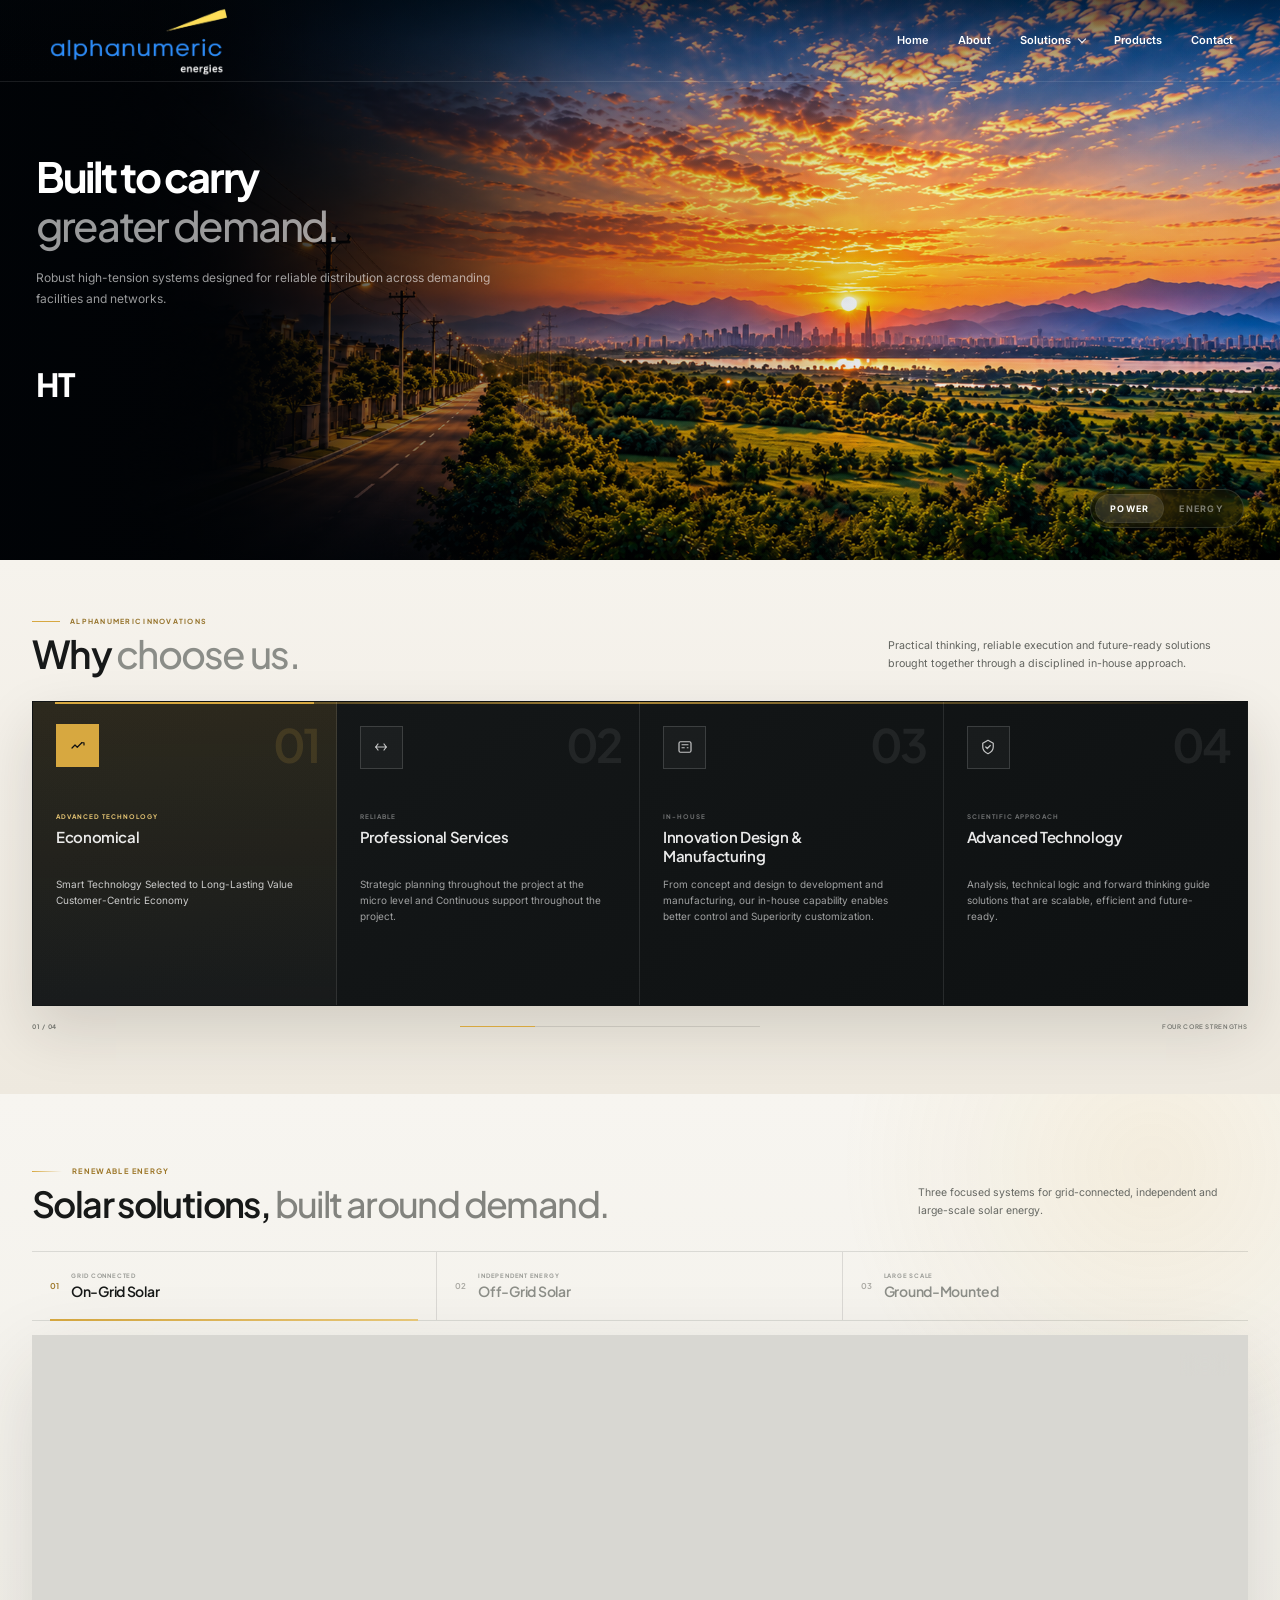
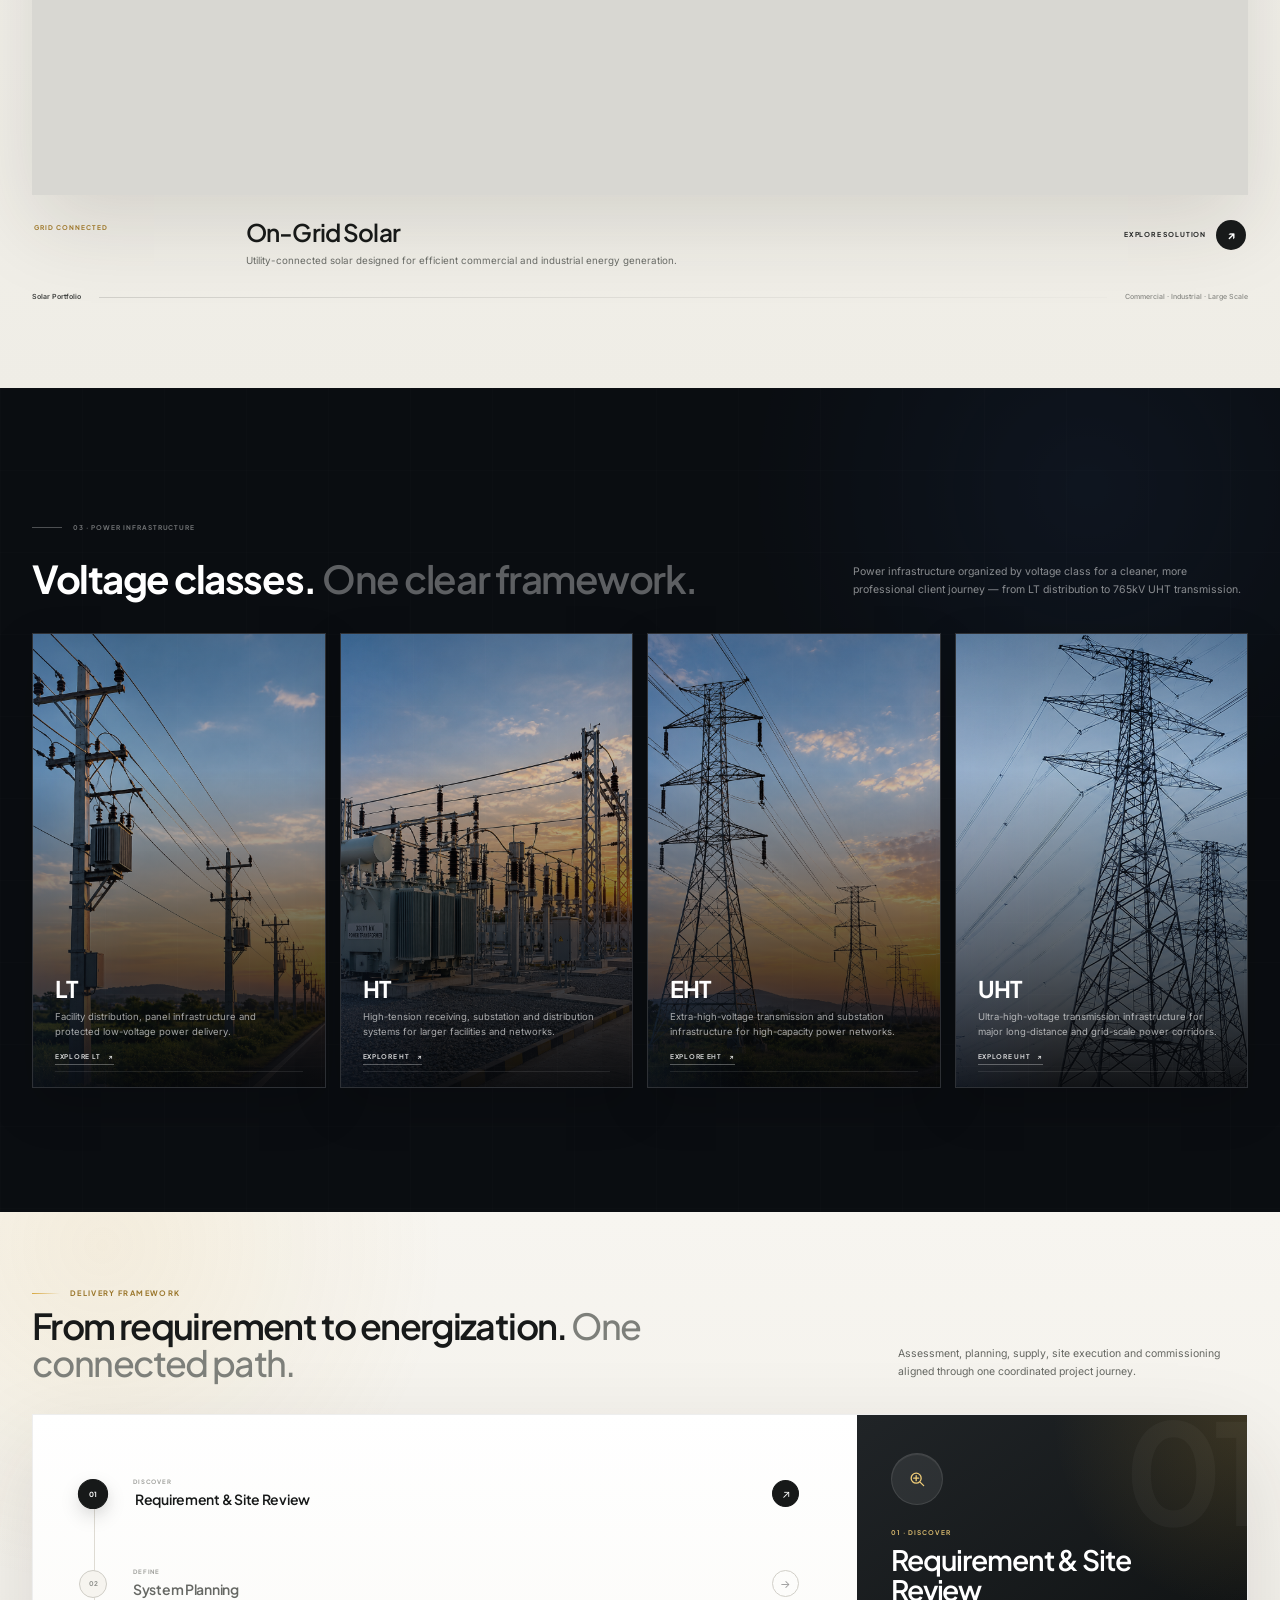
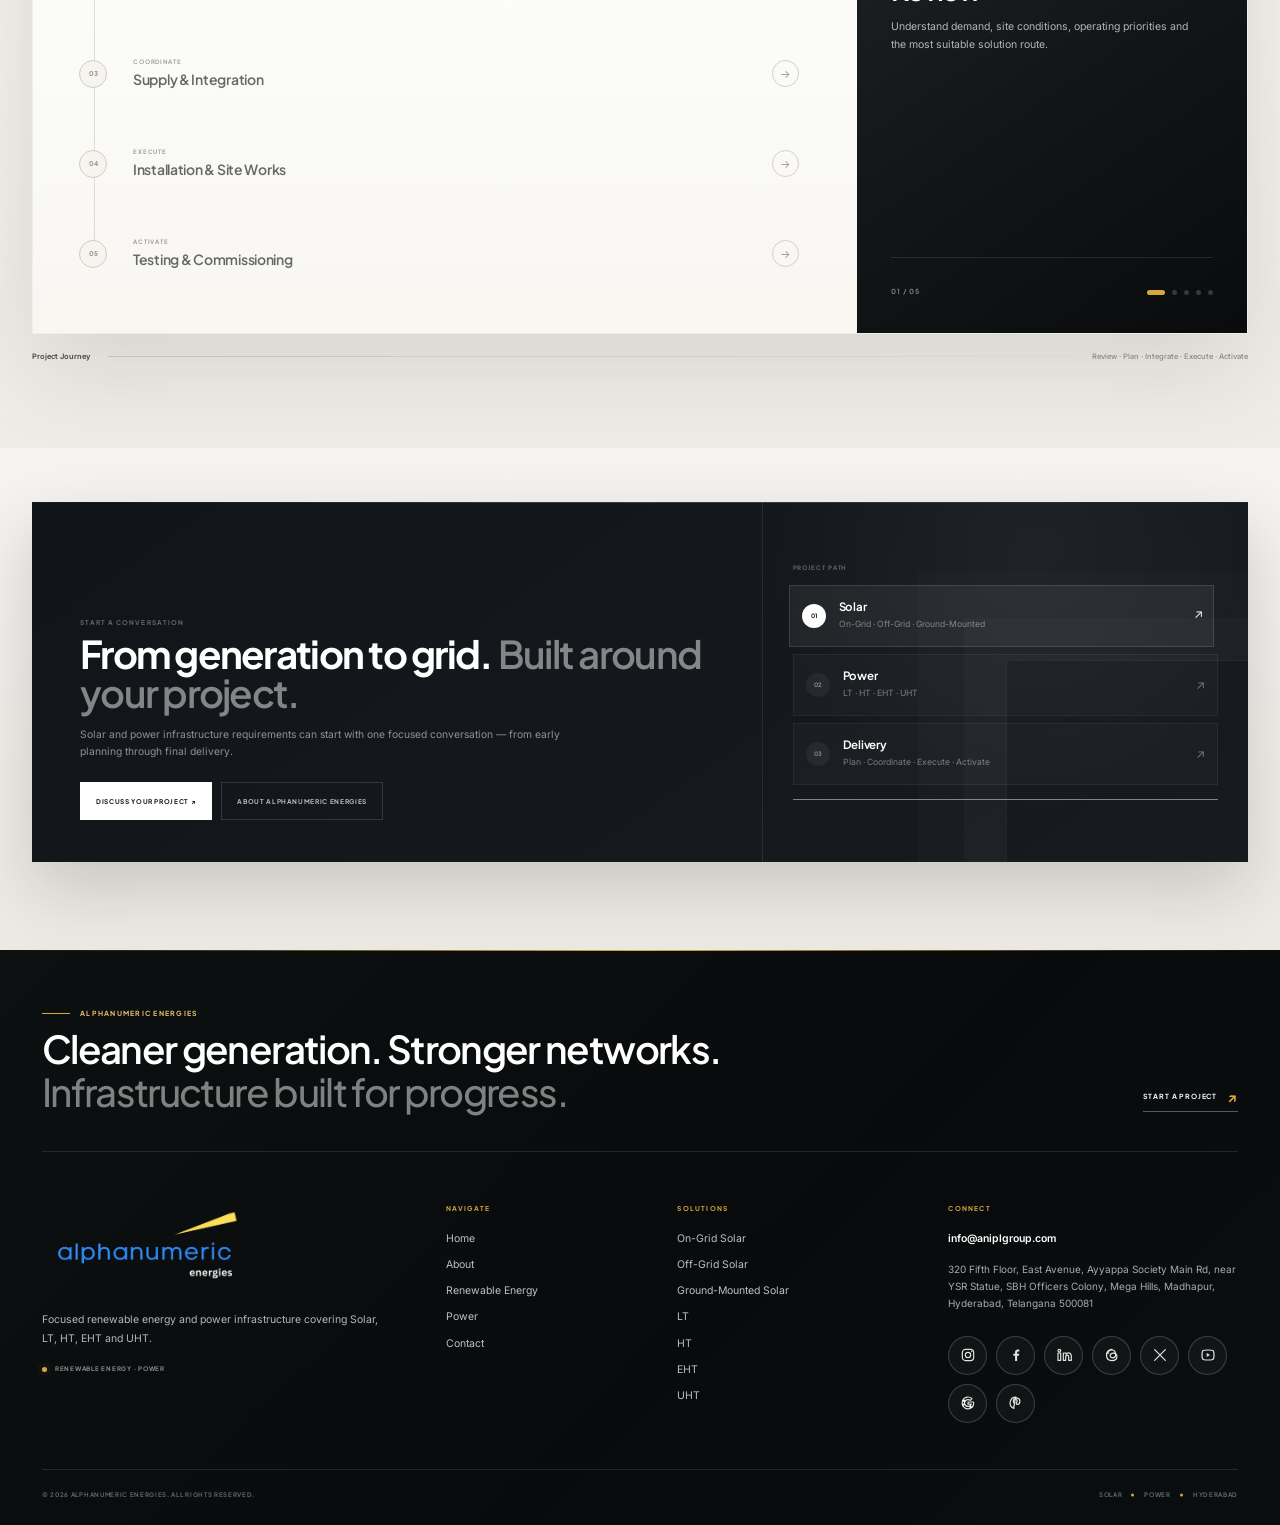
==== commit 33d189f2: "s" ====
--- a/index.html
+++ b/index.html
@@ -3279,7 +3279,7 @@
 
         <img
             class="power-off"
-            src="assets/images/banners/power_off.png"
+            src="assets/images/power_ban_off.png"
             alt="Power landscape"
         >
 
@@ -3288,7 +3288,7 @@
 
         <img
             class="power-on"
-            src="assets/images/banners/power_on.png"
+            src="assets/images/power_ban_light.png"
             alt="Power infrastructure"
         >
 
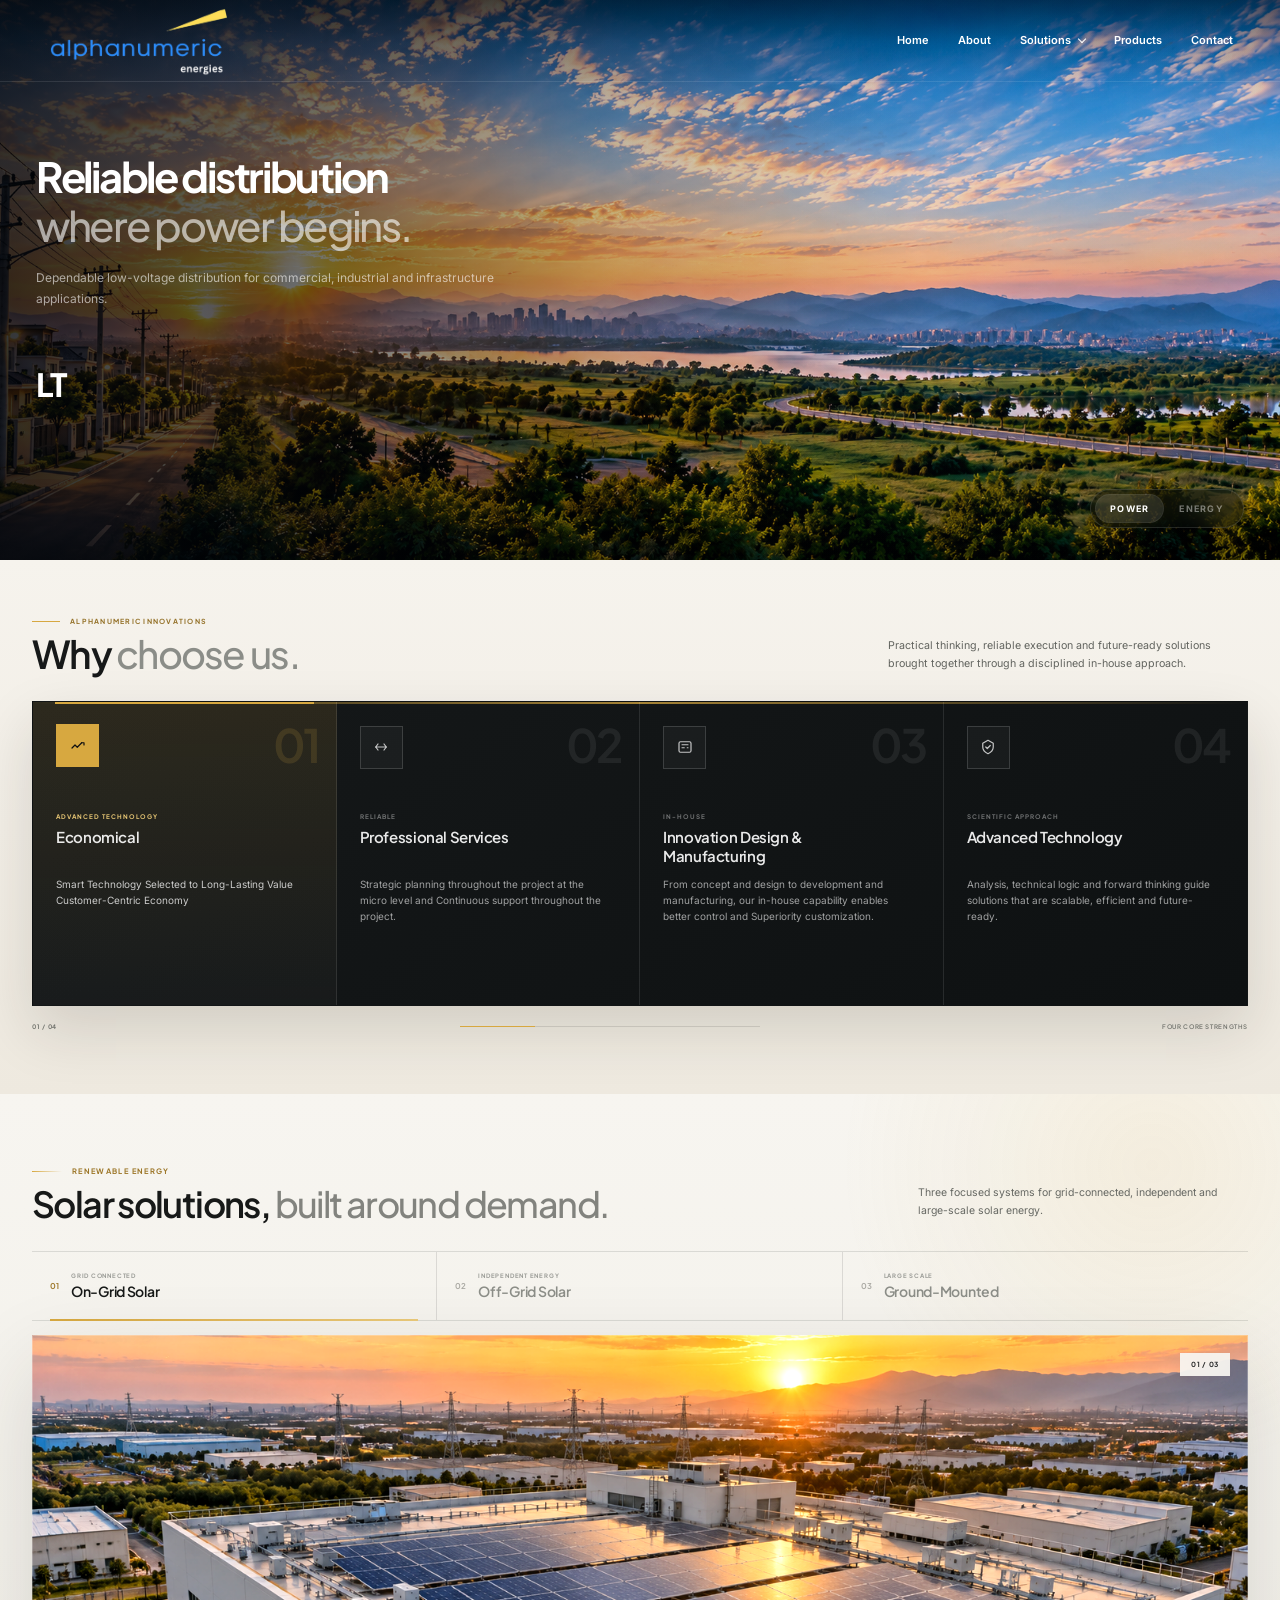
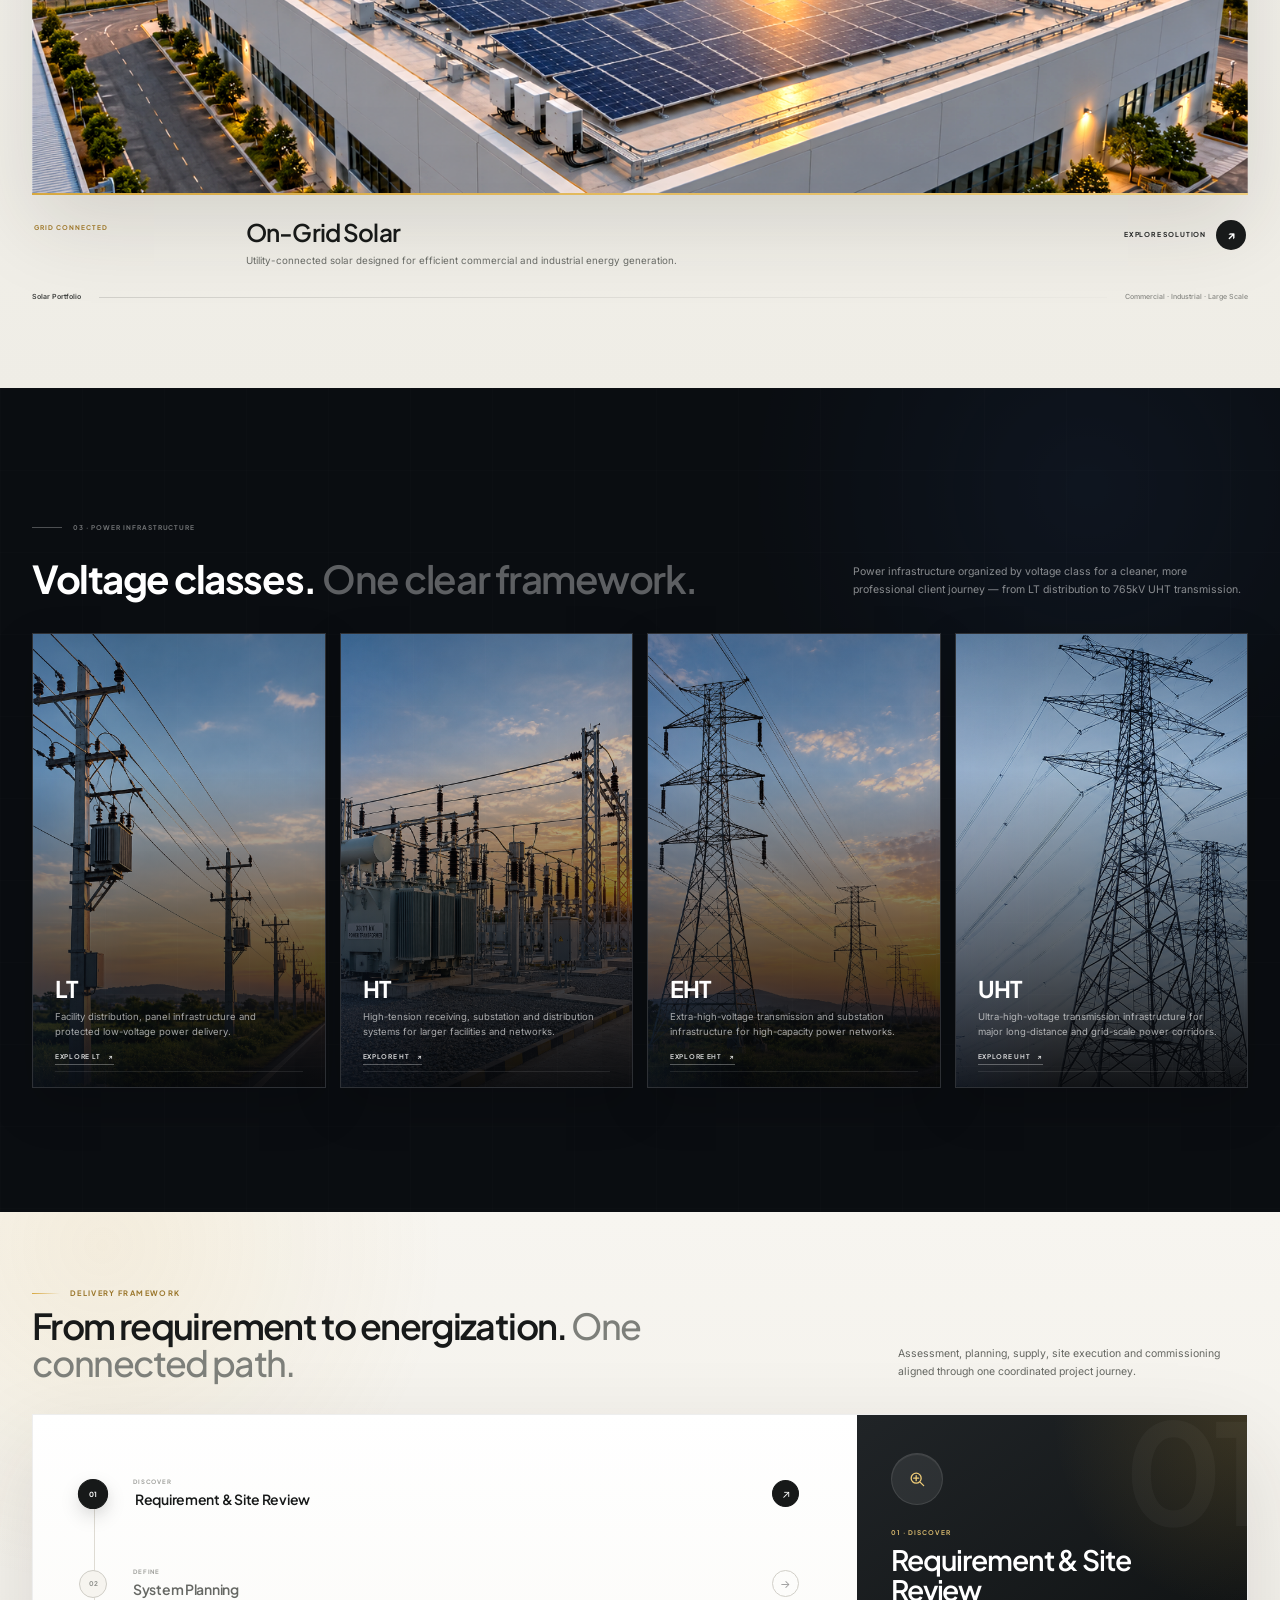
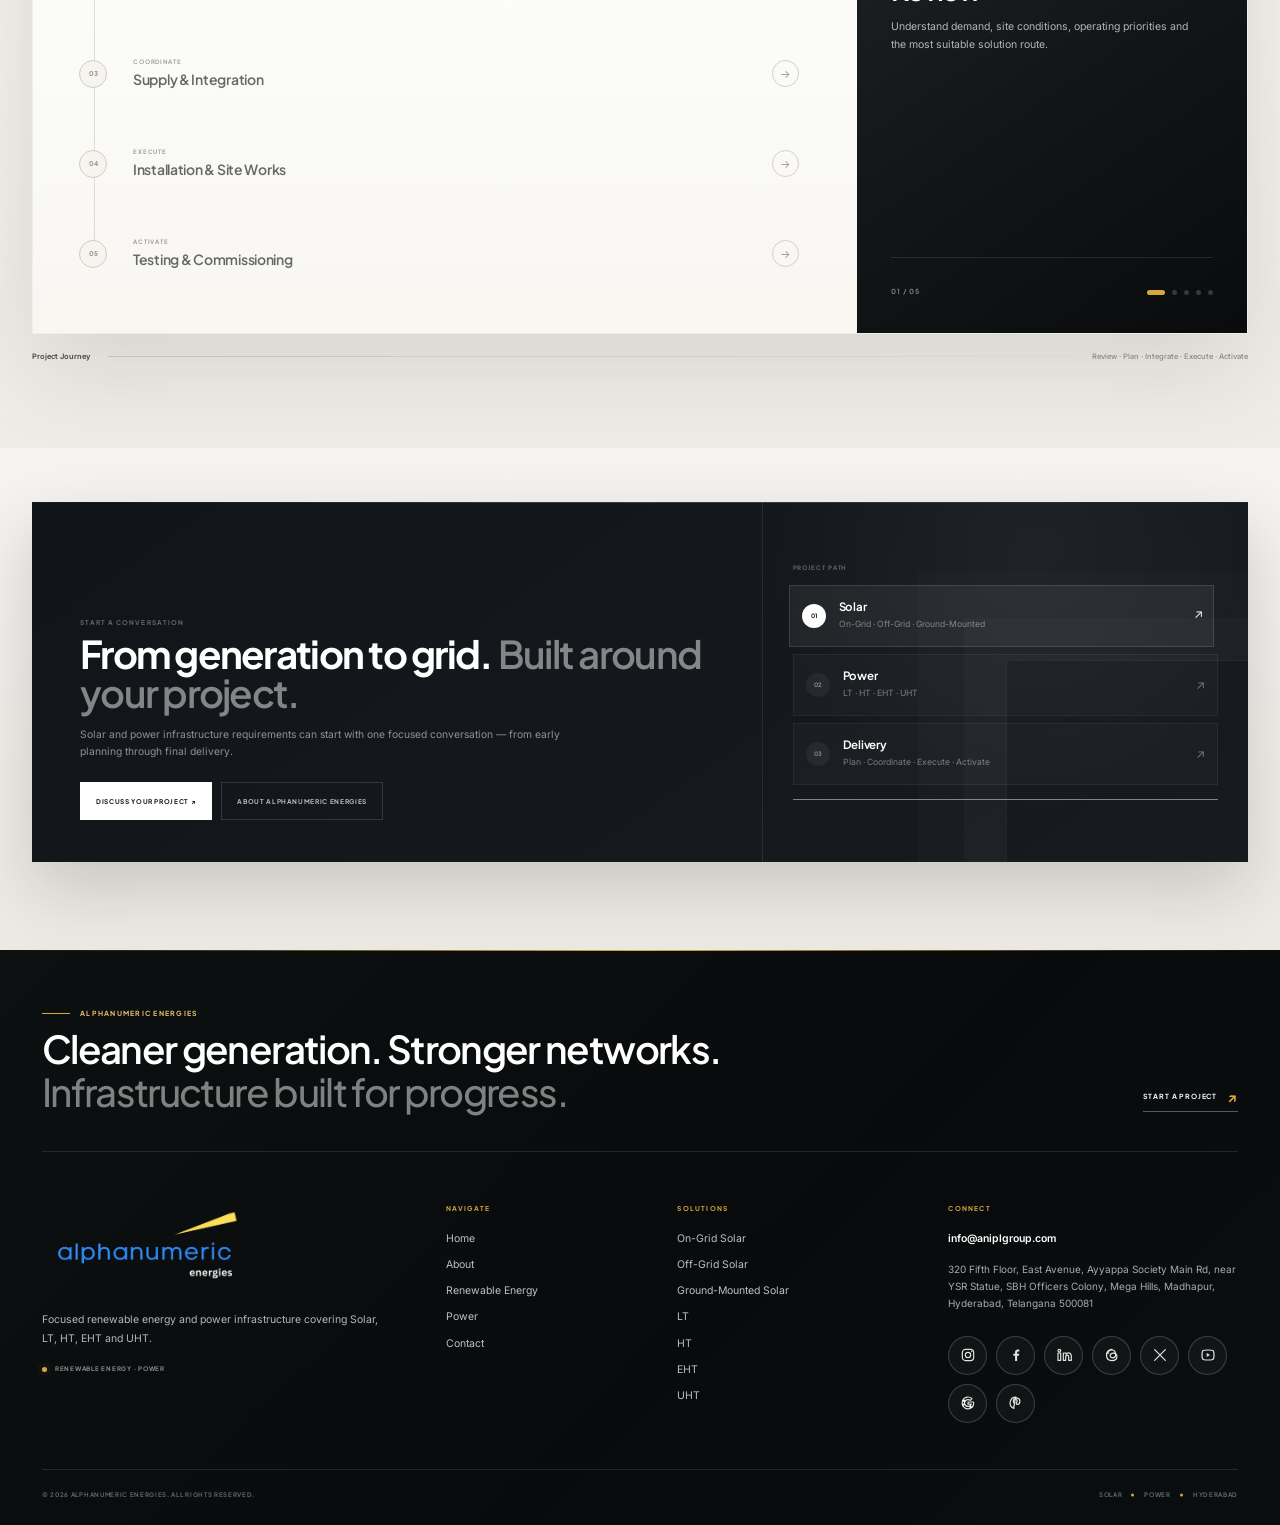
==== commit a6ffd0cc: "s" ====
--- a/index.html
+++ b/index.html
@@ -3279,7 +3279,7 @@
 
         <img
             class="power-off"
-            src="assets/images/power_ban_off.png"
+            src="assets/images/banners/power_off.png"
             alt="Power landscape"
         >
 
@@ -3288,7 +3288,7 @@
 
         <img
             class="power-on"
-            src="assets/images/power_ban_light.png"
+            src="assets/images/banners/power_on.png"
             alt="Power infrastructure"
         >
 
